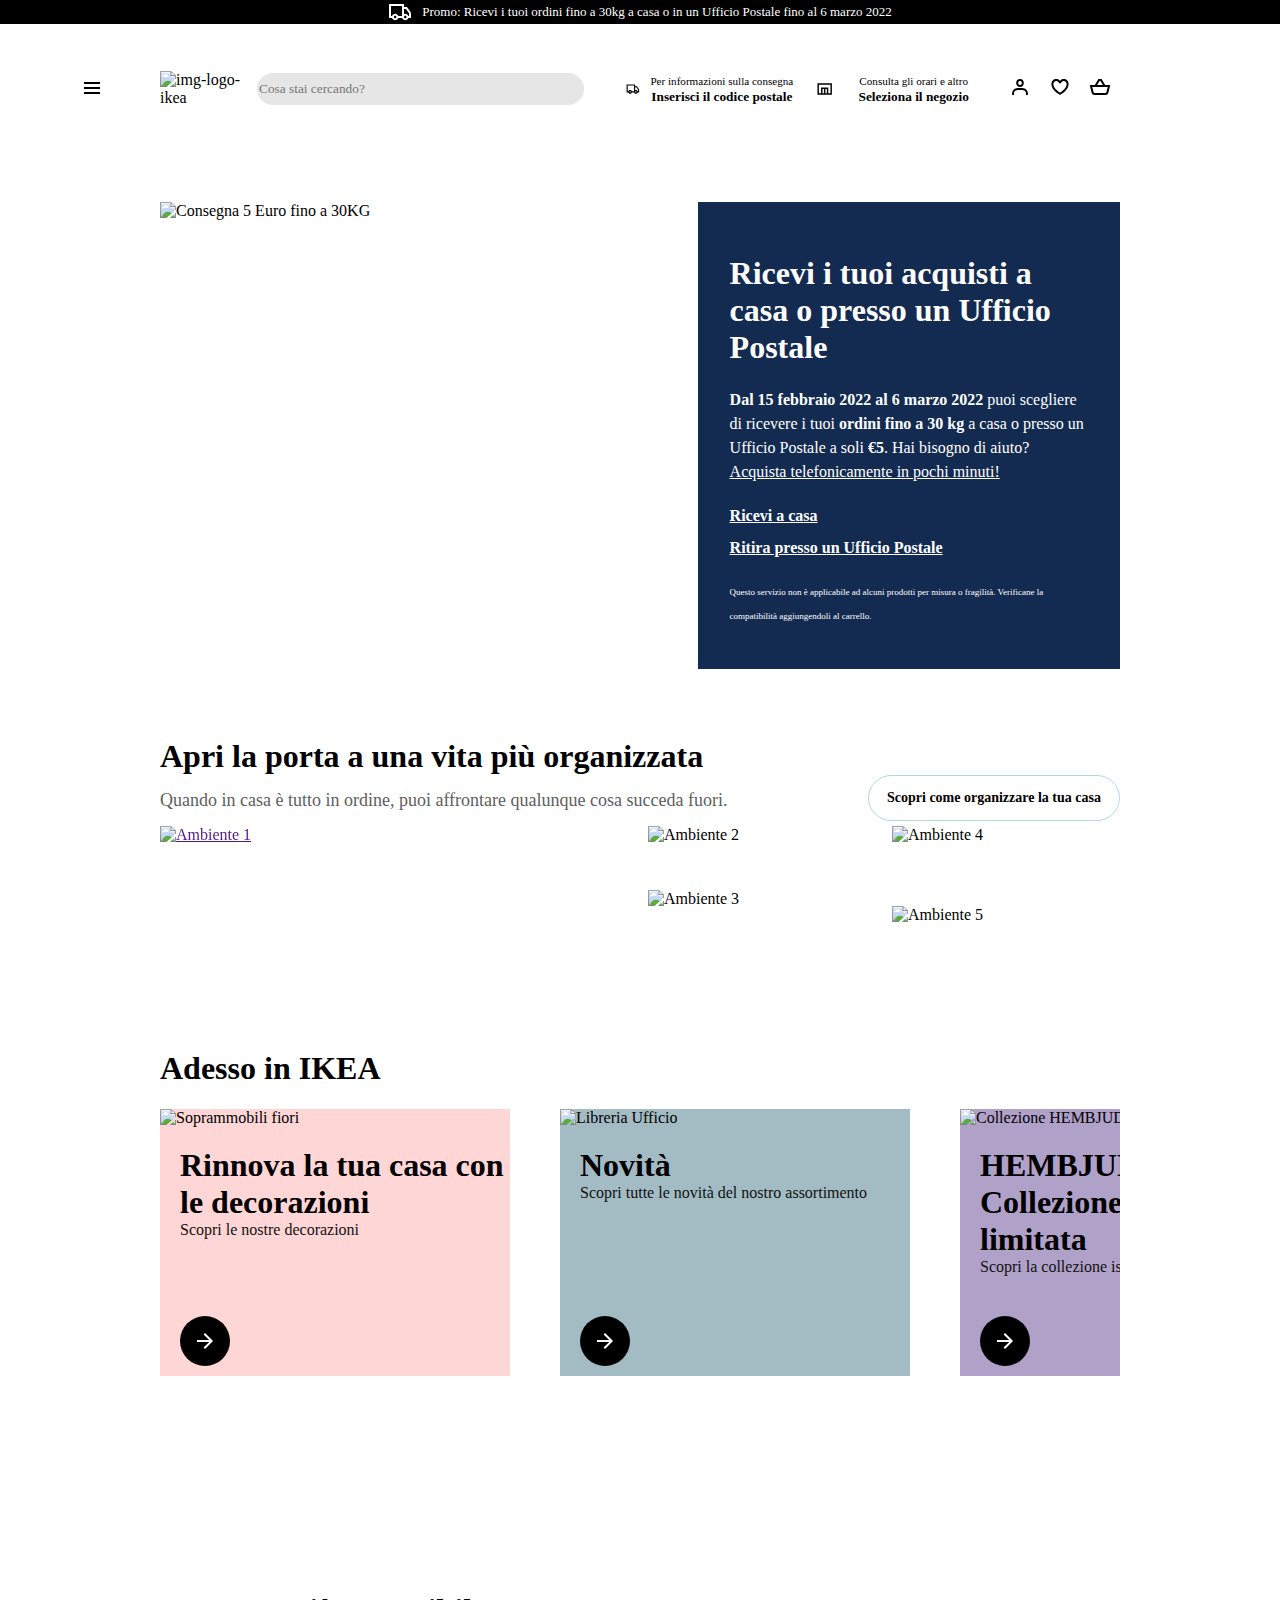
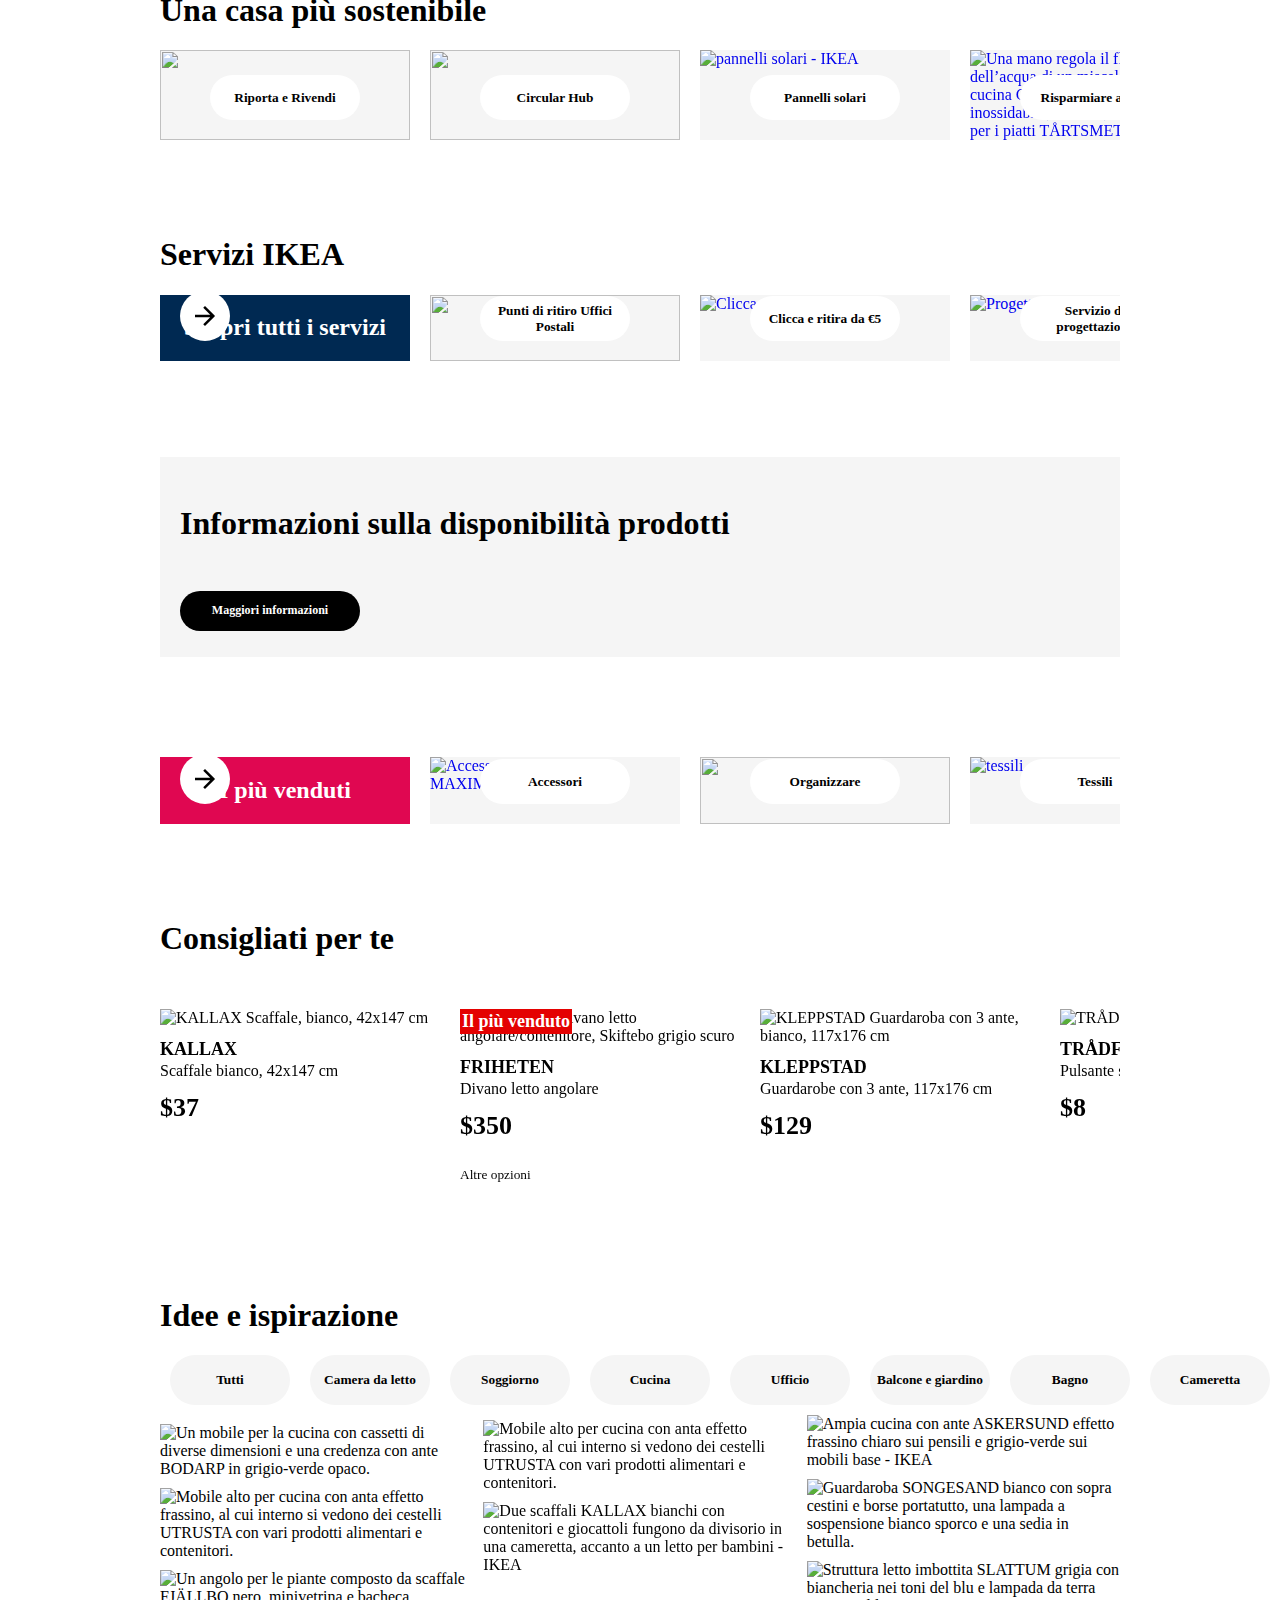
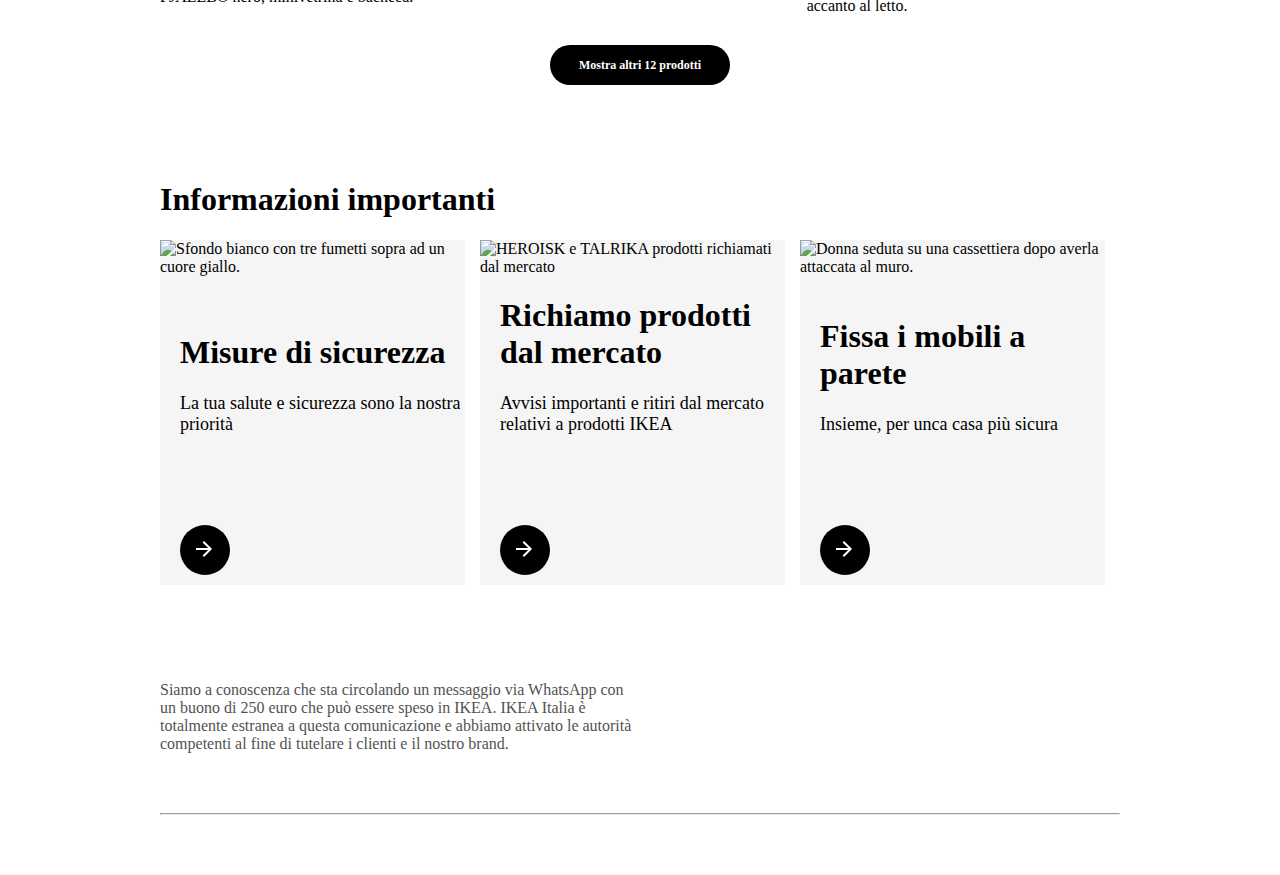
==== index.html @ b0e20c70 "Feat: Added font" ====
<!DOCTYPE html>
<html lang="it">
  <head>
    <meta charset="UTF-8" />
    <meta http-equiv="X-UA-Compatible" content="IE=edge" />
    <meta name="viewport" content="width=device-width, initial-scale=1.0" />
    <title>Mobili e Accessori per l'Arredamento della Casa - IKEA IT</title>

    <link
      rel="shortcut icon"
      href="https://www.ikea.com/it/it/static/favicon.838d8a3778e4d716eb72.ico"
    />
    <meta
      name="description"
      content="Tutto per l’arredamento della casa: divani, letti, lampade, mobili e accessori per bagno, camera da letto, cucine, soggiorni e camerette. Nei negozi e online su IKEA.it."
    />
    <meta
      property="og:image"
      content="https://www.ikea.com/images/ikea-italia-7651d2cd373a2871a552fe2ed7880472.png?f=xxxl"
    />

    <link rel="stylesheet" href="styles/common-elements.css" />
    <link rel="stylesheet" href="styles/style.css" />
  </head>
  <body>
    <header>
      <div id="promo">
        <svg
          width="24"
          height="24"
          viewBox="0 0 24 24"
          fill="white"
          xmlns="http://www.w3.org/2000/svg"
        >
          <path
            fill-rule="evenodd"
            clip-rule="evenodd"
            d="M1 4h15v3h3.0246l3.9793 5.6848V18h-2.6567c-.4218 1.3056-1.6473 2.25-3.0933 2.25-1.446 0-2.6715-.9444-3.0932-2.25h-3.9044c-.4217 1.3056-1.6472 2.25-3.0932 2.25S4.4916 19.3056 4.0698 18H1V4zm3.0698 12c.4218-1.3056 1.6473-2.25 3.0933-2.25 1.446 0 2.6715.9444 3.0932 2.25H14V6H3v10h1.0698zM16 14.0007a3.24 3.24 0 0 1 1.2539-.2507c1.446 0 2.6715.9444 3.0933 2.25h.6567v-2.6848L17.9833 9H16v5.0007zM7.163 15.75c-.6903 0-1.25.5596-1.25 1.25s.5597 1.25 1.25 1.25c.6904 0 1.25-.5596 1.25-1.25s-.5596-1.25-1.25-1.25zm10.0909 0c-.6904 0-1.25.5596-1.25 1.25s.5596 1.25 1.25 1.25 1.25-.5596 1.25-1.25-.5596-1.25-1.25-1.25z"
          ></path>
        </svg>

        <a href="#">
          Promo: Ricevi i tuoi ordini fino a 30kg a casa o in un Ufficio Postale
          fino al 6 marzo 2022</a
        >
      </div>
      <aside>
        <div class="header-hamburger">
          <svg
            focusable="false"
            width="24"
            height="24"
            viewBox="0 0 24 24"
            fill="black"
            xmlns="http://www.w3.org/2000/svg"
          >
            <path
              fill-rule="evenodd"
              clip-rule="evenodd"
              d="M20 8H4V6h16v2zm0 5H4v-2h16v2zm0 5H4v-2h16v2z"
            ></path>
          </svg>
        </div>
      </aside>

      <nav>
        <div class="header-container">
          <div class="header">
            <div id="logo-container">
              <div class="header-logo">
                <img
                  src="https://www.ikea.com/it/it/static/ikea-logo.f7d9229f806b59ec64cb.svg"
                  alt="img-logo-ikea"
                  type="image/svg"
                />
              </div>
              <div class="header-search-bar">
                <form action="">
                  <input type="text" placeholder="Cosa stai cercando?" />
                </form>
              </div>
            </div>

            <div class="header-link">
              <ul>
                <li>
                  <button>
                    <svg
                      focusable="false"
                      width="24"
                      height="24"
                      viewBox="0 0 24 24"
                      fill="black"
                      xmlns="http://www.w3.org/2000/svg"
                    >
                      <path
                        fill-rule="evenodd"
                        clip-rule="evenodd"
                        d="M1 4h15v3h3.0246l3.9793 5.6848V18h-2.6567c-.4218 1.3056-1.6473 2.25-3.0933 2.25-1.446 0-2.6715-.9444-3.0932-2.25h-3.9044c-.4217 1.3056-1.6472 2.25-3.0932 2.25S4.4916 19.3056 4.0698 18H1V4zm3.0698 12c.4218-1.3056 1.6473-2.25 3.0933-2.25 1.446 0 2.6715.9444 3.0932 2.25H14V6H3v10h1.0698zM16 14.0007a3.24 3.24 0 0 1 1.2539-.2507c1.446 0 2.6715.9444 3.0933 2.25h.6567v-2.6848L17.9833 9H16v5.0007zM7.163 15.75c-.6903 0-1.25.5596-1.25 1.25s.5597 1.25 1.25 1.25c.6904 0 1.25-.5596 1.25-1.25s-.5596-1.25-1.25-1.25zm10.0909 0c-.6904 0-1.25.5596-1.25 1.25s.5596 1.25 1.25 1.25 1.25-.5596 1.25-1.25-.5596-1.25-1.25-1.25z"
                      ></path>
                    </svg>
                    <div class="text-information">
                      <small>Per informazioni sulla consegna</small>
                      <strong>Inserisci il codice postale</strong>
                    </div>
                  </button>
                </li>
                <li>
                  <button>
                    <svg
                      focusable="false"
                      width="24"
                      height="24"
                      viewBox="0 0 24 24"
                      fill="black"
                      xmlns="http://www.w3.org/2000/svg"
                    >
                      <path
                        fill-rule="evenodd"
                        clip-rule="evenodd"
                        d="M22 20V4H2v16h20zM20 6H4v12h3v-8h10v8h3V6zm-9 6H9v6h2v-6zm2 6h2v-6h-2v6z"
                      ></path>
                    </svg>
                    <div class="text-information">
                      <small>Consulta gli orari e altro</small>
                      <strong>Seleziona il negozio</strong>
                    </div>
                  </button>
                </li>
                <li class="header-profile-link">
                  <a
                    href="https://www.ikea.com/it/it/profile/login/"
                    aria-label="Il mio profilo"
                    rel="nofollow"
                    data-tracking-label="profile"
                    data-profile-link=""
                  >
                    <span>
                      <svg
                        focusable="false"
                        width="24"
                        height="24"
                        viewBox="0 0 24 24"
                        fill="black"
                        xmlns="http://www.w3.org/2000/svg"
                      >
                        <path
                          fill-rule="evenodd"
                          clip-rule="evenodd"
                          d="M10.6724 6.4678c.2734-.2812.6804-.4707 1.3493-.4707.3971 0 .705.0838.9529.2225.241.1348.4379.3311.5934.6193l.0033.006c.1394.2541.237.6185.237 1.1403 0 .7856-.2046 1.2451-.4796 1.5278l-.0048.005c-.2759.2876-.679.4764-1.334.4764-.3857 0-.6962-.082-.956-.2241-.2388-.1344-.4342-.3293-.5888-.6147-.1454-.275-.2419-.652-.2419-1.1704 0-.7902.2035-1.2442.4692-1.5174zm1.3493-2.4717c-1.0834 0-2.054.3262-2.7838 1.0766-.7376.7583-1.0358 1.781-1.0358 2.9125 0 .7656.1431 1.483.4773 2.112l.0031.0058c.3249.602.785 1.084 1.3777 1.4154l.0062.0035c.5874.323 1.2368.4736 1.9235.4736 1.0818 0 2.0484-.3333 2.7755-1.0896.7406-.7627 1.044-1.786 1.044-2.9207 0-.7629-.1421-1.4784-.482-2.0996-.3247-.6006-.7844-1.0815-1.376-1.4125-.5858-.3276-1.2388-.477-1.9297-.477zM6.4691 16.8582c.2983-.5803.7228-1.0273 1.29-1.3572.5582-.3191 1.2834-.5049 2.2209-.5049h4.04c.9375 0 1.6626.1858 2.2209.5049.5672.3299.9917.7769 1.29 1.3572.3031.5896.4691 1.2936.4691 2.1379v1h2v-1c0-1.1122-.2205-2.1384-.6904-3.0523a5.3218 5.3218 0 0 0-2.0722-2.1769c-.9279-.5315-2.0157-.7708-3.2174-.7708H9.98c-1.1145 0-2.2483.212-3.2225.7737-.8982.5215-1.5928 1.2515-2.0671 2.174C4.2205 16.8577 4 17.8839 4 18.9961v1h2v-1c0-.8443.166-1.5483.4691-2.1379z"
                        ></path>
                      </svg>
                    </span>
                  </a>
                </li>
                <li class="header-wish-list">
                  <a
                    href="https://www.ikea.com/it/it/favourites/"
                    aria-label="Lista dei desideri"
                    rel="nofollow"
                    data-tracking-label="shopping-list"
                  >
                    <span>
                      <svg
                        focusable="false"
                        width="24"
                        height="24"
                        viewBox="0 0 24 24"
                        fill="black"
                        xmlns="http://www.w3.org/2000/svg"
                      >
                        <path
                          fill-rule="evenodd"
                          clip-rule="evenodd"
                          d="M12.336 5.52055C14.2336 3.62376 17.3096 3.62401 19.2069 5.52129C20.2067 6.52115 20.6796 7.85005 20.6259 9.15761C20.6151 12.2138 18.4184 14.8654 16.4892 16.6366C15.4926 17.5517 14.5004 18.2923 13.7593 18.8036C13.3879 19.0598 13.0771 19.2601 12.8574 19.3973C12.7475 19.466 12.6601 19.519 12.5992 19.5555C12.5687 19.5737 12.5448 19.5879 12.5279 19.5978L12.5079 19.6094L12.502 19.6129L12.5001 19.614C12.5001 19.614 12.4989 19.6147 11.9999 18.748C11.501 19.6147 11.5005 19.6144 11.5005 19.6144L11.4979 19.6129L11.4919 19.6094L11.472 19.5978C11.4551 19.5879 11.4312 19.5737 11.4007 19.5555C11.3397 19.519 11.2524 19.466 11.1425 19.3973C10.9227 19.2601 10.612 19.0598 10.2405 18.8036C9.49947 18.2923 8.50726 17.5517 7.51063 16.6366C5.58146 14.8654 3.38477 12.2139 3.37399 9.15765C3.32024 7.85008 3.79314 6.52117 4.79301 5.52129C6.69054 3.62376 9.76704 3.62376 11.6646 5.52129L11.9993 5.856L12.3353 5.52129L12.336 5.52055ZM11.9999 18.748L11.5005 19.6144L11.9999 19.9019L12.4989 19.6147L11.9999 18.748ZM11.9999 17.573C12.1727 17.462 12.384 17.3226 12.6236 17.1573C13.3125 16.6821 14.2267 15.9988 15.1366 15.1634C17.0157 13.4381 18.6259 11.2919 18.6259 9.13506V9.11213L18.627 9.08922C18.6626 8.31221 18.3844 7.52727 17.7926 6.9355C16.6762 5.81903 14.866 5.81902 13.7495 6.9355L13.7481 6.93689L11.9965 8.68166L10.2504 6.9355C9.13387 5.81903 7.3237 5.81903 6.20722 6.9355C5.61546 7.52727 5.33724 8.31221 5.3729 9.08922L5.37395 9.11213V9.13507C5.37395 11.2919 6.98418 13.4381 8.86325 15.1634C9.77312 15.9988 10.6874 16.6821 11.3762 17.1573C11.6159 17.3226 11.8271 17.462 11.9999 17.573Z"
                        ></path>
                      </svg>
                    </span>
                  </a>
                </li>
                <li class="header-cart">
                  <a
                    href="https://www.ikea.com/it/it/shoppingcart/"
                    aria-label="Carrello"
                    rel="nofollow"
                    data-tracking-label="shopping-bag"
                  >
                    <span>
                      <svg
                        focusable="false"
                        width="24"
                        height="24"
                        viewBox="0 0 24 24"
                        fill="black"
                        xmlns="http://www.w3.org/2000/svg"
                      >
                        <path
                          fill-rule="evenodd"
                          clip-rule="evenodd"
                          d="M10.9994 4h-.5621l-.2922.4802-3.357 5.517h-5.069l.3107 1.2425 1.6212 6.4851c.334 1.3355 1.5339 2.2724 2.9105 2.2724h10.8769c1.3766 0 2.5765-.9369 2.9104-2.2724l1.6213-6.4851.3106-1.2425h-5.0695l-3.3574-5.517L13.5618 4h-2.5624zm3.8707 5.9972L12.4376 6h-.8761L9.1292 9.9972h5.7409zm-9.2787 7.2425-1.3106-5.2425h15.4384l-1.3106 5.2425a1 1 0 0 1-.9701.7575H6.5615a1 1 0 0 1-.97-.7575z"
                        ></path>
                      </svg>
                    </span>
                  </a>
                </li>
              </ul>
            </div>
          </div>
        </div>
      </nav>
    </header>

    <main>
      <article id="delivery-offer">
        <picture>
          <source media="(min-width:900px)" srcset="assets/consegnaw900.jpg" />
          <img
            src="assets/consegnaw600.webp"
            alt="Consegna 5 Euro fino a 30KG"
          />
        </picture>

        <div id="delivery-description">
          <h1>Ricevi i tuoi acquisti a casa o presso un Ufficio Postale</h1>
          <p>
            <strong>Dal 15 febbraio 2022 al 6 marzo 2022</strong> puoi scegliere
            di ricevere i tuoi <strong>ordini fino a 30 kg</strong> a casa o
            presso un Ufficio Postale a soli <strong>€5</strong>. Hai bisogno di
            aiuto? <a href="#">Acquista telefonicamente in pochi minuti!</a>
          </p>
          <p id="delivery-option">
            <a href="#">Ricevi a casa</a>
            <a href="#">Ritira presso un Ufficio Postale</a>
          </p>

          <p id="disclaimer">
            Questo servizio non è applicabile ad alcuni prodotti per misura o
            fragilità. Verificane la compatibilità aggiungendoli al carrello.
          </p>
        </div>
      </article>

      <section id="organized-life">
        <div class="sec-description">
          <h1>Apri la porta a una vita più organizzata</h1>
          <h2>
            Quando in casa è tutto in ordine, puoi affrontare qualunque cosa
            succeda fuori.
          </h2>

          <a class="sec-button" href="#">Scopri come organizzare la tua casa</a>
        </div>

        <div id="sec-img-container">
          <div id="image1">
            <a class="ambient-link" href="">
              <div class="article-in-img">
                <label>OOO</label>
                <p>Specchio Meraviglioso<small>2000$</small></p>
              </div>

              <img
                src="https://www.ikea.com/ext/ingkadam/m/347b64de7b1f6b25/original/PE859857.jpg?f=xl"
                alt="Ambiente 1"
              />
            </a>
          </div>

          <div id="bag">
            <img
              src="https://www.ikea.com/ext/ingkadam/m/75e385c8d86371a2/original/PH165675.jpg?f=xs"
              alt="Ambiente 2"
            />
          </div>

          <div id="shoes">
            <img
              src="https://www.ikea.com/ext/ingkadam/m/533128bd8d4374fa/original/PH166513-crop001.jpg?f=xs"
              alt="Ambiente 3"
            />
          </div>

          <div id="bookshelf">
            <img
              src="https://www.ikea.com/ext/ingkadam/m/42fb8b05fd3d83f6/original/PH164944-crop002.jpg?f=xs"
              alt="Ambiente 4"
            />
          </div>

          <div id="clothes">
            <img
              src="https://www.ikea.com/ext/ingkadam/m/4d59659dfe37d8e1/original/PH178728-crop001.jpg?f=xs"
              alt="Ambiente 5"
            />
          </div>
        </div>
      </section>

      <section id="now-ikea">
        <h1>Adesso in IKEA</h1>

        <!--<div class="svg-container"> Don't work
                <svg focusable="false" viewBox="0 0 24 24" class="pub__svg-icon pub__btn__icon" aria-hidden="true">
                    <path fill-rule="evenodd" d="m7 12.0009 8.0012-8.0007 1.4142 1.4142-6.587 6.5866 6.5859 6.5868L15 20.002l-8-8.0011z" clipRule="evenodd"></path>
                </svg>
            </div> !-->
        <div class="overflow-container">
          <div id="container-sec2">
            <a href="">
              <div class="now-container decoration">
                <img
                  src="https://www.ikea.com/ext/ingkadam/m/1fff1b5dc9c2d65f/original/PH182960.jpg?f=m"
                  alt="Soprammobili fiori"
                />
                <h1>Rinnova la tua casa con le decorazioni</h1>
                <h2>Scopri le nostre decorazioni</h2>
                <a class="arrow-btn-sec2" href="#">
                  <svg fill="white" viewbox="0 0 24 24">
                    <path
                      fill-rule="evenodd"
                      clip-rule="evenodd"
                      d="M19.2937 12.7074L20.0008 12.0003L19.2938 11.2932L12.0008 3.99927L10.5865 5.41339L16.1727 11.0003H4V13.0003H16.1723L10.5855 18.5868L11.9996 20.0011L19.2937 12.7074Z"
                    ></path>
                  </svg>
                </a>
              </div>
            </a>

            <a href="">
              <div class="now-container new-offers">
                <img
                  src="https://www.ikea.com/images/04/02/040205f86c50691c4ad8ca624e4a8182.jpg?f=m"
                  alt="Libreria Ufficio"
                />
                <h1>Novità</h1>
                <h2>Scopri tutte le novità del nostro assortimento</h2>
                <a class="arrow-btn-sec2" href="#">
                  <svg fill="white" viewbox="0 0 24 24">
                    <path
                      fill-rule="evenodd"
                      clip-rule="evenodd"
                      d="M19.2937 12.7074L20.0008 12.0003L19.2938 11.2932L12.0008 3.99927L10.5865 5.41339L16.1727 11.0003H4V13.0003H16.1723L10.5855 18.5868L11.9996 20.0011L19.2937 12.7074Z"
                    ></path>
                  </svg>
                </a>
              </div>
            </a>

            <a href="">
              <div class="now-container hembjuden">
                <img
                  src="https://www.ikea.com/images/ba/c2/bac2cc4f3e9ea359a11d4b5cebbde7b4.jpg?f=m"
                  alt="Collezione HEMBJUDEN a tavola"
                />
                <h1>HEMBJUDEN Collezione in edizione limitata</h1>
                <h2>Scopri la collezione ispirata al Marocco</h2>
                <a class="arrow-btn-sec2" href="#">
                  <svg fill="white" viewbox="0 0 24 24">
                    <path
                      fill-rule="evenodd"
                      clip-rule="evenodd"
                      d="M19.2937 12.7074L20.0008 12.0003L19.2938 11.2932L12.0008 3.99927L10.5865 5.41339L16.1727 11.0003H4V13.0003H16.1723L10.5855 18.5868L11.9996 20.0011L19.2937 12.7074Z"
                    ></path>
                  </svg>
                </a>
              </div>
            </a>

            <a href="">
              <div class="now-container low-price">
                <img
                  src="https://www.ikea.com/images/df/24/df24cf83d5918042b129f6ab48d5f582.jpg?f=m"
                  alt="Porta pantofole"
                />
                <h1>Il nostro prezzo più basso</h1>
                <h2>
                  Quando progettiamo un prodotto, pensiamo prima di tutto al
                  prezzo
                </h2>
                <a class="arrow-btn-sec2" href="#">
                  <svg fill="white" viewbox="0 0 24 24">
                    <path
                      fill-rule="evenodd"
                      clip-rule="evenodd"
                      d="M19.2937 12.7074L20.0008 12.0003L19.2938 11.2932L12.0008 3.99927L10.5865 5.41339L16.1727 11.0003H4V13.0003H16.1723L10.5855 18.5868L11.9996 20.0011L19.2937 12.7074Z"
                    ></path>
                  </svg>
                </a>
              </div>
            </a>
          </div>
        </div>
      </section>

      <section class="sec-3-4">
        <h1>Una casa più sostenibile</h1>
        <div class="overflow-container">
          <div class="container-scroll-little">
            <a href="#">
              <div class="element-scroll">
                <img
                  class="pub__image"
                  src="https://www.ikea.com/images/b9/15/b915aaec84d2414ee973da072a0e9939.jpg?f=s"
                  srcset="
                    https://www.ikea.com/images/b9/15/b915aaec84d2414ee973da072a0e9939.jpg?f=sg   1600w,
                    https://www.ikea.com/images/b9/15/b915aaec84d2414ee973da072a0e9939.jpg?f=xxxl 1400w,
                    https://www.ikea.com/images/b9/15/b915aaec84d2414ee973da072a0e9939.jpg?f=xxl   950w,
                    https://www.ikea.com/images/b9/15/b915aaec84d2414ee973da072a0e9939.jpg?f=xl    800w,
                    https://www.ikea.com/images/b9/15/b915aaec84d2414ee973da072a0e9939.jpg?f=l     750w,
                    https://www.ikea.com/images/b9/15/b915aaec84d2414ee973da072a0e9939.jpg?f=m     600w,
                    https://www.ikea.com/images/b9/15/b915aaec84d2414ee973da072a0e9939.jpg?f=s     500w,
                    https://www.ikea.com/images/b9/15/b915aaec84d2414ee973da072a0e9939.jpg?f=xs    400w,
                    https://www.ikea.com/images/b9/15/b915aaec84d2414ee973da072a0e9939.jpg?f=xxs   300w,
                    https://www.ikea.com/images/b9/15/b915aaec84d2414ee973da072a0e9939.jpg?f=xxxs  240w
                  "
                />
                <button>Riporta e Rivendi</button>
              </div>
            </a>

            <a href="#">
              <div class="element-scroll">
                <img
                  class="pub__image"
                  src="https://www.ikea.com/images/e4/0d/e40d962f7a94816e925af763c08b821b.jpg?f=s"
                  srcset="
                    https://www.ikea.com/images/e4/0d/e40d962f7a94816e925af763c08b821b.jpg?f=sg   1600w,
                    https://www.ikea.com/images/e4/0d/e40d962f7a94816e925af763c08b821b.jpg?f=xxxl 1400w,
                    https://www.ikea.com/images/e4/0d/e40d962f7a94816e925af763c08b821b.jpg?f=xxl   950w,
                    https://www.ikea.com/images/e4/0d/e40d962f7a94816e925af763c08b821b.jpg?f=xl    800w,
                    https://www.ikea.com/images/e4/0d/e40d962f7a94816e925af763c08b821b.jpg?f=l     750w,
                    https://www.ikea.com/images/e4/0d/e40d962f7a94816e925af763c08b821b.jpg?f=m     600w,
                    https://www.ikea.com/images/e4/0d/e40d962f7a94816e925af763c08b821b.jpg?f=s     500w,
                    https://www.ikea.com/images/e4/0d/e40d962f7a94816e925af763c08b821b.jpg?f=xs    400w,
                    https://www.ikea.com/images/e4/0d/e40d962f7a94816e925af763c08b821b.jpg?f=xxs   300w,
                    https://www.ikea.com/images/e4/0d/e40d962f7a94816e925af763c08b821b.jpg?f=xxxs  240w
                  "
                />
                <button>Circular Hub</button>
              </div>
            </a>

            <a href="#">
              <div class="element-scroll">
                <img
                  class="pub__image"
                  alt="pannelli solari - IKEA"
                  src="https://www.ikea.com/images/pannelli-solari-ikea-46e9f3c6f34a4f7235b35ce65930d95d.jpg?f=s"
                  srcset="
                    https://www.ikea.com/images/pannelli-solari-ikea-46e9f3c6f34a4f7235b35ce65930d95d.jpg?f=sg   1600w,
                    https://www.ikea.com/images/pannelli-solari-ikea-46e9f3c6f34a4f7235b35ce65930d95d.jpg?f=xxxl 1400w,
                    https://www.ikea.com/images/pannelli-solari-ikea-46e9f3c6f34a4f7235b35ce65930d95d.jpg?f=xxl   950w,
                    https://www.ikea.com/images/pannelli-solari-ikea-46e9f3c6f34a4f7235b35ce65930d95d.jpg?f=xl    800w,
                    https://www.ikea.com/images/pannelli-solari-ikea-46e9f3c6f34a4f7235b35ce65930d95d.jpg?f=l     750w,
                    https://www.ikea.com/images/pannelli-solari-ikea-46e9f3c6f34a4f7235b35ce65930d95d.jpg?f=m     600w,
                    https://www.ikea.com/images/pannelli-solari-ikea-46e9f3c6f34a4f7235b35ce65930d95d.jpg?f=s     500w,
                    https://www.ikea.com/images/pannelli-solari-ikea-46e9f3c6f34a4f7235b35ce65930d95d.jpg?f=xs    400w,
                    https://www.ikea.com/images/pannelli-solari-ikea-46e9f3c6f34a4f7235b35ce65930d95d.jpg?f=xxs   300w,
                    https://www.ikea.com/images/pannelli-solari-ikea-46e9f3c6f34a4f7235b35ce65930d95d.jpg?f=xxxs  240w
                  "
                />
                <button>Pannelli solari</button>
              </div>
            </a>

            <a href="#">
              <div class="element-scroll">
                <img
                  class="pub__image"
                  alt="Una mano regola il flusso dell’acqua di un miscelatore per cucina GLYPEN in acciaio inossidabile; accanto, uno spazzolino per i piatti TÅRTSMET."
                  src="https://www.ikea.com/images/una-mano-regola-il-flusso-dellacqua-di-un-miscelatore-per-cu-14fbd77f6aa85fa6507304582a533201.jpg?f=s"
                  srcset="
                    https://www.ikea.com/images/una-mano-regola-il-flusso-dellacqua-di-un-miscelatore-per-cu-14fbd77f6aa85fa6507304582a533201.jpg?f=sg   1600w,
                    https://www.ikea.com/images/una-mano-regola-il-flusso-dellacqua-di-un-miscelatore-per-cu-14fbd77f6aa85fa6507304582a533201.jpg?f=xxxl 1400w,
                    https://www.ikea.com/images/una-mano-regola-il-flusso-dellacqua-di-un-miscelatore-per-cu-14fbd77f6aa85fa6507304582a533201.jpg?f=xxl   950w,
                    https://www.ikea.com/images/una-mano-regola-il-flusso-dellacqua-di-un-miscelatore-per-cu-14fbd77f6aa85fa6507304582a533201.jpg?f=xl    800w,
                    https://www.ikea.com/images/una-mano-regola-il-flusso-dellacqua-di-un-miscelatore-per-cu-14fbd77f6aa85fa6507304582a533201.jpg?f=l     750w,
                    https://www.ikea.com/images/una-mano-regola-il-flusso-dellacqua-di-un-miscelatore-per-cu-14fbd77f6aa85fa6507304582a533201.jpg?f=m     600w,
                    https://www.ikea.com/images/una-mano-regola-il-flusso-dellacqua-di-un-miscelatore-per-cu-14fbd77f6aa85fa6507304582a533201.jpg?f=s     500w,
                    https://www.ikea.com/images/una-mano-regola-il-flusso-dellacqua-di-un-miscelatore-per-cu-14fbd77f6aa85fa6507304582a533201.jpg?f=xs    400w,
                    https://www.ikea.com/images/una-mano-regola-il-flusso-dellacqua-di-un-miscelatore-per-cu-14fbd77f6aa85fa6507304582a533201.jpg?f=xxs   300w,
                    https://www.ikea.com/images/una-mano-regola-il-flusso-dellacqua-di-un-miscelatore-per-cu-14fbd77f6aa85fa6507304582a533201.jpg?f=xxxs  240w
                  "
                  sizes="272px"
                  loading="lazy"
                  aria-labelledby="55231583-09a1-11ec-8ab2-815971b9a6cd-button"
                />
                <button>Risparmiare acqua</button>
              </div>
            </a>

            <a href="#">
              <div class="element-scroll">
                <img
                  class="pub__image"
                  alt="Una mano preme l’interruttore di una lampada da tavolo bianca appoggiata su un tavolo azzurro."
                  src="https://www.ikea.com/images/una-mano-preme-linterruttore-di-una-lampada-da-tavolo-bianca-1d87e4faf7b3304a323d3cca2e9b3efa.jpg?f=s"
                  srcset="
                    https://www.ikea.com/images/una-mano-preme-linterruttore-di-una-lampada-da-tavolo-bianca-1d87e4faf7b3304a323d3cca2e9b3efa.jpg?f=sg   1600w,
                    https://www.ikea.com/images/una-mano-preme-linterruttore-di-una-lampada-da-tavolo-bianca-1d87e4faf7b3304a323d3cca2e9b3efa.jpg?f=xxxl 1400w,
                    https://www.ikea.com/images/una-mano-preme-linterruttore-di-una-lampada-da-tavolo-bianca-1d87e4faf7b3304a323d3cca2e9b3efa.jpg?f=xxl   950w,
                    https://www.ikea.com/images/una-mano-preme-linterruttore-di-una-lampada-da-tavolo-bianca-1d87e4faf7b3304a323d3cca2e9b3efa.jpg?f=xl    800w,
                    https://www.ikea.com/images/una-mano-preme-linterruttore-di-una-lampada-da-tavolo-bianca-1d87e4faf7b3304a323d3cca2e9b3efa.jpg?f=l     750w,
                    https://www.ikea.com/images/una-mano-preme-linterruttore-di-una-lampada-da-tavolo-bianca-1d87e4faf7b3304a323d3cca2e9b3efa.jpg?f=m     600w,
                    https://www.ikea.com/images/una-mano-preme-linterruttore-di-una-lampada-da-tavolo-bianca-1d87e4faf7b3304a323d3cca2e9b3efa.jpg?f=s     500w,
                    https://www.ikea.com/images/una-mano-preme-linterruttore-di-una-lampada-da-tavolo-bianca-1d87e4faf7b3304a323d3cca2e9b3efa.jpg?f=xs    400w,
                    https://www.ikea.com/images/una-mano-preme-linterruttore-di-una-lampada-da-tavolo-bianca-1d87e4faf7b3304a323d3cca2e9b3efa.jpg?f=xxs   300w,
                    https://www.ikea.com/images/una-mano-preme-linterruttore-di-una-lampada-da-tavolo-bianca-1d87e4faf7b3304a323d3cca2e9b3efa.jpg?f=xxxs  240w
                  "
                />
                <button>Risparmiare energia</button>
              </div>
            </a>

            <a href="#">
              <div class="element-scroll">
                <img
                  class="pub__image"
                  alt="Una donna dai capelli castani dorme su un cuscino ergonomico ROSENSKÄRM, sotto una coperta bianca. "
                  src="https://www.ikea.com/images/una-donna-dai-capelli-castani-dorme-su-un-cuscino-ergonomico-be88a09c0ab571313c4e885abf46f26e.jpg?f=s"
                  srcset="
                    https://www.ikea.com/images/una-donna-dai-capelli-castani-dorme-su-un-cuscino-ergonomico-be88a09c0ab571313c4e885abf46f26e.jpg?f=sg   1600w,
                    https://www.ikea.com/images/una-donna-dai-capelli-castani-dorme-su-un-cuscino-ergonomico-be88a09c0ab571313c4e885abf46f26e.jpg?f=xxxl 1400w,
                    https://www.ikea.com/images/una-donna-dai-capelli-castani-dorme-su-un-cuscino-ergonomico-be88a09c0ab571313c4e885abf46f26e.jpg?f=xxl   950w,
                    https://www.ikea.com/images/una-donna-dai-capelli-castani-dorme-su-un-cuscino-ergonomico-be88a09c0ab571313c4e885abf46f26e.jpg?f=xl    800w,
                    https://www.ikea.com/images/una-donna-dai-capelli-castani-dorme-su-un-cuscino-ergonomico-be88a09c0ab571313c4e885abf46f26e.jpg?f=l     750w,
                    https://www.ikea.com/images/una-donna-dai-capelli-castani-dorme-su-un-cuscino-ergonomico-be88a09c0ab571313c4e885abf46f26e.jpg?f=m     600w,
                    https://www.ikea.com/images/una-donna-dai-capelli-castani-dorme-su-un-cuscino-ergonomico-be88a09c0ab571313c4e885abf46f26e.jpg?f=s     500w,
                    https://www.ikea.com/images/una-donna-dai-capelli-castani-dorme-su-un-cuscino-ergonomico-be88a09c0ab571313c4e885abf46f26e.jpg?f=xs    400w,
                    https://www.ikea.com/images/una-donna-dai-capelli-castani-dorme-su-un-cuscino-ergonomico-be88a09c0ab571313c4e885abf46f26e.jpg?f=xxs   300w,
                    https://www.ikea.com/images/una-donna-dai-capelli-castani-dorme-su-un-cuscino-ergonomico-be88a09c0ab571313c4e885abf46f26e.jpg?f=xxxs  240w
                  "
                />
                <button>Una casa più sana</button>
              </div>
            </a>

            <a href="#">
              <div class="element-scroll">
                <img
                  class="pub__image"
                  alt="Tre contenitori bianchi SORTERA, di cui uno pieno di carta marrone, in una stanza piastrellata di bianco."
                  src="https://www.ikea.com/images/tre-contenitori-bianchi-sortera-di-cui-uno-pieno-di-carta-ma-1c71619c51124cc21b168c891a31c2ce.jpg?f=s"
                  srcset="
                    https://www.ikea.com/images/tre-contenitori-bianchi-sortera-di-cui-uno-pieno-di-carta-ma-1c71619c51124cc21b168c891a31c2ce.jpg?f=sg   1600w,
                    https://www.ikea.com/images/tre-contenitori-bianchi-sortera-di-cui-uno-pieno-di-carta-ma-1c71619c51124cc21b168c891a31c2ce.jpg?f=xxxl 1400w,
                    https://www.ikea.com/images/tre-contenitori-bianchi-sortera-di-cui-uno-pieno-di-carta-ma-1c71619c51124cc21b168c891a31c2ce.jpg?f=xxl   950w,
                    https://www.ikea.com/images/tre-contenitori-bianchi-sortera-di-cui-uno-pieno-di-carta-ma-1c71619c51124cc21b168c891a31c2ce.jpg?f=xl    800w,
                    https://www.ikea.com/images/tre-contenitori-bianchi-sortera-di-cui-uno-pieno-di-carta-ma-1c71619c51124cc21b168c891a31c2ce.jpg?f=l     750w,
                    https://www.ikea.com/images/tre-contenitori-bianchi-sortera-di-cui-uno-pieno-di-carta-ma-1c71619c51124cc21b168c891a31c2ce.jpg?f=m     600w,
                    https://www.ikea.com/images/tre-contenitori-bianchi-sortera-di-cui-uno-pieno-di-carta-ma-1c71619c51124cc21b168c891a31c2ce.jpg?f=s     500w,
                    https://www.ikea.com/images/tre-contenitori-bianchi-sortera-di-cui-uno-pieno-di-carta-ma-1c71619c51124cc21b168c891a31c2ce.jpg?f=xs    400w,
                    https://www.ikea.com/images/tre-contenitori-bianchi-sortera-di-cui-uno-pieno-di-carta-ma-1c71619c51124cc21b168c891a31c2ce.jpg?f=xxs   300w,
                    https://www.ikea.com/images/tre-contenitori-bianchi-sortera-di-cui-uno-pieno-di-carta-ma-1c71619c51124cc21b168c891a31c2ce.jpg?f=xxxs  240w
                  "
                />
                <button>Ridurre i rifiuti</button>
              </div>
            </a>

            <a href="#">
              <div class="element-scroll">
                <img
                  class="pub__image"
                  alt="Una sedia IVAR verniciata in verde chiaro posizionata su dei vecchi giornali stesi sul pavimento in legno chiaro di una stanza vuota dalle pareti rosa chiaro."
                  src="https://www.ikea.com/images/una-sedia-ivar-verniciata-in-verde-chiaro-posizionata-su-dei-2bd31a7b150142b536fede04ad68087f.jpg?f=s"
                  srcset="
                    https://www.ikea.com/images/una-sedia-ivar-verniciata-in-verde-chiaro-posizionata-su-dei-2bd31a7b150142b536fede04ad68087f.jpg?f=sg   1600w,
                    https://www.ikea.com/images/una-sedia-ivar-verniciata-in-verde-chiaro-posizionata-su-dei-2bd31a7b150142b536fede04ad68087f.jpg?f=xxxl 1400w,
                    https://www.ikea.com/images/una-sedia-ivar-verniciata-in-verde-chiaro-posizionata-su-dei-2bd31a7b150142b536fede04ad68087f.jpg?f=xxl   950w,
                    https://www.ikea.com/images/una-sedia-ivar-verniciata-in-verde-chiaro-posizionata-su-dei-2bd31a7b150142b536fede04ad68087f.jpg?f=xl    800w,
                    https://www.ikea.com/images/una-sedia-ivar-verniciata-in-verde-chiaro-posizionata-su-dei-2bd31a7b150142b536fede04ad68087f.jpg?f=l     750w,
                    https://www.ikea.com/images/una-sedia-ivar-verniciata-in-verde-chiaro-posizionata-su-dei-2bd31a7b150142b536fede04ad68087f.jpg?f=m     600w,
                    https://www.ikea.com/images/una-sedia-ivar-verniciata-in-verde-chiaro-posizionata-su-dei-2bd31a7b150142b536fede04ad68087f.jpg?f=s     500w,
                    https://www.ikea.com/images/una-sedia-ivar-verniciata-in-verde-chiaro-posizionata-su-dei-2bd31a7b150142b536fede04ad68087f.jpg?f=xs    400w,
                    https://www.ikea.com/images/una-sedia-ivar-verniciata-in-verde-chiaro-posizionata-su-dei-2bd31a7b150142b536fede04ad68087f.jpg?f=xxs   300w,
                    https://www.ikea.com/images/una-sedia-ivar-verniciata-in-verde-chiaro-posizionata-su-dei-2bd31a7b150142b536fede04ad68087f.jpg?f=xxxs  240w
                  "
                />
                <button>Mobili più sostenibili</button>
              </div>
            </a>

            <a href="#">
              <div class="element-scroll">
                <img
                  class="pub__image"
                  alt="Una coperta bianca e tre ciotole bianche appoggiate su un poggiapiedi GAMLEHULT con all’interno dei libri. "
                  src="https://www.ikea.com/images/una-coperta-bianca-e-tre-ciotole-bianche-appoggiate-su-un-po-1a75a70c775e092d70c08da46fac4e59.jpg?f=s"
                  srcset="
                    https://www.ikea.com/images/una-coperta-bianca-e-tre-ciotole-bianche-appoggiate-su-un-po-1a75a70c775e092d70c08da46fac4e59.jpg?f=sg   1600w,
                    https://www.ikea.com/images/una-coperta-bianca-e-tre-ciotole-bianche-appoggiate-su-un-po-1a75a70c775e092d70c08da46fac4e59.jpg?f=xxxl 1400w,
                    https://www.ikea.com/images/una-coperta-bianca-e-tre-ciotole-bianche-appoggiate-su-un-po-1a75a70c775e092d70c08da46fac4e59.jpg?f=xxl   950w,
                    https://www.ikea.com/images/una-coperta-bianca-e-tre-ciotole-bianche-appoggiate-su-un-po-1a75a70c775e092d70c08da46fac4e59.jpg?f=xl    800w,
                    https://www.ikea.com/images/una-coperta-bianca-e-tre-ciotole-bianche-appoggiate-su-un-po-1a75a70c775e092d70c08da46fac4e59.jpg?f=l     750w,
                    https://www.ikea.com/images/una-coperta-bianca-e-tre-ciotole-bianche-appoggiate-su-un-po-1a75a70c775e092d70c08da46fac4e59.jpg?f=m     600w,
                    https://www.ikea.com/images/una-coperta-bianca-e-tre-ciotole-bianche-appoggiate-su-un-po-1a75a70c775e092d70c08da46fac4e59.jpg?f=s     500w,
                    https://www.ikea.com/images/una-coperta-bianca-e-tre-ciotole-bianche-appoggiate-su-un-po-1a75a70c775e092d70c08da46fac4e59.jpg?f=xs    400w,
                    https://www.ikea.com/images/una-coperta-bianca-e-tre-ciotole-bianche-appoggiate-su-un-po-1a75a70c775e092d70c08da46fac4e59.jpg?f=xxs   300w,
                    https://www.ikea.com/images/una-coperta-bianca-e-tre-ciotole-bianche-appoggiate-su-un-po-1a75a70c775e092d70c08da46fac4e59.jpg?f=xxxs  240w
                  "
                />
                <button>Materiali più sostenibili</button>
              </div>
            </a>

            <a href="#">
              <div class="element-scroll">
                <img
                  class="pub__image"
                  alt="Polpette vegetali HUVUDROLL cucinate in una padella IKEA 365+."
                  src="https://www.ikea.com/images/polpette-vegetali-huvudroll-cucinate-in-una-padella-ikea-365-341dd7932f1b2b17fc2b328a91af369c.jpg?f=s"
                  srcset="
                    https://www.ikea.com/images/polpette-vegetali-huvudroll-cucinate-in-una-padella-ikea-365-341dd7932f1b2b17fc2b328a91af369c.jpg?f=sg   1600w,
                    https://www.ikea.com/images/polpette-vegetali-huvudroll-cucinate-in-una-padella-ikea-365-341dd7932f1b2b17fc2b328a91af369c.jpg?f=xxxl 1400w,
                    https://www.ikea.com/images/polpette-vegetali-huvudroll-cucinate-in-una-padella-ikea-365-341dd7932f1b2b17fc2b328a91af369c.jpg?f=xxl   950w,
                    https://www.ikea.com/images/polpette-vegetali-huvudroll-cucinate-in-una-padella-ikea-365-341dd7932f1b2b17fc2b328a91af369c.jpg?f=xl    800w,
                    https://www.ikea.com/images/polpette-vegetali-huvudroll-cucinate-in-una-padella-ikea-365-341dd7932f1b2b17fc2b328a91af369c.jpg?f=l     750w,
                    https://www.ikea.com/images/polpette-vegetali-huvudroll-cucinate-in-una-padella-ikea-365-341dd7932f1b2b17fc2b328a91af369c.jpg?f=m     600w,
                    https://www.ikea.com/images/polpette-vegetali-huvudroll-cucinate-in-una-padella-ikea-365-341dd7932f1b2b17fc2b328a91af369c.jpg?f=s     500w,
                    https://www.ikea.com/images/polpette-vegetali-huvudroll-cucinate-in-una-padella-ikea-365-341dd7932f1b2b17fc2b328a91af369c.jpg?f=xs    400w,
                    https://www.ikea.com/images/polpette-vegetali-huvudroll-cucinate-in-una-padella-ikea-365-341dd7932f1b2b17fc2b328a91af369c.jpg?f=xxs   300w,
                    https://www.ikea.com/images/polpette-vegetali-huvudroll-cucinate-in-una-padella-ikea-365-341dd7932f1b2b17fc2b328a91af369c.jpg?f=xxxs  240w
                  "
                />
                <button>Alimentari più sostenibili</button>
              </div>
            </a>
          </div>
        </div>
      </section>

      <section class="sec-3-4">
        <h1>Servizi IKEA</h1>
        <div class="overflow-container">
          <div class="container-scroll-little">
            <a href="#">
              <div class="element-scroll blue">
                <h2>Scopri tutti i servizi</h2>
                <button class="arrow-btn-sec-3-4">
                  <svg fill="black" viewBox="0 0 24 24">
                    <path
                      fill-rule="evenodd"
                      clip-rule="evenodd"
                      d="M19.2937 12.7074L20.0008 12.0003L19.2938 11.2932L12.0008 3.99927L10.5865 5.41339L16.1727 11.0003H4V13.0003H16.1723L10.5855 18.5868L11.9996 20.0011L19.2937 12.7074Z"
                    ></path>
                  </svg>
                </button>
              </div>
            </a>

            <a href="#">
              <div class="element-scroll">
                <img
                  class="pub__image"
                  src="https://www.ikea.com/images/11/13/111321124743e2b0d6adbc6c306df96a.png?f=s"
                  srcset="
                    https://www.ikea.com/images/11/13/111321124743e2b0d6adbc6c306df96a.png?f=sg   1600w,
                    https://www.ikea.com/images/11/13/111321124743e2b0d6adbc6c306df96a.png?f=xxxl 1400w,
                    https://www.ikea.com/images/11/13/111321124743e2b0d6adbc6c306df96a.png?f=xxl   950w,
                    https://www.ikea.com/images/11/13/111321124743e2b0d6adbc6c306df96a.png?f=xl    800w,
                    https://www.ikea.com/images/11/13/111321124743e2b0d6adbc6c306df96a.png?f=l     750w,
                    https://www.ikea.com/images/11/13/111321124743e2b0d6adbc6c306df96a.png?f=m     600w,
                    https://www.ikea.com/images/11/13/111321124743e2b0d6adbc6c306df96a.png?f=s     500w,
                    https://www.ikea.com/images/11/13/111321124743e2b0d6adbc6c306df96a.png?f=xs    400w,
                    https://www.ikea.com/images/11/13/111321124743e2b0d6adbc6c306df96a.png?f=xxs   300w,
                    https://www.ikea.com/images/11/13/111321124743e2b0d6adbc6c306df96a.png?f=xxxs  240w
                  "
                />
                <button>Punti di ritiro Uffici Postali</button>
              </div>
            </a>

            <a href="#">
              <div class="element-scroll">
                <img
                  class="pub__image"
                  alt="Clicca e ritira "
                  src="https://www.ikea.com/images/clicca-e-ritira-a46e5addce741cf77f2666dc277e267f.png?f=s"
                  srcset="
                    https://www.ikea.com/images/clicca-e-ritira-a46e5addce741cf77f2666dc277e267f.png?f=sg   1600w,
                    https://www.ikea.com/images/clicca-e-ritira-a46e5addce741cf77f2666dc277e267f.png?f=xxxl 1400w,
                    https://www.ikea.com/images/clicca-e-ritira-a46e5addce741cf77f2666dc277e267f.png?f=xxl   950w,
                    https://www.ikea.com/images/clicca-e-ritira-a46e5addce741cf77f2666dc277e267f.png?f=xl    800w,
                    https://www.ikea.com/images/clicca-e-ritira-a46e5addce741cf77f2666dc277e267f.png?f=l     750w,
                    https://www.ikea.com/images/clicca-e-ritira-a46e5addce741cf77f2666dc277e267f.png?f=m     600w,
                    https://www.ikea.com/images/clicca-e-ritira-a46e5addce741cf77f2666dc277e267f.png?f=s     500w,
                    https://www.ikea.com/images/clicca-e-ritira-a46e5addce741cf77f2666dc277e267f.png?f=xs    400w,
                    https://www.ikea.com/images/clicca-e-ritira-a46e5addce741cf77f2666dc277e267f.png?f=xxs   300w,
                    https://www.ikea.com/images/clicca-e-ritira-a46e5addce741cf77f2666dc277e267f.png?f=xxxs  240w
                  "
                />
                <button>Clicca e ritira da €5</button>
              </div>
            </a>

            <a href="#">
              <div class="element-scroll">
                <img
                  class="pub__image"
                  alt="Progetta con noi in videoconferenza"
                  src="https://www.ikea.com/images/progetta-con-noi-in-videoconferenza-6e8476be4c3f85e2b623dfd7e0cbb66c.png?f=s"
                  srcset="
                    https://www.ikea.com/images/progetta-con-noi-in-videoconferenza-6e8476be4c3f85e2b623dfd7e0cbb66c.png?f=sg   1600w,
                    https://www.ikea.com/images/progetta-con-noi-in-videoconferenza-6e8476be4c3f85e2b623dfd7e0cbb66c.png?f=xxxl 1400w,
                    https://www.ikea.com/images/progetta-con-noi-in-videoconferenza-6e8476be4c3f85e2b623dfd7e0cbb66c.png?f=xxl   950w,
                    https://www.ikea.com/images/progetta-con-noi-in-videoconferenza-6e8476be4c3f85e2b623dfd7e0cbb66c.png?f=xl    800w,
                    https://www.ikea.com/images/progetta-con-noi-in-videoconferenza-6e8476be4c3f85e2b623dfd7e0cbb66c.png?f=l     750w,
                    https://www.ikea.com/images/progetta-con-noi-in-videoconferenza-6e8476be4c3f85e2b623dfd7e0cbb66c.png?f=m     600w,
                    https://www.ikea.com/images/progetta-con-noi-in-videoconferenza-6e8476be4c3f85e2b623dfd7e0cbb66c.png?f=s     500w,
                    https://www.ikea.com/images/progetta-con-noi-in-videoconferenza-6e8476be4c3f85e2b623dfd7e0cbb66c.png?f=xs    400w,
                    https://www.ikea.com/images/progetta-con-noi-in-videoconferenza-6e8476be4c3f85e2b623dfd7e0cbb66c.png?f=xxs   300w,
                    https://www.ikea.com/images/progetta-con-noi-in-videoconferenza-6e8476be4c3f85e2b623dfd7e0cbb66c.png?f=xxxs  240w
                  "
                />
                <button>Servizio di progettazione</button>
              </div>
            </a>

            <a href="#">
              <div class="element-scroll">
                <img
                  class="pub__image"
                  alt="Nuova app IKEA"
                  src="https://www.ikea.com/images/nuova-app-ikea-5163f9e0be36c5e15038386ecbfc3148.png?f=s"
                  srcset="
                    https://www.ikea.com/images/nuova-app-ikea-5163f9e0be36c5e15038386ecbfc3148.png?f=sg   1600w,
                    https://www.ikea.com/images/nuova-app-ikea-5163f9e0be36c5e15038386ecbfc3148.png?f=xxxl 1400w,
                    https://www.ikea.com/images/nuova-app-ikea-5163f9e0be36c5e15038386ecbfc3148.png?f=xxl   950w,
                    https://www.ikea.com/images/nuova-app-ikea-5163f9e0be36c5e15038386ecbfc3148.png?f=xl    800w,
                    https://www.ikea.com/images/nuova-app-ikea-5163f9e0be36c5e15038386ecbfc3148.png?f=l     750w,
                    https://www.ikea.com/images/nuova-app-ikea-5163f9e0be36c5e15038386ecbfc3148.png?f=m     600w,
                    https://www.ikea.com/images/nuova-app-ikea-5163f9e0be36c5e15038386ecbfc3148.png?f=s     500w,
                    https://www.ikea.com/images/nuova-app-ikea-5163f9e0be36c5e15038386ecbfc3148.png?f=xs    400w,
                    https://www.ikea.com/images/nuova-app-ikea-5163f9e0be36c5e15038386ecbfc3148.png?f=xxs   300w,
                    https://www.ikea.com/images/nuova-app-ikea-5163f9e0be36c5e15038386ecbfc3148.png?f=xxxs  240w
                  "
                />
                <button>App IKEA</button>
              </div>
            </a>

            <a href="#">
              <div class="element-scroll">
                <img
                  class="pub__image"
                  alt="Finanziamenti"
                  src="https://www.ikea.com/images/finanziamenti-6a5651e116e97f81cff632e7e6fa3acb.png?f=s"
                  srcset="
                    https://www.ikea.com/images/finanziamenti-6a5651e116e97f81cff632e7e6fa3acb.png?f=sg   1600w,
                    https://www.ikea.com/images/finanziamenti-6a5651e116e97f81cff632e7e6fa3acb.png?f=xxxl 1400w,
                    https://www.ikea.com/images/finanziamenti-6a5651e116e97f81cff632e7e6fa3acb.png?f=xxl   950w,
                    https://www.ikea.com/images/finanziamenti-6a5651e116e97f81cff632e7e6fa3acb.png?f=xl    800w,
                    https://www.ikea.com/images/finanziamenti-6a5651e116e97f81cff632e7e6fa3acb.png?f=l     750w,
                    https://www.ikea.com/images/finanziamenti-6a5651e116e97f81cff632e7e6fa3acb.png?f=m     600w,
                    https://www.ikea.com/images/finanziamenti-6a5651e116e97f81cff632e7e6fa3acb.png?f=s     500w,
                    https://www.ikea.com/images/finanziamenti-6a5651e116e97f81cff632e7e6fa3acb.png?f=xs    400w,
                    https://www.ikea.com/images/finanziamenti-6a5651e116e97f81cff632e7e6fa3acb.png?f=xxs   300w,
                    https://www.ikea.com/images/finanziamenti-6a5651e116e97f81cff632e7e6fa3acb.png?f=xxxs  240w
                  "
                />
                <button>Finanziamenti su misura per te</button>
              </div>
            </a>

            <a href="#">
              <div class="element-scroll">
                <img
                  class="pub__image"
                  src="https://www.ikea.com/images/95/6c/956c43e563f08b476196f883ed315d65.png?f=s"
                  srcset="
                    https://www.ikea.com/images/95/6c/956c43e563f08b476196f883ed315d65.png?f=sg   1600w,
                    https://www.ikea.com/images/95/6c/956c43e563f08b476196f883ed315d65.png?f=xxxl 1400w,
                    https://www.ikea.com/images/95/6c/956c43e563f08b476196f883ed315d65.png?f=xxl   950w,
                    https://www.ikea.com/images/95/6c/956c43e563f08b476196f883ed315d65.png?f=xl    800w,
                    https://www.ikea.com/images/95/6c/956c43e563f08b476196f883ed315d65.png?f=l     750w,
                    https://www.ikea.com/images/95/6c/956c43e563f08b476196f883ed315d65.png?f=m     600w,
                    https://www.ikea.com/images/95/6c/956c43e563f08b476196f883ed315d65.png?f=s     500w,
                    https://www.ikea.com/images/95/6c/956c43e563f08b476196f883ed315d65.png?f=xs    400w,
                    https://www.ikea.com/images/95/6c/956c43e563f08b476196f883ed315d65.png?f=xxs   300w,
                    https://www.ikea.com/images/95/6c/956c43e563f08b476196f883ed315d65.png?f=xxxs  240w
                  "
                />
                <button>Carta regalo IKEA</button>
              </div>
            </a>
          </div>
        </div>
      </section>

      <section class="sec-3-4">
        <div id="product-availability">
          <h1>Informazioni sulla disponibilità prodotti</h1>
          <button class="btn-black">Maggiori informazioni</button>
        </div>

        <div class="overflow-container">
          <div class="container-scroll-little">
            <a href="#">
              <div class="element-scroll red">
                <h2>I più venduti</h2>
                <button class="arrow-btn-sec-3-4">
                  <svg fill="black" viewBox="0 0 24 24">
                    <path
                      fill-rule="evenodd"
                      clip-rule="evenodd"
                      d="M19.2937 12.7074L20.0008 12.0003L19.2938 11.2932L12.0008 3.99927L10.5865 5.41339L16.1727 11.0003H4V13.0003H16.1723L10.5855 18.5868L11.9996 20.0011L19.2937 12.7074Z"
                    ></path>
                  </svg>
                </button>
              </div>
            </a>

            <a href="#">
              <div class="element-scroll">
                <img
                  class="pub__image"
                  alt="Accessori per cassetto MAXIMERA - IKEA"
                  src="https://www.ikea.com/images/accessori-per-cassetto-maximera-ikea-5e0a0a76390acb8efc8d87a576fbaf41.jpg?f=s"
                  srcset="
                    https://www.ikea.com/images/accessori-per-cassetto-maximera-ikea-5e0a0a76390acb8efc8d87a576fbaf41.jpg?f=sg   1600w,
                    https://www.ikea.com/images/accessori-per-cassetto-maximera-ikea-5e0a0a76390acb8efc8d87a576fbaf41.jpg?f=xxxl 1400w,
                    https://www.ikea.com/images/accessori-per-cassetto-maximera-ikea-5e0a0a76390acb8efc8d87a576fbaf41.jpg?f=xxl   950w,
                    https://www.ikea.com/images/accessori-per-cassetto-maximera-ikea-5e0a0a76390acb8efc8d87a576fbaf41.jpg?f=xl    800w,
                    https://www.ikea.com/images/accessori-per-cassetto-maximera-ikea-5e0a0a76390acb8efc8d87a576fbaf41.jpg?f=l     750w,
                    https://www.ikea.com/images/accessori-per-cassetto-maximera-ikea-5e0a0a76390acb8efc8d87a576fbaf41.jpg?f=m     600w,
                    https://www.ikea.com/images/accessori-per-cassetto-maximera-ikea-5e0a0a76390acb8efc8d87a576fbaf41.jpg?f=s     500w,
                    https://www.ikea.com/images/accessori-per-cassetto-maximera-ikea-5e0a0a76390acb8efc8d87a576fbaf41.jpg?f=xs    400w,
                    https://www.ikea.com/images/accessori-per-cassetto-maximera-ikea-5e0a0a76390acb8efc8d87a576fbaf41.jpg?f=xxs   300w,
                    https://www.ikea.com/images/accessori-per-cassetto-maximera-ikea-5e0a0a76390acb8efc8d87a576fbaf41.jpg?f=xxxs  240w
                  "
                />
                <button>Accessori</button>
              </div>
            </a>

            <a href="#">
              <div class="element-scroll">
                <img
                  class="pub__image"
                  src="https://www.ikea.com/images/22/02/220274c8dddb19713d64a07d57a397f9.jpg?f=s"
                  srcset="
                    https://www.ikea.com/images/22/02/220274c8dddb19713d64a07d57a397f9.jpg?f=sg   1600w,
                    https://www.ikea.com/images/22/02/220274c8dddb19713d64a07d57a397f9.jpg?f=xxxl 1400w,
                    https://www.ikea.com/images/22/02/220274c8dddb19713d64a07d57a397f9.jpg?f=xxl   950w,
                    https://www.ikea.com/images/22/02/220274c8dddb19713d64a07d57a397f9.jpg?f=xl    800w,
                    https://www.ikea.com/images/22/02/220274c8dddb19713d64a07d57a397f9.jpg?f=l     750w,
                    https://www.ikea.com/images/22/02/220274c8dddb19713d64a07d57a397f9.jpg?f=m     600w,
                    https://www.ikea.com/images/22/02/220274c8dddb19713d64a07d57a397f9.jpg?f=s     500w,
                    https://www.ikea.com/images/22/02/220274c8dddb19713d64a07d57a397f9.jpg?f=xs    400w,
                    https://www.ikea.com/images/22/02/220274c8dddb19713d64a07d57a397f9.jpg?f=xxs   300w,
                    https://www.ikea.com/images/22/02/220274c8dddb19713d64a07d57a397f9.jpg?f=xxxs  240w
                  "
                />
                <button>Organizzare</button>
              </div>
            </a>

            <a href="#">
              <div class="element-scroll">
                <img
                  class="pub__image"
                  alt="tessili"
                  src="https://www.ikea.com/images/tessili-c43ed6fb68bde507ccbc4063821c924c.jpg?f=s"
                  srcset="
                    https://www.ikea.com/images/tessili-c43ed6fb68bde507ccbc4063821c924c.jpg?f=sg   1600w,
                    https://www.ikea.com/images/tessili-c43ed6fb68bde507ccbc4063821c924c.jpg?f=xxxl 1400w,
                    https://www.ikea.com/images/tessili-c43ed6fb68bde507ccbc4063821c924c.jpg?f=xxl   950w,
                    https://www.ikea.com/images/tessili-c43ed6fb68bde507ccbc4063821c924c.jpg?f=xl    800w,
                    https://www.ikea.com/images/tessili-c43ed6fb68bde507ccbc4063821c924c.jpg?f=l     750w,
                    https://www.ikea.com/images/tessili-c43ed6fb68bde507ccbc4063821c924c.jpg?f=m     600w,
                    https://www.ikea.com/images/tessili-c43ed6fb68bde507ccbc4063821c924c.jpg?f=s     500w,
                    https://www.ikea.com/images/tessili-c43ed6fb68bde507ccbc4063821c924c.jpg?f=xs    400w,
                    https://www.ikea.com/images/tessili-c43ed6fb68bde507ccbc4063821c924c.jpg?f=xxs   300w,
                    https://www.ikea.com/images/tessili-c43ed6fb68bde507ccbc4063821c924c.jpg?f=xxxs  240w
                  "
                />
                <button>Tessili</button>
              </div>
            </a>

            <a href="#">
              <div class="element-scroll">
                <img
                  class="pub__image"
                  src="https://www.ikea.com/images/7c/e4/7ce4df826b153a76a36d34f26867ec56.jpg?f=s"
                  srcset="
                    https://www.ikea.com/images/7c/e4/7ce4df826b153a76a36d34f26867ec56.jpg?f=sg   1600w,
                    https://www.ikea.com/images/7c/e4/7ce4df826b153a76a36d34f26867ec56.jpg?f=xxxl 1400w,
                    https://www.ikea.com/images/7c/e4/7ce4df826b153a76a36d34f26867ec56.jpg?f=xxl   950w,
                    https://www.ikea.com/images/7c/e4/7ce4df826b153a76a36d34f26867ec56.jpg?f=xl    800w,
                    https://www.ikea.com/images/7c/e4/7ce4df826b153a76a36d34f26867ec56.jpg?f=l     750w,
                    https://www.ikea.com/images/7c/e4/7ce4df826b153a76a36d34f26867ec56.jpg?f=m     600w,
                    https://www.ikea.com/images/7c/e4/7ce4df826b153a76a36d34f26867ec56.jpg?f=s     500w,
                    https://www.ikea.com/images/7c/e4/7ce4df826b153a76a36d34f26867ec56.jpg?f=xs    400w,
                    https://www.ikea.com/images/7c/e4/7ce4df826b153a76a36d34f26867ec56.jpg?f=xxs   300w,
                    https://www.ikea.com/images/7c/e4/7ce4df826b153a76a36d34f26867ec56.jpg?f=xxxs  240w
                  "
                />
                <button>Sala da pranzo</button>
              </div>
            </a>

            <a href="#">
              <div class="element-scroll">
                <img
                  class="pub__image"
                  alt="Letto matrimoniale con piumone grigio e cuscini - IKEA"
                  src="https://www.ikea.com/images/letto-matrimoniale-con-piumone-grigio-e-cuscini-ikea-97605c08321cc0ba4054c2013007b1b7.jpg?f=s"
                  srcset="
                    https://www.ikea.com/images/letto-matrimoniale-con-piumone-grigio-e-cuscini-ikea-97605c08321cc0ba4054c2013007b1b7.jpg?f=sg   1600w,
                    https://www.ikea.com/images/letto-matrimoniale-con-piumone-grigio-e-cuscini-ikea-97605c08321cc0ba4054c2013007b1b7.jpg?f=xxxl 1400w,
                    https://www.ikea.com/images/letto-matrimoniale-con-piumone-grigio-e-cuscini-ikea-97605c08321cc0ba4054c2013007b1b7.jpg?f=xxl   950w,
                    https://www.ikea.com/images/letto-matrimoniale-con-piumone-grigio-e-cuscini-ikea-97605c08321cc0ba4054c2013007b1b7.jpg?f=xl    800w,
                    https://www.ikea.com/images/letto-matrimoniale-con-piumone-grigio-e-cuscini-ikea-97605c08321cc0ba4054c2013007b1b7.jpg?f=l     750w,
                    https://www.ikea.com/images/letto-matrimoniale-con-piumone-grigio-e-cuscini-ikea-97605c08321cc0ba4054c2013007b1b7.jpg?f=m     600w,
                    https://www.ikea.com/images/letto-matrimoniale-con-piumone-grigio-e-cuscini-ikea-97605c08321cc0ba4054c2013007b1b7.jpg?f=s     500w,
                    https://www.ikea.com/images/letto-matrimoniale-con-piumone-grigio-e-cuscini-ikea-97605c08321cc0ba4054c2013007b1b7.jpg?f=xs    400w,
                    https://www.ikea.com/images/letto-matrimoniale-con-piumone-grigio-e-cuscini-ikea-97605c08321cc0ba4054c2013007b1b7.jpg?f=xxs   300w,
                    https://www.ikea.com/images/letto-matrimoniale-con-piumone-grigio-e-cuscini-ikea-97605c08321cc0ba4054c2013007b1b7.jpg?f=xxxs  240w
                  "
                />
                <button>Camere da letto</button>
              </div>
            </a>

            <a href="#">
              <div class="element-scroll">
                <img
                  class="pub__image"
                  alt="Scrivania e sgabello con lampada da tavolo appoggiata. Orologio appeso."
                  src="https://www.ikea.com/images/scrivania-e-sgabello-con-lampada-da-tavolo-appoggiata-orolog-a5e925efdfaa632483f19c8bdb504d70.jpg?f=s"
                  srcset="
                    https://www.ikea.com/images/scrivania-e-sgabello-con-lampada-da-tavolo-appoggiata-orolog-a5e925efdfaa632483f19c8bdb504d70.jpg?f=sg   1600w,
                    https://www.ikea.com/images/scrivania-e-sgabello-con-lampada-da-tavolo-appoggiata-orolog-a5e925efdfaa632483f19c8bdb504d70.jpg?f=xxxl 1400w,
                    https://www.ikea.com/images/scrivania-e-sgabello-con-lampada-da-tavolo-appoggiata-orolog-a5e925efdfaa632483f19c8bdb504d70.jpg?f=xxl   950w,
                    https://www.ikea.com/images/scrivania-e-sgabello-con-lampada-da-tavolo-appoggiata-orolog-a5e925efdfaa632483f19c8bdb504d70.jpg?f=xl    800w,
                    https://www.ikea.com/images/scrivania-e-sgabello-con-lampada-da-tavolo-appoggiata-orolog-a5e925efdfaa632483f19c8bdb504d70.jpg?f=l     750w,
                    https://www.ikea.com/images/scrivania-e-sgabello-con-lampada-da-tavolo-appoggiata-orolog-a5e925efdfaa632483f19c8bdb504d70.jpg?f=m     600w,
                    https://www.ikea.com/images/scrivania-e-sgabello-con-lampada-da-tavolo-appoggiata-orolog-a5e925efdfaa632483f19c8bdb504d70.jpg?f=s     500w,
                    https://www.ikea.com/images/scrivania-e-sgabello-con-lampada-da-tavolo-appoggiata-orolog-a5e925efdfaa632483f19c8bdb504d70.jpg?f=xs    400w,
                    https://www.ikea.com/images/scrivania-e-sgabello-con-lampada-da-tavolo-appoggiata-orolog-a5e925efdfaa632483f19c8bdb504d70.jpg?f=xxs   300w,
                    https://www.ikea.com/images/scrivania-e-sgabello-con-lampada-da-tavolo-appoggiata-orolog-a5e925efdfaa632483f19c8bdb504d70.jpg?f=xxxs  240w
                  "
                />
                <button>Studio</button>
              </div>
            </a>

            <a href="#">
              <div class="element-scroll">
                <img
                  class="pub__image"
                  alt="Cucina IKEA marrone nero con fornello al centro e cappa in acciaio appesa al soffitto. - IKEA"
                  src="https://www.ikea.com/images/cucina-ikea-marrone-nero-con-fornello-al-centro-e-cappa-in-a-5b407ff85cb9593df38928add7d23513.jpg?f=s"
                  srcset="
                    https://www.ikea.com/images/cucina-ikea-marrone-nero-con-fornello-al-centro-e-cappa-in-a-5b407ff85cb9593df38928add7d23513.jpg?f=sg   1600w,
                    https://www.ikea.com/images/cucina-ikea-marrone-nero-con-fornello-al-centro-e-cappa-in-a-5b407ff85cb9593df38928add7d23513.jpg?f=xxxl 1400w,
                    https://www.ikea.com/images/cucina-ikea-marrone-nero-con-fornello-al-centro-e-cappa-in-a-5b407ff85cb9593df38928add7d23513.jpg?f=xxl   950w,
                    https://www.ikea.com/images/cucina-ikea-marrone-nero-con-fornello-al-centro-e-cappa-in-a-5b407ff85cb9593df38928add7d23513.jpg?f=xl    800w,
                    https://www.ikea.com/images/cucina-ikea-marrone-nero-con-fornello-al-centro-e-cappa-in-a-5b407ff85cb9593df38928add7d23513.jpg?f=l     750w,
                    https://www.ikea.com/images/cucina-ikea-marrone-nero-con-fornello-al-centro-e-cappa-in-a-5b407ff85cb9593df38928add7d23513.jpg?f=m     600w,
                    https://www.ikea.com/images/cucina-ikea-marrone-nero-con-fornello-al-centro-e-cappa-in-a-5b407ff85cb9593df38928add7d23513.jpg?f=s     500w,
                    https://www.ikea.com/images/cucina-ikea-marrone-nero-con-fornello-al-centro-e-cappa-in-a-5b407ff85cb9593df38928add7d23513.jpg?f=xs    400w,
                    https://www.ikea.com/images/cucina-ikea-marrone-nero-con-fornello-al-centro-e-cappa-in-a-5b407ff85cb9593df38928add7d23513.jpg?f=xxs   300w,
                    https://www.ikea.com/images/cucina-ikea-marrone-nero-con-fornello-al-centro-e-cappa-in-a-5b407ff85cb9593df38928add7d23513.jpg?f=xxxs  240w
                  "
                />
                <button>Cucine e Mobili per cucina</button>
              </div>
            </a>

            <a href="#">
              <div class="element-scroll">
                <img
                  class="pub__image"
                  alt="Libreria BILLY bianca con oggetti e vasi con piante appoggiati ai ripiani. - IKEA"
                  src="https://www.ikea.com/images/libreria-billy-bianca-con-oggetti-e-vasi-con-piante-appoggia-dea6fbf29ecf8338e15fbcaa20892ab4.jpg?f=s"
                  srcset="
                    https://www.ikea.com/images/libreria-billy-bianca-con-oggetti-e-vasi-con-piante-appoggia-dea6fbf29ecf8338e15fbcaa20892ab4.jpg?f=sg   1600w,
                    https://www.ikea.com/images/libreria-billy-bianca-con-oggetti-e-vasi-con-piante-appoggia-dea6fbf29ecf8338e15fbcaa20892ab4.jpg?f=xxxl 1400w,
                    https://www.ikea.com/images/libreria-billy-bianca-con-oggetti-e-vasi-con-piante-appoggia-dea6fbf29ecf8338e15fbcaa20892ab4.jpg?f=xxl   950w,
                    https://www.ikea.com/images/libreria-billy-bianca-con-oggetti-e-vasi-con-piante-appoggia-dea6fbf29ecf8338e15fbcaa20892ab4.jpg?f=xl    800w,
                    https://www.ikea.com/images/libreria-billy-bianca-con-oggetti-e-vasi-con-piante-appoggia-dea6fbf29ecf8338e15fbcaa20892ab4.jpg?f=l     750w,
                    https://www.ikea.com/images/libreria-billy-bianca-con-oggetti-e-vasi-con-piante-appoggia-dea6fbf29ecf8338e15fbcaa20892ab4.jpg?f=m     600w,
                    https://www.ikea.com/images/libreria-billy-bianca-con-oggetti-e-vasi-con-piante-appoggia-dea6fbf29ecf8338e15fbcaa20892ab4.jpg?f=s     500w,
                    https://www.ikea.com/images/libreria-billy-bianca-con-oggetti-e-vasi-con-piante-appoggia-dea6fbf29ecf8338e15fbcaa20892ab4.jpg?f=xs    400w,
                    https://www.ikea.com/images/libreria-billy-bianca-con-oggetti-e-vasi-con-piante-appoggia-dea6fbf29ecf8338e15fbcaa20892ab4.jpg?f=xxs   300w,
                    https://www.ikea.com/images/libreria-billy-bianca-con-oggetti-e-vasi-con-piante-appoggia-dea6fbf29ecf8338e15fbcaa20892ab4.jpg?f=xxxs  240w
                  "
                />
                <button>Librerie e scaffali</button>
              </div>
            </a>

            <a href="#">
              <div class="element-scroll">
                <img
                  class="pub__image"
                  alt="Mobile soggiorno con oggetti appoggiati sopra e un quadro appeso - IKEA"
                  src="https://www.ikea.com/images/mobile-soggiorno-con-oggetti-appoggiati-sopra-e-un-quadro-ap-7eb60ed25cc16d810c534d8c31511112.jpg?f=s"
                  srcset="
                    https://www.ikea.com/images/mobile-soggiorno-con-oggetti-appoggiati-sopra-e-un-quadro-ap-7eb60ed25cc16d810c534d8c31511112.jpg?f=sg   1600w,
                    https://www.ikea.com/images/mobile-soggiorno-con-oggetti-appoggiati-sopra-e-un-quadro-ap-7eb60ed25cc16d810c534d8c31511112.jpg?f=xxxl 1400w,
                    https://www.ikea.com/images/mobile-soggiorno-con-oggetti-appoggiati-sopra-e-un-quadro-ap-7eb60ed25cc16d810c534d8c31511112.jpg?f=xxl   950w,
                    https://www.ikea.com/images/mobile-soggiorno-con-oggetti-appoggiati-sopra-e-un-quadro-ap-7eb60ed25cc16d810c534d8c31511112.jpg?f=xl    800w,
                    https://www.ikea.com/images/mobile-soggiorno-con-oggetti-appoggiati-sopra-e-un-quadro-ap-7eb60ed25cc16d810c534d8c31511112.jpg?f=l     750w,
                    https://www.ikea.com/images/mobile-soggiorno-con-oggetti-appoggiati-sopra-e-un-quadro-ap-7eb60ed25cc16d810c534d8c31511112.jpg?f=m     600w,
                    https://www.ikea.com/images/mobile-soggiorno-con-oggetti-appoggiati-sopra-e-un-quadro-ap-7eb60ed25cc16d810c534d8c31511112.jpg?f=s     500w,
                    https://www.ikea.com/images/mobile-soggiorno-con-oggetti-appoggiati-sopra-e-un-quadro-ap-7eb60ed25cc16d810c534d8c31511112.jpg?f=xs    400w,
                    https://www.ikea.com/images/mobile-soggiorno-con-oggetti-appoggiati-sopra-e-un-quadro-ap-7eb60ed25cc16d810c534d8c31511112.jpg?f=xxs   300w,
                    https://www.ikea.com/images/mobile-soggiorno-con-oggetti-appoggiati-sopra-e-un-quadro-ap-7eb60ed25cc16d810c534d8c31511112.jpg?f=xxxs  240w
                  "
                />
                <button>Tutti i prodotti</button>
              </div>
            </a>
          </div>
        </div>
      </section>

      <section id="suggested-for-you">
        <h1>Consigliati per te</h1>
        <div class="overflow-container">
          <div id="suggested-img-container">
            <a href="">
              <div class="suggested-element">
                <div class="like">
                  <svg>
                    <path
                      fill-rule="evenodd"
                      clip-rule="evenodd"
                      d="M12.336 5.52055C14.2336 3.62376 17.3096 3.62401 19.2069 5.52129C20.2067 6.52115 20.6796 7.85005 20.6259 9.15761C20.6151 12.2138 18.4184 14.8654 16.4892 16.6366C15.4926 17.5517 14.5004 18.2923 13.7593 18.8036C13.3879 19.0598 13.0771 19.2601 12.8574 19.3973C12.7475 19.466 12.6601 19.519 12.5992 19.5555C12.5687 19.5737 12.5448 19.5879 12.5279 19.5978L12.5079 19.6094L12.502 19.6129L12.5001 19.614C12.5001 19.614 12.4989 19.6147 11.9999 18.748C11.501 19.6147 11.5005 19.6144 11.5005 19.6144L11.4979 19.6129L11.4919 19.6094L11.472 19.5978C11.4551 19.5879 11.4312 19.5737 11.4007 19.5555C11.3397 19.519 11.2524 19.466 11.1425 19.3973C10.9227 19.2601 10.612 19.0598 10.2405 18.8036C9.49947 18.2923 8.50726 17.5517 7.51063 16.6366C5.58146 14.8654 3.38477 12.2139 3.37399 9.15765C3.32024 7.85008 3.79314 6.52117 4.79301 5.52129C6.69054 3.62376 9.76704 3.62376 11.6646 5.52129L11.9993 5.856L12.3353 5.52129L12.336 5.52055ZM11.9999 18.748L11.5005 19.6144L11.9999 19.9019L12.4989 19.6147L11.9999 18.748ZM11.9999 17.573C12.1727 17.462 12.384 17.3226 12.6236 17.1573C13.3125 16.6821 14.2267 15.9988 15.1366 15.1634C17.0157 13.4381 18.6259 11.2919 18.6259 9.13506V9.11213L18.627 9.08922C18.6626 8.31221 18.3844 7.52727 17.7926 6.9355C16.6762 5.81903 14.866 5.81902 13.7495 6.9355L13.7481 6.93689L11.9965 8.68166L10.2504 6.9355C9.13387 5.81903 7.3237 5.81903 6.20722 6.9355C5.61546 7.52727 5.33724 8.31221 5.3729 9.08922L5.37395 9.11213V9.13507C5.37395 11.2919 6.98418 13.4381 8.86325 15.1634C9.77312 15.9988 10.6874 16.6821 11.3762 17.1573C11.6159 17.3226 11.8271 17.462 11.9999 17.573Z"
                    ></path>
                  </svg>
                </div>

                <div id="kallax1">
                  <img
                    class="suggested-img"
                    alt="KALLAX Scaffale, bianco, 42x147 cm"
                    srcset="
                      https://www.ikea.com/it/it/images/products/kallax-scaffale-bianco__0627095_pe693171_s5.jpg?f=xl   750w,
                      https://www.ikea.com/it/it/images/products/kallax-scaffale-bianco__0627095_pe693171_s5.jpg?f=l    700w,
                      https://www.ikea.com/it/it/images/products/kallax-scaffale-bianco__0627095_pe693171_s5.jpg?f=m    600w,
                      https://www.ikea.com/it/it/images/products/kallax-scaffale-bianco__0627095_pe693171_s5.jpg?f=s    500w,
                      https://www.ikea.com/it/it/images/products/kallax-scaffale-bianco__0627095_pe693171_s5.jpg?f=xs   400w,
                      https://www.ikea.com/it/it/images/products/kallax-scaffale-bianco__0627095_pe693171_s5.jpg?f=xxs  300w,
                      https://www.ikea.com/it/it/images/products/kallax-scaffale-bianco__0627095_pe693171_s5.jpg?f=xxxs 160w
                    "
                    src="https://www.ikea.com/it/it/images/products/kallax-scaffale-bianco__0627095_pe693171_s5.jpg?f=s"
                  />
                </div>
                <h1>KALLAX</h1>
                <h2>Scaffale bianco, 42x147 cm</h2>
                <p>$37</p>
                <div class="star"></div>
                <span class="add-to-cart">
                  <svg fill="white" width="26px" height="26">
                    <path
                      fill-rule="evenodd"
                      clip-rule="evenodd"
                      d="M10.4372 4H10.9993H12.0003H12.9996H13.5616L13.8538 4.48014L17.2112 9.99713H21H22.2806L21.9702 11.2396L21.5303 13H19.4688L19.7194 11.9971H4.28079L5.59143 17.2397C5.70272 17.6848 6.1027 17.9971 6.56157 17.9971H15V19.9971H6.56157C5.18496 19.9971 3.98502 19.0602 3.65114 17.7247L2.02987 11.2397L1.71924 9.99713H3.00002H6.78793L10.145 4.48017L10.4372 4ZM12.4375 6L14.87 9.99713H9.12911L11.5614 6H12.0003H12.4375ZM17.9961 16V14H19.9961V16H21.9961V18H19.9961V20H17.9961V18H15.9961V16H17.9961Z"
                    ></path>
                  </svg>
                </span>
              </div>
            </a>

            <a href="">
              <div class="suggested-element">
                <div class="like">
                  <svg>
                    <path
                      fill-rule="evenodd"
                      clip-rule="evenodd"
                      d="M12.336 5.52055C14.2336 3.62376 17.3096 3.62401 19.2069 5.52129C20.2067 6.52115 20.6796 7.85005 20.6259 9.15761C20.6151 12.2138 18.4184 14.8654 16.4892 16.6366C15.4926 17.5517 14.5004 18.2923 13.7593 18.8036C13.3879 19.0598 13.0771 19.2601 12.8574 19.3973C12.7475 19.466 12.6601 19.519 12.5992 19.5555C12.5687 19.5737 12.5448 19.5879 12.5279 19.5978L12.5079 19.6094L12.502 19.6129L12.5001 19.614C12.5001 19.614 12.4989 19.6147 11.9999 18.748C11.501 19.6147 11.5005 19.6144 11.5005 19.6144L11.4979 19.6129L11.4919 19.6094L11.472 19.5978C11.4551 19.5879 11.4312 19.5737 11.4007 19.5555C11.3397 19.519 11.2524 19.466 11.1425 19.3973C10.9227 19.2601 10.612 19.0598 10.2405 18.8036C9.49947 18.2923 8.50726 17.5517 7.51063 16.6366C5.58146 14.8654 3.38477 12.2139 3.37399 9.15765C3.32024 7.85008 3.79314 6.52117 4.79301 5.52129C6.69054 3.62376 9.76704 3.62376 11.6646 5.52129L11.9993 5.856L12.3353 5.52129L12.336 5.52055ZM11.9999 18.748L11.5005 19.6144L11.9999 19.9019L12.4989 19.6147L11.9999 18.748ZM11.9999 17.573C12.1727 17.462 12.384 17.3226 12.6236 17.1573C13.3125 16.6821 14.2267 15.9988 15.1366 15.1634C17.0157 13.4381 18.6259 11.2919 18.6259 9.13506V9.11213L18.627 9.08922C18.6626 8.31221 18.3844 7.52727 17.7926 6.9355C16.6762 5.81903 14.866 5.81902 13.7495 6.9355L13.7481 6.93689L11.9965 8.68166L10.2504 6.9355C9.13387 5.81903 7.3237 5.81903 6.20722 6.9355C5.61546 7.52727 5.33724 8.31221 5.3729 9.08922L5.37395 9.11213V9.13507C5.37395 11.2919 6.98418 13.4381 8.86325 15.1634C9.77312 15.9988 10.6874 16.6821 11.3762 17.1573C11.6159 17.3226 11.8271 17.462 11.9999 17.573Z"
                    ></path>
                  </svg>
                </div>
                <div id="friheten">
                  <img
                    class="suggested-img"
                    alt="FRIHETEN Divano letto angolare/contenitore, Skiftebo grigio scuro"
                    srcset="
                      https://www.ikea.com/it/it/images/products/friheten-divano-letto-angolare-contenitore-skiftebo-grigio-scuro__0175610_pe328883_s5.jpg?f=xl   750w,
                      https://www.ikea.com/it/it/images/products/friheten-divano-letto-angolare-contenitore-skiftebo-grigio-scuro__0175610_pe328883_s5.jpg?f=l    700w,
                      https://www.ikea.com/it/it/images/products/friheten-divano-letto-angolare-contenitore-skiftebo-grigio-scuro__0175610_pe328883_s5.jpg?f=m    600w,
                      https://www.ikea.com/it/it/images/products/friheten-divano-letto-angolare-contenitore-skiftebo-grigio-scuro__0175610_pe328883_s5.jpg?f=s    500w,
                      https://www.ikea.com/it/it/images/products/friheten-divano-letto-angolare-contenitore-skiftebo-grigio-scuro__0175610_pe328883_s5.jpg?f=xs   400w,
                      https://www.ikea.com/it/it/images/products/friheten-divano-letto-angolare-contenitore-skiftebo-grigio-scuro__0175610_pe328883_s5.jpg?f=xxs  300w,
                      https://www.ikea.com/it/it/images/products/friheten-divano-letto-angolare-contenitore-skiftebo-grigio-scuro__0175610_pe328883_s5.jpg?f=xxxs 160w
                    "
                    src="https://www.ikea.com/it/it/images/products/friheten-divano-letto-angolare-contenitore-skiftebo-grigio-scuro__0175610_pe328883_s5.jpg?f=s"
                  />
                </div>
                <h1>FRIHETEN</h1>
                <h2>Divano letto angolare</h2>
                <p>$350</p>
                <div class="star"></div>
                <span class="add-to-cart">
                  <svg fill="white" width="26px" height="26">
                    <path
                      fill-rule="evenodd"
                      clip-rule="evenodd"
                      d="M10.4372 4H10.9993H12.0003H12.9996H13.5616L13.8538 4.48014L17.2112 9.99713H21H22.2806L21.9702 11.2396L21.5303 13H19.4688L19.7194 11.9971H4.28079L5.59143 17.2397C5.70272 17.6848 6.1027 17.9971 6.56157 17.9971H15V19.9971H6.56157C5.18496 19.9971 3.98502 19.0602 3.65114 17.7247L2.02987 11.2397L1.71924 9.99713H3.00002H6.78793L10.145 4.48017L10.4372 4ZM12.4375 6L14.87 9.99713H9.12911L11.5614 6H12.0003H12.4375ZM17.9961 16V14H19.9961V16H21.9961V18H19.9961V20H17.9961V18H15.9961V16H17.9961Z"
                    ></path>
                  </svg>
                </span>
                <small>Altre opzioni</small>
                <div class="most-sell">
                  <h1>Il più venduto</h1>
                </div>
              </div>
            </a>

            <a href="">
              <div class="suggested-element">
                <div class="like">
                  <svg>
                    <path
                      fill-rule="evenodd"
                      clip-rule="evenodd"
                      d="M12.336 5.52055C14.2336 3.62376 17.3096 3.62401 19.2069 5.52129C20.2067 6.52115 20.6796 7.85005 20.6259 9.15761C20.6151 12.2138 18.4184 14.8654 16.4892 16.6366C15.4926 17.5517 14.5004 18.2923 13.7593 18.8036C13.3879 19.0598 13.0771 19.2601 12.8574 19.3973C12.7475 19.466 12.6601 19.519 12.5992 19.5555C12.5687 19.5737 12.5448 19.5879 12.5279 19.5978L12.5079 19.6094L12.502 19.6129L12.5001 19.614C12.5001 19.614 12.4989 19.6147 11.9999 18.748C11.501 19.6147 11.5005 19.6144 11.5005 19.6144L11.4979 19.6129L11.4919 19.6094L11.472 19.5978C11.4551 19.5879 11.4312 19.5737 11.4007 19.5555C11.3397 19.519 11.2524 19.466 11.1425 19.3973C10.9227 19.2601 10.612 19.0598 10.2405 18.8036C9.49947 18.2923 8.50726 17.5517 7.51063 16.6366C5.58146 14.8654 3.38477 12.2139 3.37399 9.15765C3.32024 7.85008 3.79314 6.52117 4.79301 5.52129C6.69054 3.62376 9.76704 3.62376 11.6646 5.52129L11.9993 5.856L12.3353 5.52129L12.336 5.52055ZM11.9999 18.748L11.5005 19.6144L11.9999 19.9019L12.4989 19.6147L11.9999 18.748ZM11.9999 17.573C12.1727 17.462 12.384 17.3226 12.6236 17.1573C13.3125 16.6821 14.2267 15.9988 15.1366 15.1634C17.0157 13.4381 18.6259 11.2919 18.6259 9.13506V9.11213L18.627 9.08922C18.6626 8.31221 18.3844 7.52727 17.7926 6.9355C16.6762 5.81903 14.866 5.81902 13.7495 6.9355L13.7481 6.93689L11.9965 8.68166L10.2504 6.9355C9.13387 5.81903 7.3237 5.81903 6.20722 6.9355C5.61546 7.52727 5.33724 8.31221 5.3729 9.08922L5.37395 9.11213V9.13507C5.37395 11.2919 6.98418 13.4381 8.86325 15.1634C9.77312 15.9988 10.6874 16.6821 11.3762 17.1573C11.6159 17.3226 11.8271 17.462 11.9999 17.573Z"
                    ></path>
                  </svg>
                </div>
                <div id="kleppstad">
                  <img
                    class="suggested-img"
                    alt="KLEPPSTAD Guardaroba con 3 ante, bianco, 117x176 cm"
                    srcset="
                      https://www.ikea.com/it/it/images/products/kleppstad-guardaroba-con-3-ante-bianco__0753594_pe748782_s5.jpg?f=xl   750w,
                      https://www.ikea.com/it/it/images/products/kleppstad-guardaroba-con-3-ante-bianco__0753594_pe748782_s5.jpg?f=l    700w,
                      https://www.ikea.com/it/it/images/products/kleppstad-guardaroba-con-3-ante-bianco__0753594_pe748782_s5.jpg?f=m    600w,
                      https://www.ikea.com/it/it/images/products/kleppstad-guardaroba-con-3-ante-bianco__0753594_pe748782_s5.jpg?f=s    500w,
                      https://www.ikea.com/it/it/images/products/kleppstad-guardaroba-con-3-ante-bianco__0753594_pe748782_s5.jpg?f=xs   400w,
                      https://www.ikea.com/it/it/images/products/kleppstad-guardaroba-con-3-ante-bianco__0753594_pe748782_s5.jpg?f=xxs  300w,
                      https://www.ikea.com/it/it/images/products/kleppstad-guardaroba-con-3-ante-bianco__0753594_pe748782_s5.jpg?f=xxxs 160w
                    "
                    src="https://www.ikea.com/it/it/images/products/kleppstad-guardaroba-con-3-ante-bianco__0753594_pe748782_s5.jpg?f=s"
                  />
                </div>
                <h1>KLEPPSTAD</h1>
                <h2>Guardarobe con 3 ante, 117x176 cm</h2>
                <p>$129</p>
                <div class="star"></div>
                <span class="add-to-cart">
                  <svg fill="white" width="26px" height="26">
                    <path
                      fill-rule="evenodd"
                      clip-rule="evenodd"
                      d="M10.4372 4H10.9993H12.0003H12.9996H13.5616L13.8538 4.48014L17.2112 9.99713H21H22.2806L21.9702 11.2396L21.5303 13H19.4688L19.7194 11.9971H4.28079L5.59143 17.2397C5.70272 17.6848 6.1027 17.9971 6.56157 17.9971H15V19.9971H6.56157C5.18496 19.9971 3.98502 19.0602 3.65114 17.7247L2.02987 11.2397L1.71924 9.99713H3.00002H6.78793L10.145 4.48017L10.4372 4ZM12.4375 6L14.87 9.99713H9.12911L11.5614 6H12.0003H12.4375ZM17.9961 16V14H19.9961V16H21.9961V18H19.9961V20H17.9961V18H15.9961V16H17.9961Z"
                    ></path>
                  </svg>
                </span>
              </div>
            </a>

            <a href="">
              <div class="suggested-element">
                <div class="like">
                  <svg>
                    <path
                      fill-rule="evenodd"
                      clip-rule="evenodd"
                      d="M12.336 5.52055C14.2336 3.62376 17.3096 3.62401 19.2069 5.52129C20.2067 6.52115 20.6796 7.85005 20.6259 9.15761C20.6151 12.2138 18.4184 14.8654 16.4892 16.6366C15.4926 17.5517 14.5004 18.2923 13.7593 18.8036C13.3879 19.0598 13.0771 19.2601 12.8574 19.3973C12.7475 19.466 12.6601 19.519 12.5992 19.5555C12.5687 19.5737 12.5448 19.5879 12.5279 19.5978L12.5079 19.6094L12.502 19.6129L12.5001 19.614C12.5001 19.614 12.4989 19.6147 11.9999 18.748C11.501 19.6147 11.5005 19.6144 11.5005 19.6144L11.4979 19.6129L11.4919 19.6094L11.472 19.5978C11.4551 19.5879 11.4312 19.5737 11.4007 19.5555C11.3397 19.519 11.2524 19.466 11.1425 19.3973C10.9227 19.2601 10.612 19.0598 10.2405 18.8036C9.49947 18.2923 8.50726 17.5517 7.51063 16.6366C5.58146 14.8654 3.38477 12.2139 3.37399 9.15765C3.32024 7.85008 3.79314 6.52117 4.79301 5.52129C6.69054 3.62376 9.76704 3.62376 11.6646 5.52129L11.9993 5.856L12.3353 5.52129L12.336 5.52055ZM11.9999 18.748L11.5005 19.6144L11.9999 19.9019L12.4989 19.6147L11.9999 18.748ZM11.9999 17.573C12.1727 17.462 12.384 17.3226 12.6236 17.1573C13.3125 16.6821 14.2267 15.9988 15.1366 15.1634C17.0157 13.4381 18.6259 11.2919 18.6259 9.13506V9.11213L18.627 9.08922C18.6626 8.31221 18.3844 7.52727 17.7926 6.9355C16.6762 5.81903 14.866 5.81902 13.7495 6.9355L13.7481 6.93689L11.9965 8.68166L10.2504 6.9355C9.13387 5.81903 7.3237 5.81903 6.20722 6.9355C5.61546 7.52727 5.33724 8.31221 5.3729 9.08922L5.37395 9.11213V9.13507C5.37395 11.2919 6.98418 13.4381 8.86325 15.1634C9.77312 15.9988 10.6874 16.6821 11.3762 17.1573C11.6159 17.3226 11.8271 17.462 11.9999 17.573Z"
                    ></path>
                  </svg>
                </div>
                <div id="tradfri">
                  <img
                    loading="eager"
                    class="suggested-img"
                    alt="TRÅDFRI Pulsante scorciatoia, bianco"
                    srcset="
                      https://www.ikea.com/it/it/images/products/tradfri-pulsante-scorciatoia-bianco__0988402_pe818100_s5.jpg?f=xl   750w,
                      https://www.ikea.com/it/it/images/products/tradfri-pulsante-scorciatoia-bianco__0988402_pe818100_s5.jpg?f=l    700w,
                      https://www.ikea.com/it/it/images/products/tradfri-pulsante-scorciatoia-bianco__0988402_pe818100_s5.jpg?f=m    600w,
                      https://www.ikea.com/it/it/images/products/tradfri-pulsante-scorciatoia-bianco__0988402_pe818100_s5.jpg?f=s    500w,
                      https://www.ikea.com/it/it/images/products/tradfri-pulsante-scorciatoia-bianco__0988402_pe818100_s5.jpg?f=xs   400w,
                      https://www.ikea.com/it/it/images/products/tradfri-pulsante-scorciatoia-bianco__0988402_pe818100_s5.jpg?f=xxs  300w,
                      https://www.ikea.com/it/it/images/products/tradfri-pulsante-scorciatoia-bianco__0988402_pe818100_s5.jpg?f=xxxs 160w
                    "
                    src="https://www.ikea.com/it/it/images/products/tradfri-pulsante-scorciatoia-bianco__0988402_pe818100_s5.jpg?f=s"
                  />
                </div>
                <h1>TRÅDFRI</h1>
                <h2>Pulsante scorciatoia, bianco</h2>
                <p>$8</p>
                <div class="star"></div>
                <span class="add-to-cart">
                  <svg fill="white" width="26px" height="26">
                    <path
                      fill-rule="evenodd"
                      clip-rule="evenodd"
                      d="M10.4372 4H10.9993H12.0003H12.9996H13.5616L13.8538 4.48014L17.2112 9.99713H21H22.2806L21.9702 11.2396L21.5303 13H19.4688L19.7194 11.9971H4.28079L5.59143 17.2397C5.70272 17.6848 6.1027 17.9971 6.56157 17.9971H15V19.9971H6.56157C5.18496 19.9971 3.98502 19.0602 3.65114 17.7247L2.02987 11.2397L1.71924 9.99713H3.00002H6.78793L10.145 4.48017L10.4372 4ZM12.4375 6L14.87 9.99713H9.12911L11.5614 6H12.0003H12.4375ZM17.9961 16V14H19.9961V16H21.9961V18H19.9961V20H17.9961V18H15.9961V16H17.9961Z"
                    ></path>
                  </svg>
                </span>
              </div>
            </a>

            <a href="">
              <div class="suggested-element">
                <div class="like">
                  <svg>
                    <path
                      fill-rule="evenodd"
                      clip-rule="evenodd"
                      d="M12.336 5.52055C14.2336 3.62376 17.3096 3.62401 19.2069 5.52129C20.2067 6.52115 20.6796 7.85005 20.6259 9.15761C20.6151 12.2138 18.4184 14.8654 16.4892 16.6366C15.4926 17.5517 14.5004 18.2923 13.7593 18.8036C13.3879 19.0598 13.0771 19.2601 12.8574 19.3973C12.7475 19.466 12.6601 19.519 12.5992 19.5555C12.5687 19.5737 12.5448 19.5879 12.5279 19.5978L12.5079 19.6094L12.502 19.6129L12.5001 19.614C12.5001 19.614 12.4989 19.6147 11.9999 18.748C11.501 19.6147 11.5005 19.6144 11.5005 19.6144L11.4979 19.6129L11.4919 19.6094L11.472 19.5978C11.4551 19.5879 11.4312 19.5737 11.4007 19.5555C11.3397 19.519 11.2524 19.466 11.1425 19.3973C10.9227 19.2601 10.612 19.0598 10.2405 18.8036C9.49947 18.2923 8.50726 17.5517 7.51063 16.6366C5.58146 14.8654 3.38477 12.2139 3.37399 9.15765C3.32024 7.85008 3.79314 6.52117 4.79301 5.52129C6.69054 3.62376 9.76704 3.62376 11.6646 5.52129L11.9993 5.856L12.3353 5.52129L12.336 5.52055ZM11.9999 18.748L11.5005 19.6144L11.9999 19.9019L12.4989 19.6147L11.9999 18.748ZM11.9999 17.573C12.1727 17.462 12.384 17.3226 12.6236 17.1573C13.3125 16.6821 14.2267 15.9988 15.1366 15.1634C17.0157 13.4381 18.6259 11.2919 18.6259 9.13506V9.11213L18.627 9.08922C18.6626 8.31221 18.3844 7.52727 17.7926 6.9355C16.6762 5.81903 14.866 5.81902 13.7495 6.9355L13.7481 6.93689L11.9965 8.68166L10.2504 6.9355C9.13387 5.81903 7.3237 5.81903 6.20722 6.9355C5.61546 7.52727 5.33724 8.31221 5.3729 9.08922L5.37395 9.11213V9.13507C5.37395 11.2919 6.98418 13.4381 8.86325 15.1634C9.77312 15.9988 10.6874 16.6821 11.3762 17.1573C11.6159 17.3226 11.8271 17.462 11.9999 17.573Z"
                    ></path>
                  </svg>
                </div>
                <div id="kallax2">
                  <img
                    class="suggested-img"
                    alt="KALLAX Scaffale, bianco, 77x77 cm"
                    srcset="
                      https://www.ikea.com/it/it/images/products/kallax-scaffale-bianco__0644753_pe702937_s5.jpg?f=xl   750w,
                      https://www.ikea.com/it/it/images/products/kallax-scaffale-bianco__0644753_pe702937_s5.jpg?f=l    700w,
                      https://www.ikea.com/it/it/images/products/kallax-scaffale-bianco__0644753_pe702937_s5.jpg?f=m    600w,
                      https://www.ikea.com/it/it/images/products/kallax-scaffale-bianco__0644753_pe702937_s5.jpg?f=s    500w,
                      https://www.ikea.com/it/it/images/products/kallax-scaffale-bianco__0644753_pe702937_s5.jpg?f=xs   400w,
                      https://www.ikea.com/it/it/images/products/kallax-scaffale-bianco__0644753_pe702937_s5.jpg?f=xxs  300w,
                      https://www.ikea.com/it/it/images/products/kallax-scaffale-bianco__0644753_pe702937_s5.jpg?f=xxxs 160w
                    "
                    src="https://www.ikea.com/it/it/images/products/kallax-scaffale-bianco__0644753_pe702937_s5.jpg?f=s"
                  />
                </div>
                <h1>KALLAX</h1>
                <h2>Scaffale, 77x77 cm</h2>
                <p>$45</p>
                <div class="star"></div>
                <span class="add-to-cart">
                  <svg fill="white" width="26px" height="26">
                    <path
                      fill-rule="evenodd"
                      clip-rule="evenodd"
                      d="M10.4372 4H10.9993H12.0003H12.9996H13.5616L13.8538 4.48014L17.2112 9.99713H21H22.2806L21.9702 11.2396L21.5303 13H19.4688L19.7194 11.9971H4.28079L5.59143 17.2397C5.70272 17.6848 6.1027 17.9971 6.56157 17.9971H15V19.9971H6.56157C5.18496 19.9971 3.98502 19.0602 3.65114 17.7247L2.02987 11.2397L1.71924 9.99713H3.00002H6.78793L10.145 4.48017L10.4372 4ZM12.4375 6L14.87 9.99713H9.12911L11.5614 6H12.0003H12.4375ZM17.9961 16V14H19.9961V16H21.9961V18H19.9961V20H17.9961V18H15.9961V16H17.9961Z"
                    ></path>
                  </svg>
                </span>
                <small>Altre opzioni</small>
              </div>
            </a>

            <a href="">
              <div class="suggested-element">
                <div class="like">
                  <svg>
                    <path
                      fill-rule="evenodd"
                      clip-rule="evenodd"
                      d="M12.336 5.52055C14.2336 3.62376 17.3096 3.62401 19.2069 5.52129C20.2067 6.52115 20.6796 7.85005 20.6259 9.15761C20.6151 12.2138 18.4184 14.8654 16.4892 16.6366C15.4926 17.5517 14.5004 18.2923 13.7593 18.8036C13.3879 19.0598 13.0771 19.2601 12.8574 19.3973C12.7475 19.466 12.6601 19.519 12.5992 19.5555C12.5687 19.5737 12.5448 19.5879 12.5279 19.5978L12.5079 19.6094L12.502 19.6129L12.5001 19.614C12.5001 19.614 12.4989 19.6147 11.9999 18.748C11.501 19.6147 11.5005 19.6144 11.5005 19.6144L11.4979 19.6129L11.4919 19.6094L11.472 19.5978C11.4551 19.5879 11.4312 19.5737 11.4007 19.5555C11.3397 19.519 11.2524 19.466 11.1425 19.3973C10.9227 19.2601 10.612 19.0598 10.2405 18.8036C9.49947 18.2923 8.50726 17.5517 7.51063 16.6366C5.58146 14.8654 3.38477 12.2139 3.37399 9.15765C3.32024 7.85008 3.79314 6.52117 4.79301 5.52129C6.69054 3.62376 9.76704 3.62376 11.6646 5.52129L11.9993 5.856L12.3353 5.52129L12.336 5.52055ZM11.9999 18.748L11.5005 19.6144L11.9999 19.9019L12.4989 19.6147L11.9999 18.748ZM11.9999 17.573C12.1727 17.462 12.384 17.3226 12.6236 17.1573C13.3125 16.6821 14.2267 15.9988 15.1366 15.1634C17.0157 13.4381 18.6259 11.2919 18.6259 9.13506V9.11213L18.627 9.08922C18.6626 8.31221 18.3844 7.52727 17.7926 6.9355C16.6762 5.81903 14.866 5.81902 13.7495 6.9355L13.7481 6.93689L11.9965 8.68166L10.2504 6.9355C9.13387 5.81903 7.3237 5.81903 6.20722 6.9355C5.61546 7.52727 5.33724 8.31221 5.3729 9.08922L5.37395 9.11213V9.13507C5.37395 11.2919 6.98418 13.4381 8.86325 15.1634C9.77312 15.9988 10.6874 16.6821 11.3762 17.1573C11.6159 17.3226 11.8271 17.462 11.9999 17.573Z"
                    ></path>
                  </svg>
                </div>
                <div id="pax">
                  <img
                    class="suggested-img"
                    alt="PAX Guardaroba, bianco/Hasvik bianco, 200x66x236 cm"
                    srcset="
                      https://www.ikea.com/it/it/images/products/pax-guardaroba-bianco-hasvik-bianco__0378711_pe554731_s5.jpg?f=xl   750w,
                      https://www.ikea.com/it/it/images/products/pax-guardaroba-bianco-hasvik-bianco__0378711_pe554731_s5.jpg?f=l    700w,
                      https://www.ikea.com/it/it/images/products/pax-guardaroba-bianco-hasvik-bianco__0378711_pe554731_s5.jpg?f=m    600w,
                      https://www.ikea.com/it/it/images/products/pax-guardaroba-bianco-hasvik-bianco__0378711_pe554731_s5.jpg?f=s    500w,
                      https://www.ikea.com/it/it/images/products/pax-guardaroba-bianco-hasvik-bianco__0378711_pe554731_s5.jpg?f=xs   400w,
                      https://www.ikea.com/it/it/images/products/pax-guardaroba-bianco-hasvik-bianco__0378711_pe554731_s5.jpg?f=xxs  300w,
                      https://www.ikea.com/it/it/images/products/pax-guardaroba-bianco-hasvik-bianco__0378711_pe554731_s5.jpg?f=xxxs 160w
                    "
                    src="https://www.ikea.com/it/it/images/products/pax-guardaroba-bianco-hasvik-bianco__0378711_pe554731_s5.jpg?f=s"
                  />
                </div>
                <h1>PAX</h1>
                <h2>Guardaroba, 200x66x236 cm</h2>
                <p>$410</p>
                <div class="star"></div>
                <span class="add-to-cart">
                  <svg fill="white" width="26px" height="26">
                    <path
                      fill-rule="evenodd"
                      clip-rule="evenodd"
                      d="M10.4372 4H10.9993H12.0003H12.9996H13.5616L13.8538 4.48014L17.2112 9.99713H21H22.2806L21.9702 11.2396L21.5303 13H19.4688L19.7194 11.9971H4.28079L5.59143 17.2397C5.70272 17.6848 6.1027 17.9971 6.56157 17.9971H15V19.9971H6.56157C5.18496 19.9971 3.98502 19.0602 3.65114 17.7247L2.02987 11.2397L1.71924 9.99713H3.00002H6.78793L10.145 4.48017L10.4372 4ZM12.4375 6L14.87 9.99713H9.12911L11.5614 6H12.0003H12.4375ZM17.9961 16V14H19.9961V16H21.9961V18H19.9961V20H17.9961V18H15.9961V16H17.9961Z"
                    ></path>
                  </svg>
                </span>
                <small>Altre opzioni</small>
              </div>
            </a>

            <a href="">
              <div class="suggested-element">
                <div class="like">
                  <svg>
                    <path
                      fill-rule="evenodd"
                      clip-rule="evenodd"
                      d="M12.336 5.52055C14.2336 3.62376 17.3096 3.62401 19.2069 5.52129C20.2067 6.52115 20.6796 7.85005 20.6259 9.15761C20.6151 12.2138 18.4184 14.8654 16.4892 16.6366C15.4926 17.5517 14.5004 18.2923 13.7593 18.8036C13.3879 19.0598 13.0771 19.2601 12.8574 19.3973C12.7475 19.466 12.6601 19.519 12.5992 19.5555C12.5687 19.5737 12.5448 19.5879 12.5279 19.5978L12.5079 19.6094L12.502 19.6129L12.5001 19.614C12.5001 19.614 12.4989 19.6147 11.9999 18.748C11.501 19.6147 11.5005 19.6144 11.5005 19.6144L11.4979 19.6129L11.4919 19.6094L11.472 19.5978C11.4551 19.5879 11.4312 19.5737 11.4007 19.5555C11.3397 19.519 11.2524 19.466 11.1425 19.3973C10.9227 19.2601 10.612 19.0598 10.2405 18.8036C9.49947 18.2923 8.50726 17.5517 7.51063 16.6366C5.58146 14.8654 3.38477 12.2139 3.37399 9.15765C3.32024 7.85008 3.79314 6.52117 4.79301 5.52129C6.69054 3.62376 9.76704 3.62376 11.6646 5.52129L11.9993 5.856L12.3353 5.52129L12.336 5.52055ZM11.9999 18.748L11.5005 19.6144L11.9999 19.9019L12.4989 19.6147L11.9999 18.748ZM11.9999 17.573C12.1727 17.462 12.384 17.3226 12.6236 17.1573C13.3125 16.6821 14.2267 15.9988 15.1366 15.1634C17.0157 13.4381 18.6259 11.2919 18.6259 9.13506V9.11213L18.627 9.08922C18.6626 8.31221 18.3844 7.52727 17.7926 6.9355C16.6762 5.81903 14.866 5.81902 13.7495 6.9355L13.7481 6.93689L11.9965 8.68166L10.2504 6.9355C9.13387 5.81903 7.3237 5.81903 6.20722 6.9355C5.61546 7.52727 5.33724 8.31221 5.3729 9.08922L5.37395 9.11213V9.13507C5.37395 11.2919 6.98418 13.4381 8.86325 15.1634C9.77312 15.9988 10.6874 16.6821 11.3762 17.1573C11.6159 17.3226 11.8271 17.462 11.9999 17.573Z"
                    ></path>
                  </svg>
                </div>
                <div id="malm">
                  <img
                    class="suggested-img"
                    alt="MALM Struttura letto alta/2 contenitori, bianco/Lönset, 160x200 cm"
                    srcset="
                      https://www.ikea.com/it/it/images/products/malm-struttura-letto-alta-2-contenitori-bianco-loenset__0638626_pe699044_s5.jpg?f=xl   750w,
                      https://www.ikea.com/it/it/images/products/malm-struttura-letto-alta-2-contenitori-bianco-loenset__0638626_pe699044_s5.jpg?f=l    700w,
                      https://www.ikea.com/it/it/images/products/malm-struttura-letto-alta-2-contenitori-bianco-loenset__0638626_pe699044_s5.jpg?f=m    600w,
                      https://www.ikea.com/it/it/images/products/malm-struttura-letto-alta-2-contenitori-bianco-loenset__0638626_pe699044_s5.jpg?f=s    500w,
                      https://www.ikea.com/it/it/images/products/malm-struttura-letto-alta-2-contenitori-bianco-loenset__0638626_pe699044_s5.jpg?f=xs   400w,
                      https://www.ikea.com/it/it/images/products/malm-struttura-letto-alta-2-contenitori-bianco-loenset__0638626_pe699044_s5.jpg?f=xxs  300w,
                      https://www.ikea.com/it/it/images/products/malm-struttura-letto-alta-2-contenitori-bianco-loenset__0638626_pe699044_s5.jpg?f=xxxs 160w
                    "
                    src="https://www.ikea.com/it/it/images/products/malm-struttura-letto-alta-2-contenitori-bianco-loenset__0638626_pe699044_s5.jpg?f=s"
                  />
                </div>
                <img src="" alt="" />
                <h1>MALM</h1>
                <h2>Struttura letto alta/2 contenitori, 160x200 cm</h2>
                <p>$ 299</p>
                <div class="star"></div>
                <span class="add-to-cart">
                  <svg fill="white" width="26px" height="26">
                    <path
                      fill-rule="evenodd"
                      clip-rule="evenodd"
                      d="M10.4372 4H10.9993H12.0003H12.9996H13.5616L13.8538 4.48014L17.2112 9.99713H21H22.2806L21.9702 11.2396L21.5303 13H19.4688L19.7194 11.9971H4.28079L5.59143 17.2397C5.70272 17.6848 6.1027 17.9971 6.56157 17.9971H15V19.9971H6.56157C5.18496 19.9971 3.98502 19.0602 3.65114 17.7247L2.02987 11.2397L1.71924 9.99713H3.00002H6.78793L10.145 4.48017L10.4372 4ZM12.4375 6L14.87 9.99713H9.12911L11.5614 6H12.0003H12.4375ZM17.9961 16V14H19.9961V16H21.9961V18H19.9961V20H17.9961V18H15.9961V16H17.9961Z"
                    ></path>
                  </svg>
                </span>
                <small>Altre opzioni</small>
              </div>
            </a>
          </div>
        </div>
      </section>

      <section id="ideas">
        <h1>Idee e ispirazione</h1>
        <div id="btn-ambiente">
          <a href="">
            <button>Tutti</button>
          </a>
          <a href="">
            <button>Camera da letto</button>
          </a>
          <a href="">
            <button>Soggiorno</button>
          </a>
          <a href="">
            <button>Cucina</button>
          </a>
          <a href="">
            <button>Ufficio</button>
          </a>
          <a href="">
            <button>Balcone e giardino</button>
          </a>
          <a href="">
            <button>Bagno</button>
          </a>
          <a href="">
            <button>Cameretta</button>
          </a>
          <a href="">
            <button>Sala da pranzo</button>
          </a>
          <a href="">
            <button>Ingresso</button>
          </a>
          <a href="">
            <button>Accessori</button>
          </a>
        </div>

        <div id="img-ideas-container">
          <div id="left-clm">
            <a href="">
              <img
                class="ideas-image"
                alt="Un mobile per la cucina con cassetti di diverse dimensioni e una credenza con ante BODARP in grigio-verde opaco."
                srcset="
                  https://www.ikea.com/ext/ingkadam/m/7bfd097cfa0521b6/original/PH164409.jpg?f=xxxs  240w,
                  https://www.ikea.com/ext/ingkadam/m/7bfd097cfa0521b6/original/PH164409.jpg?f=xxs   300w,
                  https://www.ikea.com/ext/ingkadam/m/7bfd097cfa0521b6/original/PH164409.jpg?f=xs    400w,
                  https://www.ikea.com/ext/ingkadam/m/7bfd097cfa0521b6/original/PH164409.jpg?f=s     500w,
                  https://www.ikea.com/ext/ingkadam/m/7bfd097cfa0521b6/original/PH164409.jpg?f=m     600w,
                  https://www.ikea.com/ext/ingkadam/m/7bfd097cfa0521b6/original/PH164409.jpg?f=l     750w,
                  https://www.ikea.com/ext/ingkadam/m/7bfd097cfa0521b6/original/PH164409.jpg?f=xl    800w,
                  https://www.ikea.com/ext/ingkadam/m/7bfd097cfa0521b6/original/PH164409.jpg?f=xxl   950w,
                  https://www.ikea.com/ext/ingkadam/m/7bfd097cfa0521b6/original/PH164409.jpg?f=xxxl 1400w
                "
                src="https://www.ikea.com/ext/ingkadam/m/7bfd097cfa0521b6/original/PH164409.jpg?f=s"
              />
            </a>

            <a href="">
              <img
                class="ideas-image"
                alt="Mobile alto per cucina con anta effetto frassino, al cui interno si vedono dei cestelli UTRUSTA con vari prodotti alimentari e contenitori."
                srcset="
                  https://www.ikea.com/ext/ingkadam/m/6a58278903690ca3/original/PH161428-crop001.jpg?f=xxxs  240w,
                  https://www.ikea.com/ext/ingkadam/m/6a58278903690ca3/original/PH161428-crop001.jpg?f=xxs   300w,
                  https://www.ikea.com/ext/ingkadam/m/6a58278903690ca3/original/PH161428-crop001.jpg?f=xs    400w,
                  https://www.ikea.com/ext/ingkadam/m/6a58278903690ca3/original/PH161428-crop001.jpg?f=s     500w,
                  https://www.ikea.com/ext/ingkadam/m/6a58278903690ca3/original/PH161428-crop001.jpg?f=m     600w,
                  https://www.ikea.com/ext/ingkadam/m/6a58278903690ca3/original/PH161428-crop001.jpg?f=l     750w,
                  https://www.ikea.com/ext/ingkadam/m/6a58278903690ca3/original/PH161428-crop001.jpg?f=xl    800w,
                  https://www.ikea.com/ext/ingkadam/m/6a58278903690ca3/original/PH161428-crop001.jpg?f=xxl   950w,
                  https://www.ikea.com/ext/ingkadam/m/6a58278903690ca3/original/PH161428-crop001.jpg?f=xxxl 1400w
                "
                src="https://www.ikea.com/ext/ingkadam/m/6a58278903690ca3/original/PH161428-crop001.jpg?f=s"
              />
            </a>

            <a href="">
              <img
                class="ideas-image"
                alt="Un angolo per le piante composto da scaffale FJÄLLBO nero, minivetrina e bacheca."
                srcset="
                  https://www.ikea.com/ext/ingkadam/m/c40ba9080072e30/original/PH160789-crop001.jpg?f=xxxs  240w,
                  https://www.ikea.com/ext/ingkadam/m/c40ba9080072e30/original/PH160789-crop001.jpg?f=xxs   300w,
                  https://www.ikea.com/ext/ingkadam/m/c40ba9080072e30/original/PH160789-crop001.jpg?f=xs    400w,
                  https://www.ikea.com/ext/ingkadam/m/c40ba9080072e30/original/PH160789-crop001.jpg?f=s     500w,
                  https://www.ikea.com/ext/ingkadam/m/c40ba9080072e30/original/PH160789-crop001.jpg?f=m     600w,
                  https://www.ikea.com/ext/ingkadam/m/c40ba9080072e30/original/PH160789-crop001.jpg?f=l     750w,
                  https://www.ikea.com/ext/ingkadam/m/c40ba9080072e30/original/PH160789-crop001.jpg?f=xl    800w,
                  https://www.ikea.com/ext/ingkadam/m/c40ba9080072e30/original/PH160789-crop001.jpg?f=xxl   950w,
                  https://www.ikea.com/ext/ingkadam/m/c40ba9080072e30/original/PH160789-crop001.jpg?f=xxxl 1400w
                "
                src="https://www.ikea.com/ext/ingkadam/m/c40ba9080072e30/original/PH160789-crop001.jpg?f=s"
              />
            </a>
          </div>

          <div id="center-clm">
            <a href="">
              <img
                class="ideas-image"
                alt="Una cassettiera SONGESAND bianca con quattro cassetti, sulla quale è appoggiata una lampada da tavolo nera."
                srcset="
                  https://www.ikea.com/ext/ingkadam/m/3d982d972636b093/original/PH157148-crop001.jpg?f=xxxs  240w,
                  https://www.ikea.com/ext/ingkadam/m/3d982d972636b093/original/PH157148-crop001.jpg?f=xxs   300w,
                  https://www.ikea.com/ext/ingkadam/m/3d982d972636b093/original/PH157148-crop001.jpg?f=xs    400w,
                  https://www.ikea.com/ext/ingkadam/m/3d982d972636b093/original/PH157148-crop001.jpg?f=s     500w,
                  https://www.ikea.com/ext/ingkadam/m/3d982d972636b093/original/PH157148-crop001.jpg?f=m     600w,
                  https://www.ikea.com/ext/ingkadam/m/3d982d972636b093/original/PH157148-crop001.jpg?f=l     750w,
                  https://www.ikea.com/ext/ingkadam/m/3d982d972636b093/original/PH157148-crop001.jpg?f=xl    800w,
                  https://www.ikea.com/ext/ingkadam/m/3d982d972636b093/original/PH157148-crop001.jpg?f=xxl   950w,
                  https://www.ikea.com/ext/ingkadam/m/3d982d972636b093/original/PH157148-crop001.jpg?f=xxxl 1400w
                "
                src="https://www.ikea.com/ext/ingkadam/m/3d982d972636b093/original/PH157148-crop001.jpg?f=s"
              />
            </a>

            <a href="">
              <img
                class="ideas-image"
                alt="Mobile alto per cucina con anta effetto frassino, al cui interno si vedono dei cestelli UTRUSTA con vari prodotti alimentari e contenitori."
                srcset="
                  https://www.ikea.com/ext/ingkadam/m/6a58278903690ca3/original/PH161428-crop001.jpg?f=xxxs  240w,
                  https://www.ikea.com/ext/ingkadam/m/6a58278903690ca3/original/PH161428-crop001.jpg?f=xxs   300w,
                  https://www.ikea.com/ext/ingkadam/m/6a58278903690ca3/original/PH161428-crop001.jpg?f=xs    400w,
                  https://www.ikea.com/ext/ingkadam/m/6a58278903690ca3/original/PH161428-crop001.jpg?f=s     500w,
                  https://www.ikea.com/ext/ingkadam/m/6a58278903690ca3/original/PH161428-crop001.jpg?f=m     600w,
                  https://www.ikea.com/ext/ingkadam/m/6a58278903690ca3/original/PH161428-crop001.jpg?f=l     750w,
                  https://www.ikea.com/ext/ingkadam/m/6a58278903690ca3/original/PH161428-crop001.jpg?f=xl    800w,
                  https://www.ikea.com/ext/ingkadam/m/6a58278903690ca3/original/PH161428-crop001.jpg?f=xxl   950w,
                  https://www.ikea.com/ext/ingkadam/m/6a58278903690ca3/original/PH161428-crop001.jpg?f=xxxl 1400w
                "
                src="https://www.ikea.com/ext/ingkadam/m/6a58278903690ca3/original/PH161428-crop001.jpg?f=s"
              />
            </a>

            <a href="">
              <img
                class="ideas-image"
                alt="Due scaffali KALLAX bianchi con contenitori e giocattoli fungono da divisorio in una cameretta, accanto a un letto per bambini - IKEA"
                srcset="
                  https://www.ikea.com/ext/ingkadam/m/35590d726e0648f7/original/PH165548-crop001.jpg?f=xxxs  240w,
                  https://www.ikea.com/ext/ingkadam/m/35590d726e0648f7/original/PH165548-crop001.jpg?f=xxs   300w,
                  https://www.ikea.com/ext/ingkadam/m/35590d726e0648f7/original/PH165548-crop001.jpg?f=xs    400w,
                  https://www.ikea.com/ext/ingkadam/m/35590d726e0648f7/original/PH165548-crop001.jpg?f=s     500w,
                  https://www.ikea.com/ext/ingkadam/m/35590d726e0648f7/original/PH165548-crop001.jpg?f=m     600w,
                  https://www.ikea.com/ext/ingkadam/m/35590d726e0648f7/original/PH165548-crop001.jpg?f=l     750w,
                  https://www.ikea.com/ext/ingkadam/m/35590d726e0648f7/original/PH165548-crop001.jpg?f=xl    800w,
                  https://www.ikea.com/ext/ingkadam/m/35590d726e0648f7/original/PH165548-crop001.jpg?f=xxl   950w,
                  https://www.ikea.com/ext/ingkadam/m/35590d726e0648f7/original/PH165548-crop001.jpg?f=xxxl 1400w
                "
                src="https://www.ikea.com/ext/ingkadam/m/35590d726e0648f7/original/PH165548-crop001.jpg?f=s"
              />
            </a>
          </div>

          <div id="right-clm">
            <a href="">
              <img
                class="ideas-image"
                alt="Ampia cucina con ante ASKERSUND effetto frassino chiaro sui pensili e grigio-verde sui mobili base - IKEA"
                srcset="
                  https://www.ikea.com/ext/ingkadam/m/42b17ddee3b27ad0/original/PH167039-crop001.jpg?f=xxxs  240w,
                  https://www.ikea.com/ext/ingkadam/m/42b17ddee3b27ad0/original/PH167039-crop001.jpg?f=xxs   300w,
                  https://www.ikea.com/ext/ingkadam/m/42b17ddee3b27ad0/original/PH167039-crop001.jpg?f=xs    400w,
                  https://www.ikea.com/ext/ingkadam/m/42b17ddee3b27ad0/original/PH167039-crop001.jpg?f=s     500w,
                  https://www.ikea.com/ext/ingkadam/m/42b17ddee3b27ad0/original/PH167039-crop001.jpg?f=m     600w,
                  https://www.ikea.com/ext/ingkadam/m/42b17ddee3b27ad0/original/PH167039-crop001.jpg?f=l     750w,
                  https://www.ikea.com/ext/ingkadam/m/42b17ddee3b27ad0/original/PH167039-crop001.jpg?f=xl    800w,
                  https://www.ikea.com/ext/ingkadam/m/42b17ddee3b27ad0/original/PH167039-crop001.jpg?f=xxl   950w,
                  https://www.ikea.com/ext/ingkadam/m/42b17ddee3b27ad0/original/PH167039-crop001.jpg?f=xxxl 1400w
                "
                src="https://www.ikea.com/ext/ingkadam/m/42b17ddee3b27ad0/original/PH167039-crop001.jpg?f=s"
              />
            </a>

            <a href="">
              <img
                class="ideas-image"
                alt="Guardaroba SONGESAND bianco con sopra cestini e borse portatutto, una lampada a sospensione bianco sporco e una sedia in betulla."
                srcset="
                  https://www.ikea.com/ext/ingkadam/m/6f1cba42d7e45883/original/PH162921-crop001.jpg?f=xxxs  240w,
                  https://www.ikea.com/ext/ingkadam/m/6f1cba42d7e45883/original/PH162921-crop001.jpg?f=xxs   300w,
                  https://www.ikea.com/ext/ingkadam/m/6f1cba42d7e45883/original/PH162921-crop001.jpg?f=xs    400w,
                  https://www.ikea.com/ext/ingkadam/m/6f1cba42d7e45883/original/PH162921-crop001.jpg?f=s     500w,
                  https://www.ikea.com/ext/ingkadam/m/6f1cba42d7e45883/original/PH162921-crop001.jpg?f=m     600w,
                  https://www.ikea.com/ext/ingkadam/m/6f1cba42d7e45883/original/PH162921-crop001.jpg?f=l     750w,
                  https://www.ikea.com/ext/ingkadam/m/6f1cba42d7e45883/original/PH162921-crop001.jpg?f=xl    800w,
                  https://www.ikea.com/ext/ingkadam/m/6f1cba42d7e45883/original/PH162921-crop001.jpg?f=xxl   950w,
                  https://www.ikea.com/ext/ingkadam/m/6f1cba42d7e45883/original/PH162921-crop001.jpg?f=xxxl 1400w
                "
                src="https://www.ikea.com/ext/ingkadam/m/6f1cba42d7e45883/original/PH162921-crop001.jpg?f=s"
              />
            </a>

            <a href="">
              <img
                class="ideas-image"
                alt="Struttura letto imbottita SLATTUM grigia con biancheria nei toni del blu e lampada da terra accanto al letto."
                srcset="
                  https://www.ikea.com/ext/ingkadam/m/1e599a070fc2f724/original/PH161820-crop001.jpg?f=xxxs  240w,
                  https://www.ikea.com/ext/ingkadam/m/1e599a070fc2f724/original/PH161820-crop001.jpg?f=xxs   300w,
                  https://www.ikea.com/ext/ingkadam/m/1e599a070fc2f724/original/PH161820-crop001.jpg?f=xs    400w,
                  https://www.ikea.com/ext/ingkadam/m/1e599a070fc2f724/original/PH161820-crop001.jpg?f=s     500w,
                  https://www.ikea.com/ext/ingkadam/m/1e599a070fc2f724/original/PH161820-crop001.jpg?f=m     600w,
                  https://www.ikea.com/ext/ingkadam/m/1e599a070fc2f724/original/PH161820-crop001.jpg?f=l     750w,
                  https://www.ikea.com/ext/ingkadam/m/1e599a070fc2f724/original/PH161820-crop001.jpg?f=xl    800w,
                  https://www.ikea.com/ext/ingkadam/m/1e599a070fc2f724/original/PH161820-crop001.jpg?f=xxl   950w,
                  https://www.ikea.com/ext/ingkadam/m/1e599a070fc2f724/original/PH161820-crop001.jpg?f=xxxl 1400w
                "
                src="https://www.ikea.com/ext/ingkadam/m/1e599a070fc2f724/original/PH161820-crop001.jpg?f=s"
              />
            </a>
          </div>
        </div>
        <div id="btn-container">
          <button class="btn-black">Mostra altri 12 prodotti</button>
        </div>
      </section>

      <section id="important-information">
        <h1>Informazioni importanti</h1>

        <div id="container-general">
          <div class="information-container">
            <img
              alt="Sfondo bianco con tre fumetti sopra ad un cuore giallo. "
              src="https://www.ikea.com/images/sfondo-bianco-con-tre-fumetti-sopra-ad-un-cuore-giallo-65c8a8510c17e4b0bf2b300c31e73f42.png?f=s"
              srcset="
                https://www.ikea.com/images/sfondo-bianco-con-tre-fumetti-sopra-ad-un-cuore-giallo-65c8a8510c17e4b0bf2b300c31e73f42.png?f=sg   1600w,
                https://www.ikea.com/images/sfondo-bianco-con-tre-fumetti-sopra-ad-un-cuore-giallo-65c8a8510c17e4b0bf2b300c31e73f42.png?f=xxxl 1400w,
                https://www.ikea.com/images/sfondo-bianco-con-tre-fumetti-sopra-ad-un-cuore-giallo-65c8a8510c17e4b0bf2b300c31e73f42.png?f=xxl   950w,
                https://www.ikea.com/images/sfondo-bianco-con-tre-fumetti-sopra-ad-un-cuore-giallo-65c8a8510c17e4b0bf2b300c31e73f42.png?f=xl    800w,
                https://www.ikea.com/images/sfondo-bianco-con-tre-fumetti-sopra-ad-un-cuore-giallo-65c8a8510c17e4b0bf2b300c31e73f42.png?f=l     750w,
                https://www.ikea.com/images/sfondo-bianco-con-tre-fumetti-sopra-ad-un-cuore-giallo-65c8a8510c17e4b0bf2b300c31e73f42.png?f=m     600w,
                https://www.ikea.com/images/sfondo-bianco-con-tre-fumetti-sopra-ad-un-cuore-giallo-65c8a8510c17e4b0bf2b300c31e73f42.png?f=s     500w,
                https://www.ikea.com/images/sfondo-bianco-con-tre-fumetti-sopra-ad-un-cuore-giallo-65c8a8510c17e4b0bf2b300c31e73f42.png?f=xs    400w,
                https://www.ikea.com/images/sfondo-bianco-con-tre-fumetti-sopra-ad-un-cuore-giallo-65c8a8510c17e4b0bf2b300c31e73f42.png?f=xxs   300w,
                https://www.ikea.com/images/sfondo-bianco-con-tre-fumetti-sopra-ad-un-cuore-giallo-65c8a8510c17e4b0bf2b300c31e73f42.png?f=xxxs  240w
              "
            />

            <h1>Misure di sicurezza</h1>
            <h2>La tua salute e sicurezza sono la nostra priorità</h2>

            <a class="arrow-btn-sec2" href="">
              <svg fill="white" width="26px" height="26px">
                <path
                  fill-rule="evenodd"
                  clip-rule="evenodd"
                  d="M19.2937 12.7074L20.0008 12.0003L19.2938 11.2932L12.0008 3.99927L10.5865 5.41339L16.1727 11.0003H4V13.0003H16.1723L10.5855 18.5868L11.9996 20.0011L19.2937 12.7074Z"
                ></path>
              </svg>
            </a>
          </div>

          <div class="information-container">
            <img
              alt="HEROISK e TALRIKA prodotti richiamati dal mercato"
              src="https://www.ikea.com/images/heroisk-e-talrika-prodotti-richiamati-dal-mercato-7c2605f8846b2074f516bafaa3afa3e0.jpg?f=s"
              srcset="
                https://www.ikea.com/images/heroisk-e-talrika-prodotti-richiamati-dal-mercato-7c2605f8846b2074f516bafaa3afa3e0.jpg?f=sg   1600w,
                https://www.ikea.com/images/heroisk-e-talrika-prodotti-richiamati-dal-mercato-7c2605f8846b2074f516bafaa3afa3e0.jpg?f=xxxl 1400w,
                https://www.ikea.com/images/heroisk-e-talrika-prodotti-richiamati-dal-mercato-7c2605f8846b2074f516bafaa3afa3e0.jpg?f=xxl   950w,
                https://www.ikea.com/images/heroisk-e-talrika-prodotti-richiamati-dal-mercato-7c2605f8846b2074f516bafaa3afa3e0.jpg?f=xl    800w,
                https://www.ikea.com/images/heroisk-e-talrika-prodotti-richiamati-dal-mercato-7c2605f8846b2074f516bafaa3afa3e0.jpg?f=l     750w,
                https://www.ikea.com/images/heroisk-e-talrika-prodotti-richiamati-dal-mercato-7c2605f8846b2074f516bafaa3afa3e0.jpg?f=m     600w,
                https://www.ikea.com/images/heroisk-e-talrika-prodotti-richiamati-dal-mercato-7c2605f8846b2074f516bafaa3afa3e0.jpg?f=s     500w,
                https://www.ikea.com/images/heroisk-e-talrika-prodotti-richiamati-dal-mercato-7c2605f8846b2074f516bafaa3afa3e0.jpg?f=xs    400w,
                https://www.ikea.com/images/heroisk-e-talrika-prodotti-richiamati-dal-mercato-7c2605f8846b2074f516bafaa3afa3e0.jpg?f=xxs   300w,
                https://www.ikea.com/images/heroisk-e-talrika-prodotti-richiamati-dal-mercato-7c2605f8846b2074f516bafaa3afa3e0.jpg?f=xxxs  240w
              "
            />
            <h1>Richiamo prodotti dal mercato</h1>
            <h2>
              Avvisi importanti e ritiri dal mercato relativi a prodotti IKEA
            </h2>

            <a class="arrow-btn-sec2" href="">
              <svg fill="white" width="26px" height="26px">
                <path
                  fill-rule="evenodd"
                  clip-rule="evenodd"
                  d="M19.2937 12.7074L20.0008 12.0003L19.2938 11.2932L12.0008 3.99927L10.5865 5.41339L16.1727 11.0003H4V13.0003H16.1723L10.5855 18.5868L11.9996 20.0011L19.2937 12.7074Z"
                ></path>
              </svg>
            </a>
          </div>

          <div class="information-container">
            <img
              alt="Donna seduta su una cassettiera dopo averla attaccata al muro."
              src="https://www.ikea.com/images/donna-seduta-su-una-cassettiera-dopo-averla-attaccata-al-mur-903733509da534ec71777412819a5a32.jpg?f=s"
              srcset="
                https://www.ikea.com/images/donna-seduta-su-una-cassettiera-dopo-averla-attaccata-al-mur-903733509da534ec71777412819a5a32.jpg?f=sg   1600w,
                https://www.ikea.com/images/donna-seduta-su-una-cassettiera-dopo-averla-attaccata-al-mur-903733509da534ec71777412819a5a32.jpg?f=xxxl 1400w,
                https://www.ikea.com/images/donna-seduta-su-una-cassettiera-dopo-averla-attaccata-al-mur-903733509da534ec71777412819a5a32.jpg?f=xxl   950w,
                https://www.ikea.com/images/donna-seduta-su-una-cassettiera-dopo-averla-attaccata-al-mur-903733509da534ec71777412819a5a32.jpg?f=xl    800w,
                https://www.ikea.com/images/donna-seduta-su-una-cassettiera-dopo-averla-attaccata-al-mur-903733509da534ec71777412819a5a32.jpg?f=l     750w,
                https://www.ikea.com/images/donna-seduta-su-una-cassettiera-dopo-averla-attaccata-al-mur-903733509da534ec71777412819a5a32.jpg?f=m     600w,
                https://www.ikea.com/images/donna-seduta-su-una-cassettiera-dopo-averla-attaccata-al-mur-903733509da534ec71777412819a5a32.jpg?f=s     500w,
                https://www.ikea.com/images/donna-seduta-su-una-cassettiera-dopo-averla-attaccata-al-mur-903733509da534ec71777412819a5a32.jpg?f=xs    400w,
                https://www.ikea.com/images/donna-seduta-su-una-cassettiera-dopo-averla-attaccata-al-mur-903733509da534ec71777412819a5a32.jpg?f=xxs   300w,
                https://www.ikea.com/images/donna-seduta-su-una-cassettiera-dopo-averla-attaccata-al-mur-903733509da534ec71777412819a5a32.jpg?f=xxxs  240w
              "
            />
            <h1>Fissa i mobili a parete</h1>
            <h2>Insieme, per unca casa più sicura</h2>

            <a class="arrow-btn-sec2" href="">
              <svg fill="white" width="26px" height="26px">
                <path
                  fill-rule="evenodd"
                  clip-rule="evenodd"
                  d="M19.2937 12.7074L20.0008 12.0003L19.2938 11.2932L12.0008 3.99927L10.5865 5.41339L16.1727 11.0003H4V13.0003H16.1723L10.5855 18.5868L11.9996 20.0011L19.2937 12.7074Z"
                ></path>
              </svg>
            </a>
          </div>
        </div>
      </section>

      <p id="disclaimer-end">
        Siamo a conoscenza che sta circolando un messaggio via WhatsApp con un
        buono di 250 euro che può essere speso in IKEA. IKEA Italia è totalmente
        estranea a questa comunicazione e abbiamo attivato le autorità
        competenti al fine di tutelare i clienti e il nostro brand.
      </p>

      <hr />
    </main>
  </body>
</html>
---- styles/common-elements.css ----
body {
  margin: 0;
  padding: 0;
}

#promo {
  background-color: black;
  display: -webkit-box;
  display: -ms-flexbox;
  display: flex;
  -webkit-box-align: center;
      -ms-flex-align: center;
          align-items: center;
  -webkit-box-pack: center;
      -ms-flex-pack: center;
          justify-content: center;
  margin-bottom: 2rem;
}

#promo a {
  margin-left: 10px;
  font-size: small;
  color: white;
  text-decoration: none;
}

#promo a:hover {
  text-decoration: underline;
}

nav {
  margin-left: 10rem;
  margin-right: 10rem;
}

.header {
  display: -webkit-box;
  display: -ms-flexbox;
  display: flex;
  -webkit-box-align: center;
      -ms-flex-align: center;
          align-items: center;
  -webkit-box-pack: justify;
      -ms-flex-pack: justify;
          justify-content: space-between;
}

.header-link ul {
  list-style-type: none;
  display: -webkit-box;
  display: -ms-flexbox;
  display: flex;
  -webkit-box-pack: justify;
      -ms-flex-pack: justify;
          justify-content: space-between;
  -webkit-box-align: center;
      -ms-flex-align: center;
          align-items: center;
}

.header-link ul li button {
  background-color: transparent;
  border: none;
  display: -webkit-box;
  display: -ms-flexbox;
  display: flex;
  -webkit-box-align: center;
      -ms-flex-align: center;
          align-items: center;
  width: 190px;
}

.header-link ul li a span {
  margin: 0.5rem;
}

.header-hamburger {
  position: fixed;
  margin-left: 5rem;
  margin-top: 20px;
}

.header-logo {
  justify-self: flex-start;
}

.header-search-bar form input {
  height: 30px;
  border: none;
  min-width: 300px;
  width: 100%;
  border-radius: 50px;
  background-color: #e7e6e6;
  justify-self: flex-start;
}

#logo-container {
  -ms-flex-preferred-size: 50%;
      flex-basis: 50%;
  display: -webkit-box;
  display: -ms-flexbox;
  display: flex;
  -webkit-box-align: center;
      -ms-flex-align: center;
          align-items: center;
}

#logo-container .header-search-bar {
  width: 100%;
  margin-left: 15px;
}

.header-link-container {
  border-bottom: 1px solid #dfdfdf;
}

.header-link-container ul {
  list-style: none;
  display: -webkit-box;
  display: -ms-flexbox;
  display: flex;
  padding-left: 0;
}

.header-link-container ul li a {
  font-weight: 800;
  margin-left: 15px;
  text-decoration: none;
  color: black;
}

.header-link-container ul li a:hover {
  text-decoration: underline;
}
/*# sourceMappingURL=common-elements.css.map */
---- styles/style.css ----
@font-face {
  font-family: "Noto IKEA Latin";
  src: url("//db.onlinewebfonts.com/t/2b9a54453c1a3cbc651c0788ade94e4a.eot");
  src: url("//db.onlinewebfonts.com/t/2b9a54453c1a3cbc651c0788ade94e4a.eot?#iefix") format("embedded-opentype"), url("//db.onlinewebfonts.com/t/2b9a54453c1a3cbc651c0788ade94e4a.woff2") format("woff2"), url("//db.onlinewebfonts.com/t/2b9a54453c1a3cbc651c0788ade94e4a.woff") format("woff"), url("//db.onlinewebfonts.com/t/2b9a54453c1a3cbc651c0788ade94e4a.ttf") format("truetype"), url("//db.onlinewebfonts.com/t/2b9a54453c1a3cbc651c0788ade94e4a.svg#Noto IKEA Latin") format("svg");
}

main {
  margin-top: 5rem;
  margin-left: 10rem;
  margin-right: 10rem;
}

#delivery-offer {
  margin-bottom: 3rem;
  display: -webkit-box;
  display: -ms-flexbox;
  display: flex;
  -ms-flex-wrap: nowrap;
      flex-wrap: nowrap;
}

#delivery-offer picture {
  margin-right: 0;
  width: 60%;
}

#delivery-offer picture img,
#delivery-offer picture source {
  width: 100%;
  height: 100%;
}

#delivery-offer #delivery-description {
  margin-left: 0;
  padding: 2rem;
  width: 40%;
  background-color: #142b51;
  color: white;
  display: -webkit-box;
  display: -ms-flexbox;
  display: flex;
  -webkit-box-orient: vertical;
  -webkit-box-direction: normal;
      -ms-flex-direction: column;
          flex-direction: column;
}

#delivery-offer #delivery-description p {
  margin-top: 0;
  line-height: 1.5rem;
}

#delivery-offer #delivery-description a {
  color: white;
}

#delivery-offer #delivery-description #delivery-option {
  -ms-flex-item-align: start;
      align-self: flex-start;
  display: -webkit-box;
  display: -ms-flexbox;
  display: flex;
  -webkit-box-orient: vertical;
  -webkit-box-direction: normal;
      -ms-flex-direction: column;
          flex-direction: column;
  -webkit-box-pack: justify;
      -ms-flex-pack: justify;
          justify-content: space-between;
}

#delivery-offer #delivery-description #delivery-option a {
  font-weight: bold;
  line-height: 2rem;
}

#delivery-offer #delivery-description #disclaimer {
  font-size: 9px;
}

/*section*/
/*1*/
section {
  margin-bottom: 6rem;
}

#organized-life {
  display: -webkit-box;
  display: -ms-flexbox;
  display: flex;
  -webkit-box-orient: vertical;
  -webkit-box-direction: normal;
      -ms-flex-direction: column;
          flex-direction: column;
}

#organized-life .sec-description {
  display: -webkit-box;
  display: -ms-flexbox;
  display: flex;
  -webkit-box-pack: justify;
      -ms-flex-pack: justify;
          justify-content: space-between;
  -ms-flex-wrap: wrap;
      flex-wrap: wrap;
}

#organized-life .sec-description h1 {
  -ms-flex-preferred-size: 100%;
      flex-basis: 100%;
  margin-bottom: 0;
}

#organized-life .sec-description h2 {
  -ms-flex-preferred-size: 70%;
      flex-basis: 70%;
  font-weight: lighter;
  font-size: 18px;
  color: #5e5e5e;
}

#organized-life .sec-description a {
  -ms-flex-preferred-size: 250px;
      flex-basis: 250px;
  color: black;
  text-decoration: none;
  border: 1px solid lightblue;
  border-radius: 50px;
  display: -webkit-box;
  display: -ms-flexbox;
  display: flex;
  -webkit-box-pack: center;
      -ms-flex-pack: center;
          justify-content: center;
  -webkit-box-align: center;
      -ms-flex-align: center;
          align-items: center;
  font-size: 14px;
  font-weight: 600;
  margin-bottom: 5px;
}

#organized-life .sec-description a:hover {
  border: 1px solid black;
}

#organized-life #sec-img-container {
  display: -ms-grid;
  display: grid;
  -ms-grid-columns: (1fr)[4];
      grid-template-columns: repeat(4, 1fr);
  -ms-grid-rows: (1fr)[9];
      grid-template-rows: repeat(9, 1fr);
  gap: 1rem;
}

#organized-life #sec-img-container div {
  position: relative;
}

#organized-life #sec-img-container img {
  max-width: 100%;
  -o-object-fit: cover;
     object-fit: cover;
  width: 100%;
  height: 100%;
}

#organized-life #sec-img-container #image1 {
  -ms-grid-column: 1;
  -ms-grid-column-span: 2;
  grid-column: 1/3;
  -ms-grid-row: 1;
  -ms-grid-row-span: 9;
  grid-row: 1/10;
}

#organized-life #sec-img-container #bag {
  -ms-grid-column: 3;
  -ms-grid-column-span: 1;
  grid-column: 3/4;
  -ms-grid-row: 1;
  -ms-grid-row-span: 4;
  grid-row: 1/5;
}

#organized-life #sec-img-container #shoes {
  -ms-grid-column: 3;
  -ms-grid-column-span: 1;
  grid-column: 3/4;
  -ms-grid-row: 5;
  -ms-grid-row-span: 5;
  grid-row: 5/10;
}

#organized-life #sec-img-container #bookshelf {
  -ms-grid-column: 4;
  -ms-grid-column-span: 1;
  grid-column: 4/5;
  -ms-grid-row: 1;
  -ms-grid-row-span: 5;
  grid-row: 1/6;
}

#organized-life #sec-img-container #clothes {
  -ms-grid-column: 4;
  -ms-grid-column-span: 1;
  grid-column: 4/5;
  -ms-grid-row: 6;
  -ms-grid-row-span: 4;
  grid-row: 6/10;
}

#organized-life #sec-img-container .article-in-img {
  position: absolute;
  top: 20rem;
  left: 10rem;
}

#organized-life #sec-img-container .article-in-img label {
  visibility: visible;
  background-color: white;
  color: white;
  border-radius: 50%;
}

#organized-life #sec-img-container .article-in-img p {
  display: -webkit-box;
  display: -ms-flexbox;
  display: flex;
  -webkit-box-pack: center;
      -ms-flex-pack: center;
          justify-content: center;
  -webkit-box-align: center;
      -ms-flex-align: center;
          align-items: center;
  -webkit-box-orient: vertical;
  -webkit-box-direction: normal;
      -ms-flex-direction: column;
          flex-direction: column;
  visibility: collapse;
  background-color: white;
}

#organized-life #sec-img-container .article-in-img label:hover ~ p {
  visibility: visible;
}

#now-ikea {
  /*  .svg-container{ Don't work 
        margin-bottom: -150px;
        width: 36px;
        height: 36px;
        fill: white;
        background-color: black;
        border-radius: 50%;
        border:none;
    }*/
}

#now-ikea #container-sec2 {
  width: 125%;
  display: -webkit-box;
  display: -ms-flexbox;
  display: flex;
}

#now-ikea #container-sec2 a {
  text-decoration: none;
  color: black;
}

#now-ikea #container-sec2 .now-container {
  min-width: 350px;
  -ms-flex-preferred-size: 30%;
      flex-basis: 30%;
  display: -webkit-box;
  display: -ms-flexbox;
  display: flex;
  -webkit-box-orient: vertical;
  -webkit-box-direction: normal;
      -ms-flex-direction: column;
          flex-direction: column;
  margin-right: 50px;
  position: relative;
  margin-bottom: 120px;
}

#now-ikea #container-sec2 .now-container img {
  max-width: 100%;
  margin-bottom: 20px;
  -o-object-fit: cover;
     object-fit: cover;
  width: 100%;
  height: 400px;
}

#now-ikea #container-sec2 .now-container svg {
  height: 24px;
  width: 24px;
}

#now-ikea #container-sec2 .now-container h1,
#now-ikea #container-sec2 .now-container h2,
#now-ikea #container-sec2 .now-container .arrow-btn-sec2 {
  margin: 0;
  margin-left: 20px;
}

#now-ikea #container-sec2 .now-container h2 {
  font-size: 16px;
  font-weight: lighter;
  color: #111111;
  margin-bottom: 100px;
}

#now-ikea #container-sec2 .decoration {
  background-color: #ffd6d6;
}

#now-ikea #container-sec2 .new-offers {
  background-color: #a3bbc3;
}

#now-ikea #container-sec2 .hembjuden {
  background-color: #b0a1c9;
}

#now-ikea #container-sec2 .low-price {
  background-color: #c1b1b6;
}

.arrow-btn-sec2 {
  background-color: black;
  height: 50px;
  width: 50px;
  border-radius: 50%;
  position: absolute;
  bottom: 10px;
  display: -webkit-box;
  display: -ms-flexbox;
  display: flex;
  -webkit-box-pack: center;
      -ms-flex-pack: center;
          justify-content: center;
  -webkit-box-align: center;
      -ms-flex-align: center;
          align-items: center;
}

.overflow-container::-webkit-scrollbar,
#now-ikea::-webkit-scrollbar {
  height: 8px;
}

.overflow-container::-webkit-scrollbar-thumb,
#now-ikea::-webkit-scrollbar-thumb {
  background-color: black;
  border-radius: 25px;
  width: 20%;
}

.overflow-container::-webkit-scrollbar-track,
#now-ikea::-webkit-scrollbar-track {
  background: #b3b1b1;
  border-radius: 10px;
}

.overflow-container {
  overflow-x: auto;
}

.sec-3-4 .container-scroll-little {
  width: 120%;
  display: -webkit-box;
  display: -ms-flexbox;
  display: flex;
}

.sec-3-4 .container-scroll-little a {
  text-decoration: none;
}

.sec-3-4 .container-scroll-little a .blue,
.sec-3-4 .container-scroll-little a .red {
  position: relative;
  color: white;
  display: -webkit-box;
  display: -ms-flexbox;
  display: flex;
  -webkit-box-orient: vertical;
  -webkit-box-direction: normal;
      -ms-flex-direction: column;
          flex-direction: column;
  -webkit-box-align: center;
      -ms-flex-align: center;
          align-items: center;
  -webkit-box-pack: justify;
      -ms-flex-pack: justify;
          justify-content: space-between;
}

.sec-3-4 .container-scroll-little a .blue {
  background-color: #002952;
}

.sec-3-4 .container-scroll-little a .red {
  background-color: #e00751;
}

.sec-3-4 .container-scroll-little a .blue > .arrow-btn-sec-3-4,
.sec-3-4 .container-scroll-little a .red > .arrow-btn-sec-3-4 {
  position: absolute;
  left: 20px;
  width: 50px;
  height: 50px;
  border-radius: 50%;
}

.sec-3-4 .container-scroll-little a .blue > .arrow-btn-sec-3-4 svg,
.sec-3-4 .container-scroll-little a .red > .arrow-btn-sec-3-4 svg {
  width: 30px;
  height: 30px;
}

.sec-3-4 .container-scroll-little .element-scroll {
  width: 250px;
  height: 100%;
  margin-right: 20px;
  display: -webkit-box;
  display: -ms-flexbox;
  display: flex;
  -webkit-box-pack: center;
      -ms-flex-pack: center;
          justify-content: center;
  position: relative;
  background-color: #f5f5f5;
}

.sec-3-4 .container-scroll-little .element-scroll button {
  width: 150px;
  height: 45px;
  position: absolute;
  bottom: 20px;
  border: none;
  border-radius: 30px;
  background-color: white;
  display: -webkit-box;
  display: -ms-flexbox;
  display: flex;
  -webkit-box-pack: center;
      -ms-flex-pack: center;
          justify-content: center;
  -webkit-box-align: center;
      -ms-flex-align: center;
          align-items: center;
  font-weight: bold;
}

.sec-3-4 .container-scroll-little .pub__image {
  width: 100%;
  height: 100%;
}

.sec-3-4 #product-availability {
  background-color: #f5f5f5;
  height: 200px;
  margin-bottom: 100px;
  display: -webkit-box;
  display: -ms-flexbox;
  display: flex;
  -webkit-box-orient: vertical;
  -webkit-box-direction: normal;
      -ms-flex-direction: column;
          flex-direction: column;
  -webkit-box-pack: space-evenly;
      -ms-flex-pack: space-evenly;
          justify-content: space-evenly;
  padding-left: 20px;
}

.btn-black {
  width: 180px;
  height: 40px;
  background-color: black;
  color: white;
  display: -webkit-box;
  display: -ms-flexbox;
  display: flex;
  -webkit-box-pack: center;
      -ms-flex-pack: center;
          justify-content: center;
  -webkit-box-align: center;
      -ms-flex-align: center;
          align-items: center;
  border: none;
  border-radius: 40px;
  font-weight: bold;
  font-size: 12px;
  cursor: pointer;
}

/*section 5*/
#suggested-for-you #suggested-img-container {
  display: -webkit-box;
  display: -ms-flexbox;
  display: flex;
  width: 150%;
}

#suggested-for-you #suggested-img-container a {
  text-decoration: none;
  color: black;
}

#suggested-for-you #suggested-img-container .suggested-element {
  min-width: 280px;
  height: 100%;
  position: relative;
  margin-right: 20px;
  display: -webkit-box;
  display: -ms-flexbox;
  display: flex;
  -webkit-box-orient: vertical;
  -webkit-box-direction: normal;
      -ms-flex-direction: column;
          flex-direction: column;
}

#suggested-for-you #suggested-img-container .suggested-element .suggested-img {
  width: 100%;
  height: 100%;
}

#suggested-for-you #suggested-img-container .suggested-element h1 {
  font-size: 18px;
  margin-bottom: 0;
}

#suggested-for-you #suggested-img-container .suggested-element h2 {
  font-size: 16px;
  font-weight: 400;
  margin-top: 2px;
}

#suggested-for-you #suggested-img-container .suggested-element p {
  margin-top: 0;
  font-size: 26px;
  font-weight: 900;
}

#suggested-for-you #suggested-img-container .suggested-element .most-sell {
  position: absolute;
  padding: 2px;
  background-color: #e40101;
  color: white;
  font-weight: bold;
  top: 30px;
  left: 0;
}

#suggested-for-you #suggested-img-container .suggested-element .most-sell h1 {
  margin-top: 0;
}

#suggested-for-you #suggested-img-container .suggested-element .like {
  display: -webkit-box;
  display: -ms-flexbox;
  display: flex;
  -webkit-box-pack: end;
      -ms-flex-pack: end;
          justify-content: flex-end;
  -webkit-box-align: center;
      -ms-flex-align: center;
          align-items: center;
  visibility: hidden;
  height: 30px;
}

#suggested-for-you #suggested-img-container .suggested-element .like svg {
  width: 26px;
  height: 26px;
}

#suggested-for-you #suggested-img-container .suggested-element div:nth-child(2) {
  background-size: cover;
}

#suggested-for-you #suggested-img-container .suggested-element #kallax1 {
  background-image: url(https://www.ikea.com/it/it/images/products/kallax-scaffale-bianco__1051342_pe845158_s5.jpg?f=m);
}

#suggested-for-you #suggested-img-container .suggested-element #friheten {
  background-image: url(https://www.ikea.com/it/it/images/products/friheten-divano-letto-angolare-contenitore-skiftebo-grigio-scuro__0833845_pe603738_s5.jpg?f=m);
}

#suggested-for-you #suggested-img-container .suggested-element #kleppstad {
  background-image: url(https://www.ikea.com/it/it/images/products/kleppstad-guardaroba-con-3-ante-bianco__0753597_pe748785_s5.jpg?f=m);
}

#suggested-for-you #suggested-img-container .suggested-element #tradfri {
  background-image: url(https://www.ikea.com/it/it/images/products/tradfri-pulsante-scorciatoia-bianco__0807046_pe770217_s5.jpg?f=m);
}

#suggested-for-you #suggested-img-container .suggested-element #kallax2 {
  background-image: url(https://www.ikea.com/it/it/images/products/kallax-scaffale-bianco__1084741_pe859827_s5.jpg?f=m);
}

#suggested-for-you #suggested-img-container .suggested-element #pax {
  background-image: url(https://www.ikea.com/it/it/images/products/pax-guardaroba-bianco-hasvik-bianco__0856023_pe554738_s5.jpg?f=m);
}

#suggested-for-you #suggested-img-container .suggested-element #malm {
  background-image: url(https://www.ikea.com/it/it/images/products/malm-struttura-letto-alta-2-contenitori-bianco-loenset__0861262_pe662046_s5.jpg?f=m);
}

#suggested-for-you #suggested-img-container .suggested-element .add-to-cart {
  visibility: collapse;
  display: -webkit-box;
  display: -ms-flexbox;
  display: flex;
  -webkit-box-pack: center;
      -ms-flex-pack: center;
          justify-content: center;
  -webkit-box-align: center;
      -ms-flex-align: center;
          align-items: center;
  position: absolute;
  bottom: 40px;
  right: 20px;
  background-color: #0058a3;
  width: 35px;
  height: 35px;
  border-radius: 50%;
}

#suggested-for-you #suggested-img-container .suggested-element:hover .add-to-cart {
  visibility: visible;
}

#suggested-for-you #suggested-img-container .suggested-element:hover .suggested-img {
  visibility: collapse;
}

#suggested-for-you #suggested-img-container .suggested-element:hover .like {
  visibility: visible;
}

#suggested-for-you #suggested-img-container .suggested-img {
  width: 100%;
  height: 100%;
}

/*section 6*/
#ideas a {
  text-decoration: none;
  color: black;
}

#ideas #btn-ambiente {
  z-index: 1;
  display: -webkit-box;
  display: -ms-flexbox;
  display: flex;
  margin: 10px;
}

#ideas #btn-ambiente button {
  cursor: pointer;
  margin-right: 20px;
  background-color: #f5f5f5;
  display: -webkit-box;
  display: -ms-flexbox;
  display: flex;
  -webkit-box-pack: center;
      -ms-flex-pack: center;
          justify-content: center;
  -webkit-box-align: center;
      -ms-flex-align: center;
          align-items: center;
  border-radius: 30px;
  height: 50px;
  min-width: 120px;
  font-weight: bold;
  border: none;
}

#ideas #img-ideas-container {
  overflow: hidden;
  width: 100%;
  display: -webkit-box;
  display: -ms-flexbox;
  display: flex;
  -webkit-box-pack: center;
      -ms-flex-pack: center;
          justify-content: center;
  -webkit-box-align: center;
      -ms-flex-align: center;
          align-items: center;
}

#ideas #img-ideas-container img {
  width: 100%;
  margin-bottom: 10px;
}

#ideas #img-ideas-container #left-clm {
  -ms-flex-preferred-size: 33%;
      flex-basis: 33%;
  margin-right: 10px;
}

#ideas #img-ideas-container #center-clm {
  -ms-flex-preferred-size: 33%;
      flex-basis: 33%;
  margin-right: 10px;
  margin-top: -100px;
  z-index: 0;
}

#ideas #img-ideas-container #right-clm {
  -ms-flex-preferred-size: 33%;
      flex-basis: 33%;
}

#ideas #btn-container {
  margin-top: 20px;
  display: -webkit-box;
  display: -ms-flexbox;
  display: flex;
  -webkit-box-pack: center;
      -ms-flex-pack: center;
          justify-content: center;
  -webkit-box-align: center;
      -ms-flex-align: center;
          align-items: center;
  cursor: pointer;
}

#important-information #container-general {
  display: -webkit-box;
  display: -ms-flexbox;
  display: flex;
}

#important-information #container-general .information-container {
  width: 100%;
  position: relative;
  -ms-flex-preferred-size: 33%;
      flex-basis: 33%;
  display: -webkit-box;
  display: -ms-flexbox;
  display: flex;
  -webkit-box-orient: vertical;
  -webkit-box-direction: normal;
      -ms-flex-direction: column;
          flex-direction: column;
  -webkit-box-pack: center;
      -ms-flex-pack: center;
          justify-content: center;
  background-color: #f5f5f5;
  margin-right: 15px;
}

#important-information #container-general .information-container a {
  text-decoration: none;
  color: black;
}

#important-information #container-general .information-container img {
  -o-object-fit: cover;
     object-fit: cover;
  width: 100%;
  height: 100%;
}

#important-information #container-general .information-container h2 {
  margin-top: 0;
  font-size: 18px;
  font-weight: lighter;
  margin-bottom: 150px;
}

#important-information #container-general .information-container h1,
#important-information #container-general .information-container h2,
#important-information #container-general .information-container a:last-child {
  margin-left: 20px;
}

a:hover h1 {
  text-decoration: underline;
}

#disclaimer-end {
  width: 50%;
  color: #525252;
}

hr {
  color: gray;
  margin-top: 60px;
  margin-bottom: 60px;
}

* {
  font-family: "Noto IKEA Latin";
}
/*# sourceMappingURL=style.css.map */
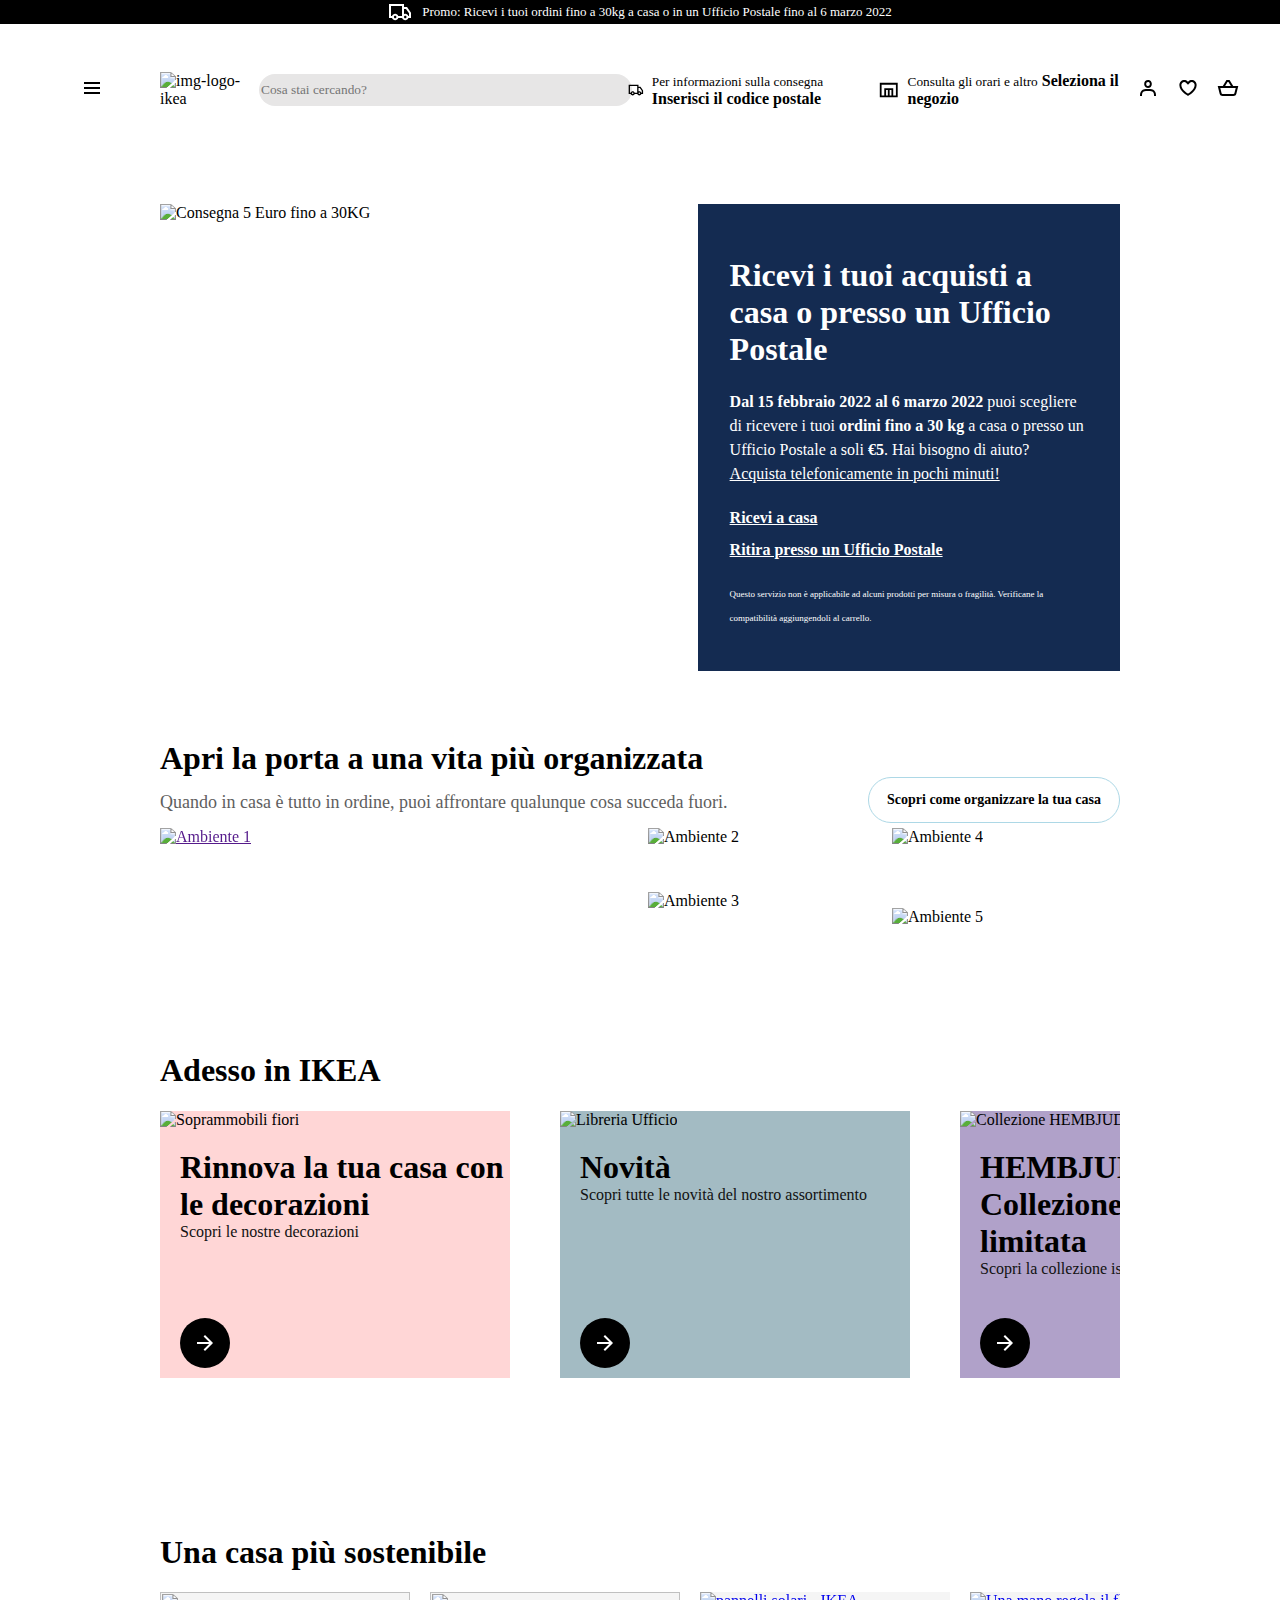
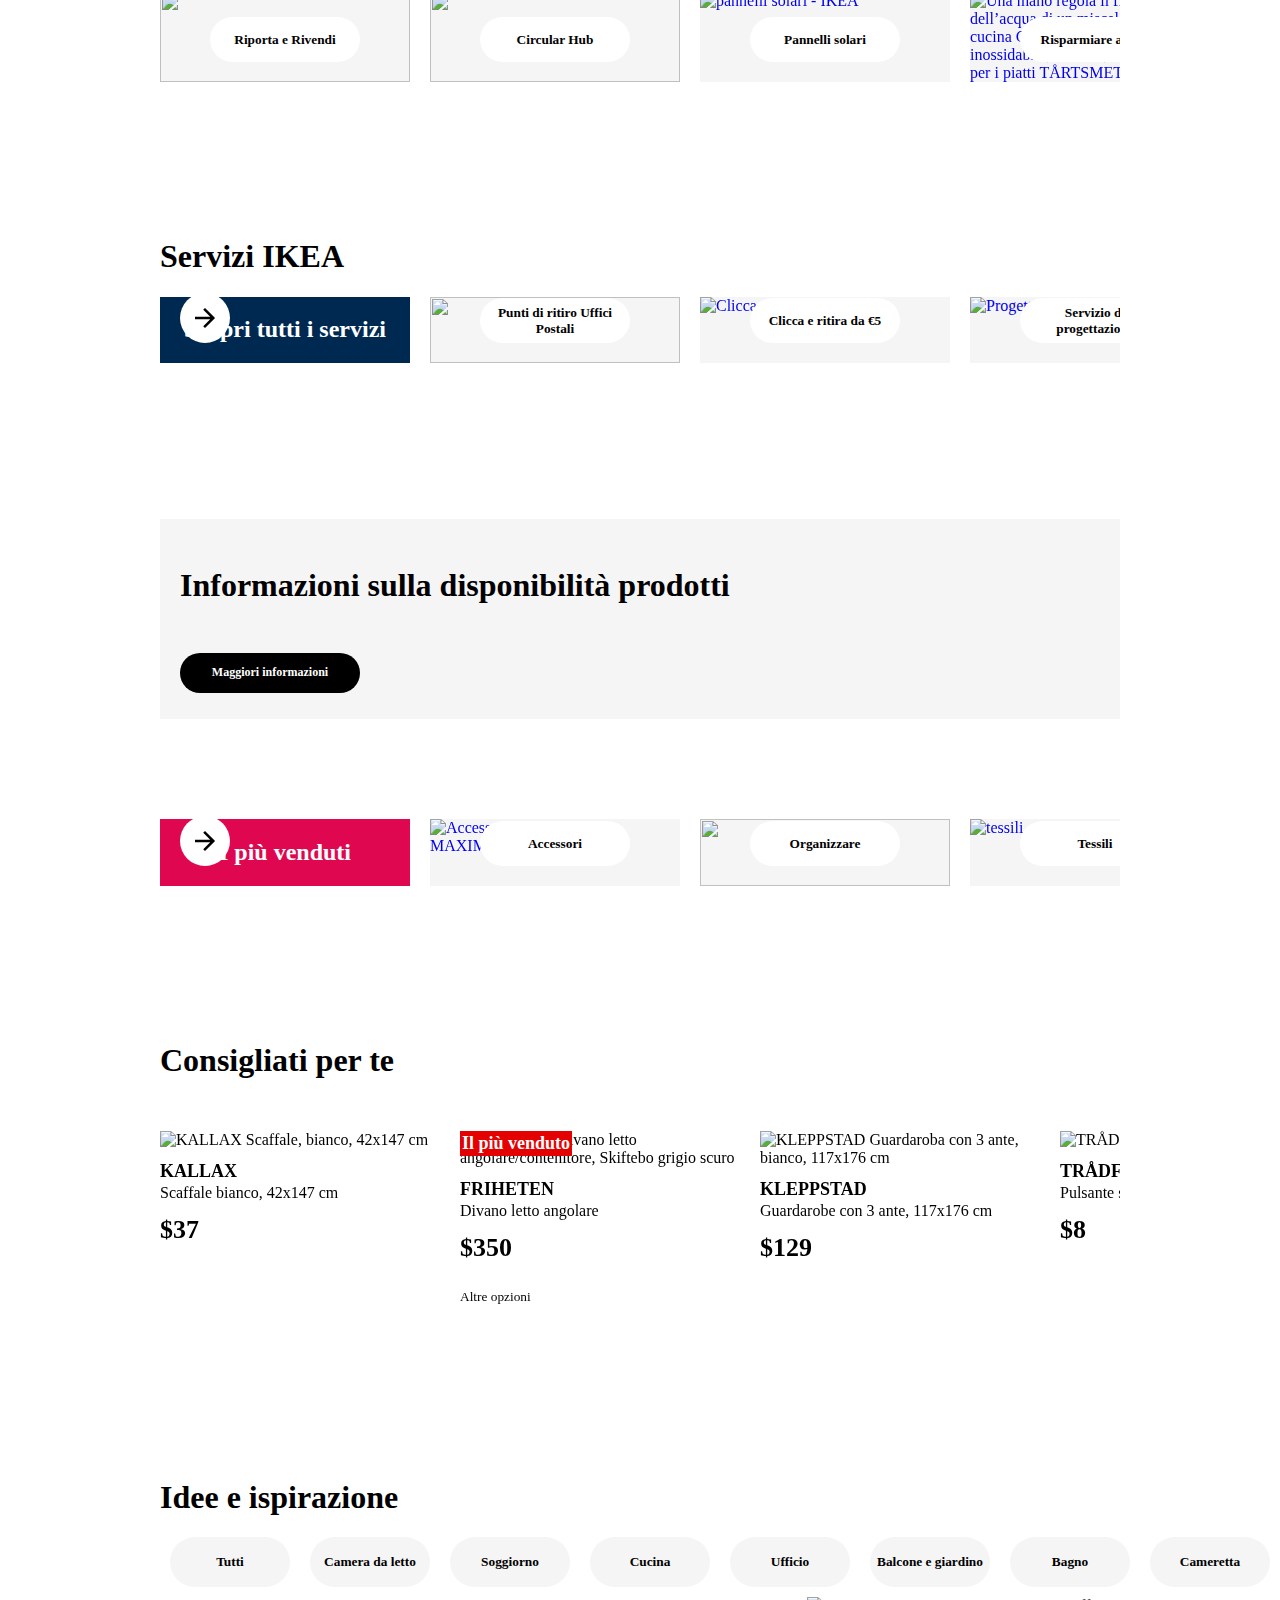
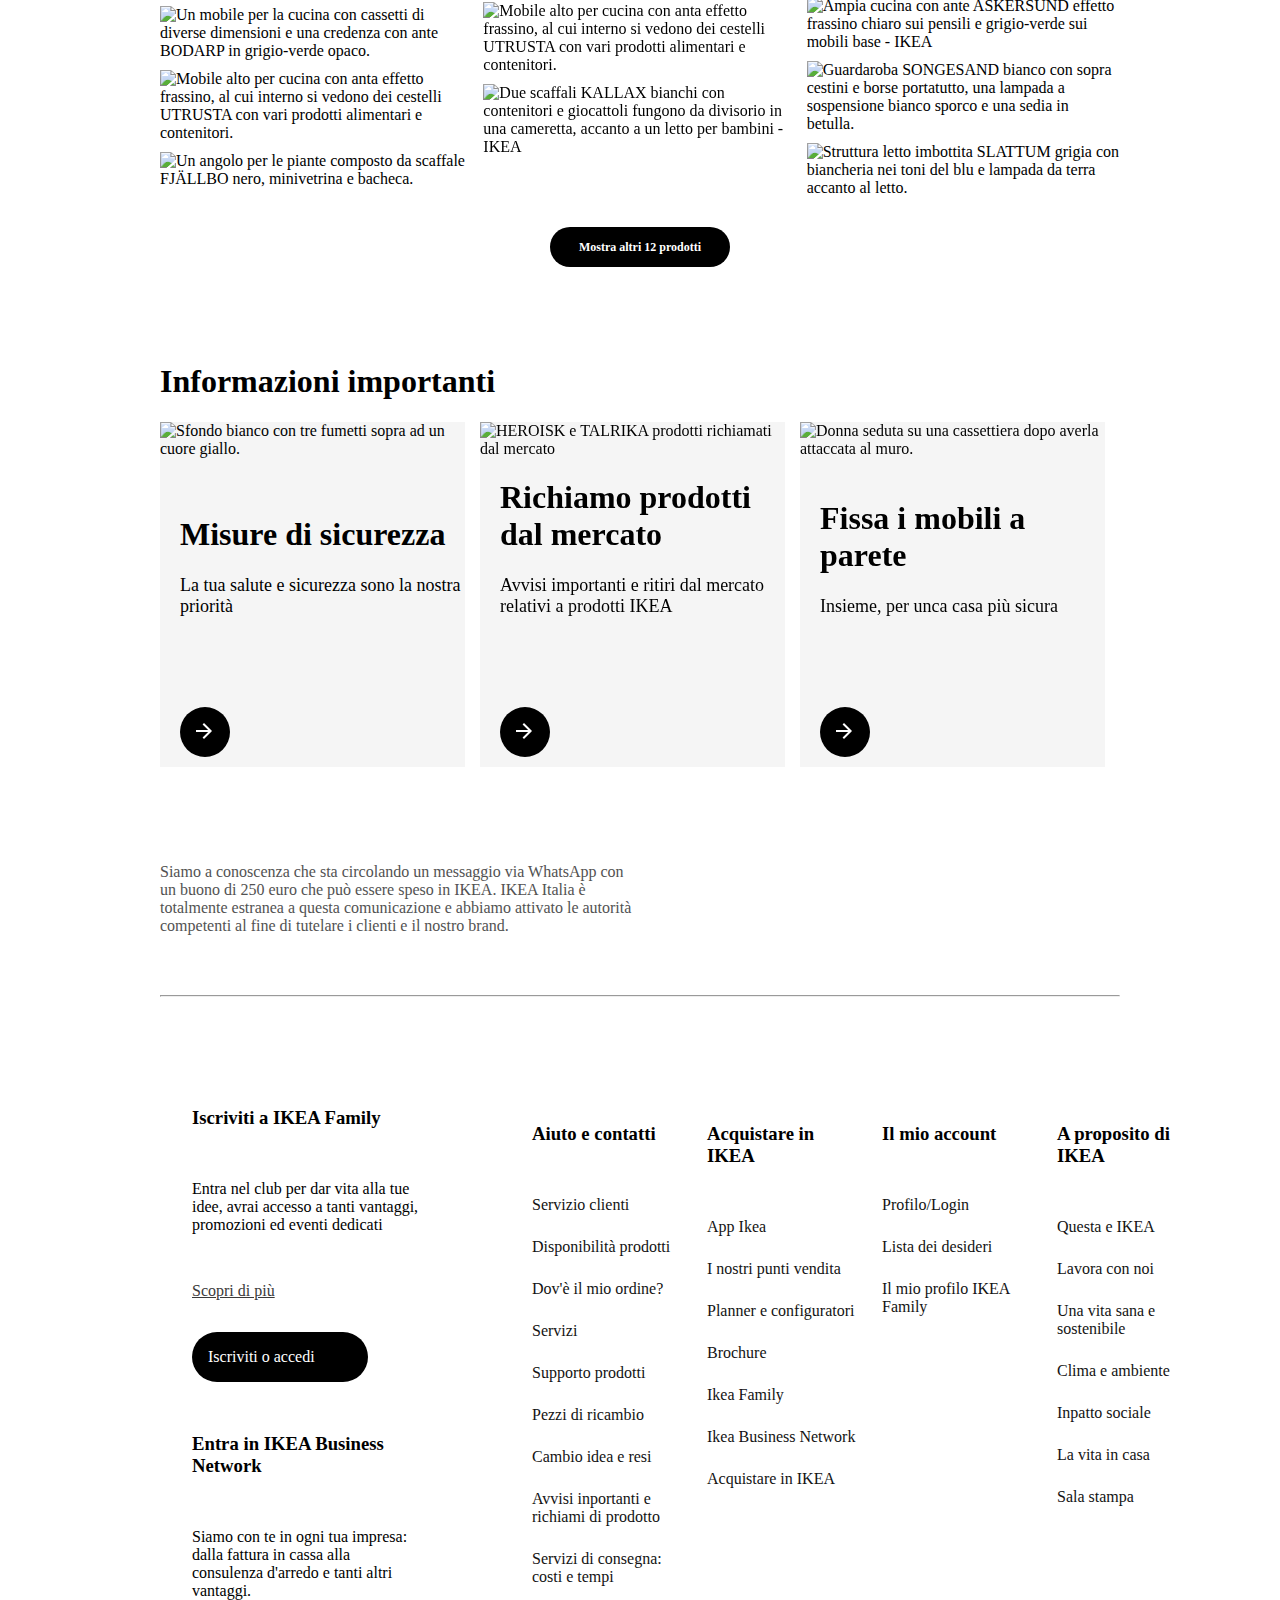
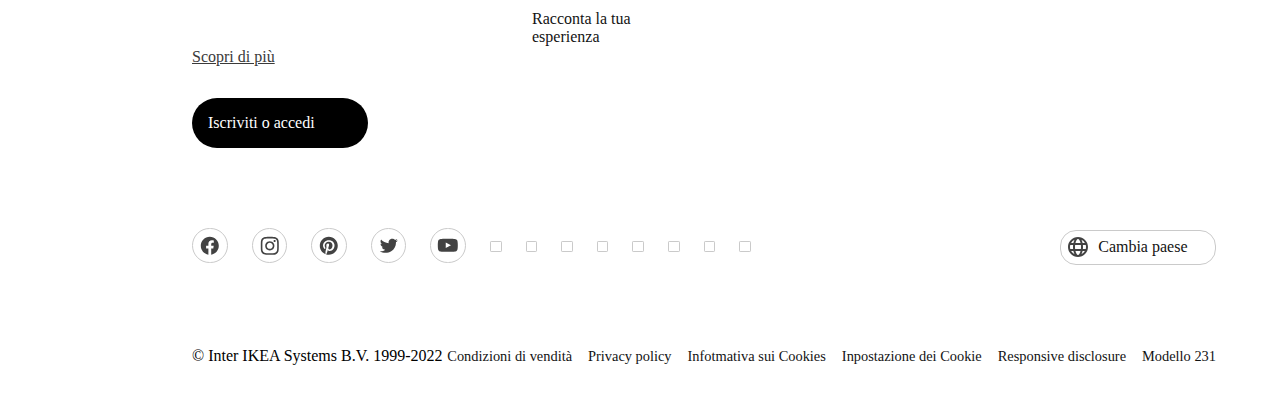
==== commit 8c4ce763: "Fix: Hotfix" ====
--- a/index.html
+++ b/index.html
@@ -84,7 +84,7 @@
             <div class="header-link">
               <ul>
                 <li>
-                  <button>
+                  <div class="btn-link">
                     <svg
                       focusable="false"
                       width="24"
@@ -103,14 +103,14 @@
                       <small>Per informazioni sulla consegna</small>
                       <strong>Inserisci il codice postale</strong>
                     </div>
-                  </button>
+                  </div>
                 </li>
                 <li>
-                  <button>
+                  <div class="btn-link">
                     <svg
                       focusable="false"
-                      width="24"
-                      height="24"
+                      width="26"
+                      height="26"
                       viewBox="0 0 24 24"
                       fill="black"
                       xmlns="http://www.w3.org/2000/svg"
@@ -125,7 +125,7 @@
                       <small>Consulta gli orari e altro</small>
                       <strong>Seleziona il negozio</strong>
                     </div>
-                  </button>
+                  </div>
                 </li>
                 <li class="header-profile-link">
                   <a
@@ -1669,5 +1669,303 @@
 
       <hr />
     </main>
+
+    <footer>
+      <div class="footer-container">
+        <div class="footer">
+          <div class="footer-main">
+            <div class="footer-links">
+              <div class="footer-links-left">
+                <div class="footer-links-left-item">
+                  <h3>Iscriviti a IKEA Family</h3>
+                  <p>
+                    Entra nel club per dar vita alla tue idee, avrai accesso a
+                    tanti vantaggi, promozioni ed eventi dedicati
+                  </p>
+                  <p>
+                    <a href="https://www.ikea.com/it/it/ikea-family/"
+                      >Scopri di più</a
+                    >
+                  </p>
+                  <a
+                    class="button"
+                    href="https://www.ikea.com/it/it/profile/login/"
+                    class="hnf-btn"
+                    >Iscriviti o accedi</a
+                  >
+                </div>
+                <div class="footer-links-left-item">
+                  <h3>Entra in IKEA Business Network</h3>
+                  <p>
+                    Siamo con te in ogni tua impresa: dalla fattura in cassa
+                    alla consulenza d'arredo e tanti altri vantaggi.
+                  </p>
+                  <p>
+                    <a href="https://www.ikea.com/it/it/ikea-business/benefits/"
+                      >Scopri di più</a
+                    >
+                  </p>
+                  <a
+                    class="button"
+                    href="https://biz.ikea.com/it/it/profile/"
+                    class="hnf-btn"
+                    >Iscriviti o accedi</a
+                  >
+                </div>
+              </div>
+              <div class="footer-link-right">
+                <ul class="main-ul">
+                  <li class="main-li">
+                    <h3>Aiuto e contatti</h3>
+                    <ul>
+                      <li><a href="#">Servizio clienti</a></li>
+                      <li><a href="#">Disponibilità prodotti</a></li>
+                      <li><a href="#">Dov'è il mio ordine?</a></li>
+                      <li><a href="#">Servizi</a></li>
+                      <li><a href="#">Supporto prodotti</a></li>
+                      <li><a href="#">Pezzi di ricambio</a></li>
+                      <li><a href="#">Cambio idea e resi</a></li>
+                      <li>
+                        <a href="#">Avvisi inportanti e richiami di prodotto</a>
+                      </li>
+                      <li>
+                        <a href="#">Servizi di consegna: costi e tempi</a>
+                      </li>
+                      <li><a href="#">Racconta la tua esperienza</a></li>
+                    </ul>
+                  </li>
+                  <li class="main-li">
+                    <h3>Acquistare in IKEA</h3>
+                    <ul>
+                      <li><a href="#">App Ikea</a></li>
+                      <li><a href="#">I nostri punti vendita</a></li>
+                      <li><a href="#">Planner e configuratori</a></li>
+                      <li><a href="#">Brochure</a></li>
+                      <li><a href="#">Ikea Family</a></li>
+                      <li><a href="#">Ikea Business Network</a></li>
+                      <li><a href="#">Acquistare in IKEA</a></li>
+                    </ul>
+                  </li>
+                  <li class="main-li">
+                    <h3>Il mio account</h3>
+                    <ul>
+                      <li><a href="#">Profilo/Login</a></li>
+                      <li><a href="#">Lista dei desideri</a></li>
+                      <li><a href="#">Il mio profilo IKEA Family</a></li>
+                    </ul>
+                  </li>
+                  <li class="main-li">
+                    <h3>A proposito di IKEA</h3>
+                    <ul>
+                      <li><a href="#">Questa e IKEA</a></li>
+                      <li><a href="#">Lavora con noi</a></li>
+                      <li><a href="#">Una vita sana e sostenibile</a></li>
+                      <li><a href="#">Clima e ambiente</a></li>
+                      <li><a href="#">Inpatto sociale</a></li>
+                      <li><a href="#">La vita in casa</a></li>
+                      <li><a href="#">Sala stampa</a></li>
+                    </ul>
+                  </li>
+                </ul>
+              </div>
+            </div>
+            <div class="footer-utilities">
+              <div class="icon-bar">
+                <div class="icon-bar-social">
+                  <ul>
+                    <li>
+                      <a href="#">
+                        <svg
+                          focusable="false"
+                          width="24"
+                          height="24"
+                          viewBox="0 0 24 24"
+                          fill="rgba(19, 19, 19, 0.8)"
+                          xmlns="http://www.w3.org/2000/svg"
+                        >
+                          <path
+                            fill-rule="evenodd"
+                            clip-rule="evenodd"
+                            d="M21 12c0-4.9706-4.0294-9-9-9s-9 4.0294-9 9c0 4.4922 3.2912 8.2155 7.5938 8.8907v-6.2891H8.3086V12h2.2852v-1.9828c0-2.2556 1.3436-3.5016 3.3994-3.5016.9847 0 2.0146.1758 2.0146.1758v2.2149h-1.1349c-1.118 0-1.4667.6937-1.4667 1.4054V12h2.4961l-.399 2.6016h-2.0971v6.2891C17.7088 20.2155 21 16.4922 21 12z"
+                          ></path>
+                        </svg>
+                      </a>
+                    </li>
+                    <li>
+                      <a href="#">
+                        <svg
+                          focusable="false"
+                          width="24"
+                          height="24"
+                          viewBox="0 0 24 24"
+                          fill="rgba(19, 19, 19, 0.8)"
+                          xmlns="http://www.w3.org/2000/svg"
+                        >
+                          <path
+                            d="M12 7.3795c.8036 0 1.567.241 2.2902.6428.7232.4018 1.2857.9643 1.6875 1.6875.4018.7232.6428 1.4866.6428 2.2902 0 .8438-.241 1.6071-.6428 2.3304-.4018.7232-.9643 1.2857-1.6875 1.6875-.7232.4017-1.4866.6026-2.2902.6026-.8438 0-1.6071-.2009-2.3304-.6026-.7232-.4018-1.2857-.9643-1.6875-1.6875-.4017-.7233-.6026-1.4866-.6026-2.3304 0-.8036.2009-1.567.6026-2.2902.4018-.7232.9643-1.2857 1.6875-1.6875.7233-.4018 1.4866-.6428 2.3304-.6428zm0 7.6339c.8036 0 1.5268-.2813 2.1295-.8839.5625-.5625.8839-1.2857.8839-2.1295 0-.8036-.3214-1.5268-.8839-2.1295-.6027-.5625-1.3259-.8839-2.1295-.8839-.8438 0-1.567.3214-2.1295.884-.6026.6026-.8839 1.3258-.8839 2.1294 0 .8438.2813 1.567.884 2.1295.5624.6026 1.2856.8839 2.1294.8839zm5.9062-7.8348c0-.2813-.1205-.5224-.3214-.7634-.241-.201-.4821-.3214-.7634-.3214-.3214 0-.5625.1205-.7634.3214-.241.241-.3214.4821-.3214.7634 0 .3214.0804.5625.3214.7634.2009.241.442.3214.7634.3214.2813 0 .5224-.0804.7232-.3214.2009-.201.3215-.442.3616-.7634zm3.0536 1.0848c0 .7634.0402 2.0089.0402 3.7366 0 1.7679-.0402 3.0134-.0804 3.7768-.0401.7634-.1607 1.4062-.3214 1.9687-.2411.6831-.6428 1.2857-1.125 1.7679-.4821.4821-1.0848.8437-1.7277 1.0848-.5625.2009-1.2455.3214-2.0089.3616C14.9732 21 13.7277 21 12 21c-1.7679 0-3.0134 0-3.7768-.0402-.7634-.0402-1.4062-.1607-1.9687-.4018-.683-.2009-1.2858-.5625-1.7679-1.0446-.4821-.4822-.8437-1.0848-1.0848-1.7679-.201-.5625-.3214-1.2053-.3616-1.9687C3 15.0134 3 13.7679 3 12c0-1.7277 0-2.9732.0402-3.7366.0402-.7634.1607-1.4464.3616-2.009.241-.6428.6027-1.2455 1.0848-1.7276.4821-.4822 1.0848-.884 1.7679-1.125.5625-.1607 1.2053-.2813 1.9687-.3214C8.9866 3.0402 10.2321 3 12 3c1.7277 0 2.9732.0402 3.7366.0804.7634.0401 1.4464.1607 2.0089.3214.6429.241 1.2456.6428 1.7277 1.125.4822.4821.8839 1.0848 1.125 1.7277.1607.5625.2813 1.2455.3616 2.0089zm-1.9286 9.0402c.1608-.442.2411-1.1652.3215-2.1697 0-.5625.0402-1.4062.0402-2.491v-1.2858c0-1.0848-.0402-1.9285-.0402-2.491-.0804-1.0045-.1607-1.7277-.3215-2.1697-.3214-.8035-.9241-1.4062-1.7276-1.7276-.442-.1608-1.1652-.2411-2.1697-.3215-.6027 0-1.4464-.0402-2.491-.0402h-1.2858c-1.0848 0-1.9285.0402-2.491.0402-1.0045.0804-1.7277.1607-2.1697.3214-.8437.3215-1.4062.9242-1.7276 1.7277-.1608.442-.2813 1.1652-.3215 2.1697-.0402.6027-.0402 1.4464-.0402 2.491v1.2858c0 1.0848 0 1.9285.0402 2.491.0402 1.0045.1607 1.7277.3214 2.1697.3215.8437.9242 1.4062 1.7277 1.7276.442.1608 1.1652.2813 2.1697.3215.5625.0402 1.4062.0402 2.491.0402h1.2858c1.0848 0 1.9285 0 2.491-.0402 1.0045-.0402 1.7277-.1607 2.1697-.3215.8035-.3214 1.4062-.9241 1.7276-1.7276z"
+                          ></path>
+                        </svg>
+                      </a>
+                    </li>
+                    <li>
+                      <a href="#">
+                        <svg
+                          focusable="false"
+                          width="24"
+                          height="24"
+                          viewBox="0 0 24 24"
+                          fill="rgba(19, 19, 19, 0.8)"
+                          xmlns="http://www.w3.org/2000/svg"
+                        >
+                          <path
+                            d="M12 3c-4.9704 0-9 4.0263-9 8.9926 0 3.8117 2.3704 7.0683 5.7185 8.3783-.0815-.7105-.1481-1.8059.0297-2.5831.163-.7031 1.0518-4.4704 1.0518-4.4704s-.2667-.5403-.2667-1.3322c0-1.2508.726-2.1834 1.6297-2.1834.7703 0 1.1407.5773 1.1407 1.2656 0 .7698-.4889 1.9244-.7481 2.9976-.2149.8955.4518 1.6283 1.3333 1.6283 1.6 0 2.8296-1.6875 2.8296-4.1152 0-2.1538-1.5481-3.6562-3.7629-3.6562-2.563 0-4.0667 1.917-4.0667 3.9005 0 .7697.2963 1.5987.6667 2.0501.074.0888.0814.1703.0592.2591-.0667.2812-.2222.8955-.2518 1.0214-.037.1628-.1334.1998-.3037.1184-1.126-.5255-1.8297-2.1612-1.8297-3.486 0-2.8347 2.0593-5.44 5.9482-5.44 3.1185 0 5.5481 2.2204 5.5481 5.1957 0 3.1012-1.9555 5.5954-4.6666 5.5954-.9112 0-1.7704-.4737-2.0593-1.0362l-.563 2.139c-.2.7845-.7481 1.7615-1.1185 2.361A9.0452 9.0452 0 0 0 11.9852 21c4.9704 0 9-4.0263 9-8.9926C21 7.0264 16.9704 3 12 3z"
+                          ></path>
+                        </svg>
+                      </a>
+                    </li>
+                    <li>
+                      <a href="#">
+                        <svg
+                          focusable="false"
+                          width="24"
+                          height="24"
+                          viewBox="0 0 24 24"
+                          fill="rgba(19, 19, 19, 0.8)"
+                          xmlns="http://www.w3.org/2000/svg"
+                        >
+                          <path
+                            d="M19.1367 8.5c.7031-.5048 1.336-1.1106 1.8633-1.851-.7031.303-1.4062.5049-2.1094.5721.7735-.4711 1.336-1.1105 1.6172-1.9519-.7383.4039-1.5117.7068-2.3555.8414-.3515-.3366-.7734-.6058-1.2304-.8077C16.4648 5.1009 15.9727 5 15.4453 5c-.668 0-1.2656.1683-1.8281.4711-.5625.3366-1.0195.774-1.336 1.3125-.3515.5385-.4921 1.1443-.4921 1.75 0 .2693 0 .5385.0703.8078-1.5117-.0674-2.918-.4039-4.254-1.077C6.2696 7.625 5.1798 6.75 4.2657 5.6394c-.3515.5721-.5273 1.178-.5273 1.7837 0 .6058.1406 1.1779.457 1.6827.2813.5384.7031.9423 1.1953 1.2788-.5976 0-1.1601-.1683-1.6523-.4711v.0673c0 .8413.2812 1.5817.8437 2.2211.5625.6731 1.2657 1.0769 2.1094 1.2452-.3516.0673-.668.101-.9844.101-.211 0-.457 0-.668-.0337.211.7068.6329 1.2789 1.2657 1.75.6328.4712 1.336.6731 2.1797.6731-1.3711 1.0096-2.918 1.5144-4.6055 1.5144-.3516 0-.6328 0-.8789-.0336C4.6875 18.4952 6.586 19 8.6602 19c2.1445 0 4.0429-.5048 5.7304-1.5817 1.5117-.9423 2.7071-2.1875 3.5508-3.8029.8086-1.4808 1.2305-3.0625 1.2305-4.6779 0-.202-.0352-.3365-.0352-.4375z"
+                          ></path>
+                        </svg>
+                      </a>
+                    </li>
+                    <li>
+                      <a href="#">
+                        <svg
+                          focusable="false"
+                          width="24"
+                          height="24"
+                          viewBox="0 0 24 24"
+                          fill="rgba(19, 19, 19, 0.8)"
+                          xmlns="http://www.w3.org/2000/svg"
+                        >
+                          <path
+                            d="M21.5971 7.0313c.1465.6093.293 1.5572.3663 2.776L22 11.5l-.0366 1.6927c-.0733 1.2865-.2198 2.2005-.3663 2.8099-.1465.4063-.3663.7448-.6594 1.0156-.3296.3047-.6959.5078-1.1355.6094-.6593.1693-2.1245.2708-4.4689.3385L12 18l-3.3333-.0339c-2.3444-.0677-3.8462-.1692-4.4689-.3385-.4396-.1016-.8425-.3047-1.1355-.6094-.3297-.2708-.5495-.6093-.6594-1.0156-.1831-.6094-.293-1.5234-.3663-2.8099L2 11.5c0-.474 0-1.0495.0366-1.6927.0733-1.2188.1832-2.1667.3663-2.776.11-.4063.3297-.7448.6594-1.0495.293-.2709.696-.474 1.1355-.6094.6227-.1354 2.1245-.2708 4.4689-.3385L12 5l3.3333.0339c2.3444.0677 3.8096.203 4.4689.3385.4396.1354.8059.3385 1.1355.6094.2931.3047.5129.6432.6594 1.0495zM9.9487 14.276l5.2381-2.776-5.238-2.7422v5.5182z"
+                          ></path>
+                        </svg>
+                      </a>
+                    </li>
+                  </ul>
+                </div>
+                <div class="icon-bar-payment">
+                  <ul>
+                    <li>
+                      <span>
+                        <img
+                          src="https://www.ikea.com/global/assets/logos/external-payment-providers/master-card.svg"
+                          alt=""
+                        />
+                      </span>
+                    </li>
+                    <li>
+                      <span>
+                        <img
+                          src="https://www.ikea.com/global/assets/logos/external-payment-providers/visa.svg"
+                          alt=""
+                        />
+                      </span>
+                    </li>
+                    <li>
+                      <span>
+                        <img
+                          src="https://www.ikea.com/global/assets/logos/external-payment-providers/american-express.svg"
+                          alt=""
+                        />
+                      </span>
+                    </li>
+                    <li>
+                      <span>
+                        <img
+                          src="https://www.ikea.com/global/assets/logos/external-payment-providers/paypal.svg"
+                          alt=""
+                        />
+                      </span>
+                    </li>
+                    <li>
+                      <span>
+                        <img
+                          src="https://www.ikea.com/global/assets/logos/internal-payment-providers/ikea-gift-card.svg"
+                          alt=""
+                        />
+                      </span>
+                    </li>
+                    <li>
+                      <span>
+                        <img
+                          src="https://www.ikea.com/global/assets/logos/external-secure-logos/master-card-id-check.svg"
+                          alt=""
+                        />
+                      </span>
+                    </li>
+                    <li>
+                      <span>
+                        <img
+                          src="https://www.ikea.com/global/assets/logos/external-secure-logos/visa-secure.svg"
+                          alt=""
+                        />
+                      </span>
+                    </li>
+                    <li>
+                      <span>
+                        <img
+                          src="https://www.ikea.com/global/assets/logos/external-secure-logos/american-express-safe-key.svg"
+                          alt=""
+                        />
+                      </span>
+                    </li>
+                  </ul>
+                </div>
+              </div>
+              <div class="change-langueges-container">
+                <div class="change-langueges">
+                  <a href="https://www.ikea.com">
+                    <svg
+                      focusable="false"
+                      width="24"
+                      height="24"
+                      viewBox="0 0 24 24"
+                      fill="rgba(19, 19, 19, 0.8)"
+                      xmlns="http://www.w3.org/2000/svg"
+                    >
+                      <path
+                        fill-rule="evenodd"
+                        clip-rule="evenodd"
+                        d="M13.7467 18.1766C12.9482 19.7737 12.2151 20 12 20c-.2151 0-.9482-.2263-1.7467-1.8234-.3065-.6131-.5745-1.3473-.7831-2.1766h5.0596c-.2086.8293-.4766 1.5635-.7831 2.1766zM14.8885 14h-5.777A17.7354 17.7354 0 0 1 9 12c0-.6949.0392-1.3641.1115-2h5.777c.0723.6359.1115 1.3051.1115 2 0 .6949-.0392 1.3641-.1115 2zm1.6955 2c-.2658 1.2166-.6492 2.307-1.1213 3.2138A8.0347 8.0347 0 0 0 18.9297 16H16.584zm3.164-2H16.9c.0656-.6462.1-1.3151.1-2 0-.6849-.0344-1.3538-.1-2h2.848A8.0156 8.0156 0 0 1 20 12a8.0156 8.0156 0 0 1-.252 2zm-.8183-6a8.035 8.035 0 0 0-3.467-3.2138c.4721.9068.8555 1.9972 1.1213 3.2138h2.3457zm-4.3999 0c-.2086-.8293-.4766-1.5635-.7831-2.1766C12.9482 4.2264 12.2151 4 12 4c-.2151 0-.9482.2263-1.7467 1.8234-.3065.613-.5745 1.3473-.7831 2.1766h5.0596zM7.416 8c.2658-1.2166.6491-2.307 1.1213-3.2138A8.035 8.035 0 0 0 5.0703 8H7.416zm-3.164 2A8.0147 8.0147 0 0 0 4 12c0 .6906.0875 1.3608.252 2H7.1a19.829 19.829 0 0 1-.1-2c0-.6849.0344-1.3538.1-2H4.252zm3.164 6H5.0704a8.0347 8.0347 0 0 0 3.467 3.2138C8.0651 18.307 7.6818 17.2166 7.4161 16zM22 12c0-5.5229-4.4772-10-10-10C6.4771 2 2 6.4771 2 12c0 5.5228 4.4771 10 10 10 5.5228 0 10-4.4772 10-10z"
+                      ></path>
+                    </svg>
+                    Cambia paese
+                  </a>
+                </div>
+              </div>
+            </div>
+          </div>
+        </div>
+        <div class="footer-pie">
+          <div class="footer-pie-copyright">
+            <p>© Inter IKEA Systems B.V. 1999-2022</p>
+          </div>
+          <div class="footer-pie-link">
+            <ul>
+              <li><a href="#">Condizioni di vendità</a></li>
+              <li><a href="#">Privacy policy</a></li>
+              <li><a href="#">Infotmativa sui Cookies</a></li>
+              <li><a href="#">Inpostazione dei Cookie</a></li>
+              <li><a href="#">Responsive disclosure</a></li>
+              <li><a href="#">Modello 231</a></li>
+            </ul>
+          </div>
+        </div>
+      </div>
+    </footer>
   </body>
 </html>
--- a/styles/common-elements.css
+++ b/styles/common-elements.css
@@ -1,6 +1,10 @@
 body {
   margin: 0;
   padding: 0;
+}
+
+ul {
+  padding-left: 0;
 }
 
 #promo {
@@ -30,7 +34,7 @@
 
 nav {
   margin-left: 10rem;
-  margin-right: 10rem;
+  margin-right: 2rem;
 }
 
 .header {
@@ -46,6 +50,7 @@
 }
 
 .header-link ul {
+  padding-left: 0;
   list-style-type: none;
   display: -webkit-box;
   display: -ms-flexbox;
@@ -58,7 +63,7 @@
           align-items: center;
 }
 
-.header-link ul li button {
+.header-link ul li .btn-link {
   background-color: transparent;
   border: none;
   display: -webkit-box;
@@ -67,7 +72,11 @@
   -webkit-box-align: center;
       -ms-flex-align: center;
           align-items: center;
-  width: 190px;
+  width: 250px;
+}
+
+.header-link ul li .text-information {
+  margin-left: 8px;
 }
 
 .header-link ul li a span {
@@ -132,4 +141,259 @@
 .header-link-container ul li a:hover {
   text-decoration: underline;
 }
+
+.footer-container {
+  margin-left: 10rem;
+  margin-right: 2rem;
+  display: -webkit-box;
+  display: -ms-flexbox;
+  display: flex;
+  -webkit-box-orient: vertical;
+  -webkit-box-direction: normal;
+      -ms-flex-direction: column;
+          flex-direction: column;
+  gap: 3rem;
+  padding: 2rem;
+}
+
+.footer-container .footer .footer-main {
+  display: -webkit-box;
+  display: -ms-flexbox;
+  display: flex;
+  -webkit-box-orient: vertical;
+  -webkit-box-direction: normal;
+      -ms-flex-direction: column;
+          flex-direction: column;
+  gap: 4rem;
+}
+
+.footer-container .footer .footer-main .footer-links {
+  display: -webkit-box;
+  display: -ms-flexbox;
+  display: flex;
+  gap: 2rem;
+}
+
+.footer-container .footer .footer-main .footer-links .footer-links-left {
+  display: -webkit-box;
+  display: -ms-flexbox;
+  display: flex;
+  -webkit-box-orient: vertical;
+  -webkit-box-direction: normal;
+      -ms-flex-direction: column;
+          flex-direction: column;
+  -ms-flex-preferred-size: 25%;
+      flex-basis: 25%;
+  gap: 2rem;
+  padding-right: 5rem;
+}
+
+.footer-container .footer .footer-main .footer-links .footer-links-left .footer-links-left-item {
+  display: -webkit-box;
+  display: -ms-flexbox;
+  display: flex;
+  -webkit-box-orient: vertical;
+  -webkit-box-direction: normal;
+      -ms-flex-direction: column;
+          flex-direction: column;
+  gap: 1rem;
+}
+
+.footer-container .footer .footer-main .footer-links .footer-links-left .footer-links-left-item p a {
+  color: #3a3a3a;
+}
+
+.footer-container .footer .footer-main .footer-links .footer-links-left .footer-links-left-item p a:hover {
+  color: black;
+}
+
+.footer-container .footer .footer-main .footer-links .footer-links-left .footer-links-left-item .button {
+  color: white;
+  background-color: black;
+  padding: 1rem;
+  width: 9rem;
+  border-radius: 2rem;
+  text-decoration: none;
+}
+
+.footer-container .footer .footer-main .footer-links .footer-links-left .footer-links-left-item .button:hover {
+  background-color: rgba(19, 19, 19, 0.8);
+}
+
+.footer-container .footer .footer-main .footer-links .footer-link-right {
+  -ms-flex-preferred-size: 75%;
+      flex-basis: 75%;
+}
+
+.footer-container .footer .footer-main .footer-links .footer-link-right .main-ul {
+  display: -webkit-box;
+  display: -ms-flexbox;
+  display: flex;
+  list-style-type: none;
+  -webkit-box-pack: space-evenly;
+      -ms-flex-pack: space-evenly;
+          justify-content: space-evenly;
+  gap: 1rem;
+}
+
+.footer-container .footer .footer-main .footer-links .footer-link-right .main-ul .main-li {
+  list-style: none;
+  -ms-flex-preferred-size: 25%;
+      flex-basis: 25%;
+  display: -webkit-box;
+  display: -ms-flexbox;
+  display: flex;
+  -webkit-box-orient: vertical;
+  -webkit-box-direction: normal;
+      -ms-flex-direction: column;
+          flex-direction: column;
+  gap: 2rem;
+}
+
+.footer-container .footer .footer-main .footer-links .footer-link-right .main-ul .main-li ul {
+  display: -webkit-box;
+  display: -ms-flexbox;
+  display: flex;
+  -webkit-box-orient: vertical;
+  -webkit-box-direction: normal;
+      -ms-flex-direction: column;
+          flex-direction: column;
+  gap: 1.5rem;
+  list-style-type: none;
+  padding: 0;
+}
+
+.footer-container .footer .footer-main .footer-links .footer-link-right .main-ul .main-li a {
+  text-decoration: none;
+  color: #131313;
+}
+
+.footer-container .footer .footer-main .footer-links .footer-link-right .main-ul .main-li a:hover {
+  text-decoration: underline;
+}
+
+.footer-container .footer .footer-main .footer-utilities {
+  display: -webkit-box;
+  display: -ms-flexbox;
+  display: flex;
+  -webkit-box-pack: justify;
+      -ms-flex-pack: justify;
+          justify-content: space-between;
+  -webkit-box-align: center;
+      -ms-flex-align: center;
+          align-items: center;
+}
+
+.footer-container .footer .footer-main .footer-utilities .icon-bar {
+  display: -webkit-box;
+  display: -ms-flexbox;
+  display: flex;
+  gap: 1.5rem;
+  -webkit-box-align: center;
+      -ms-flex-align: center;
+          align-items: center;
+}
+
+.footer-container .footer .footer-main .footer-utilities .icon-bar .icon-bar-social ul {
+  display: -webkit-box;
+  display: -ms-flexbox;
+  display: flex;
+  gap: 1.5rem;
+  list-style-type: none;
+  -webkit-box-align: center;
+      -ms-flex-align: center;
+          align-items: center;
+  padding: 0;
+}
+
+.footer-container .footer .footer-main .footer-utilities .icon-bar .icon-bar-social ul svg {
+  border: 1px solid #cacaca;
+  border-radius: 50%;
+  padding: 0.3rem;
+  -webkit-box-sizing: content-box;
+          box-sizing: content-box;
+}
+
+.footer-container .footer .footer-main .footer-utilities .icon-bar .icon-bar-social ul svg:hover {
+  border-color: #131313;
+}
+
+.footer-container .footer .footer-main .footer-utilities .icon-bar .icon-bar-payment ul {
+  display: -webkit-box;
+  display: -ms-flexbox;
+  display: flex;
+  gap: 1.5rem;
+  list-style-type: none;
+  -webkit-box-align: center;
+      -ms-flex-align: center;
+          align-items: center;
+  padding: 0;
+}
+
+.footer-container .footer .footer-main .footer-utilities .icon-bar .icon-bar-payment ul img {
+  border: 1px solid #cacaca;
+  border-radius: 10%;
+  padding: 0.3rem;
+  height: 1.3rem;
+}
+
+.footer-container .footer .footer-main .footer-utilities .change-langueges-container .change-langueges a {
+  display: -webkit-box;
+  display: -ms-flexbox;
+  display: flex;
+  -webkit-box-align: center;
+      -ms-flex-align: center;
+          align-items: center;
+  text-decoration: none;
+  color: #131313;
+  gap: 0.5rem;
+  border: 1px solid #cacaca;
+  border-radius: 1rem;
+  padding: 0.3rem;
+  width: 9rem;
+}
+
+.footer-container .footer .footer-main .footer-utilities .change-langueges-container .change-langueges a:hover {
+  border-color: #131313;
+}
+
+.footer-container .footer-pie {
+  display: -webkit-box;
+  display: -ms-flexbox;
+  display: flex;
+  -webkit-box-pack: justify;
+      -ms-flex-pack: justify;
+          justify-content: space-between;
+}
+
+.footer-container .footer-pie .footer-pie-link ul {
+  display: -webkit-box;
+  display: -ms-flexbox;
+  display: flex;
+  list-style-type: none;
+  gap: 1rem;
+}
+
+.footer-container .footer-pie .footer-pie-link ul li a {
+  color: #131313;
+  text-decoration: none;
+  font-size: 0.9rem;
+}
+
+.footer-container .footer-pie .footer-pie-link ul li a:hover {
+  text-decoration: underline;
+  color: #3a3a3a;
+}
+
+@media screen and (max-width: 1200px) {
+  .footer-container .footer .footer-main .footer-utilities .icon-bar {
+    -webkit-box-orient: vertical;
+    -webkit-box-direction: normal;
+        -ms-flex-direction: column;
+            flex-direction: column;
+    -webkit-box-align: start;
+        -ms-flex-align: start;
+            align-items: flex-start;
+  }
+}
 /*# sourceMappingURL=common-elements.css.map */--- a/styles/style.css
+++ b/styles/style.css
@@ -1,7 +1,92 @@
 @font-face {
-  font-family: "Noto IKEA Latin";
-  src: url("//db.onlinewebfonts.com/t/2b9a54453c1a3cbc651c0788ade94e4a.eot");
-  src: url("//db.onlinewebfonts.com/t/2b9a54453c1a3cbc651c0788ade94e4a.eot?#iefix") format("embedded-opentype"), url("//db.onlinewebfonts.com/t/2b9a54453c1a3cbc651c0788ade94e4a.woff2") format("woff2"), url("//db.onlinewebfonts.com/t/2b9a54453c1a3cbc651c0788ade94e4a.woff") format("woff"), url("//db.onlinewebfonts.com/t/2b9a54453c1a3cbc651c0788ade94e4a.ttf") format("truetype"), url("//db.onlinewebfonts.com/t/2b9a54453c1a3cbc651c0788ade94e4a.svg#Noto IKEA Latin") format("svg");
+  font-family: "Noto IKEA";
+  font-style: italic;
+  font-weight: 400;
+  font-display: swap;
+  src: url(https://www.ikea.com/global/assets/fonts/woff2/noto-ikea-400i.latin-ext.7ed5b4fc.woff2) format("woff2");
+  unicode-range: U+0100-024F, U+0259, U+1E00-1EFF, U+2020, U+20A0-20AB,+ U+20AD-20CF, U+2113, U+2C60-2C7F, U+A720-A7FF;
+}
+
+/* latin */
+@font-face {
+  font-family: "Noto IKEA";
+  font-style: italic;
+  font-weight: 400;
+  font-display: swap;
+  src: url(https://www.ikea.com/global/assets/fonts/woff2/noto-ikea-400i.latin.a15d672b.woff2) format("woff2");
+  unicode-range: U+0000-00FF, U+0131, U+0152-0153, U+02BB-02BC, U+02C6, U+02DA,+ U+02DC, U+2000-206F, U+2074, U+20AC, U+2122, U+2191, U+2193, U+2212, U+2215,+ U+FEFF, U+FFFD;
+}
+
+/* latin-ext */
+@font-face {
+  font-family: "Noto IKEA";
+  font-style: italic;
+  font-weight: 700;
+  font-display: swap;
+  src: url(https://www.ikea.com/global/assets/fonts/woff2/noto-ikea-700i.latin-ext.c6db488c.woff2) format("woff2");
+  unicode-range: U+0100-024F, U+0259, U+1E00-1EFF, U+2020, U+20A0-20AB,+ U+20AD-20CF, U+2113, U+2C60-2C7F, U+A720-A7FF;
+}
+
+/* latin */
+@font-face {
+  font-family: "Noto IKEA";
+  font-style: italic;
+  font-weight: 700;
+  font-display: swap;
+  src: url(https://www.ikea.com/global/assets/fonts/woff2/noto-ikea-700i.latin.f77e6ad9.woff2) format("woff2");
+  unicode-range: U+0000-00FF, U+0131, U+0152-0153, U+02BB-02BC, U+02C6, U+02DA,+ U+02DC, U+2000-206F, U+2074, U+20AC, U+2122, U+2191, U+2193, U+2212, U+2215,+ U+FEFF, U+FFFD;
+}
+
+/* latin-ext */
+@font-face {
+  font-family: "Noto IKEA";
+  font-style: normal;
+  font-weight: 400;
+  font-display: swap;
+  src: url(https://www.ikea.com/global/assets/fonts/woff2/noto-ikea-400.latin-ext.14a7297a.woff2) format("woff2");
+  unicode-range: U+0100-024F, U+0259, U+1E00-1EFF, U+2020, U+20A0-20AB,+ U+20AD-20CF, U+2113, U+2C60-2C7F, U+A720-A7FF;
+}
+
+/* latin */
+@font-face {
+  font-family: "Noto IKEA";
+  font-style: normal;
+  font-weight: 400;
+  font-display: swap;
+  src: url(https://www.ikea.com/global/assets/fonts/woff2/noto-ikea-400.latin.16880ce8.woff2) format("woff2");
+  unicode-range: U+0000-00FF, U+0131, U+0152-0153, U+02BB-02BC, U+02C6, U+02DA,+ U+02DC, U+2000-206F, U+2074, U+20AC, U+2122, U+2191, U+2193, U+2212, U+2215,+ U+FEFF, U+FFFD;
+}
+
+/* latin-ext */
+@font-face {
+  font-family: "Noto IKEA";
+  font-style: normal;
+  font-weight: 700;
+  font-display: swap;
+  src: url(https://www.ikea.com/global/assets/fonts/woff2/noto-ikea-700.latin-ext.3934340f.woff2) format("woff2");
+  unicode-range: U+0100-024F, U+0259, U+1E00-1EFF, U+2020, U+20A0-20AB,+ U+20AD-20CF, U+2113, U+2C60-2C7F, U+A720-A7FF;
+}
+
+/* latin */
+@font-face {
+  font-family: "Noto IKEA";
+  font-style: normal;
+  font-weight: 700;
+  font-display: swap;
+  src: url(https://www.ikea.com/global/assets/fonts/woff2/noto-ikea-700.latin.5d09a799.woff2) format("woff2");
+  unicode-range: U+0000-00FF, U+0131, U+0152-0153, U+02BB-02BC, U+02C6, U+02DA,+ U+02DC, U+2000-206F, U+2074, U+20AC, U+2122, U+2191, U+2193, U+2212, U+2215,+ U+FEFF, U+FFFD;
 }
 
 main {
@@ -247,14 +332,14 @@
 }
 
 #now-ikea {
-  /*  .svg-container{ Don't work 
-        margin-bottom: -150px;
-        width: 36px;
-        height: 36px;
-        fill: white;
-        background-color: black;
-        border-radius: 50%;
-        border:none;
+  /*  .svg-container{ Don't work 
+        margin-bottom: -150px;
+        width: 36px;
+        height: 36px;
+        fill: white;
+        background-color: black;
+        border-radius: 50%;
+        border:none;
     }*/
 }
 
@@ -283,7 +368,7 @@
           flex-direction: column;
   margin-right: 50px;
   position: relative;
-  margin-bottom: 120px;
+  margin-bottom: 60px;
 }
 
 #now-ikea #container-sec2 .now-container img {
@@ -375,6 +460,7 @@
   display: -webkit-box;
   display: -ms-flexbox;
   display: flex;
+  margin-bottom: 60px;
 }
 
 .sec-3-4 .container-scroll-little a {
@@ -514,6 +600,7 @@
 }
 
 #suggested-for-you #suggested-img-container .suggested-element {
+  margin-bottom: 60px;
   min-width: 280px;
   height: 100%;
   position: relative;
@@ -803,6 +890,6 @@
 }
 
 * {
-  font-family: "Noto IKEA Latin";
+  font-family: "Noto IKEA";
 }
 /*# sourceMappingURL=style.css.map */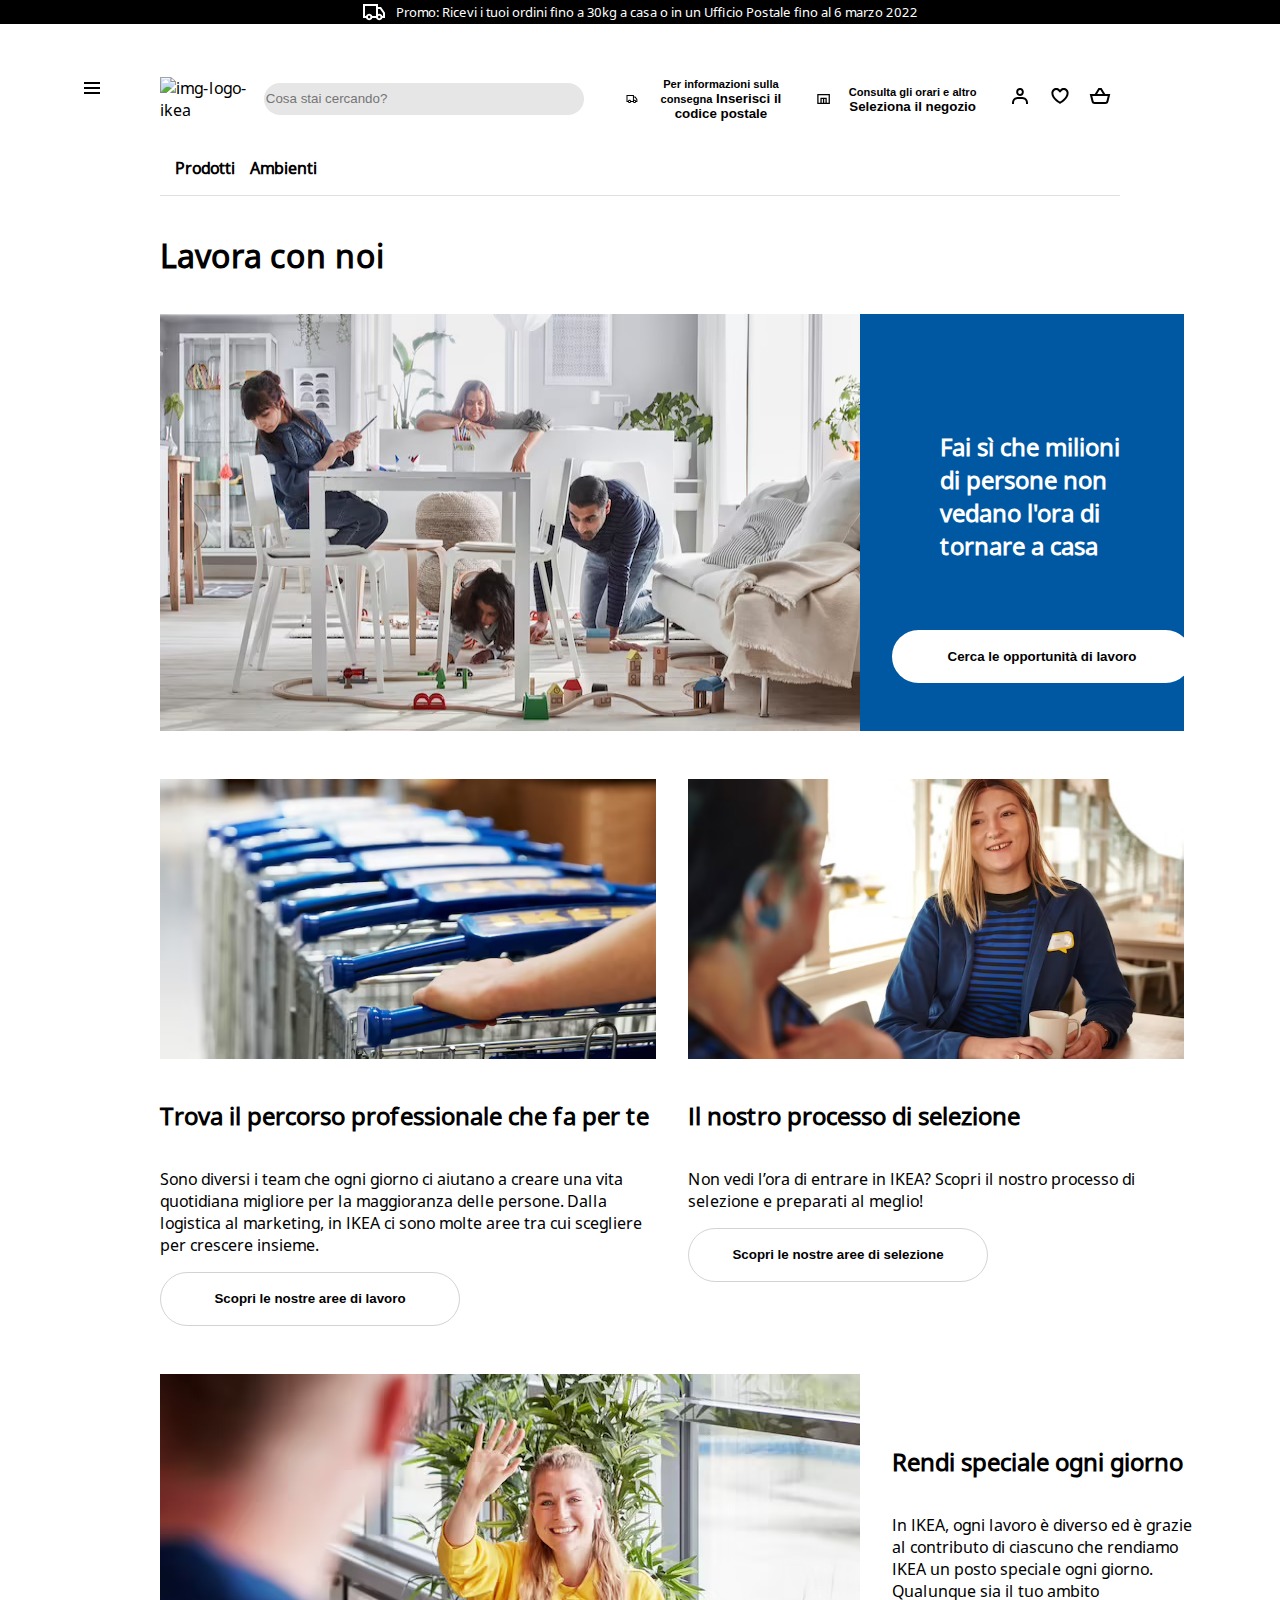
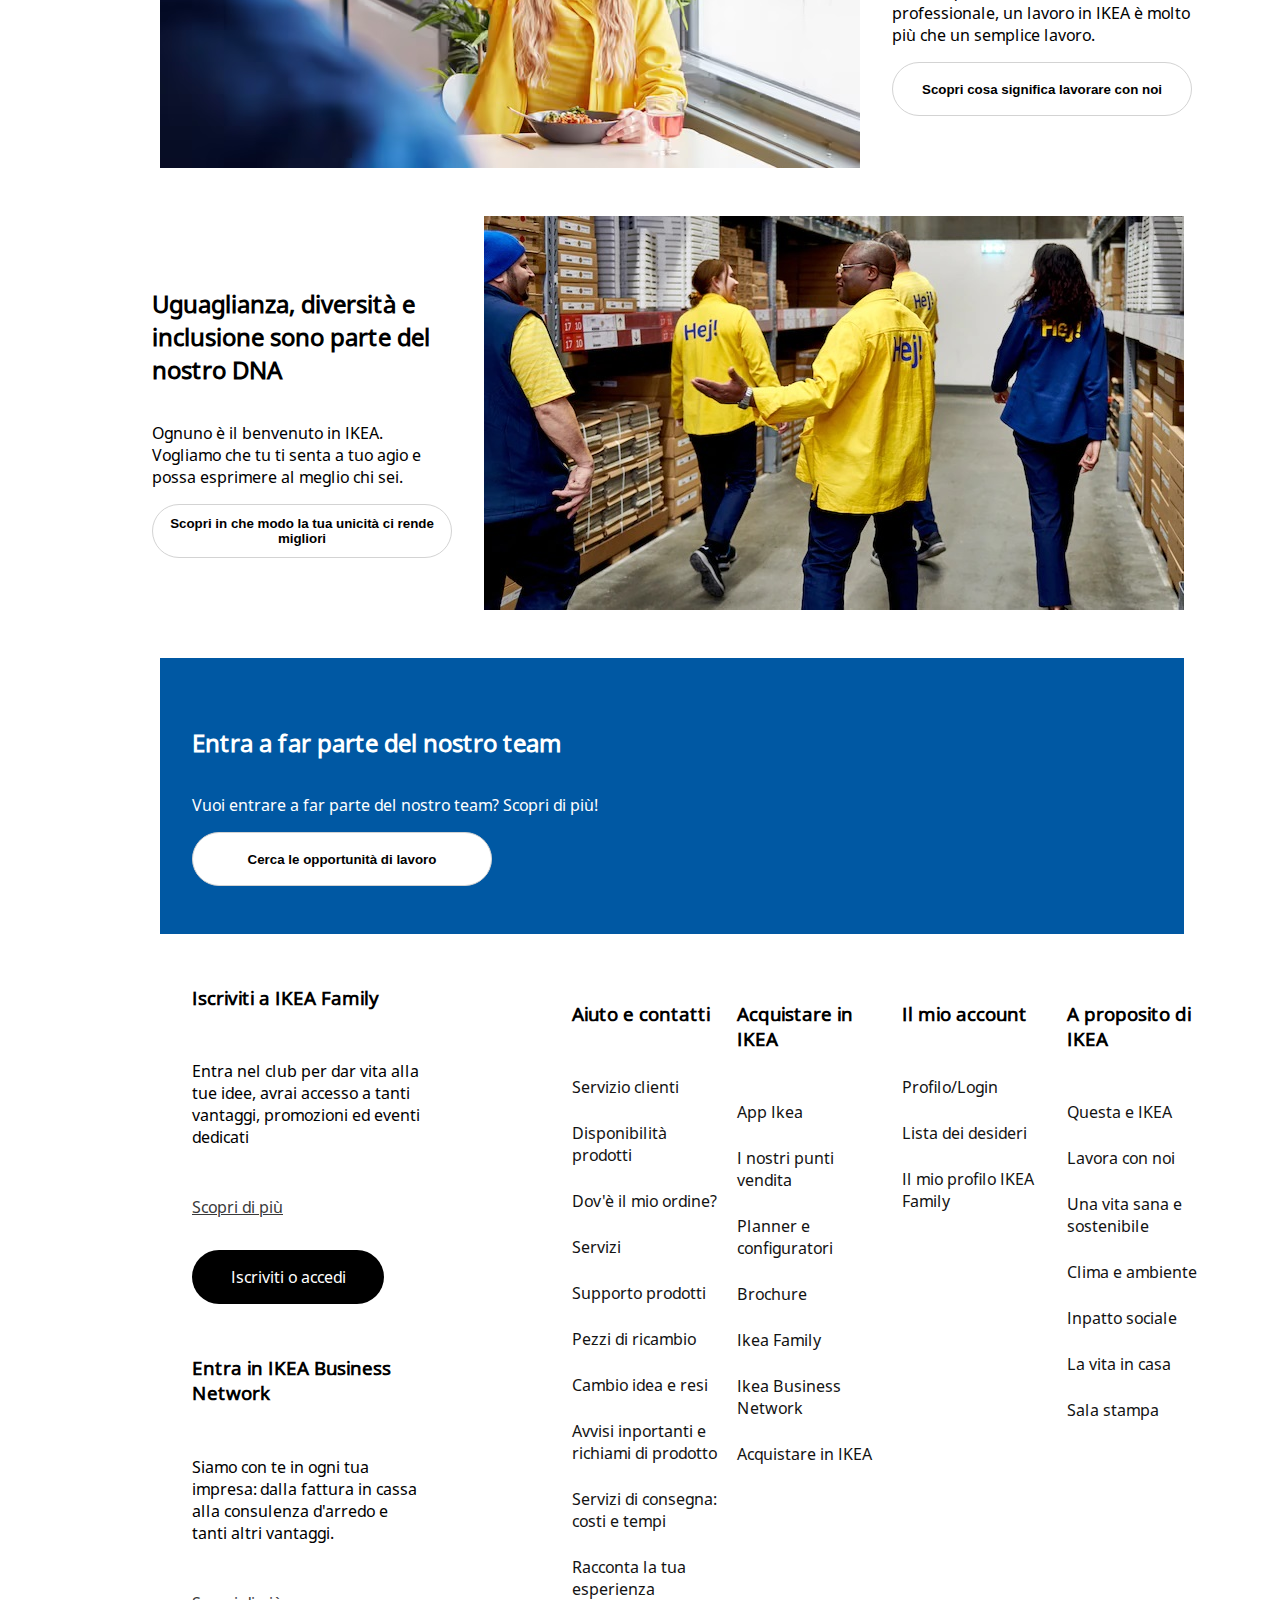
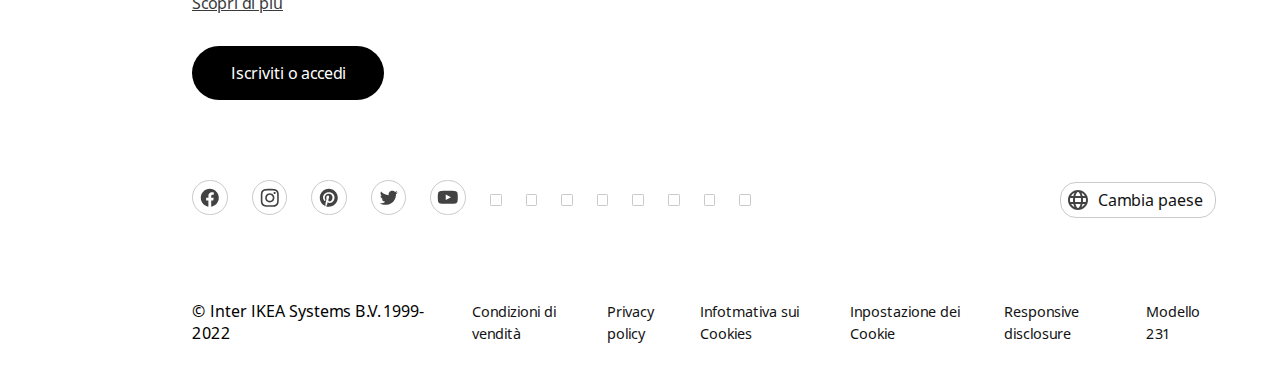
==== commit bbc80995: "added page work with us" ====
--- a/index.html
+++ b/index.html
@@ -1,1971 +1,374 @@
-<!DOCTYPE html>
-<html lang="it">
-  <head>
-    <meta charset="UTF-8" />
-    <meta http-equiv="X-UA-Compatible" content="IE=edge" />
-    <meta name="viewport" content="width=device-width, initial-scale=1.0" />
-    <title>Mobili e Accessori per l'Arredamento della Casa - IKEA IT</title>
-
-    <link
-      rel="shortcut icon"
-      href="https://www.ikea.com/it/it/static/favicon.838d8a3778e4d716eb72.ico"
-    />
-    <meta
-      name="description"
-      content="Tutto per l’arredamento della casa: divani, letti, lampade, mobili e accessori per bagno, camera da letto, cucine, soggiorni e camerette. Nei negozi e online su IKEA.it."
-    />
-    <meta
-      property="og:image"
-      content="https://www.ikea.com/images/ikea-italia-7651d2cd373a2871a552fe2ed7880472.png?f=xxxl"
-    />
-
-    <link rel="stylesheet" href="styles/common-elements.css" />
-    <link rel="stylesheet" href="styles/style.css" />
-  </head>
-  <body>
-    <header>
-      <div id="promo">
-        <svg
-          width="24"
-          height="24"
-          viewBox="0 0 24 24"
-          fill="white"
-          xmlns="http://www.w3.org/2000/svg"
-        >
-          <path
-            fill-rule="evenodd"
-            clip-rule="evenodd"
-            d="M1 4h15v3h3.0246l3.9793 5.6848V18h-2.6567c-.4218 1.3056-1.6473 2.25-3.0933 2.25-1.446 0-2.6715-.9444-3.0932-2.25h-3.9044c-.4217 1.3056-1.6472 2.25-3.0932 2.25S4.4916 19.3056 4.0698 18H1V4zm3.0698 12c.4218-1.3056 1.6473-2.25 3.0933-2.25 1.446 0 2.6715.9444 3.0932 2.25H14V6H3v10h1.0698zM16 14.0007a3.24 3.24 0 0 1 1.2539-.2507c1.446 0 2.6715.9444 3.0933 2.25h.6567v-2.6848L17.9833 9H16v5.0007zM7.163 15.75c-.6903 0-1.25.5596-1.25 1.25s.5597 1.25 1.25 1.25c.6904 0 1.25-.5596 1.25-1.25s-.5596-1.25-1.25-1.25zm10.0909 0c-.6904 0-1.25.5596-1.25 1.25s.5596 1.25 1.25 1.25 1.25-.5596 1.25-1.25-.5596-1.25-1.25-1.25z"
-          ></path>
-        </svg>
-
-        <a href="#">
-          Promo: Ricevi i tuoi ordini fino a 30kg a casa o in un Ufficio Postale
-          fino al 6 marzo 2022</a
-        >
-      </div>
-      <aside>
-        <div class="header-hamburger">
-          <svg
-            focusable="false"
-            width="24"
-            height="24"
-            viewBox="0 0 24 24"
-            fill="black"
-            xmlns="http://www.w3.org/2000/svg"
-          >
-            <path
-              fill-rule="evenodd"
-              clip-rule="evenodd"
-              d="M20 8H4V6h16v2zm0 5H4v-2h16v2zm0 5H4v-2h16v2z"
-            ></path>
-          </svg>
-        </div>
-      </aside>
-
-      <nav>
-        <div class="header-container">
-          <div class="header">
-            <div id="logo-container">
-              <div class="header-logo">
-                <img
-                  src="https://www.ikea.com/it/it/static/ikea-logo.f7d9229f806b59ec64cb.svg"
-                  alt="img-logo-ikea"
-                  type="image/svg"
-                />
-              </div>
-              <div class="header-search-bar">
-                <form action="">
-                  <input type="text" placeholder="Cosa stai cercando?" />
-                </form>
-              </div>
-            </div>
-
-            <div class="header-link">
-              <ul>
-                <li>
-                  <div class="btn-link">
-                    <svg
-                      focusable="false"
-                      width="24"
-                      height="24"
-                      viewBox="0 0 24 24"
-                      fill="black"
-                      xmlns="http://www.w3.org/2000/svg"
-                    >
-                      <path
-                        fill-rule="evenodd"
-                        clip-rule="evenodd"
-                        d="M1 4h15v3h3.0246l3.9793 5.6848V18h-2.6567c-.4218 1.3056-1.6473 2.25-3.0933 2.25-1.446 0-2.6715-.9444-3.0932-2.25h-3.9044c-.4217 1.3056-1.6472 2.25-3.0932 2.25S4.4916 19.3056 4.0698 18H1V4zm3.0698 12c.4218-1.3056 1.6473-2.25 3.0933-2.25 1.446 0 2.6715.9444 3.0932 2.25H14V6H3v10h1.0698zM16 14.0007a3.24 3.24 0 0 1 1.2539-.2507c1.446 0 2.6715.9444 3.0933 2.25h.6567v-2.6848L17.9833 9H16v5.0007zM7.163 15.75c-.6903 0-1.25.5596-1.25 1.25s.5597 1.25 1.25 1.25c.6904 0 1.25-.5596 1.25-1.25s-.5596-1.25-1.25-1.25zm10.0909 0c-.6904 0-1.25.5596-1.25 1.25s.5596 1.25 1.25 1.25 1.25-.5596 1.25-1.25-.5596-1.25-1.25-1.25z"
-                      ></path>
-                    </svg>
-                    <div class="text-information">
-                      <small>Per informazioni sulla consegna</small>
-                      <strong>Inserisci il codice postale</strong>
-                    </div>
-                  </div>
-                </li>
-                <li>
-                  <div class="btn-link">
-                    <svg
-                      focusable="false"
-                      width="26"
-                      height="26"
-                      viewBox="0 0 24 24"
-                      fill="black"
-                      xmlns="http://www.w3.org/2000/svg"
-                    >
-                      <path
-                        fill-rule="evenodd"
-                        clip-rule="evenodd"
-                        d="M22 20V4H2v16h20zM20 6H4v12h3v-8h10v8h3V6zm-9 6H9v6h2v-6zm2 6h2v-6h-2v6z"
-                      ></path>
-                    </svg>
-                    <div class="text-information">
-                      <small>Consulta gli orari e altro</small>
-                      <strong>Seleziona il negozio</strong>
-                    </div>
-                  </div>
-                </li>
-                <li class="header-profile-link">
-                  <a
-                    href="https://www.ikea.com/it/it/profile/login/"
-                    aria-label="Il mio profilo"
-                    rel="nofollow"
-                    data-tracking-label="profile"
-                    data-profile-link=""
-                  >
-                    <span>
-                      <svg
-                        focusable="false"
-                        width="24"
-                        height="24"
-                        viewBox="0 0 24 24"
-                        fill="black"
-                        xmlns="http://www.w3.org/2000/svg"
-                      >
-                        <path
-                          fill-rule="evenodd"
-                          clip-rule="evenodd"
-                          d="M10.6724 6.4678c.2734-.2812.6804-.4707 1.3493-.4707.3971 0 .705.0838.9529.2225.241.1348.4379.3311.5934.6193l.0033.006c.1394.2541.237.6185.237 1.1403 0 .7856-.2046 1.2451-.4796 1.5278l-.0048.005c-.2759.2876-.679.4764-1.334.4764-.3857 0-.6962-.082-.956-.2241-.2388-.1344-.4342-.3293-.5888-.6147-.1454-.275-.2419-.652-.2419-1.1704 0-.7902.2035-1.2442.4692-1.5174zm1.3493-2.4717c-1.0834 0-2.054.3262-2.7838 1.0766-.7376.7583-1.0358 1.781-1.0358 2.9125 0 .7656.1431 1.483.4773 2.112l.0031.0058c.3249.602.785 1.084 1.3777 1.4154l.0062.0035c.5874.323 1.2368.4736 1.9235.4736 1.0818 0 2.0484-.3333 2.7755-1.0896.7406-.7627 1.044-1.786 1.044-2.9207 0-.7629-.1421-1.4784-.482-2.0996-.3247-.6006-.7844-1.0815-1.376-1.4125-.5858-.3276-1.2388-.477-1.9297-.477zM6.4691 16.8582c.2983-.5803.7228-1.0273 1.29-1.3572.5582-.3191 1.2834-.5049 2.2209-.5049h4.04c.9375 0 1.6626.1858 2.2209.5049.5672.3299.9917.7769 1.29 1.3572.3031.5896.4691 1.2936.4691 2.1379v1h2v-1c0-1.1122-.2205-2.1384-.6904-3.0523a5.3218 5.3218 0 0 0-2.0722-2.1769c-.9279-.5315-2.0157-.7708-3.2174-.7708H9.98c-1.1145 0-2.2483.212-3.2225.7737-.8982.5215-1.5928 1.2515-2.0671 2.174C4.2205 16.8577 4 17.8839 4 18.9961v1h2v-1c0-.8443.166-1.5483.4691-2.1379z"
-                        ></path>
-                      </svg>
-                    </span>
-                  </a>
-                </li>
-                <li class="header-wish-list">
-                  <a
-                    href="https://www.ikea.com/it/it/favourites/"
-                    aria-label="Lista dei desideri"
-                    rel="nofollow"
-                    data-tracking-label="shopping-list"
-                  >
-                    <span>
-                      <svg
-                        focusable="false"
-                        width="24"
-                        height="24"
-                        viewBox="0 0 24 24"
-                        fill="black"
-                        xmlns="http://www.w3.org/2000/svg"
-                      >
-                        <path
-                          fill-rule="evenodd"
-                          clip-rule="evenodd"
-                          d="M12.336 5.52055C14.2336 3.62376 17.3096 3.62401 19.2069 5.52129C20.2067 6.52115 20.6796 7.85005 20.6259 9.15761C20.6151 12.2138 18.4184 14.8654 16.4892 16.6366C15.4926 17.5517 14.5004 18.2923 13.7593 18.8036C13.3879 19.0598 13.0771 19.2601 12.8574 19.3973C12.7475 19.466 12.6601 19.519 12.5992 19.5555C12.5687 19.5737 12.5448 19.5879 12.5279 19.5978L12.5079 19.6094L12.502 19.6129L12.5001 19.614C12.5001 19.614 12.4989 19.6147 11.9999 18.748C11.501 19.6147 11.5005 19.6144 11.5005 19.6144L11.4979 19.6129L11.4919 19.6094L11.472 19.5978C11.4551 19.5879 11.4312 19.5737 11.4007 19.5555C11.3397 19.519 11.2524 19.466 11.1425 19.3973C10.9227 19.2601 10.612 19.0598 10.2405 18.8036C9.49947 18.2923 8.50726 17.5517 7.51063 16.6366C5.58146 14.8654 3.38477 12.2139 3.37399 9.15765C3.32024 7.85008 3.79314 6.52117 4.79301 5.52129C6.69054 3.62376 9.76704 3.62376 11.6646 5.52129L11.9993 5.856L12.3353 5.52129L12.336 5.52055ZM11.9999 18.748L11.5005 19.6144L11.9999 19.9019L12.4989 19.6147L11.9999 18.748ZM11.9999 17.573C12.1727 17.462 12.384 17.3226 12.6236 17.1573C13.3125 16.6821 14.2267 15.9988 15.1366 15.1634C17.0157 13.4381 18.6259 11.2919 18.6259 9.13506V9.11213L18.627 9.08922C18.6626 8.31221 18.3844 7.52727 17.7926 6.9355C16.6762 5.81903 14.866 5.81902 13.7495 6.9355L13.7481 6.93689L11.9965 8.68166L10.2504 6.9355C9.13387 5.81903 7.3237 5.81903 6.20722 6.9355C5.61546 7.52727 5.33724 8.31221 5.3729 9.08922L5.37395 9.11213V9.13507C5.37395 11.2919 6.98418 13.4381 8.86325 15.1634C9.77312 15.9988 10.6874 16.6821 11.3762 17.1573C11.6159 17.3226 11.8271 17.462 11.9999 17.573Z"
-                        ></path>
-                      </svg>
-                    </span>
-                  </a>
-                </li>
-                <li class="header-cart">
-                  <a
-                    href="https://www.ikea.com/it/it/shoppingcart/"
-                    aria-label="Carrello"
-                    rel="nofollow"
-                    data-tracking-label="shopping-bag"
-                  >
-                    <span>
-                      <svg
-                        focusable="false"
-                        width="24"
-                        height="24"
-                        viewBox="0 0 24 24"
-                        fill="black"
-                        xmlns="http://www.w3.org/2000/svg"
-                      >
-                        <path
-                          fill-rule="evenodd"
-                          clip-rule="evenodd"
-                          d="M10.9994 4h-.5621l-.2922.4802-3.357 5.517h-5.069l.3107 1.2425 1.6212 6.4851c.334 1.3355 1.5339 2.2724 2.9105 2.2724h10.8769c1.3766 0 2.5765-.9369 2.9104-2.2724l1.6213-6.4851.3106-1.2425h-5.0695l-3.3574-5.517L13.5618 4h-2.5624zm3.8707 5.9972L12.4376 6h-.8761L9.1292 9.9972h5.7409zm-9.2787 7.2425-1.3106-5.2425h15.4384l-1.3106 5.2425a1 1 0 0 1-.9701.7575H6.5615a1 1 0 0 1-.97-.7575z"
-                        ></path>
-                      </svg>
-                    </span>
-                  </a>
-                </li>
-              </ul>
-            </div>
-          </div>
-        </div>
-      </nav>
-    </header>
-
-    <main>
-      <article id="delivery-offer">
-        <picture>
-          <source media="(min-width:900px)" srcset="assets/consegnaw900.jpg" />
-          <img
-            src="assets/consegnaw600.webp"
-            alt="Consegna 5 Euro fino a 30KG"
-          />
-        </picture>
-
-        <div id="delivery-description">
-          <h1>Ricevi i tuoi acquisti a casa o presso un Ufficio Postale</h1>
-          <p>
-            <strong>Dal 15 febbraio 2022 al 6 marzo 2022</strong> puoi scegliere
-            di ricevere i tuoi <strong>ordini fino a 30 kg</strong> a casa o
-            presso un Ufficio Postale a soli <strong>€5</strong>. Hai bisogno di
-            aiuto? <a href="#">Acquista telefonicamente in pochi minuti!</a>
-          </p>
-          <p id="delivery-option">
-            <a href="#">Ricevi a casa</a>
-            <a href="#">Ritira presso un Ufficio Postale</a>
-          </p>
-
-          <p id="disclaimer">
-            Questo servizio non è applicabile ad alcuni prodotti per misura o
-            fragilità. Verificane la compatibilità aggiungendoli al carrello.
-          </p>
-        </div>
-      </article>
-
-      <section id="organized-life">
-        <div class="sec-description">
-          <h1>Apri la porta a una vita più organizzata</h1>
-          <h2>
-            Quando in casa è tutto in ordine, puoi affrontare qualunque cosa
-            succeda fuori.
-          </h2>
-
-          <a class="sec-button" href="#">Scopri come organizzare la tua casa</a>
-        </div>
-
-        <div id="sec-img-container">
-          <div id="image1">
-            <a class="ambient-link" href="">
-              <div class="article-in-img">
-                <label>OOO</label>
-                <p>Specchio Meraviglioso<small>2000$</small></p>
-              </div>
-
-              <img
-                src="https://www.ikea.com/ext/ingkadam/m/347b64de7b1f6b25/original/PE859857.jpg?f=xl"
-                alt="Ambiente 1"
-              />
-            </a>
-          </div>
-
-          <div id="bag">
-            <img
-              src="https://www.ikea.com/ext/ingkadam/m/75e385c8d86371a2/original/PH165675.jpg?f=xs"
-              alt="Ambiente 2"
-            />
-          </div>
-
-          <div id="shoes">
-            <img
-              src="https://www.ikea.com/ext/ingkadam/m/533128bd8d4374fa/original/PH166513-crop001.jpg?f=xs"
-              alt="Ambiente 3"
-            />
-          </div>
-
-          <div id="bookshelf">
-            <img
-              src="https://www.ikea.com/ext/ingkadam/m/42fb8b05fd3d83f6/original/PH164944-crop002.jpg?f=xs"
-              alt="Ambiente 4"
-            />
-          </div>
-
-          <div id="clothes">
-            <img
-              src="https://www.ikea.com/ext/ingkadam/m/4d59659dfe37d8e1/original/PH178728-crop001.jpg?f=xs"
-              alt="Ambiente 5"
-            />
-          </div>
-        </div>
-      </section>
-
-      <section id="now-ikea">
-        <h1>Adesso in IKEA</h1>
-
-        <!--<div class="svg-container"> Don't work
-                <svg focusable="false" viewBox="0 0 24 24" class="pub__svg-icon pub__btn__icon" aria-hidden="true">
-                    <path fill-rule="evenodd" d="m7 12.0009 8.0012-8.0007 1.4142 1.4142-6.587 6.5866 6.5859 6.5868L15 20.002l-8-8.0011z" clipRule="evenodd"></path>
-                </svg>
-            </div> !-->
-        <div class="overflow-container">
-          <div id="container-sec2">
-            <a href="">
-              <div class="now-container decoration">
-                <img
-                  src="https://www.ikea.com/ext/ingkadam/m/1fff1b5dc9c2d65f/original/PH182960.jpg?f=m"
-                  alt="Soprammobili fiori"
-                />
-                <h1>Rinnova la tua casa con le decorazioni</h1>
-                <h2>Scopri le nostre decorazioni</h2>
-                <a class="arrow-btn-sec2" href="#">
-                  <svg fill="white" viewbox="0 0 24 24">
-                    <path
-                      fill-rule="evenodd"
-                      clip-rule="evenodd"
-                      d="M19.2937 12.7074L20.0008 12.0003L19.2938 11.2932L12.0008 3.99927L10.5865 5.41339L16.1727 11.0003H4V13.0003H16.1723L10.5855 18.5868L11.9996 20.0011L19.2937 12.7074Z"
-                    ></path>
-                  </svg>
-                </a>
-              </div>
-            </a>
-
-            <a href="">
-              <div class="now-container new-offers">
-                <img
-                  src="https://www.ikea.com/images/04/02/040205f86c50691c4ad8ca624e4a8182.jpg?f=m"
-                  alt="Libreria Ufficio"
-                />
-                <h1>Novità</h1>
-                <h2>Scopri tutte le novità del nostro assortimento</h2>
-                <a class="arrow-btn-sec2" href="#">
-                  <svg fill="white" viewbox="0 0 24 24">
-                    <path
-                      fill-rule="evenodd"
-                      clip-rule="evenodd"
-                      d="M19.2937 12.7074L20.0008 12.0003L19.2938 11.2932L12.0008 3.99927L10.5865 5.41339L16.1727 11.0003H4V13.0003H16.1723L10.5855 18.5868L11.9996 20.0011L19.2937 12.7074Z"
-                    ></path>
-                  </svg>
-                </a>
-              </div>
-            </a>
-
-            <a href="">
-              <div class="now-container hembjuden">
-                <img
-                  src="https://www.ikea.com/images/ba/c2/bac2cc4f3e9ea359a11d4b5cebbde7b4.jpg?f=m"
-                  alt="Collezione HEMBJUDEN a tavola"
-                />
-                <h1>HEMBJUDEN Collezione in edizione limitata</h1>
-                <h2>Scopri la collezione ispirata al Marocco</h2>
-                <a class="arrow-btn-sec2" href="#">
-                  <svg fill="white" viewbox="0 0 24 24">
-                    <path
-                      fill-rule="evenodd"
-                      clip-rule="evenodd"
-                      d="M19.2937 12.7074L20.0008 12.0003L19.2938 11.2932L12.0008 3.99927L10.5865 5.41339L16.1727 11.0003H4V13.0003H16.1723L10.5855 18.5868L11.9996 20.0011L19.2937 12.7074Z"
-                    ></path>
-                  </svg>
-                </a>
-              </div>
-            </a>
-
-            <a href="">
-              <div class="now-container low-price">
-                <img
-                  src="https://www.ikea.com/images/df/24/df24cf83d5918042b129f6ab48d5f582.jpg?f=m"
-                  alt="Porta pantofole"
-                />
-                <h1>Il nostro prezzo più basso</h1>
-                <h2>
-                  Quando progettiamo un prodotto, pensiamo prima di tutto al
-                  prezzo
-                </h2>
-                <a class="arrow-btn-sec2" href="#">
-                  <svg fill="white" viewbox="0 0 24 24">
-                    <path
-                      fill-rule="evenodd"
-                      clip-rule="evenodd"
-                      d="M19.2937 12.7074L20.0008 12.0003L19.2938 11.2932L12.0008 3.99927L10.5865 5.41339L16.1727 11.0003H4V13.0003H16.1723L10.5855 18.5868L11.9996 20.0011L19.2937 12.7074Z"
-                    ></path>
-                  </svg>
-                </a>
-              </div>
-            </a>
-          </div>
-        </div>
-      </section>
-
-      <section class="sec-3-4">
-        <h1>Una casa più sostenibile</h1>
-        <div class="overflow-container">
-          <div class="container-scroll-little">
-            <a href="#">
-              <div class="element-scroll">
-                <img
-                  class="pub__image"
-                  src="https://www.ikea.com/images/b9/15/b915aaec84d2414ee973da072a0e9939.jpg?f=s"
-                  srcset="
-                    https://www.ikea.com/images/b9/15/b915aaec84d2414ee973da072a0e9939.jpg?f=sg   1600w,
-                    https://www.ikea.com/images/b9/15/b915aaec84d2414ee973da072a0e9939.jpg?f=xxxl 1400w,
-                    https://www.ikea.com/images/b9/15/b915aaec84d2414ee973da072a0e9939.jpg?f=xxl   950w,
-                    https://www.ikea.com/images/b9/15/b915aaec84d2414ee973da072a0e9939.jpg?f=xl    800w,
-                    https://www.ikea.com/images/b9/15/b915aaec84d2414ee973da072a0e9939.jpg?f=l     750w,
-                    https://www.ikea.com/images/b9/15/b915aaec84d2414ee973da072a0e9939.jpg?f=m     600w,
-                    https://www.ikea.com/images/b9/15/b915aaec84d2414ee973da072a0e9939.jpg?f=s     500w,
-                    https://www.ikea.com/images/b9/15/b915aaec84d2414ee973da072a0e9939.jpg?f=xs    400w,
-                    https://www.ikea.com/images/b9/15/b915aaec84d2414ee973da072a0e9939.jpg?f=xxs   300w,
-                    https://www.ikea.com/images/b9/15/b915aaec84d2414ee973da072a0e9939.jpg?f=xxxs  240w
-                  "
-                />
-                <button>Riporta e Rivendi</button>
-              </div>
-            </a>
-
-            <a href="#">
-              <div class="element-scroll">
-                <img
-                  class="pub__image"
-                  src="https://www.ikea.com/images/e4/0d/e40d962f7a94816e925af763c08b821b.jpg?f=s"
-                  srcset="
-                    https://www.ikea.com/images/e4/0d/e40d962f7a94816e925af763c08b821b.jpg?f=sg   1600w,
-                    https://www.ikea.com/images/e4/0d/e40d962f7a94816e925af763c08b821b.jpg?f=xxxl 1400w,
-                    https://www.ikea.com/images/e4/0d/e40d962f7a94816e925af763c08b821b.jpg?f=xxl   950w,
-                    https://www.ikea.com/images/e4/0d/e40d962f7a94816e925af763c08b821b.jpg?f=xl    800w,
-                    https://www.ikea.com/images/e4/0d/e40d962f7a94816e925af763c08b821b.jpg?f=l     750w,
-                    https://www.ikea.com/images/e4/0d/e40d962f7a94816e925af763c08b821b.jpg?f=m     600w,
-                    https://www.ikea.com/images/e4/0d/e40d962f7a94816e925af763c08b821b.jpg?f=s     500w,
-                    https://www.ikea.com/images/e4/0d/e40d962f7a94816e925af763c08b821b.jpg?f=xs    400w,
-                    https://www.ikea.com/images/e4/0d/e40d962f7a94816e925af763c08b821b.jpg?f=xxs   300w,
-                    https://www.ikea.com/images/e4/0d/e40d962f7a94816e925af763c08b821b.jpg?f=xxxs  240w
-                  "
-                />
-                <button>Circular Hub</button>
-              </div>
-            </a>
-
-            <a href="#">
-              <div class="element-scroll">
-                <img
-                  class="pub__image"
-                  alt="pannelli solari - IKEA"
-                  src="https://www.ikea.com/images/pannelli-solari-ikea-46e9f3c6f34a4f7235b35ce65930d95d.jpg?f=s"
-                  srcset="
-                    https://www.ikea.com/images/pannelli-solari-ikea-46e9f3c6f34a4f7235b35ce65930d95d.jpg?f=sg   1600w,
-                    https://www.ikea.com/images/pannelli-solari-ikea-46e9f3c6f34a4f7235b35ce65930d95d.jpg?f=xxxl 1400w,
-                    https://www.ikea.com/images/pannelli-solari-ikea-46e9f3c6f34a4f7235b35ce65930d95d.jpg?f=xxl   950w,
-                    https://www.ikea.com/images/pannelli-solari-ikea-46e9f3c6f34a4f7235b35ce65930d95d.jpg?f=xl    800w,
-                    https://www.ikea.com/images/pannelli-solari-ikea-46e9f3c6f34a4f7235b35ce65930d95d.jpg?f=l     750w,
-                    https://www.ikea.com/images/pannelli-solari-ikea-46e9f3c6f34a4f7235b35ce65930d95d.jpg?f=m     600w,
-                    https://www.ikea.com/images/pannelli-solari-ikea-46e9f3c6f34a4f7235b35ce65930d95d.jpg?f=s     500w,
-                    https://www.ikea.com/images/pannelli-solari-ikea-46e9f3c6f34a4f7235b35ce65930d95d.jpg?f=xs    400w,
-                    https://www.ikea.com/images/pannelli-solari-ikea-46e9f3c6f34a4f7235b35ce65930d95d.jpg?f=xxs   300w,
-                    https://www.ikea.com/images/pannelli-solari-ikea-46e9f3c6f34a4f7235b35ce65930d95d.jpg?f=xxxs  240w
-                  "
-                />
-                <button>Pannelli solari</button>
-              </div>
-            </a>
-
-            <a href="#">
-              <div class="element-scroll">
-                <img
-                  class="pub__image"
-                  alt="Una mano regola il flusso dell’acqua di un miscelatore per cucina GLYPEN in acciaio inossidabile; accanto, uno spazzolino per i piatti TÅRTSMET."
-                  src="https://www.ikea.com/images/una-mano-regola-il-flusso-dellacqua-di-un-miscelatore-per-cu-14fbd77f6aa85fa6507304582a533201.jpg?f=s"
-                  srcset="
-                    https://www.ikea.com/images/una-mano-regola-il-flusso-dellacqua-di-un-miscelatore-per-cu-14fbd77f6aa85fa6507304582a533201.jpg?f=sg   1600w,
-                    https://www.ikea.com/images/una-mano-regola-il-flusso-dellacqua-di-un-miscelatore-per-cu-14fbd77f6aa85fa6507304582a533201.jpg?f=xxxl 1400w,
-                    https://www.ikea.com/images/una-mano-regola-il-flusso-dellacqua-di-un-miscelatore-per-cu-14fbd77f6aa85fa6507304582a533201.jpg?f=xxl   950w,
-                    https://www.ikea.com/images/una-mano-regola-il-flusso-dellacqua-di-un-miscelatore-per-cu-14fbd77f6aa85fa6507304582a533201.jpg?f=xl    800w,
-                    https://www.ikea.com/images/una-mano-regola-il-flusso-dellacqua-di-un-miscelatore-per-cu-14fbd77f6aa85fa6507304582a533201.jpg?f=l     750w,
-                    https://www.ikea.com/images/una-mano-regola-il-flusso-dellacqua-di-un-miscelatore-per-cu-14fbd77f6aa85fa6507304582a533201.jpg?f=m     600w,
-                    https://www.ikea.com/images/una-mano-regola-il-flusso-dellacqua-di-un-miscelatore-per-cu-14fbd77f6aa85fa6507304582a533201.jpg?f=s     500w,
-                    https://www.ikea.com/images/una-mano-regola-il-flusso-dellacqua-di-un-miscelatore-per-cu-14fbd77f6aa85fa6507304582a533201.jpg?f=xs    400w,
-                    https://www.ikea.com/images/una-mano-regola-il-flusso-dellacqua-di-un-miscelatore-per-cu-14fbd77f6aa85fa6507304582a533201.jpg?f=xxs   300w,
-                    https://www.ikea.com/images/una-mano-regola-il-flusso-dellacqua-di-un-miscelatore-per-cu-14fbd77f6aa85fa6507304582a533201.jpg?f=xxxs  240w
-                  "
-                  sizes="272px"
-                  loading="lazy"
-                  aria-labelledby="55231583-09a1-11ec-8ab2-815971b9a6cd-button"
-                />
-                <button>Risparmiare acqua</button>
-              </div>
-            </a>
-
-            <a href="#">
-              <div class="element-scroll">
-                <img
-                  class="pub__image"
-                  alt="Una mano preme l’interruttore di una lampada da tavolo bianca appoggiata su un tavolo azzurro."
-                  src="https://www.ikea.com/images/una-mano-preme-linterruttore-di-una-lampada-da-tavolo-bianca-1d87e4faf7b3304a323d3cca2e9b3efa.jpg?f=s"
-                  srcset="
-                    https://www.ikea.com/images/una-mano-preme-linterruttore-di-una-lampada-da-tavolo-bianca-1d87e4faf7b3304a323d3cca2e9b3efa.jpg?f=sg   1600w,
-                    https://www.ikea.com/images/una-mano-preme-linterruttore-di-una-lampada-da-tavolo-bianca-1d87e4faf7b3304a323d3cca2e9b3efa.jpg?f=xxxl 1400w,
-                    https://www.ikea.com/images/una-mano-preme-linterruttore-di-una-lampada-da-tavolo-bianca-1d87e4faf7b3304a323d3cca2e9b3efa.jpg?f=xxl   950w,
-                    https://www.ikea.com/images/una-mano-preme-linterruttore-di-una-lampada-da-tavolo-bianca-1d87e4faf7b3304a323d3cca2e9b3efa.jpg?f=xl    800w,
-                    https://www.ikea.com/images/una-mano-preme-linterruttore-di-una-lampada-da-tavolo-bianca-1d87e4faf7b3304a323d3cca2e9b3efa.jpg?f=l     750w,
-                    https://www.ikea.com/images/una-mano-preme-linterruttore-di-una-lampada-da-tavolo-bianca-1d87e4faf7b3304a323d3cca2e9b3efa.jpg?f=m     600w,
-                    https://www.ikea.com/images/una-mano-preme-linterruttore-di-una-lampada-da-tavolo-bianca-1d87e4faf7b3304a323d3cca2e9b3efa.jpg?f=s     500w,
-                    https://www.ikea.com/images/una-mano-preme-linterruttore-di-una-lampada-da-tavolo-bianca-1d87e4faf7b3304a323d3cca2e9b3efa.jpg?f=xs    400w,
-                    https://www.ikea.com/images/una-mano-preme-linterruttore-di-una-lampada-da-tavolo-bianca-1d87e4faf7b3304a323d3cca2e9b3efa.jpg?f=xxs   300w,
-                    https://www.ikea.com/images/una-mano-preme-linterruttore-di-una-lampada-da-tavolo-bianca-1d87e4faf7b3304a323d3cca2e9b3efa.jpg?f=xxxs  240w
-                  "
-                />
-                <button>Risparmiare energia</button>
-              </div>
-            </a>
-
-            <a href="#">
-              <div class="element-scroll">
-                <img
-                  class="pub__image"
-                  alt="Una donna dai capelli castani dorme su un cuscino ergonomico ROSENSKÄRM, sotto una coperta bianca. "
-                  src="https://www.ikea.com/images/una-donna-dai-capelli-castani-dorme-su-un-cuscino-ergonomico-be88a09c0ab571313c4e885abf46f26e.jpg?f=s"
-                  srcset="
-                    https://www.ikea.com/images/una-donna-dai-capelli-castani-dorme-su-un-cuscino-ergonomico-be88a09c0ab571313c4e885abf46f26e.jpg?f=sg   1600w,
-                    https://www.ikea.com/images/una-donna-dai-capelli-castani-dorme-su-un-cuscino-ergonomico-be88a09c0ab571313c4e885abf46f26e.jpg?f=xxxl 1400w,
-                    https://www.ikea.com/images/una-donna-dai-capelli-castani-dorme-su-un-cuscino-ergonomico-be88a09c0ab571313c4e885abf46f26e.jpg?f=xxl   950w,
-                    https://www.ikea.com/images/una-donna-dai-capelli-castani-dorme-su-un-cuscino-ergonomico-be88a09c0ab571313c4e885abf46f26e.jpg?f=xl    800w,
-                    https://www.ikea.com/images/una-donna-dai-capelli-castani-dorme-su-un-cuscino-ergonomico-be88a09c0ab571313c4e885abf46f26e.jpg?f=l     750w,
-                    https://www.ikea.com/images/una-donna-dai-capelli-castani-dorme-su-un-cuscino-ergonomico-be88a09c0ab571313c4e885abf46f26e.jpg?f=m     600w,
-                    https://www.ikea.com/images/una-donna-dai-capelli-castani-dorme-su-un-cuscino-ergonomico-be88a09c0ab571313c4e885abf46f26e.jpg?f=s     500w,
-                    https://www.ikea.com/images/una-donna-dai-capelli-castani-dorme-su-un-cuscino-ergonomico-be88a09c0ab571313c4e885abf46f26e.jpg?f=xs    400w,
-                    https://www.ikea.com/images/una-donna-dai-capelli-castani-dorme-su-un-cuscino-ergonomico-be88a09c0ab571313c4e885abf46f26e.jpg?f=xxs   300w,
-                    https://www.ikea.com/images/una-donna-dai-capelli-castani-dorme-su-un-cuscino-ergonomico-be88a09c0ab571313c4e885abf46f26e.jpg?f=xxxs  240w
-                  "
-                />
-                <button>Una casa più sana</button>
-              </div>
-            </a>
-
-            <a href="#">
-              <div class="element-scroll">
-                <img
-                  class="pub__image"
-                  alt="Tre contenitori bianchi SORTERA, di cui uno pieno di carta marrone, in una stanza piastrellata di bianco."
-                  src="https://www.ikea.com/images/tre-contenitori-bianchi-sortera-di-cui-uno-pieno-di-carta-ma-1c71619c51124cc21b168c891a31c2ce.jpg?f=s"
-                  srcset="
-                    https://www.ikea.com/images/tre-contenitori-bianchi-sortera-di-cui-uno-pieno-di-carta-ma-1c71619c51124cc21b168c891a31c2ce.jpg?f=sg   1600w,
-                    https://www.ikea.com/images/tre-contenitori-bianchi-sortera-di-cui-uno-pieno-di-carta-ma-1c71619c51124cc21b168c891a31c2ce.jpg?f=xxxl 1400w,
-                    https://www.ikea.com/images/tre-contenitori-bianchi-sortera-di-cui-uno-pieno-di-carta-ma-1c71619c51124cc21b168c891a31c2ce.jpg?f=xxl   950w,
-                    https://www.ikea.com/images/tre-contenitori-bianchi-sortera-di-cui-uno-pieno-di-carta-ma-1c71619c51124cc21b168c891a31c2ce.jpg?f=xl    800w,
-                    https://www.ikea.com/images/tre-contenitori-bianchi-sortera-di-cui-uno-pieno-di-carta-ma-1c71619c51124cc21b168c891a31c2ce.jpg?f=l     750w,
-                    https://www.ikea.com/images/tre-contenitori-bianchi-sortera-di-cui-uno-pieno-di-carta-ma-1c71619c51124cc21b168c891a31c2ce.jpg?f=m     600w,
-                    https://www.ikea.com/images/tre-contenitori-bianchi-sortera-di-cui-uno-pieno-di-carta-ma-1c71619c51124cc21b168c891a31c2ce.jpg?f=s     500w,
-                    https://www.ikea.com/images/tre-contenitori-bianchi-sortera-di-cui-uno-pieno-di-carta-ma-1c71619c51124cc21b168c891a31c2ce.jpg?f=xs    400w,
-                    https://www.ikea.com/images/tre-contenitori-bianchi-sortera-di-cui-uno-pieno-di-carta-ma-1c71619c51124cc21b168c891a31c2ce.jpg?f=xxs   300w,
-                    https://www.ikea.com/images/tre-contenitori-bianchi-sortera-di-cui-uno-pieno-di-carta-ma-1c71619c51124cc21b168c891a31c2ce.jpg?f=xxxs  240w
-                  "
-                />
-                <button>Ridurre i rifiuti</button>
-              </div>
-            </a>
-
-            <a href="#">
-              <div class="element-scroll">
-                <img
-                  class="pub__image"
-                  alt="Una sedia IVAR verniciata in verde chiaro posizionata su dei vecchi giornali stesi sul pavimento in legno chiaro di una stanza vuota dalle pareti rosa chiaro."
-                  src="https://www.ikea.com/images/una-sedia-ivar-verniciata-in-verde-chiaro-posizionata-su-dei-2bd31a7b150142b536fede04ad68087f.jpg?f=s"
-                  srcset="
-                    https://www.ikea.com/images/una-sedia-ivar-verniciata-in-verde-chiaro-posizionata-su-dei-2bd31a7b150142b536fede04ad68087f.jpg?f=sg   1600w,
-                    https://www.ikea.com/images/una-sedia-ivar-verniciata-in-verde-chiaro-posizionata-su-dei-2bd31a7b150142b536fede04ad68087f.jpg?f=xxxl 1400w,
-                    https://www.ikea.com/images/una-sedia-ivar-verniciata-in-verde-chiaro-posizionata-su-dei-2bd31a7b150142b536fede04ad68087f.jpg?f=xxl   950w,
-                    https://www.ikea.com/images/una-sedia-ivar-verniciata-in-verde-chiaro-posizionata-su-dei-2bd31a7b150142b536fede04ad68087f.jpg?f=xl    800w,
-                    https://www.ikea.com/images/una-sedia-ivar-verniciata-in-verde-chiaro-posizionata-su-dei-2bd31a7b150142b536fede04ad68087f.jpg?f=l     750w,
-                    https://www.ikea.com/images/una-sedia-ivar-verniciata-in-verde-chiaro-posizionata-su-dei-2bd31a7b150142b536fede04ad68087f.jpg?f=m     600w,
-                    https://www.ikea.com/images/una-sedia-ivar-verniciata-in-verde-chiaro-posizionata-su-dei-2bd31a7b150142b536fede04ad68087f.jpg?f=s     500w,
-                    https://www.ikea.com/images/una-sedia-ivar-verniciata-in-verde-chiaro-posizionata-su-dei-2bd31a7b150142b536fede04ad68087f.jpg?f=xs    400w,
-                    https://www.ikea.com/images/una-sedia-ivar-verniciata-in-verde-chiaro-posizionata-su-dei-2bd31a7b150142b536fede04ad68087f.jpg?f=xxs   300w,
-                    https://www.ikea.com/images/una-sedia-ivar-verniciata-in-verde-chiaro-posizionata-su-dei-2bd31a7b150142b536fede04ad68087f.jpg?f=xxxs  240w
-                  "
-                />
-                <button>Mobili più sostenibili</button>
-              </div>
-            </a>
-
-            <a href="#">
-              <div class="element-scroll">
-                <img
-                  class="pub__image"
-                  alt="Una coperta bianca e tre ciotole bianche appoggiate su un poggiapiedi GAMLEHULT con all’interno dei libri. "
-                  src="https://www.ikea.com/images/una-coperta-bianca-e-tre-ciotole-bianche-appoggiate-su-un-po-1a75a70c775e092d70c08da46fac4e59.jpg?f=s"
-                  srcset="
-                    https://www.ikea.com/images/una-coperta-bianca-e-tre-ciotole-bianche-appoggiate-su-un-po-1a75a70c775e092d70c08da46fac4e59.jpg?f=sg   1600w,
-                    https://www.ikea.com/images/una-coperta-bianca-e-tre-ciotole-bianche-appoggiate-su-un-po-1a75a70c775e092d70c08da46fac4e59.jpg?f=xxxl 1400w,
-                    https://www.ikea.com/images/una-coperta-bianca-e-tre-ciotole-bianche-appoggiate-su-un-po-1a75a70c775e092d70c08da46fac4e59.jpg?f=xxl   950w,
-                    https://www.ikea.com/images/una-coperta-bianca-e-tre-ciotole-bianche-appoggiate-su-un-po-1a75a70c775e092d70c08da46fac4e59.jpg?f=xl    800w,
-                    https://www.ikea.com/images/una-coperta-bianca-e-tre-ciotole-bianche-appoggiate-su-un-po-1a75a70c775e092d70c08da46fac4e59.jpg?f=l     750w,
-                    https://www.ikea.com/images/una-coperta-bianca-e-tre-ciotole-bianche-appoggiate-su-un-po-1a75a70c775e092d70c08da46fac4e59.jpg?f=m     600w,
-                    https://www.ikea.com/images/una-coperta-bianca-e-tre-ciotole-bianche-appoggiate-su-un-po-1a75a70c775e092d70c08da46fac4e59.jpg?f=s     500w,
-                    https://www.ikea.com/images/una-coperta-bianca-e-tre-ciotole-bianche-appoggiate-su-un-po-1a75a70c775e092d70c08da46fac4e59.jpg?f=xs    400w,
-                    https://www.ikea.com/images/una-coperta-bianca-e-tre-ciotole-bianche-appoggiate-su-un-po-1a75a70c775e092d70c08da46fac4e59.jpg?f=xxs   300w,
-                    https://www.ikea.com/images/una-coperta-bianca-e-tre-ciotole-bianche-appoggiate-su-un-po-1a75a70c775e092d70c08da46fac4e59.jpg?f=xxxs  240w
-                  "
-                />
-                <button>Materiali più sostenibili</button>
-              </div>
-            </a>
-
-            <a href="#">
-              <div class="element-scroll">
-                <img
-                  class="pub__image"
-                  alt="Polpette vegetali HUVUDROLL cucinate in una padella IKEA 365+."
-                  src="https://www.ikea.com/images/polpette-vegetali-huvudroll-cucinate-in-una-padella-ikea-365-341dd7932f1b2b17fc2b328a91af369c.jpg?f=s"
-                  srcset="
-                    https://www.ikea.com/images/polpette-vegetali-huvudroll-cucinate-in-una-padella-ikea-365-341dd7932f1b2b17fc2b328a91af369c.jpg?f=sg   1600w,
-                    https://www.ikea.com/images/polpette-vegetali-huvudroll-cucinate-in-una-padella-ikea-365-341dd7932f1b2b17fc2b328a91af369c.jpg?f=xxxl 1400w,
-                    https://www.ikea.com/images/polpette-vegetali-huvudroll-cucinate-in-una-padella-ikea-365-341dd7932f1b2b17fc2b328a91af369c.jpg?f=xxl   950w,
-                    https://www.ikea.com/images/polpette-vegetali-huvudroll-cucinate-in-una-padella-ikea-365-341dd7932f1b2b17fc2b328a91af369c.jpg?f=xl    800w,
-                    https://www.ikea.com/images/polpette-vegetali-huvudroll-cucinate-in-una-padella-ikea-365-341dd7932f1b2b17fc2b328a91af369c.jpg?f=l     750w,
-                    https://www.ikea.com/images/polpette-vegetali-huvudroll-cucinate-in-una-padella-ikea-365-341dd7932f1b2b17fc2b328a91af369c.jpg?f=m     600w,
-                    https://www.ikea.com/images/polpette-vegetali-huvudroll-cucinate-in-una-padella-ikea-365-341dd7932f1b2b17fc2b328a91af369c.jpg?f=s     500w,
-                    https://www.ikea.com/images/polpette-vegetali-huvudroll-cucinate-in-una-padella-ikea-365-341dd7932f1b2b17fc2b328a91af369c.jpg?f=xs    400w,
-                    https://www.ikea.com/images/polpette-vegetali-huvudroll-cucinate-in-una-padella-ikea-365-341dd7932f1b2b17fc2b328a91af369c.jpg?f=xxs   300w,
-                    https://www.ikea.com/images/polpette-vegetali-huvudroll-cucinate-in-una-padella-ikea-365-341dd7932f1b2b17fc2b328a91af369c.jpg?f=xxxs  240w
-                  "
-                />
-                <button>Alimentari più sostenibili</button>
-              </div>
-            </a>
-          </div>
-        </div>
-      </section>
-
-      <section class="sec-3-4">
-        <h1>Servizi IKEA</h1>
-        <div class="overflow-container">
-          <div class="container-scroll-little">
-            <a href="#">
-              <div class="element-scroll blue">
-                <h2>Scopri tutti i servizi</h2>
-                <button class="arrow-btn-sec-3-4">
-                  <svg fill="black" viewBox="0 0 24 24">
-                    <path
-                      fill-rule="evenodd"
-                      clip-rule="evenodd"
-                      d="M19.2937 12.7074L20.0008 12.0003L19.2938 11.2932L12.0008 3.99927L10.5865 5.41339L16.1727 11.0003H4V13.0003H16.1723L10.5855 18.5868L11.9996 20.0011L19.2937 12.7074Z"
-                    ></path>
-                  </svg>
-                </button>
-              </div>
-            </a>
-
-            <a href="#">
-              <div class="element-scroll">
-                <img
-                  class="pub__image"
-                  src="https://www.ikea.com/images/11/13/111321124743e2b0d6adbc6c306df96a.png?f=s"
-                  srcset="
-                    https://www.ikea.com/images/11/13/111321124743e2b0d6adbc6c306df96a.png?f=sg   1600w,
-                    https://www.ikea.com/images/11/13/111321124743e2b0d6adbc6c306df96a.png?f=xxxl 1400w,
-                    https://www.ikea.com/images/11/13/111321124743e2b0d6adbc6c306df96a.png?f=xxl   950w,
-                    https://www.ikea.com/images/11/13/111321124743e2b0d6adbc6c306df96a.png?f=xl    800w,
-                    https://www.ikea.com/images/11/13/111321124743e2b0d6adbc6c306df96a.png?f=l     750w,
-                    https://www.ikea.com/images/11/13/111321124743e2b0d6adbc6c306df96a.png?f=m     600w,
-                    https://www.ikea.com/images/11/13/111321124743e2b0d6adbc6c306df96a.png?f=s     500w,
-                    https://www.ikea.com/images/11/13/111321124743e2b0d6adbc6c306df96a.png?f=xs    400w,
-                    https://www.ikea.com/images/11/13/111321124743e2b0d6adbc6c306df96a.png?f=xxs   300w,
-                    https://www.ikea.com/images/11/13/111321124743e2b0d6adbc6c306df96a.png?f=xxxs  240w
-                  "
-                />
-                <button>Punti di ritiro Uffici Postali</button>
-              </div>
-            </a>
-
-            <a href="#">
-              <div class="element-scroll">
-                <img
-                  class="pub__image"
-                  alt="Clicca e ritira "
-                  src="https://www.ikea.com/images/clicca-e-ritira-a46e5addce741cf77f2666dc277e267f.png?f=s"
-                  srcset="
-                    https://www.ikea.com/images/clicca-e-ritira-a46e5addce741cf77f2666dc277e267f.png?f=sg   1600w,
-                    https://www.ikea.com/images/clicca-e-ritira-a46e5addce741cf77f2666dc277e267f.png?f=xxxl 1400w,
-                    https://www.ikea.com/images/clicca-e-ritira-a46e5addce741cf77f2666dc277e267f.png?f=xxl   950w,
-                    https://www.ikea.com/images/clicca-e-ritira-a46e5addce741cf77f2666dc277e267f.png?f=xl    800w,
-                    https://www.ikea.com/images/clicca-e-ritira-a46e5addce741cf77f2666dc277e267f.png?f=l     750w,
-                    https://www.ikea.com/images/clicca-e-ritira-a46e5addce741cf77f2666dc277e267f.png?f=m     600w,
-                    https://www.ikea.com/images/clicca-e-ritira-a46e5addce741cf77f2666dc277e267f.png?f=s     500w,
-                    https://www.ikea.com/images/clicca-e-ritira-a46e5addce741cf77f2666dc277e267f.png?f=xs    400w,
-                    https://www.ikea.com/images/clicca-e-ritira-a46e5addce741cf77f2666dc277e267f.png?f=xxs   300w,
-                    https://www.ikea.com/images/clicca-e-ritira-a46e5addce741cf77f2666dc277e267f.png?f=xxxs  240w
-                  "
-                />
-                <button>Clicca e ritira da €5</button>
-              </div>
-            </a>
-
-            <a href="#">
-              <div class="element-scroll">
-                <img
-                  class="pub__image"
-                  alt="Progetta con noi in videoconferenza"
-                  src="https://www.ikea.com/images/progetta-con-noi-in-videoconferenza-6e8476be4c3f85e2b623dfd7e0cbb66c.png?f=s"
-                  srcset="
-                    https://www.ikea.com/images/progetta-con-noi-in-videoconferenza-6e8476be4c3f85e2b623dfd7e0cbb66c.png?f=sg   1600w,
-                    https://www.ikea.com/images/progetta-con-noi-in-videoconferenza-6e8476be4c3f85e2b623dfd7e0cbb66c.png?f=xxxl 1400w,
-                    https://www.ikea.com/images/progetta-con-noi-in-videoconferenza-6e8476be4c3f85e2b623dfd7e0cbb66c.png?f=xxl   950w,
-                    https://www.ikea.com/images/progetta-con-noi-in-videoconferenza-6e8476be4c3f85e2b623dfd7e0cbb66c.png?f=xl    800w,
-                    https://www.ikea.com/images/progetta-con-noi-in-videoconferenza-6e8476be4c3f85e2b623dfd7e0cbb66c.png?f=l     750w,
-                    https://www.ikea.com/images/progetta-con-noi-in-videoconferenza-6e8476be4c3f85e2b623dfd7e0cbb66c.png?f=m     600w,
-                    https://www.ikea.com/images/progetta-con-noi-in-videoconferenza-6e8476be4c3f85e2b623dfd7e0cbb66c.png?f=s     500w,
-                    https://www.ikea.com/images/progetta-con-noi-in-videoconferenza-6e8476be4c3f85e2b623dfd7e0cbb66c.png?f=xs    400w,
-                    https://www.ikea.com/images/progetta-con-noi-in-videoconferenza-6e8476be4c3f85e2b623dfd7e0cbb66c.png?f=xxs   300w,
-                    https://www.ikea.com/images/progetta-con-noi-in-videoconferenza-6e8476be4c3f85e2b623dfd7e0cbb66c.png?f=xxxs  240w
-                  "
-                />
-                <button>Servizio di progettazione</button>
-              </div>
-            </a>
-
-            <a href="#">
-              <div class="element-scroll">
-                <img
-                  class="pub__image"
-                  alt="Nuova app IKEA"
-                  src="https://www.ikea.com/images/nuova-app-ikea-5163f9e0be36c5e15038386ecbfc3148.png?f=s"
-                  srcset="
-                    https://www.ikea.com/images/nuova-app-ikea-5163f9e0be36c5e15038386ecbfc3148.png?f=sg   1600w,
-                    https://www.ikea.com/images/nuova-app-ikea-5163f9e0be36c5e15038386ecbfc3148.png?f=xxxl 1400w,
-                    https://www.ikea.com/images/nuova-app-ikea-5163f9e0be36c5e15038386ecbfc3148.png?f=xxl   950w,
-                    https://www.ikea.com/images/nuova-app-ikea-5163f9e0be36c5e15038386ecbfc3148.png?f=xl    800w,
-                    https://www.ikea.com/images/nuova-app-ikea-5163f9e0be36c5e15038386ecbfc3148.png?f=l     750w,
-                    https://www.ikea.com/images/nuova-app-ikea-5163f9e0be36c5e15038386ecbfc3148.png?f=m     600w,
-                    https://www.ikea.com/images/nuova-app-ikea-5163f9e0be36c5e15038386ecbfc3148.png?f=s     500w,
-                    https://www.ikea.com/images/nuova-app-ikea-5163f9e0be36c5e15038386ecbfc3148.png?f=xs    400w,
-                    https://www.ikea.com/images/nuova-app-ikea-5163f9e0be36c5e15038386ecbfc3148.png?f=xxs   300w,
-                    https://www.ikea.com/images/nuova-app-ikea-5163f9e0be36c5e15038386ecbfc3148.png?f=xxxs  240w
-                  "
-                />
-                <button>App IKEA</button>
-              </div>
-            </a>
-
-            <a href="#">
-              <div class="element-scroll">
-                <img
-                  class="pub__image"
-                  alt="Finanziamenti"
-                  src="https://www.ikea.com/images/finanziamenti-6a5651e116e97f81cff632e7e6fa3acb.png?f=s"
-                  srcset="
-                    https://www.ikea.com/images/finanziamenti-6a5651e116e97f81cff632e7e6fa3acb.png?f=sg   1600w,
-                    https://www.ikea.com/images/finanziamenti-6a5651e116e97f81cff632e7e6fa3acb.png?f=xxxl 1400w,
-                    https://www.ikea.com/images/finanziamenti-6a5651e116e97f81cff632e7e6fa3acb.png?f=xxl   950w,
-                    https://www.ikea.com/images/finanziamenti-6a5651e116e97f81cff632e7e6fa3acb.png?f=xl    800w,
-                    https://www.ikea.com/images/finanziamenti-6a5651e116e97f81cff632e7e6fa3acb.png?f=l     750w,
-                    https://www.ikea.com/images/finanziamenti-6a5651e116e97f81cff632e7e6fa3acb.png?f=m     600w,
-                    https://www.ikea.com/images/finanziamenti-6a5651e116e97f81cff632e7e6fa3acb.png?f=s     500w,
-                    https://www.ikea.com/images/finanziamenti-6a5651e116e97f81cff632e7e6fa3acb.png?f=xs    400w,
-                    https://www.ikea.com/images/finanziamenti-6a5651e116e97f81cff632e7e6fa3acb.png?f=xxs   300w,
-                    https://www.ikea.com/images/finanziamenti-6a5651e116e97f81cff632e7e6fa3acb.png?f=xxxs  240w
-                  "
-                />
-                <button>Finanziamenti su misura per te</button>
-              </div>
-            </a>
-
-            <a href="#">
-              <div class="element-scroll">
-                <img
-                  class="pub__image"
-                  src="https://www.ikea.com/images/95/6c/956c43e563f08b476196f883ed315d65.png?f=s"
-                  srcset="
-                    https://www.ikea.com/images/95/6c/956c43e563f08b476196f883ed315d65.png?f=sg   1600w,
-                    https://www.ikea.com/images/95/6c/956c43e563f08b476196f883ed315d65.png?f=xxxl 1400w,
-                    https://www.ikea.com/images/95/6c/956c43e563f08b476196f883ed315d65.png?f=xxl   950w,
-                    https://www.ikea.com/images/95/6c/956c43e563f08b476196f883ed315d65.png?f=xl    800w,
-                    https://www.ikea.com/images/95/6c/956c43e563f08b476196f883ed315d65.png?f=l     750w,
-                    https://www.ikea.com/images/95/6c/956c43e563f08b476196f883ed315d65.png?f=m     600w,
-                    https://www.ikea.com/images/95/6c/956c43e563f08b476196f883ed315d65.png?f=s     500w,
-                    https://www.ikea.com/images/95/6c/956c43e563f08b476196f883ed315d65.png?f=xs    400w,
-                    https://www.ikea.com/images/95/6c/956c43e563f08b476196f883ed315d65.png?f=xxs   300w,
-                    https://www.ikea.com/images/95/6c/956c43e563f08b476196f883ed315d65.png?f=xxxs  240w
-                  "
-                />
-                <button>Carta regalo IKEA</button>
-              </div>
-            </a>
-          </div>
-        </div>
-      </section>
-
-      <section class="sec-3-4">
-        <div id="product-availability">
-          <h1>Informazioni sulla disponibilità prodotti</h1>
-          <button class="btn-black">Maggiori informazioni</button>
-        </div>
-
-        <div class="overflow-container">
-          <div class="container-scroll-little">
-            <a href="#">
-              <div class="element-scroll red">
-                <h2>I più venduti</h2>
-                <button class="arrow-btn-sec-3-4">
-                  <svg fill="black" viewBox="0 0 24 24">
-                    <path
-                      fill-rule="evenodd"
-                      clip-rule="evenodd"
-                      d="M19.2937 12.7074L20.0008 12.0003L19.2938 11.2932L12.0008 3.99927L10.5865 5.41339L16.1727 11.0003H4V13.0003H16.1723L10.5855 18.5868L11.9996 20.0011L19.2937 12.7074Z"
-                    ></path>
-                  </svg>
-                </button>
-              </div>
-            </a>
-
-            <a href="#">
-              <div class="element-scroll">
-                <img
-                  class="pub__image"
-                  alt="Accessori per cassetto MAXIMERA - IKEA"
-                  src="https://www.ikea.com/images/accessori-per-cassetto-maximera-ikea-5e0a0a76390acb8efc8d87a576fbaf41.jpg?f=s"
-                  srcset="
-                    https://www.ikea.com/images/accessori-per-cassetto-maximera-ikea-5e0a0a76390acb8efc8d87a576fbaf41.jpg?f=sg   1600w,
-                    https://www.ikea.com/images/accessori-per-cassetto-maximera-ikea-5e0a0a76390acb8efc8d87a576fbaf41.jpg?f=xxxl 1400w,
-                    https://www.ikea.com/images/accessori-per-cassetto-maximera-ikea-5e0a0a76390acb8efc8d87a576fbaf41.jpg?f=xxl   950w,
-                    https://www.ikea.com/images/accessori-per-cassetto-maximera-ikea-5e0a0a76390acb8efc8d87a576fbaf41.jpg?f=xl    800w,
-                    https://www.ikea.com/images/accessori-per-cassetto-maximera-ikea-5e0a0a76390acb8efc8d87a576fbaf41.jpg?f=l     750w,
-                    https://www.ikea.com/images/accessori-per-cassetto-maximera-ikea-5e0a0a76390acb8efc8d87a576fbaf41.jpg?f=m     600w,
-                    https://www.ikea.com/images/accessori-per-cassetto-maximera-ikea-5e0a0a76390acb8efc8d87a576fbaf41.jpg?f=s     500w,
-                    https://www.ikea.com/images/accessori-per-cassetto-maximera-ikea-5e0a0a76390acb8efc8d87a576fbaf41.jpg?f=xs    400w,
-                    https://www.ikea.com/images/accessori-per-cassetto-maximera-ikea-5e0a0a76390acb8efc8d87a576fbaf41.jpg?f=xxs   300w,
-                    https://www.ikea.com/images/accessori-per-cassetto-maximera-ikea-5e0a0a76390acb8efc8d87a576fbaf41.jpg?f=xxxs  240w
-                  "
-                />
-                <button>Accessori</button>
-              </div>
-            </a>
-
-            <a href="#">
-              <div class="element-scroll">
-                <img
-                  class="pub__image"
-                  src="https://www.ikea.com/images/22/02/220274c8dddb19713d64a07d57a397f9.jpg?f=s"
-                  srcset="
-                    https://www.ikea.com/images/22/02/220274c8dddb19713d64a07d57a397f9.jpg?f=sg   1600w,
-                    https://www.ikea.com/images/22/02/220274c8dddb19713d64a07d57a397f9.jpg?f=xxxl 1400w,
-                    https://www.ikea.com/images/22/02/220274c8dddb19713d64a07d57a397f9.jpg?f=xxl   950w,
-                    https://www.ikea.com/images/22/02/220274c8dddb19713d64a07d57a397f9.jpg?f=xl    800w,
-                    https://www.ikea.com/images/22/02/220274c8dddb19713d64a07d57a397f9.jpg?f=l     750w,
-                    https://www.ikea.com/images/22/02/220274c8dddb19713d64a07d57a397f9.jpg?f=m     600w,
-                    https://www.ikea.com/images/22/02/220274c8dddb19713d64a07d57a397f9.jpg?f=s     500w,
-                    https://www.ikea.com/images/22/02/220274c8dddb19713d64a07d57a397f9.jpg?f=xs    400w,
-                    https://www.ikea.com/images/22/02/220274c8dddb19713d64a07d57a397f9.jpg?f=xxs   300w,
-                    https://www.ikea.com/images/22/02/220274c8dddb19713d64a07d57a397f9.jpg?f=xxxs  240w
-                  "
-                />
-                <button>Organizzare</button>
-              </div>
-            </a>
-
-            <a href="#">
-              <div class="element-scroll">
-                <img
-                  class="pub__image"
-                  alt="tessili"
-                  src="https://www.ikea.com/images/tessili-c43ed6fb68bde507ccbc4063821c924c.jpg?f=s"
-                  srcset="
-                    https://www.ikea.com/images/tessili-c43ed6fb68bde507ccbc4063821c924c.jpg?f=sg   1600w,
-                    https://www.ikea.com/images/tessili-c43ed6fb68bde507ccbc4063821c924c.jpg?f=xxxl 1400w,
-                    https://www.ikea.com/images/tessili-c43ed6fb68bde507ccbc4063821c924c.jpg?f=xxl   950w,
-                    https://www.ikea.com/images/tessili-c43ed6fb68bde507ccbc4063821c924c.jpg?f=xl    800w,
-                    https://www.ikea.com/images/tessili-c43ed6fb68bde507ccbc4063821c924c.jpg?f=l     750w,
-                    https://www.ikea.com/images/tessili-c43ed6fb68bde507ccbc4063821c924c.jpg?f=m     600w,
-                    https://www.ikea.com/images/tessili-c43ed6fb68bde507ccbc4063821c924c.jpg?f=s     500w,
-                    https://www.ikea.com/images/tessili-c43ed6fb68bde507ccbc4063821c924c.jpg?f=xs    400w,
-                    https://www.ikea.com/images/tessili-c43ed6fb68bde507ccbc4063821c924c.jpg?f=xxs   300w,
-                    https://www.ikea.com/images/tessili-c43ed6fb68bde507ccbc4063821c924c.jpg?f=xxxs  240w
-                  "
-                />
-                <button>Tessili</button>
-              </div>
-            </a>
-
-            <a href="#">
-              <div class="element-scroll">
-                <img
-                  class="pub__image"
-                  src="https://www.ikea.com/images/7c/e4/7ce4df826b153a76a36d34f26867ec56.jpg?f=s"
-                  srcset="
-                    https://www.ikea.com/images/7c/e4/7ce4df826b153a76a36d34f26867ec56.jpg?f=sg   1600w,
-                    https://www.ikea.com/images/7c/e4/7ce4df826b153a76a36d34f26867ec56.jpg?f=xxxl 1400w,
-                    https://www.ikea.com/images/7c/e4/7ce4df826b153a76a36d34f26867ec56.jpg?f=xxl   950w,
-                    https://www.ikea.com/images/7c/e4/7ce4df826b153a76a36d34f26867ec56.jpg?f=xl    800w,
-                    https://www.ikea.com/images/7c/e4/7ce4df826b153a76a36d34f26867ec56.jpg?f=l     750w,
-                    https://www.ikea.com/images/7c/e4/7ce4df826b153a76a36d34f26867ec56.jpg?f=m     600w,
-                    https://www.ikea.com/images/7c/e4/7ce4df826b153a76a36d34f26867ec56.jpg?f=s     500w,
-                    https://www.ikea.com/images/7c/e4/7ce4df826b153a76a36d34f26867ec56.jpg?f=xs    400w,
-                    https://www.ikea.com/images/7c/e4/7ce4df826b153a76a36d34f26867ec56.jpg?f=xxs   300w,
-                    https://www.ikea.com/images/7c/e4/7ce4df826b153a76a36d34f26867ec56.jpg?f=xxxs  240w
-                  "
-                />
-                <button>Sala da pranzo</button>
-              </div>
-            </a>
-
-            <a href="#">
-              <div class="element-scroll">
-                <img
-                  class="pub__image"
-                  alt="Letto matrimoniale con piumone grigio e cuscini - IKEA"
-                  src="https://www.ikea.com/images/letto-matrimoniale-con-piumone-grigio-e-cuscini-ikea-97605c08321cc0ba4054c2013007b1b7.jpg?f=s"
-                  srcset="
-                    https://www.ikea.com/images/letto-matrimoniale-con-piumone-grigio-e-cuscini-ikea-97605c08321cc0ba4054c2013007b1b7.jpg?f=sg   1600w,
-                    https://www.ikea.com/images/letto-matrimoniale-con-piumone-grigio-e-cuscini-ikea-97605c08321cc0ba4054c2013007b1b7.jpg?f=xxxl 1400w,
-                    https://www.ikea.com/images/letto-matrimoniale-con-piumone-grigio-e-cuscini-ikea-97605c08321cc0ba4054c2013007b1b7.jpg?f=xxl   950w,
-                    https://www.ikea.com/images/letto-matrimoniale-con-piumone-grigio-e-cuscini-ikea-97605c08321cc0ba4054c2013007b1b7.jpg?f=xl    800w,
-                    https://www.ikea.com/images/letto-matrimoniale-con-piumone-grigio-e-cuscini-ikea-97605c08321cc0ba4054c2013007b1b7.jpg?f=l     750w,
-                    https://www.ikea.com/images/letto-matrimoniale-con-piumone-grigio-e-cuscini-ikea-97605c08321cc0ba4054c2013007b1b7.jpg?f=m     600w,
-                    https://www.ikea.com/images/letto-matrimoniale-con-piumone-grigio-e-cuscini-ikea-97605c08321cc0ba4054c2013007b1b7.jpg?f=s     500w,
-                    https://www.ikea.com/images/letto-matrimoniale-con-piumone-grigio-e-cuscini-ikea-97605c08321cc0ba4054c2013007b1b7.jpg?f=xs    400w,
-                    https://www.ikea.com/images/letto-matrimoniale-con-piumone-grigio-e-cuscini-ikea-97605c08321cc0ba4054c2013007b1b7.jpg?f=xxs   300w,
-                    https://www.ikea.com/images/letto-matrimoniale-con-piumone-grigio-e-cuscini-ikea-97605c08321cc0ba4054c2013007b1b7.jpg?f=xxxs  240w
-                  "
-                />
-                <button>Camere da letto</button>
-              </div>
-            </a>
-
-            <a href="#">
-              <div class="element-scroll">
-                <img
-                  class="pub__image"
-                  alt="Scrivania e sgabello con lampada da tavolo appoggiata. Orologio appeso."
-                  src="https://www.ikea.com/images/scrivania-e-sgabello-con-lampada-da-tavolo-appoggiata-orolog-a5e925efdfaa632483f19c8bdb504d70.jpg?f=s"
-                  srcset="
-                    https://www.ikea.com/images/scrivania-e-sgabello-con-lampada-da-tavolo-appoggiata-orolog-a5e925efdfaa632483f19c8bdb504d70.jpg?f=sg   1600w,
-                    https://www.ikea.com/images/scrivania-e-sgabello-con-lampada-da-tavolo-appoggiata-orolog-a5e925efdfaa632483f19c8bdb504d70.jpg?f=xxxl 1400w,
-                    https://www.ikea.com/images/scrivania-e-sgabello-con-lampada-da-tavolo-appoggiata-orolog-a5e925efdfaa632483f19c8bdb504d70.jpg?f=xxl   950w,
-                    https://www.ikea.com/images/scrivania-e-sgabello-con-lampada-da-tavolo-appoggiata-orolog-a5e925efdfaa632483f19c8bdb504d70.jpg?f=xl    800w,
-                    https://www.ikea.com/images/scrivania-e-sgabello-con-lampada-da-tavolo-appoggiata-orolog-a5e925efdfaa632483f19c8bdb504d70.jpg?f=l     750w,
-                    https://www.ikea.com/images/scrivania-e-sgabello-con-lampada-da-tavolo-appoggiata-orolog-a5e925efdfaa632483f19c8bdb504d70.jpg?f=m     600w,
-                    https://www.ikea.com/images/scrivania-e-sgabello-con-lampada-da-tavolo-appoggiata-orolog-a5e925efdfaa632483f19c8bdb504d70.jpg?f=s     500w,
-                    https://www.ikea.com/images/scrivania-e-sgabello-con-lampada-da-tavolo-appoggiata-orolog-a5e925efdfaa632483f19c8bdb504d70.jpg?f=xs    400w,
-                    https://www.ikea.com/images/scrivania-e-sgabello-con-lampada-da-tavolo-appoggiata-orolog-a5e925efdfaa632483f19c8bdb504d70.jpg?f=xxs   300w,
-                    https://www.ikea.com/images/scrivania-e-sgabello-con-lampada-da-tavolo-appoggiata-orolog-a5e925efdfaa632483f19c8bdb504d70.jpg?f=xxxs  240w
-                  "
-                />
-                <button>Studio</button>
-              </div>
-            </a>
-
-            <a href="#">
-              <div class="element-scroll">
-                <img
-                  class="pub__image"
-                  alt="Cucina IKEA marrone nero con fornello al centro e cappa in acciaio appesa al soffitto. - IKEA"
-                  src="https://www.ikea.com/images/cucina-ikea-marrone-nero-con-fornello-al-centro-e-cappa-in-a-5b407ff85cb9593df38928add7d23513.jpg?f=s"
-                  srcset="
-                    https://www.ikea.com/images/cucina-ikea-marrone-nero-con-fornello-al-centro-e-cappa-in-a-5b407ff85cb9593df38928add7d23513.jpg?f=sg   1600w,
-                    https://www.ikea.com/images/cucina-ikea-marrone-nero-con-fornello-al-centro-e-cappa-in-a-5b407ff85cb9593df38928add7d23513.jpg?f=xxxl 1400w,
-                    https://www.ikea.com/images/cucina-ikea-marrone-nero-con-fornello-al-centro-e-cappa-in-a-5b407ff85cb9593df38928add7d23513.jpg?f=xxl   950w,
-                    https://www.ikea.com/images/cucina-ikea-marrone-nero-con-fornello-al-centro-e-cappa-in-a-5b407ff85cb9593df38928add7d23513.jpg?f=xl    800w,
-                    https://www.ikea.com/images/cucina-ikea-marrone-nero-con-fornello-al-centro-e-cappa-in-a-5b407ff85cb9593df38928add7d23513.jpg?f=l     750w,
-                    https://www.ikea.com/images/cucina-ikea-marrone-nero-con-fornello-al-centro-e-cappa-in-a-5b407ff85cb9593df38928add7d23513.jpg?f=m     600w,
-                    https://www.ikea.com/images/cucina-ikea-marrone-nero-con-fornello-al-centro-e-cappa-in-a-5b407ff85cb9593df38928add7d23513.jpg?f=s     500w,
-                    https://www.ikea.com/images/cucina-ikea-marrone-nero-con-fornello-al-centro-e-cappa-in-a-5b407ff85cb9593df38928add7d23513.jpg?f=xs    400w,
-                    https://www.ikea.com/images/cucina-ikea-marrone-nero-con-fornello-al-centro-e-cappa-in-a-5b407ff85cb9593df38928add7d23513.jpg?f=xxs   300w,
-                    https://www.ikea.com/images/cucina-ikea-marrone-nero-con-fornello-al-centro-e-cappa-in-a-5b407ff85cb9593df38928add7d23513.jpg?f=xxxs  240w
-                  "
-                />
-                <button>Cucine e Mobili per cucina</button>
-              </div>
-            </a>
-
-            <a href="#">
-              <div class="element-scroll">
-                <img
-                  class="pub__image"
-                  alt="Libreria BILLY bianca con oggetti e vasi con piante appoggiati ai ripiani. - IKEA"
-                  src="https://www.ikea.com/images/libreria-billy-bianca-con-oggetti-e-vasi-con-piante-appoggia-dea6fbf29ecf8338e15fbcaa20892ab4.jpg?f=s"
-                  srcset="
-                    https://www.ikea.com/images/libreria-billy-bianca-con-oggetti-e-vasi-con-piante-appoggia-dea6fbf29ecf8338e15fbcaa20892ab4.jpg?f=sg   1600w,
-                    https://www.ikea.com/images/libreria-billy-bianca-con-oggetti-e-vasi-con-piante-appoggia-dea6fbf29ecf8338e15fbcaa20892ab4.jpg?f=xxxl 1400w,
-                    https://www.ikea.com/images/libreria-billy-bianca-con-oggetti-e-vasi-con-piante-appoggia-dea6fbf29ecf8338e15fbcaa20892ab4.jpg?f=xxl   950w,
-                    https://www.ikea.com/images/libreria-billy-bianca-con-oggetti-e-vasi-con-piante-appoggia-dea6fbf29ecf8338e15fbcaa20892ab4.jpg?f=xl    800w,
-                    https://www.ikea.com/images/libreria-billy-bianca-con-oggetti-e-vasi-con-piante-appoggia-dea6fbf29ecf8338e15fbcaa20892ab4.jpg?f=l     750w,
-                    https://www.ikea.com/images/libreria-billy-bianca-con-oggetti-e-vasi-con-piante-appoggia-dea6fbf29ecf8338e15fbcaa20892ab4.jpg?f=m     600w,
-                    https://www.ikea.com/images/libreria-billy-bianca-con-oggetti-e-vasi-con-piante-appoggia-dea6fbf29ecf8338e15fbcaa20892ab4.jpg?f=s     500w,
-                    https://www.ikea.com/images/libreria-billy-bianca-con-oggetti-e-vasi-con-piante-appoggia-dea6fbf29ecf8338e15fbcaa20892ab4.jpg?f=xs    400w,
-                    https://www.ikea.com/images/libreria-billy-bianca-con-oggetti-e-vasi-con-piante-appoggia-dea6fbf29ecf8338e15fbcaa20892ab4.jpg?f=xxs   300w,
-                    https://www.ikea.com/images/libreria-billy-bianca-con-oggetti-e-vasi-con-piante-appoggia-dea6fbf29ecf8338e15fbcaa20892ab4.jpg?f=xxxs  240w
-                  "
-                />
-                <button>Librerie e scaffali</button>
-              </div>
-            </a>
-
-            <a href="#">
-              <div class="element-scroll">
-                <img
-                  class="pub__image"
-                  alt="Mobile soggiorno con oggetti appoggiati sopra e un quadro appeso - IKEA"
-                  src="https://www.ikea.com/images/mobile-soggiorno-con-oggetti-appoggiati-sopra-e-un-quadro-ap-7eb60ed25cc16d810c534d8c31511112.jpg?f=s"
-                  srcset="
-                    https://www.ikea.com/images/mobile-soggiorno-con-oggetti-appoggiati-sopra-e-un-quadro-ap-7eb60ed25cc16d810c534d8c31511112.jpg?f=sg   1600w,
-                    https://www.ikea.com/images/mobile-soggiorno-con-oggetti-appoggiati-sopra-e-un-quadro-ap-7eb60ed25cc16d810c534d8c31511112.jpg?f=xxxl 1400w,
-                    https://www.ikea.com/images/mobile-soggiorno-con-oggetti-appoggiati-sopra-e-un-quadro-ap-7eb60ed25cc16d810c534d8c31511112.jpg?f=xxl   950w,
-                    https://www.ikea.com/images/mobile-soggiorno-con-oggetti-appoggiati-sopra-e-un-quadro-ap-7eb60ed25cc16d810c534d8c31511112.jpg?f=xl    800w,
-                    https://www.ikea.com/images/mobile-soggiorno-con-oggetti-appoggiati-sopra-e-un-quadro-ap-7eb60ed25cc16d810c534d8c31511112.jpg?f=l     750w,
-                    https://www.ikea.com/images/mobile-soggiorno-con-oggetti-appoggiati-sopra-e-un-quadro-ap-7eb60ed25cc16d810c534d8c31511112.jpg?f=m     600w,
-                    https://www.ikea.com/images/mobile-soggiorno-con-oggetti-appoggiati-sopra-e-un-quadro-ap-7eb60ed25cc16d810c534d8c31511112.jpg?f=s     500w,
-                    https://www.ikea.com/images/mobile-soggiorno-con-oggetti-appoggiati-sopra-e-un-quadro-ap-7eb60ed25cc16d810c534d8c31511112.jpg?f=xs    400w,
-                    https://www.ikea.com/images/mobile-soggiorno-con-oggetti-appoggiati-sopra-e-un-quadro-ap-7eb60ed25cc16d810c534d8c31511112.jpg?f=xxs   300w,
-                    https://www.ikea.com/images/mobile-soggiorno-con-oggetti-appoggiati-sopra-e-un-quadro-ap-7eb60ed25cc16d810c534d8c31511112.jpg?f=xxxs  240w
-                  "
-                />
-                <button>Tutti i prodotti</button>
-              </div>
-            </a>
-          </div>
-        </div>
-      </section>
-
-      <section id="suggested-for-you">
-        <h1>Consigliati per te</h1>
-        <div class="overflow-container">
-          <div id="suggested-img-container">
-            <a href="">
-              <div class="suggested-element">
-                <div class="like">
-                  <svg>
-                    <path
-                      fill-rule="evenodd"
-                      clip-rule="evenodd"
-                      d="M12.336 5.52055C14.2336 3.62376 17.3096 3.62401 19.2069 5.52129C20.2067 6.52115 20.6796 7.85005 20.6259 9.15761C20.6151 12.2138 18.4184 14.8654 16.4892 16.6366C15.4926 17.5517 14.5004 18.2923 13.7593 18.8036C13.3879 19.0598 13.0771 19.2601 12.8574 19.3973C12.7475 19.466 12.6601 19.519 12.5992 19.5555C12.5687 19.5737 12.5448 19.5879 12.5279 19.5978L12.5079 19.6094L12.502 19.6129L12.5001 19.614C12.5001 19.614 12.4989 19.6147 11.9999 18.748C11.501 19.6147 11.5005 19.6144 11.5005 19.6144L11.4979 19.6129L11.4919 19.6094L11.472 19.5978C11.4551 19.5879 11.4312 19.5737 11.4007 19.5555C11.3397 19.519 11.2524 19.466 11.1425 19.3973C10.9227 19.2601 10.612 19.0598 10.2405 18.8036C9.49947 18.2923 8.50726 17.5517 7.51063 16.6366C5.58146 14.8654 3.38477 12.2139 3.37399 9.15765C3.32024 7.85008 3.79314 6.52117 4.79301 5.52129C6.69054 3.62376 9.76704 3.62376 11.6646 5.52129L11.9993 5.856L12.3353 5.52129L12.336 5.52055ZM11.9999 18.748L11.5005 19.6144L11.9999 19.9019L12.4989 19.6147L11.9999 18.748ZM11.9999 17.573C12.1727 17.462 12.384 17.3226 12.6236 17.1573C13.3125 16.6821 14.2267 15.9988 15.1366 15.1634C17.0157 13.4381 18.6259 11.2919 18.6259 9.13506V9.11213L18.627 9.08922C18.6626 8.31221 18.3844 7.52727 17.7926 6.9355C16.6762 5.81903 14.866 5.81902 13.7495 6.9355L13.7481 6.93689L11.9965 8.68166L10.2504 6.9355C9.13387 5.81903 7.3237 5.81903 6.20722 6.9355C5.61546 7.52727 5.33724 8.31221 5.3729 9.08922L5.37395 9.11213V9.13507C5.37395 11.2919 6.98418 13.4381 8.86325 15.1634C9.77312 15.9988 10.6874 16.6821 11.3762 17.1573C11.6159 17.3226 11.8271 17.462 11.9999 17.573Z"
-                    ></path>
-                  </svg>
-                </div>
-
-                <div id="kallax1">
-                  <img
-                    class="suggested-img"
-                    alt="KALLAX Scaffale, bianco, 42x147 cm"
-                    srcset="
-                      https://www.ikea.com/it/it/images/products/kallax-scaffale-bianco__0627095_pe693171_s5.jpg?f=xl   750w,
-                      https://www.ikea.com/it/it/images/products/kallax-scaffale-bianco__0627095_pe693171_s5.jpg?f=l    700w,
-                      https://www.ikea.com/it/it/images/products/kallax-scaffale-bianco__0627095_pe693171_s5.jpg?f=m    600w,
-                      https://www.ikea.com/it/it/images/products/kallax-scaffale-bianco__0627095_pe693171_s5.jpg?f=s    500w,
-                      https://www.ikea.com/it/it/images/products/kallax-scaffale-bianco__0627095_pe693171_s5.jpg?f=xs   400w,
-                      https://www.ikea.com/it/it/images/products/kallax-scaffale-bianco__0627095_pe693171_s5.jpg?f=xxs  300w,
-                      https://www.ikea.com/it/it/images/products/kallax-scaffale-bianco__0627095_pe693171_s5.jpg?f=xxxs 160w
-                    "
-                    src="https://www.ikea.com/it/it/images/products/kallax-scaffale-bianco__0627095_pe693171_s5.jpg?f=s"
-                  />
-                </div>
-                <h1>KALLAX</h1>
-                <h2>Scaffale bianco, 42x147 cm</h2>
-                <p>$37</p>
-                <div class="star"></div>
-                <span class="add-to-cart">
-                  <svg fill="white" width="26px" height="26">
-                    <path
-                      fill-rule="evenodd"
-                      clip-rule="evenodd"
-                      d="M10.4372 4H10.9993H12.0003H12.9996H13.5616L13.8538 4.48014L17.2112 9.99713H21H22.2806L21.9702 11.2396L21.5303 13H19.4688L19.7194 11.9971H4.28079L5.59143 17.2397C5.70272 17.6848 6.1027 17.9971 6.56157 17.9971H15V19.9971H6.56157C5.18496 19.9971 3.98502 19.0602 3.65114 17.7247L2.02987 11.2397L1.71924 9.99713H3.00002H6.78793L10.145 4.48017L10.4372 4ZM12.4375 6L14.87 9.99713H9.12911L11.5614 6H12.0003H12.4375ZM17.9961 16V14H19.9961V16H21.9961V18H19.9961V20H17.9961V18H15.9961V16H17.9961Z"
-                    ></path>
-                  </svg>
-                </span>
-              </div>
-            </a>
-
-            <a href="">
-              <div class="suggested-element">
-                <div class="like">
-                  <svg>
-                    <path
-                      fill-rule="evenodd"
-                      clip-rule="evenodd"
-                      d="M12.336 5.52055C14.2336 3.62376 17.3096 3.62401 19.2069 5.52129C20.2067 6.52115 20.6796 7.85005 20.6259 9.15761C20.6151 12.2138 18.4184 14.8654 16.4892 16.6366C15.4926 17.5517 14.5004 18.2923 13.7593 18.8036C13.3879 19.0598 13.0771 19.2601 12.8574 19.3973C12.7475 19.466 12.6601 19.519 12.5992 19.5555C12.5687 19.5737 12.5448 19.5879 12.5279 19.5978L12.5079 19.6094L12.502 19.6129L12.5001 19.614C12.5001 19.614 12.4989 19.6147 11.9999 18.748C11.501 19.6147 11.5005 19.6144 11.5005 19.6144L11.4979 19.6129L11.4919 19.6094L11.472 19.5978C11.4551 19.5879 11.4312 19.5737 11.4007 19.5555C11.3397 19.519 11.2524 19.466 11.1425 19.3973C10.9227 19.2601 10.612 19.0598 10.2405 18.8036C9.49947 18.2923 8.50726 17.5517 7.51063 16.6366C5.58146 14.8654 3.38477 12.2139 3.37399 9.15765C3.32024 7.85008 3.79314 6.52117 4.79301 5.52129C6.69054 3.62376 9.76704 3.62376 11.6646 5.52129L11.9993 5.856L12.3353 5.52129L12.336 5.52055ZM11.9999 18.748L11.5005 19.6144L11.9999 19.9019L12.4989 19.6147L11.9999 18.748ZM11.9999 17.573C12.1727 17.462 12.384 17.3226 12.6236 17.1573C13.3125 16.6821 14.2267 15.9988 15.1366 15.1634C17.0157 13.4381 18.6259 11.2919 18.6259 9.13506V9.11213L18.627 9.08922C18.6626 8.31221 18.3844 7.52727 17.7926 6.9355C16.6762 5.81903 14.866 5.81902 13.7495 6.9355L13.7481 6.93689L11.9965 8.68166L10.2504 6.9355C9.13387 5.81903 7.3237 5.81903 6.20722 6.9355C5.61546 7.52727 5.33724 8.31221 5.3729 9.08922L5.37395 9.11213V9.13507C5.37395 11.2919 6.98418 13.4381 8.86325 15.1634C9.77312 15.9988 10.6874 16.6821 11.3762 17.1573C11.6159 17.3226 11.8271 17.462 11.9999 17.573Z"
-                    ></path>
-                  </svg>
-                </div>
-                <div id="friheten">
-                  <img
-                    class="suggested-img"
-                    alt="FRIHETEN Divano letto angolare/contenitore, Skiftebo grigio scuro"
-                    srcset="
-                      https://www.ikea.com/it/it/images/products/friheten-divano-letto-angolare-contenitore-skiftebo-grigio-scuro__0175610_pe328883_s5.jpg?f=xl   750w,
-                      https://www.ikea.com/it/it/images/products/friheten-divano-letto-angolare-contenitore-skiftebo-grigio-scuro__0175610_pe328883_s5.jpg?f=l    700w,
-                      https://www.ikea.com/it/it/images/products/friheten-divano-letto-angolare-contenitore-skiftebo-grigio-scuro__0175610_pe328883_s5.jpg?f=m    600w,
-                      https://www.ikea.com/it/it/images/products/friheten-divano-letto-angolare-contenitore-skiftebo-grigio-scuro__0175610_pe328883_s5.jpg?f=s    500w,
-                      https://www.ikea.com/it/it/images/products/friheten-divano-letto-angolare-contenitore-skiftebo-grigio-scuro__0175610_pe328883_s5.jpg?f=xs   400w,
-                      https://www.ikea.com/it/it/images/products/friheten-divano-letto-angolare-contenitore-skiftebo-grigio-scuro__0175610_pe328883_s5.jpg?f=xxs  300w,
-                      https://www.ikea.com/it/it/images/products/friheten-divano-letto-angolare-contenitore-skiftebo-grigio-scuro__0175610_pe328883_s5.jpg?f=xxxs 160w
-                    "
-                    src="https://www.ikea.com/it/it/images/products/friheten-divano-letto-angolare-contenitore-skiftebo-grigio-scuro__0175610_pe328883_s5.jpg?f=s"
-                  />
-                </div>
-                <h1>FRIHETEN</h1>
-                <h2>Divano letto angolare</h2>
-                <p>$350</p>
-                <div class="star"></div>
-                <span class="add-to-cart">
-                  <svg fill="white" width="26px" height="26">
-                    <path
-                      fill-rule="evenodd"
-                      clip-rule="evenodd"
-                      d="M10.4372 4H10.9993H12.0003H12.9996H13.5616L13.8538 4.48014L17.2112 9.99713H21H22.2806L21.9702 11.2396L21.5303 13H19.4688L19.7194 11.9971H4.28079L5.59143 17.2397C5.70272 17.6848 6.1027 17.9971 6.56157 17.9971H15V19.9971H6.56157C5.18496 19.9971 3.98502 19.0602 3.65114 17.7247L2.02987 11.2397L1.71924 9.99713H3.00002H6.78793L10.145 4.48017L10.4372 4ZM12.4375 6L14.87 9.99713H9.12911L11.5614 6H12.0003H12.4375ZM17.9961 16V14H19.9961V16H21.9961V18H19.9961V20H17.9961V18H15.9961V16H17.9961Z"
-                    ></path>
-                  </svg>
-                </span>
-                <small>Altre opzioni</small>
-                <div class="most-sell">
-                  <h1>Il più venduto</h1>
-                </div>
-              </div>
-            </a>
-
-            <a href="">
-              <div class="suggested-element">
-                <div class="like">
-                  <svg>
-                    <path
-                      fill-rule="evenodd"
-                      clip-rule="evenodd"
-                      d="M12.336 5.52055C14.2336 3.62376 17.3096 3.62401 19.2069 5.52129C20.2067 6.52115 20.6796 7.85005 20.6259 9.15761C20.6151 12.2138 18.4184 14.8654 16.4892 16.6366C15.4926 17.5517 14.5004 18.2923 13.7593 18.8036C13.3879 19.0598 13.0771 19.2601 12.8574 19.3973C12.7475 19.466 12.6601 19.519 12.5992 19.5555C12.5687 19.5737 12.5448 19.5879 12.5279 19.5978L12.5079 19.6094L12.502 19.6129L12.5001 19.614C12.5001 19.614 12.4989 19.6147 11.9999 18.748C11.501 19.6147 11.5005 19.6144 11.5005 19.6144L11.4979 19.6129L11.4919 19.6094L11.472 19.5978C11.4551 19.5879 11.4312 19.5737 11.4007 19.5555C11.3397 19.519 11.2524 19.466 11.1425 19.3973C10.9227 19.2601 10.612 19.0598 10.2405 18.8036C9.49947 18.2923 8.50726 17.5517 7.51063 16.6366C5.58146 14.8654 3.38477 12.2139 3.37399 9.15765C3.32024 7.85008 3.79314 6.52117 4.79301 5.52129C6.69054 3.62376 9.76704 3.62376 11.6646 5.52129L11.9993 5.856L12.3353 5.52129L12.336 5.52055ZM11.9999 18.748L11.5005 19.6144L11.9999 19.9019L12.4989 19.6147L11.9999 18.748ZM11.9999 17.573C12.1727 17.462 12.384 17.3226 12.6236 17.1573C13.3125 16.6821 14.2267 15.9988 15.1366 15.1634C17.0157 13.4381 18.6259 11.2919 18.6259 9.13506V9.11213L18.627 9.08922C18.6626 8.31221 18.3844 7.52727 17.7926 6.9355C16.6762 5.81903 14.866 5.81902 13.7495 6.9355L13.7481 6.93689L11.9965 8.68166L10.2504 6.9355C9.13387 5.81903 7.3237 5.81903 6.20722 6.9355C5.61546 7.52727 5.33724 8.31221 5.3729 9.08922L5.37395 9.11213V9.13507C5.37395 11.2919 6.98418 13.4381 8.86325 15.1634C9.77312 15.9988 10.6874 16.6821 11.3762 17.1573C11.6159 17.3226 11.8271 17.462 11.9999 17.573Z"
-                    ></path>
-                  </svg>
-                </div>
-                <div id="kleppstad">
-                  <img
-                    class="suggested-img"
-                    alt="KLEPPSTAD Guardaroba con 3 ante, bianco, 117x176 cm"
-                    srcset="
-                      https://www.ikea.com/it/it/images/products/kleppstad-guardaroba-con-3-ante-bianco__0753594_pe748782_s5.jpg?f=xl   750w,
-                      https://www.ikea.com/it/it/images/products/kleppstad-guardaroba-con-3-ante-bianco__0753594_pe748782_s5.jpg?f=l    700w,
-                      https://www.ikea.com/it/it/images/products/kleppstad-guardaroba-con-3-ante-bianco__0753594_pe748782_s5.jpg?f=m    600w,
-                      https://www.ikea.com/it/it/images/products/kleppstad-guardaroba-con-3-ante-bianco__0753594_pe748782_s5.jpg?f=s    500w,
-                      https://www.ikea.com/it/it/images/products/kleppstad-guardaroba-con-3-ante-bianco__0753594_pe748782_s5.jpg?f=xs   400w,
-                      https://www.ikea.com/it/it/images/products/kleppstad-guardaroba-con-3-ante-bianco__0753594_pe748782_s5.jpg?f=xxs  300w,
-                      https://www.ikea.com/it/it/images/products/kleppstad-guardaroba-con-3-ante-bianco__0753594_pe748782_s5.jpg?f=xxxs 160w
-                    "
-                    src="https://www.ikea.com/it/it/images/products/kleppstad-guardaroba-con-3-ante-bianco__0753594_pe748782_s5.jpg?f=s"
-                  />
-                </div>
-                <h1>KLEPPSTAD</h1>
-                <h2>Guardarobe con 3 ante, 117x176 cm</h2>
-                <p>$129</p>
-                <div class="star"></div>
-                <span class="add-to-cart">
-                  <svg fill="white" width="26px" height="26">
-                    <path
-                      fill-rule="evenodd"
-                      clip-rule="evenodd"
-                      d="M10.4372 4H10.9993H12.0003H12.9996H13.5616L13.8538 4.48014L17.2112 9.99713H21H22.2806L21.9702 11.2396L21.5303 13H19.4688L19.7194 11.9971H4.28079L5.59143 17.2397C5.70272 17.6848 6.1027 17.9971 6.56157 17.9971H15V19.9971H6.56157C5.18496 19.9971 3.98502 19.0602 3.65114 17.7247L2.02987 11.2397L1.71924 9.99713H3.00002H6.78793L10.145 4.48017L10.4372 4ZM12.4375 6L14.87 9.99713H9.12911L11.5614 6H12.0003H12.4375ZM17.9961 16V14H19.9961V16H21.9961V18H19.9961V20H17.9961V18H15.9961V16H17.9961Z"
-                    ></path>
-                  </svg>
-                </span>
-              </div>
-            </a>
-
-            <a href="">
-              <div class="suggested-element">
-                <div class="like">
-                  <svg>
-                    <path
-                      fill-rule="evenodd"
-                      clip-rule="evenodd"
-                      d="M12.336 5.52055C14.2336 3.62376 17.3096 3.62401 19.2069 5.52129C20.2067 6.52115 20.6796 7.85005 20.6259 9.15761C20.6151 12.2138 18.4184 14.8654 16.4892 16.6366C15.4926 17.5517 14.5004 18.2923 13.7593 18.8036C13.3879 19.0598 13.0771 19.2601 12.8574 19.3973C12.7475 19.466 12.6601 19.519 12.5992 19.5555C12.5687 19.5737 12.5448 19.5879 12.5279 19.5978L12.5079 19.6094L12.502 19.6129L12.5001 19.614C12.5001 19.614 12.4989 19.6147 11.9999 18.748C11.501 19.6147 11.5005 19.6144 11.5005 19.6144L11.4979 19.6129L11.4919 19.6094L11.472 19.5978C11.4551 19.5879 11.4312 19.5737 11.4007 19.5555C11.3397 19.519 11.2524 19.466 11.1425 19.3973C10.9227 19.2601 10.612 19.0598 10.2405 18.8036C9.49947 18.2923 8.50726 17.5517 7.51063 16.6366C5.58146 14.8654 3.38477 12.2139 3.37399 9.15765C3.32024 7.85008 3.79314 6.52117 4.79301 5.52129C6.69054 3.62376 9.76704 3.62376 11.6646 5.52129L11.9993 5.856L12.3353 5.52129L12.336 5.52055ZM11.9999 18.748L11.5005 19.6144L11.9999 19.9019L12.4989 19.6147L11.9999 18.748ZM11.9999 17.573C12.1727 17.462 12.384 17.3226 12.6236 17.1573C13.3125 16.6821 14.2267 15.9988 15.1366 15.1634C17.0157 13.4381 18.6259 11.2919 18.6259 9.13506V9.11213L18.627 9.08922C18.6626 8.31221 18.3844 7.52727 17.7926 6.9355C16.6762 5.81903 14.866 5.81902 13.7495 6.9355L13.7481 6.93689L11.9965 8.68166L10.2504 6.9355C9.13387 5.81903 7.3237 5.81903 6.20722 6.9355C5.61546 7.52727 5.33724 8.31221 5.3729 9.08922L5.37395 9.11213V9.13507C5.37395 11.2919 6.98418 13.4381 8.86325 15.1634C9.77312 15.9988 10.6874 16.6821 11.3762 17.1573C11.6159 17.3226 11.8271 17.462 11.9999 17.573Z"
-                    ></path>
-                  </svg>
-                </div>
-                <div id="tradfri">
-                  <img
-                    loading="eager"
-                    class="suggested-img"
-                    alt="TRÅDFRI Pulsante scorciatoia, bianco"
-                    srcset="
-                      https://www.ikea.com/it/it/images/products/tradfri-pulsante-scorciatoia-bianco__0988402_pe818100_s5.jpg?f=xl   750w,
-                      https://www.ikea.com/it/it/images/products/tradfri-pulsante-scorciatoia-bianco__0988402_pe818100_s5.jpg?f=l    700w,
-                      https://www.ikea.com/it/it/images/products/tradfri-pulsante-scorciatoia-bianco__0988402_pe818100_s5.jpg?f=m    600w,
-                      https://www.ikea.com/it/it/images/products/tradfri-pulsante-scorciatoia-bianco__0988402_pe818100_s5.jpg?f=s    500w,
-                      https://www.ikea.com/it/it/images/products/tradfri-pulsante-scorciatoia-bianco__0988402_pe818100_s5.jpg?f=xs   400w,
-                      https://www.ikea.com/it/it/images/products/tradfri-pulsante-scorciatoia-bianco__0988402_pe818100_s5.jpg?f=xxs  300w,
-                      https://www.ikea.com/it/it/images/products/tradfri-pulsante-scorciatoia-bianco__0988402_pe818100_s5.jpg?f=xxxs 160w
-                    "
-                    src="https://www.ikea.com/it/it/images/products/tradfri-pulsante-scorciatoia-bianco__0988402_pe818100_s5.jpg?f=s"
-                  />
-                </div>
-                <h1>TRÅDFRI</h1>
-                <h2>Pulsante scorciatoia, bianco</h2>
-                <p>$8</p>
-                <div class="star"></div>
-                <span class="add-to-cart">
-                  <svg fill="white" width="26px" height="26">
-                    <path
-                      fill-rule="evenodd"
-                      clip-rule="evenodd"
-                      d="M10.4372 4H10.9993H12.0003H12.9996H13.5616L13.8538 4.48014L17.2112 9.99713H21H22.2806L21.9702 11.2396L21.5303 13H19.4688L19.7194 11.9971H4.28079L5.59143 17.2397C5.70272 17.6848 6.1027 17.9971 6.56157 17.9971H15V19.9971H6.56157C5.18496 19.9971 3.98502 19.0602 3.65114 17.7247L2.02987 11.2397L1.71924 9.99713H3.00002H6.78793L10.145 4.48017L10.4372 4ZM12.4375 6L14.87 9.99713H9.12911L11.5614 6H12.0003H12.4375ZM17.9961 16V14H19.9961V16H21.9961V18H19.9961V20H17.9961V18H15.9961V16H17.9961Z"
-                    ></path>
-                  </svg>
-                </span>
-              </div>
-            </a>
-
-            <a href="">
-              <div class="suggested-element">
-                <div class="like">
-                  <svg>
-                    <path
-                      fill-rule="evenodd"
-                      clip-rule="evenodd"
-                      d="M12.336 5.52055C14.2336 3.62376 17.3096 3.62401 19.2069 5.52129C20.2067 6.52115 20.6796 7.85005 20.6259 9.15761C20.6151 12.2138 18.4184 14.8654 16.4892 16.6366C15.4926 17.5517 14.5004 18.2923 13.7593 18.8036C13.3879 19.0598 13.0771 19.2601 12.8574 19.3973C12.7475 19.466 12.6601 19.519 12.5992 19.5555C12.5687 19.5737 12.5448 19.5879 12.5279 19.5978L12.5079 19.6094L12.502 19.6129L12.5001 19.614C12.5001 19.614 12.4989 19.6147 11.9999 18.748C11.501 19.6147 11.5005 19.6144 11.5005 19.6144L11.4979 19.6129L11.4919 19.6094L11.472 19.5978C11.4551 19.5879 11.4312 19.5737 11.4007 19.5555C11.3397 19.519 11.2524 19.466 11.1425 19.3973C10.9227 19.2601 10.612 19.0598 10.2405 18.8036C9.49947 18.2923 8.50726 17.5517 7.51063 16.6366C5.58146 14.8654 3.38477 12.2139 3.37399 9.15765C3.32024 7.85008 3.79314 6.52117 4.79301 5.52129C6.69054 3.62376 9.76704 3.62376 11.6646 5.52129L11.9993 5.856L12.3353 5.52129L12.336 5.52055ZM11.9999 18.748L11.5005 19.6144L11.9999 19.9019L12.4989 19.6147L11.9999 18.748ZM11.9999 17.573C12.1727 17.462 12.384 17.3226 12.6236 17.1573C13.3125 16.6821 14.2267 15.9988 15.1366 15.1634C17.0157 13.4381 18.6259 11.2919 18.6259 9.13506V9.11213L18.627 9.08922C18.6626 8.31221 18.3844 7.52727 17.7926 6.9355C16.6762 5.81903 14.866 5.81902 13.7495 6.9355L13.7481 6.93689L11.9965 8.68166L10.2504 6.9355C9.13387 5.81903 7.3237 5.81903 6.20722 6.9355C5.61546 7.52727 5.33724 8.31221 5.3729 9.08922L5.37395 9.11213V9.13507C5.37395 11.2919 6.98418 13.4381 8.86325 15.1634C9.77312 15.9988 10.6874 16.6821 11.3762 17.1573C11.6159 17.3226 11.8271 17.462 11.9999 17.573Z"
-                    ></path>
-                  </svg>
-                </div>
-                <div id="kallax2">
-                  <img
-                    class="suggested-img"
-                    alt="KALLAX Scaffale, bianco, 77x77 cm"
-                    srcset="
-                      https://www.ikea.com/it/it/images/products/kallax-scaffale-bianco__0644753_pe702937_s5.jpg?f=xl   750w,
-                      https://www.ikea.com/it/it/images/products/kallax-scaffale-bianco__0644753_pe702937_s5.jpg?f=l    700w,
-                      https://www.ikea.com/it/it/images/products/kallax-scaffale-bianco__0644753_pe702937_s5.jpg?f=m    600w,
-                      https://www.ikea.com/it/it/images/products/kallax-scaffale-bianco__0644753_pe702937_s5.jpg?f=s    500w,
-                      https://www.ikea.com/it/it/images/products/kallax-scaffale-bianco__0644753_pe702937_s5.jpg?f=xs   400w,
-                      https://www.ikea.com/it/it/images/products/kallax-scaffale-bianco__0644753_pe702937_s5.jpg?f=xxs  300w,
-                      https://www.ikea.com/it/it/images/products/kallax-scaffale-bianco__0644753_pe702937_s5.jpg?f=xxxs 160w
-                    "
-                    src="https://www.ikea.com/it/it/images/products/kallax-scaffale-bianco__0644753_pe702937_s5.jpg?f=s"
-                  />
-                </div>
-                <h1>KALLAX</h1>
-                <h2>Scaffale, 77x77 cm</h2>
-                <p>$45</p>
-                <div class="star"></div>
-                <span class="add-to-cart">
-                  <svg fill="white" width="26px" height="26">
-                    <path
-                      fill-rule="evenodd"
-                      clip-rule="evenodd"
-                      d="M10.4372 4H10.9993H12.0003H12.9996H13.5616L13.8538 4.48014L17.2112 9.99713H21H22.2806L21.9702 11.2396L21.5303 13H19.4688L19.7194 11.9971H4.28079L5.59143 17.2397C5.70272 17.6848 6.1027 17.9971 6.56157 17.9971H15V19.9971H6.56157C5.18496 19.9971 3.98502 19.0602 3.65114 17.7247L2.02987 11.2397L1.71924 9.99713H3.00002H6.78793L10.145 4.48017L10.4372 4ZM12.4375 6L14.87 9.99713H9.12911L11.5614 6H12.0003H12.4375ZM17.9961 16V14H19.9961V16H21.9961V18H19.9961V20H17.9961V18H15.9961V16H17.9961Z"
-                    ></path>
-                  </svg>
-                </span>
-                <small>Altre opzioni</small>
-              </div>
-            </a>
-
-            <a href="">
-              <div class="suggested-element">
-                <div class="like">
-                  <svg>
-                    <path
-                      fill-rule="evenodd"
-                      clip-rule="evenodd"
-                      d="M12.336 5.52055C14.2336 3.62376 17.3096 3.62401 19.2069 5.52129C20.2067 6.52115 20.6796 7.85005 20.6259 9.15761C20.6151 12.2138 18.4184 14.8654 16.4892 16.6366C15.4926 17.5517 14.5004 18.2923 13.7593 18.8036C13.3879 19.0598 13.0771 19.2601 12.8574 19.3973C12.7475 19.466 12.6601 19.519 12.5992 19.5555C12.5687 19.5737 12.5448 19.5879 12.5279 19.5978L12.5079 19.6094L12.502 19.6129L12.5001 19.614C12.5001 19.614 12.4989 19.6147 11.9999 18.748C11.501 19.6147 11.5005 19.6144 11.5005 19.6144L11.4979 19.6129L11.4919 19.6094L11.472 19.5978C11.4551 19.5879 11.4312 19.5737 11.4007 19.5555C11.3397 19.519 11.2524 19.466 11.1425 19.3973C10.9227 19.2601 10.612 19.0598 10.2405 18.8036C9.49947 18.2923 8.50726 17.5517 7.51063 16.6366C5.58146 14.8654 3.38477 12.2139 3.37399 9.15765C3.32024 7.85008 3.79314 6.52117 4.79301 5.52129C6.69054 3.62376 9.76704 3.62376 11.6646 5.52129L11.9993 5.856L12.3353 5.52129L12.336 5.52055ZM11.9999 18.748L11.5005 19.6144L11.9999 19.9019L12.4989 19.6147L11.9999 18.748ZM11.9999 17.573C12.1727 17.462 12.384 17.3226 12.6236 17.1573C13.3125 16.6821 14.2267 15.9988 15.1366 15.1634C17.0157 13.4381 18.6259 11.2919 18.6259 9.13506V9.11213L18.627 9.08922C18.6626 8.31221 18.3844 7.52727 17.7926 6.9355C16.6762 5.81903 14.866 5.81902 13.7495 6.9355L13.7481 6.93689L11.9965 8.68166L10.2504 6.9355C9.13387 5.81903 7.3237 5.81903 6.20722 6.9355C5.61546 7.52727 5.33724 8.31221 5.3729 9.08922L5.37395 9.11213V9.13507C5.37395 11.2919 6.98418 13.4381 8.86325 15.1634C9.77312 15.9988 10.6874 16.6821 11.3762 17.1573C11.6159 17.3226 11.8271 17.462 11.9999 17.573Z"
-                    ></path>
-                  </svg>
-                </div>
-                <div id="pax">
-                  <img
-                    class="suggested-img"
-                    alt="PAX Guardaroba, bianco/Hasvik bianco, 200x66x236 cm"
-                    srcset="
-                      https://www.ikea.com/it/it/images/products/pax-guardaroba-bianco-hasvik-bianco__0378711_pe554731_s5.jpg?f=xl   750w,
-                      https://www.ikea.com/it/it/images/products/pax-guardaroba-bianco-hasvik-bianco__0378711_pe554731_s5.jpg?f=l    700w,
-                      https://www.ikea.com/it/it/images/products/pax-guardaroba-bianco-hasvik-bianco__0378711_pe554731_s5.jpg?f=m    600w,
-                      https://www.ikea.com/it/it/images/products/pax-guardaroba-bianco-hasvik-bianco__0378711_pe554731_s5.jpg?f=s    500w,
-                      https://www.ikea.com/it/it/images/products/pax-guardaroba-bianco-hasvik-bianco__0378711_pe554731_s5.jpg?f=xs   400w,
-                      https://www.ikea.com/it/it/images/products/pax-guardaroba-bianco-hasvik-bianco__0378711_pe554731_s5.jpg?f=xxs  300w,
-                      https://www.ikea.com/it/it/images/products/pax-guardaroba-bianco-hasvik-bianco__0378711_pe554731_s5.jpg?f=xxxs 160w
-                    "
-                    src="https://www.ikea.com/it/it/images/products/pax-guardaroba-bianco-hasvik-bianco__0378711_pe554731_s5.jpg?f=s"
-                  />
-                </div>
-                <h1>PAX</h1>
-                <h2>Guardaroba, 200x66x236 cm</h2>
-                <p>$410</p>
-                <div class="star"></div>
-                <span class="add-to-cart">
-                  <svg fill="white" width="26px" height="26">
-                    <path
-                      fill-rule="evenodd"
-                      clip-rule="evenodd"
-                      d="M10.4372 4H10.9993H12.0003H12.9996H13.5616L13.8538 4.48014L17.2112 9.99713H21H22.2806L21.9702 11.2396L21.5303 13H19.4688L19.7194 11.9971H4.28079L5.59143 17.2397C5.70272 17.6848 6.1027 17.9971 6.56157 17.9971H15V19.9971H6.56157C5.18496 19.9971 3.98502 19.0602 3.65114 17.7247L2.02987 11.2397L1.71924 9.99713H3.00002H6.78793L10.145 4.48017L10.4372 4ZM12.4375 6L14.87 9.99713H9.12911L11.5614 6H12.0003H12.4375ZM17.9961 16V14H19.9961V16H21.9961V18H19.9961V20H17.9961V18H15.9961V16H17.9961Z"
-                    ></path>
-                  </svg>
-                </span>
-                <small>Altre opzioni</small>
-              </div>
-            </a>
-
-            <a href="">
-              <div class="suggested-element">
-                <div class="like">
-                  <svg>
-                    <path
-                      fill-rule="evenodd"
-                      clip-rule="evenodd"
-                      d="M12.336 5.52055C14.2336 3.62376 17.3096 3.62401 19.2069 5.52129C20.2067 6.52115 20.6796 7.85005 20.6259 9.15761C20.6151 12.2138 18.4184 14.8654 16.4892 16.6366C15.4926 17.5517 14.5004 18.2923 13.7593 18.8036C13.3879 19.0598 13.0771 19.2601 12.8574 19.3973C12.7475 19.466 12.6601 19.519 12.5992 19.5555C12.5687 19.5737 12.5448 19.5879 12.5279 19.5978L12.5079 19.6094L12.502 19.6129L12.5001 19.614C12.5001 19.614 12.4989 19.6147 11.9999 18.748C11.501 19.6147 11.5005 19.6144 11.5005 19.6144L11.4979 19.6129L11.4919 19.6094L11.472 19.5978C11.4551 19.5879 11.4312 19.5737 11.4007 19.5555C11.3397 19.519 11.2524 19.466 11.1425 19.3973C10.9227 19.2601 10.612 19.0598 10.2405 18.8036C9.49947 18.2923 8.50726 17.5517 7.51063 16.6366C5.58146 14.8654 3.38477 12.2139 3.37399 9.15765C3.32024 7.85008 3.79314 6.52117 4.79301 5.52129C6.69054 3.62376 9.76704 3.62376 11.6646 5.52129L11.9993 5.856L12.3353 5.52129L12.336 5.52055ZM11.9999 18.748L11.5005 19.6144L11.9999 19.9019L12.4989 19.6147L11.9999 18.748ZM11.9999 17.573C12.1727 17.462 12.384 17.3226 12.6236 17.1573C13.3125 16.6821 14.2267 15.9988 15.1366 15.1634C17.0157 13.4381 18.6259 11.2919 18.6259 9.13506V9.11213L18.627 9.08922C18.6626 8.31221 18.3844 7.52727 17.7926 6.9355C16.6762 5.81903 14.866 5.81902 13.7495 6.9355L13.7481 6.93689L11.9965 8.68166L10.2504 6.9355C9.13387 5.81903 7.3237 5.81903 6.20722 6.9355C5.61546 7.52727 5.33724 8.31221 5.3729 9.08922L5.37395 9.11213V9.13507C5.37395 11.2919 6.98418 13.4381 8.86325 15.1634C9.77312 15.9988 10.6874 16.6821 11.3762 17.1573C11.6159 17.3226 11.8271 17.462 11.9999 17.573Z"
-                    ></path>
-                  </svg>
-                </div>
-                <div id="malm">
-                  <img
-                    class="suggested-img"
-                    alt="MALM Struttura letto alta/2 contenitori, bianco/Lönset, 160x200 cm"
-                    srcset="
-                      https://www.ikea.com/it/it/images/products/malm-struttura-letto-alta-2-contenitori-bianco-loenset__0638626_pe699044_s5.jpg?f=xl   750w,
-                      https://www.ikea.com/it/it/images/products/malm-struttura-letto-alta-2-contenitori-bianco-loenset__0638626_pe699044_s5.jpg?f=l    700w,
-                      https://www.ikea.com/it/it/images/products/malm-struttura-letto-alta-2-contenitori-bianco-loenset__0638626_pe699044_s5.jpg?f=m    600w,
-                      https://www.ikea.com/it/it/images/products/malm-struttura-letto-alta-2-contenitori-bianco-loenset__0638626_pe699044_s5.jpg?f=s    500w,
-                      https://www.ikea.com/it/it/images/products/malm-struttura-letto-alta-2-contenitori-bianco-loenset__0638626_pe699044_s5.jpg?f=xs   400w,
-                      https://www.ikea.com/it/it/images/products/malm-struttura-letto-alta-2-contenitori-bianco-loenset__0638626_pe699044_s5.jpg?f=xxs  300w,
-                      https://www.ikea.com/it/it/images/products/malm-struttura-letto-alta-2-contenitori-bianco-loenset__0638626_pe699044_s5.jpg?f=xxxs 160w
-                    "
-                    src="https://www.ikea.com/it/it/images/products/malm-struttura-letto-alta-2-contenitori-bianco-loenset__0638626_pe699044_s5.jpg?f=s"
-                  />
-                </div>
-                <img src="" alt="" />
-                <h1>MALM</h1>
-                <h2>Struttura letto alta/2 contenitori, 160x200 cm</h2>
-                <p>$ 299</p>
-                <div class="star"></div>
-                <span class="add-to-cart">
-                  <svg fill="white" width="26px" height="26">
-                    <path
-                      fill-rule="evenodd"
-                      clip-rule="evenodd"
-                      d="M10.4372 4H10.9993H12.0003H12.9996H13.5616L13.8538 4.48014L17.2112 9.99713H21H22.2806L21.9702 11.2396L21.5303 13H19.4688L19.7194 11.9971H4.28079L5.59143 17.2397C5.70272 17.6848 6.1027 17.9971 6.56157 17.9971H15V19.9971H6.56157C5.18496 19.9971 3.98502 19.0602 3.65114 17.7247L2.02987 11.2397L1.71924 9.99713H3.00002H6.78793L10.145 4.48017L10.4372 4ZM12.4375 6L14.87 9.99713H9.12911L11.5614 6H12.0003H12.4375ZM17.9961 16V14H19.9961V16H21.9961V18H19.9961V20H17.9961V18H15.9961V16H17.9961Z"
-                    ></path>
-                  </svg>
-                </span>
-                <small>Altre opzioni</small>
-              </div>
-            </a>
-          </div>
-        </div>
-      </section>
-
-      <section id="ideas">
-        <h1>Idee e ispirazione</h1>
-        <div id="btn-ambiente">
-          <a href="">
-            <button>Tutti</button>
-          </a>
-          <a href="">
-            <button>Camera da letto</button>
-          </a>
-          <a href="">
-            <button>Soggiorno</button>
-          </a>
-          <a href="">
-            <button>Cucina</button>
-          </a>
-          <a href="">
-            <button>Ufficio</button>
-          </a>
-          <a href="">
-            <button>Balcone e giardino</button>
-          </a>
-          <a href="">
-            <button>Bagno</button>
-          </a>
-          <a href="">
-            <button>Cameretta</button>
-          </a>
-          <a href="">
-            <button>Sala da pranzo</button>
-          </a>
-          <a href="">
-            <button>Ingresso</button>
-          </a>
-          <a href="">
-            <button>Accessori</button>
-          </a>
-        </div>
-
-        <div id="img-ideas-container">
-          <div id="left-clm">
-            <a href="">
-              <img
-                class="ideas-image"
-                alt="Un mobile per la cucina con cassetti di diverse dimensioni e una credenza con ante BODARP in grigio-verde opaco."
-                srcset="
-                  https://www.ikea.com/ext/ingkadam/m/7bfd097cfa0521b6/original/PH164409.jpg?f=xxxs  240w,
-                  https://www.ikea.com/ext/ingkadam/m/7bfd097cfa0521b6/original/PH164409.jpg?f=xxs   300w,
-                  https://www.ikea.com/ext/ingkadam/m/7bfd097cfa0521b6/original/PH164409.jpg?f=xs    400w,
-                  https://www.ikea.com/ext/ingkadam/m/7bfd097cfa0521b6/original/PH164409.jpg?f=s     500w,
-                  https://www.ikea.com/ext/ingkadam/m/7bfd097cfa0521b6/original/PH164409.jpg?f=m     600w,
-                  https://www.ikea.com/ext/ingkadam/m/7bfd097cfa0521b6/original/PH164409.jpg?f=l     750w,
-                  https://www.ikea.com/ext/ingkadam/m/7bfd097cfa0521b6/original/PH164409.jpg?f=xl    800w,
-                  https://www.ikea.com/ext/ingkadam/m/7bfd097cfa0521b6/original/PH164409.jpg?f=xxl   950w,
-                  https://www.ikea.com/ext/ingkadam/m/7bfd097cfa0521b6/original/PH164409.jpg?f=xxxl 1400w
-                "
-                src="https://www.ikea.com/ext/ingkadam/m/7bfd097cfa0521b6/original/PH164409.jpg?f=s"
-              />
-            </a>
-
-            <a href="">
-              <img
-                class="ideas-image"
-                alt="Mobile alto per cucina con anta effetto frassino, al cui interno si vedono dei cestelli UTRUSTA con vari prodotti alimentari e contenitori."
-                srcset="
-                  https://www.ikea.com/ext/ingkadam/m/6a58278903690ca3/original/PH161428-crop001.jpg?f=xxxs  240w,
-                  https://www.ikea.com/ext/ingkadam/m/6a58278903690ca3/original/PH161428-crop001.jpg?f=xxs   300w,
-                  https://www.ikea.com/ext/ingkadam/m/6a58278903690ca3/original/PH161428-crop001.jpg?f=xs    400w,
-                  https://www.ikea.com/ext/ingkadam/m/6a58278903690ca3/original/PH161428-crop001.jpg?f=s     500w,
-                  https://www.ikea.com/ext/ingkadam/m/6a58278903690ca3/original/PH161428-crop001.jpg?f=m     600w,
-                  https://www.ikea.com/ext/ingkadam/m/6a58278903690ca3/original/PH161428-crop001.jpg?f=l     750w,
-                  https://www.ikea.com/ext/ingkadam/m/6a58278903690ca3/original/PH161428-crop001.jpg?f=xl    800w,
-                  https://www.ikea.com/ext/ingkadam/m/6a58278903690ca3/original/PH161428-crop001.jpg?f=xxl   950w,
-                  https://www.ikea.com/ext/ingkadam/m/6a58278903690ca3/original/PH161428-crop001.jpg?f=xxxl 1400w
-                "
-                src="https://www.ikea.com/ext/ingkadam/m/6a58278903690ca3/original/PH161428-crop001.jpg?f=s"
-              />
-            </a>
-
-            <a href="">
-              <img
-                class="ideas-image"
-                alt="Un angolo per le piante composto da scaffale FJÄLLBO nero, minivetrina e bacheca."
-                srcset="
-                  https://www.ikea.com/ext/ingkadam/m/c40ba9080072e30/original/PH160789-crop001.jpg?f=xxxs  240w,
-                  https://www.ikea.com/ext/ingkadam/m/c40ba9080072e30/original/PH160789-crop001.jpg?f=xxs   300w,
-                  https://www.ikea.com/ext/ingkadam/m/c40ba9080072e30/original/PH160789-crop001.jpg?f=xs    400w,
-                  https://www.ikea.com/ext/ingkadam/m/c40ba9080072e30/original/PH160789-crop001.jpg?f=s     500w,
-                  https://www.ikea.com/ext/ingkadam/m/c40ba9080072e30/original/PH160789-crop001.jpg?f=m     600w,
-                  https://www.ikea.com/ext/ingkadam/m/c40ba9080072e30/original/PH160789-crop001.jpg?f=l     750w,
-                  https://www.ikea.com/ext/ingkadam/m/c40ba9080072e30/original/PH160789-crop001.jpg?f=xl    800w,
-                  https://www.ikea.com/ext/ingkadam/m/c40ba9080072e30/original/PH160789-crop001.jpg?f=xxl   950w,
-                  https://www.ikea.com/ext/ingkadam/m/c40ba9080072e30/original/PH160789-crop001.jpg?f=xxxl 1400w
-                "
-                src="https://www.ikea.com/ext/ingkadam/m/c40ba9080072e30/original/PH160789-crop001.jpg?f=s"
-              />
-            </a>
-          </div>
-
-          <div id="center-clm">
-            <a href="">
-              <img
-                class="ideas-image"
-                alt="Una cassettiera SONGESAND bianca con quattro cassetti, sulla quale è appoggiata una lampada da tavolo nera."
-                srcset="
-                  https://www.ikea.com/ext/ingkadam/m/3d982d972636b093/original/PH157148-crop001.jpg?f=xxxs  240w,
-                  https://www.ikea.com/ext/ingkadam/m/3d982d972636b093/original/PH157148-crop001.jpg?f=xxs   300w,
-                  https://www.ikea.com/ext/ingkadam/m/3d982d972636b093/original/PH157148-crop001.jpg?f=xs    400w,
-                  https://www.ikea.com/ext/ingkadam/m/3d982d972636b093/original/PH157148-crop001.jpg?f=s     500w,
-                  https://www.ikea.com/ext/ingkadam/m/3d982d972636b093/original/PH157148-crop001.jpg?f=m     600w,
-                  https://www.ikea.com/ext/ingkadam/m/3d982d972636b093/original/PH157148-crop001.jpg?f=l     750w,
-                  https://www.ikea.com/ext/ingkadam/m/3d982d972636b093/original/PH157148-crop001.jpg?f=xl    800w,
-                  https://www.ikea.com/ext/ingkadam/m/3d982d972636b093/original/PH157148-crop001.jpg?f=xxl   950w,
-                  https://www.ikea.com/ext/ingkadam/m/3d982d972636b093/original/PH157148-crop001.jpg?f=xxxl 1400w
-                "
-                src="https://www.ikea.com/ext/ingkadam/m/3d982d972636b093/original/PH157148-crop001.jpg?f=s"
-              />
-            </a>
-
-            <a href="">
-              <img
-                class="ideas-image"
-                alt="Mobile alto per cucina con anta effetto frassino, al cui interno si vedono dei cestelli UTRUSTA con vari prodotti alimentari e contenitori."
-                srcset="
-                  https://www.ikea.com/ext/ingkadam/m/6a58278903690ca3/original/PH161428-crop001.jpg?f=xxxs  240w,
-                  https://www.ikea.com/ext/ingkadam/m/6a58278903690ca3/original/PH161428-crop001.jpg?f=xxs   300w,
-                  https://www.ikea.com/ext/ingkadam/m/6a58278903690ca3/original/PH161428-crop001.jpg?f=xs    400w,
-                  https://www.ikea.com/ext/ingkadam/m/6a58278903690ca3/original/PH161428-crop001.jpg?f=s     500w,
-                  https://www.ikea.com/ext/ingkadam/m/6a58278903690ca3/original/PH161428-crop001.jpg?f=m     600w,
-                  https://www.ikea.com/ext/ingkadam/m/6a58278903690ca3/original/PH161428-crop001.jpg?f=l     750w,
-                  https://www.ikea.com/ext/ingkadam/m/6a58278903690ca3/original/PH161428-crop001.jpg?f=xl    800w,
-                  https://www.ikea.com/ext/ingkadam/m/6a58278903690ca3/original/PH161428-crop001.jpg?f=xxl   950w,
-                  https://www.ikea.com/ext/ingkadam/m/6a58278903690ca3/original/PH161428-crop001.jpg?f=xxxl 1400w
-                "
-                src="https://www.ikea.com/ext/ingkadam/m/6a58278903690ca3/original/PH161428-crop001.jpg?f=s"
-              />
-            </a>
-
-            <a href="">
-              <img
-                class="ideas-image"
-                alt="Due scaffali KALLAX bianchi con contenitori e giocattoli fungono da divisorio in una cameretta, accanto a un letto per bambini - IKEA"
-                srcset="
-                  https://www.ikea.com/ext/ingkadam/m/35590d726e0648f7/original/PH165548-crop001.jpg?f=xxxs  240w,
-                  https://www.ikea.com/ext/ingkadam/m/35590d726e0648f7/original/PH165548-crop001.jpg?f=xxs   300w,
-                  https://www.ikea.com/ext/ingkadam/m/35590d726e0648f7/original/PH165548-crop001.jpg?f=xs    400w,
-                  https://www.ikea.com/ext/ingkadam/m/35590d726e0648f7/original/PH165548-crop001.jpg?f=s     500w,
-                  https://www.ikea.com/ext/ingkadam/m/35590d726e0648f7/original/PH165548-crop001.jpg?f=m     600w,
-                  https://www.ikea.com/ext/ingkadam/m/35590d726e0648f7/original/PH165548-crop001.jpg?f=l     750w,
-                  https://www.ikea.com/ext/ingkadam/m/35590d726e0648f7/original/PH165548-crop001.jpg?f=xl    800w,
-                  https://www.ikea.com/ext/ingkadam/m/35590d726e0648f7/original/PH165548-crop001.jpg?f=xxl   950w,
-                  https://www.ikea.com/ext/ingkadam/m/35590d726e0648f7/original/PH165548-crop001.jpg?f=xxxl 1400w
-                "
-                src="https://www.ikea.com/ext/ingkadam/m/35590d726e0648f7/original/PH165548-crop001.jpg?f=s"
-              />
-            </a>
-          </div>
-
-          <div id="right-clm">
-            <a href="">
-              <img
-                class="ideas-image"
-                alt="Ampia cucina con ante ASKERSUND effetto frassino chiaro sui pensili e grigio-verde sui mobili base - IKEA"
-                srcset="
-                  https://www.ikea.com/ext/ingkadam/m/42b17ddee3b27ad0/original/PH167039-crop001.jpg?f=xxxs  240w,
-                  https://www.ikea.com/ext/ingkadam/m/42b17ddee3b27ad0/original/PH167039-crop001.jpg?f=xxs   300w,
-                  https://www.ikea.com/ext/ingkadam/m/42b17ddee3b27ad0/original/PH167039-crop001.jpg?f=xs    400w,
-                  https://www.ikea.com/ext/ingkadam/m/42b17ddee3b27ad0/original/PH167039-crop001.jpg?f=s     500w,
-                  https://www.ikea.com/ext/ingkadam/m/42b17ddee3b27ad0/original/PH167039-crop001.jpg?f=m     600w,
-                  https://www.ikea.com/ext/ingkadam/m/42b17ddee3b27ad0/original/PH167039-crop001.jpg?f=l     750w,
-                  https://www.ikea.com/ext/ingkadam/m/42b17ddee3b27ad0/original/PH167039-crop001.jpg?f=xl    800w,
-                  https://www.ikea.com/ext/ingkadam/m/42b17ddee3b27ad0/original/PH167039-crop001.jpg?f=xxl   950w,
-                  https://www.ikea.com/ext/ingkadam/m/42b17ddee3b27ad0/original/PH167039-crop001.jpg?f=xxxl 1400w
-                "
-                src="https://www.ikea.com/ext/ingkadam/m/42b17ddee3b27ad0/original/PH167039-crop001.jpg?f=s"
-              />
-            </a>
-
-            <a href="">
-              <img
-                class="ideas-image"
-                alt="Guardaroba SONGESAND bianco con sopra cestini e borse portatutto, una lampada a sospensione bianco sporco e una sedia in betulla."
-                srcset="
-                  https://www.ikea.com/ext/ingkadam/m/6f1cba42d7e45883/original/PH162921-crop001.jpg?f=xxxs  240w,
-                  https://www.ikea.com/ext/ingkadam/m/6f1cba42d7e45883/original/PH162921-crop001.jpg?f=xxs   300w,
-                  https://www.ikea.com/ext/ingkadam/m/6f1cba42d7e45883/original/PH162921-crop001.jpg?f=xs    400w,
-                  https://www.ikea.com/ext/ingkadam/m/6f1cba42d7e45883/original/PH162921-crop001.jpg?f=s     500w,
-                  https://www.ikea.com/ext/ingkadam/m/6f1cba42d7e45883/original/PH162921-crop001.jpg?f=m     600w,
-                  https://www.ikea.com/ext/ingkadam/m/6f1cba42d7e45883/original/PH162921-crop001.jpg?f=l     750w,
-                  https://www.ikea.com/ext/ingkadam/m/6f1cba42d7e45883/original/PH162921-crop001.jpg?f=xl    800w,
-                  https://www.ikea.com/ext/ingkadam/m/6f1cba42d7e45883/original/PH162921-crop001.jpg?f=xxl   950w,
-                  https://www.ikea.com/ext/ingkadam/m/6f1cba42d7e45883/original/PH162921-crop001.jpg?f=xxxl 1400w
-                "
-                src="https://www.ikea.com/ext/ingkadam/m/6f1cba42d7e45883/original/PH162921-crop001.jpg?f=s"
-              />
-            </a>
-
-            <a href="">
-              <img
-                class="ideas-image"
-                alt="Struttura letto imbottita SLATTUM grigia con biancheria nei toni del blu e lampada da terra accanto al letto."
-                srcset="
-                  https://www.ikea.com/ext/ingkadam/m/1e599a070fc2f724/original/PH161820-crop001.jpg?f=xxxs  240w,
-                  https://www.ikea.com/ext/ingkadam/m/1e599a070fc2f724/original/PH161820-crop001.jpg?f=xxs   300w,
-                  https://www.ikea.com/ext/ingkadam/m/1e599a070fc2f724/original/PH161820-crop001.jpg?f=xs    400w,
-                  https://www.ikea.com/ext/ingkadam/m/1e599a070fc2f724/original/PH161820-crop001.jpg?f=s     500w,
-                  https://www.ikea.com/ext/ingkadam/m/1e599a070fc2f724/original/PH161820-crop001.jpg?f=m     600w,
-                  https://www.ikea.com/ext/ingkadam/m/1e599a070fc2f724/original/PH161820-crop001.jpg?f=l     750w,
-                  https://www.ikea.com/ext/ingkadam/m/1e599a070fc2f724/original/PH161820-crop001.jpg?f=xl    800w,
-                  https://www.ikea.com/ext/ingkadam/m/1e599a070fc2f724/original/PH161820-crop001.jpg?f=xxl   950w,
-                  https://www.ikea.com/ext/ingkadam/m/1e599a070fc2f724/original/PH161820-crop001.jpg?f=xxxl 1400w
-                "
-                src="https://www.ikea.com/ext/ingkadam/m/1e599a070fc2f724/original/PH161820-crop001.jpg?f=s"
-              />
-            </a>
-          </div>
-        </div>
-        <div id="btn-container">
-          <button class="btn-black">Mostra altri 12 prodotti</button>
-        </div>
-      </section>
-
-      <section id="important-information">
-        <h1>Informazioni importanti</h1>
-
-        <div id="container-general">
-          <div class="information-container">
-            <img
-              alt="Sfondo bianco con tre fumetti sopra ad un cuore giallo. "
-              src="https://www.ikea.com/images/sfondo-bianco-con-tre-fumetti-sopra-ad-un-cuore-giallo-65c8a8510c17e4b0bf2b300c31e73f42.png?f=s"
-              srcset="
-                https://www.ikea.com/images/sfondo-bianco-con-tre-fumetti-sopra-ad-un-cuore-giallo-65c8a8510c17e4b0bf2b300c31e73f42.png?f=sg   1600w,
-                https://www.ikea.com/images/sfondo-bianco-con-tre-fumetti-sopra-ad-un-cuore-giallo-65c8a8510c17e4b0bf2b300c31e73f42.png?f=xxxl 1400w,
-                https://www.ikea.com/images/sfondo-bianco-con-tre-fumetti-sopra-ad-un-cuore-giallo-65c8a8510c17e4b0bf2b300c31e73f42.png?f=xxl   950w,
-                https://www.ikea.com/images/sfondo-bianco-con-tre-fumetti-sopra-ad-un-cuore-giallo-65c8a8510c17e4b0bf2b300c31e73f42.png?f=xl    800w,
-                https://www.ikea.com/images/sfondo-bianco-con-tre-fumetti-sopra-ad-un-cuore-giallo-65c8a8510c17e4b0bf2b300c31e73f42.png?f=l     750w,
-                https://www.ikea.com/images/sfondo-bianco-con-tre-fumetti-sopra-ad-un-cuore-giallo-65c8a8510c17e4b0bf2b300c31e73f42.png?f=m     600w,
-                https://www.ikea.com/images/sfondo-bianco-con-tre-fumetti-sopra-ad-un-cuore-giallo-65c8a8510c17e4b0bf2b300c31e73f42.png?f=s     500w,
-                https://www.ikea.com/images/sfondo-bianco-con-tre-fumetti-sopra-ad-un-cuore-giallo-65c8a8510c17e4b0bf2b300c31e73f42.png?f=xs    400w,
-                https://www.ikea.com/images/sfondo-bianco-con-tre-fumetti-sopra-ad-un-cuore-giallo-65c8a8510c17e4b0bf2b300c31e73f42.png?f=xxs   300w,
-                https://www.ikea.com/images/sfondo-bianco-con-tre-fumetti-sopra-ad-un-cuore-giallo-65c8a8510c17e4b0bf2b300c31e73f42.png?f=xxxs  240w
-              "
-            />
-
-            <h1>Misure di sicurezza</h1>
-            <h2>La tua salute e sicurezza sono la nostra priorità</h2>
-
-            <a class="arrow-btn-sec2" href="">
-              <svg fill="white" width="26px" height="26px">
-                <path
-                  fill-rule="evenodd"
-                  clip-rule="evenodd"
-                  d="M19.2937 12.7074L20.0008 12.0003L19.2938 11.2932L12.0008 3.99927L10.5865 5.41339L16.1727 11.0003H4V13.0003H16.1723L10.5855 18.5868L11.9996 20.0011L19.2937 12.7074Z"
-                ></path>
-              </svg>
-            </a>
-          </div>
-
-          <div class="information-container">
-            <img
-              alt="HEROISK e TALRIKA prodotti richiamati dal mercato"
-              src="https://www.ikea.com/images/heroisk-e-talrika-prodotti-richiamati-dal-mercato-7c2605f8846b2074f516bafaa3afa3e0.jpg?f=s"
-              srcset="
-                https://www.ikea.com/images/heroisk-e-talrika-prodotti-richiamati-dal-mercato-7c2605f8846b2074f516bafaa3afa3e0.jpg?f=sg   1600w,
-                https://www.ikea.com/images/heroisk-e-talrika-prodotti-richiamati-dal-mercato-7c2605f8846b2074f516bafaa3afa3e0.jpg?f=xxxl 1400w,
-                https://www.ikea.com/images/heroisk-e-talrika-prodotti-richiamati-dal-mercato-7c2605f8846b2074f516bafaa3afa3e0.jpg?f=xxl   950w,
-                https://www.ikea.com/images/heroisk-e-talrika-prodotti-richiamati-dal-mercato-7c2605f8846b2074f516bafaa3afa3e0.jpg?f=xl    800w,
-                https://www.ikea.com/images/heroisk-e-talrika-prodotti-richiamati-dal-mercato-7c2605f8846b2074f516bafaa3afa3e0.jpg?f=l     750w,
-                https://www.ikea.com/images/heroisk-e-talrika-prodotti-richiamati-dal-mercato-7c2605f8846b2074f516bafaa3afa3e0.jpg?f=m     600w,
-                https://www.ikea.com/images/heroisk-e-talrika-prodotti-richiamati-dal-mercato-7c2605f8846b2074f516bafaa3afa3e0.jpg?f=s     500w,
-                https://www.ikea.com/images/heroisk-e-talrika-prodotti-richiamati-dal-mercato-7c2605f8846b2074f516bafaa3afa3e0.jpg?f=xs    400w,
-                https://www.ikea.com/images/heroisk-e-talrika-prodotti-richiamati-dal-mercato-7c2605f8846b2074f516bafaa3afa3e0.jpg?f=xxs   300w,
-                https://www.ikea.com/images/heroisk-e-talrika-prodotti-richiamati-dal-mercato-7c2605f8846b2074f516bafaa3afa3e0.jpg?f=xxxs  240w
-              "
-            />
-            <h1>Richiamo prodotti dal mercato</h1>
-            <h2>
-              Avvisi importanti e ritiri dal mercato relativi a prodotti IKEA
-            </h2>
-
-            <a class="arrow-btn-sec2" href="">
-              <svg fill="white" width="26px" height="26px">
-                <path
-                  fill-rule="evenodd"
-                  clip-rule="evenodd"
-                  d="M19.2937 12.7074L20.0008 12.0003L19.2938 11.2932L12.0008 3.99927L10.5865 5.41339L16.1727 11.0003H4V13.0003H16.1723L10.5855 18.5868L11.9996 20.0011L19.2937 12.7074Z"
-                ></path>
-              </svg>
-            </a>
-          </div>
-
-          <div class="information-container">
-            <img
-              alt="Donna seduta su una cassettiera dopo averla attaccata al muro."
-              src="https://www.ikea.com/images/donna-seduta-su-una-cassettiera-dopo-averla-attaccata-al-mur-903733509da534ec71777412819a5a32.jpg?f=s"
-              srcset="
-                https://www.ikea.com/images/donna-seduta-su-una-cassettiera-dopo-averla-attaccata-al-mur-903733509da534ec71777412819a5a32.jpg?f=sg   1600w,
-                https://www.ikea.com/images/donna-seduta-su-una-cassettiera-dopo-averla-attaccata-al-mur-903733509da534ec71777412819a5a32.jpg?f=xxxl 1400w,
-                https://www.ikea.com/images/donna-seduta-su-una-cassettiera-dopo-averla-attaccata-al-mur-903733509da534ec71777412819a5a32.jpg?f=xxl   950w,
-                https://www.ikea.com/images/donna-seduta-su-una-cassettiera-dopo-averla-attaccata-al-mur-903733509da534ec71777412819a5a32.jpg?f=xl    800w,
-                https://www.ikea.com/images/donna-seduta-su-una-cassettiera-dopo-averla-attaccata-al-mur-903733509da534ec71777412819a5a32.jpg?f=l     750w,
-                https://www.ikea.com/images/donna-seduta-su-una-cassettiera-dopo-averla-attaccata-al-mur-903733509da534ec71777412819a5a32.jpg?f=m     600w,
-                https://www.ikea.com/images/donna-seduta-su-una-cassettiera-dopo-averla-attaccata-al-mur-903733509da534ec71777412819a5a32.jpg?f=s     500w,
-                https://www.ikea.com/images/donna-seduta-su-una-cassettiera-dopo-averla-attaccata-al-mur-903733509da534ec71777412819a5a32.jpg?f=xs    400w,
-                https://www.ikea.com/images/donna-seduta-su-una-cassettiera-dopo-averla-attaccata-al-mur-903733509da534ec71777412819a5a32.jpg?f=xxs   300w,
-                https://www.ikea.com/images/donna-seduta-su-una-cassettiera-dopo-averla-attaccata-al-mur-903733509da534ec71777412819a5a32.jpg?f=xxxs  240w
-              "
-            />
-            <h1>Fissa i mobili a parete</h1>
-            <h2>Insieme, per unca casa più sicura</h2>
-
-            <a class="arrow-btn-sec2" href="">
-              <svg fill="white" width="26px" height="26px">
-                <path
-                  fill-rule="evenodd"
-                  clip-rule="evenodd"
-                  d="M19.2937 12.7074L20.0008 12.0003L19.2938 11.2932L12.0008 3.99927L10.5865 5.41339L16.1727 11.0003H4V13.0003H16.1723L10.5855 18.5868L11.9996 20.0011L19.2937 12.7074Z"
-                ></path>
-              </svg>
-            </a>
-          </div>
-        </div>
-      </section>
-
-      <p id="disclaimer-end">
-        Siamo a conoscenza che sta circolando un messaggio via WhatsApp con un
-        buono di 250 euro che può essere speso in IKEA. IKEA Italia è totalmente
-        estranea a questa comunicazione e abbiamo attivato le autorità
-        competenti al fine di tutelare i clienti e il nostro brand.
-      </p>
-
-      <hr />
-    </main>
-
-    <footer>
-      <div class="footer-container">
-        <div class="footer">
-          <div class="footer-main">
-            <div class="footer-links">
-              <div class="footer-links-left">
-                <div class="footer-links-left-item">
-                  <h3>Iscriviti a IKEA Family</h3>
-                  <p>
-                    Entra nel club per dar vita alla tue idee, avrai accesso a
-                    tanti vantaggi, promozioni ed eventi dedicati
-                  </p>
-                  <p>
-                    <a href="https://www.ikea.com/it/it/ikea-family/"
-                      >Scopri di più</a
-                    >
-                  </p>
-                  <a
-                    class="button"
-                    href="https://www.ikea.com/it/it/profile/login/"
-                    class="hnf-btn"
-                    >Iscriviti o accedi</a
-                  >
-                </div>
-                <div class="footer-links-left-item">
-                  <h3>Entra in IKEA Business Network</h3>
-                  <p>
-                    Siamo con te in ogni tua impresa: dalla fattura in cassa
-                    alla consulenza d'arredo e tanti altri vantaggi.
-                  </p>
-                  <p>
-                    <a href="https://www.ikea.com/it/it/ikea-business/benefits/"
-                      >Scopri di più</a
-                    >
-                  </p>
-                  <a
-                    class="button"
-                    href="https://biz.ikea.com/it/it/profile/"
-                    class="hnf-btn"
-                    >Iscriviti o accedi</a
-                  >
-                </div>
-              </div>
-              <div class="footer-link-right">
-                <ul class="main-ul">
-                  <li class="main-li">
-                    <h3>Aiuto e contatti</h3>
-                    <ul>
-                      <li><a href="#">Servizio clienti</a></li>
-                      <li><a href="#">Disponibilità prodotti</a></li>
-                      <li><a href="#">Dov'è il mio ordine?</a></li>
-                      <li><a href="#">Servizi</a></li>
-                      <li><a href="#">Supporto prodotti</a></li>
-                      <li><a href="#">Pezzi di ricambio</a></li>
-                      <li><a href="#">Cambio idea e resi</a></li>
-                      <li>
-                        <a href="#">Avvisi inportanti e richiami di prodotto</a>
-                      </li>
-                      <li>
-                        <a href="#">Servizi di consegna: costi e tempi</a>
-                      </li>
-                      <li><a href="#">Racconta la tua esperienza</a></li>
-                    </ul>
-                  </li>
-                  <li class="main-li">
-                    <h3>Acquistare in IKEA</h3>
-                    <ul>
-                      <li><a href="#">App Ikea</a></li>
-                      <li><a href="#">I nostri punti vendita</a></li>
-                      <li><a href="#">Planner e configuratori</a></li>
-                      <li><a href="#">Brochure</a></li>
-                      <li><a href="#">Ikea Family</a></li>
-                      <li><a href="#">Ikea Business Network</a></li>
-                      <li><a href="#">Acquistare in IKEA</a></li>
-                    </ul>
-                  </li>
-                  <li class="main-li">
-                    <h3>Il mio account</h3>
-                    <ul>
-                      <li><a href="#">Profilo/Login</a></li>
-                      <li><a href="#">Lista dei desideri</a></li>
-                      <li><a href="#">Il mio profilo IKEA Family</a></li>
-                    </ul>
-                  </li>
-                  <li class="main-li">
-                    <h3>A proposito di IKEA</h3>
-                    <ul>
-                      <li><a href="#">Questa e IKEA</a></li>
-                      <li><a href="#">Lavora con noi</a></li>
-                      <li><a href="#">Una vita sana e sostenibile</a></li>
-                      <li><a href="#">Clima e ambiente</a></li>
-                      <li><a href="#">Inpatto sociale</a></li>
-                      <li><a href="#">La vita in casa</a></li>
-                      <li><a href="#">Sala stampa</a></li>
-                    </ul>
-                  </li>
-                </ul>
-              </div>
-            </div>
-            <div class="footer-utilities">
-              <div class="icon-bar">
-                <div class="icon-bar-social">
-                  <ul>
-                    <li>
-                      <a href="#">
-                        <svg
-                          focusable="false"
-                          width="24"
-                          height="24"
-                          viewBox="0 0 24 24"
-                          fill="rgba(19, 19, 19, 0.8)"
-                          xmlns="http://www.w3.org/2000/svg"
-                        >
-                          <path
-                            fill-rule="evenodd"
-                            clip-rule="evenodd"
-                            d="M21 12c0-4.9706-4.0294-9-9-9s-9 4.0294-9 9c0 4.4922 3.2912 8.2155 7.5938 8.8907v-6.2891H8.3086V12h2.2852v-1.9828c0-2.2556 1.3436-3.5016 3.3994-3.5016.9847 0 2.0146.1758 2.0146.1758v2.2149h-1.1349c-1.118 0-1.4667.6937-1.4667 1.4054V12h2.4961l-.399 2.6016h-2.0971v6.2891C17.7088 20.2155 21 16.4922 21 12z"
-                          ></path>
-                        </svg>
-                      </a>
-                    </li>
-                    <li>
-                      <a href="#">
-                        <svg
-                          focusable="false"
-                          width="24"
-                          height="24"
-                          viewBox="0 0 24 24"
-                          fill="rgba(19, 19, 19, 0.8)"
-                          xmlns="http://www.w3.org/2000/svg"
-                        >
-                          <path
-                            d="M12 7.3795c.8036 0 1.567.241 2.2902.6428.7232.4018 1.2857.9643 1.6875 1.6875.4018.7232.6428 1.4866.6428 2.2902 0 .8438-.241 1.6071-.6428 2.3304-.4018.7232-.9643 1.2857-1.6875 1.6875-.7232.4017-1.4866.6026-2.2902.6026-.8438 0-1.6071-.2009-2.3304-.6026-.7232-.4018-1.2857-.9643-1.6875-1.6875-.4017-.7233-.6026-1.4866-.6026-2.3304 0-.8036.2009-1.567.6026-2.2902.4018-.7232.9643-1.2857 1.6875-1.6875.7233-.4018 1.4866-.6428 2.3304-.6428zm0 7.6339c.8036 0 1.5268-.2813 2.1295-.8839.5625-.5625.8839-1.2857.8839-2.1295 0-.8036-.3214-1.5268-.8839-2.1295-.6027-.5625-1.3259-.8839-2.1295-.8839-.8438 0-1.567.3214-2.1295.884-.6026.6026-.8839 1.3258-.8839 2.1294 0 .8438.2813 1.567.884 2.1295.5624.6026 1.2856.8839 2.1294.8839zm5.9062-7.8348c0-.2813-.1205-.5224-.3214-.7634-.241-.201-.4821-.3214-.7634-.3214-.3214 0-.5625.1205-.7634.3214-.241.241-.3214.4821-.3214.7634 0 .3214.0804.5625.3214.7634.2009.241.442.3214.7634.3214.2813 0 .5224-.0804.7232-.3214.2009-.201.3215-.442.3616-.7634zm3.0536 1.0848c0 .7634.0402 2.0089.0402 3.7366 0 1.7679-.0402 3.0134-.0804 3.7768-.0401.7634-.1607 1.4062-.3214 1.9687-.2411.6831-.6428 1.2857-1.125 1.7679-.4821.4821-1.0848.8437-1.7277 1.0848-.5625.2009-1.2455.3214-2.0089.3616C14.9732 21 13.7277 21 12 21c-1.7679 0-3.0134 0-3.7768-.0402-.7634-.0402-1.4062-.1607-1.9687-.4018-.683-.2009-1.2858-.5625-1.7679-1.0446-.4821-.4822-.8437-1.0848-1.0848-1.7679-.201-.5625-.3214-1.2053-.3616-1.9687C3 15.0134 3 13.7679 3 12c0-1.7277 0-2.9732.0402-3.7366.0402-.7634.1607-1.4464.3616-2.009.241-.6428.6027-1.2455 1.0848-1.7276.4821-.4822 1.0848-.884 1.7679-1.125.5625-.1607 1.2053-.2813 1.9687-.3214C8.9866 3.0402 10.2321 3 12 3c1.7277 0 2.9732.0402 3.7366.0804.7634.0401 1.4464.1607 2.0089.3214.6429.241 1.2456.6428 1.7277 1.125.4822.4821.8839 1.0848 1.125 1.7277.1607.5625.2813 1.2455.3616 2.0089zm-1.9286 9.0402c.1608-.442.2411-1.1652.3215-2.1697 0-.5625.0402-1.4062.0402-2.491v-1.2858c0-1.0848-.0402-1.9285-.0402-2.491-.0804-1.0045-.1607-1.7277-.3215-2.1697-.3214-.8035-.9241-1.4062-1.7276-1.7276-.442-.1608-1.1652-.2411-2.1697-.3215-.6027 0-1.4464-.0402-2.491-.0402h-1.2858c-1.0848 0-1.9285.0402-2.491.0402-1.0045.0804-1.7277.1607-2.1697.3214-.8437.3215-1.4062.9242-1.7276 1.7277-.1608.442-.2813 1.1652-.3215 2.1697-.0402.6027-.0402 1.4464-.0402 2.491v1.2858c0 1.0848 0 1.9285.0402 2.491.0402 1.0045.1607 1.7277.3214 2.1697.3215.8437.9242 1.4062 1.7277 1.7276.442.1608 1.1652.2813 2.1697.3215.5625.0402 1.4062.0402 2.491.0402h1.2858c1.0848 0 1.9285 0 2.491-.0402 1.0045-.0402 1.7277-.1607 2.1697-.3215.8035-.3214 1.4062-.9241 1.7276-1.7276z"
-                          ></path>
-                        </svg>
-                      </a>
-                    </li>
-                    <li>
-                      <a href="#">
-                        <svg
-                          focusable="false"
-                          width="24"
-                          height="24"
-                          viewBox="0 0 24 24"
-                          fill="rgba(19, 19, 19, 0.8)"
-                          xmlns="http://www.w3.org/2000/svg"
-                        >
-                          <path
-                            d="M12 3c-4.9704 0-9 4.0263-9 8.9926 0 3.8117 2.3704 7.0683 5.7185 8.3783-.0815-.7105-.1481-1.8059.0297-2.5831.163-.7031 1.0518-4.4704 1.0518-4.4704s-.2667-.5403-.2667-1.3322c0-1.2508.726-2.1834 1.6297-2.1834.7703 0 1.1407.5773 1.1407 1.2656 0 .7698-.4889 1.9244-.7481 2.9976-.2149.8955.4518 1.6283 1.3333 1.6283 1.6 0 2.8296-1.6875 2.8296-4.1152 0-2.1538-1.5481-3.6562-3.7629-3.6562-2.563 0-4.0667 1.917-4.0667 3.9005 0 .7697.2963 1.5987.6667 2.0501.074.0888.0814.1703.0592.2591-.0667.2812-.2222.8955-.2518 1.0214-.037.1628-.1334.1998-.3037.1184-1.126-.5255-1.8297-2.1612-1.8297-3.486 0-2.8347 2.0593-5.44 5.9482-5.44 3.1185 0 5.5481 2.2204 5.5481 5.1957 0 3.1012-1.9555 5.5954-4.6666 5.5954-.9112 0-1.7704-.4737-2.0593-1.0362l-.563 2.139c-.2.7845-.7481 1.7615-1.1185 2.361A9.0452 9.0452 0 0 0 11.9852 21c4.9704 0 9-4.0263 9-8.9926C21 7.0264 16.9704 3 12 3z"
-                          ></path>
-                        </svg>
-                      </a>
-                    </li>
-                    <li>
-                      <a href="#">
-                        <svg
-                          focusable="false"
-                          width="24"
-                          height="24"
-                          viewBox="0 0 24 24"
-                          fill="rgba(19, 19, 19, 0.8)"
-                          xmlns="http://www.w3.org/2000/svg"
-                        >
-                          <path
-                            d="M19.1367 8.5c.7031-.5048 1.336-1.1106 1.8633-1.851-.7031.303-1.4062.5049-2.1094.5721.7735-.4711 1.336-1.1105 1.6172-1.9519-.7383.4039-1.5117.7068-2.3555.8414-.3515-.3366-.7734-.6058-1.2304-.8077C16.4648 5.1009 15.9727 5 15.4453 5c-.668 0-1.2656.1683-1.8281.4711-.5625.3366-1.0195.774-1.336 1.3125-.3515.5385-.4921 1.1443-.4921 1.75 0 .2693 0 .5385.0703.8078-1.5117-.0674-2.918-.4039-4.254-1.077C6.2696 7.625 5.1798 6.75 4.2657 5.6394c-.3515.5721-.5273 1.178-.5273 1.7837 0 .6058.1406 1.1779.457 1.6827.2813.5384.7031.9423 1.1953 1.2788-.5976 0-1.1601-.1683-1.6523-.4711v.0673c0 .8413.2812 1.5817.8437 2.2211.5625.6731 1.2657 1.0769 2.1094 1.2452-.3516.0673-.668.101-.9844.101-.211 0-.457 0-.668-.0337.211.7068.6329 1.2789 1.2657 1.75.6328.4712 1.336.6731 2.1797.6731-1.3711 1.0096-2.918 1.5144-4.6055 1.5144-.3516 0-.6328 0-.8789-.0336C4.6875 18.4952 6.586 19 8.6602 19c2.1445 0 4.0429-.5048 5.7304-1.5817 1.5117-.9423 2.7071-2.1875 3.5508-3.8029.8086-1.4808 1.2305-3.0625 1.2305-4.6779 0-.202-.0352-.3365-.0352-.4375z"
-                          ></path>
-                        </svg>
-                      </a>
-                    </li>
-                    <li>
-                      <a href="#">
-                        <svg
-                          focusable="false"
-                          width="24"
-                          height="24"
-                          viewBox="0 0 24 24"
-                          fill="rgba(19, 19, 19, 0.8)"
-                          xmlns="http://www.w3.org/2000/svg"
-                        >
-                          <path
-                            d="M21.5971 7.0313c.1465.6093.293 1.5572.3663 2.776L22 11.5l-.0366 1.6927c-.0733 1.2865-.2198 2.2005-.3663 2.8099-.1465.4063-.3663.7448-.6594 1.0156-.3296.3047-.6959.5078-1.1355.6094-.6593.1693-2.1245.2708-4.4689.3385L12 18l-3.3333-.0339c-2.3444-.0677-3.8462-.1692-4.4689-.3385-.4396-.1016-.8425-.3047-1.1355-.6094-.3297-.2708-.5495-.6093-.6594-1.0156-.1831-.6094-.293-1.5234-.3663-2.8099L2 11.5c0-.474 0-1.0495.0366-1.6927.0733-1.2188.1832-2.1667.3663-2.776.11-.4063.3297-.7448.6594-1.0495.293-.2709.696-.474 1.1355-.6094.6227-.1354 2.1245-.2708 4.4689-.3385L12 5l3.3333.0339c2.3444.0677 3.8096.203 4.4689.3385.4396.1354.8059.3385 1.1355.6094.2931.3047.5129.6432.6594 1.0495zM9.9487 14.276l5.2381-2.776-5.238-2.7422v5.5182z"
-                          ></path>
-                        </svg>
-                      </a>
-                    </li>
-                  </ul>
-                </div>
-                <div class="icon-bar-payment">
-                  <ul>
-                    <li>
-                      <span>
-                        <img
-                          src="https://www.ikea.com/global/assets/logos/external-payment-providers/master-card.svg"
-                          alt=""
-                        />
-                      </span>
-                    </li>
-                    <li>
-                      <span>
-                        <img
-                          src="https://www.ikea.com/global/assets/logos/external-payment-providers/visa.svg"
-                          alt=""
-                        />
-                      </span>
-                    </li>
-                    <li>
-                      <span>
-                        <img
-                          src="https://www.ikea.com/global/assets/logos/external-payment-providers/american-express.svg"
-                          alt=""
-                        />
-                      </span>
-                    </li>
-                    <li>
-                      <span>
-                        <img
-                          src="https://www.ikea.com/global/assets/logos/external-payment-providers/paypal.svg"
-                          alt=""
-                        />
-                      </span>
-                    </li>
-                    <li>
-                      <span>
-                        <img
-                          src="https://www.ikea.com/global/assets/logos/internal-payment-providers/ikea-gift-card.svg"
-                          alt=""
-                        />
-                      </span>
-                    </li>
-                    <li>
-                      <span>
-                        <img
-                          src="https://www.ikea.com/global/assets/logos/external-secure-logos/master-card-id-check.svg"
-                          alt=""
-                        />
-                      </span>
-                    </li>
-                    <li>
-                      <span>
-                        <img
-                          src="https://www.ikea.com/global/assets/logos/external-secure-logos/visa-secure.svg"
-                          alt=""
-                        />
-                      </span>
-                    </li>
-                    <li>
-                      <span>
-                        <img
-                          src="https://www.ikea.com/global/assets/logos/external-secure-logos/american-express-safe-key.svg"
-                          alt=""
-                        />
-                      </span>
-                    </li>
-                  </ul>
-                </div>
-              </div>
-              <div class="change-langueges-container">
-                <div class="change-langueges">
-                  <a href="https://www.ikea.com">
-                    <svg
-                      focusable="false"
-                      width="24"
-                      height="24"
-                      viewBox="0 0 24 24"
-                      fill="rgba(19, 19, 19, 0.8)"
-                      xmlns="http://www.w3.org/2000/svg"
-                    >
-                      <path
-                        fill-rule="evenodd"
-                        clip-rule="evenodd"
-                        d="M13.7467 18.1766C12.9482 19.7737 12.2151 20 12 20c-.2151 0-.9482-.2263-1.7467-1.8234-.3065-.6131-.5745-1.3473-.7831-2.1766h5.0596c-.2086.8293-.4766 1.5635-.7831 2.1766zM14.8885 14h-5.777A17.7354 17.7354 0 0 1 9 12c0-.6949.0392-1.3641.1115-2h5.777c.0723.6359.1115 1.3051.1115 2 0 .6949-.0392 1.3641-.1115 2zm1.6955 2c-.2658 1.2166-.6492 2.307-1.1213 3.2138A8.0347 8.0347 0 0 0 18.9297 16H16.584zm3.164-2H16.9c.0656-.6462.1-1.3151.1-2 0-.6849-.0344-1.3538-.1-2h2.848A8.0156 8.0156 0 0 1 20 12a8.0156 8.0156 0 0 1-.252 2zm-.8183-6a8.035 8.035 0 0 0-3.467-3.2138c.4721.9068.8555 1.9972 1.1213 3.2138h2.3457zm-4.3999 0c-.2086-.8293-.4766-1.5635-.7831-2.1766C12.9482 4.2264 12.2151 4 12 4c-.2151 0-.9482.2263-1.7467 1.8234-.3065.613-.5745 1.3473-.7831 2.1766h5.0596zM7.416 8c.2658-1.2166.6491-2.307 1.1213-3.2138A8.035 8.035 0 0 0 5.0703 8H7.416zm-3.164 2A8.0147 8.0147 0 0 0 4 12c0 .6906.0875 1.3608.252 2H7.1a19.829 19.829 0 0 1-.1-2c0-.6849.0344-1.3538.1-2H4.252zm3.164 6H5.0704a8.0347 8.0347 0 0 0 3.467 3.2138C8.0651 18.307 7.6818 17.2166 7.4161 16zM22 12c0-5.5229-4.4772-10-10-10C6.4771 2 2 6.4771 2 12c0 5.5228 4.4771 10 10 10 5.5228 0 10-4.4772 10-10z"
-                      ></path>
-                    </svg>
-                    Cambia paese
-                  </a>
-                </div>
-              </div>
-            </div>
-          </div>
-        </div>
-        <div class="footer-pie">
-          <div class="footer-pie-copyright">
-            <p>© Inter IKEA Systems B.V. 1999-2022</p>
-          </div>
-          <div class="footer-pie-link">
-            <ul>
-              <li><a href="#">Condizioni di vendità</a></li>
-              <li><a href="#">Privacy policy</a></li>
-              <li><a href="#">Infotmativa sui Cookies</a></li>
-              <li><a href="#">Inpostazione dei Cookie</a></li>
-              <li><a href="#">Responsive disclosure</a></li>
-              <li><a href="#">Modello 231</a></li>
-            </ul>
-          </div>
-        </div>
-      </div>
-    </footer>
-  </body>
-</html>
+<!DOCTYPE html>
+<html lang="en">
+<head>
+    <meta charset="UTF-8">
+    <meta http-equiv="X-UA-Compatible" content="IE=edge">
+    <meta name="viewport" content="width=device-width, initial-scale=1.0">
+    <title>Lavora con noi - Ikea</title>
+    <link rel="stylesheet" href="style.css">
+</head>
+<body>
+    <header>
+        <div id="promo">
+            <svg width="24" height="24" viewBox="0 0 24 24" fill="white" xmlns="http://www.w3.org/2000/svg">
+                <path fill-rule="evenodd" clip-rule="evenodd" d="M1 4h15v3h3.0246l3.9793 5.6848V18h-2.6567c-.4218 1.3056-1.6473 2.25-3.0933 2.25-1.446 0-2.6715-.9444-3.0932-2.25h-3.9044c-.4217 1.3056-1.6472 2.25-3.0932 2.25S4.4916 19.3056 4.0698 18H1V4zm3.0698 12c.4218-1.3056 1.6473-2.25 3.0933-2.25 1.446 0 2.6715.9444 3.0932 2.25H14V6H3v10h1.0698zM16 14.0007a3.24 3.24 0 0 1 1.2539-.2507c1.446 0 2.6715.9444 3.0933 2.25h.6567v-2.6848L17.9833 9H16v5.0007zM7.163 15.75c-.6903 0-1.25.5596-1.25 1.25s.5597 1.25 1.25 1.25c.6904 0 1.25-.5596 1.25-1.25s-.5596-1.25-1.25-1.25zm10.0909 0c-.6904 0-1.25.5596-1.25 1.25s.5596 1.25 1.25 1.25 1.25-.5596 1.25-1.25-.5596-1.25-1.25-1.25z"></path>
+               </svg>
+
+               <a href="#"> Promo: Ricevi i tuoi ordini fino a 30kg a casa o in un Ufficio Postale fino al 6 marzo 2022</a>
+            </div>
+<aside>
+    <div class="header-hamburger">
+        <svg focusable="false" width="24" height="24" viewBox="0 0 24 24" fill="black"  xmlns="http://www.w3.org/2000/svg">
+            <path fill-rule="evenodd" clip-rule="evenodd" d="M20 8H4V6h16v2zm0 5H4v-2h16v2zm0 5H4v-2h16v2z"></path>
+        </svg>
+    </div>
+</aside>
+
+        <nav>
+            <div class="header-container">
+                <div class="header">
+                    <div id="logo-container">
+                        <div class="header-logo">
+                            <img src="https://www.ikea.com/it/it/static/ikea-logo.f7d9229f806b59ec64cb.svg" alt="img-logo-ikea" type="image/svg">
+                        </div>
+                        <div class="header-search-bar">
+                            <form action="">
+                                <input type="text" placeholder="Cosa stai cercando?">
+                            </form>
+                        </div>
+                    </div>
+
+                    <div class="header-link">
+                        <ul>
+                            <li>
+                                <button>
+                                    <svg focusable="false" width="24" height="24" viewBox="0 0 24 24" fill="black"  xmlns="http://www.w3.org/2000/svg">
+                                        <path fill-rule="evenodd" clip-rule="evenodd" d="M1 4h15v3h3.0246l3.9793 5.6848V18h-2.6567c-.4218 1.3056-1.6473 2.25-3.0933 2.25-1.446 0-2.6715-.9444-3.0932-2.25h-3.9044c-.4217 1.3056-1.6472 2.25-3.0932 2.25S4.4916 19.3056 4.0698 18H1V4zm3.0698 12c.4218-1.3056 1.6473-2.25 3.0933-2.25 1.446 0 2.6715.9444 3.0932 2.25H14V6H3v10h1.0698zM16 14.0007a3.24 3.24 0 0 1 1.2539-.2507c1.446 0 2.6715.9444 3.0933 2.25h.6567v-2.6848L17.9833 9H16v5.0007zM7.163 15.75c-.6903 0-1.25.5596-1.25 1.25s.5597 1.25 1.25 1.25c.6904 0 1.25-.5596 1.25-1.25s-.5596-1.25-1.25-1.25zm10.0909 0c-.6904 0-1.25.5596-1.25 1.25s.5596 1.25 1.25 1.25 1.25-.5596 1.25-1.25-.5596-1.25-1.25-1.25z"></path>
+                                   </svg>
+                                   <div class="text-information">
+                                    <small>Per informazioni sulla consegna</small>
+                                    <strong>Inserisci il codice postale</strong>
+                                   </div>
+                                </button>
+                            </li>
+                            <li>
+                                <button>
+                                    <svg focusable="false"  width="24" height="24" viewBox="0 0 24 24" fill="black"  xmlns="http://www.w3.org/2000/svg">
+                                        <path fill-rule="evenodd" clip-rule="evenodd" d="M22 20V4H2v16h20zM20 6H4v12h3v-8h10v8h3V6zm-9 6H9v6h2v-6zm2 6h2v-6h-2v6z"></path>
+                                    </svg>
+                                    <div class="text-information">
+                                        <small>Consulta gli orari e altro</small>
+                                        <strong>Seleziona il negozio</strong>
+                                    </div>
+                                </button>
+                            </li>
+                            <li class="header-profile-link">
+                                <a href="https://www.ikea.com/it/it/profile/login/" aria-label="Il mio profilo" rel="nofollow" data-tracking-label="profile" data-profile-link="">
+                                   <span>
+                                        <svg focusable="false" width="24" height="24" viewBox="0 0 24 24" fill="black"  xmlns="http://www.w3.org/2000/svg">
+                                           <path fill-rule="evenodd" clip-rule="evenodd" d="M10.6724 6.4678c.2734-.2812.6804-.4707 1.3493-.4707.3971 0 .705.0838.9529.2225.241.1348.4379.3311.5934.6193l.0033.006c.1394.2541.237.6185.237 1.1403 0 .7856-.2046 1.2451-.4796 1.5278l-.0048.005c-.2759.2876-.679.4764-1.334.4764-.3857 0-.6962-.082-.956-.2241-.2388-.1344-.4342-.3293-.5888-.6147-.1454-.275-.2419-.652-.2419-1.1704 0-.7902.2035-1.2442.4692-1.5174zm1.3493-2.4717c-1.0834 0-2.054.3262-2.7838 1.0766-.7376.7583-1.0358 1.781-1.0358 2.9125 0 .7656.1431 1.483.4773 2.112l.0031.0058c.3249.602.785 1.084 1.3777 1.4154l.0062.0035c.5874.323 1.2368.4736 1.9235.4736 1.0818 0 2.0484-.3333 2.7755-1.0896.7406-.7627 1.044-1.786 1.044-2.9207 0-.7629-.1421-1.4784-.482-2.0996-.3247-.6006-.7844-1.0815-1.376-1.4125-.5858-.3276-1.2388-.477-1.9297-.477zM6.4691 16.8582c.2983-.5803.7228-1.0273 1.29-1.3572.5582-.3191 1.2834-.5049 2.2209-.5049h4.04c.9375 0 1.6626.1858 2.2209.5049.5672.3299.9917.7769 1.29 1.3572.3031.5896.4691 1.2936.4691 2.1379v1h2v-1c0-1.1122-.2205-2.1384-.6904-3.0523a5.3218 5.3218 0 0 0-2.0722-2.1769c-.9279-.5315-2.0157-.7708-3.2174-.7708H9.98c-1.1145 0-2.2483.212-3.2225.7737-.8982.5215-1.5928 1.2515-2.0671 2.174C4.2205 16.8577 4 17.8839 4 18.9961v1h2v-1c0-.8443.166-1.5483.4691-2.1379z"></path>
+                                        </svg>
+                                    </span>
+                                </a>
+                            </li>
+                            <li class="header-wish-list">
+                                <a  href="https://www.ikea.com/it/it/favourites/" aria-label="Lista dei desideri" rel="nofollow" data-tracking-label="shopping-list">
+                                    <span>
+                                      <svg focusable="false"  width="24" height="24" viewBox="0 0 24 24" fill="black"  xmlns="http://www.w3.org/2000/svg">
+                                         <path fill-rule="evenodd" clip-rule="evenodd" d="M12.336 5.52055C14.2336 3.62376 17.3096 3.62401 19.2069 5.52129C20.2067 6.52115 20.6796 7.85005 20.6259 9.15761C20.6151 12.2138 18.4184 14.8654 16.4892 16.6366C15.4926 17.5517 14.5004 18.2923 13.7593 18.8036C13.3879 19.0598 13.0771 19.2601 12.8574 19.3973C12.7475 19.466 12.6601 19.519 12.5992 19.5555C12.5687 19.5737 12.5448 19.5879 12.5279 19.5978L12.5079 19.6094L12.502 19.6129L12.5001 19.614C12.5001 19.614 12.4989 19.6147 11.9999 18.748C11.501 19.6147 11.5005 19.6144 11.5005 19.6144L11.4979 19.6129L11.4919 19.6094L11.472 19.5978C11.4551 19.5879 11.4312 19.5737 11.4007 19.5555C11.3397 19.519 11.2524 19.466 11.1425 19.3973C10.9227 19.2601 10.612 19.0598 10.2405 18.8036C9.49947 18.2923 8.50726 17.5517 7.51063 16.6366C5.58146 14.8654 3.38477 12.2139 3.37399 9.15765C3.32024 7.85008 3.79314 6.52117 4.79301 5.52129C6.69054 3.62376 9.76704 3.62376 11.6646 5.52129L11.9993 5.856L12.3353 5.52129L12.336 5.52055ZM11.9999 18.748L11.5005 19.6144L11.9999 19.9019L12.4989 19.6147L11.9999 18.748ZM11.9999 17.573C12.1727 17.462 12.384 17.3226 12.6236 17.1573C13.3125 16.6821 14.2267 15.9988 15.1366 15.1634C17.0157 13.4381 18.6259 11.2919 18.6259 9.13506V9.11213L18.627 9.08922C18.6626 8.31221 18.3844 7.52727 17.7926 6.9355C16.6762 5.81903 14.866 5.81902 13.7495 6.9355L13.7481 6.93689L11.9965 8.68166L10.2504 6.9355C9.13387 5.81903 7.3237 5.81903 6.20722 6.9355C5.61546 7.52727 5.33724 8.31221 5.3729 9.08922L5.37395 9.11213V9.13507C5.37395 11.2919 6.98418 13.4381 8.86325 15.1634C9.77312 15.9988 10.6874 16.6821 11.3762 17.1573C11.6159 17.3226 11.8271 17.462 11.9999 17.573Z"></path>
+                                      </svg>
+                                    </span>
+                                </a>
+                            </li>
+                            <li class="header-cart">
+                                <a href="https://www.ikea.com/it/it/shoppingcart/" aria-label="Carrello" rel="nofollow" data-tracking-label="shopping-bag">
+                                    <span>
+                                        <svg focusable="false" width="24" height="24" viewBox="0 0 24 24" fill="black"  xmlns="http://www.w3.org/2000/svg">
+                                          <path fill-rule="evenodd" clip-rule="evenodd" d="M10.9994 4h-.5621l-.2922.4802-3.357 5.517h-5.069l.3107 1.2425 1.6212 6.4851c.334 1.3355 1.5339 2.2724 2.9105 2.2724h10.8769c1.3766 0 2.5765-.9369 2.9104-2.2724l1.6213-6.4851.3106-1.2425h-5.0695l-3.3574-5.517L13.5618 4h-2.5624zm3.8707 5.9972L12.4376 6h-.8761L9.1292 9.9972h5.7409zm-9.2787 7.2425-1.3106-5.2425h15.4384l-1.3106 5.2425a1 1 0 0 1-.9701.7575H6.5615a1 1 0 0 1-.97-.7575z"></path>
+                                        </svg>
+                                    </span>
+                                </a>
+                            </li>
+                        </ul>
+                    </div>
+                </div>
+            </div>
+            <div class="header-link-container">
+                <ul>
+                    <li><a href="#">Prodotti</a></li>
+                    <li><a href="#">Ambienti</a></li>
+                </ul>
+            </div>
+        </nav>
+    </header>
+    <main>
+        <article>
+            <h1>Lavora con noi</h1>
+        </article>
+
+        <div class="first-box">
+            <img src="assets/under-table.jpg" alt="family-plays-under-table">
+            <article>
+                <h2>Fai sì che milioni di persone non vedano l'ora di tornare a casa</h2>
+                <button>Cerca le opportunità di lavoro</button>
+            </article>
+        </div>
+
+        <div class="second-box">
+            <div class="box-inside">
+                <img src="assets/shopping-cart.jpg" alt="shopping-cart">
+                <article>
+                    <h2>Trova il percorso professionale che fa per te</h2>
+                    <p>Sono diversi i team che ogni giorno ci aiutano a creare
+                        una vita quotidiana migliore per la maggioranza delle persone. 
+                        Dalla logistica al marketing, in IKEA ci sono molte aree
+                         tra cui scegliere per crescere insieme.
+                    </p>
+                    <button>Scopri le nostre aree di lavoro</button>
+                </article>
+            </div>
+            <div class="box-inside">
+                <img src="assets/woman-coffee.jpg" alt="woman-coffee">
+                <article>
+                    <h2>
+                        Il nostro processo di selezione
+                    </h2>
+                    <p>Non vedi l’ora di entrare in IKEA? 
+                        Scopri il nostro processo di selezione e preparati al meglio!
+                    </p>
+                    <button>Scopri le nostre aree di selezione</button>
+                </article>
+            </div>
+        </div>
+
+        <div class="third-box">
+            <img src="assets/woman-hello.jpg" alt="woman-hello">
+            <article>
+                <h2>Rendi speciale ogni giorno</h2>
+                <p>
+                    In IKEA, ogni lavoro è diverso ed è grazie al contributo 
+                    di ciascuno che rendiamo IKEA un posto speciale ogni giorno.
+                     Qualunque sia il tuo ambito professionale, un lavoro in 
+                     IKEA è molto più che un semplice lavoro.
+                </p>
+                <button>Scopri cosa significa lavorare con noi</button>
+            </article>
+        </div>
+
+        <div class="fourth-box">
+            <img src="assets/people-working.jpg" alt="people-working">
+            <article>
+                <h2>Uguaglianza, diversità e inclusione sono parte del nostro DNA</h2>
+                <p>Ognuno è il benvenuto in IKEA. 
+                    Vogliamo che tu ti senta a tuo agio e possa esprimere 
+                    al meglio chi sei.
+                </p>
+                <button>Scopri in che modo la tua unicità ci rende migliori</button>
+            </div>
+            </article>
+
+        <div class="background-blue">
+            <article>
+                <h2>Entra a far parte del nostro team</h2>
+                <p>Vuoi entrare a far parte del nostro team? Scopri di più!</p>
+                <button>Cerca le opportunità di lavoro</button>
+            </article>
+        </div>
+    </main>
+
+
+
+    <footer>
+        <div class="footer-container">
+            <div class="footer">
+                <div class="footer-main">
+                    <div class="footer-links">
+                        <div class="footer-links-left">
+                            <div class="footer-links-left-item">
+                                <h3>Iscriviti a IKEA Family</h3>
+                                <p>Entra nel club per dar vita alla tue idee, avrai accesso a tanti vantaggi, promozioni ed eventi dedicati</p>
+                                <p>
+                                    <a href="https://www.ikea.com/it/it/ikea-family/">Scopri di più</a>
+                                </p>
+                                <a class="button" href="https://www.ikea.com/it/it/profile/login/" class="hnf-btn">Iscriviti o accedi</a>
+                            </div>
+                            <div class="footer-links-left-item">
+                                <h3>Entra in IKEA Business Network</h3>
+                                <p>Siamo con te in ogni tua impresa: dalla fattura in cassa alla consulenza d'arredo e tanti altri vantaggi.</p>
+                                <p>
+                                    <a href="https://www.ikea.com/it/it/ikea-business/benefits/">Scopri di più</a>
+                                </p>
+                                <a class="button" href="https://biz.ikea.com/it/it/profile/" class="hnf-btn">Iscriviti o accedi</a>
+                            </div>
+                        </div>
+                        <div class="footer-link-right">
+                            <ul class="main-ul">
+                                <li class="main-li">
+                                    <h3>Aiuto e contatti</h3>
+                                    <ul>
+                                        <li><a href="#">Servizio clienti</a></li>
+                                        <li><a href="#">Disponibilità prodotti</a></li>
+                                        <li><a href="#">Dov'è il mio ordine?</a></li>
+                                        <li><a href="#">Servizi</a></li>
+                                        <li><a href="#">Supporto prodotti</a></li>
+                                        <li><a href="#">Pezzi di ricambio</a></li>
+                                        <li><a href="#">Cambio idea e resi</a></li>
+                                        <li><a href="#">Avvisi inportanti e richiami di prodotto</a></li>
+                                        <li><a href="#">Servizi di consegna: costi e tempi</a></li>
+                                        <li><a href="#">Racconta la tua esperienza</a></li>
+                                    </ul>
+                                </li>
+                                <li class="main-li">
+                                    <h3>Acquistare in IKEA</h3>
+                                    <ul>
+                                        <li><a href="#">App Ikea</a></li>
+                                        <li><a href="#">I nostri punti vendita</a></li>
+                                        <li><a href="#">Planner e configuratori</a></li>
+                                        <li><a href="#">Brochure</a></li>
+                                        <li><a href="#">Ikea Family</a></li>
+                                        <li><a href="#">Ikea Business Network</a></li>
+                                        <li><a href="#">Acquistare in IKEA</a></li>
+                                    </ul>
+                                </li>
+                                <li class="main-li">
+                                    <h3>Il mio account</h3>
+                                    <ul>
+                                        <li><a href="#">Profilo/Login</a></li>
+                                        <li><a href="#">Lista dei desideri</a></li>
+                                        <li><a href="#">Il mio profilo IKEA Family</a></li>
+                                    </ul>
+                                </li>
+                                <li class="main-li">
+                                    <h3>A proposito di IKEA</h3>
+                                    <ul>
+                                        <li><a href="#">Questa e IKEA</a></li>
+                                        <li><a href="#">Lavora con noi</a></li>
+                                        <li><a href="#">Una vita sana e sostenibile</a></li>
+                                        <li><a href="#">Clima e ambiente</a></li>
+                                        <li><a href="#">Inpatto sociale</a></li>
+                                        <li><a href="#">La vita in casa</a></li>
+                                        <li><a href="#">Sala stampa</a></li>
+                                    </ul>
+                                </li>
+                            </ul>
+                        </div>
+                    </div>
+                    <div class="footer-utilities">
+                        <div class="icon-bar">
+                            <div class="icon-bar-social">
+                                <ul>
+                                    <li>
+                                        <a href="#">
+                                            <svg focusable="false" width="24" height="24" viewBox="0 0 24 24" fill="rgba(19, 19, 19, 0.8)"  xmlns="http://www.w3.org/2000/svg">
+                                                <path fill-rule="evenodd" clip-rule="evenodd" d="M21 12c0-4.9706-4.0294-9-9-9s-9 4.0294-9 9c0 4.4922 3.2912 8.2155 7.5938 8.8907v-6.2891H8.3086V12h2.2852v-1.9828c0-2.2556 1.3436-3.5016 3.3994-3.5016.9847 0 2.0146.1758 2.0146.1758v2.2149h-1.1349c-1.118 0-1.4667.6937-1.4667 1.4054V12h2.4961l-.399 2.6016h-2.0971v6.2891C17.7088 20.2155 21 16.4922 21 12z"></path>
+                                            </svg>
+                                        </a>
+                                    </li>
+                                    <li>
+                                        <a href="#">
+                                            <svg focusable="false" width="24" height="24" viewBox="0 0 24 24" fill="rgba(19, 19, 19, 0.8)"  xmlns="http://www.w3.org/2000/svg">
+                                                <path d="M12 7.3795c.8036 0 1.567.241 2.2902.6428.7232.4018 1.2857.9643 1.6875 1.6875.4018.7232.6428 1.4866.6428 2.2902 0 .8438-.241 1.6071-.6428 2.3304-.4018.7232-.9643 1.2857-1.6875 1.6875-.7232.4017-1.4866.6026-2.2902.6026-.8438 0-1.6071-.2009-2.3304-.6026-.7232-.4018-1.2857-.9643-1.6875-1.6875-.4017-.7233-.6026-1.4866-.6026-2.3304 0-.8036.2009-1.567.6026-2.2902.4018-.7232.9643-1.2857 1.6875-1.6875.7233-.4018 1.4866-.6428 2.3304-.6428zm0 7.6339c.8036 0 1.5268-.2813 2.1295-.8839.5625-.5625.8839-1.2857.8839-2.1295 0-.8036-.3214-1.5268-.8839-2.1295-.6027-.5625-1.3259-.8839-2.1295-.8839-.8438 0-1.567.3214-2.1295.884-.6026.6026-.8839 1.3258-.8839 2.1294 0 .8438.2813 1.567.884 2.1295.5624.6026 1.2856.8839 2.1294.8839zm5.9062-7.8348c0-.2813-.1205-.5224-.3214-.7634-.241-.201-.4821-.3214-.7634-.3214-.3214 0-.5625.1205-.7634.3214-.241.241-.3214.4821-.3214.7634 0 .3214.0804.5625.3214.7634.2009.241.442.3214.7634.3214.2813 0 .5224-.0804.7232-.3214.2009-.201.3215-.442.3616-.7634zm3.0536 1.0848c0 .7634.0402 2.0089.0402 3.7366 0 1.7679-.0402 3.0134-.0804 3.7768-.0401.7634-.1607 1.4062-.3214 1.9687-.2411.6831-.6428 1.2857-1.125 1.7679-.4821.4821-1.0848.8437-1.7277 1.0848-.5625.2009-1.2455.3214-2.0089.3616C14.9732 21 13.7277 21 12 21c-1.7679 0-3.0134 0-3.7768-.0402-.7634-.0402-1.4062-.1607-1.9687-.4018-.683-.2009-1.2858-.5625-1.7679-1.0446-.4821-.4822-.8437-1.0848-1.0848-1.7679-.201-.5625-.3214-1.2053-.3616-1.9687C3 15.0134 3 13.7679 3 12c0-1.7277 0-2.9732.0402-3.7366.0402-.7634.1607-1.4464.3616-2.009.241-.6428.6027-1.2455 1.0848-1.7276.4821-.4822 1.0848-.884 1.7679-1.125.5625-.1607 1.2053-.2813 1.9687-.3214C8.9866 3.0402 10.2321 3 12 3c1.7277 0 2.9732.0402 3.7366.0804.7634.0401 1.4464.1607 2.0089.3214.6429.241 1.2456.6428 1.7277 1.125.4822.4821.8839 1.0848 1.125 1.7277.1607.5625.2813 1.2455.3616 2.0089zm-1.9286 9.0402c.1608-.442.2411-1.1652.3215-2.1697 0-.5625.0402-1.4062.0402-2.491v-1.2858c0-1.0848-.0402-1.9285-.0402-2.491-.0804-1.0045-.1607-1.7277-.3215-2.1697-.3214-.8035-.9241-1.4062-1.7276-1.7276-.442-.1608-1.1652-.2411-2.1697-.3215-.6027 0-1.4464-.0402-2.491-.0402h-1.2858c-1.0848 0-1.9285.0402-2.491.0402-1.0045.0804-1.7277.1607-2.1697.3214-.8437.3215-1.4062.9242-1.7276 1.7277-.1608.442-.2813 1.1652-.3215 2.1697-.0402.6027-.0402 1.4464-.0402 2.491v1.2858c0 1.0848 0 1.9285.0402 2.491.0402 1.0045.1607 1.7277.3214 2.1697.3215.8437.9242 1.4062 1.7277 1.7276.442.1608 1.1652.2813 2.1697.3215.5625.0402 1.4062.0402 2.491.0402h1.2858c1.0848 0 1.9285 0 2.491-.0402 1.0045-.0402 1.7277-.1607 2.1697-.3215.8035-.3214 1.4062-.9241 1.7276-1.7276z"></path>
+                                            </svg>
+                                        </a>
+                                    </li>
+                                    <li>
+                                        <a href="#">
+                                            <svg focusable="false" width="24" height="24" viewBox="0 0 24 24" fill="rgba(19, 19, 19, 0.8)"  xmlns="http://www.w3.org/2000/svg">
+                                                <path d="M12 3c-4.9704 0-9 4.0263-9 8.9926 0 3.8117 2.3704 7.0683 5.7185 8.3783-.0815-.7105-.1481-1.8059.0297-2.5831.163-.7031 1.0518-4.4704 1.0518-4.4704s-.2667-.5403-.2667-1.3322c0-1.2508.726-2.1834 1.6297-2.1834.7703 0 1.1407.5773 1.1407 1.2656 0 .7698-.4889 1.9244-.7481 2.9976-.2149.8955.4518 1.6283 1.3333 1.6283 1.6 0 2.8296-1.6875 2.8296-4.1152 0-2.1538-1.5481-3.6562-3.7629-3.6562-2.563 0-4.0667 1.917-4.0667 3.9005 0 .7697.2963 1.5987.6667 2.0501.074.0888.0814.1703.0592.2591-.0667.2812-.2222.8955-.2518 1.0214-.037.1628-.1334.1998-.3037.1184-1.126-.5255-1.8297-2.1612-1.8297-3.486 0-2.8347 2.0593-5.44 5.9482-5.44 3.1185 0 5.5481 2.2204 5.5481 5.1957 0 3.1012-1.9555 5.5954-4.6666 5.5954-.9112 0-1.7704-.4737-2.0593-1.0362l-.563 2.139c-.2.7845-.7481 1.7615-1.1185 2.361A9.0452 9.0452 0 0 0 11.9852 21c4.9704 0 9-4.0263 9-8.9926C21 7.0264 16.9704 3 12 3z"></path>
+                                            </svg>
+                                        </a>
+                                    </li>
+                                    <li>
+                                        <a href="#">
+                                            <svg focusable="false" width="24" height="24" viewBox="0 0 24 24" fill="rgba(19, 19, 19, 0.8)"  xmlns="http://www.w3.org/2000/svg">
+                                                <path d="M19.1367 8.5c.7031-.5048 1.336-1.1106 1.8633-1.851-.7031.303-1.4062.5049-2.1094.5721.7735-.4711 1.336-1.1105 1.6172-1.9519-.7383.4039-1.5117.7068-2.3555.8414-.3515-.3366-.7734-.6058-1.2304-.8077C16.4648 5.1009 15.9727 5 15.4453 5c-.668 0-1.2656.1683-1.8281.4711-.5625.3366-1.0195.774-1.336 1.3125-.3515.5385-.4921 1.1443-.4921 1.75 0 .2693 0 .5385.0703.8078-1.5117-.0674-2.918-.4039-4.254-1.077C6.2696 7.625 5.1798 6.75 4.2657 5.6394c-.3515.5721-.5273 1.178-.5273 1.7837 0 .6058.1406 1.1779.457 1.6827.2813.5384.7031.9423 1.1953 1.2788-.5976 0-1.1601-.1683-1.6523-.4711v.0673c0 .8413.2812 1.5817.8437 2.2211.5625.6731 1.2657 1.0769 2.1094 1.2452-.3516.0673-.668.101-.9844.101-.211 0-.457 0-.668-.0337.211.7068.6329 1.2789 1.2657 1.75.6328.4712 1.336.6731 2.1797.6731-1.3711 1.0096-2.918 1.5144-4.6055 1.5144-.3516 0-.6328 0-.8789-.0336C4.6875 18.4952 6.586 19 8.6602 19c2.1445 0 4.0429-.5048 5.7304-1.5817 1.5117-.9423 2.7071-2.1875 3.5508-3.8029.8086-1.4808 1.2305-3.0625 1.2305-4.6779 0-.202-.0352-.3365-.0352-.4375z"></path>
+                                            </svg>
+                                        </a>
+                                    </li>
+                                    <li>
+                                        <a href="#">
+                                            <svg focusable="false"  width="24" height="24" viewBox="0 0 24 24" fill="rgba(19, 19, 19, 0.8)"  xmlns="http://www.w3.org/2000/svg">
+                                                <path d="M21.5971 7.0313c.1465.6093.293 1.5572.3663 2.776L22 11.5l-.0366 1.6927c-.0733 1.2865-.2198 2.2005-.3663 2.8099-.1465.4063-.3663.7448-.6594 1.0156-.3296.3047-.6959.5078-1.1355.6094-.6593.1693-2.1245.2708-4.4689.3385L12 18l-3.3333-.0339c-2.3444-.0677-3.8462-.1692-4.4689-.3385-.4396-.1016-.8425-.3047-1.1355-.6094-.3297-.2708-.5495-.6093-.6594-1.0156-.1831-.6094-.293-1.5234-.3663-2.8099L2 11.5c0-.474 0-1.0495.0366-1.6927.0733-1.2188.1832-2.1667.3663-2.776.11-.4063.3297-.7448.6594-1.0495.293-.2709.696-.474 1.1355-.6094.6227-.1354 2.1245-.2708 4.4689-.3385L12 5l3.3333.0339c2.3444.0677 3.8096.203 4.4689.3385.4396.1354.8059.3385 1.1355.6094.2931.3047.5129.6432.6594 1.0495zM9.9487 14.276l5.2381-2.776-5.238-2.7422v5.5182z"></path>
+                                            </svg>
+                                        </a>
+                                    </li>
+                                </ul>
+                            </div>
+                            <div class="icon-bar-payment">
+                                <ul>
+                                    <li>
+                                        <span>
+                                            <img src="https://www.ikea.com/global/assets/logos/external-payment-providers/master-card.svg" alt="">
+                                        </span>
+                                    </li>
+                                    <li>
+                                        <span>
+                                            <img src="https://www.ikea.com/global/assets/logos/external-payment-providers/visa.svg" alt="">
+                                        </span>
+                                    </li>
+                                    <li>
+                                        <span>
+                                            <img src="https://www.ikea.com/global/assets/logos/external-payment-providers/american-express.svg" alt="">
+                                        </span>
+                                    </li>
+                                    <li>
+                                        <span>
+                                            <img src="https://www.ikea.com/global/assets/logos/external-payment-providers/paypal.svg" alt="">
+                                        </span>
+                                    </li>
+                                    <li>
+                                        <span>
+                                            <img src="https://www.ikea.com/global/assets/logos/internal-payment-providers/ikea-gift-card.svg" alt="">
+                                        </span>
+                                    </li>
+                                    <li>
+                                        <span>
+                                            <img src="https://www.ikea.com/global/assets/logos/external-secure-logos/master-card-id-check.svg" alt="">
+                                        </span>
+                                    </li>
+                                    <li>
+                                        <span>
+                                            <img src="https://www.ikea.com/global/assets/logos/external-secure-logos/visa-secure.svg" alt="">
+                                        </span>
+                                    </li>
+                                    <li>
+                                        <span>
+                                            <img src="https://www.ikea.com/global/assets/logos/external-secure-logos/american-express-safe-key.svg" alt="">
+                                        </span>
+                                    </li>
+                                </ul>
+
+                            </div>
+                        </div>
+                        <div class="change-langueges-container">
+                            <div class="change-langueges">
+                                <a  href="https://www.ikea.com">
+                                    <svg focusable="false" width="24" height="24" viewBox="0 0 24 24" fill="rgba(19, 19, 19, 0.8)"  xmlns="http://www.w3.org/2000/svg">
+                                      <path fill-rule="evenodd" clip-rule="evenodd" d="M13.7467 18.1766C12.9482 19.7737 12.2151 20 12 20c-.2151 0-.9482-.2263-1.7467-1.8234-.3065-.6131-.5745-1.3473-.7831-2.1766h5.0596c-.2086.8293-.4766 1.5635-.7831 2.1766zM14.8885 14h-5.777A17.7354 17.7354 0 0 1 9 12c0-.6949.0392-1.3641.1115-2h5.777c.0723.6359.1115 1.3051.1115 2 0 .6949-.0392 1.3641-.1115 2zm1.6955 2c-.2658 1.2166-.6492 2.307-1.1213 3.2138A8.0347 8.0347 0 0 0 18.9297 16H16.584zm3.164-2H16.9c.0656-.6462.1-1.3151.1-2 0-.6849-.0344-1.3538-.1-2h2.848A8.0156 8.0156 0 0 1 20 12a8.0156 8.0156 0 0 1-.252 2zm-.8183-6a8.035 8.035 0 0 0-3.467-3.2138c.4721.9068.8555 1.9972 1.1213 3.2138h2.3457zm-4.3999 0c-.2086-.8293-.4766-1.5635-.7831-2.1766C12.9482 4.2264 12.2151 4 12 4c-.2151 0-.9482.2263-1.7467 1.8234-.3065.613-.5745 1.3473-.7831 2.1766h5.0596zM7.416 8c.2658-1.2166.6491-2.307 1.1213-3.2138A8.035 8.035 0 0 0 5.0703 8H7.416zm-3.164 2A8.0147 8.0147 0 0 0 4 12c0 .6906.0875 1.3608.252 2H7.1a19.829 19.829 0 0 1-.1-2c0-.6849.0344-1.3538.1-2H4.252zm3.164 6H5.0704a8.0347 8.0347 0 0 0 3.467 3.2138C8.0651 18.307 7.6818 17.2166 7.4161 16zM22 12c0-5.5229-4.4772-10-10-10C6.4771 2 2 6.4771 2 12c0 5.5228 4.4771 10 10 10 5.5228 0 10-4.4772 10-10z"></path>
+                                    </svg>
+                                    Cambia paese
+                                </a>
+                            </div>
+                        </div>
+                    </div>
+                </div>
+            </div>
+            <div class="footer-pie">
+                <div class="footer-pie-copyright">
+                    <p>© Inter IKEA Systems B.V. 1999-2022</p>
+                </div>
+                <div class="footer-pie-link">
+                    <ul>
+                        <li><a href="#">Condizioni di vendità</a></li>
+                        <li><a href="#">Privacy policy</a></li>
+                        <li><a href="#">Infotmativa sui Cookies</a></li>
+                        <li><a href="#">Inpostazione dei Cookie</a></li>
+                        <li><a href="#">Responsive disclosure</a></li>
+                        <li><a href="#">Modello 231</a></li>
+                    </ul>
+                </div>
+            </div>
+        </div>
+    </footer>
+</body>
+</html>--- a/style.css
+++ b/style.css
@@ -0,0 +1,530 @@
+body {
+  margin: 0;
+  padding: 0;
+  width: 100vw;
+  height: 100vh;
+  font-family: "Nodo";
+}
+
+@font-face {
+  font-family: "Nodo";
+  src: url(assets/Noto.ttf);
+}
+
+.first-box article button, button {
+  width: 300px;
+  height: 4em;
+  background-color: white;
+  border-radius: 4em;
+  border: 1px solid lightgray;
+  font-weight: bold;
+}
+
+.first-box article button:hover, button:hover {
+  border: 1px solid grey;
+}
+
+#promo {
+  background-color: black;
+  display: -webkit-box;
+  display: -ms-flexbox;
+  display: flex;
+  -webkit-box-align: center;
+      -ms-flex-align: center;
+          align-items: center;
+  -webkit-box-pack: center;
+      -ms-flex-pack: center;
+          justify-content: center;
+  margin-bottom: 2rem;
+}
+
+#promo a {
+  margin-left: 10px;
+  font-size: small;
+  color: white;
+  text-decoration: none;
+}
+
+#promo a:hover {
+  text-decoration: underline;
+}
+
+nav {
+  margin-left: 10rem;
+  margin-right: 10rem;
+}
+
+.header {
+  display: -webkit-box;
+  display: -ms-flexbox;
+  display: flex;
+  -webkit-box-align: center;
+      -ms-flex-align: center;
+          align-items: center;
+  -webkit-box-pack: justify;
+      -ms-flex-pack: justify;
+          justify-content: space-between;
+}
+
+.header-link ul {
+  list-style-type: none;
+  display: -webkit-box;
+  display: -ms-flexbox;
+  display: flex;
+  -webkit-box-pack: justify;
+      -ms-flex-pack: justify;
+          justify-content: space-between;
+  -webkit-box-align: center;
+      -ms-flex-align: center;
+          align-items: center;
+}
+
+.header-link ul li button {
+  background-color: transparent;
+  border: none;
+  display: -webkit-box;
+  display: -ms-flexbox;
+  display: flex;
+  -webkit-box-align: center;
+      -ms-flex-align: center;
+          align-items: center;
+  width: 190px;
+}
+
+.header-link ul li a span {
+  margin: 0.5rem;
+}
+
+.header-hamburger {
+  position: fixed;
+  margin-left: 5rem;
+  margin-top: 20px;
+}
+
+.header-logo {
+  justify-self: flex-start;
+}
+
+.header-search-bar form input {
+  height: 30px;
+  border: none;
+  min-width: 300px;
+  width: 100%;
+  border-radius: 50px;
+  background-color: #e7e6e6;
+  justify-self: flex-start;
+}
+
+#logo-container {
+  -ms-flex-preferred-size: 50%;
+      flex-basis: 50%;
+  display: -webkit-box;
+  display: -ms-flexbox;
+  display: flex;
+  -webkit-box-align: center;
+      -ms-flex-align: center;
+          align-items: center;
+}
+
+#logo-container .header-search-bar {
+  width: 100%;
+  margin-left: 15px;
+}
+
+.header-link-container {
+  border-bottom: 1px solid #dfdfdf;
+}
+
+.header-link-container ul {
+  list-style: none;
+  display: -webkit-box;
+  display: -ms-flexbox;
+  display: flex;
+  padding-left: 0;
+}
+
+.header-link-container ul li a {
+  font-weight: 800;
+  margin-left: 15px;
+  text-decoration: none;
+  color: black;
+}
+
+.header-link-container ul li a:hover {
+  text-decoration: underline;
+}
+
+main {
+  display: -webkit-box;
+  display: -ms-flexbox;
+  display: flex;
+  -webkit-box-orient: vertical;
+  -webkit-box-direction: normal;
+      -ms-flex-direction: column;
+          flex-direction: column;
+  margin-left: 10rem;
+  width: 80%;
+}
+
+main img {
+  width: 100%;
+}
+
+.first-box {
+  display: -webkit-box;
+  display: -ms-flexbox;
+  display: flex;
+  background-color: #0058a3;
+}
+
+.first-box article {
+  display: -webkit-box;
+  display: -ms-flexbox;
+  display: flex;
+  -webkit-box-orient: vertical;
+  -webkit-box-direction: normal;
+      -ms-flex-direction: column;
+          flex-direction: column;
+  -webkit-box-pack: center;
+      -ms-flex-pack: center;
+          justify-content: center;
+  -webkit-box-align: center;
+      -ms-flex-align: center;
+          align-items: center;
+  margin: 2rem;
+}
+
+.first-box article h2 {
+  color: white;
+  padding: 3rem;
+}
+
+.first-box article button {
+  border: none;
+}
+
+.first-box article button:hover {
+  border: none;
+}
+
+article {
+  display: -webkit-box;
+  display: -ms-flexbox;
+  display: flex;
+  -webkit-box-orient: vertical;
+  -webkit-box-direction: normal;
+      -ms-flex-direction: column;
+          flex-direction: column;
+  -webkit-box-pack: center;
+      -ms-flex-pack: center;
+          justify-content: center;
+  -webkit-box-align: start;
+      -ms-flex-align: start;
+          align-items: flex-start;
+  padding: 1em 0em;
+}
+
+.second-box {
+  display: -webkit-box;
+  display: -ms-flexbox;
+  display: flex;
+  margin-top: 3rem;
+  gap: 2rem;
+}
+
+.second-box .box-inside {
+  width: 50%;
+}
+
+.third-box {
+  display: -webkit-box;
+  display: -ms-flexbox;
+  display: flex;
+  margin-top: 2em;
+}
+
+.third-box article {
+  margin: 2rem;
+}
+
+.fourth-box {
+  display: -webkit-box;
+  display: -ms-flexbox;
+  display: flex;
+  -webkit-box-orient: horizontal;
+  -webkit-box-direction: reverse;
+      -ms-flex-direction: row-reverse;
+          flex-direction: row-reverse;
+  margin-top: 3rem;
+}
+
+.fourth-box article {
+  margin: 2rem;
+}
+
+.background-blue {
+  margin-top: 3rem;
+  background-color: #0058a3;
+}
+
+.background-blue article {
+  color: white;
+  margin: 2rem;
+}
+
+.footer-container {
+  margin-left: 10rem;
+  margin-right: 2rem;
+  display: -webkit-box;
+  display: -ms-flexbox;
+  display: flex;
+  -webkit-box-orient: vertical;
+  -webkit-box-direction: normal;
+      -ms-flex-direction: column;
+          flex-direction: column;
+  gap: 3rem;
+  padding: 2rem;
+}
+
+.footer-container .footer .footer-main {
+  display: -webkit-box;
+  display: -ms-flexbox;
+  display: flex;
+  -webkit-box-orient: vertical;
+  -webkit-box-direction: normal;
+      -ms-flex-direction: column;
+          flex-direction: column;
+  gap: 4rem;
+}
+
+.footer-container .footer .footer-main .footer-links {
+  display: -webkit-box;
+  display: -ms-flexbox;
+  display: flex;
+  gap: 2rem;
+}
+
+.footer-container .footer .footer-main .footer-links .footer-links-left {
+  display: -webkit-box;
+  display: -ms-flexbox;
+  display: flex;
+  -webkit-box-orient: vertical;
+  -webkit-box-direction: normal;
+      -ms-flex-direction: column;
+          flex-direction: column;
+  -ms-flex-preferred-size: 25%;
+      flex-basis: 25%;
+  gap: 2rem;
+  padding-right: 5rem;
+}
+
+.footer-container .footer .footer-main .footer-links .footer-links-left .footer-links-left-item {
+  display: -webkit-box;
+  display: -ms-flexbox;
+  display: flex;
+  -webkit-box-orient: vertical;
+  -webkit-box-direction: normal;
+      -ms-flex-direction: column;
+          flex-direction: column;
+  gap: 1rem;
+}
+
+.footer-container .footer .footer-main .footer-links .footer-links-left .footer-links-left-item p a {
+  color: #3a3a3a;
+}
+
+.footer-container .footer .footer-main .footer-links .footer-links-left .footer-links-left-item p a:hover {
+  color: black;
+}
+
+.footer-container .footer .footer-main .footer-links .footer-links-left .footer-links-left-item .button {
+  color: white;
+  background-color: black;
+  padding: 1rem;
+  width: 10rem;
+  border-radius: 2rem;
+  text-align: center;
+  text-decoration: none;
+}
+
+.footer-container .footer .footer-main .footer-links .footer-links-left .footer-links-left-item .button:hover {
+  background-color: rgba(19, 19, 19, 0.8);
+}
+
+.footer-container .footer .footer-main .footer-links .footer-link-right {
+  -ms-flex-preferred-size: 75%;
+      flex-basis: 75%;
+}
+
+.footer-container .footer .footer-main .footer-links .footer-link-right .main-ul {
+  display: -webkit-box;
+  display: -ms-flexbox;
+  display: flex;
+  list-style-type: none;
+  -webkit-box-pack: space-evenly;
+      -ms-flex-pack: space-evenly;
+          justify-content: space-evenly;
+  gap: 1rem;
+}
+
+.footer-container .footer .footer-main .footer-links .footer-link-right .main-ul .main-li {
+  list-style: none;
+  -ms-flex-preferred-size: 25%;
+      flex-basis: 25%;
+  display: -webkit-box;
+  display: -ms-flexbox;
+  display: flex;
+  -webkit-box-orient: vertical;
+  -webkit-box-direction: normal;
+      -ms-flex-direction: column;
+          flex-direction: column;
+  gap: 2rem;
+}
+
+.footer-container .footer .footer-main .footer-links .footer-link-right .main-ul .main-li ul {
+  display: -webkit-box;
+  display: -ms-flexbox;
+  display: flex;
+  -webkit-box-orient: vertical;
+  -webkit-box-direction: normal;
+      -ms-flex-direction: column;
+          flex-direction: column;
+  gap: 1.5rem;
+  list-style-type: none;
+  padding: 0;
+}
+
+.footer-container .footer .footer-main .footer-links .footer-link-right .main-ul .main-li a {
+  text-decoration: none;
+  color: #131313;
+}
+
+.footer-container .footer .footer-main .footer-links .footer-link-right .main-ul .main-li a:hover {
+  text-decoration: underline;
+}
+
+.footer-container .footer .footer-main .footer-utilities {
+  display: -webkit-box;
+  display: -ms-flexbox;
+  display: flex;
+  -webkit-box-pack: justify;
+      -ms-flex-pack: justify;
+          justify-content: space-between;
+  -webkit-box-align: center;
+      -ms-flex-align: center;
+          align-items: center;
+}
+
+.footer-container .footer .footer-main .footer-utilities .icon-bar {
+  display: -webkit-box;
+  display: -ms-flexbox;
+  display: flex;
+  gap: 1.5rem;
+  -webkit-box-align: center;
+      -ms-flex-align: center;
+          align-items: center;
+}
+
+.footer-container .footer .footer-main .footer-utilities .icon-bar .icon-bar-social ul {
+  display: -webkit-box;
+  display: -ms-flexbox;
+  display: flex;
+  gap: 1.5rem;
+  list-style-type: none;
+  -webkit-box-align: center;
+      -ms-flex-align: center;
+          align-items: center;
+  padding: 0;
+}
+
+.footer-container .footer .footer-main .footer-utilities .icon-bar .icon-bar-social ul svg {
+  border: 1px solid #cacaca;
+  border-radius: 50%;
+  padding: 0.3rem;
+  -webkit-box-sizing: content-box;
+          box-sizing: content-box;
+}
+
+.footer-container .footer .footer-main .footer-utilities .icon-bar .icon-bar-social ul svg:hover {
+  border-color: #131313;
+}
+
+.footer-container .footer .footer-main .footer-utilities .icon-bar .icon-bar-payment ul {
+  display: -webkit-box;
+  display: -ms-flexbox;
+  display: flex;
+  gap: 1.5rem;
+  list-style-type: none;
+  -webkit-box-align: center;
+      -ms-flex-align: center;
+          align-items: center;
+  padding: 0;
+}
+
+.footer-container .footer .footer-main .footer-utilities .icon-bar .icon-bar-payment ul img {
+  border: 1px solid #cacaca;
+  border-radius: 10%;
+  padding: 0.3rem;
+  height: 1.3rem;
+}
+
+.footer-container .footer .footer-main .footer-utilities .change-langueges-container .change-langueges a {
+  display: -webkit-box;
+  display: -ms-flexbox;
+  display: flex;
+  -webkit-box-align: center;
+      -ms-flex-align: center;
+          align-items: center;
+  text-decoration: none;
+  color: #131313;
+  gap: 0.5rem;
+  border: 1px solid #cacaca;
+  border-radius: 1rem;
+  padding: 0.3rem;
+  width: 9rem;
+}
+
+.footer-container .footer .footer-main .footer-utilities .change-langueges-container .change-langueges a:hover {
+  border-color: #131313;
+}
+
+.footer-container .footer-pie {
+  display: -webkit-box;
+  display: -ms-flexbox;
+  display: flex;
+  -webkit-box-pack: justify;
+      -ms-flex-pack: justify;
+          justify-content: space-between;
+}
+
+.footer-container .footer-pie .footer-pie-link ul {
+  display: -webkit-box;
+  display: -ms-flexbox;
+  display: flex;
+  list-style-type: none;
+  gap: 1rem;
+}
+
+.footer-container .footer-pie .footer-pie-link ul li a {
+  color: #131313;
+  text-decoration: none;
+  font-size: 0.9rem;
+}
+
+.footer-container .footer-pie .footer-pie-link ul li a:hover {
+  text-decoration: underline;
+  color: #3a3a3a;
+}
+
+@media screen and (max-width: 1200px) {
+  .footer-container .footer .footer-main .footer-utilities .icon-bar {
+    -webkit-box-orient: vertical;
+    -webkit-box-direction: normal;
+        -ms-flex-direction: column;
+            flex-direction: column;
+    -webkit-box-align: start;
+        -ms-flex-align: start;
+            align-items: flex-start;
+  }
+}
+/*# sourceMappingURL=style.css.map */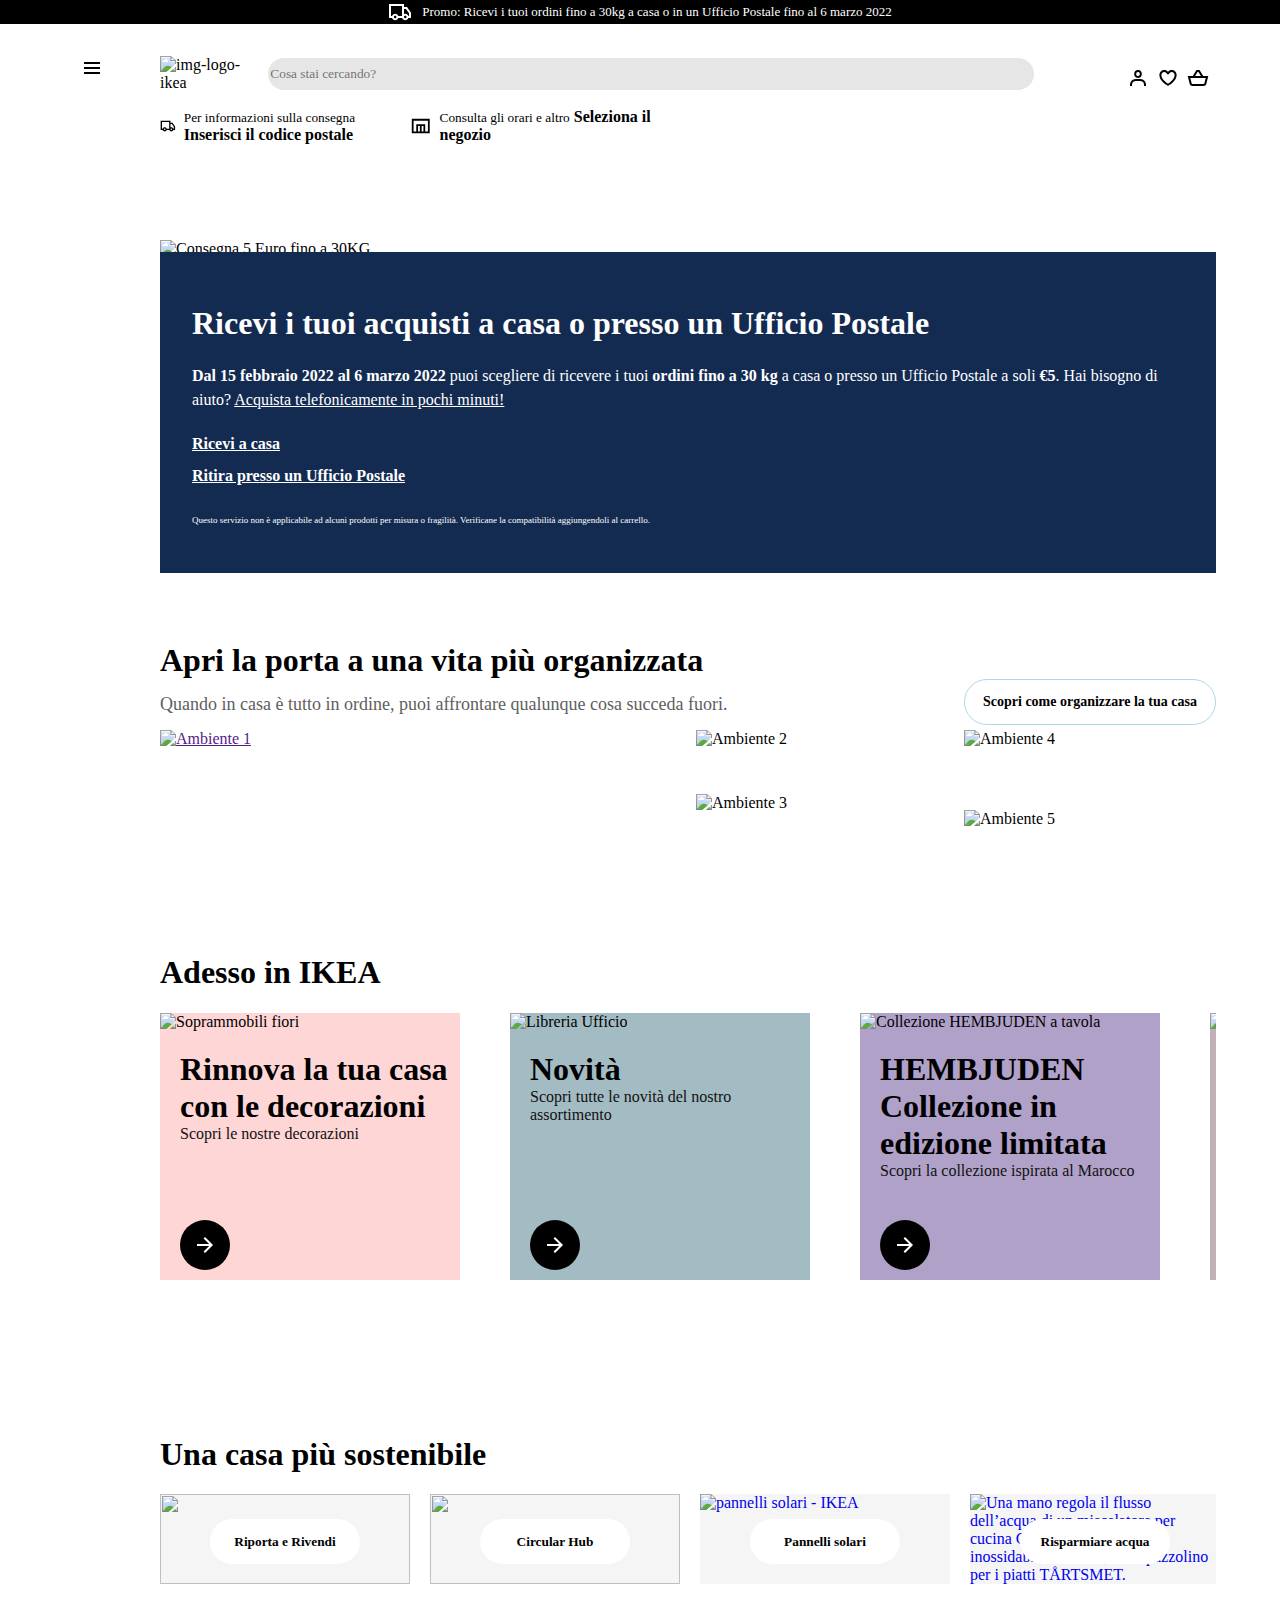
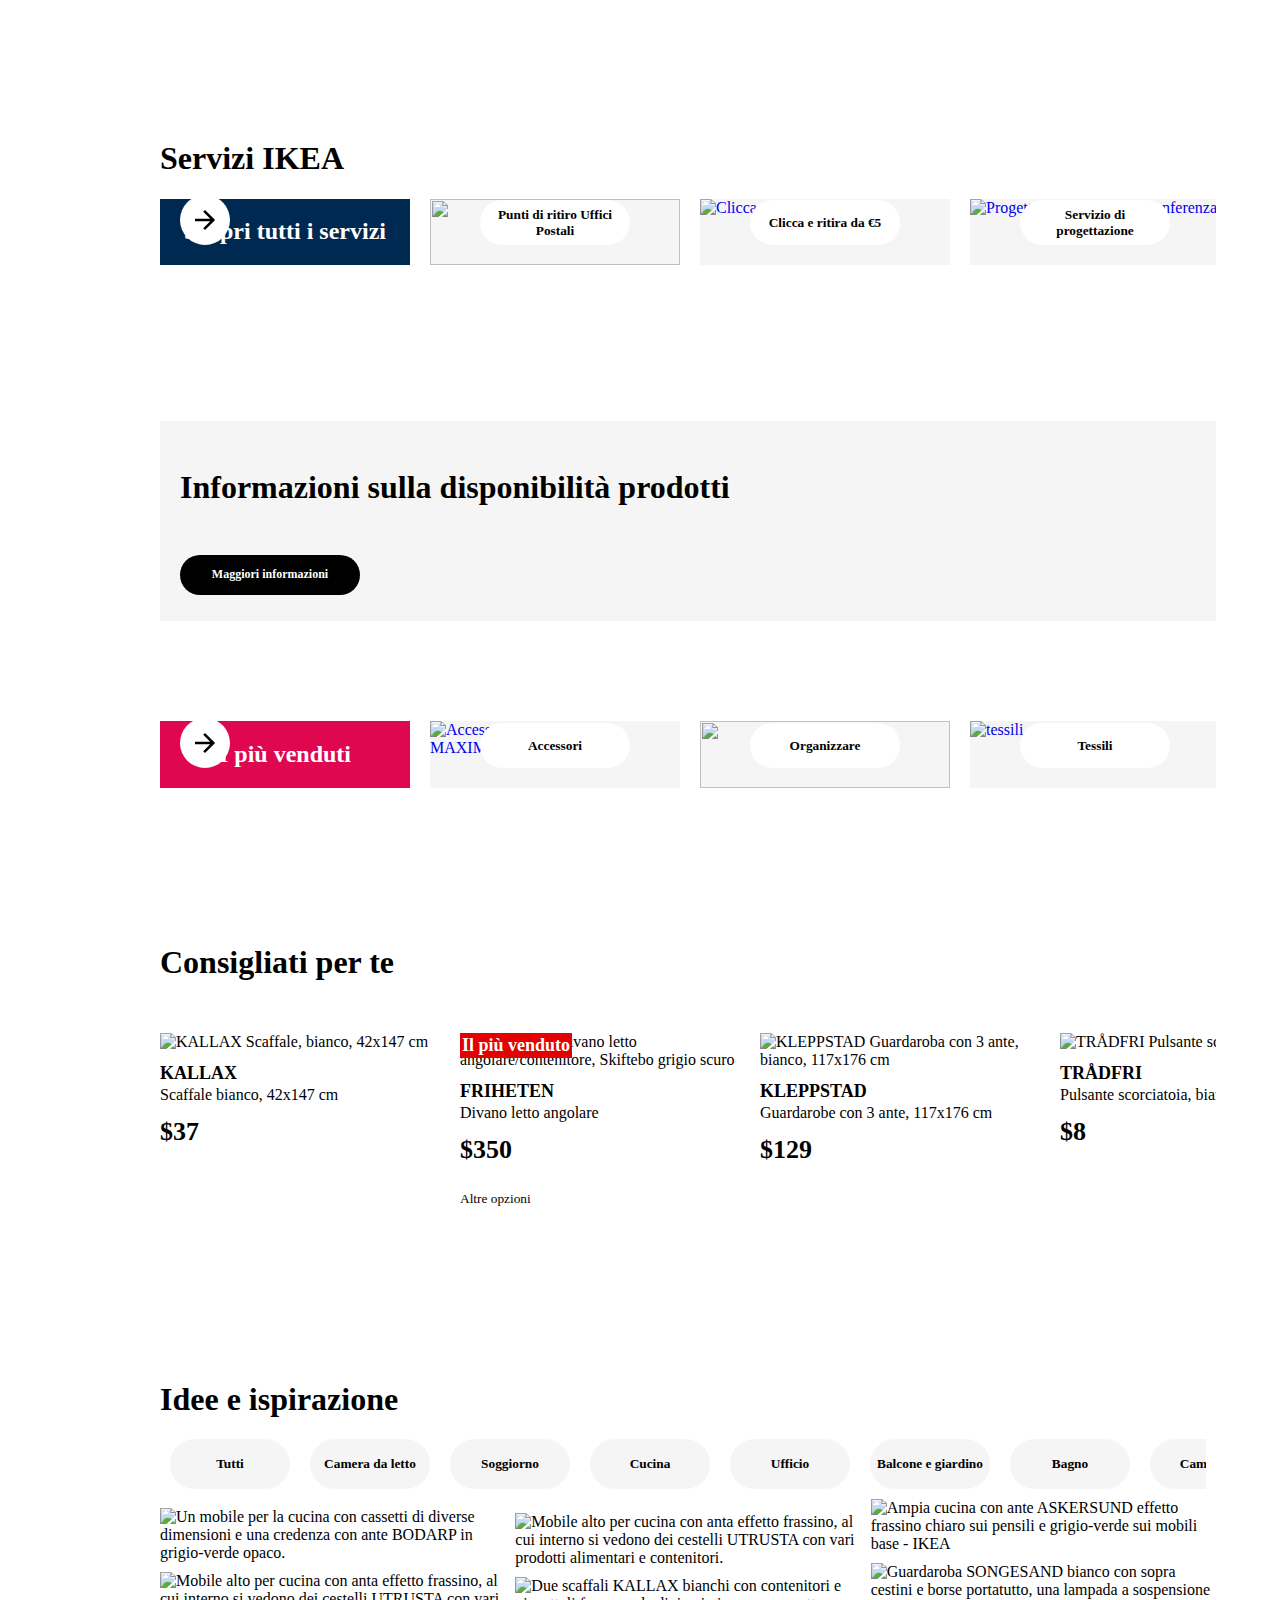
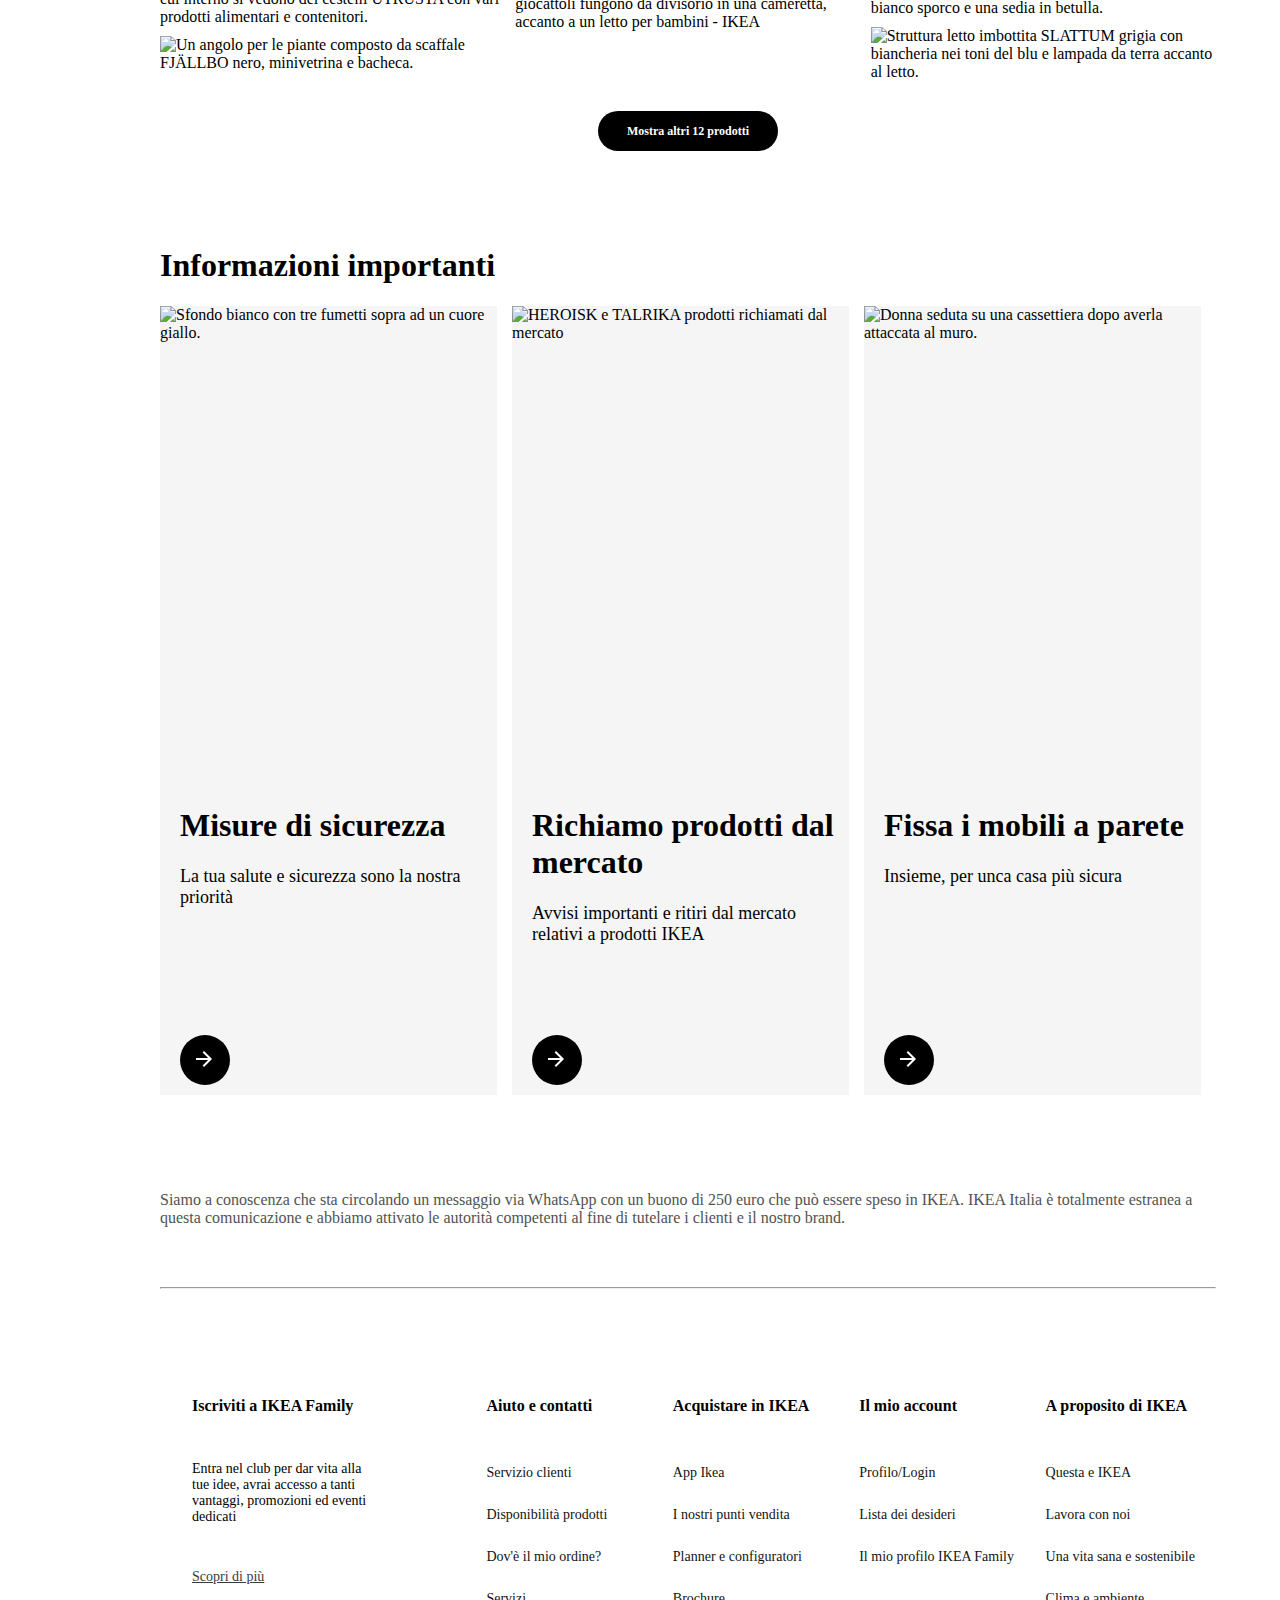
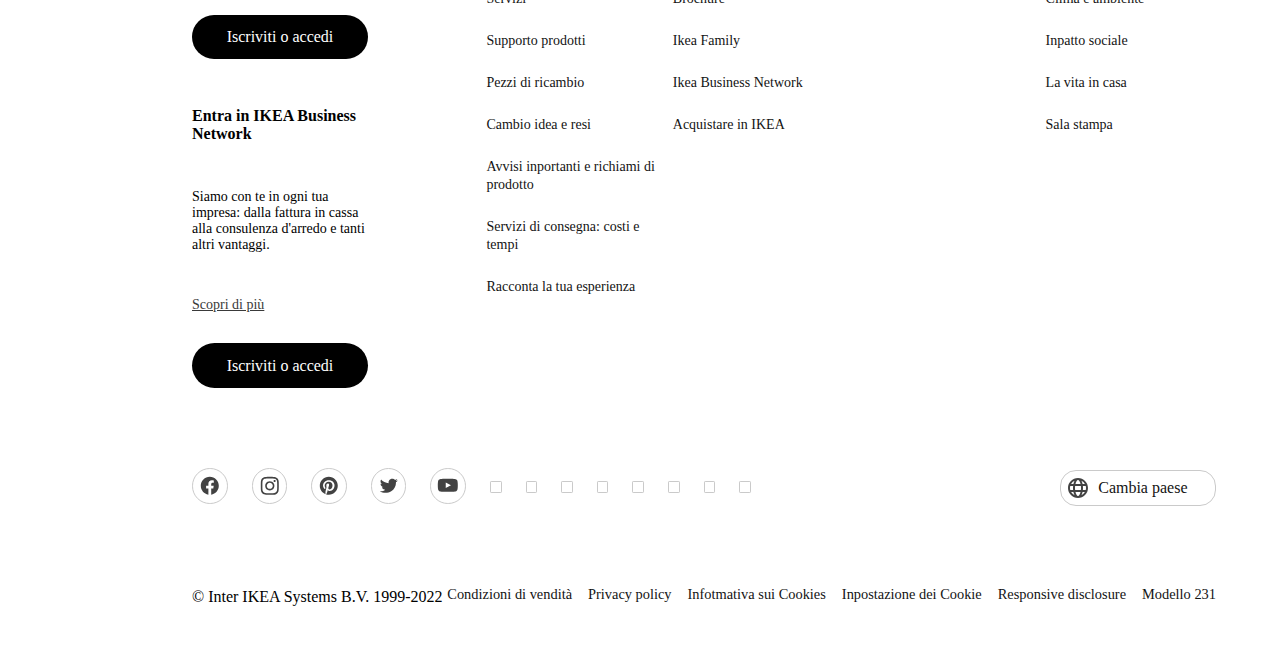
==== commit 8f01458d: "Feat: Homepage finished with style and responsivity" ====
--- a/index.html
+++ b/index.html
@@ -1,374 +1,1975 @@
-<!DOCTYPE html>
-<html lang="en">
-<head>
-    <meta charset="UTF-8">
-    <meta http-equiv="X-UA-Compatible" content="IE=edge">
-    <meta name="viewport" content="width=device-width, initial-scale=1.0">
-    <title>Lavora con noi - Ikea</title>
-    <link rel="stylesheet" href="style.css">
-</head>
-<body>
-    <header>
-        <div id="promo">
-            <svg width="24" height="24" viewBox="0 0 24 24" fill="white" xmlns="http://www.w3.org/2000/svg">
-                <path fill-rule="evenodd" clip-rule="evenodd" d="M1 4h15v3h3.0246l3.9793 5.6848V18h-2.6567c-.4218 1.3056-1.6473 2.25-3.0933 2.25-1.446 0-2.6715-.9444-3.0932-2.25h-3.9044c-.4217 1.3056-1.6472 2.25-3.0932 2.25S4.4916 19.3056 4.0698 18H1V4zm3.0698 12c.4218-1.3056 1.6473-2.25 3.0933-2.25 1.446 0 2.6715.9444 3.0932 2.25H14V6H3v10h1.0698zM16 14.0007a3.24 3.24 0 0 1 1.2539-.2507c1.446 0 2.6715.9444 3.0933 2.25h.6567v-2.6848L17.9833 9H16v5.0007zM7.163 15.75c-.6903 0-1.25.5596-1.25 1.25s.5597 1.25 1.25 1.25c.6904 0 1.25-.5596 1.25-1.25s-.5596-1.25-1.25-1.25zm10.0909 0c-.6904 0-1.25.5596-1.25 1.25s.5596 1.25 1.25 1.25 1.25-.5596 1.25-1.25-.5596-1.25-1.25-1.25z"></path>
-               </svg>
-
-               <a href="#"> Promo: Ricevi i tuoi ordini fino a 30kg a casa o in un Ufficio Postale fino al 6 marzo 2022</a>
-            </div>
-<aside>
-    <div class="header-hamburger">
-        <svg focusable="false" width="24" height="24" viewBox="0 0 24 24" fill="black"  xmlns="http://www.w3.org/2000/svg">
-            <path fill-rule="evenodd" clip-rule="evenodd" d="M20 8H4V6h16v2zm0 5H4v-2h16v2zm0 5H4v-2h16v2z"></path>
-        </svg>
-    </div>
-</aside>
-
-        <nav>
-            <div class="header-container">
-                <div class="header">
-                    <div id="logo-container">
-                        <div class="header-logo">
-                            <img src="https://www.ikea.com/it/it/static/ikea-logo.f7d9229f806b59ec64cb.svg" alt="img-logo-ikea" type="image/svg">
-                        </div>
-                        <div class="header-search-bar">
-                            <form action="">
-                                <input type="text" placeholder="Cosa stai cercando?">
-                            </form>
-                        </div>
-                    </div>
-
-                    <div class="header-link">
-                        <ul>
-                            <li>
-                                <button>
-                                    <svg focusable="false" width="24" height="24" viewBox="0 0 24 24" fill="black"  xmlns="http://www.w3.org/2000/svg">
-                                        <path fill-rule="evenodd" clip-rule="evenodd" d="M1 4h15v3h3.0246l3.9793 5.6848V18h-2.6567c-.4218 1.3056-1.6473 2.25-3.0933 2.25-1.446 0-2.6715-.9444-3.0932-2.25h-3.9044c-.4217 1.3056-1.6472 2.25-3.0932 2.25S4.4916 19.3056 4.0698 18H1V4zm3.0698 12c.4218-1.3056 1.6473-2.25 3.0933-2.25 1.446 0 2.6715.9444 3.0932 2.25H14V6H3v10h1.0698zM16 14.0007a3.24 3.24 0 0 1 1.2539-.2507c1.446 0 2.6715.9444 3.0933 2.25h.6567v-2.6848L17.9833 9H16v5.0007zM7.163 15.75c-.6903 0-1.25.5596-1.25 1.25s.5597 1.25 1.25 1.25c.6904 0 1.25-.5596 1.25-1.25s-.5596-1.25-1.25-1.25zm10.0909 0c-.6904 0-1.25.5596-1.25 1.25s.5596 1.25 1.25 1.25 1.25-.5596 1.25-1.25-.5596-1.25-1.25-1.25z"></path>
-                                   </svg>
-                                   <div class="text-information">
-                                    <small>Per informazioni sulla consegna</small>
-                                    <strong>Inserisci il codice postale</strong>
-                                   </div>
-                                </button>
-                            </li>
-                            <li>
-                                <button>
-                                    <svg focusable="false"  width="24" height="24" viewBox="0 0 24 24" fill="black"  xmlns="http://www.w3.org/2000/svg">
-                                        <path fill-rule="evenodd" clip-rule="evenodd" d="M22 20V4H2v16h20zM20 6H4v12h3v-8h10v8h3V6zm-9 6H9v6h2v-6zm2 6h2v-6h-2v6z"></path>
-                                    </svg>
-                                    <div class="text-information">
-                                        <small>Consulta gli orari e altro</small>
-                                        <strong>Seleziona il negozio</strong>
-                                    </div>
-                                </button>
-                            </li>
-                            <li class="header-profile-link">
-                                <a href="https://www.ikea.com/it/it/profile/login/" aria-label="Il mio profilo" rel="nofollow" data-tracking-label="profile" data-profile-link="">
-                                   <span>
-                                        <svg focusable="false" width="24" height="24" viewBox="0 0 24 24" fill="black"  xmlns="http://www.w3.org/2000/svg">
-                                           <path fill-rule="evenodd" clip-rule="evenodd" d="M10.6724 6.4678c.2734-.2812.6804-.4707 1.3493-.4707.3971 0 .705.0838.9529.2225.241.1348.4379.3311.5934.6193l.0033.006c.1394.2541.237.6185.237 1.1403 0 .7856-.2046 1.2451-.4796 1.5278l-.0048.005c-.2759.2876-.679.4764-1.334.4764-.3857 0-.6962-.082-.956-.2241-.2388-.1344-.4342-.3293-.5888-.6147-.1454-.275-.2419-.652-.2419-1.1704 0-.7902.2035-1.2442.4692-1.5174zm1.3493-2.4717c-1.0834 0-2.054.3262-2.7838 1.0766-.7376.7583-1.0358 1.781-1.0358 2.9125 0 .7656.1431 1.483.4773 2.112l.0031.0058c.3249.602.785 1.084 1.3777 1.4154l.0062.0035c.5874.323 1.2368.4736 1.9235.4736 1.0818 0 2.0484-.3333 2.7755-1.0896.7406-.7627 1.044-1.786 1.044-2.9207 0-.7629-.1421-1.4784-.482-2.0996-.3247-.6006-.7844-1.0815-1.376-1.4125-.5858-.3276-1.2388-.477-1.9297-.477zM6.4691 16.8582c.2983-.5803.7228-1.0273 1.29-1.3572.5582-.3191 1.2834-.5049 2.2209-.5049h4.04c.9375 0 1.6626.1858 2.2209.5049.5672.3299.9917.7769 1.29 1.3572.3031.5896.4691 1.2936.4691 2.1379v1h2v-1c0-1.1122-.2205-2.1384-.6904-3.0523a5.3218 5.3218 0 0 0-2.0722-2.1769c-.9279-.5315-2.0157-.7708-3.2174-.7708H9.98c-1.1145 0-2.2483.212-3.2225.7737-.8982.5215-1.5928 1.2515-2.0671 2.174C4.2205 16.8577 4 17.8839 4 18.9961v1h2v-1c0-.8443.166-1.5483.4691-2.1379z"></path>
-                                        </svg>
-                                    </span>
-                                </a>
-                            </li>
-                            <li class="header-wish-list">
-                                <a  href="https://www.ikea.com/it/it/favourites/" aria-label="Lista dei desideri" rel="nofollow" data-tracking-label="shopping-list">
-                                    <span>
-                                      <svg focusable="false"  width="24" height="24" viewBox="0 0 24 24" fill="black"  xmlns="http://www.w3.org/2000/svg">
-                                         <path fill-rule="evenodd" clip-rule="evenodd" d="M12.336 5.52055C14.2336 3.62376 17.3096 3.62401 19.2069 5.52129C20.2067 6.52115 20.6796 7.85005 20.6259 9.15761C20.6151 12.2138 18.4184 14.8654 16.4892 16.6366C15.4926 17.5517 14.5004 18.2923 13.7593 18.8036C13.3879 19.0598 13.0771 19.2601 12.8574 19.3973C12.7475 19.466 12.6601 19.519 12.5992 19.5555C12.5687 19.5737 12.5448 19.5879 12.5279 19.5978L12.5079 19.6094L12.502 19.6129L12.5001 19.614C12.5001 19.614 12.4989 19.6147 11.9999 18.748C11.501 19.6147 11.5005 19.6144 11.5005 19.6144L11.4979 19.6129L11.4919 19.6094L11.472 19.5978C11.4551 19.5879 11.4312 19.5737 11.4007 19.5555C11.3397 19.519 11.2524 19.466 11.1425 19.3973C10.9227 19.2601 10.612 19.0598 10.2405 18.8036C9.49947 18.2923 8.50726 17.5517 7.51063 16.6366C5.58146 14.8654 3.38477 12.2139 3.37399 9.15765C3.32024 7.85008 3.79314 6.52117 4.79301 5.52129C6.69054 3.62376 9.76704 3.62376 11.6646 5.52129L11.9993 5.856L12.3353 5.52129L12.336 5.52055ZM11.9999 18.748L11.5005 19.6144L11.9999 19.9019L12.4989 19.6147L11.9999 18.748ZM11.9999 17.573C12.1727 17.462 12.384 17.3226 12.6236 17.1573C13.3125 16.6821 14.2267 15.9988 15.1366 15.1634C17.0157 13.4381 18.6259 11.2919 18.6259 9.13506V9.11213L18.627 9.08922C18.6626 8.31221 18.3844 7.52727 17.7926 6.9355C16.6762 5.81903 14.866 5.81902 13.7495 6.9355L13.7481 6.93689L11.9965 8.68166L10.2504 6.9355C9.13387 5.81903 7.3237 5.81903 6.20722 6.9355C5.61546 7.52727 5.33724 8.31221 5.3729 9.08922L5.37395 9.11213V9.13507C5.37395 11.2919 6.98418 13.4381 8.86325 15.1634C9.77312 15.9988 10.6874 16.6821 11.3762 17.1573C11.6159 17.3226 11.8271 17.462 11.9999 17.573Z"></path>
-                                      </svg>
-                                    </span>
-                                </a>
-                            </li>
-                            <li class="header-cart">
-                                <a href="https://www.ikea.com/it/it/shoppingcart/" aria-label="Carrello" rel="nofollow" data-tracking-label="shopping-bag">
-                                    <span>
-                                        <svg focusable="false" width="24" height="24" viewBox="0 0 24 24" fill="black"  xmlns="http://www.w3.org/2000/svg">
-                                          <path fill-rule="evenodd" clip-rule="evenodd" d="M10.9994 4h-.5621l-.2922.4802-3.357 5.517h-5.069l.3107 1.2425 1.6212 6.4851c.334 1.3355 1.5339 2.2724 2.9105 2.2724h10.8769c1.3766 0 2.5765-.9369 2.9104-2.2724l1.6213-6.4851.3106-1.2425h-5.0695l-3.3574-5.517L13.5618 4h-2.5624zm3.8707 5.9972L12.4376 6h-.8761L9.1292 9.9972h5.7409zm-9.2787 7.2425-1.3106-5.2425h15.4384l-1.3106 5.2425a1 1 0 0 1-.9701.7575H6.5615a1 1 0 0 1-.97-.7575z"></path>
-                                        </svg>
-                                    </span>
-                                </a>
-                            </li>
-                        </ul>
-                    </div>
-                </div>
-            </div>
-            <div class="header-link-container">
-                <ul>
-                    <li><a href="#">Prodotti</a></li>
-                    <li><a href="#">Ambienti</a></li>
-                </ul>
-            </div>
-        </nav>
-    </header>
-    <main>
-        <article>
-            <h1>Lavora con noi</h1>
-        </article>
-
-        <div class="first-box">
-            <img src="assets/under-table.jpg" alt="family-plays-under-table">
-            <article>
-                <h2>Fai sì che milioni di persone non vedano l'ora di tornare a casa</h2>
-                <button>Cerca le opportunità di lavoro</button>
-            </article>
-        </div>
-
-        <div class="second-box">
-            <div class="box-inside">
-                <img src="assets/shopping-cart.jpg" alt="shopping-cart">
-                <article>
-                    <h2>Trova il percorso professionale che fa per te</h2>
-                    <p>Sono diversi i team che ogni giorno ci aiutano a creare
-                        una vita quotidiana migliore per la maggioranza delle persone. 
-                        Dalla logistica al marketing, in IKEA ci sono molte aree
-                         tra cui scegliere per crescere insieme.
-                    </p>
-                    <button>Scopri le nostre aree di lavoro</button>
-                </article>
-            </div>
-            <div class="box-inside">
-                <img src="assets/woman-coffee.jpg" alt="woman-coffee">
-                <article>
-                    <h2>
-                        Il nostro processo di selezione
-                    </h2>
-                    <p>Non vedi l’ora di entrare in IKEA? 
-                        Scopri il nostro processo di selezione e preparati al meglio!
-                    </p>
-                    <button>Scopri le nostre aree di selezione</button>
-                </article>
-            </div>
-        </div>
-
-        <div class="third-box">
-            <img src="assets/woman-hello.jpg" alt="woman-hello">
-            <article>
-                <h2>Rendi speciale ogni giorno</h2>
-                <p>
-                    In IKEA, ogni lavoro è diverso ed è grazie al contributo 
-                    di ciascuno che rendiamo IKEA un posto speciale ogni giorno.
-                     Qualunque sia il tuo ambito professionale, un lavoro in 
-                     IKEA è molto più che un semplice lavoro.
-                </p>
-                <button>Scopri cosa significa lavorare con noi</button>
-            </article>
-        </div>
-
-        <div class="fourth-box">
-            <img src="assets/people-working.jpg" alt="people-working">
-            <article>
-                <h2>Uguaglianza, diversità e inclusione sono parte del nostro DNA</h2>
-                <p>Ognuno è il benvenuto in IKEA. 
-                    Vogliamo che tu ti senta a tuo agio e possa esprimere 
-                    al meglio chi sei.
-                </p>
-                <button>Scopri in che modo la tua unicità ci rende migliori</button>
-            </div>
-            </article>
-
-        <div class="background-blue">
-            <article>
-                <h2>Entra a far parte del nostro team</h2>
-                <p>Vuoi entrare a far parte del nostro team? Scopri di più!</p>
-                <button>Cerca le opportunità di lavoro</button>
-            </article>
-        </div>
-    </main>
-
-
-
-    <footer>
-        <div class="footer-container">
-            <div class="footer">
-                <div class="footer-main">
-                    <div class="footer-links">
-                        <div class="footer-links-left">
-                            <div class="footer-links-left-item">
-                                <h3>Iscriviti a IKEA Family</h3>
-                                <p>Entra nel club per dar vita alla tue idee, avrai accesso a tanti vantaggi, promozioni ed eventi dedicati</p>
-                                <p>
-                                    <a href="https://www.ikea.com/it/it/ikea-family/">Scopri di più</a>
-                                </p>
-                                <a class="button" href="https://www.ikea.com/it/it/profile/login/" class="hnf-btn">Iscriviti o accedi</a>
-                            </div>
-                            <div class="footer-links-left-item">
-                                <h3>Entra in IKEA Business Network</h3>
-                                <p>Siamo con te in ogni tua impresa: dalla fattura in cassa alla consulenza d'arredo e tanti altri vantaggi.</p>
-                                <p>
-                                    <a href="https://www.ikea.com/it/it/ikea-business/benefits/">Scopri di più</a>
-                                </p>
-                                <a class="button" href="https://biz.ikea.com/it/it/profile/" class="hnf-btn">Iscriviti o accedi</a>
-                            </div>
-                        </div>
-                        <div class="footer-link-right">
-                            <ul class="main-ul">
-                                <li class="main-li">
-                                    <h3>Aiuto e contatti</h3>
-                                    <ul>
-                                        <li><a href="#">Servizio clienti</a></li>
-                                        <li><a href="#">Disponibilità prodotti</a></li>
-                                        <li><a href="#">Dov'è il mio ordine?</a></li>
-                                        <li><a href="#">Servizi</a></li>
-                                        <li><a href="#">Supporto prodotti</a></li>
-                                        <li><a href="#">Pezzi di ricambio</a></li>
-                                        <li><a href="#">Cambio idea e resi</a></li>
-                                        <li><a href="#">Avvisi inportanti e richiami di prodotto</a></li>
-                                        <li><a href="#">Servizi di consegna: costi e tempi</a></li>
-                                        <li><a href="#">Racconta la tua esperienza</a></li>
-                                    </ul>
-                                </li>
-                                <li class="main-li">
-                                    <h3>Acquistare in IKEA</h3>
-                                    <ul>
-                                        <li><a href="#">App Ikea</a></li>
-                                        <li><a href="#">I nostri punti vendita</a></li>
-                                        <li><a href="#">Planner e configuratori</a></li>
-                                        <li><a href="#">Brochure</a></li>
-                                        <li><a href="#">Ikea Family</a></li>
-                                        <li><a href="#">Ikea Business Network</a></li>
-                                        <li><a href="#">Acquistare in IKEA</a></li>
-                                    </ul>
-                                </li>
-                                <li class="main-li">
-                                    <h3>Il mio account</h3>
-                                    <ul>
-                                        <li><a href="#">Profilo/Login</a></li>
-                                        <li><a href="#">Lista dei desideri</a></li>
-                                        <li><a href="#">Il mio profilo IKEA Family</a></li>
-                                    </ul>
-                                </li>
-                                <li class="main-li">
-                                    <h3>A proposito di IKEA</h3>
-                                    <ul>
-                                        <li><a href="#">Questa e IKEA</a></li>
-                                        <li><a href="#">Lavora con noi</a></li>
-                                        <li><a href="#">Una vita sana e sostenibile</a></li>
-                                        <li><a href="#">Clima e ambiente</a></li>
-                                        <li><a href="#">Inpatto sociale</a></li>
-                                        <li><a href="#">La vita in casa</a></li>
-                                        <li><a href="#">Sala stampa</a></li>
-                                    </ul>
-                                </li>
-                            </ul>
-                        </div>
-                    </div>
-                    <div class="footer-utilities">
-                        <div class="icon-bar">
-                            <div class="icon-bar-social">
-                                <ul>
-                                    <li>
-                                        <a href="#">
-                                            <svg focusable="false" width="24" height="24" viewBox="0 0 24 24" fill="rgba(19, 19, 19, 0.8)"  xmlns="http://www.w3.org/2000/svg">
-                                                <path fill-rule="evenodd" clip-rule="evenodd" d="M21 12c0-4.9706-4.0294-9-9-9s-9 4.0294-9 9c0 4.4922 3.2912 8.2155 7.5938 8.8907v-6.2891H8.3086V12h2.2852v-1.9828c0-2.2556 1.3436-3.5016 3.3994-3.5016.9847 0 2.0146.1758 2.0146.1758v2.2149h-1.1349c-1.118 0-1.4667.6937-1.4667 1.4054V12h2.4961l-.399 2.6016h-2.0971v6.2891C17.7088 20.2155 21 16.4922 21 12z"></path>
-                                            </svg>
-                                        </a>
-                                    </li>
-                                    <li>
-                                        <a href="#">
-                                            <svg focusable="false" width="24" height="24" viewBox="0 0 24 24" fill="rgba(19, 19, 19, 0.8)"  xmlns="http://www.w3.org/2000/svg">
-                                                <path d="M12 7.3795c.8036 0 1.567.241 2.2902.6428.7232.4018 1.2857.9643 1.6875 1.6875.4018.7232.6428 1.4866.6428 2.2902 0 .8438-.241 1.6071-.6428 2.3304-.4018.7232-.9643 1.2857-1.6875 1.6875-.7232.4017-1.4866.6026-2.2902.6026-.8438 0-1.6071-.2009-2.3304-.6026-.7232-.4018-1.2857-.9643-1.6875-1.6875-.4017-.7233-.6026-1.4866-.6026-2.3304 0-.8036.2009-1.567.6026-2.2902.4018-.7232.9643-1.2857 1.6875-1.6875.7233-.4018 1.4866-.6428 2.3304-.6428zm0 7.6339c.8036 0 1.5268-.2813 2.1295-.8839.5625-.5625.8839-1.2857.8839-2.1295 0-.8036-.3214-1.5268-.8839-2.1295-.6027-.5625-1.3259-.8839-2.1295-.8839-.8438 0-1.567.3214-2.1295.884-.6026.6026-.8839 1.3258-.8839 2.1294 0 .8438.2813 1.567.884 2.1295.5624.6026 1.2856.8839 2.1294.8839zm5.9062-7.8348c0-.2813-.1205-.5224-.3214-.7634-.241-.201-.4821-.3214-.7634-.3214-.3214 0-.5625.1205-.7634.3214-.241.241-.3214.4821-.3214.7634 0 .3214.0804.5625.3214.7634.2009.241.442.3214.7634.3214.2813 0 .5224-.0804.7232-.3214.2009-.201.3215-.442.3616-.7634zm3.0536 1.0848c0 .7634.0402 2.0089.0402 3.7366 0 1.7679-.0402 3.0134-.0804 3.7768-.0401.7634-.1607 1.4062-.3214 1.9687-.2411.6831-.6428 1.2857-1.125 1.7679-.4821.4821-1.0848.8437-1.7277 1.0848-.5625.2009-1.2455.3214-2.0089.3616C14.9732 21 13.7277 21 12 21c-1.7679 0-3.0134 0-3.7768-.0402-.7634-.0402-1.4062-.1607-1.9687-.4018-.683-.2009-1.2858-.5625-1.7679-1.0446-.4821-.4822-.8437-1.0848-1.0848-1.7679-.201-.5625-.3214-1.2053-.3616-1.9687C3 15.0134 3 13.7679 3 12c0-1.7277 0-2.9732.0402-3.7366.0402-.7634.1607-1.4464.3616-2.009.241-.6428.6027-1.2455 1.0848-1.7276.4821-.4822 1.0848-.884 1.7679-1.125.5625-.1607 1.2053-.2813 1.9687-.3214C8.9866 3.0402 10.2321 3 12 3c1.7277 0 2.9732.0402 3.7366.0804.7634.0401 1.4464.1607 2.0089.3214.6429.241 1.2456.6428 1.7277 1.125.4822.4821.8839 1.0848 1.125 1.7277.1607.5625.2813 1.2455.3616 2.0089zm-1.9286 9.0402c.1608-.442.2411-1.1652.3215-2.1697 0-.5625.0402-1.4062.0402-2.491v-1.2858c0-1.0848-.0402-1.9285-.0402-2.491-.0804-1.0045-.1607-1.7277-.3215-2.1697-.3214-.8035-.9241-1.4062-1.7276-1.7276-.442-.1608-1.1652-.2411-2.1697-.3215-.6027 0-1.4464-.0402-2.491-.0402h-1.2858c-1.0848 0-1.9285.0402-2.491.0402-1.0045.0804-1.7277.1607-2.1697.3214-.8437.3215-1.4062.9242-1.7276 1.7277-.1608.442-.2813 1.1652-.3215 2.1697-.0402.6027-.0402 1.4464-.0402 2.491v1.2858c0 1.0848 0 1.9285.0402 2.491.0402 1.0045.1607 1.7277.3214 2.1697.3215.8437.9242 1.4062 1.7277 1.7276.442.1608 1.1652.2813 2.1697.3215.5625.0402 1.4062.0402 2.491.0402h1.2858c1.0848 0 1.9285 0 2.491-.0402 1.0045-.0402 1.7277-.1607 2.1697-.3215.8035-.3214 1.4062-.9241 1.7276-1.7276z"></path>
-                                            </svg>
-                                        </a>
-                                    </li>
-                                    <li>
-                                        <a href="#">
-                                            <svg focusable="false" width="24" height="24" viewBox="0 0 24 24" fill="rgba(19, 19, 19, 0.8)"  xmlns="http://www.w3.org/2000/svg">
-                                                <path d="M12 3c-4.9704 0-9 4.0263-9 8.9926 0 3.8117 2.3704 7.0683 5.7185 8.3783-.0815-.7105-.1481-1.8059.0297-2.5831.163-.7031 1.0518-4.4704 1.0518-4.4704s-.2667-.5403-.2667-1.3322c0-1.2508.726-2.1834 1.6297-2.1834.7703 0 1.1407.5773 1.1407 1.2656 0 .7698-.4889 1.9244-.7481 2.9976-.2149.8955.4518 1.6283 1.3333 1.6283 1.6 0 2.8296-1.6875 2.8296-4.1152 0-2.1538-1.5481-3.6562-3.7629-3.6562-2.563 0-4.0667 1.917-4.0667 3.9005 0 .7697.2963 1.5987.6667 2.0501.074.0888.0814.1703.0592.2591-.0667.2812-.2222.8955-.2518 1.0214-.037.1628-.1334.1998-.3037.1184-1.126-.5255-1.8297-2.1612-1.8297-3.486 0-2.8347 2.0593-5.44 5.9482-5.44 3.1185 0 5.5481 2.2204 5.5481 5.1957 0 3.1012-1.9555 5.5954-4.6666 5.5954-.9112 0-1.7704-.4737-2.0593-1.0362l-.563 2.139c-.2.7845-.7481 1.7615-1.1185 2.361A9.0452 9.0452 0 0 0 11.9852 21c4.9704 0 9-4.0263 9-8.9926C21 7.0264 16.9704 3 12 3z"></path>
-                                            </svg>
-                                        </a>
-                                    </li>
-                                    <li>
-                                        <a href="#">
-                                            <svg focusable="false" width="24" height="24" viewBox="0 0 24 24" fill="rgba(19, 19, 19, 0.8)"  xmlns="http://www.w3.org/2000/svg">
-                                                <path d="M19.1367 8.5c.7031-.5048 1.336-1.1106 1.8633-1.851-.7031.303-1.4062.5049-2.1094.5721.7735-.4711 1.336-1.1105 1.6172-1.9519-.7383.4039-1.5117.7068-2.3555.8414-.3515-.3366-.7734-.6058-1.2304-.8077C16.4648 5.1009 15.9727 5 15.4453 5c-.668 0-1.2656.1683-1.8281.4711-.5625.3366-1.0195.774-1.336 1.3125-.3515.5385-.4921 1.1443-.4921 1.75 0 .2693 0 .5385.0703.8078-1.5117-.0674-2.918-.4039-4.254-1.077C6.2696 7.625 5.1798 6.75 4.2657 5.6394c-.3515.5721-.5273 1.178-.5273 1.7837 0 .6058.1406 1.1779.457 1.6827.2813.5384.7031.9423 1.1953 1.2788-.5976 0-1.1601-.1683-1.6523-.4711v.0673c0 .8413.2812 1.5817.8437 2.2211.5625.6731 1.2657 1.0769 2.1094 1.2452-.3516.0673-.668.101-.9844.101-.211 0-.457 0-.668-.0337.211.7068.6329 1.2789 1.2657 1.75.6328.4712 1.336.6731 2.1797.6731-1.3711 1.0096-2.918 1.5144-4.6055 1.5144-.3516 0-.6328 0-.8789-.0336C4.6875 18.4952 6.586 19 8.6602 19c2.1445 0 4.0429-.5048 5.7304-1.5817 1.5117-.9423 2.7071-2.1875 3.5508-3.8029.8086-1.4808 1.2305-3.0625 1.2305-4.6779 0-.202-.0352-.3365-.0352-.4375z"></path>
-                                            </svg>
-                                        </a>
-                                    </li>
-                                    <li>
-                                        <a href="#">
-                                            <svg focusable="false"  width="24" height="24" viewBox="0 0 24 24" fill="rgba(19, 19, 19, 0.8)"  xmlns="http://www.w3.org/2000/svg">
-                                                <path d="M21.5971 7.0313c.1465.6093.293 1.5572.3663 2.776L22 11.5l-.0366 1.6927c-.0733 1.2865-.2198 2.2005-.3663 2.8099-.1465.4063-.3663.7448-.6594 1.0156-.3296.3047-.6959.5078-1.1355.6094-.6593.1693-2.1245.2708-4.4689.3385L12 18l-3.3333-.0339c-2.3444-.0677-3.8462-.1692-4.4689-.3385-.4396-.1016-.8425-.3047-1.1355-.6094-.3297-.2708-.5495-.6093-.6594-1.0156-.1831-.6094-.293-1.5234-.3663-2.8099L2 11.5c0-.474 0-1.0495.0366-1.6927.0733-1.2188.1832-2.1667.3663-2.776.11-.4063.3297-.7448.6594-1.0495.293-.2709.696-.474 1.1355-.6094.6227-.1354 2.1245-.2708 4.4689-.3385L12 5l3.3333.0339c2.3444.0677 3.8096.203 4.4689.3385.4396.1354.8059.3385 1.1355.6094.2931.3047.5129.6432.6594 1.0495zM9.9487 14.276l5.2381-2.776-5.238-2.7422v5.5182z"></path>
-                                            </svg>
-                                        </a>
-                                    </li>
-                                </ul>
-                            </div>
-                            <div class="icon-bar-payment">
-                                <ul>
-                                    <li>
-                                        <span>
-                                            <img src="https://www.ikea.com/global/assets/logos/external-payment-providers/master-card.svg" alt="">
-                                        </span>
-                                    </li>
-                                    <li>
-                                        <span>
-                                            <img src="https://www.ikea.com/global/assets/logos/external-payment-providers/visa.svg" alt="">
-                                        </span>
-                                    </li>
-                                    <li>
-                                        <span>
-                                            <img src="https://www.ikea.com/global/assets/logos/external-payment-providers/american-express.svg" alt="">
-                                        </span>
-                                    </li>
-                                    <li>
-                                        <span>
-                                            <img src="https://www.ikea.com/global/assets/logos/external-payment-providers/paypal.svg" alt="">
-                                        </span>
-                                    </li>
-                                    <li>
-                                        <span>
-                                            <img src="https://www.ikea.com/global/assets/logos/internal-payment-providers/ikea-gift-card.svg" alt="">
-                                        </span>
-                                    </li>
-                                    <li>
-                                        <span>
-                                            <img src="https://www.ikea.com/global/assets/logos/external-secure-logos/master-card-id-check.svg" alt="">
-                                        </span>
-                                    </li>
-                                    <li>
-                                        <span>
-                                            <img src="https://www.ikea.com/global/assets/logos/external-secure-logos/visa-secure.svg" alt="">
-                                        </span>
-                                    </li>
-                                    <li>
-                                        <span>
-                                            <img src="https://www.ikea.com/global/assets/logos/external-secure-logos/american-express-safe-key.svg" alt="">
-                                        </span>
-                                    </li>
-                                </ul>
-
-                            </div>
-                        </div>
-                        <div class="change-langueges-container">
-                            <div class="change-langueges">
-                                <a  href="https://www.ikea.com">
-                                    <svg focusable="false" width="24" height="24" viewBox="0 0 24 24" fill="rgba(19, 19, 19, 0.8)"  xmlns="http://www.w3.org/2000/svg">
-                                      <path fill-rule="evenodd" clip-rule="evenodd" d="M13.7467 18.1766C12.9482 19.7737 12.2151 20 12 20c-.2151 0-.9482-.2263-1.7467-1.8234-.3065-.6131-.5745-1.3473-.7831-2.1766h5.0596c-.2086.8293-.4766 1.5635-.7831 2.1766zM14.8885 14h-5.777A17.7354 17.7354 0 0 1 9 12c0-.6949.0392-1.3641.1115-2h5.777c.0723.6359.1115 1.3051.1115 2 0 .6949-.0392 1.3641-.1115 2zm1.6955 2c-.2658 1.2166-.6492 2.307-1.1213 3.2138A8.0347 8.0347 0 0 0 18.9297 16H16.584zm3.164-2H16.9c.0656-.6462.1-1.3151.1-2 0-.6849-.0344-1.3538-.1-2h2.848A8.0156 8.0156 0 0 1 20 12a8.0156 8.0156 0 0 1-.252 2zm-.8183-6a8.035 8.035 0 0 0-3.467-3.2138c.4721.9068.8555 1.9972 1.1213 3.2138h2.3457zm-4.3999 0c-.2086-.8293-.4766-1.5635-.7831-2.1766C12.9482 4.2264 12.2151 4 12 4c-.2151 0-.9482.2263-1.7467 1.8234-.3065.613-.5745 1.3473-.7831 2.1766h5.0596zM7.416 8c.2658-1.2166.6491-2.307 1.1213-3.2138A8.035 8.035 0 0 0 5.0703 8H7.416zm-3.164 2A8.0147 8.0147 0 0 0 4 12c0 .6906.0875 1.3608.252 2H7.1a19.829 19.829 0 0 1-.1-2c0-.6849.0344-1.3538.1-2H4.252zm3.164 6H5.0704a8.0347 8.0347 0 0 0 3.467 3.2138C8.0651 18.307 7.6818 17.2166 7.4161 16zM22 12c0-5.5229-4.4772-10-10-10C6.4771 2 2 6.4771 2 12c0 5.5228 4.4771 10 10 10 5.5228 0 10-4.4772 10-10z"></path>
-                                    </svg>
-                                    Cambia paese
-                                </a>
-                            </div>
-                        </div>
-                    </div>
-                </div>
-            </div>
-            <div class="footer-pie">
-                <div class="footer-pie-copyright">
-                    <p>© Inter IKEA Systems B.V. 1999-2022</p>
-                </div>
-                <div class="footer-pie-link">
-                    <ul>
-                        <li><a href="#">Condizioni di vendità</a></li>
-                        <li><a href="#">Privacy policy</a></li>
-                        <li><a href="#">Infotmativa sui Cookies</a></li>
-                        <li><a href="#">Inpostazione dei Cookie</a></li>
-                        <li><a href="#">Responsive disclosure</a></li>
-                        <li><a href="#">Modello 231</a></li>
-                    </ul>
-                </div>
-            </div>
-        </div>
-    </footer>
-</body>
-</html>+<!DOCTYPE html>
+<html lang="it">
+  <head>
+    <meta charset="UTF-8" />
+    <meta http-equiv="X-UA-Compatible" content="IE=edge" />
+    <meta name="viewport" content="width=device-width, initial-scale=1.0" />
+    <title>Mobili e Accessori per l'Arredamento della Casa - IKEA IT</title>
+
+    <link
+      rel="shortcut icon"
+      href="https://www.ikea.com/it/it/static/favicon.838d8a3778e4d716eb72.ico"
+    />
+    <meta
+      name="description"
+      content="Tutto per l’arredamento della casa: divani, letti, lampade, mobili e accessori per bagno, camera da letto, cucine, soggiorni e camerette. Nei negozi e online su IKEA.it."
+    />
+    <meta
+      property="og:image"
+      content="https://www.ikea.com/images/ikea-italia-7651d2cd373a2871a552fe2ed7880472.png?f=xxxl"
+    />
+
+    <link rel="stylesheet" href="styles/common-elements.css" />
+    <link rel="stylesheet" href="styles/style.css" />
+  </head>
+  <body>
+    <header>
+      <div id="promo">
+        <svg
+          width="24"
+          height="24"
+          viewBox="0 0 24 24"
+          fill="white"
+          xmlns="http://www.w3.org/2000/svg"
+        >
+          <path
+            fill-rule="evenodd"
+            clip-rule="evenodd"
+            d="M1 4h15v3h3.0246l3.9793 5.6848V18h-2.6567c-.4218 1.3056-1.6473 2.25-3.0933 2.25-1.446 0-2.6715-.9444-3.0932-2.25h-3.9044c-.4217 1.3056-1.6472 2.25-3.0932 2.25S4.4916 19.3056 4.0698 18H1V4zm3.0698 12c.4218-1.3056 1.6473-2.25 3.0933-2.25 1.446 0 2.6715.9444 3.0932 2.25H14V6H3v10h1.0698zM16 14.0007a3.24 3.24 0 0 1 1.2539-.2507c1.446 0 2.6715.9444 3.0933 2.25h.6567v-2.6848L17.9833 9H16v5.0007zM7.163 15.75c-.6903 0-1.25.5596-1.25 1.25s.5597 1.25 1.25 1.25c.6904 0 1.25-.5596 1.25-1.25s-.5596-1.25-1.25-1.25zm10.0909 0c-.6904 0-1.25.5596-1.25 1.25s.5596 1.25 1.25 1.25 1.25-.5596 1.25-1.25-.5596-1.25-1.25-1.25z"
+          ></path>
+        </svg>
+
+        <a href="#">
+          Promo: Ricevi i tuoi ordini fino a 30kg a casa o in un Ufficio Postale
+          fino al 6 marzo 2022</a
+        >
+      </div>
+
+      <nav>
+        <div class="header-container">
+          <div class="header">
+            <svg
+              class="header-hamburger"
+              focusable="false"
+              width="24"
+              height="24"
+              viewBox="0 0 24 24"
+              fill="black"
+              xmlns="http://www.w3.org/2000/svg"
+            >
+              <path
+                fill-rule="evenodd"
+                clip-rule="evenodd"
+                d="M20 8H4V6h16v2zm0 5H4v-2h16v2zm0 5H4v-2h16v2z"
+              ></path>
+            </svg>
+            <div id="logo-container">
+              <div class="header-logo">
+                <img
+                  src="https://www.ikea.com/it/it/static/ikea-logo.f7d9229f806b59ec64cb.svg"
+                  alt="img-logo-ikea"
+                  type="image/svg"
+                />
+              </div>
+              <div class="header-search-bar">
+                <form action="">
+                  <input type="text" placeholder="Cosa stai cercando?" />
+                </form>
+              </div>
+            </div>
+
+            <div class="header-link">
+              <ul>
+                <li>
+                  <div class="btn-link">
+                    <svg
+                      focusable="false"
+                      width="24"
+                      height="24"
+                      viewBox="0 0 24 24"
+                      fill="black"
+                      xmlns="http://www.w3.org/2000/svg"
+                    >
+                      <path
+                        fill-rule="evenodd"
+                        clip-rule="evenodd"
+                        d="M1 4h15v3h3.0246l3.9793 5.6848V18h-2.6567c-.4218 1.3056-1.6473 2.25-3.0933 2.25-1.446 0-2.6715-.9444-3.0932-2.25h-3.9044c-.4217 1.3056-1.6472 2.25-3.0932 2.25S4.4916 19.3056 4.0698 18H1V4zm3.0698 12c.4218-1.3056 1.6473-2.25 3.0933-2.25 1.446 0 2.6715.9444 3.0932 2.25H14V6H3v10h1.0698zM16 14.0007a3.24 3.24 0 0 1 1.2539-.2507c1.446 0 2.6715.9444 3.0933 2.25h.6567v-2.6848L17.9833 9H16v5.0007zM7.163 15.75c-.6903 0-1.25.5596-1.25 1.25s.5597 1.25 1.25 1.25c.6904 0 1.25-.5596 1.25-1.25s-.5596-1.25-1.25-1.25zm10.0909 0c-.6904 0-1.25.5596-1.25 1.25s.5596 1.25 1.25 1.25 1.25-.5596 1.25-1.25-.5596-1.25-1.25-1.25z"
+                      ></path>
+                    </svg>
+                    <div class="text-information">
+                      <small>Per informazioni sulla consegna</small>
+                      <strong>Inserisci il codice postale</strong>
+                    </div>
+                  </div>
+                </li>
+                <li>
+                  <div class="btn-link">
+                    <svg
+                      focusable="false"
+                      width="26"
+                      height="26"
+                      viewBox="0 0 24 24"
+                      fill="black"
+                      xmlns="http://www.w3.org/2000/svg"
+                    >
+                      <path
+                        fill-rule="evenodd"
+                        clip-rule="evenodd"
+                        d="M22 20V4H2v16h20zM20 6H4v12h3v-8h10v8h3V6zm-9 6H9v6h2v-6zm2 6h2v-6h-2v6z"
+                      ></path>
+                    </svg>
+                    <div class="text-information">
+                      <small>Consulta gli orari e altro</small>
+                      <strong>Seleziona il negozio</strong>
+                    </div>
+                  </div>
+                </li>
+                <li class="header-profile-link">
+                  <a
+                    href="https://www.ikea.com/it/it/profile/login/"
+                    aria-label="Il mio profilo"
+                    rel="nofollow"
+                    data-tracking-label="profile"
+                    data-profile-link=""
+                  >
+                    <span>
+                      <svg
+                        focusable="false"
+                        width="24"
+                        height="24"
+                        viewBox="0 0 24 24"
+                        fill="black"
+                        xmlns="http://www.w3.org/2000/svg"
+                      >
+                        <path
+                          fill-rule="evenodd"
+                          clip-rule="evenodd"
+                          d="M10.6724 6.4678c.2734-.2812.6804-.4707 1.3493-.4707.3971 0 .705.0838.9529.2225.241.1348.4379.3311.5934.6193l.0033.006c.1394.2541.237.6185.237 1.1403 0 .7856-.2046 1.2451-.4796 1.5278l-.0048.005c-.2759.2876-.679.4764-1.334.4764-.3857 0-.6962-.082-.956-.2241-.2388-.1344-.4342-.3293-.5888-.6147-.1454-.275-.2419-.652-.2419-1.1704 0-.7902.2035-1.2442.4692-1.5174zm1.3493-2.4717c-1.0834 0-2.054.3262-2.7838 1.0766-.7376.7583-1.0358 1.781-1.0358 2.9125 0 .7656.1431 1.483.4773 2.112l.0031.0058c.3249.602.785 1.084 1.3777 1.4154l.0062.0035c.5874.323 1.2368.4736 1.9235.4736 1.0818 0 2.0484-.3333 2.7755-1.0896.7406-.7627 1.044-1.786 1.044-2.9207 0-.7629-.1421-1.4784-.482-2.0996-.3247-.6006-.7844-1.0815-1.376-1.4125-.5858-.3276-1.2388-.477-1.9297-.477zM6.4691 16.8582c.2983-.5803.7228-1.0273 1.29-1.3572.5582-.3191 1.2834-.5049 2.2209-.5049h4.04c.9375 0 1.6626.1858 2.2209.5049.5672.3299.9917.7769 1.29 1.3572.3031.5896.4691 1.2936.4691 2.1379v1h2v-1c0-1.1122-.2205-2.1384-.6904-3.0523a5.3218 5.3218 0 0 0-2.0722-2.1769c-.9279-.5315-2.0157-.7708-3.2174-.7708H9.98c-1.1145 0-2.2483.212-3.2225.7737-.8982.5215-1.5928 1.2515-2.0671 2.174C4.2205 16.8577 4 17.8839 4 18.9961v1h2v-1c0-.8443.166-1.5483.4691-2.1379z"
+                        ></path>
+                      </svg>
+                    </span>
+                  </a>
+                </li>
+                <li class="header-wish-list">
+                  <a
+                    href="https://www.ikea.com/it/it/favourites/"
+                    aria-label="Lista dei desideri"
+                    rel="nofollow"
+                    data-tracking-label="shopping-list"
+                  >
+                    <span>
+                      <svg
+                        focusable="false"
+                        width="24"
+                        height="24"
+                        viewBox="0 0 24 24"
+                        fill="black"
+                        xmlns="http://www.w3.org/2000/svg"
+                      >
+                        <path
+                          fill-rule="evenodd"
+                          clip-rule="evenodd"
+                          d="M12.336 5.52055C14.2336 3.62376 17.3096 3.62401 19.2069 5.52129C20.2067 6.52115 20.6796 7.85005 20.6259 9.15761C20.6151 12.2138 18.4184 14.8654 16.4892 16.6366C15.4926 17.5517 14.5004 18.2923 13.7593 18.8036C13.3879 19.0598 13.0771 19.2601 12.8574 19.3973C12.7475 19.466 12.6601 19.519 12.5992 19.5555C12.5687 19.5737 12.5448 19.5879 12.5279 19.5978L12.5079 19.6094L12.502 19.6129L12.5001 19.614C12.5001 19.614 12.4989 19.6147 11.9999 18.748C11.501 19.6147 11.5005 19.6144 11.5005 19.6144L11.4979 19.6129L11.4919 19.6094L11.472 19.5978C11.4551 19.5879 11.4312 19.5737 11.4007 19.5555C11.3397 19.519 11.2524 19.466 11.1425 19.3973C10.9227 19.2601 10.612 19.0598 10.2405 18.8036C9.49947 18.2923 8.50726 17.5517 7.51063 16.6366C5.58146 14.8654 3.38477 12.2139 3.37399 9.15765C3.32024 7.85008 3.79314 6.52117 4.79301 5.52129C6.69054 3.62376 9.76704 3.62376 11.6646 5.52129L11.9993 5.856L12.3353 5.52129L12.336 5.52055ZM11.9999 18.748L11.5005 19.6144L11.9999 19.9019L12.4989 19.6147L11.9999 18.748ZM11.9999 17.573C12.1727 17.462 12.384 17.3226 12.6236 17.1573C13.3125 16.6821 14.2267 15.9988 15.1366 15.1634C17.0157 13.4381 18.6259 11.2919 18.6259 9.13506V9.11213L18.627 9.08922C18.6626 8.31221 18.3844 7.52727 17.7926 6.9355C16.6762 5.81903 14.866 5.81902 13.7495 6.9355L13.7481 6.93689L11.9965 8.68166L10.2504 6.9355C9.13387 5.81903 7.3237 5.81903 6.20722 6.9355C5.61546 7.52727 5.33724 8.31221 5.3729 9.08922L5.37395 9.11213V9.13507C5.37395 11.2919 6.98418 13.4381 8.86325 15.1634C9.77312 15.9988 10.6874 16.6821 11.3762 17.1573C11.6159 17.3226 11.8271 17.462 11.9999 17.573Z"
+                        ></path>
+                      </svg>
+                    </span>
+                  </a>
+                </li>
+                <li class="header-cart">
+                  <a
+                    href="https://www.ikea.com/it/it/shoppingcart/"
+                    aria-label="Carrello"
+                    rel="nofollow"
+                    data-tracking-label="shopping-bag"
+                  >
+                    <span>
+                      <svg
+                        focusable="false"
+                        width="24"
+                        height="24"
+                        viewBox="0 0 24 24"
+                        fill="black"
+                        xmlns="http://www.w3.org/2000/svg"
+                      >
+                        <path
+                          fill-rule="evenodd"
+                          clip-rule="evenodd"
+                          d="M10.9994 4h-.5621l-.2922.4802-3.357 5.517h-5.069l.3107 1.2425 1.6212 6.4851c.334 1.3355 1.5339 2.2724 2.9105 2.2724h10.8769c1.3766 0 2.5765-.9369 2.9104-2.2724l1.6213-6.4851.3106-1.2425h-5.0695l-3.3574-5.517L13.5618 4h-2.5624zm3.8707 5.9972L12.4376 6h-.8761L9.1292 9.9972h5.7409zm-9.2787 7.2425-1.3106-5.2425h15.4384l-1.3106 5.2425a1 1 0 0 1-.9701.7575H6.5615a1 1 0 0 1-.97-.7575z"
+                        ></path>
+                      </svg>
+                    </span>
+                  </a>
+                </li>
+              </ul>
+            </div>
+          </div>
+        </div>
+      </nav>
+    </header>
+
+    <main>
+      <article id="delivery-offer">
+        <picture>
+          <source media="(min-width:900px)" srcset="assets/consegnaw900.jpg" />
+          <img
+            src="assets/consegnaw600.webp"
+            alt="Consegna 5 Euro fino a 30KG"
+          />
+        </picture>
+
+        <div id="delivery-description">
+          <h1>Ricevi i tuoi acquisti a casa o presso un Ufficio Postale</h1>
+          <p>
+            <strong>Dal 15 febbraio 2022 al 6 marzo 2022</strong> puoi scegliere
+            di ricevere i tuoi <strong>ordini fino a 30 kg</strong> a casa o
+            presso un Ufficio Postale a soli <strong>€5</strong>. Hai bisogno di
+            aiuto? <a href="#">Acquista telefonicamente in pochi minuti!</a>
+          </p>
+          <p id="delivery-option">
+            <a href="#">Ricevi a casa</a>
+            <a href="#">Ritira presso un Ufficio Postale</a>
+          </p>
+
+          <p id="disclaimer">
+            Questo servizio non è applicabile ad alcuni prodotti per misura o
+            fragilità. Verificane la compatibilità aggiungendoli al carrello.
+          </p>
+        </div>
+      </article>
+
+      <section id="organized-life">
+        <div class="sec-description">
+          <h1>Apri la porta a una vita più organizzata</h1>
+          <h2>
+            Quando in casa è tutto in ordine, puoi affrontare qualunque cosa
+            succeda fuori.
+          </h2>
+
+          <a class="sec-button" href="#">Scopri come organizzare la tua casa</a>
+        </div>
+
+        <div id="sec-img-container">
+          <div id="image1">
+            <a class="ambient-link" href="">
+              <div class="article-in-img">
+                <label>OOO</label>
+                <p>Specchio Meraviglioso<small>2000$</small></p>
+              </div>
+
+              <img
+                src="https://www.ikea.com/ext/ingkadam/m/347b64de7b1f6b25/original/PE859857.jpg?f=xl"
+                alt="Ambiente 1"
+              />
+            </a>
+          </div>
+
+          <div id="bag">
+            <img
+              src="https://www.ikea.com/ext/ingkadam/m/75e385c8d86371a2/original/PH165675.jpg?f=xs"
+              alt="Ambiente 2"
+            />
+          </div>
+
+          <div id="shoes">
+            <img
+              src="https://www.ikea.com/ext/ingkadam/m/533128bd8d4374fa/original/PH166513-crop001.jpg?f=xs"
+              alt="Ambiente 3"
+            />
+          </div>
+
+          <div id="bookshelf">
+            <img
+              src="https://www.ikea.com/ext/ingkadam/m/42fb8b05fd3d83f6/original/PH164944-crop002.jpg?f=xs"
+              alt="Ambiente 4"
+            />
+          </div>
+
+          <div id="clothes">
+            <img
+              src="https://www.ikea.com/ext/ingkadam/m/4d59659dfe37d8e1/original/PH178728-crop001.jpg?f=xs"
+              alt="Ambiente 5"
+            />
+          </div>
+        </div>
+      </section>
+
+      <section id="now-ikea">
+        <h1>Adesso in IKEA</h1>
+
+        <!--<div class="svg-container"> Don't work
+                <svg focusable="false" viewBox="0 0 24 24" class="pub__svg-icon pub__btn__icon" aria-hidden="true">
+                    <path fill-rule="evenodd" d="m7 12.0009 8.0012-8.0007 1.4142 1.4142-6.587 6.5866 6.5859 6.5868L15 20.002l-8-8.0011z" clipRule="evenodd"></path>
+                </svg>
+            </div> !-->
+        <div class="overflow-container">
+          <div id="container-sec2">
+            <a href="">
+              <div class="now-container decoration">
+                <img
+                  src="https://www.ikea.com/ext/ingkadam/m/1fff1b5dc9c2d65f/original/PH182960.jpg?f=m"
+                  alt="Soprammobili fiori"
+                />
+                <h1>Rinnova la tua casa con le decorazioni</h1>
+                <h2>Scopri le nostre decorazioni</h2>
+                <a class="arrow-btn-sec2" href="#">
+                  <svg fill="white" viewbox="0 0 24 24">
+                    <path
+                      fill-rule="evenodd"
+                      clip-rule="evenodd"
+                      d="M19.2937 12.7074L20.0008 12.0003L19.2938 11.2932L12.0008 3.99927L10.5865 5.41339L16.1727 11.0003H4V13.0003H16.1723L10.5855 18.5868L11.9996 20.0011L19.2937 12.7074Z"
+                    ></path>
+                  </svg>
+                </a>
+              </div>
+            </a>
+
+            <a href="">
+              <div class="now-container new-offers">
+                <img
+                  src="https://www.ikea.com/images/04/02/040205f86c50691c4ad8ca624e4a8182.jpg?f=m"
+                  alt="Libreria Ufficio"
+                />
+                <h1>Novità</h1>
+                <h2>Scopri tutte le novità del nostro assortimento</h2>
+                <a class="arrow-btn-sec2" href="#">
+                  <svg fill="white" viewbox="0 0 24 24">
+                    <path
+                      fill-rule="evenodd"
+                      clip-rule="evenodd"
+                      d="M19.2937 12.7074L20.0008 12.0003L19.2938 11.2932L12.0008 3.99927L10.5865 5.41339L16.1727 11.0003H4V13.0003H16.1723L10.5855 18.5868L11.9996 20.0011L19.2937 12.7074Z"
+                    ></path>
+                  </svg>
+                </a>
+              </div>
+            </a>
+
+            <a href="">
+              <div class="now-container hembjuden">
+                <img
+                  src="https://www.ikea.com/images/ba/c2/bac2cc4f3e9ea359a11d4b5cebbde7b4.jpg?f=m"
+                  alt="Collezione HEMBJUDEN a tavola"
+                />
+                <h1>HEMBJUDEN Collezione in edizione limitata</h1>
+                <h2>Scopri la collezione ispirata al Marocco</h2>
+                <a class="arrow-btn-sec2" href="#">
+                  <svg fill="white" viewbox="0 0 24 24">
+                    <path
+                      fill-rule="evenodd"
+                      clip-rule="evenodd"
+                      d="M19.2937 12.7074L20.0008 12.0003L19.2938 11.2932L12.0008 3.99927L10.5865 5.41339L16.1727 11.0003H4V13.0003H16.1723L10.5855 18.5868L11.9996 20.0011L19.2937 12.7074Z"
+                    ></path>
+                  </svg>
+                </a>
+              </div>
+            </a>
+
+            <a href="">
+              <div class="now-container low-price">
+                <img
+                  src="https://www.ikea.com/images/df/24/df24cf83d5918042b129f6ab48d5f582.jpg?f=m"
+                  alt="Porta pantofole"
+                />
+                <h1>Il nostro prezzo più basso</h1>
+                <h2>
+                  Quando progettiamo un prodotto, pensiamo prima di tutto al
+                  prezzo
+                </h2>
+                <a class="arrow-btn-sec2" href="#">
+                  <svg fill="white" viewbox="0 0 24 24">
+                    <path
+                      fill-rule="evenodd"
+                      clip-rule="evenodd"
+                      d="M19.2937 12.7074L20.0008 12.0003L19.2938 11.2932L12.0008 3.99927L10.5865 5.41339L16.1727 11.0003H4V13.0003H16.1723L10.5855 18.5868L11.9996 20.0011L19.2937 12.7074Z"
+                    ></path>
+                  </svg>
+                </a>
+              </div>
+            </a>
+          </div>
+        </div>
+      </section>
+
+      <section class="sec-3-4">
+        <h1>Una casa più sostenibile</h1>
+        <div class="overflow-container">
+          <div class="container-scroll-little">
+            <a href="#">
+              <div class="element-scroll">
+                <img
+                  class="pub__image"
+                  src="https://www.ikea.com/images/b9/15/b915aaec84d2414ee973da072a0e9939.jpg?f=s"
+                  srcset="
+                    https://www.ikea.com/images/b9/15/b915aaec84d2414ee973da072a0e9939.jpg?f=sg   1600w,
+                    https://www.ikea.com/images/b9/15/b915aaec84d2414ee973da072a0e9939.jpg?f=xxxl 1400w,
+                    https://www.ikea.com/images/b9/15/b915aaec84d2414ee973da072a0e9939.jpg?f=xxl   950w,
+                    https://www.ikea.com/images/b9/15/b915aaec84d2414ee973da072a0e9939.jpg?f=xl    800w,
+                    https://www.ikea.com/images/b9/15/b915aaec84d2414ee973da072a0e9939.jpg?f=l     750w,
+                    https://www.ikea.com/images/b9/15/b915aaec84d2414ee973da072a0e9939.jpg?f=m     600w,
+                    https://www.ikea.com/images/b9/15/b915aaec84d2414ee973da072a0e9939.jpg?f=s     500w,
+                    https://www.ikea.com/images/b9/15/b915aaec84d2414ee973da072a0e9939.jpg?f=xs    400w,
+                    https://www.ikea.com/images/b9/15/b915aaec84d2414ee973da072a0e9939.jpg?f=xxs   300w,
+                    https://www.ikea.com/images/b9/15/b915aaec84d2414ee973da072a0e9939.jpg?f=xxxs  240w
+                  "
+                />
+                <button>Riporta e Rivendi</button>
+              </div>
+            </a>
+
+            <a href="#">
+              <div class="element-scroll">
+                <img
+                  class="pub__image"
+                  src="https://www.ikea.com/images/e4/0d/e40d962f7a94816e925af763c08b821b.jpg?f=s"
+                  srcset="
+                    https://www.ikea.com/images/e4/0d/e40d962f7a94816e925af763c08b821b.jpg?f=sg   1600w,
+                    https://www.ikea.com/images/e4/0d/e40d962f7a94816e925af763c08b821b.jpg?f=xxxl 1400w,
+                    https://www.ikea.com/images/e4/0d/e40d962f7a94816e925af763c08b821b.jpg?f=xxl   950w,
+                    https://www.ikea.com/images/e4/0d/e40d962f7a94816e925af763c08b821b.jpg?f=xl    800w,
+                    https://www.ikea.com/images/e4/0d/e40d962f7a94816e925af763c08b821b.jpg?f=l     750w,
+                    https://www.ikea.com/images/e4/0d/e40d962f7a94816e925af763c08b821b.jpg?f=m     600w,
+                    https://www.ikea.com/images/e4/0d/e40d962f7a94816e925af763c08b821b.jpg?f=s     500w,
+                    https://www.ikea.com/images/e4/0d/e40d962f7a94816e925af763c08b821b.jpg?f=xs    400w,
+                    https://www.ikea.com/images/e4/0d/e40d962f7a94816e925af763c08b821b.jpg?f=xxs   300w,
+                    https://www.ikea.com/images/e4/0d/e40d962f7a94816e925af763c08b821b.jpg?f=xxxs  240w
+                  "
+                />
+                <button>Circular Hub</button>
+              </div>
+            </a>
+
+            <a href="#">
+              <div class="element-scroll">
+                <img
+                  class="pub__image"
+                  alt="pannelli solari - IKEA"
+                  src="https://www.ikea.com/images/pannelli-solari-ikea-46e9f3c6f34a4f7235b35ce65930d95d.jpg?f=s"
+                  srcset="
+                    https://www.ikea.com/images/pannelli-solari-ikea-46e9f3c6f34a4f7235b35ce65930d95d.jpg?f=sg   1600w,
+                    https://www.ikea.com/images/pannelli-solari-ikea-46e9f3c6f34a4f7235b35ce65930d95d.jpg?f=xxxl 1400w,
+                    https://www.ikea.com/images/pannelli-solari-ikea-46e9f3c6f34a4f7235b35ce65930d95d.jpg?f=xxl   950w,
+                    https://www.ikea.com/images/pannelli-solari-ikea-46e9f3c6f34a4f7235b35ce65930d95d.jpg?f=xl    800w,
+                    https://www.ikea.com/images/pannelli-solari-ikea-46e9f3c6f34a4f7235b35ce65930d95d.jpg?f=l     750w,
+                    https://www.ikea.com/images/pannelli-solari-ikea-46e9f3c6f34a4f7235b35ce65930d95d.jpg?f=m     600w,
+                    https://www.ikea.com/images/pannelli-solari-ikea-46e9f3c6f34a4f7235b35ce65930d95d.jpg?f=s     500w,
+                    https://www.ikea.com/images/pannelli-solari-ikea-46e9f3c6f34a4f7235b35ce65930d95d.jpg?f=xs    400w,
+                    https://www.ikea.com/images/pannelli-solari-ikea-46e9f3c6f34a4f7235b35ce65930d95d.jpg?f=xxs   300w,
+                    https://www.ikea.com/images/pannelli-solari-ikea-46e9f3c6f34a4f7235b35ce65930d95d.jpg?f=xxxs  240w
+                  "
+                />
+                <button>Pannelli solari</button>
+              </div>
+            </a>
+
+            <a href="#">
+              <div class="element-scroll">
+                <img
+                  class="pub__image"
+                  alt="Una mano regola il flusso dell’acqua di un miscelatore per cucina GLYPEN in acciaio inossidabile; accanto, uno spazzolino per i piatti TÅRTSMET."
+                  src="https://www.ikea.com/images/una-mano-regola-il-flusso-dellacqua-di-un-miscelatore-per-cu-14fbd77f6aa85fa6507304582a533201.jpg?f=s"
+                  srcset="
+                    https://www.ikea.com/images/una-mano-regola-il-flusso-dellacqua-di-un-miscelatore-per-cu-14fbd77f6aa85fa6507304582a533201.jpg?f=sg   1600w,
+                    https://www.ikea.com/images/una-mano-regola-il-flusso-dellacqua-di-un-miscelatore-per-cu-14fbd77f6aa85fa6507304582a533201.jpg?f=xxxl 1400w,
+                    https://www.ikea.com/images/una-mano-regola-il-flusso-dellacqua-di-un-miscelatore-per-cu-14fbd77f6aa85fa6507304582a533201.jpg?f=xxl   950w,
+                    https://www.ikea.com/images/una-mano-regola-il-flusso-dellacqua-di-un-miscelatore-per-cu-14fbd77f6aa85fa6507304582a533201.jpg?f=xl    800w,
+                    https://www.ikea.com/images/una-mano-regola-il-flusso-dellacqua-di-un-miscelatore-per-cu-14fbd77f6aa85fa6507304582a533201.jpg?f=l     750w,
+                    https://www.ikea.com/images/una-mano-regola-il-flusso-dellacqua-di-un-miscelatore-per-cu-14fbd77f6aa85fa6507304582a533201.jpg?f=m     600w,
+                    https://www.ikea.com/images/una-mano-regola-il-flusso-dellacqua-di-un-miscelatore-per-cu-14fbd77f6aa85fa6507304582a533201.jpg?f=s     500w,
+                    https://www.ikea.com/images/una-mano-regola-il-flusso-dellacqua-di-un-miscelatore-per-cu-14fbd77f6aa85fa6507304582a533201.jpg?f=xs    400w,
+                    https://www.ikea.com/images/una-mano-regola-il-flusso-dellacqua-di-un-miscelatore-per-cu-14fbd77f6aa85fa6507304582a533201.jpg?f=xxs   300w,
+                    https://www.ikea.com/images/una-mano-regola-il-flusso-dellacqua-di-un-miscelatore-per-cu-14fbd77f6aa85fa6507304582a533201.jpg?f=xxxs  240w
+                  "
+                  sizes="272px"
+                  loading="lazy"
+                  aria-labelledby="55231583-09a1-11ec-8ab2-815971b9a6cd-button"
+                />
+                <button>Risparmiare acqua</button>
+              </div>
+            </a>
+
+            <a href="#">
+              <div class="element-scroll">
+                <img
+                  class="pub__image"
+                  alt="Una mano preme l’interruttore di una lampada da tavolo bianca appoggiata su un tavolo azzurro."
+                  src="https://www.ikea.com/images/una-mano-preme-linterruttore-di-una-lampada-da-tavolo-bianca-1d87e4faf7b3304a323d3cca2e9b3efa.jpg?f=s"
+                  srcset="
+                    https://www.ikea.com/images/una-mano-preme-linterruttore-di-una-lampada-da-tavolo-bianca-1d87e4faf7b3304a323d3cca2e9b3efa.jpg?f=sg   1600w,
+                    https://www.ikea.com/images/una-mano-preme-linterruttore-di-una-lampada-da-tavolo-bianca-1d87e4faf7b3304a323d3cca2e9b3efa.jpg?f=xxxl 1400w,
+                    https://www.ikea.com/images/una-mano-preme-linterruttore-di-una-lampada-da-tavolo-bianca-1d87e4faf7b3304a323d3cca2e9b3efa.jpg?f=xxl   950w,
+                    https://www.ikea.com/images/una-mano-preme-linterruttore-di-una-lampada-da-tavolo-bianca-1d87e4faf7b3304a323d3cca2e9b3efa.jpg?f=xl    800w,
+                    https://www.ikea.com/images/una-mano-preme-linterruttore-di-una-lampada-da-tavolo-bianca-1d87e4faf7b3304a323d3cca2e9b3efa.jpg?f=l     750w,
+                    https://www.ikea.com/images/una-mano-preme-linterruttore-di-una-lampada-da-tavolo-bianca-1d87e4faf7b3304a323d3cca2e9b3efa.jpg?f=m     600w,
+                    https://www.ikea.com/images/una-mano-preme-linterruttore-di-una-lampada-da-tavolo-bianca-1d87e4faf7b3304a323d3cca2e9b3efa.jpg?f=s     500w,
+                    https://www.ikea.com/images/una-mano-preme-linterruttore-di-una-lampada-da-tavolo-bianca-1d87e4faf7b3304a323d3cca2e9b3efa.jpg?f=xs    400w,
+                    https://www.ikea.com/images/una-mano-preme-linterruttore-di-una-lampada-da-tavolo-bianca-1d87e4faf7b3304a323d3cca2e9b3efa.jpg?f=xxs   300w,
+                    https://www.ikea.com/images/una-mano-preme-linterruttore-di-una-lampada-da-tavolo-bianca-1d87e4faf7b3304a323d3cca2e9b3efa.jpg?f=xxxs  240w
+                  "
+                />
+                <button>Risparmiare energia</button>
+              </div>
+            </a>
+
+            <a href="#">
+              <div class="element-scroll">
+                <img
+                  class="pub__image"
+                  alt="Una donna dai capelli castani dorme su un cuscino ergonomico ROSENSKÄRM, sotto una coperta bianca. "
+                  src="https://www.ikea.com/images/una-donna-dai-capelli-castani-dorme-su-un-cuscino-ergonomico-be88a09c0ab571313c4e885abf46f26e.jpg?f=s"
+                  srcset="
+                    https://www.ikea.com/images/una-donna-dai-capelli-castani-dorme-su-un-cuscino-ergonomico-be88a09c0ab571313c4e885abf46f26e.jpg?f=sg   1600w,
+                    https://www.ikea.com/images/una-donna-dai-capelli-castani-dorme-su-un-cuscino-ergonomico-be88a09c0ab571313c4e885abf46f26e.jpg?f=xxxl 1400w,
+                    https://www.ikea.com/images/una-donna-dai-capelli-castani-dorme-su-un-cuscino-ergonomico-be88a09c0ab571313c4e885abf46f26e.jpg?f=xxl   950w,
+                    https://www.ikea.com/images/una-donna-dai-capelli-castani-dorme-su-un-cuscino-ergonomico-be88a09c0ab571313c4e885abf46f26e.jpg?f=xl    800w,
+                    https://www.ikea.com/images/una-donna-dai-capelli-castani-dorme-su-un-cuscino-ergonomico-be88a09c0ab571313c4e885abf46f26e.jpg?f=l     750w,
+                    https://www.ikea.com/images/una-donna-dai-capelli-castani-dorme-su-un-cuscino-ergonomico-be88a09c0ab571313c4e885abf46f26e.jpg?f=m     600w,
+                    https://www.ikea.com/images/una-donna-dai-capelli-castani-dorme-su-un-cuscino-ergonomico-be88a09c0ab571313c4e885abf46f26e.jpg?f=s     500w,
+                    https://www.ikea.com/images/una-donna-dai-capelli-castani-dorme-su-un-cuscino-ergonomico-be88a09c0ab571313c4e885abf46f26e.jpg?f=xs    400w,
+                    https://www.ikea.com/images/una-donna-dai-capelli-castani-dorme-su-un-cuscino-ergonomico-be88a09c0ab571313c4e885abf46f26e.jpg?f=xxs   300w,
+                    https://www.ikea.com/images/una-donna-dai-capelli-castani-dorme-su-un-cuscino-ergonomico-be88a09c0ab571313c4e885abf46f26e.jpg?f=xxxs  240w
+                  "
+                />
+                <button>Una casa più sana</button>
+              </div>
+            </a>
+
+            <a href="#">
+              <div class="element-scroll">
+                <img
+                  class="pub__image"
+                  alt="Tre contenitori bianchi SORTERA, di cui uno pieno di carta marrone, in una stanza piastrellata di bianco."
+                  src="https://www.ikea.com/images/tre-contenitori-bianchi-sortera-di-cui-uno-pieno-di-carta-ma-1c71619c51124cc21b168c891a31c2ce.jpg?f=s"
+                  srcset="
+                    https://www.ikea.com/images/tre-contenitori-bianchi-sortera-di-cui-uno-pieno-di-carta-ma-1c71619c51124cc21b168c891a31c2ce.jpg?f=sg   1600w,
+                    https://www.ikea.com/images/tre-contenitori-bianchi-sortera-di-cui-uno-pieno-di-carta-ma-1c71619c51124cc21b168c891a31c2ce.jpg?f=xxxl 1400w,
+                    https://www.ikea.com/images/tre-contenitori-bianchi-sortera-di-cui-uno-pieno-di-carta-ma-1c71619c51124cc21b168c891a31c2ce.jpg?f=xxl   950w,
+                    https://www.ikea.com/images/tre-contenitori-bianchi-sortera-di-cui-uno-pieno-di-carta-ma-1c71619c51124cc21b168c891a31c2ce.jpg?f=xl    800w,
+                    https://www.ikea.com/images/tre-contenitori-bianchi-sortera-di-cui-uno-pieno-di-carta-ma-1c71619c51124cc21b168c891a31c2ce.jpg?f=l     750w,
+                    https://www.ikea.com/images/tre-contenitori-bianchi-sortera-di-cui-uno-pieno-di-carta-ma-1c71619c51124cc21b168c891a31c2ce.jpg?f=m     600w,
+                    https://www.ikea.com/images/tre-contenitori-bianchi-sortera-di-cui-uno-pieno-di-carta-ma-1c71619c51124cc21b168c891a31c2ce.jpg?f=s     500w,
+                    https://www.ikea.com/images/tre-contenitori-bianchi-sortera-di-cui-uno-pieno-di-carta-ma-1c71619c51124cc21b168c891a31c2ce.jpg?f=xs    400w,
+                    https://www.ikea.com/images/tre-contenitori-bianchi-sortera-di-cui-uno-pieno-di-carta-ma-1c71619c51124cc21b168c891a31c2ce.jpg?f=xxs   300w,
+                    https://www.ikea.com/images/tre-contenitori-bianchi-sortera-di-cui-uno-pieno-di-carta-ma-1c71619c51124cc21b168c891a31c2ce.jpg?f=xxxs  240w
+                  "
+                />
+                <button>Ridurre i rifiuti</button>
+              </div>
+            </a>
+
+            <a href="#">
+              <div class="element-scroll">
+                <img
+                  class="pub__image"
+                  alt="Una sedia IVAR verniciata in verde chiaro posizionata su dei vecchi giornali stesi sul pavimento in legno chiaro di una stanza vuota dalle pareti rosa chiaro."
+                  src="https://www.ikea.com/images/una-sedia-ivar-verniciata-in-verde-chiaro-posizionata-su-dei-2bd31a7b150142b536fede04ad68087f.jpg?f=s"
+                  srcset="
+                    https://www.ikea.com/images/una-sedia-ivar-verniciata-in-verde-chiaro-posizionata-su-dei-2bd31a7b150142b536fede04ad68087f.jpg?f=sg   1600w,
+                    https://www.ikea.com/images/una-sedia-ivar-verniciata-in-verde-chiaro-posizionata-su-dei-2bd31a7b150142b536fede04ad68087f.jpg?f=xxxl 1400w,
+                    https://www.ikea.com/images/una-sedia-ivar-verniciata-in-verde-chiaro-posizionata-su-dei-2bd31a7b150142b536fede04ad68087f.jpg?f=xxl   950w,
+                    https://www.ikea.com/images/una-sedia-ivar-verniciata-in-verde-chiaro-posizionata-su-dei-2bd31a7b150142b536fede04ad68087f.jpg?f=xl    800w,
+                    https://www.ikea.com/images/una-sedia-ivar-verniciata-in-verde-chiaro-posizionata-su-dei-2bd31a7b150142b536fede04ad68087f.jpg?f=l     750w,
+                    https://www.ikea.com/images/una-sedia-ivar-verniciata-in-verde-chiaro-posizionata-su-dei-2bd31a7b150142b536fede04ad68087f.jpg?f=m     600w,
+                    https://www.ikea.com/images/una-sedia-ivar-verniciata-in-verde-chiaro-posizionata-su-dei-2bd31a7b150142b536fede04ad68087f.jpg?f=s     500w,
+                    https://www.ikea.com/images/una-sedia-ivar-verniciata-in-verde-chiaro-posizionata-su-dei-2bd31a7b150142b536fede04ad68087f.jpg?f=xs    400w,
+                    https://www.ikea.com/images/una-sedia-ivar-verniciata-in-verde-chiaro-posizionata-su-dei-2bd31a7b150142b536fede04ad68087f.jpg?f=xxs   300w,
+                    https://www.ikea.com/images/una-sedia-ivar-verniciata-in-verde-chiaro-posizionata-su-dei-2bd31a7b150142b536fede04ad68087f.jpg?f=xxxs  240w
+                  "
+                />
+                <button>Mobili più sostenibili</button>
+              </div>
+            </a>
+
+            <a href="#">
+              <div class="element-scroll">
+                <img
+                  class="pub__image"
+                  alt="Una coperta bianca e tre ciotole bianche appoggiate su un poggiapiedi GAMLEHULT con all’interno dei libri. "
+                  src="https://www.ikea.com/images/una-coperta-bianca-e-tre-ciotole-bianche-appoggiate-su-un-po-1a75a70c775e092d70c08da46fac4e59.jpg?f=s"
+                  srcset="
+                    https://www.ikea.com/images/una-coperta-bianca-e-tre-ciotole-bianche-appoggiate-su-un-po-1a75a70c775e092d70c08da46fac4e59.jpg?f=sg   1600w,
+                    https://www.ikea.com/images/una-coperta-bianca-e-tre-ciotole-bianche-appoggiate-su-un-po-1a75a70c775e092d70c08da46fac4e59.jpg?f=xxxl 1400w,
+                    https://www.ikea.com/images/una-coperta-bianca-e-tre-ciotole-bianche-appoggiate-su-un-po-1a75a70c775e092d70c08da46fac4e59.jpg?f=xxl   950w,
+                    https://www.ikea.com/images/una-coperta-bianca-e-tre-ciotole-bianche-appoggiate-su-un-po-1a75a70c775e092d70c08da46fac4e59.jpg?f=xl    800w,
+                    https://www.ikea.com/images/una-coperta-bianca-e-tre-ciotole-bianche-appoggiate-su-un-po-1a75a70c775e092d70c08da46fac4e59.jpg?f=l     750w,
+                    https://www.ikea.com/images/una-coperta-bianca-e-tre-ciotole-bianche-appoggiate-su-un-po-1a75a70c775e092d70c08da46fac4e59.jpg?f=m     600w,
+                    https://www.ikea.com/images/una-coperta-bianca-e-tre-ciotole-bianche-appoggiate-su-un-po-1a75a70c775e092d70c08da46fac4e59.jpg?f=s     500w,
+                    https://www.ikea.com/images/una-coperta-bianca-e-tre-ciotole-bianche-appoggiate-su-un-po-1a75a70c775e092d70c08da46fac4e59.jpg?f=xs    400w,
+                    https://www.ikea.com/images/una-coperta-bianca-e-tre-ciotole-bianche-appoggiate-su-un-po-1a75a70c775e092d70c08da46fac4e59.jpg?f=xxs   300w,
+                    https://www.ikea.com/images/una-coperta-bianca-e-tre-ciotole-bianche-appoggiate-su-un-po-1a75a70c775e092d70c08da46fac4e59.jpg?f=xxxs  240w
+                  "
+                />
+                <button>Materiali più sostenibili</button>
+              </div>
+            </a>
+
+            <a href="#">
+              <div class="element-scroll">
+                <img
+                  class="pub__image"
+                  alt="Polpette vegetali HUVUDROLL cucinate in una padella IKEA 365+."
+                  src="https://www.ikea.com/images/polpette-vegetali-huvudroll-cucinate-in-una-padella-ikea-365-341dd7932f1b2b17fc2b328a91af369c.jpg?f=s"
+                  srcset="
+                    https://www.ikea.com/images/polpette-vegetali-huvudroll-cucinate-in-una-padella-ikea-365-341dd7932f1b2b17fc2b328a91af369c.jpg?f=sg   1600w,
+                    https://www.ikea.com/images/polpette-vegetali-huvudroll-cucinate-in-una-padella-ikea-365-341dd7932f1b2b17fc2b328a91af369c.jpg?f=xxxl 1400w,
+                    https://www.ikea.com/images/polpette-vegetali-huvudroll-cucinate-in-una-padella-ikea-365-341dd7932f1b2b17fc2b328a91af369c.jpg?f=xxl   950w,
+                    https://www.ikea.com/images/polpette-vegetali-huvudroll-cucinate-in-una-padella-ikea-365-341dd7932f1b2b17fc2b328a91af369c.jpg?f=xl    800w,
+                    https://www.ikea.com/images/polpette-vegetali-huvudroll-cucinate-in-una-padella-ikea-365-341dd7932f1b2b17fc2b328a91af369c.jpg?f=l     750w,
+                    https://www.ikea.com/images/polpette-vegetali-huvudroll-cucinate-in-una-padella-ikea-365-341dd7932f1b2b17fc2b328a91af369c.jpg?f=m     600w,
+                    https://www.ikea.com/images/polpette-vegetali-huvudroll-cucinate-in-una-padella-ikea-365-341dd7932f1b2b17fc2b328a91af369c.jpg?f=s     500w,
+                    https://www.ikea.com/images/polpette-vegetali-huvudroll-cucinate-in-una-padella-ikea-365-341dd7932f1b2b17fc2b328a91af369c.jpg?f=xs    400w,
+                    https://www.ikea.com/images/polpette-vegetali-huvudroll-cucinate-in-una-padella-ikea-365-341dd7932f1b2b17fc2b328a91af369c.jpg?f=xxs   300w,
+                    https://www.ikea.com/images/polpette-vegetali-huvudroll-cucinate-in-una-padella-ikea-365-341dd7932f1b2b17fc2b328a91af369c.jpg?f=xxxs  240w
+                  "
+                />
+                <button>Alimentari più sostenibili</button>
+              </div>
+            </a>
+          </div>
+        </div>
+      </section>
+
+      <section class="sec-3-4">
+        <h1>Servizi IKEA</h1>
+        <div class="overflow-container">
+          <div class="container-scroll-little">
+            <a href="#">
+              <div class="element-scroll blue">
+                <h2>Scopri tutti i servizi</h2>
+                <button class="arrow-btn-sec-3-4">
+                  <svg fill="black" viewBox="0 0 24 24">
+                    <path
+                      fill-rule="evenodd"
+                      clip-rule="evenodd"
+                      d="M19.2937 12.7074L20.0008 12.0003L19.2938 11.2932L12.0008 3.99927L10.5865 5.41339L16.1727 11.0003H4V13.0003H16.1723L10.5855 18.5868L11.9996 20.0011L19.2937 12.7074Z"
+                    ></path>
+                  </svg>
+                </button>
+              </div>
+            </a>
+
+            <a href="#">
+              <div class="element-scroll">
+                <img
+                  class="pub__image"
+                  src="https://www.ikea.com/images/11/13/111321124743e2b0d6adbc6c306df96a.png?f=s"
+                  srcset="
+                    https://www.ikea.com/images/11/13/111321124743e2b0d6adbc6c306df96a.png?f=sg   1600w,
+                    https://www.ikea.com/images/11/13/111321124743e2b0d6adbc6c306df96a.png?f=xxxl 1400w,
+                    https://www.ikea.com/images/11/13/111321124743e2b0d6adbc6c306df96a.png?f=xxl   950w,
+                    https://www.ikea.com/images/11/13/111321124743e2b0d6adbc6c306df96a.png?f=xl    800w,
+                    https://www.ikea.com/images/11/13/111321124743e2b0d6adbc6c306df96a.png?f=l     750w,
+                    https://www.ikea.com/images/11/13/111321124743e2b0d6adbc6c306df96a.png?f=m     600w,
+                    https://www.ikea.com/images/11/13/111321124743e2b0d6adbc6c306df96a.png?f=s     500w,
+                    https://www.ikea.com/images/11/13/111321124743e2b0d6adbc6c306df96a.png?f=xs    400w,
+                    https://www.ikea.com/images/11/13/111321124743e2b0d6adbc6c306df96a.png?f=xxs   300w,
+                    https://www.ikea.com/images/11/13/111321124743e2b0d6adbc6c306df96a.png?f=xxxs  240w
+                  "
+                />
+                <button>Punti di ritiro Uffici Postali</button>
+              </div>
+            </a>
+
+            <a href="#">
+              <div class="element-scroll">
+                <img
+                  class="pub__image"
+                  alt="Clicca e ritira "
+                  src="https://www.ikea.com/images/clicca-e-ritira-a46e5addce741cf77f2666dc277e267f.png?f=s"
+                  srcset="
+                    https://www.ikea.com/images/clicca-e-ritira-a46e5addce741cf77f2666dc277e267f.png?f=sg   1600w,
+                    https://www.ikea.com/images/clicca-e-ritira-a46e5addce741cf77f2666dc277e267f.png?f=xxxl 1400w,
+                    https://www.ikea.com/images/clicca-e-ritira-a46e5addce741cf77f2666dc277e267f.png?f=xxl   950w,
+                    https://www.ikea.com/images/clicca-e-ritira-a46e5addce741cf77f2666dc277e267f.png?f=xl    800w,
+                    https://www.ikea.com/images/clicca-e-ritira-a46e5addce741cf77f2666dc277e267f.png?f=l     750w,
+                    https://www.ikea.com/images/clicca-e-ritira-a46e5addce741cf77f2666dc277e267f.png?f=m     600w,
+                    https://www.ikea.com/images/clicca-e-ritira-a46e5addce741cf77f2666dc277e267f.png?f=s     500w,
+                    https://www.ikea.com/images/clicca-e-ritira-a46e5addce741cf77f2666dc277e267f.png?f=xs    400w,
+                    https://www.ikea.com/images/clicca-e-ritira-a46e5addce741cf77f2666dc277e267f.png?f=xxs   300w,
+                    https://www.ikea.com/images/clicca-e-ritira-a46e5addce741cf77f2666dc277e267f.png?f=xxxs  240w
+                  "
+                />
+                <button>Clicca e ritira da €5</button>
+              </div>
+            </a>
+
+            <a href="#">
+              <div class="element-scroll">
+                <img
+                  class="pub__image"
+                  alt="Progetta con noi in videoconferenza"
+                  src="https://www.ikea.com/images/progetta-con-noi-in-videoconferenza-6e8476be4c3f85e2b623dfd7e0cbb66c.png?f=s"
+                  srcset="
+                    https://www.ikea.com/images/progetta-con-noi-in-videoconferenza-6e8476be4c3f85e2b623dfd7e0cbb66c.png?f=sg   1600w,
+                    https://www.ikea.com/images/progetta-con-noi-in-videoconferenza-6e8476be4c3f85e2b623dfd7e0cbb66c.png?f=xxxl 1400w,
+                    https://www.ikea.com/images/progetta-con-noi-in-videoconferenza-6e8476be4c3f85e2b623dfd7e0cbb66c.png?f=xxl   950w,
+                    https://www.ikea.com/images/progetta-con-noi-in-videoconferenza-6e8476be4c3f85e2b623dfd7e0cbb66c.png?f=xl    800w,
+                    https://www.ikea.com/images/progetta-con-noi-in-videoconferenza-6e8476be4c3f85e2b623dfd7e0cbb66c.png?f=l     750w,
+                    https://www.ikea.com/images/progetta-con-noi-in-videoconferenza-6e8476be4c3f85e2b623dfd7e0cbb66c.png?f=m     600w,
+                    https://www.ikea.com/images/progetta-con-noi-in-videoconferenza-6e8476be4c3f85e2b623dfd7e0cbb66c.png?f=s     500w,
+                    https://www.ikea.com/images/progetta-con-noi-in-videoconferenza-6e8476be4c3f85e2b623dfd7e0cbb66c.png?f=xs    400w,
+                    https://www.ikea.com/images/progetta-con-noi-in-videoconferenza-6e8476be4c3f85e2b623dfd7e0cbb66c.png?f=xxs   300w,
+                    https://www.ikea.com/images/progetta-con-noi-in-videoconferenza-6e8476be4c3f85e2b623dfd7e0cbb66c.png?f=xxxs  240w
+                  "
+                />
+                <button>Servizio di progettazione</button>
+              </div>
+            </a>
+
+            <a href="#">
+              <div class="element-scroll">
+                <img
+                  class="pub__image"
+                  alt="Nuova app IKEA"
+                  src="https://www.ikea.com/images/nuova-app-ikea-5163f9e0be36c5e15038386ecbfc3148.png?f=s"
+                  srcset="
+                    https://www.ikea.com/images/nuova-app-ikea-5163f9e0be36c5e15038386ecbfc3148.png?f=sg   1600w,
+                    https://www.ikea.com/images/nuova-app-ikea-5163f9e0be36c5e15038386ecbfc3148.png?f=xxxl 1400w,
+                    https://www.ikea.com/images/nuova-app-ikea-5163f9e0be36c5e15038386ecbfc3148.png?f=xxl   950w,
+                    https://www.ikea.com/images/nuova-app-ikea-5163f9e0be36c5e15038386ecbfc3148.png?f=xl    800w,
+                    https://www.ikea.com/images/nuova-app-ikea-5163f9e0be36c5e15038386ecbfc3148.png?f=l     750w,
+                    https://www.ikea.com/images/nuova-app-ikea-5163f9e0be36c5e15038386ecbfc3148.png?f=m     600w,
+                    https://www.ikea.com/images/nuova-app-ikea-5163f9e0be36c5e15038386ecbfc3148.png?f=s     500w,
+                    https://www.ikea.com/images/nuova-app-ikea-5163f9e0be36c5e15038386ecbfc3148.png?f=xs    400w,
+                    https://www.ikea.com/images/nuova-app-ikea-5163f9e0be36c5e15038386ecbfc3148.png?f=xxs   300w,
+                    https://www.ikea.com/images/nuova-app-ikea-5163f9e0be36c5e15038386ecbfc3148.png?f=xxxs  240w
+                  "
+                />
+                <button>App IKEA</button>
+              </div>
+            </a>
+
+            <a href="#">
+              <div class="element-scroll">
+                <img
+                  class="pub__image"
+                  alt="Finanziamenti"
+                  src="https://www.ikea.com/images/finanziamenti-6a5651e116e97f81cff632e7e6fa3acb.png?f=s"
+                  srcset="
+                    https://www.ikea.com/images/finanziamenti-6a5651e116e97f81cff632e7e6fa3acb.png?f=sg   1600w,
+                    https://www.ikea.com/images/finanziamenti-6a5651e116e97f81cff632e7e6fa3acb.png?f=xxxl 1400w,
+                    https://www.ikea.com/images/finanziamenti-6a5651e116e97f81cff632e7e6fa3acb.png?f=xxl   950w,
+                    https://www.ikea.com/images/finanziamenti-6a5651e116e97f81cff632e7e6fa3acb.png?f=xl    800w,
+                    https://www.ikea.com/images/finanziamenti-6a5651e116e97f81cff632e7e6fa3acb.png?f=l     750w,
+                    https://www.ikea.com/images/finanziamenti-6a5651e116e97f81cff632e7e6fa3acb.png?f=m     600w,
+                    https://www.ikea.com/images/finanziamenti-6a5651e116e97f81cff632e7e6fa3acb.png?f=s     500w,
+                    https://www.ikea.com/images/finanziamenti-6a5651e116e97f81cff632e7e6fa3acb.png?f=xs    400w,
+                    https://www.ikea.com/images/finanziamenti-6a5651e116e97f81cff632e7e6fa3acb.png?f=xxs   300w,
+                    https://www.ikea.com/images/finanziamenti-6a5651e116e97f81cff632e7e6fa3acb.png?f=xxxs  240w
+                  "
+                />
+                <button>Finanziamenti su misura per te</button>
+              </div>
+            </a>
+
+            <a href="#">
+              <div class="element-scroll">
+                <img
+                  class="pub__image"
+                  src="https://www.ikea.com/images/95/6c/956c43e563f08b476196f883ed315d65.png?f=s"
+                  srcset="
+                    https://www.ikea.com/images/95/6c/956c43e563f08b476196f883ed315d65.png?f=sg   1600w,
+                    https://www.ikea.com/images/95/6c/956c43e563f08b476196f883ed315d65.png?f=xxxl 1400w,
+                    https://www.ikea.com/images/95/6c/956c43e563f08b476196f883ed315d65.png?f=xxl   950w,
+                    https://www.ikea.com/images/95/6c/956c43e563f08b476196f883ed315d65.png?f=xl    800w,
+                    https://www.ikea.com/images/95/6c/956c43e563f08b476196f883ed315d65.png?f=l     750w,
+                    https://www.ikea.com/images/95/6c/956c43e563f08b476196f883ed315d65.png?f=m     600w,
+                    https://www.ikea.com/images/95/6c/956c43e563f08b476196f883ed315d65.png?f=s     500w,
+                    https://www.ikea.com/images/95/6c/956c43e563f08b476196f883ed315d65.png?f=xs    400w,
+                    https://www.ikea.com/images/95/6c/956c43e563f08b476196f883ed315d65.png?f=xxs   300w,
+                    https://www.ikea.com/images/95/6c/956c43e563f08b476196f883ed315d65.png?f=xxxs  240w
+                  "
+                />
+                <button>Carta regalo IKEA</button>
+              </div>
+            </a>
+          </div>
+        </div>
+      </section>
+
+      <section class="sec-3-4">
+        <div id="product-availability">
+          <h1>Informazioni sulla disponibilità prodotti</h1>
+          <button class="btn-black">Maggiori informazioni</button>
+        </div>
+
+        <div class="overflow-container">
+          <div class="container-scroll-little">
+            <a href="#">
+              <div class="element-scroll red">
+                <h2>I più venduti</h2>
+                <button class="arrow-btn-sec-3-4">
+                  <svg fill="black" viewBox="0 0 24 24">
+                    <path
+                      fill-rule="evenodd"
+                      clip-rule="evenodd"
+                      d="M19.2937 12.7074L20.0008 12.0003L19.2938 11.2932L12.0008 3.99927L10.5865 5.41339L16.1727 11.0003H4V13.0003H16.1723L10.5855 18.5868L11.9996 20.0011L19.2937 12.7074Z"
+                    ></path>
+                  </svg>
+                </button>
+              </div>
+            </a>
+
+            <a href="#">
+              <div class="element-scroll">
+                <img
+                  class="pub__image"
+                  alt="Accessori per cassetto MAXIMERA - IKEA"
+                  src="https://www.ikea.com/images/accessori-per-cassetto-maximera-ikea-5e0a0a76390acb8efc8d87a576fbaf41.jpg?f=s"
+                  srcset="
+                    https://www.ikea.com/images/accessori-per-cassetto-maximera-ikea-5e0a0a76390acb8efc8d87a576fbaf41.jpg?f=sg   1600w,
+                    https://www.ikea.com/images/accessori-per-cassetto-maximera-ikea-5e0a0a76390acb8efc8d87a576fbaf41.jpg?f=xxxl 1400w,
+                    https://www.ikea.com/images/accessori-per-cassetto-maximera-ikea-5e0a0a76390acb8efc8d87a576fbaf41.jpg?f=xxl   950w,
+                    https://www.ikea.com/images/accessori-per-cassetto-maximera-ikea-5e0a0a76390acb8efc8d87a576fbaf41.jpg?f=xl    800w,
+                    https://www.ikea.com/images/accessori-per-cassetto-maximera-ikea-5e0a0a76390acb8efc8d87a576fbaf41.jpg?f=l     750w,
+                    https://www.ikea.com/images/accessori-per-cassetto-maximera-ikea-5e0a0a76390acb8efc8d87a576fbaf41.jpg?f=m     600w,
+                    https://www.ikea.com/images/accessori-per-cassetto-maximera-ikea-5e0a0a76390acb8efc8d87a576fbaf41.jpg?f=s     500w,
+                    https://www.ikea.com/images/accessori-per-cassetto-maximera-ikea-5e0a0a76390acb8efc8d87a576fbaf41.jpg?f=xs    400w,
+                    https://www.ikea.com/images/accessori-per-cassetto-maximera-ikea-5e0a0a76390acb8efc8d87a576fbaf41.jpg?f=xxs   300w,
+                    https://www.ikea.com/images/accessori-per-cassetto-maximera-ikea-5e0a0a76390acb8efc8d87a576fbaf41.jpg?f=xxxs  240w
+                  "
+                />
+                <button>Accessori</button>
+              </div>
+            </a>
+
+            <a href="#">
+              <div class="element-scroll">
+                <img
+                  class="pub__image"
+                  src="https://www.ikea.com/images/22/02/220274c8dddb19713d64a07d57a397f9.jpg?f=s"
+                  srcset="
+                    https://www.ikea.com/images/22/02/220274c8dddb19713d64a07d57a397f9.jpg?f=sg   1600w,
+                    https://www.ikea.com/images/22/02/220274c8dddb19713d64a07d57a397f9.jpg?f=xxxl 1400w,
+                    https://www.ikea.com/images/22/02/220274c8dddb19713d64a07d57a397f9.jpg?f=xxl   950w,
+                    https://www.ikea.com/images/22/02/220274c8dddb19713d64a07d57a397f9.jpg?f=xl    800w,
+                    https://www.ikea.com/images/22/02/220274c8dddb19713d64a07d57a397f9.jpg?f=l     750w,
+                    https://www.ikea.com/images/22/02/220274c8dddb19713d64a07d57a397f9.jpg?f=m     600w,
+                    https://www.ikea.com/images/22/02/220274c8dddb19713d64a07d57a397f9.jpg?f=s     500w,
+                    https://www.ikea.com/images/22/02/220274c8dddb19713d64a07d57a397f9.jpg?f=xs    400w,
+                    https://www.ikea.com/images/22/02/220274c8dddb19713d64a07d57a397f9.jpg?f=xxs   300w,
+                    https://www.ikea.com/images/22/02/220274c8dddb19713d64a07d57a397f9.jpg?f=xxxs  240w
+                  "
+                />
+                <button>Organizzare</button>
+              </div>
+            </a>
+
+            <a href="#">
+              <div class="element-scroll">
+                <img
+                  class="pub__image"
+                  alt="tessili"
+                  src="https://www.ikea.com/images/tessili-c43ed6fb68bde507ccbc4063821c924c.jpg?f=s"
+                  srcset="
+                    https://www.ikea.com/images/tessili-c43ed6fb68bde507ccbc4063821c924c.jpg?f=sg   1600w,
+                    https://www.ikea.com/images/tessili-c43ed6fb68bde507ccbc4063821c924c.jpg?f=xxxl 1400w,
+                    https://www.ikea.com/images/tessili-c43ed6fb68bde507ccbc4063821c924c.jpg?f=xxl   950w,
+                    https://www.ikea.com/images/tessili-c43ed6fb68bde507ccbc4063821c924c.jpg?f=xl    800w,
+                    https://www.ikea.com/images/tessili-c43ed6fb68bde507ccbc4063821c924c.jpg?f=l     750w,
+                    https://www.ikea.com/images/tessili-c43ed6fb68bde507ccbc4063821c924c.jpg?f=m     600w,
+                    https://www.ikea.com/images/tessili-c43ed6fb68bde507ccbc4063821c924c.jpg?f=s     500w,
+                    https://www.ikea.com/images/tessili-c43ed6fb68bde507ccbc4063821c924c.jpg?f=xs    400w,
+                    https://www.ikea.com/images/tessili-c43ed6fb68bde507ccbc4063821c924c.jpg?f=xxs   300w,
+                    https://www.ikea.com/images/tessili-c43ed6fb68bde507ccbc4063821c924c.jpg?f=xxxs  240w
+                  "
+                />
+                <button>Tessili</button>
+              </div>
+            </a>
+
+            <a href="#">
+              <div class="element-scroll">
+                <img
+                  class="pub__image"
+                  src="https://www.ikea.com/images/7c/e4/7ce4df826b153a76a36d34f26867ec56.jpg?f=s"
+                  srcset="
+                    https://www.ikea.com/images/7c/e4/7ce4df826b153a76a36d34f26867ec56.jpg?f=sg   1600w,
+                    https://www.ikea.com/images/7c/e4/7ce4df826b153a76a36d34f26867ec56.jpg?f=xxxl 1400w,
+                    https://www.ikea.com/images/7c/e4/7ce4df826b153a76a36d34f26867ec56.jpg?f=xxl   950w,
+                    https://www.ikea.com/images/7c/e4/7ce4df826b153a76a36d34f26867ec56.jpg?f=xl    800w,
+                    https://www.ikea.com/images/7c/e4/7ce4df826b153a76a36d34f26867ec56.jpg?f=l     750w,
+                    https://www.ikea.com/images/7c/e4/7ce4df826b153a76a36d34f26867ec56.jpg?f=m     600w,
+                    https://www.ikea.com/images/7c/e4/7ce4df826b153a76a36d34f26867ec56.jpg?f=s     500w,
+                    https://www.ikea.com/images/7c/e4/7ce4df826b153a76a36d34f26867ec56.jpg?f=xs    400w,
+                    https://www.ikea.com/images/7c/e4/7ce4df826b153a76a36d34f26867ec56.jpg?f=xxs   300w,
+                    https://www.ikea.com/images/7c/e4/7ce4df826b153a76a36d34f26867ec56.jpg?f=xxxs  240w
+                  "
+                />
+                <button>Sala da pranzo</button>
+              </div>
+            </a>
+
+            <a href="#">
+              <div class="element-scroll">
+                <img
+                  class="pub__image"
+                  alt="Letto matrimoniale con piumone grigio e cuscini - IKEA"
+                  src="https://www.ikea.com/images/letto-matrimoniale-con-piumone-grigio-e-cuscini-ikea-97605c08321cc0ba4054c2013007b1b7.jpg?f=s"
+                  srcset="
+                    https://www.ikea.com/images/letto-matrimoniale-con-piumone-grigio-e-cuscini-ikea-97605c08321cc0ba4054c2013007b1b7.jpg?f=sg   1600w,
+                    https://www.ikea.com/images/letto-matrimoniale-con-piumone-grigio-e-cuscini-ikea-97605c08321cc0ba4054c2013007b1b7.jpg?f=xxxl 1400w,
+                    https://www.ikea.com/images/letto-matrimoniale-con-piumone-grigio-e-cuscini-ikea-97605c08321cc0ba4054c2013007b1b7.jpg?f=xxl   950w,
+                    https://www.ikea.com/images/letto-matrimoniale-con-piumone-grigio-e-cuscini-ikea-97605c08321cc0ba4054c2013007b1b7.jpg?f=xl    800w,
+                    https://www.ikea.com/images/letto-matrimoniale-con-piumone-grigio-e-cuscini-ikea-97605c08321cc0ba4054c2013007b1b7.jpg?f=l     750w,
+                    https://www.ikea.com/images/letto-matrimoniale-con-piumone-grigio-e-cuscini-ikea-97605c08321cc0ba4054c2013007b1b7.jpg?f=m     600w,
+                    https://www.ikea.com/images/letto-matrimoniale-con-piumone-grigio-e-cuscini-ikea-97605c08321cc0ba4054c2013007b1b7.jpg?f=s     500w,
+                    https://www.ikea.com/images/letto-matrimoniale-con-piumone-grigio-e-cuscini-ikea-97605c08321cc0ba4054c2013007b1b7.jpg?f=xs    400w,
+                    https://www.ikea.com/images/letto-matrimoniale-con-piumone-grigio-e-cuscini-ikea-97605c08321cc0ba4054c2013007b1b7.jpg?f=xxs   300w,
+                    https://www.ikea.com/images/letto-matrimoniale-con-piumone-grigio-e-cuscini-ikea-97605c08321cc0ba4054c2013007b1b7.jpg?f=xxxs  240w
+                  "
+                />
+                <button>Camere da letto</button>
+              </div>
+            </a>
+
+            <a href="#">
+              <div class="element-scroll">
+                <img
+                  class="pub__image"
+                  alt="Scrivania e sgabello con lampada da tavolo appoggiata. Orologio appeso."
+                  src="https://www.ikea.com/images/scrivania-e-sgabello-con-lampada-da-tavolo-appoggiata-orolog-a5e925efdfaa632483f19c8bdb504d70.jpg?f=s"
+                  srcset="
+                    https://www.ikea.com/images/scrivania-e-sgabello-con-lampada-da-tavolo-appoggiata-orolog-a5e925efdfaa632483f19c8bdb504d70.jpg?f=sg   1600w,
+                    https://www.ikea.com/images/scrivania-e-sgabello-con-lampada-da-tavolo-appoggiata-orolog-a5e925efdfaa632483f19c8bdb504d70.jpg?f=xxxl 1400w,
+                    https://www.ikea.com/images/scrivania-e-sgabello-con-lampada-da-tavolo-appoggiata-orolog-a5e925efdfaa632483f19c8bdb504d70.jpg?f=xxl   950w,
+                    https://www.ikea.com/images/scrivania-e-sgabello-con-lampada-da-tavolo-appoggiata-orolog-a5e925efdfaa632483f19c8bdb504d70.jpg?f=xl    800w,
+                    https://www.ikea.com/images/scrivania-e-sgabello-con-lampada-da-tavolo-appoggiata-orolog-a5e925efdfaa632483f19c8bdb504d70.jpg?f=l     750w,
+                    https://www.ikea.com/images/scrivania-e-sgabello-con-lampada-da-tavolo-appoggiata-orolog-a5e925efdfaa632483f19c8bdb504d70.jpg?f=m     600w,
+                    https://www.ikea.com/images/scrivania-e-sgabello-con-lampada-da-tavolo-appoggiata-orolog-a5e925efdfaa632483f19c8bdb504d70.jpg?f=s     500w,
+                    https://www.ikea.com/images/scrivania-e-sgabello-con-lampada-da-tavolo-appoggiata-orolog-a5e925efdfaa632483f19c8bdb504d70.jpg?f=xs    400w,
+                    https://www.ikea.com/images/scrivania-e-sgabello-con-lampada-da-tavolo-appoggiata-orolog-a5e925efdfaa632483f19c8bdb504d70.jpg?f=xxs   300w,
+                    https://www.ikea.com/images/scrivania-e-sgabello-con-lampada-da-tavolo-appoggiata-orolog-a5e925efdfaa632483f19c8bdb504d70.jpg?f=xxxs  240w
+                  "
+                />
+                <button>Studio</button>
+              </div>
+            </a>
+
+            <a href="#">
+              <div class="element-scroll">
+                <img
+                  class="pub__image"
+                  alt="Cucina IKEA marrone nero con fornello al centro e cappa in acciaio appesa al soffitto. - IKEA"
+                  src="https://www.ikea.com/images/cucina-ikea-marrone-nero-con-fornello-al-centro-e-cappa-in-a-5b407ff85cb9593df38928add7d23513.jpg?f=s"
+                  srcset="
+                    https://www.ikea.com/images/cucina-ikea-marrone-nero-con-fornello-al-centro-e-cappa-in-a-5b407ff85cb9593df38928add7d23513.jpg?f=sg   1600w,
+                    https://www.ikea.com/images/cucina-ikea-marrone-nero-con-fornello-al-centro-e-cappa-in-a-5b407ff85cb9593df38928add7d23513.jpg?f=xxxl 1400w,
+                    https://www.ikea.com/images/cucina-ikea-marrone-nero-con-fornello-al-centro-e-cappa-in-a-5b407ff85cb9593df38928add7d23513.jpg?f=xxl   950w,
+                    https://www.ikea.com/images/cucina-ikea-marrone-nero-con-fornello-al-centro-e-cappa-in-a-5b407ff85cb9593df38928add7d23513.jpg?f=xl    800w,
+                    https://www.ikea.com/images/cucina-ikea-marrone-nero-con-fornello-al-centro-e-cappa-in-a-5b407ff85cb9593df38928add7d23513.jpg?f=l     750w,
+                    https://www.ikea.com/images/cucina-ikea-marrone-nero-con-fornello-al-centro-e-cappa-in-a-5b407ff85cb9593df38928add7d23513.jpg?f=m     600w,
+                    https://www.ikea.com/images/cucina-ikea-marrone-nero-con-fornello-al-centro-e-cappa-in-a-5b407ff85cb9593df38928add7d23513.jpg?f=s     500w,
+                    https://www.ikea.com/images/cucina-ikea-marrone-nero-con-fornello-al-centro-e-cappa-in-a-5b407ff85cb9593df38928add7d23513.jpg?f=xs    400w,
+                    https://www.ikea.com/images/cucina-ikea-marrone-nero-con-fornello-al-centro-e-cappa-in-a-5b407ff85cb9593df38928add7d23513.jpg?f=xxs   300w,
+                    https://www.ikea.com/images/cucina-ikea-marrone-nero-con-fornello-al-centro-e-cappa-in-a-5b407ff85cb9593df38928add7d23513.jpg?f=xxxs  240w
+                  "
+                />
+                <button>Cucine e Mobili per cucina</button>
+              </div>
+            </a>
+
+            <a href="#">
+              <div class="element-scroll">
+                <img
+                  class="pub__image"
+                  alt="Libreria BILLY bianca con oggetti e vasi con piante appoggiati ai ripiani. - IKEA"
+                  src="https://www.ikea.com/images/libreria-billy-bianca-con-oggetti-e-vasi-con-piante-appoggia-dea6fbf29ecf8338e15fbcaa20892ab4.jpg?f=s"
+                  srcset="
+                    https://www.ikea.com/images/libreria-billy-bianca-con-oggetti-e-vasi-con-piante-appoggia-dea6fbf29ecf8338e15fbcaa20892ab4.jpg?f=sg   1600w,
+                    https://www.ikea.com/images/libreria-billy-bianca-con-oggetti-e-vasi-con-piante-appoggia-dea6fbf29ecf8338e15fbcaa20892ab4.jpg?f=xxxl 1400w,
+                    https://www.ikea.com/images/libreria-billy-bianca-con-oggetti-e-vasi-con-piante-appoggia-dea6fbf29ecf8338e15fbcaa20892ab4.jpg?f=xxl   950w,
+                    https://www.ikea.com/images/libreria-billy-bianca-con-oggetti-e-vasi-con-piante-appoggia-dea6fbf29ecf8338e15fbcaa20892ab4.jpg?f=xl    800w,
+                    https://www.ikea.com/images/libreria-billy-bianca-con-oggetti-e-vasi-con-piante-appoggia-dea6fbf29ecf8338e15fbcaa20892ab4.jpg?f=l     750w,
+                    https://www.ikea.com/images/libreria-billy-bianca-con-oggetti-e-vasi-con-piante-appoggia-dea6fbf29ecf8338e15fbcaa20892ab4.jpg?f=m     600w,
+                    https://www.ikea.com/images/libreria-billy-bianca-con-oggetti-e-vasi-con-piante-appoggia-dea6fbf29ecf8338e15fbcaa20892ab4.jpg?f=s     500w,
+                    https://www.ikea.com/images/libreria-billy-bianca-con-oggetti-e-vasi-con-piante-appoggia-dea6fbf29ecf8338e15fbcaa20892ab4.jpg?f=xs    400w,
+                    https://www.ikea.com/images/libreria-billy-bianca-con-oggetti-e-vasi-con-piante-appoggia-dea6fbf29ecf8338e15fbcaa20892ab4.jpg?f=xxs   300w,
+                    https://www.ikea.com/images/libreria-billy-bianca-con-oggetti-e-vasi-con-piante-appoggia-dea6fbf29ecf8338e15fbcaa20892ab4.jpg?f=xxxs  240w
+                  "
+                />
+                <button>Librerie e scaffali</button>
+              </div>
+            </a>
+
+            <a href="#">
+              <div class="element-scroll">
+                <img
+                  class="pub__image"
+                  alt="Mobile soggiorno con oggetti appoggiati sopra e un quadro appeso - IKEA"
+                  src="https://www.ikea.com/images/mobile-soggiorno-con-oggetti-appoggiati-sopra-e-un-quadro-ap-7eb60ed25cc16d810c534d8c31511112.jpg?f=s"
+                  srcset="
+                    https://www.ikea.com/images/mobile-soggiorno-con-oggetti-appoggiati-sopra-e-un-quadro-ap-7eb60ed25cc16d810c534d8c31511112.jpg?f=sg   1600w,
+                    https://www.ikea.com/images/mobile-soggiorno-con-oggetti-appoggiati-sopra-e-un-quadro-ap-7eb60ed25cc16d810c534d8c31511112.jpg?f=xxxl 1400w,
+                    https://www.ikea.com/images/mobile-soggiorno-con-oggetti-appoggiati-sopra-e-un-quadro-ap-7eb60ed25cc16d810c534d8c31511112.jpg?f=xxl   950w,
+                    https://www.ikea.com/images/mobile-soggiorno-con-oggetti-appoggiati-sopra-e-un-quadro-ap-7eb60ed25cc16d810c534d8c31511112.jpg?f=xl    800w,
+                    https://www.ikea.com/images/mobile-soggiorno-con-oggetti-appoggiati-sopra-e-un-quadro-ap-7eb60ed25cc16d810c534d8c31511112.jpg?f=l     750w,
+                    https://www.ikea.com/images/mobile-soggiorno-con-oggetti-appoggiati-sopra-e-un-quadro-ap-7eb60ed25cc16d810c534d8c31511112.jpg?f=m     600w,
+                    https://www.ikea.com/images/mobile-soggiorno-con-oggetti-appoggiati-sopra-e-un-quadro-ap-7eb60ed25cc16d810c534d8c31511112.jpg?f=s     500w,
+                    https://www.ikea.com/images/mobile-soggiorno-con-oggetti-appoggiati-sopra-e-un-quadro-ap-7eb60ed25cc16d810c534d8c31511112.jpg?f=xs    400w,
+                    https://www.ikea.com/images/mobile-soggiorno-con-oggetti-appoggiati-sopra-e-un-quadro-ap-7eb60ed25cc16d810c534d8c31511112.jpg?f=xxs   300w,
+                    https://www.ikea.com/images/mobile-soggiorno-con-oggetti-appoggiati-sopra-e-un-quadro-ap-7eb60ed25cc16d810c534d8c31511112.jpg?f=xxxs  240w
+                  "
+                />
+                <button>Tutti i prodotti</button>
+              </div>
+            </a>
+          </div>
+        </div>
+      </section>
+
+      <section id="suggested-for-you">
+        <h1>Consigliati per te</h1>
+        <div class="overflow-container">
+          <div id="suggested-img-container">
+            <a href="">
+              <div class="suggested-element">
+                <div class="like">
+                  <svg>
+                    <path
+                      fill-rule="evenodd"
+                      clip-rule="evenodd"
+                      d="M12.336 5.52055C14.2336 3.62376 17.3096 3.62401 19.2069 5.52129C20.2067 6.52115 20.6796 7.85005 20.6259 9.15761C20.6151 12.2138 18.4184 14.8654 16.4892 16.6366C15.4926 17.5517 14.5004 18.2923 13.7593 18.8036C13.3879 19.0598 13.0771 19.2601 12.8574 19.3973C12.7475 19.466 12.6601 19.519 12.5992 19.5555C12.5687 19.5737 12.5448 19.5879 12.5279 19.5978L12.5079 19.6094L12.502 19.6129L12.5001 19.614C12.5001 19.614 12.4989 19.6147 11.9999 18.748C11.501 19.6147 11.5005 19.6144 11.5005 19.6144L11.4979 19.6129L11.4919 19.6094L11.472 19.5978C11.4551 19.5879 11.4312 19.5737 11.4007 19.5555C11.3397 19.519 11.2524 19.466 11.1425 19.3973C10.9227 19.2601 10.612 19.0598 10.2405 18.8036C9.49947 18.2923 8.50726 17.5517 7.51063 16.6366C5.58146 14.8654 3.38477 12.2139 3.37399 9.15765C3.32024 7.85008 3.79314 6.52117 4.79301 5.52129C6.69054 3.62376 9.76704 3.62376 11.6646 5.52129L11.9993 5.856L12.3353 5.52129L12.336 5.52055ZM11.9999 18.748L11.5005 19.6144L11.9999 19.9019L12.4989 19.6147L11.9999 18.748ZM11.9999 17.573C12.1727 17.462 12.384 17.3226 12.6236 17.1573C13.3125 16.6821 14.2267 15.9988 15.1366 15.1634C17.0157 13.4381 18.6259 11.2919 18.6259 9.13506V9.11213L18.627 9.08922C18.6626 8.31221 18.3844 7.52727 17.7926 6.9355C16.6762 5.81903 14.866 5.81902 13.7495 6.9355L13.7481 6.93689L11.9965 8.68166L10.2504 6.9355C9.13387 5.81903 7.3237 5.81903 6.20722 6.9355C5.61546 7.52727 5.33724 8.31221 5.3729 9.08922L5.37395 9.11213V9.13507C5.37395 11.2919 6.98418 13.4381 8.86325 15.1634C9.77312 15.9988 10.6874 16.6821 11.3762 17.1573C11.6159 17.3226 11.8271 17.462 11.9999 17.573Z"
+                    ></path>
+                  </svg>
+                </div>
+
+                <div id="kallax1">
+                  <img
+                    class="suggested-img"
+                    alt="KALLAX Scaffale, bianco, 42x147 cm"
+                    srcset="
+                      https://www.ikea.com/it/it/images/products/kallax-scaffale-bianco__0627095_pe693171_s5.jpg?f=xl   750w,
+                      https://www.ikea.com/it/it/images/products/kallax-scaffale-bianco__0627095_pe693171_s5.jpg?f=l    700w,
+                      https://www.ikea.com/it/it/images/products/kallax-scaffale-bianco__0627095_pe693171_s5.jpg?f=m    600w,
+                      https://www.ikea.com/it/it/images/products/kallax-scaffale-bianco__0627095_pe693171_s5.jpg?f=s    500w,
+                      https://www.ikea.com/it/it/images/products/kallax-scaffale-bianco__0627095_pe693171_s5.jpg?f=xs   400w,
+                      https://www.ikea.com/it/it/images/products/kallax-scaffale-bianco__0627095_pe693171_s5.jpg?f=xxs  300w,
+                      https://www.ikea.com/it/it/images/products/kallax-scaffale-bianco__0627095_pe693171_s5.jpg?f=xxxs 160w
+                    "
+                    src="https://www.ikea.com/it/it/images/products/kallax-scaffale-bianco__0627095_pe693171_s5.jpg?f=s"
+                  />
+                </div>
+                <h1>KALLAX</h1>
+                <h2>Scaffale bianco, 42x147 cm</h2>
+                <p>$37</p>
+                <div class="star"></div>
+                <span class="add-to-cart">
+                  <svg fill="white" width="26px" height="26">
+                    <path
+                      fill-rule="evenodd"
+                      clip-rule="evenodd"
+                      d="M10.4372 4H10.9993H12.0003H12.9996H13.5616L13.8538 4.48014L17.2112 9.99713H21H22.2806L21.9702 11.2396L21.5303 13H19.4688L19.7194 11.9971H4.28079L5.59143 17.2397C5.70272 17.6848 6.1027 17.9971 6.56157 17.9971H15V19.9971H6.56157C5.18496 19.9971 3.98502 19.0602 3.65114 17.7247L2.02987 11.2397L1.71924 9.99713H3.00002H6.78793L10.145 4.48017L10.4372 4ZM12.4375 6L14.87 9.99713H9.12911L11.5614 6H12.0003H12.4375ZM17.9961 16V14H19.9961V16H21.9961V18H19.9961V20H17.9961V18H15.9961V16H17.9961Z"
+                    ></path>
+                  </svg>
+                </span>
+              </div>
+            </a>
+
+            <a href="">
+              <div class="suggested-element">
+                <div class="like">
+                  <svg>
+                    <path
+                      fill-rule="evenodd"
+                      clip-rule="evenodd"
+                      d="M12.336 5.52055C14.2336 3.62376 17.3096 3.62401 19.2069 5.52129C20.2067 6.52115 20.6796 7.85005 20.6259 9.15761C20.6151 12.2138 18.4184 14.8654 16.4892 16.6366C15.4926 17.5517 14.5004 18.2923 13.7593 18.8036C13.3879 19.0598 13.0771 19.2601 12.8574 19.3973C12.7475 19.466 12.6601 19.519 12.5992 19.5555C12.5687 19.5737 12.5448 19.5879 12.5279 19.5978L12.5079 19.6094L12.502 19.6129L12.5001 19.614C12.5001 19.614 12.4989 19.6147 11.9999 18.748C11.501 19.6147 11.5005 19.6144 11.5005 19.6144L11.4979 19.6129L11.4919 19.6094L11.472 19.5978C11.4551 19.5879 11.4312 19.5737 11.4007 19.5555C11.3397 19.519 11.2524 19.466 11.1425 19.3973C10.9227 19.2601 10.612 19.0598 10.2405 18.8036C9.49947 18.2923 8.50726 17.5517 7.51063 16.6366C5.58146 14.8654 3.38477 12.2139 3.37399 9.15765C3.32024 7.85008 3.79314 6.52117 4.79301 5.52129C6.69054 3.62376 9.76704 3.62376 11.6646 5.52129L11.9993 5.856L12.3353 5.52129L12.336 5.52055ZM11.9999 18.748L11.5005 19.6144L11.9999 19.9019L12.4989 19.6147L11.9999 18.748ZM11.9999 17.573C12.1727 17.462 12.384 17.3226 12.6236 17.1573C13.3125 16.6821 14.2267 15.9988 15.1366 15.1634C17.0157 13.4381 18.6259 11.2919 18.6259 9.13506V9.11213L18.627 9.08922C18.6626 8.31221 18.3844 7.52727 17.7926 6.9355C16.6762 5.81903 14.866 5.81902 13.7495 6.9355L13.7481 6.93689L11.9965 8.68166L10.2504 6.9355C9.13387 5.81903 7.3237 5.81903 6.20722 6.9355C5.61546 7.52727 5.33724 8.31221 5.3729 9.08922L5.37395 9.11213V9.13507C5.37395 11.2919 6.98418 13.4381 8.86325 15.1634C9.77312 15.9988 10.6874 16.6821 11.3762 17.1573C11.6159 17.3226 11.8271 17.462 11.9999 17.573Z"
+                    ></path>
+                  </svg>
+                </div>
+                <div id="friheten">
+                  <img
+                    class="suggested-img"
+                    alt="FRIHETEN Divano letto angolare/contenitore, Skiftebo grigio scuro"
+                    srcset="
+                      https://www.ikea.com/it/it/images/products/friheten-divano-letto-angolare-contenitore-skiftebo-grigio-scuro__0175610_pe328883_s5.jpg?f=xl   750w,
+                      https://www.ikea.com/it/it/images/products/friheten-divano-letto-angolare-contenitore-skiftebo-grigio-scuro__0175610_pe328883_s5.jpg?f=l    700w,
+                      https://www.ikea.com/it/it/images/products/friheten-divano-letto-angolare-contenitore-skiftebo-grigio-scuro__0175610_pe328883_s5.jpg?f=m    600w,
+                      https://www.ikea.com/it/it/images/products/friheten-divano-letto-angolare-contenitore-skiftebo-grigio-scuro__0175610_pe328883_s5.jpg?f=s    500w,
+                      https://www.ikea.com/it/it/images/products/friheten-divano-letto-angolare-contenitore-skiftebo-grigio-scuro__0175610_pe328883_s5.jpg?f=xs   400w,
+                      https://www.ikea.com/it/it/images/products/friheten-divano-letto-angolare-contenitore-skiftebo-grigio-scuro__0175610_pe328883_s5.jpg?f=xxs  300w,
+                      https://www.ikea.com/it/it/images/products/friheten-divano-letto-angolare-contenitore-skiftebo-grigio-scuro__0175610_pe328883_s5.jpg?f=xxxs 160w
+                    "
+                    src="https://www.ikea.com/it/it/images/products/friheten-divano-letto-angolare-contenitore-skiftebo-grigio-scuro__0175610_pe328883_s5.jpg?f=s"
+                  />
+                </div>
+                <h1>FRIHETEN</h1>
+                <h2>Divano letto angolare</h2>
+                <p>$350</p>
+                <div class="star"></div>
+                <span class="add-to-cart">
+                  <svg fill="white" width="26px" height="26">
+                    <path
+                      fill-rule="evenodd"
+                      clip-rule="evenodd"
+                      d="M10.4372 4H10.9993H12.0003H12.9996H13.5616L13.8538 4.48014L17.2112 9.99713H21H22.2806L21.9702 11.2396L21.5303 13H19.4688L19.7194 11.9971H4.28079L5.59143 17.2397C5.70272 17.6848 6.1027 17.9971 6.56157 17.9971H15V19.9971H6.56157C5.18496 19.9971 3.98502 19.0602 3.65114 17.7247L2.02987 11.2397L1.71924 9.99713H3.00002H6.78793L10.145 4.48017L10.4372 4ZM12.4375 6L14.87 9.99713H9.12911L11.5614 6H12.0003H12.4375ZM17.9961 16V14H19.9961V16H21.9961V18H19.9961V20H17.9961V18H15.9961V16H17.9961Z"
+                    ></path>
+                  </svg>
+                </span>
+                <small>Altre opzioni</small>
+                <div class="most-sell">
+                  <h1>Il più venduto</h1>
+                </div>
+              </div>
+            </a>
+
+            <a href="">
+              <div class="suggested-element">
+                <div class="like">
+                  <svg>
+                    <path
+                      fill-rule="evenodd"
+                      clip-rule="evenodd"
+                      d="M12.336 5.52055C14.2336 3.62376 17.3096 3.62401 19.2069 5.52129C20.2067 6.52115 20.6796 7.85005 20.6259 9.15761C20.6151 12.2138 18.4184 14.8654 16.4892 16.6366C15.4926 17.5517 14.5004 18.2923 13.7593 18.8036C13.3879 19.0598 13.0771 19.2601 12.8574 19.3973C12.7475 19.466 12.6601 19.519 12.5992 19.5555C12.5687 19.5737 12.5448 19.5879 12.5279 19.5978L12.5079 19.6094L12.502 19.6129L12.5001 19.614C12.5001 19.614 12.4989 19.6147 11.9999 18.748C11.501 19.6147 11.5005 19.6144 11.5005 19.6144L11.4979 19.6129L11.4919 19.6094L11.472 19.5978C11.4551 19.5879 11.4312 19.5737 11.4007 19.5555C11.3397 19.519 11.2524 19.466 11.1425 19.3973C10.9227 19.2601 10.612 19.0598 10.2405 18.8036C9.49947 18.2923 8.50726 17.5517 7.51063 16.6366C5.58146 14.8654 3.38477 12.2139 3.37399 9.15765C3.32024 7.85008 3.79314 6.52117 4.79301 5.52129C6.69054 3.62376 9.76704 3.62376 11.6646 5.52129L11.9993 5.856L12.3353 5.52129L12.336 5.52055ZM11.9999 18.748L11.5005 19.6144L11.9999 19.9019L12.4989 19.6147L11.9999 18.748ZM11.9999 17.573C12.1727 17.462 12.384 17.3226 12.6236 17.1573C13.3125 16.6821 14.2267 15.9988 15.1366 15.1634C17.0157 13.4381 18.6259 11.2919 18.6259 9.13506V9.11213L18.627 9.08922C18.6626 8.31221 18.3844 7.52727 17.7926 6.9355C16.6762 5.81903 14.866 5.81902 13.7495 6.9355L13.7481 6.93689L11.9965 8.68166L10.2504 6.9355C9.13387 5.81903 7.3237 5.81903 6.20722 6.9355C5.61546 7.52727 5.33724 8.31221 5.3729 9.08922L5.37395 9.11213V9.13507C5.37395 11.2919 6.98418 13.4381 8.86325 15.1634C9.77312 15.9988 10.6874 16.6821 11.3762 17.1573C11.6159 17.3226 11.8271 17.462 11.9999 17.573Z"
+                    ></path>
+                  </svg>
+                </div>
+                <div id="kleppstad">
+                  <img
+                    class="suggested-img"
+                    alt="KLEPPSTAD Guardaroba con 3 ante, bianco, 117x176 cm"
+                    srcset="
+                      https://www.ikea.com/it/it/images/products/kleppstad-guardaroba-con-3-ante-bianco__0753594_pe748782_s5.jpg?f=xl   750w,
+                      https://www.ikea.com/it/it/images/products/kleppstad-guardaroba-con-3-ante-bianco__0753594_pe748782_s5.jpg?f=l    700w,
+                      https://www.ikea.com/it/it/images/products/kleppstad-guardaroba-con-3-ante-bianco__0753594_pe748782_s5.jpg?f=m    600w,
+                      https://www.ikea.com/it/it/images/products/kleppstad-guardaroba-con-3-ante-bianco__0753594_pe748782_s5.jpg?f=s    500w,
+                      https://www.ikea.com/it/it/images/products/kleppstad-guardaroba-con-3-ante-bianco__0753594_pe748782_s5.jpg?f=xs   400w,
+                      https://www.ikea.com/it/it/images/products/kleppstad-guardaroba-con-3-ante-bianco__0753594_pe748782_s5.jpg?f=xxs  300w,
+                      https://www.ikea.com/it/it/images/products/kleppstad-guardaroba-con-3-ante-bianco__0753594_pe748782_s5.jpg?f=xxxs 160w
+                    "
+                    src="https://www.ikea.com/it/it/images/products/kleppstad-guardaroba-con-3-ante-bianco__0753594_pe748782_s5.jpg?f=s"
+                  />
+                </div>
+                <h1>KLEPPSTAD</h1>
+                <h2>Guardarobe con 3 ante, 117x176 cm</h2>
+                <p>$129</p>
+                <div class="star"></div>
+                <span class="add-to-cart">
+                  <svg fill="white" width="26px" height="26">
+                    <path
+                      fill-rule="evenodd"
+                      clip-rule="evenodd"
+                      d="M10.4372 4H10.9993H12.0003H12.9996H13.5616L13.8538 4.48014L17.2112 9.99713H21H22.2806L21.9702 11.2396L21.5303 13H19.4688L19.7194 11.9971H4.28079L5.59143 17.2397C5.70272 17.6848 6.1027 17.9971 6.56157 17.9971H15V19.9971H6.56157C5.18496 19.9971 3.98502 19.0602 3.65114 17.7247L2.02987 11.2397L1.71924 9.99713H3.00002H6.78793L10.145 4.48017L10.4372 4ZM12.4375 6L14.87 9.99713H9.12911L11.5614 6H12.0003H12.4375ZM17.9961 16V14H19.9961V16H21.9961V18H19.9961V20H17.9961V18H15.9961V16H17.9961Z"
+                    ></path>
+                  </svg>
+                </span>
+              </div>
+            </a>
+
+            <a href="">
+              <div class="suggested-element">
+                <div class="like">
+                  <svg>
+                    <path
+                      fill-rule="evenodd"
+                      clip-rule="evenodd"
+                      d="M12.336 5.52055C14.2336 3.62376 17.3096 3.62401 19.2069 5.52129C20.2067 6.52115 20.6796 7.85005 20.6259 9.15761C20.6151 12.2138 18.4184 14.8654 16.4892 16.6366C15.4926 17.5517 14.5004 18.2923 13.7593 18.8036C13.3879 19.0598 13.0771 19.2601 12.8574 19.3973C12.7475 19.466 12.6601 19.519 12.5992 19.5555C12.5687 19.5737 12.5448 19.5879 12.5279 19.5978L12.5079 19.6094L12.502 19.6129L12.5001 19.614C12.5001 19.614 12.4989 19.6147 11.9999 18.748C11.501 19.6147 11.5005 19.6144 11.5005 19.6144L11.4979 19.6129L11.4919 19.6094L11.472 19.5978C11.4551 19.5879 11.4312 19.5737 11.4007 19.5555C11.3397 19.519 11.2524 19.466 11.1425 19.3973C10.9227 19.2601 10.612 19.0598 10.2405 18.8036C9.49947 18.2923 8.50726 17.5517 7.51063 16.6366C5.58146 14.8654 3.38477 12.2139 3.37399 9.15765C3.32024 7.85008 3.79314 6.52117 4.79301 5.52129C6.69054 3.62376 9.76704 3.62376 11.6646 5.52129L11.9993 5.856L12.3353 5.52129L12.336 5.52055ZM11.9999 18.748L11.5005 19.6144L11.9999 19.9019L12.4989 19.6147L11.9999 18.748ZM11.9999 17.573C12.1727 17.462 12.384 17.3226 12.6236 17.1573C13.3125 16.6821 14.2267 15.9988 15.1366 15.1634C17.0157 13.4381 18.6259 11.2919 18.6259 9.13506V9.11213L18.627 9.08922C18.6626 8.31221 18.3844 7.52727 17.7926 6.9355C16.6762 5.81903 14.866 5.81902 13.7495 6.9355L13.7481 6.93689L11.9965 8.68166L10.2504 6.9355C9.13387 5.81903 7.3237 5.81903 6.20722 6.9355C5.61546 7.52727 5.33724 8.31221 5.3729 9.08922L5.37395 9.11213V9.13507C5.37395 11.2919 6.98418 13.4381 8.86325 15.1634C9.77312 15.9988 10.6874 16.6821 11.3762 17.1573C11.6159 17.3226 11.8271 17.462 11.9999 17.573Z"
+                    ></path>
+                  </svg>
+                </div>
+                <div id="tradfri">
+                  <img
+                    loading="eager"
+                    class="suggested-img"
+                    alt="TRÅDFRI Pulsante scorciatoia, bianco"
+                    srcset="
+                      https://www.ikea.com/it/it/images/products/tradfri-pulsante-scorciatoia-bianco__0988402_pe818100_s5.jpg?f=xl   750w,
+                      https://www.ikea.com/it/it/images/products/tradfri-pulsante-scorciatoia-bianco__0988402_pe818100_s5.jpg?f=l    700w,
+                      https://www.ikea.com/it/it/images/products/tradfri-pulsante-scorciatoia-bianco__0988402_pe818100_s5.jpg?f=m    600w,
+                      https://www.ikea.com/it/it/images/products/tradfri-pulsante-scorciatoia-bianco__0988402_pe818100_s5.jpg?f=s    500w,
+                      https://www.ikea.com/it/it/images/products/tradfri-pulsante-scorciatoia-bianco__0988402_pe818100_s5.jpg?f=xs   400w,
+                      https://www.ikea.com/it/it/images/products/tradfri-pulsante-scorciatoia-bianco__0988402_pe818100_s5.jpg?f=xxs  300w,
+                      https://www.ikea.com/it/it/images/products/tradfri-pulsante-scorciatoia-bianco__0988402_pe818100_s5.jpg?f=xxxs 160w
+                    "
+                    src="https://www.ikea.com/it/it/images/products/tradfri-pulsante-scorciatoia-bianco__0988402_pe818100_s5.jpg?f=s"
+                  />
+                </div>
+                <h1>TRÅDFRI</h1>
+                <h2>Pulsante scorciatoia, bianco</h2>
+                <p>$8</p>
+                <div class="star"></div>
+                <span class="add-to-cart">
+                  <svg fill="white" width="26px" height="26">
+                    <path
+                      fill-rule="evenodd"
+                      clip-rule="evenodd"
+                      d="M10.4372 4H10.9993H12.0003H12.9996H13.5616L13.8538 4.48014L17.2112 9.99713H21H22.2806L21.9702 11.2396L21.5303 13H19.4688L19.7194 11.9971H4.28079L5.59143 17.2397C5.70272 17.6848 6.1027 17.9971 6.56157 17.9971H15V19.9971H6.56157C5.18496 19.9971 3.98502 19.0602 3.65114 17.7247L2.02987 11.2397L1.71924 9.99713H3.00002H6.78793L10.145 4.48017L10.4372 4ZM12.4375 6L14.87 9.99713H9.12911L11.5614 6H12.0003H12.4375ZM17.9961 16V14H19.9961V16H21.9961V18H19.9961V20H17.9961V18H15.9961V16H17.9961Z"
+                    ></path>
+                  </svg>
+                </span>
+              </div>
+            </a>
+
+            <a href="">
+              <div class="suggested-element">
+                <div class="like">
+                  <svg>
+                    <path
+                      fill-rule="evenodd"
+                      clip-rule="evenodd"
+                      d="M12.336 5.52055C14.2336 3.62376 17.3096 3.62401 19.2069 5.52129C20.2067 6.52115 20.6796 7.85005 20.6259 9.15761C20.6151 12.2138 18.4184 14.8654 16.4892 16.6366C15.4926 17.5517 14.5004 18.2923 13.7593 18.8036C13.3879 19.0598 13.0771 19.2601 12.8574 19.3973C12.7475 19.466 12.6601 19.519 12.5992 19.5555C12.5687 19.5737 12.5448 19.5879 12.5279 19.5978L12.5079 19.6094L12.502 19.6129L12.5001 19.614C12.5001 19.614 12.4989 19.6147 11.9999 18.748C11.501 19.6147 11.5005 19.6144 11.5005 19.6144L11.4979 19.6129L11.4919 19.6094L11.472 19.5978C11.4551 19.5879 11.4312 19.5737 11.4007 19.5555C11.3397 19.519 11.2524 19.466 11.1425 19.3973C10.9227 19.2601 10.612 19.0598 10.2405 18.8036C9.49947 18.2923 8.50726 17.5517 7.51063 16.6366C5.58146 14.8654 3.38477 12.2139 3.37399 9.15765C3.32024 7.85008 3.79314 6.52117 4.79301 5.52129C6.69054 3.62376 9.76704 3.62376 11.6646 5.52129L11.9993 5.856L12.3353 5.52129L12.336 5.52055ZM11.9999 18.748L11.5005 19.6144L11.9999 19.9019L12.4989 19.6147L11.9999 18.748ZM11.9999 17.573C12.1727 17.462 12.384 17.3226 12.6236 17.1573C13.3125 16.6821 14.2267 15.9988 15.1366 15.1634C17.0157 13.4381 18.6259 11.2919 18.6259 9.13506V9.11213L18.627 9.08922C18.6626 8.31221 18.3844 7.52727 17.7926 6.9355C16.6762 5.81903 14.866 5.81902 13.7495 6.9355L13.7481 6.93689L11.9965 8.68166L10.2504 6.9355C9.13387 5.81903 7.3237 5.81903 6.20722 6.9355C5.61546 7.52727 5.33724 8.31221 5.3729 9.08922L5.37395 9.11213V9.13507C5.37395 11.2919 6.98418 13.4381 8.86325 15.1634C9.77312 15.9988 10.6874 16.6821 11.3762 17.1573C11.6159 17.3226 11.8271 17.462 11.9999 17.573Z"
+                    ></path>
+                  </svg>
+                </div>
+                <div id="kallax2">
+                  <img
+                    class="suggested-img"
+                    alt="KALLAX Scaffale, bianco, 77x77 cm"
+                    srcset="
+                      https://www.ikea.com/it/it/images/products/kallax-scaffale-bianco__0644753_pe702937_s5.jpg?f=xl   750w,
+                      https://www.ikea.com/it/it/images/products/kallax-scaffale-bianco__0644753_pe702937_s5.jpg?f=l    700w,
+                      https://www.ikea.com/it/it/images/products/kallax-scaffale-bianco__0644753_pe702937_s5.jpg?f=m    600w,
+                      https://www.ikea.com/it/it/images/products/kallax-scaffale-bianco__0644753_pe702937_s5.jpg?f=s    500w,
+                      https://www.ikea.com/it/it/images/products/kallax-scaffale-bianco__0644753_pe702937_s5.jpg?f=xs   400w,
+                      https://www.ikea.com/it/it/images/products/kallax-scaffale-bianco__0644753_pe702937_s5.jpg?f=xxs  300w,
+                      https://www.ikea.com/it/it/images/products/kallax-scaffale-bianco__0644753_pe702937_s5.jpg?f=xxxs 160w
+                    "
+                    src="https://www.ikea.com/it/it/images/products/kallax-scaffale-bianco__0644753_pe702937_s5.jpg?f=s"
+                  />
+                </div>
+                <h1>KALLAX</h1>
+                <h2>Scaffale, 77x77 cm</h2>
+                <p>$45</p>
+                <div class="star"></div>
+                <span class="add-to-cart">
+                  <svg fill="white" width="26px" height="26">
+                    <path
+                      fill-rule="evenodd"
+                      clip-rule="evenodd"
+                      d="M10.4372 4H10.9993H12.0003H12.9996H13.5616L13.8538 4.48014L17.2112 9.99713H21H22.2806L21.9702 11.2396L21.5303 13H19.4688L19.7194 11.9971H4.28079L5.59143 17.2397C5.70272 17.6848 6.1027 17.9971 6.56157 17.9971H15V19.9971H6.56157C5.18496 19.9971 3.98502 19.0602 3.65114 17.7247L2.02987 11.2397L1.71924 9.99713H3.00002H6.78793L10.145 4.48017L10.4372 4ZM12.4375 6L14.87 9.99713H9.12911L11.5614 6H12.0003H12.4375ZM17.9961 16V14H19.9961V16H21.9961V18H19.9961V20H17.9961V18H15.9961V16H17.9961Z"
+                    ></path>
+                  </svg>
+                </span>
+                <small>Altre opzioni</small>
+              </div>
+            </a>
+
+            <a href="">
+              <div class="suggested-element">
+                <div class="like">
+                  <svg>
+                    <path
+                      fill-rule="evenodd"
+                      clip-rule="evenodd"
+                      d="M12.336 5.52055C14.2336 3.62376 17.3096 3.62401 19.2069 5.52129C20.2067 6.52115 20.6796 7.85005 20.6259 9.15761C20.6151 12.2138 18.4184 14.8654 16.4892 16.6366C15.4926 17.5517 14.5004 18.2923 13.7593 18.8036C13.3879 19.0598 13.0771 19.2601 12.8574 19.3973C12.7475 19.466 12.6601 19.519 12.5992 19.5555C12.5687 19.5737 12.5448 19.5879 12.5279 19.5978L12.5079 19.6094L12.502 19.6129L12.5001 19.614C12.5001 19.614 12.4989 19.6147 11.9999 18.748C11.501 19.6147 11.5005 19.6144 11.5005 19.6144L11.4979 19.6129L11.4919 19.6094L11.472 19.5978C11.4551 19.5879 11.4312 19.5737 11.4007 19.5555C11.3397 19.519 11.2524 19.466 11.1425 19.3973C10.9227 19.2601 10.612 19.0598 10.2405 18.8036C9.49947 18.2923 8.50726 17.5517 7.51063 16.6366C5.58146 14.8654 3.38477 12.2139 3.37399 9.15765C3.32024 7.85008 3.79314 6.52117 4.79301 5.52129C6.69054 3.62376 9.76704 3.62376 11.6646 5.52129L11.9993 5.856L12.3353 5.52129L12.336 5.52055ZM11.9999 18.748L11.5005 19.6144L11.9999 19.9019L12.4989 19.6147L11.9999 18.748ZM11.9999 17.573C12.1727 17.462 12.384 17.3226 12.6236 17.1573C13.3125 16.6821 14.2267 15.9988 15.1366 15.1634C17.0157 13.4381 18.6259 11.2919 18.6259 9.13506V9.11213L18.627 9.08922C18.6626 8.31221 18.3844 7.52727 17.7926 6.9355C16.6762 5.81903 14.866 5.81902 13.7495 6.9355L13.7481 6.93689L11.9965 8.68166L10.2504 6.9355C9.13387 5.81903 7.3237 5.81903 6.20722 6.9355C5.61546 7.52727 5.33724 8.31221 5.3729 9.08922L5.37395 9.11213V9.13507C5.37395 11.2919 6.98418 13.4381 8.86325 15.1634C9.77312 15.9988 10.6874 16.6821 11.3762 17.1573C11.6159 17.3226 11.8271 17.462 11.9999 17.573Z"
+                    ></path>
+                  </svg>
+                </div>
+                <div id="pax">
+                  <img
+                    class="suggested-img"
+                    alt="PAX Guardaroba, bianco/Hasvik bianco, 200x66x236 cm"
+                    srcset="
+                      https://www.ikea.com/it/it/images/products/pax-guardaroba-bianco-hasvik-bianco__0378711_pe554731_s5.jpg?f=xl   750w,
+                      https://www.ikea.com/it/it/images/products/pax-guardaroba-bianco-hasvik-bianco__0378711_pe554731_s5.jpg?f=l    700w,
+                      https://www.ikea.com/it/it/images/products/pax-guardaroba-bianco-hasvik-bianco__0378711_pe554731_s5.jpg?f=m    600w,
+                      https://www.ikea.com/it/it/images/products/pax-guardaroba-bianco-hasvik-bianco__0378711_pe554731_s5.jpg?f=s    500w,
+                      https://www.ikea.com/it/it/images/products/pax-guardaroba-bianco-hasvik-bianco__0378711_pe554731_s5.jpg?f=xs   400w,
+                      https://www.ikea.com/it/it/images/products/pax-guardaroba-bianco-hasvik-bianco__0378711_pe554731_s5.jpg?f=xxs  300w,
+                      https://www.ikea.com/it/it/images/products/pax-guardaroba-bianco-hasvik-bianco__0378711_pe554731_s5.jpg?f=xxxs 160w
+                    "
+                    src="https://www.ikea.com/it/it/images/products/pax-guardaroba-bianco-hasvik-bianco__0378711_pe554731_s5.jpg?f=s"
+                  />
+                </div>
+                <h1>PAX</h1>
+                <h2>Guardaroba, 200x66x236 cm</h2>
+                <p>$410</p>
+                <div class="star"></div>
+                <span class="add-to-cart">
+                  <svg fill="white" width="26px" height="26">
+                    <path
+                      fill-rule="evenodd"
+                      clip-rule="evenodd"
+                      d="M10.4372 4H10.9993H12.0003H12.9996H13.5616L13.8538 4.48014L17.2112 9.99713H21H22.2806L21.9702 11.2396L21.5303 13H19.4688L19.7194 11.9971H4.28079L5.59143 17.2397C5.70272 17.6848 6.1027 17.9971 6.56157 17.9971H15V19.9971H6.56157C5.18496 19.9971 3.98502 19.0602 3.65114 17.7247L2.02987 11.2397L1.71924 9.99713H3.00002H6.78793L10.145 4.48017L10.4372 4ZM12.4375 6L14.87 9.99713H9.12911L11.5614 6H12.0003H12.4375ZM17.9961 16V14H19.9961V16H21.9961V18H19.9961V20H17.9961V18H15.9961V16H17.9961Z"
+                    ></path>
+                  </svg>
+                </span>
+                <small>Altre opzioni</small>
+              </div>
+            </a>
+
+            <a href="">
+              <div class="suggested-element">
+                <div class="like">
+                  <svg>
+                    <path
+                      fill-rule="evenodd"
+                      clip-rule="evenodd"
+                      d="M12.336 5.52055C14.2336 3.62376 17.3096 3.62401 19.2069 5.52129C20.2067 6.52115 20.6796 7.85005 20.6259 9.15761C20.6151 12.2138 18.4184 14.8654 16.4892 16.6366C15.4926 17.5517 14.5004 18.2923 13.7593 18.8036C13.3879 19.0598 13.0771 19.2601 12.8574 19.3973C12.7475 19.466 12.6601 19.519 12.5992 19.5555C12.5687 19.5737 12.5448 19.5879 12.5279 19.5978L12.5079 19.6094L12.502 19.6129L12.5001 19.614C12.5001 19.614 12.4989 19.6147 11.9999 18.748C11.501 19.6147 11.5005 19.6144 11.5005 19.6144L11.4979 19.6129L11.4919 19.6094L11.472 19.5978C11.4551 19.5879 11.4312 19.5737 11.4007 19.5555C11.3397 19.519 11.2524 19.466 11.1425 19.3973C10.9227 19.2601 10.612 19.0598 10.2405 18.8036C9.49947 18.2923 8.50726 17.5517 7.51063 16.6366C5.58146 14.8654 3.38477 12.2139 3.37399 9.15765C3.32024 7.85008 3.79314 6.52117 4.79301 5.52129C6.69054 3.62376 9.76704 3.62376 11.6646 5.52129L11.9993 5.856L12.3353 5.52129L12.336 5.52055ZM11.9999 18.748L11.5005 19.6144L11.9999 19.9019L12.4989 19.6147L11.9999 18.748ZM11.9999 17.573C12.1727 17.462 12.384 17.3226 12.6236 17.1573C13.3125 16.6821 14.2267 15.9988 15.1366 15.1634C17.0157 13.4381 18.6259 11.2919 18.6259 9.13506V9.11213L18.627 9.08922C18.6626 8.31221 18.3844 7.52727 17.7926 6.9355C16.6762 5.81903 14.866 5.81902 13.7495 6.9355L13.7481 6.93689L11.9965 8.68166L10.2504 6.9355C9.13387 5.81903 7.3237 5.81903 6.20722 6.9355C5.61546 7.52727 5.33724 8.31221 5.3729 9.08922L5.37395 9.11213V9.13507C5.37395 11.2919 6.98418 13.4381 8.86325 15.1634C9.77312 15.9988 10.6874 16.6821 11.3762 17.1573C11.6159 17.3226 11.8271 17.462 11.9999 17.573Z"
+                    ></path>
+                  </svg>
+                </div>
+                <div id="malm">
+                  <img
+                    class="suggested-img"
+                    alt="MALM Struttura letto alta/2 contenitori, bianco/Lönset, 160x200 cm"
+                    srcset="
+                      https://www.ikea.com/it/it/images/products/malm-struttura-letto-alta-2-contenitori-bianco-loenset__0638626_pe699044_s5.jpg?f=xl   750w,
+                      https://www.ikea.com/it/it/images/products/malm-struttura-letto-alta-2-contenitori-bianco-loenset__0638626_pe699044_s5.jpg?f=l    700w,
+                      https://www.ikea.com/it/it/images/products/malm-struttura-letto-alta-2-contenitori-bianco-loenset__0638626_pe699044_s5.jpg?f=m    600w,
+                      https://www.ikea.com/it/it/images/products/malm-struttura-letto-alta-2-contenitori-bianco-loenset__0638626_pe699044_s5.jpg?f=s    500w,
+                      https://www.ikea.com/it/it/images/products/malm-struttura-letto-alta-2-contenitori-bianco-loenset__0638626_pe699044_s5.jpg?f=xs   400w,
+                      https://www.ikea.com/it/it/images/products/malm-struttura-letto-alta-2-contenitori-bianco-loenset__0638626_pe699044_s5.jpg?f=xxs  300w,
+                      https://www.ikea.com/it/it/images/products/malm-struttura-letto-alta-2-contenitori-bianco-loenset__0638626_pe699044_s5.jpg?f=xxxs 160w
+                    "
+                    src="https://www.ikea.com/it/it/images/products/malm-struttura-letto-alta-2-contenitori-bianco-loenset__0638626_pe699044_s5.jpg?f=s"
+                  />
+                </div>
+                <img src="" alt="" />
+                <h1>MALM</h1>
+                <h2>Struttura letto alta/2 contenitori, 160x200 cm</h2>
+                <p>$ 299</p>
+                <div class="star"></div>
+                <span class="add-to-cart">
+                  <svg fill="white" width="26px" height="26">
+                    <path
+                      fill-rule="evenodd"
+                      clip-rule="evenodd"
+                      d="M10.4372 4H10.9993H12.0003H12.9996H13.5616L13.8538 4.48014L17.2112 9.99713H21H22.2806L21.9702 11.2396L21.5303 13H19.4688L19.7194 11.9971H4.28079L5.59143 17.2397C5.70272 17.6848 6.1027 17.9971 6.56157 17.9971H15V19.9971H6.56157C5.18496 19.9971 3.98502 19.0602 3.65114 17.7247L2.02987 11.2397L1.71924 9.99713H3.00002H6.78793L10.145 4.48017L10.4372 4ZM12.4375 6L14.87 9.99713H9.12911L11.5614 6H12.0003H12.4375ZM17.9961 16V14H19.9961V16H21.9961V18H19.9961V20H17.9961V18H15.9961V16H17.9961Z"
+                    ></path>
+                  </svg>
+                </span>
+                <small>Altre opzioni</small>
+              </div>
+            </a>
+          </div>
+        </div>
+      </section>
+
+      <section id="ideas">
+        <h1>Idee e ispirazione</h1>
+        <div id="btn-ambiente">
+          <a href="">
+            <button>Tutti</button>
+          </a>
+          <a href="">
+            <button>Camera da letto</button>
+          </a>
+          <a href="">
+            <button>Soggiorno</button>
+          </a>
+          <a href="">
+            <button>Cucina</button>
+          </a>
+          <a href="">
+            <button>Ufficio</button>
+          </a>
+          <a href="">
+            <button>Balcone e giardino</button>
+          </a>
+          <a href="">
+            <button>Bagno</button>
+          </a>
+          <a href="">
+            <button>Cameretta</button>
+          </a>
+          <a href="">
+            <button>Sala da pranzo</button>
+          </a>
+          <a href="">
+            <button>Ingresso</button>
+          </a>
+          <a href="">
+            <button>Accessori</button>
+          </a>
+        </div>
+
+        <div id="img-ideas-container">
+          <div id="left-clm">
+            <a href="">
+              <img
+                class="ideas-image"
+                alt="Un mobile per la cucina con cassetti di diverse dimensioni e una credenza con ante BODARP in grigio-verde opaco."
+                srcset="
+                  https://www.ikea.com/ext/ingkadam/m/7bfd097cfa0521b6/original/PH164409.jpg?f=xxxs  240w,
+                  https://www.ikea.com/ext/ingkadam/m/7bfd097cfa0521b6/original/PH164409.jpg?f=xxs   300w,
+                  https://www.ikea.com/ext/ingkadam/m/7bfd097cfa0521b6/original/PH164409.jpg?f=xs    400w,
+                  https://www.ikea.com/ext/ingkadam/m/7bfd097cfa0521b6/original/PH164409.jpg?f=s     500w,
+                  https://www.ikea.com/ext/ingkadam/m/7bfd097cfa0521b6/original/PH164409.jpg?f=m     600w,
+                  https://www.ikea.com/ext/ingkadam/m/7bfd097cfa0521b6/original/PH164409.jpg?f=l     750w,
+                  https://www.ikea.com/ext/ingkadam/m/7bfd097cfa0521b6/original/PH164409.jpg?f=xl    800w,
+                  https://www.ikea.com/ext/ingkadam/m/7bfd097cfa0521b6/original/PH164409.jpg?f=xxl   950w,
+                  https://www.ikea.com/ext/ingkadam/m/7bfd097cfa0521b6/original/PH164409.jpg?f=xxxl 1400w
+                "
+                src="https://www.ikea.com/ext/ingkadam/m/7bfd097cfa0521b6/original/PH164409.jpg?f=s"
+              />
+            </a>
+
+            <a href="">
+              <img
+                class="ideas-image"
+                alt="Mobile alto per cucina con anta effetto frassino, al cui interno si vedono dei cestelli UTRUSTA con vari prodotti alimentari e contenitori."
+                srcset="
+                  https://www.ikea.com/ext/ingkadam/m/6a58278903690ca3/original/PH161428-crop001.jpg?f=xxxs  240w,
+                  https://www.ikea.com/ext/ingkadam/m/6a58278903690ca3/original/PH161428-crop001.jpg?f=xxs   300w,
+                  https://www.ikea.com/ext/ingkadam/m/6a58278903690ca3/original/PH161428-crop001.jpg?f=xs    400w,
+                  https://www.ikea.com/ext/ingkadam/m/6a58278903690ca3/original/PH161428-crop001.jpg?f=s     500w,
+                  https://www.ikea.com/ext/ingkadam/m/6a58278903690ca3/original/PH161428-crop001.jpg?f=m     600w,
+                  https://www.ikea.com/ext/ingkadam/m/6a58278903690ca3/original/PH161428-crop001.jpg?f=l     750w,
+                  https://www.ikea.com/ext/ingkadam/m/6a58278903690ca3/original/PH161428-crop001.jpg?f=xl    800w,
+                  https://www.ikea.com/ext/ingkadam/m/6a58278903690ca3/original/PH161428-crop001.jpg?f=xxl   950w,
+                  https://www.ikea.com/ext/ingkadam/m/6a58278903690ca3/original/PH161428-crop001.jpg?f=xxxl 1400w
+                "
+                src="https://www.ikea.com/ext/ingkadam/m/6a58278903690ca3/original/PH161428-crop001.jpg?f=s"
+              />
+            </a>
+
+            <a href="">
+              <img
+                class="ideas-image"
+                alt="Un angolo per le piante composto da scaffale FJÄLLBO nero, minivetrina e bacheca."
+                srcset="
+                  https://www.ikea.com/ext/ingkadam/m/c40ba9080072e30/original/PH160789-crop001.jpg?f=xxxs  240w,
+                  https://www.ikea.com/ext/ingkadam/m/c40ba9080072e30/original/PH160789-crop001.jpg?f=xxs   300w,
+                  https://www.ikea.com/ext/ingkadam/m/c40ba9080072e30/original/PH160789-crop001.jpg?f=xs    400w,
+                  https://www.ikea.com/ext/ingkadam/m/c40ba9080072e30/original/PH160789-crop001.jpg?f=s     500w,
+                  https://www.ikea.com/ext/ingkadam/m/c40ba9080072e30/original/PH160789-crop001.jpg?f=m     600w,
+                  https://www.ikea.com/ext/ingkadam/m/c40ba9080072e30/original/PH160789-crop001.jpg?f=l     750w,
+                  https://www.ikea.com/ext/ingkadam/m/c40ba9080072e30/original/PH160789-crop001.jpg?f=xl    800w,
+                  https://www.ikea.com/ext/ingkadam/m/c40ba9080072e30/original/PH160789-crop001.jpg?f=xxl   950w,
+                  https://www.ikea.com/ext/ingkadam/m/c40ba9080072e30/original/PH160789-crop001.jpg?f=xxxl 1400w
+                "
+                src="https://www.ikea.com/ext/ingkadam/m/c40ba9080072e30/original/PH160789-crop001.jpg?f=s"
+              />
+            </a>
+          </div>
+
+          <div id="center-clm">
+            <a href="">
+              <img
+                class="ideas-image"
+                alt="Una cassettiera SONGESAND bianca con quattro cassetti, sulla quale è appoggiata una lampada da tavolo nera."
+                srcset="
+                  https://www.ikea.com/ext/ingkadam/m/3d982d972636b093/original/PH157148-crop001.jpg?f=xxxs  240w,
+                  https://www.ikea.com/ext/ingkadam/m/3d982d972636b093/original/PH157148-crop001.jpg?f=xxs   300w,
+                  https://www.ikea.com/ext/ingkadam/m/3d982d972636b093/original/PH157148-crop001.jpg?f=xs    400w,
+                  https://www.ikea.com/ext/ingkadam/m/3d982d972636b093/original/PH157148-crop001.jpg?f=s     500w,
+                  https://www.ikea.com/ext/ingkadam/m/3d982d972636b093/original/PH157148-crop001.jpg?f=m     600w,
+                  https://www.ikea.com/ext/ingkadam/m/3d982d972636b093/original/PH157148-crop001.jpg?f=l     750w,
+                  https://www.ikea.com/ext/ingkadam/m/3d982d972636b093/original/PH157148-crop001.jpg?f=xl    800w,
+                  https://www.ikea.com/ext/ingkadam/m/3d982d972636b093/original/PH157148-crop001.jpg?f=xxl   950w,
+                  https://www.ikea.com/ext/ingkadam/m/3d982d972636b093/original/PH157148-crop001.jpg?f=xxxl 1400w
+                "
+                src="https://www.ikea.com/ext/ingkadam/m/3d982d972636b093/original/PH157148-crop001.jpg?f=s"
+              />
+            </a>
+
+            <a href="">
+              <img
+                class="ideas-image"
+                alt="Mobile alto per cucina con anta effetto frassino, al cui interno si vedono dei cestelli UTRUSTA con vari prodotti alimentari e contenitori."
+                srcset="
+                  https://www.ikea.com/ext/ingkadam/m/6a58278903690ca3/original/PH161428-crop001.jpg?f=xxxs  240w,
+                  https://www.ikea.com/ext/ingkadam/m/6a58278903690ca3/original/PH161428-crop001.jpg?f=xxs   300w,
+                  https://www.ikea.com/ext/ingkadam/m/6a58278903690ca3/original/PH161428-crop001.jpg?f=xs    400w,
+                  https://www.ikea.com/ext/ingkadam/m/6a58278903690ca3/original/PH161428-crop001.jpg?f=s     500w,
+                  https://www.ikea.com/ext/ingkadam/m/6a58278903690ca3/original/PH161428-crop001.jpg?f=m     600w,
+                  https://www.ikea.com/ext/ingkadam/m/6a58278903690ca3/original/PH161428-crop001.jpg?f=l     750w,
+                  https://www.ikea.com/ext/ingkadam/m/6a58278903690ca3/original/PH161428-crop001.jpg?f=xl    800w,
+                  https://www.ikea.com/ext/ingkadam/m/6a58278903690ca3/original/PH161428-crop001.jpg?f=xxl   950w,
+                  https://www.ikea.com/ext/ingkadam/m/6a58278903690ca3/original/PH161428-crop001.jpg?f=xxxl 1400w
+                "
+                src="https://www.ikea.com/ext/ingkadam/m/6a58278903690ca3/original/PH161428-crop001.jpg?f=s"
+              />
+            </a>
+
+            <a href="">
+              <img
+                class="ideas-image"
+                alt="Due scaffali KALLAX bianchi con contenitori e giocattoli fungono da divisorio in una cameretta, accanto a un letto per bambini - IKEA"
+                srcset="
+                  https://www.ikea.com/ext/ingkadam/m/35590d726e0648f7/original/PH165548-crop001.jpg?f=xxxs  240w,
+                  https://www.ikea.com/ext/ingkadam/m/35590d726e0648f7/original/PH165548-crop001.jpg?f=xxs   300w,
+                  https://www.ikea.com/ext/ingkadam/m/35590d726e0648f7/original/PH165548-crop001.jpg?f=xs    400w,
+                  https://www.ikea.com/ext/ingkadam/m/35590d726e0648f7/original/PH165548-crop001.jpg?f=s     500w,
+                  https://www.ikea.com/ext/ingkadam/m/35590d726e0648f7/original/PH165548-crop001.jpg?f=m     600w,
+                  https://www.ikea.com/ext/ingkadam/m/35590d726e0648f7/original/PH165548-crop001.jpg?f=l     750w,
+                  https://www.ikea.com/ext/ingkadam/m/35590d726e0648f7/original/PH165548-crop001.jpg?f=xl    800w,
+                  https://www.ikea.com/ext/ingkadam/m/35590d726e0648f7/original/PH165548-crop001.jpg?f=xxl   950w,
+                  https://www.ikea.com/ext/ingkadam/m/35590d726e0648f7/original/PH165548-crop001.jpg?f=xxxl 1400w
+                "
+                src="https://www.ikea.com/ext/ingkadam/m/35590d726e0648f7/original/PH165548-crop001.jpg?f=s"
+              />
+            </a>
+          </div>
+
+          <div id="right-clm">
+            <a href="">
+              <img
+                class="ideas-image"
+                alt="Ampia cucina con ante ASKERSUND effetto frassino chiaro sui pensili e grigio-verde sui mobili base - IKEA"
+                srcset="
+                  https://www.ikea.com/ext/ingkadam/m/42b17ddee3b27ad0/original/PH167039-crop001.jpg?f=xxxs  240w,
+                  https://www.ikea.com/ext/ingkadam/m/42b17ddee3b27ad0/original/PH167039-crop001.jpg?f=xxs   300w,
+                  https://www.ikea.com/ext/ingkadam/m/42b17ddee3b27ad0/original/PH167039-crop001.jpg?f=xs    400w,
+                  https://www.ikea.com/ext/ingkadam/m/42b17ddee3b27ad0/original/PH167039-crop001.jpg?f=s     500w,
+                  https://www.ikea.com/ext/ingkadam/m/42b17ddee3b27ad0/original/PH167039-crop001.jpg?f=m     600w,
+                  https://www.ikea.com/ext/ingkadam/m/42b17ddee3b27ad0/original/PH167039-crop001.jpg?f=l     750w,
+                  https://www.ikea.com/ext/ingkadam/m/42b17ddee3b27ad0/original/PH167039-crop001.jpg?f=xl    800w,
+                  https://www.ikea.com/ext/ingkadam/m/42b17ddee3b27ad0/original/PH167039-crop001.jpg?f=xxl   950w,
+                  https://www.ikea.com/ext/ingkadam/m/42b17ddee3b27ad0/original/PH167039-crop001.jpg?f=xxxl 1400w
+                "
+                src="https://www.ikea.com/ext/ingkadam/m/42b17ddee3b27ad0/original/PH167039-crop001.jpg?f=s"
+              />
+            </a>
+
+            <a href="">
+              <img
+                class="ideas-image"
+                alt="Guardaroba SONGESAND bianco con sopra cestini e borse portatutto, una lampada a sospensione bianco sporco e una sedia in betulla."
+                srcset="
+                  https://www.ikea.com/ext/ingkadam/m/6f1cba42d7e45883/original/PH162921-crop001.jpg?f=xxxs  240w,
+                  https://www.ikea.com/ext/ingkadam/m/6f1cba42d7e45883/original/PH162921-crop001.jpg?f=xxs   300w,
+                  https://www.ikea.com/ext/ingkadam/m/6f1cba42d7e45883/original/PH162921-crop001.jpg?f=xs    400w,
+                  https://www.ikea.com/ext/ingkadam/m/6f1cba42d7e45883/original/PH162921-crop001.jpg?f=s     500w,
+                  https://www.ikea.com/ext/ingkadam/m/6f1cba42d7e45883/original/PH162921-crop001.jpg?f=m     600w,
+                  https://www.ikea.com/ext/ingkadam/m/6f1cba42d7e45883/original/PH162921-crop001.jpg?f=l     750w,
+                  https://www.ikea.com/ext/ingkadam/m/6f1cba42d7e45883/original/PH162921-crop001.jpg?f=xl    800w,
+                  https://www.ikea.com/ext/ingkadam/m/6f1cba42d7e45883/original/PH162921-crop001.jpg?f=xxl   950w,
+                  https://www.ikea.com/ext/ingkadam/m/6f1cba42d7e45883/original/PH162921-crop001.jpg?f=xxxl 1400w
+                "
+                src="https://www.ikea.com/ext/ingkadam/m/6f1cba42d7e45883/original/PH162921-crop001.jpg?f=s"
+              />
+            </a>
+
+            <a href="">
+              <img
+                class="ideas-image"
+                alt="Struttura letto imbottita SLATTUM grigia con biancheria nei toni del blu e lampada da terra accanto al letto."
+                srcset="
+                  https://www.ikea.com/ext/ingkadam/m/1e599a070fc2f724/original/PH161820-crop001.jpg?f=xxxs  240w,
+                  https://www.ikea.com/ext/ingkadam/m/1e599a070fc2f724/original/PH161820-crop001.jpg?f=xxs   300w,
+                  https://www.ikea.com/ext/ingkadam/m/1e599a070fc2f724/original/PH161820-crop001.jpg?f=xs    400w,
+                  https://www.ikea.com/ext/ingkadam/m/1e599a070fc2f724/original/PH161820-crop001.jpg?f=s     500w,
+                  https://www.ikea.com/ext/ingkadam/m/1e599a070fc2f724/original/PH161820-crop001.jpg?f=m     600w,
+                  https://www.ikea.com/ext/ingkadam/m/1e599a070fc2f724/original/PH161820-crop001.jpg?f=l     750w,
+                  https://www.ikea.com/ext/ingkadam/m/1e599a070fc2f724/original/PH161820-crop001.jpg?f=xl    800w,
+                  https://www.ikea.com/ext/ingkadam/m/1e599a070fc2f724/original/PH161820-crop001.jpg?f=xxl   950w,
+                  https://www.ikea.com/ext/ingkadam/m/1e599a070fc2f724/original/PH161820-crop001.jpg?f=xxxl 1400w
+                "
+                src="https://www.ikea.com/ext/ingkadam/m/1e599a070fc2f724/original/PH161820-crop001.jpg?f=s"
+              />
+            </a>
+          </div>
+        </div>
+        <div id="btn-container">
+          <button class="btn-black">Mostra altri 12 prodotti</button>
+        </div>
+      </section>
+
+      <section id="important-information">
+        <h1>Informazioni importanti</h1>
+        <div class="overflow-container">
+          <div id="container-general">
+            <div class="information-container">
+              <div class="img-container-info">
+                <img
+                  alt="Sfondo bianco con tre fumetti sopra ad un cuore giallo. "
+                  src="https://www.ikea.com/images/sfondo-bianco-con-tre-fumetti-sopra-ad-un-cuore-giallo-65c8a8510c17e4b0bf2b300c31e73f42.png?f=s"
+                  srcset="
+                    https://www.ikea.com/images/sfondo-bianco-con-tre-fumetti-sopra-ad-un-cuore-giallo-65c8a8510c17e4b0bf2b300c31e73f42.png?f=sg   1600w,
+                    https://www.ikea.com/images/sfondo-bianco-con-tre-fumetti-sopra-ad-un-cuore-giallo-65c8a8510c17e4b0bf2b300c31e73f42.png?f=xxxl 1400w,
+                    https://www.ikea.com/images/sfondo-bianco-con-tre-fumetti-sopra-ad-un-cuore-giallo-65c8a8510c17e4b0bf2b300c31e73f42.png?f=xxl   950w,
+                    https://www.ikea.com/images/sfondo-bianco-con-tre-fumetti-sopra-ad-un-cuore-giallo-65c8a8510c17e4b0bf2b300c31e73f42.png?f=xl    800w,
+                    https://www.ikea.com/images/sfondo-bianco-con-tre-fumetti-sopra-ad-un-cuore-giallo-65c8a8510c17e4b0bf2b300c31e73f42.png?f=l     750w,
+                    https://www.ikea.com/images/sfondo-bianco-con-tre-fumetti-sopra-ad-un-cuore-giallo-65c8a8510c17e4b0bf2b300c31e73f42.png?f=m     600w,
+                    https://www.ikea.com/images/sfondo-bianco-con-tre-fumetti-sopra-ad-un-cuore-giallo-65c8a8510c17e4b0bf2b300c31e73f42.png?f=s     500w,
+                    https://www.ikea.com/images/sfondo-bianco-con-tre-fumetti-sopra-ad-un-cuore-giallo-65c8a8510c17e4b0bf2b300c31e73f42.png?f=xs    400w,
+                    https://www.ikea.com/images/sfondo-bianco-con-tre-fumetti-sopra-ad-un-cuore-giallo-65c8a8510c17e4b0bf2b300c31e73f42.png?f=xxs   300w,
+                    https://www.ikea.com/images/sfondo-bianco-con-tre-fumetti-sopra-ad-un-cuore-giallo-65c8a8510c17e4b0bf2b300c31e73f42.png?f=xxxs  240w
+                  "
+                />
+              </div>
+
+              <h1>Misure di sicurezza</h1>
+              <h2>La tua salute e sicurezza sono la nostra priorità</h2>
+
+              <a class="arrow-btn-sec2" href="">
+                <svg fill="white" width="26px" height="26px">
+                  <path
+                    fill-rule="evenodd"
+                    clip-rule="evenodd"
+                    d="M19.2937 12.7074L20.0008 12.0003L19.2938 11.2932L12.0008 3.99927L10.5865 5.41339L16.1727 11.0003H4V13.0003H16.1723L10.5855 18.5868L11.9996 20.0011L19.2937 12.7074Z"
+                  ></path>
+                </svg>
+              </a>
+            </div>
+
+            <div class="information-container">
+              <div class="img-container-info">
+                <img
+                  alt="HEROISK e TALRIKA prodotti richiamati dal mercato"
+                  src="https://www.ikea.com/images/heroisk-e-talrika-prodotti-richiamati-dal-mercato-7c2605f8846b2074f516bafaa3afa3e0.jpg?f=s"
+                  srcset="
+                    https://www.ikea.com/images/heroisk-e-talrika-prodotti-richiamati-dal-mercato-7c2605f8846b2074f516bafaa3afa3e0.jpg?f=sg   1600w,
+                    https://www.ikea.com/images/heroisk-e-talrika-prodotti-richiamati-dal-mercato-7c2605f8846b2074f516bafaa3afa3e0.jpg?f=xxxl 1400w,
+                    https://www.ikea.com/images/heroisk-e-talrika-prodotti-richiamati-dal-mercato-7c2605f8846b2074f516bafaa3afa3e0.jpg?f=xxl   950w,
+                    https://www.ikea.com/images/heroisk-e-talrika-prodotti-richiamati-dal-mercato-7c2605f8846b2074f516bafaa3afa3e0.jpg?f=xl    800w,
+                    https://www.ikea.com/images/heroisk-e-talrika-prodotti-richiamati-dal-mercato-7c2605f8846b2074f516bafaa3afa3e0.jpg?f=l     750w,
+                    https://www.ikea.com/images/heroisk-e-talrika-prodotti-richiamati-dal-mercato-7c2605f8846b2074f516bafaa3afa3e0.jpg?f=m     600w,
+                    https://www.ikea.com/images/heroisk-e-talrika-prodotti-richiamati-dal-mercato-7c2605f8846b2074f516bafaa3afa3e0.jpg?f=s     500w,
+                    https://www.ikea.com/images/heroisk-e-talrika-prodotti-richiamati-dal-mercato-7c2605f8846b2074f516bafaa3afa3e0.jpg?f=xs    400w,
+                    https://www.ikea.com/images/heroisk-e-talrika-prodotti-richiamati-dal-mercato-7c2605f8846b2074f516bafaa3afa3e0.jpg?f=xxs   300w,
+                    https://www.ikea.com/images/heroisk-e-talrika-prodotti-richiamati-dal-mercato-7c2605f8846b2074f516bafaa3afa3e0.jpg?f=xxxs  240w
+                  "
+                />
+              </div>
+              <h1>Richiamo prodotti dal mercato</h1>
+              <h2>
+                Avvisi importanti e ritiri dal mercato relativi a prodotti IKEA
+              </h2>
+
+              <a class="arrow-btn-sec2" href="">
+                <svg fill="white" width="26px" height="26px">
+                  <path
+                    fill-rule="evenodd"
+                    clip-rule="evenodd"
+                    d="M19.2937 12.7074L20.0008 12.0003L19.2938 11.2932L12.0008 3.99927L10.5865 5.41339L16.1727 11.0003H4V13.0003H16.1723L10.5855 18.5868L11.9996 20.0011L19.2937 12.7074Z"
+                  ></path>
+                </svg>
+              </a>
+            </div>
+
+            <div class="information-container">
+              <div class="img-container-info">
+                <img
+                  alt="Donna seduta su una cassettiera dopo averla attaccata al muro."
+                  src="https://www.ikea.com/images/donna-seduta-su-una-cassettiera-dopo-averla-attaccata-al-mur-903733509da534ec71777412819a5a32.jpg?f=s"
+                  srcset="
+                    https://www.ikea.com/images/donna-seduta-su-una-cassettiera-dopo-averla-attaccata-al-mur-903733509da534ec71777412819a5a32.jpg?f=sg   1600w,
+                    https://www.ikea.com/images/donna-seduta-su-una-cassettiera-dopo-averla-attaccata-al-mur-903733509da534ec71777412819a5a32.jpg?f=xxxl 1400w,
+                    https://www.ikea.com/images/donna-seduta-su-una-cassettiera-dopo-averla-attaccata-al-mur-903733509da534ec71777412819a5a32.jpg?f=xxl   950w,
+                    https://www.ikea.com/images/donna-seduta-su-una-cassettiera-dopo-averla-attaccata-al-mur-903733509da534ec71777412819a5a32.jpg?f=xl    800w,
+                    https://www.ikea.com/images/donna-seduta-su-una-cassettiera-dopo-averla-attaccata-al-mur-903733509da534ec71777412819a5a32.jpg?f=l     750w,
+                    https://www.ikea.com/images/donna-seduta-su-una-cassettiera-dopo-averla-attaccata-al-mur-903733509da534ec71777412819a5a32.jpg?f=m     600w,
+                    https://www.ikea.com/images/donna-seduta-su-una-cassettiera-dopo-averla-attaccata-al-mur-903733509da534ec71777412819a5a32.jpg?f=s     500w,
+                    https://www.ikea.com/images/donna-seduta-su-una-cassettiera-dopo-averla-attaccata-al-mur-903733509da534ec71777412819a5a32.jpg?f=xs    400w,
+                    https://www.ikea.com/images/donna-seduta-su-una-cassettiera-dopo-averla-attaccata-al-mur-903733509da534ec71777412819a5a32.jpg?f=xxs   300w,
+                    https://www.ikea.com/images/donna-seduta-su-una-cassettiera-dopo-averla-attaccata-al-mur-903733509da534ec71777412819a5a32.jpg?f=xxxs  240w
+                  "
+                />
+              </div>
+              <h1>Fissa i mobili a parete</h1>
+              <h2>Insieme, per unca casa più sicura</h2>
+
+              <a class="arrow-btn-sec2" href="">
+                <svg fill="white" width="26px" height="26px">
+                  <path
+                    fill-rule="evenodd"
+                    clip-rule="evenodd"
+                    d="M19.2937 12.7074L20.0008 12.0003L19.2938 11.2932L12.0008 3.99927L10.5865 5.41339L16.1727 11.0003H4V13.0003H16.1723L10.5855 18.5868L11.9996 20.0011L19.2937 12.7074Z"
+                  ></path>
+                </svg>
+              </a>
+            </div>
+          </div>
+        </div>
+      </section>
+
+      <p id="disclaimer-end">
+        Siamo a conoscenza che sta circolando un messaggio via WhatsApp con un
+        buono di 250 euro che può essere speso in IKEA. IKEA Italia è totalmente
+        estranea a questa comunicazione e abbiamo attivato le autorità
+        competenti al fine di tutelare i clienti e il nostro brand.
+      </p>
+
+      <hr />
+    </main>
+
+    <footer>
+      <div class="footer-container">
+        <div class="footer">
+          <div class="footer-main">
+            <div class="footer-links">
+              <div class="footer-links-left">
+                <div class="footer-links-left-item">
+                  <h3>Iscriviti a IKEA Family</h3>
+                  <p>
+                    Entra nel club per dar vita alla tue idee, avrai accesso a
+                    tanti vantaggi, promozioni ed eventi dedicati
+                  </p>
+                  <p>
+                    <a href="https://www.ikea.com/it/it/ikea-family/"
+                      >Scopri di più</a
+                    >
+                  </p>
+                  <a
+                    class="button"
+                    href="https://www.ikea.com/it/it/profile/login/"
+                    class="hnf-btn"
+                    >Iscriviti o accedi</a
+                  >
+                </div>
+                <div class="footer-links-left-item">
+                  <h3>Entra in IKEA Business Network</h3>
+                  <p>
+                    Siamo con te in ogni tua impresa: dalla fattura in cassa
+                    alla consulenza d'arredo e tanti altri vantaggi.
+                  </p>
+                  <p>
+                    <a href="https://www.ikea.com/it/it/ikea-business/benefits/"
+                      >Scopri di più</a
+                    >
+                  </p>
+                  <a
+                    class="button"
+                    href="https://biz.ikea.com/it/it/profile/"
+                    class="hnf-btn"
+                    >Iscriviti o accedi</a
+                  >
+                </div>
+              </div>
+              <div class="footer-link-right">
+                <ul class="main-ul">
+                  <li class="main-li">
+                    <h3>Aiuto e contatti</h3>
+                    <ul>
+                      <li><a href="#">Servizio clienti</a></li>
+                      <li><a href="#">Disponibilità prodotti</a></li>
+                      <li><a href="#">Dov'è il mio ordine?</a></li>
+                      <li><a href="#">Servizi</a></li>
+                      <li><a href="#">Supporto prodotti</a></li>
+                      <li><a href="#">Pezzi di ricambio</a></li>
+                      <li><a href="#">Cambio idea e resi</a></li>
+                      <li>
+                        <a href="#">Avvisi inportanti e richiami di prodotto</a>
+                      </li>
+                      <li>
+                        <a href="#">Servizi di consegna: costi e tempi</a>
+                      </li>
+                      <li><a href="#">Racconta la tua esperienza</a></li>
+                    </ul>
+                  </li>
+                  <li class="main-li">
+                    <h3>Acquistare in IKEA</h3>
+                    <ul>
+                      <li><a href="#">App Ikea</a></li>
+                      <li><a href="#">I nostri punti vendita</a></li>
+                      <li><a href="#">Planner e configuratori</a></li>
+                      <li><a href="#">Brochure</a></li>
+                      <li><a href="#">Ikea Family</a></li>
+                      <li><a href="#">Ikea Business Network</a></li>
+                      <li><a href="#">Acquistare in IKEA</a></li>
+                    </ul>
+                  </li>
+                  <li class="main-li">
+                    <h3>Il mio account</h3>
+                    <ul>
+                      <li><a href="#">Profilo/Login</a></li>
+                      <li><a href="#">Lista dei desideri</a></li>
+                      <li><a href="#">Il mio profilo IKEA Family</a></li>
+                    </ul>
+                  </li>
+                  <li class="main-li">
+                    <h3>A proposito di IKEA</h3>
+                    <ul>
+                      <li><a href="#">Questa e IKEA</a></li>
+                      <li><a href="#">Lavora con noi</a></li>
+                      <li><a href="#">Una vita sana e sostenibile</a></li>
+                      <li><a href="#">Clima e ambiente</a></li>
+                      <li><a href="#">Inpatto sociale</a></li>
+                      <li><a href="#">La vita in casa</a></li>
+                      <li><a href="#">Sala stampa</a></li>
+                    </ul>
+                  </li>
+                </ul>
+              </div>
+            </div>
+            <div class="footer-utilities">
+              <div class="icon-bar">
+                <div class="icon-bar-social">
+                  <ul>
+                    <li>
+                      <a href="#">
+                        <svg
+                          focusable="false"
+                          width="24"
+                          height="24"
+                          viewBox="0 0 24 24"
+                          fill="rgba(19, 19, 19, 0.8)"
+                          xmlns="http://www.w3.org/2000/svg"
+                        >
+                          <path
+                            fill-rule="evenodd"
+                            clip-rule="evenodd"
+                            d="M21 12c0-4.9706-4.0294-9-9-9s-9 4.0294-9 9c0 4.4922 3.2912 8.2155 7.5938 8.8907v-6.2891H8.3086V12h2.2852v-1.9828c0-2.2556 1.3436-3.5016 3.3994-3.5016.9847 0 2.0146.1758 2.0146.1758v2.2149h-1.1349c-1.118 0-1.4667.6937-1.4667 1.4054V12h2.4961l-.399 2.6016h-2.0971v6.2891C17.7088 20.2155 21 16.4922 21 12z"
+                          ></path>
+                        </svg>
+                      </a>
+                    </li>
+                    <li>
+                      <a href="#">
+                        <svg
+                          focusable="false"
+                          width="24"
+                          height="24"
+                          viewBox="0 0 24 24"
+                          fill="rgba(19, 19, 19, 0.8)"
+                          xmlns="http://www.w3.org/2000/svg"
+                        >
+                          <path
+                            d="M12 7.3795c.8036 0 1.567.241 2.2902.6428.7232.4018 1.2857.9643 1.6875 1.6875.4018.7232.6428 1.4866.6428 2.2902 0 .8438-.241 1.6071-.6428 2.3304-.4018.7232-.9643 1.2857-1.6875 1.6875-.7232.4017-1.4866.6026-2.2902.6026-.8438 0-1.6071-.2009-2.3304-.6026-.7232-.4018-1.2857-.9643-1.6875-1.6875-.4017-.7233-.6026-1.4866-.6026-2.3304 0-.8036.2009-1.567.6026-2.2902.4018-.7232.9643-1.2857 1.6875-1.6875.7233-.4018 1.4866-.6428 2.3304-.6428zm0 7.6339c.8036 0 1.5268-.2813 2.1295-.8839.5625-.5625.8839-1.2857.8839-2.1295 0-.8036-.3214-1.5268-.8839-2.1295-.6027-.5625-1.3259-.8839-2.1295-.8839-.8438 0-1.567.3214-2.1295.884-.6026.6026-.8839 1.3258-.8839 2.1294 0 .8438.2813 1.567.884 2.1295.5624.6026 1.2856.8839 2.1294.8839zm5.9062-7.8348c0-.2813-.1205-.5224-.3214-.7634-.241-.201-.4821-.3214-.7634-.3214-.3214 0-.5625.1205-.7634.3214-.241.241-.3214.4821-.3214.7634 0 .3214.0804.5625.3214.7634.2009.241.442.3214.7634.3214.2813 0 .5224-.0804.7232-.3214.2009-.201.3215-.442.3616-.7634zm3.0536 1.0848c0 .7634.0402 2.0089.0402 3.7366 0 1.7679-.0402 3.0134-.0804 3.7768-.0401.7634-.1607 1.4062-.3214 1.9687-.2411.6831-.6428 1.2857-1.125 1.7679-.4821.4821-1.0848.8437-1.7277 1.0848-.5625.2009-1.2455.3214-2.0089.3616C14.9732 21 13.7277 21 12 21c-1.7679 0-3.0134 0-3.7768-.0402-.7634-.0402-1.4062-.1607-1.9687-.4018-.683-.2009-1.2858-.5625-1.7679-1.0446-.4821-.4822-.8437-1.0848-1.0848-1.7679-.201-.5625-.3214-1.2053-.3616-1.9687C3 15.0134 3 13.7679 3 12c0-1.7277 0-2.9732.0402-3.7366.0402-.7634.1607-1.4464.3616-2.009.241-.6428.6027-1.2455 1.0848-1.7276.4821-.4822 1.0848-.884 1.7679-1.125.5625-.1607 1.2053-.2813 1.9687-.3214C8.9866 3.0402 10.2321 3 12 3c1.7277 0 2.9732.0402 3.7366.0804.7634.0401 1.4464.1607 2.0089.3214.6429.241 1.2456.6428 1.7277 1.125.4822.4821.8839 1.0848 1.125 1.7277.1607.5625.2813 1.2455.3616 2.0089zm-1.9286 9.0402c.1608-.442.2411-1.1652.3215-2.1697 0-.5625.0402-1.4062.0402-2.491v-1.2858c0-1.0848-.0402-1.9285-.0402-2.491-.0804-1.0045-.1607-1.7277-.3215-2.1697-.3214-.8035-.9241-1.4062-1.7276-1.7276-.442-.1608-1.1652-.2411-2.1697-.3215-.6027 0-1.4464-.0402-2.491-.0402h-1.2858c-1.0848 0-1.9285.0402-2.491.0402-1.0045.0804-1.7277.1607-2.1697.3214-.8437.3215-1.4062.9242-1.7276 1.7277-.1608.442-.2813 1.1652-.3215 2.1697-.0402.6027-.0402 1.4464-.0402 2.491v1.2858c0 1.0848 0 1.9285.0402 2.491.0402 1.0045.1607 1.7277.3214 2.1697.3215.8437.9242 1.4062 1.7277 1.7276.442.1608 1.1652.2813 2.1697.3215.5625.0402 1.4062.0402 2.491.0402h1.2858c1.0848 0 1.9285 0 2.491-.0402 1.0045-.0402 1.7277-.1607 2.1697-.3215.8035-.3214 1.4062-.9241 1.7276-1.7276z"
+                          ></path>
+                        </svg>
+                      </a>
+                    </li>
+                    <li>
+                      <a href="#">
+                        <svg
+                          focusable="false"
+                          width="24"
+                          height="24"
+                          viewBox="0 0 24 24"
+                          fill="rgba(19, 19, 19, 0.8)"
+                          xmlns="http://www.w3.org/2000/svg"
+                        >
+                          <path
+                            d="M12 3c-4.9704 0-9 4.0263-9 8.9926 0 3.8117 2.3704 7.0683 5.7185 8.3783-.0815-.7105-.1481-1.8059.0297-2.5831.163-.7031 1.0518-4.4704 1.0518-4.4704s-.2667-.5403-.2667-1.3322c0-1.2508.726-2.1834 1.6297-2.1834.7703 0 1.1407.5773 1.1407 1.2656 0 .7698-.4889 1.9244-.7481 2.9976-.2149.8955.4518 1.6283 1.3333 1.6283 1.6 0 2.8296-1.6875 2.8296-4.1152 0-2.1538-1.5481-3.6562-3.7629-3.6562-2.563 0-4.0667 1.917-4.0667 3.9005 0 .7697.2963 1.5987.6667 2.0501.074.0888.0814.1703.0592.2591-.0667.2812-.2222.8955-.2518 1.0214-.037.1628-.1334.1998-.3037.1184-1.126-.5255-1.8297-2.1612-1.8297-3.486 0-2.8347 2.0593-5.44 5.9482-5.44 3.1185 0 5.5481 2.2204 5.5481 5.1957 0 3.1012-1.9555 5.5954-4.6666 5.5954-.9112 0-1.7704-.4737-2.0593-1.0362l-.563 2.139c-.2.7845-.7481 1.7615-1.1185 2.361A9.0452 9.0452 0 0 0 11.9852 21c4.9704 0 9-4.0263 9-8.9926C21 7.0264 16.9704 3 12 3z"
+                          ></path>
+                        </svg>
+                      </a>
+                    </li>
+                    <li>
+                      <a href="#">
+                        <svg
+                          focusable="false"
+                          width="24"
+                          height="24"
+                          viewBox="0 0 24 24"
+                          fill="rgba(19, 19, 19, 0.8)"
+                          xmlns="http://www.w3.org/2000/svg"
+                        >
+                          <path
+                            d="M19.1367 8.5c.7031-.5048 1.336-1.1106 1.8633-1.851-.7031.303-1.4062.5049-2.1094.5721.7735-.4711 1.336-1.1105 1.6172-1.9519-.7383.4039-1.5117.7068-2.3555.8414-.3515-.3366-.7734-.6058-1.2304-.8077C16.4648 5.1009 15.9727 5 15.4453 5c-.668 0-1.2656.1683-1.8281.4711-.5625.3366-1.0195.774-1.336 1.3125-.3515.5385-.4921 1.1443-.4921 1.75 0 .2693 0 .5385.0703.8078-1.5117-.0674-2.918-.4039-4.254-1.077C6.2696 7.625 5.1798 6.75 4.2657 5.6394c-.3515.5721-.5273 1.178-.5273 1.7837 0 .6058.1406 1.1779.457 1.6827.2813.5384.7031.9423 1.1953 1.2788-.5976 0-1.1601-.1683-1.6523-.4711v.0673c0 .8413.2812 1.5817.8437 2.2211.5625.6731 1.2657 1.0769 2.1094 1.2452-.3516.0673-.668.101-.9844.101-.211 0-.457 0-.668-.0337.211.7068.6329 1.2789 1.2657 1.75.6328.4712 1.336.6731 2.1797.6731-1.3711 1.0096-2.918 1.5144-4.6055 1.5144-.3516 0-.6328 0-.8789-.0336C4.6875 18.4952 6.586 19 8.6602 19c2.1445 0 4.0429-.5048 5.7304-1.5817 1.5117-.9423 2.7071-2.1875 3.5508-3.8029.8086-1.4808 1.2305-3.0625 1.2305-4.6779 0-.202-.0352-.3365-.0352-.4375z"
+                          ></path>
+                        </svg>
+                      </a>
+                    </li>
+                    <li>
+                      <a href="#">
+                        <svg
+                          focusable="false"
+                          width="24"
+                          height="24"
+                          viewBox="0 0 24 24"
+                          fill="rgba(19, 19, 19, 0.8)"
+                          xmlns="http://www.w3.org/2000/svg"
+                        >
+                          <path
+                            d="M21.5971 7.0313c.1465.6093.293 1.5572.3663 2.776L22 11.5l-.0366 1.6927c-.0733 1.2865-.2198 2.2005-.3663 2.8099-.1465.4063-.3663.7448-.6594 1.0156-.3296.3047-.6959.5078-1.1355.6094-.6593.1693-2.1245.2708-4.4689.3385L12 18l-3.3333-.0339c-2.3444-.0677-3.8462-.1692-4.4689-.3385-.4396-.1016-.8425-.3047-1.1355-.6094-.3297-.2708-.5495-.6093-.6594-1.0156-.1831-.6094-.293-1.5234-.3663-2.8099L2 11.5c0-.474 0-1.0495.0366-1.6927.0733-1.2188.1832-2.1667.3663-2.776.11-.4063.3297-.7448.6594-1.0495.293-.2709.696-.474 1.1355-.6094.6227-.1354 2.1245-.2708 4.4689-.3385L12 5l3.3333.0339c2.3444.0677 3.8096.203 4.4689.3385.4396.1354.8059.3385 1.1355.6094.2931.3047.5129.6432.6594 1.0495zM9.9487 14.276l5.2381-2.776-5.238-2.7422v5.5182z"
+                          ></path>
+                        </svg>
+                      </a>
+                    </li>
+                  </ul>
+                </div>
+                <div class="icon-bar-payment">
+                  <ul>
+                    <li>
+                      <span>
+                        <img
+                          src="https://www.ikea.com/global/assets/logos/external-payment-providers/master-card.svg"
+                          alt=""
+                        />
+                      </span>
+                    </li>
+                    <li>
+                      <span>
+                        <img
+                          src="https://www.ikea.com/global/assets/logos/external-payment-providers/visa.svg"
+                          alt=""
+                        />
+                      </span>
+                    </li>
+                    <li>
+                      <span>
+                        <img
+                          src="https://www.ikea.com/global/assets/logos/external-payment-providers/american-express.svg"
+                          alt=""
+                        />
+                      </span>
+                    </li>
+                    <li>
+                      <span>
+                        <img
+                          src="https://www.ikea.com/global/assets/logos/external-payment-providers/paypal.svg"
+                          alt=""
+                        />
+                      </span>
+                    </li>
+                    <li>
+                      <span>
+                        <img
+                          src="https://www.ikea.com/global/assets/logos/internal-payment-providers/ikea-gift-card.svg"
+                          alt=""
+                        />
+                      </span>
+                    </li>
+                    <li>
+                      <span>
+                        <img
+                          src="https://www.ikea.com/global/assets/logos/external-secure-logos/master-card-id-check.svg"
+                          alt=""
+                        />
+                      </span>
+                    </li>
+                    <li>
+                      <span>
+                        <img
+                          src="https://www.ikea.com/global/assets/logos/external-secure-logos/visa-secure.svg"
+                          alt=""
+                        />
+                      </span>
+                    </li>
+                    <li>
+                      <span>
+                        <img
+                          src="https://www.ikea.com/global/assets/logos/external-secure-logos/american-express-safe-key.svg"
+                          alt=""
+                        />
+                      </span>
+                    </li>
+                  </ul>
+                </div>
+              </div>
+              <div class="change-langueges-container">
+                <div class="change-langueges">
+                  <a href="https://www.ikea.com">
+                    <svg
+                      focusable="false"
+                      width="24"
+                      height="24"
+                      viewBox="0 0 24 24"
+                      fill="rgba(19, 19, 19, 0.8)"
+                      xmlns="http://www.w3.org/2000/svg"
+                    >
+                      <path
+                        fill-rule="evenodd"
+                        clip-rule="evenodd"
+                        d="M13.7467 18.1766C12.9482 19.7737 12.2151 20 12 20c-.2151 0-.9482-.2263-1.7467-1.8234-.3065-.6131-.5745-1.3473-.7831-2.1766h5.0596c-.2086.8293-.4766 1.5635-.7831 2.1766zM14.8885 14h-5.777A17.7354 17.7354 0 0 1 9 12c0-.6949.0392-1.3641.1115-2h5.777c.0723.6359.1115 1.3051.1115 2 0 .6949-.0392 1.3641-.1115 2zm1.6955 2c-.2658 1.2166-.6492 2.307-1.1213 3.2138A8.0347 8.0347 0 0 0 18.9297 16H16.584zm3.164-2H16.9c.0656-.6462.1-1.3151.1-2 0-.6849-.0344-1.3538-.1-2h2.848A8.0156 8.0156 0 0 1 20 12a8.0156 8.0156 0 0 1-.252 2zm-.8183-6a8.035 8.035 0 0 0-3.467-3.2138c.4721.9068.8555 1.9972 1.1213 3.2138h2.3457zm-4.3999 0c-.2086-.8293-.4766-1.5635-.7831-2.1766C12.9482 4.2264 12.2151 4 12 4c-.2151 0-.9482.2263-1.7467 1.8234-.3065.613-.5745 1.3473-.7831 2.1766h5.0596zM7.416 8c.2658-1.2166.6491-2.307 1.1213-3.2138A8.035 8.035 0 0 0 5.0703 8H7.416zm-3.164 2A8.0147 8.0147 0 0 0 4 12c0 .6906.0875 1.3608.252 2H7.1a19.829 19.829 0 0 1-.1-2c0-.6849.0344-1.3538.1-2H4.252zm3.164 6H5.0704a8.0347 8.0347 0 0 0 3.467 3.2138C8.0651 18.307 7.6818 17.2166 7.4161 16zM22 12c0-5.5229-4.4772-10-10-10C6.4771 2 2 6.4771 2 12c0 5.5228 4.4771 10 10 10 5.5228 0 10-4.4772 10-10z"
+                      ></path>
+                    </svg>
+                    Cambia paese
+                  </a>
+                </div>
+              </div>
+            </div>
+          </div>
+        </div>
+        <div class="footer-pie">
+          <div class="footer-pie-copyright">
+            <p>© Inter IKEA Systems B.V. 1999-2022</p>
+          </div>
+          <div class="footer-pie-link">
+            <ul>
+              <li><a href="#">Condizioni di vendità</a></li>
+              <li><a href="#">Privacy policy</a></li>
+              <li><a href="#">Infotmativa sui Cookies</a></li>
+              <li><a href="#">Inpostazione dei Cookie</a></li>
+              <li><a href="#">Responsive disclosure</a></li>
+              <li><a href="#">Modello 231</a></li>
+            </ul>
+          </div>
+        </div>
+      </div>
+    </footer>
+  </body>
+</html>
--- a/styles/common-elements.css
+++ b/styles/common-elements.css
@@ -0,0 +1,584 @@
+@font-face {
+  font-family: "Noto IKEA";
+  font-style: italic;
+  font-weight: 400;
+  font-display: swap;
+  src: url(https://www.ikea.com/global/assets/fonts/woff2/noto-ikea-400i.latin-ext.7ed5b4fc.woff2) format("woff2");
+  unicode-range: U+0100-024F, U+0259, U+1E00-1EFF, U+2020, U+20A0-20AB,+ U+20AD-20CF, U+2113, U+2C60-2C7F, U+A720-A7FF;
+}
+
+/* latin */
+@font-face {
+  font-family: "Noto IKEA";
+  font-style: italic;
+  font-weight: 400;
+  font-display: swap;
+  src: url(https://www.ikea.com/global/assets/fonts/woff2/noto-ikea-400i.latin.a15d672b.woff2) format("woff2");
+  unicode-range: U+0000-00FF, U+0131, U+0152-0153, U+02BB-02BC, U+02C6, U+02DA,+ U+02DC, U+2000-206F, U+2074, U+20AC, U+2122, U+2191, U+2193, U+2212, U+2215,+ U+FEFF, U+FFFD;
+}
+
+/* latin-ext */
+@font-face {
+  font-family: "Noto IKEA";
+  font-style: italic;
+  font-weight: 700;
+  font-display: swap;
+  src: url(https://www.ikea.com/global/assets/fonts/woff2/noto-ikea-700i.latin-ext.c6db488c.woff2) format("woff2");
+  unicode-range: U+0100-024F, U+0259, U+1E00-1EFF, U+2020, U+20A0-20AB,+ U+20AD-20CF, U+2113, U+2C60-2C7F, U+A720-A7FF;
+}
+
+/* latin */
+@font-face {
+  font-family: "Noto IKEA";
+  font-style: italic;
+  font-weight: 700;
+  font-display: swap;
+  src: url(https://www.ikea.com/global/assets/fonts/woff2/noto-ikea-700i.latin.f77e6ad9.woff2) format("woff2");
+  unicode-range: U+0000-00FF, U+0131, U+0152-0153, U+02BB-02BC, U+02C6, U+02DA,+ U+02DC, U+2000-206F, U+2074, U+20AC, U+2122, U+2191, U+2193, U+2212, U+2215,+ U+FEFF, U+FFFD;
+}
+
+/* latin-ext */
+@font-face {
+  font-family: "Noto IKEA";
+  font-style: normal;
+  font-weight: 400;
+  font-display: swap;
+  src: url(https://www.ikea.com/global/assets/fonts/woff2/noto-ikea-400.latin-ext.14a7297a.woff2) format("woff2");
+  unicode-range: U+0100-024F, U+0259, U+1E00-1EFF, U+2020, U+20A0-20AB,+ U+20AD-20CF, U+2113, U+2C60-2C7F, U+A720-A7FF;
+}
+
+/* latin */
+@font-face {
+  font-family: "Noto IKEA";
+  font-style: normal;
+  font-weight: 400;
+  font-display: swap;
+  src: url(https://www.ikea.com/global/assets/fonts/woff2/noto-ikea-400.latin.16880ce8.woff2) format("woff2");
+  unicode-range: U+0000-00FF, U+0131, U+0152-0153, U+02BB-02BC, U+02C6, U+02DA,+ U+02DC, U+2000-206F, U+2074, U+20AC, U+2122, U+2191, U+2193, U+2212, U+2215,+ U+FEFF, U+FFFD;
+}
+
+/* latin-ext */
+@font-face {
+  font-family: "Noto IKEA";
+  font-style: normal;
+  font-weight: 700;
+  font-display: swap;
+  src: url(https://www.ikea.com/global/assets/fonts/woff2/noto-ikea-700.latin-ext.3934340f.woff2) format("woff2");
+  unicode-range: U+0100-024F, U+0259, U+1E00-1EFF, U+2020, U+20A0-20AB,+ U+20AD-20CF, U+2113, U+2C60-2C7F, U+A720-A7FF;
+}
+
+/* latin */
+@font-face {
+  font-family: "Noto IKEA";
+  font-style: normal;
+  font-weight: 700;
+  font-display: swap;
+  src: url(https://www.ikea.com/global/assets/fonts/woff2/noto-ikea-700.latin.5d09a799.woff2) format("woff2");
+  unicode-range: U+0000-00FF, U+0131, U+0152-0153, U+02BB-02BC, U+02C6, U+02DA,+ U+02DC, U+2000-206F, U+2074, U+20AC, U+2122, U+2191, U+2193, U+2212, U+2215,+ U+FEFF, U+FFFD;
+}
+
+body {
+  margin: 0;
+  padding: 0;
+}
+
+ul {
+  padding-left: 0;
+}
+
+#promo {
+  background-color: black;
+  display: -webkit-box;
+  display: -ms-flexbox;
+  display: flex;
+  -webkit-box-align: center;
+      -ms-flex-align: center;
+          align-items: center;
+  -webkit-box-pack: center;
+      -ms-flex-pack: center;
+          justify-content: center;
+  margin-bottom: 2rem;
+}
+
+#promo a {
+  margin-left: 10px;
+  font-size: small;
+  color: white;
+  text-decoration: none;
+}
+
+#promo a:hover {
+  text-decoration: underline;
+}
+
+nav {
+  margin-left: 10rem;
+  margin-right: 2rem;
+}
+
+.header {
+  display: -webkit-box;
+  display: -ms-flexbox;
+  display: flex;
+  -ms-flex-wrap: wrap;
+      flex-wrap: wrap;
+  -webkit-box-align: center;
+      -ms-flex-align: center;
+          align-items: center;
+  -webkit-box-pack: justify;
+      -ms-flex-pack: justify;
+          justify-content: space-between;
+}
+
+.header-link ul {
+  padding-left: 0;
+  list-style-type: none;
+  display: -webkit-box;
+  display: -ms-flexbox;
+  display: flex;
+  -webkit-box-pack: justify;
+      -ms-flex-pack: justify;
+          justify-content: space-between;
+  -webkit-box-align: center;
+      -ms-flex-align: center;
+          align-items: center;
+}
+
+.header-link ul li .btn-link {
+  background-color: transparent;
+  border: none;
+  display: -webkit-box;
+  display: -ms-flexbox;
+  display: flex;
+  -webkit-box-align: center;
+      -ms-flex-align: center;
+          align-items: center;
+  width: 250px;
+}
+
+.header-link ul li .text-information {
+  margin-left: 8px;
+}
+
+.header-link ul li a span {
+  margin: 0.5rem;
+}
+
+.header-hamburger {
+  position: fixed;
+  margin-left: -5rem;
+  margin-top: 0px;
+}
+
+.header-logo {
+  justify-self: flex-start;
+}
+
+.header-search-bar form input {
+  height: 30px;
+  border: none;
+  min-width: 300px;
+  width: 100%;
+  border-radius: 50px;
+  background-color: #e7e6e6;
+  justify-self: flex-start;
+}
+
+#logo-container {
+  -ms-flex-preferred-size: 50%;
+      flex-basis: 50%;
+  display: -webkit-box;
+  display: -ms-flexbox;
+  display: flex;
+  -webkit-box-align: center;
+      -ms-flex-align: center;
+          align-items: center;
+}
+
+#logo-container .header-search-bar {
+  width: 100%;
+  margin-left: 15px;
+}
+
+.header-link-container {
+  border-bottom: 1px solid #dfdfdf;
+}
+
+.header-link-container ul {
+  list-style: none;
+  display: -webkit-box;
+  display: -ms-flexbox;
+  display: flex;
+  padding-left: 0;
+}
+
+.header-link-container ul li a {
+  font-weight: 800;
+  margin-left: 15px;
+  text-decoration: none;
+  color: black;
+}
+
+.header-link-container ul li a:hover {
+  text-decoration: underline;
+}
+
+footer {
+  margin-left: 10rem;
+  margin-right: 2rem;
+}
+
+.footer-container {
+  display: -webkit-box;
+  display: -ms-flexbox;
+  display: flex;
+  -webkit-box-orient: vertical;
+  -webkit-box-direction: normal;
+      -ms-flex-direction: column;
+          flex-direction: column;
+  gap: 3rem;
+  padding: 2rem;
+}
+
+.footer-container .footer h3 {
+  font-size: 16px;
+}
+
+.footer-container .footer .footer-main {
+  display: -webkit-box;
+  display: -ms-flexbox;
+  display: flex;
+  -webkit-box-orient: vertical;
+  -webkit-box-direction: normal;
+      -ms-flex-direction: column;
+          flex-direction: column;
+  gap: 4rem;
+}
+
+.footer-container .footer .footer-main .footer-links {
+  display: -webkit-box;
+  display: -ms-flexbox;
+  display: flex;
+  gap: 2rem;
+}
+
+.footer-container .footer .footer-main .footer-links .footer-links-left {
+  display: -webkit-box;
+  display: -ms-flexbox;
+  display: flex;
+  -webkit-box-orient: vertical;
+  -webkit-box-direction: normal;
+      -ms-flex-direction: column;
+          flex-direction: column;
+  -ms-flex-preferred-size: 20%;
+      flex-basis: 20%;
+  gap: 2rem;
+  padding-right: 5rem;
+}
+
+.footer-container .footer .footer-main .footer-links .footer-links-left .footer-links-left-item {
+  display: -webkit-box;
+  display: -ms-flexbox;
+  display: flex;
+  -webkit-box-orient: vertical;
+  -webkit-box-direction: normal;
+      -ms-flex-direction: column;
+          flex-direction: column;
+  gap: 1rem;
+}
+
+.footer-container .footer .footer-main .footer-links .footer-links-left .footer-links-left-item p {
+  font-size: 14px;
+}
+
+.footer-container .footer .footer-main .footer-links .footer-links-left .footer-links-left-item p a {
+  color: #3a3a3a;
+}
+
+.footer-container .footer .footer-main .footer-links .footer-links-left .footer-links-left-item p a:hover {
+  color: black;
+}
+
+.footer-container .footer .footer-main .footer-links .footer-links-left .footer-links-left-item .button {
+  display: -webkit-box;
+  display: -ms-flexbox;
+  display: flex;
+  -webkit-box-pack: center;
+      -ms-flex-pack: center;
+          justify-content: center;
+  -webkit-box-align: center;
+      -ms-flex-align: center;
+          align-items: center;
+  border: none;
+  color: white;
+  background-color: black;
+  padding: 1rem;
+  width: 9rem;
+  height: 0.8rem;
+  border-radius: 2rem;
+  text-decoration: none;
+}
+
+.footer-container .footer .footer-main .footer-links .footer-links-left .footer-links-left-item .button:hover {
+  background-color: rgba(19, 19, 19, 0.8);
+}
+
+.footer-container .footer .footer-main .footer-links .footer-link-right {
+  -ms-flex-preferred-size: 80%;
+      flex-basis: 80%;
+}
+
+.footer-container .footer .footer-main .footer-links .footer-link-right .main-ul {
+  margin-top: 0;
+  display: -webkit-box;
+  display: -ms-flexbox;
+  display: flex;
+  list-style-type: none;
+  -webkit-box-pack: space-evenly;
+      -ms-flex-pack: space-evenly;
+          justify-content: space-evenly;
+  gap: 1rem;
+}
+
+.footer-container .footer .footer-main .footer-links .footer-link-right .main-ul .main-li {
+  list-style: none;
+  -ms-flex-preferred-size: 25%;
+      flex-basis: 25%;
+  display: -webkit-box;
+  display: -ms-flexbox;
+  display: flex;
+  -webkit-box-orient: vertical;
+  -webkit-box-direction: normal;
+      -ms-flex-direction: column;
+          flex-direction: column;
+  gap: 2rem;
+}
+
+.footer-container .footer .footer-main .footer-links .footer-link-right .main-ul .main-li ul {
+  display: -webkit-box;
+  display: -ms-flexbox;
+  display: flex;
+  -webkit-box-orient: vertical;
+  -webkit-box-direction: normal;
+      -ms-flex-direction: column;
+          flex-direction: column;
+  gap: 1.5rem;
+  list-style-type: none;
+  padding: 0;
+}
+
+.footer-container .footer .footer-main .footer-links .footer-link-right .main-ul .main-li a {
+  font-size: 14px;
+  text-decoration: none;
+  color: #131313;
+}
+
+.footer-container .footer .footer-main .footer-links .footer-link-right .main-ul .main-li a:hover {
+  text-decoration: underline;
+}
+
+.footer-container .footer .footer-main .footer-utilities {
+  display: -webkit-box;
+  display: -ms-flexbox;
+  display: flex;
+  -webkit-box-pack: justify;
+      -ms-flex-pack: justify;
+          justify-content: space-between;
+  -webkit-box-align: center;
+      -ms-flex-align: center;
+          align-items: center;
+}
+
+.footer-container .footer .footer-main .footer-utilities .icon-bar {
+  display: -webkit-box;
+  display: -ms-flexbox;
+  display: flex;
+  gap: 1.5rem;
+  -webkit-box-align: center;
+      -ms-flex-align: center;
+          align-items: center;
+}
+
+.footer-container .footer .footer-main .footer-utilities .icon-bar .icon-bar-social ul {
+  display: -webkit-box;
+  display: -ms-flexbox;
+  display: flex;
+  gap: 1.5rem;
+  list-style-type: none;
+  -webkit-box-align: center;
+      -ms-flex-align: center;
+          align-items: center;
+  padding: 0;
+}
+
+.footer-container .footer .footer-main .footer-utilities .icon-bar .icon-bar-social ul svg {
+  border: 1px solid #cacaca;
+  border-radius: 50%;
+  padding: 0.3rem;
+  -webkit-box-sizing: content-box;
+          box-sizing: content-box;
+}
+
+.footer-container .footer .footer-main .footer-utilities .icon-bar .icon-bar-social ul svg:hover {
+  border-color: #131313;
+}
+
+.footer-container .footer .footer-main .footer-utilities .icon-bar .icon-bar-payment ul {
+  display: -webkit-box;
+  display: -ms-flexbox;
+  display: flex;
+  gap: 1.5rem;
+  list-style-type: none;
+  -webkit-box-align: center;
+      -ms-flex-align: center;
+          align-items: center;
+  padding: 0;
+}
+
+.footer-container .footer .footer-main .footer-utilities .icon-bar .icon-bar-payment ul img {
+  border: 1px solid #cacaca;
+  border-radius: 10%;
+  padding: 0.3rem;
+  height: 1.3rem;
+}
+
+.footer-container .footer .footer-main .footer-utilities .change-langueges-container .change-langueges a {
+  display: -webkit-box;
+  display: -ms-flexbox;
+  display: flex;
+  -webkit-box-align: center;
+      -ms-flex-align: center;
+          align-items: center;
+  text-decoration: none;
+  color: #131313;
+  gap: 0.5rem;
+  border: 1px solid #cacaca;
+  border-radius: 1rem;
+  padding: 0.3rem;
+  width: 9rem;
+}
+
+.footer-container .footer .footer-main .footer-utilities .change-langueges-container .change-langueges a:hover {
+  border-color: #131313;
+}
+
+.footer-container .footer-pie {
+  display: -webkit-box;
+  display: -ms-flexbox;
+  display: flex;
+  -webkit-box-pack: justify;
+      -ms-flex-pack: justify;
+          justify-content: space-between;
+}
+
+.footer-container .footer-pie .footer-pie-link ul {
+  display: -webkit-box;
+  display: -ms-flexbox;
+  display: flex;
+  list-style-type: none;
+  gap: 1rem;
+  font-size: 14px;
+}
+
+.footer-container .footer-pie .footer-pie-link ul li a {
+  color: #131313;
+  text-decoration: none;
+  font-size: 0.9rem;
+}
+
+.footer-container .footer-pie .footer-pie-link ul li a:hover {
+  text-decoration: underline;
+  color: #3a3a3a;
+}
+
+@media screen and (max-width: 1200px) {
+  .footer-container .footer .footer-main .footer-utilities .icon-bar {
+    -webkit-box-orient: vertical;
+    -webkit-box-direction: normal;
+        -ms-flex-direction: column;
+            flex-direction: column;
+    -webkit-box-align: start;
+        -ms-flex-align: start;
+            align-items: flex-start;
+  }
+}
+
+@media screen and (max-width: 1450px) {
+  .header {
+    position: relative;
+    -webkit-box-orient: vertical;
+    -webkit-box-direction: normal;
+        -ms-flex-direction: column;
+            flex-direction: column;
+    -webkit-box-align: start;
+        -ms-flex-align: start;
+            align-items: flex-start;
+  }
+  #logo-container {
+    width: 80%;
+  }
+  .header-profile-link {
+    position: absolute;
+    top: 10px;
+    right: 90px;
+  }
+  .header-wish-list {
+    position: absolute;
+    top: 10px;
+    right: 60px;
+  }
+  .header-cart {
+    position: absolute;
+    top: 10px;
+    right: 30px;
+  }
+}
+
+@media screen and (max-width: 850px) {
+  #logo-container {
+    width: 100%;
+    display: -webkit-box;
+    display: -ms-flexbox;
+    display: flex;
+    -webkit-box-orient: vertical;
+    -webkit-box-direction: normal;
+        -ms-flex-direction: column;
+            flex-direction: column;
+  }
+  #logo-container .header-logo {
+    -ms-flex-item-align: start;
+        align-self: flex-start;
+  }
+  #logo-container .header-search-bar {
+    margin-left: 0;
+    width: 100%;
+  }
+  .header-profile-link {
+    position: absolute;
+    top: 10px;
+    right: 60px;
+  }
+  .header-wish-list {
+    position: absolute;
+    top: 10px;
+    right: 30px;
+  }
+  .header-cart {
+    position: absolute;
+    top: 10px;
+    right: 0px;
+  }
+}
+/*# sourceMappingURL=common-elements.css.map */--- a/styles/style.css
+++ b/styles/style.css
@@ -0,0 +1,970 @@
+body {
+  width: 100%;
+}
+
+main {
+  margin-top: 5rem;
+  margin-left: 10rem;
+  margin-right: 4rem;
+}
+
+#delivery-offer {
+  margin-bottom: 3rem;
+  display: -webkit-box;
+  display: -ms-flexbox;
+  display: flex;
+  -ms-flex-wrap: nowrap;
+      flex-wrap: nowrap;
+}
+
+#delivery-offer picture {
+  margin-right: 0;
+  width: 60%;
+}
+
+#delivery-offer picture img,
+#delivery-offer picture source {
+  width: 100%;
+  height: 100%;
+}
+
+#delivery-offer #delivery-description {
+  margin-left: 0;
+  padding: 2rem;
+  width: 40%;
+  background-color: #142b51;
+  color: white;
+  display: -webkit-box;
+  display: -ms-flexbox;
+  display: flex;
+  -webkit-box-orient: vertical;
+  -webkit-box-direction: normal;
+      -ms-flex-direction: column;
+          flex-direction: column;
+}
+
+#delivery-offer #delivery-description p {
+  margin-top: 0;
+  line-height: 1.5rem;
+}
+
+#delivery-offer #delivery-description a {
+  color: white;
+}
+
+#delivery-offer #delivery-description #delivery-option {
+  -ms-flex-item-align: start;
+      align-self: flex-start;
+  display: -webkit-box;
+  display: -ms-flexbox;
+  display: flex;
+  -webkit-box-orient: vertical;
+  -webkit-box-direction: normal;
+      -ms-flex-direction: column;
+          flex-direction: column;
+  -webkit-box-pack: justify;
+      -ms-flex-pack: justify;
+          justify-content: space-between;
+}
+
+#delivery-offer #delivery-description #delivery-option a {
+  font-weight: bold;
+  line-height: 2rem;
+}
+
+#delivery-offer #delivery-description #disclaimer {
+  font-size: 9px;
+}
+
+/*section*/
+/*1*/
+section {
+  margin-bottom: 6rem;
+}
+
+#organized-life {
+  display: -webkit-box;
+  display: -ms-flexbox;
+  display: flex;
+  -webkit-box-orient: vertical;
+  -webkit-box-direction: normal;
+      -ms-flex-direction: column;
+          flex-direction: column;
+}
+
+#organized-life .sec-description {
+  display: -webkit-box;
+  display: -ms-flexbox;
+  display: flex;
+  -webkit-box-pack: justify;
+      -ms-flex-pack: justify;
+          justify-content: space-between;
+  -ms-flex-wrap: wrap;
+      flex-wrap: wrap;
+}
+
+#organized-life .sec-description h1 {
+  -ms-flex-preferred-size: 100%;
+      flex-basis: 100%;
+  margin-bottom: 0;
+}
+
+#organized-life .sec-description h2 {
+  -ms-flex-preferred-size: 70%;
+      flex-basis: 70%;
+  font-weight: lighter;
+  font-size: 18px;
+  color: #5e5e5e;
+}
+
+#organized-life .sec-description a {
+  -ms-flex-preferred-size: 250px;
+      flex-basis: 250px;
+  color: black;
+  text-decoration: none;
+  border: 1px solid lightblue;
+  border-radius: 50px;
+  display: -webkit-box;
+  display: -ms-flexbox;
+  display: flex;
+  -webkit-box-pack: center;
+      -ms-flex-pack: center;
+          justify-content: center;
+  -webkit-box-align: center;
+      -ms-flex-align: center;
+          align-items: center;
+  font-size: 14px;
+  font-weight: 600;
+  margin-bottom: 5px;
+}
+
+#organized-life .sec-description a:hover {
+  border: 1px solid black;
+}
+
+#organized-life #sec-img-container {
+  display: -ms-grid;
+  display: grid;
+  -ms-grid-columns: (1fr)[4];
+      grid-template-columns: repeat(4, 1fr);
+  -ms-grid-rows: (1fr)[9];
+      grid-template-rows: repeat(9, 1fr);
+  gap: 1rem;
+}
+
+#organized-life #sec-img-container div {
+  position: relative;
+}
+
+#organized-life #sec-img-container img {
+  max-width: 100%;
+  -o-object-fit: cover;
+     object-fit: cover;
+  width: 100%;
+  height: 100%;
+}
+
+#organized-life #sec-img-container #image1 {
+  -ms-grid-column: 1;
+  -ms-grid-column-span: 2;
+  grid-column: 1/3;
+  -ms-grid-row: 1;
+  -ms-grid-row-span: 9;
+  grid-row: 1/10;
+}
+
+#organized-life #sec-img-container #bag {
+  -ms-grid-column: 3;
+  -ms-grid-column-span: 1;
+  grid-column: 3/4;
+  -ms-grid-row: 1;
+  -ms-grid-row-span: 4;
+  grid-row: 1/5;
+}
+
+#organized-life #sec-img-container #shoes {
+  -ms-grid-column: 3;
+  -ms-grid-column-span: 1;
+  grid-column: 3/4;
+  -ms-grid-row: 5;
+  -ms-grid-row-span: 5;
+  grid-row: 5/10;
+}
+
+#organized-life #sec-img-container #bookshelf {
+  -ms-grid-column: 4;
+  -ms-grid-column-span: 1;
+  grid-column: 4/5;
+  -ms-grid-row: 1;
+  -ms-grid-row-span: 5;
+  grid-row: 1/6;
+}
+
+#organized-life #sec-img-container #clothes {
+  -ms-grid-column: 4;
+  -ms-grid-column-span: 1;
+  grid-column: 4/5;
+  -ms-grid-row: 6;
+  -ms-grid-row-span: 4;
+  grid-row: 6/10;
+}
+
+#organized-life #sec-img-container .article-in-img {
+  position: absolute;
+  top: 20rem;
+  left: 10rem;
+}
+
+#organized-life #sec-img-container .article-in-img label {
+  visibility: visible;
+  background-color: white;
+  color: white;
+  border-radius: 50%;
+}
+
+#organized-life #sec-img-container .article-in-img p {
+  display: -webkit-box;
+  display: -ms-flexbox;
+  display: flex;
+  -webkit-box-pack: center;
+      -ms-flex-pack: center;
+          justify-content: center;
+  -webkit-box-align: center;
+      -ms-flex-align: center;
+          align-items: center;
+  -webkit-box-orient: vertical;
+  -webkit-box-direction: normal;
+      -ms-flex-direction: column;
+          flex-direction: column;
+  visibility: collapse;
+  background-color: white;
+}
+
+#organized-life #sec-img-container .article-in-img label:hover ~ p {
+  visibility: visible;
+}
+
+#now-ikea {
+  /*  .svg-container{ Don't work 
+        margin-bottom: -150px;
+        width: 36px;
+        height: 36px;
+        fill: white;
+        background-color: black;
+        border-radius: 50%;
+        border:none;
+    }*/
+}
+
+#now-ikea #container-sec2 {
+  width: 125%;
+  display: -webkit-box;
+  display: -ms-flexbox;
+  display: flex;
+}
+
+#now-ikea #container-sec2 a {
+  text-decoration: none;
+  color: black;
+}
+
+#now-ikea #container-sec2 .now-container {
+  min-width: 300px;
+  -ms-flex-preferred-size: 30%;
+      flex-basis: 30%;
+  display: -webkit-box;
+  display: -ms-flexbox;
+  display: flex;
+  -webkit-box-orient: vertical;
+  -webkit-box-direction: normal;
+      -ms-flex-direction: column;
+          flex-direction: column;
+  margin-right: 50px;
+  position: relative;
+  margin-bottom: 60px;
+}
+
+#now-ikea #container-sec2 .now-container img {
+  max-width: 100%;
+  margin-bottom: 20px;
+  -o-object-fit: cover;
+     object-fit: cover;
+  width: 100%;
+  height: 400px;
+}
+
+#now-ikea #container-sec2 .now-container svg {
+  height: 24px;
+  width: 24px;
+}
+
+#now-ikea #container-sec2 .now-container h1,
+#now-ikea #container-sec2 .now-container h2,
+#now-ikea #container-sec2 .now-container .arrow-btn-sec2 {
+  margin: 0;
+  margin-left: 20px;
+}
+
+#now-ikea #container-sec2 .now-container h2 {
+  font-size: 16px;
+  font-weight: lighter;
+  color: #111111;
+  margin-bottom: 100px;
+}
+
+#now-ikea #container-sec2 .decoration {
+  background-color: #ffd6d6;
+}
+
+#now-ikea #container-sec2 .new-offers {
+  background-color: #a3bbc3;
+}
+
+#now-ikea #container-sec2 .hembjuden {
+  background-color: #b0a1c9;
+}
+
+#now-ikea #container-sec2 .low-price {
+  background-color: #c1b1b6;
+}
+
+.arrow-btn-sec2 {
+  background-color: black;
+  height: 50px;
+  width: 50px;
+  border-radius: 50%;
+  position: absolute;
+  bottom: 10px;
+  display: -webkit-box;
+  display: -ms-flexbox;
+  display: flex;
+  -webkit-box-pack: center;
+      -ms-flex-pack: center;
+          justify-content: center;
+  -webkit-box-align: center;
+      -ms-flex-align: center;
+          align-items: center;
+}
+
+.overflow-container::-webkit-scrollbar,
+#now-ikea::-webkit-scrollbar {
+  height: 8px;
+}
+
+.overflow-container::-webkit-scrollbar-thumb,
+#now-ikea::-webkit-scrollbar-thumb {
+  background-color: black;
+  border-radius: 25px;
+  width: 20%;
+}
+
+.overflow-container::-webkit-scrollbar-track,
+#now-ikea::-webkit-scrollbar-track {
+  background: #b3b1b1;
+  border-radius: 10px;
+}
+
+.overflow-container {
+  overflow-x: auto;
+}
+
+.sec-3-4 .container-scroll-little {
+  width: 120%;
+  display: -webkit-box;
+  display: -ms-flexbox;
+  display: flex;
+  margin-bottom: 60px;
+}
+
+.sec-3-4 .container-scroll-little a {
+  text-decoration: none;
+}
+
+.sec-3-4 .container-scroll-little a .blue,
+.sec-3-4 .container-scroll-little a .red {
+  position: relative;
+  color: white;
+  display: -webkit-box;
+  display: -ms-flexbox;
+  display: flex;
+  -webkit-box-orient: vertical;
+  -webkit-box-direction: normal;
+      -ms-flex-direction: column;
+          flex-direction: column;
+  -webkit-box-align: center;
+      -ms-flex-align: center;
+          align-items: center;
+  -webkit-box-pack: justify;
+      -ms-flex-pack: justify;
+          justify-content: space-between;
+}
+
+.sec-3-4 .container-scroll-little a .blue {
+  background-color: #002952;
+}
+
+.sec-3-4 .container-scroll-little a .red {
+  background-color: #e00751;
+}
+
+.sec-3-4 .container-scroll-little a .blue > .arrow-btn-sec-3-4,
+.sec-3-4 .container-scroll-little a .red > .arrow-btn-sec-3-4 {
+  position: absolute;
+  left: 20px;
+  width: 50px;
+  height: 50px;
+  border-radius: 50%;
+}
+
+.sec-3-4 .container-scroll-little a .blue > .arrow-btn-sec-3-4 svg,
+.sec-3-4 .container-scroll-little a .red > .arrow-btn-sec-3-4 svg {
+  width: 30px;
+  height: 30px;
+}
+
+.sec-3-4 .container-scroll-little .element-scroll {
+  width: 250px;
+  height: 100%;
+  margin-right: 20px;
+  display: -webkit-box;
+  display: -ms-flexbox;
+  display: flex;
+  -webkit-box-pack: center;
+      -ms-flex-pack: center;
+          justify-content: center;
+  position: relative;
+  background-color: #f5f5f5;
+}
+
+.sec-3-4 .container-scroll-little .element-scroll button {
+  width: 150px;
+  height: 45px;
+  position: absolute;
+  bottom: 20px;
+  border: none;
+  border-radius: 30px;
+  background-color: white;
+  display: -webkit-box;
+  display: -ms-flexbox;
+  display: flex;
+  -webkit-box-pack: center;
+      -ms-flex-pack: center;
+          justify-content: center;
+  -webkit-box-align: center;
+      -ms-flex-align: center;
+          align-items: center;
+  font-weight: bold;
+}
+
+.sec-3-4 .container-scroll-little .pub__image {
+  width: 100%;
+  height: 100%;
+}
+
+.sec-3-4 #product-availability {
+  background-color: #f5f5f5;
+  height: 200px;
+  margin-bottom: 100px;
+  display: -webkit-box;
+  display: -ms-flexbox;
+  display: flex;
+  -webkit-box-orient: vertical;
+  -webkit-box-direction: normal;
+      -ms-flex-direction: column;
+          flex-direction: column;
+  -webkit-box-pack: space-evenly;
+      -ms-flex-pack: space-evenly;
+          justify-content: space-evenly;
+  padding-left: 20px;
+}
+
+.btn-black {
+  width: 180px;
+  height: 40px;
+  background-color: black;
+  color: white;
+  display: -webkit-box;
+  display: -ms-flexbox;
+  display: flex;
+  -webkit-box-pack: center;
+      -ms-flex-pack: center;
+          justify-content: center;
+  -webkit-box-align: center;
+      -ms-flex-align: center;
+          align-items: center;
+  border: none;
+  border-radius: 40px;
+  font-weight: bold;
+  font-size: 12px;
+  cursor: pointer;
+}
+
+/*section 5*/
+#suggested-for-you #suggested-img-container {
+  display: -webkit-box;
+  display: -ms-flexbox;
+  display: flex;
+  width: 150%;
+}
+
+#suggested-for-you #suggested-img-container a {
+  text-decoration: none;
+  color: black;
+}
+
+#suggested-for-you #suggested-img-container .suggested-element {
+  margin-bottom: 60px;
+  min-width: 280px;
+  height: 100%;
+  position: relative;
+  margin-right: 20px;
+  display: -webkit-box;
+  display: -ms-flexbox;
+  display: flex;
+  -webkit-box-orient: vertical;
+  -webkit-box-direction: normal;
+      -ms-flex-direction: column;
+          flex-direction: column;
+}
+
+#suggested-for-you #suggested-img-container .suggested-element .suggested-img {
+  width: 100%;
+  height: 100%;
+}
+
+#suggested-for-you #suggested-img-container .suggested-element h1 {
+  font-size: 18px;
+  margin-bottom: 0;
+}
+
+#suggested-for-you #suggested-img-container .suggested-element h2 {
+  font-size: 16px;
+  font-weight: 400;
+  margin-top: 2px;
+}
+
+#suggested-for-you #suggested-img-container .suggested-element p {
+  margin-top: 0;
+  font-size: 26px;
+  font-weight: 900;
+}
+
+#suggested-for-you #suggested-img-container .suggested-element .most-sell {
+  position: absolute;
+  padding: 2px;
+  background-color: #e40101;
+  color: white;
+  font-weight: bold;
+  top: 30px;
+  left: 0;
+}
+
+#suggested-for-you #suggested-img-container .suggested-element .most-sell h1 {
+  margin-top: 0;
+}
+
+#suggested-for-you #suggested-img-container .suggested-element .like {
+  display: -webkit-box;
+  display: -ms-flexbox;
+  display: flex;
+  -webkit-box-pack: end;
+      -ms-flex-pack: end;
+          justify-content: flex-end;
+  -webkit-box-align: center;
+      -ms-flex-align: center;
+          align-items: center;
+  visibility: hidden;
+  height: 30px;
+}
+
+#suggested-for-you #suggested-img-container .suggested-element .like svg {
+  width: 26px;
+  height: 26px;
+}
+
+#suggested-for-you #suggested-img-container .suggested-element div:nth-child(2) {
+  background-size: cover;
+}
+
+#suggested-for-you #suggested-img-container .suggested-element #kallax1 {
+  background-image: url(https://www.ikea.com/it/it/images/products/kallax-scaffale-bianco__1051342_pe845158_s5.jpg?f=m);
+}
+
+#suggested-for-you #suggested-img-container .suggested-element #friheten {
+  background-image: url(https://www.ikea.com/it/it/images/products/friheten-divano-letto-angolare-contenitore-skiftebo-grigio-scuro__0833845_pe603738_s5.jpg?f=m);
+}
+
+#suggested-for-you #suggested-img-container .suggested-element #kleppstad {
+  background-image: url(https://www.ikea.com/it/it/images/products/kleppstad-guardaroba-con-3-ante-bianco__0753597_pe748785_s5.jpg?f=m);
+}
+
+#suggested-for-you #suggested-img-container .suggested-element #tradfri {
+  background-image: url(https://www.ikea.com/it/it/images/products/tradfri-pulsante-scorciatoia-bianco__0807046_pe770217_s5.jpg?f=m);
+}
+
+#suggested-for-you #suggested-img-container .suggested-element #kallax2 {
+  background-image: url(https://www.ikea.com/it/it/images/products/kallax-scaffale-bianco__1084741_pe859827_s5.jpg?f=m);
+}
+
+#suggested-for-you #suggested-img-container .suggested-element #pax {
+  background-image: url(https://www.ikea.com/it/it/images/products/pax-guardaroba-bianco-hasvik-bianco__0856023_pe554738_s5.jpg?f=m);
+}
+
+#suggested-for-you #suggested-img-container .suggested-element #malm {
+  background-image: url(https://www.ikea.com/it/it/images/products/malm-struttura-letto-alta-2-contenitori-bianco-loenset__0861262_pe662046_s5.jpg?f=m);
+}
+
+#suggested-for-you #suggested-img-container .suggested-element .add-to-cart {
+  visibility: collapse;
+  display: -webkit-box;
+  display: -ms-flexbox;
+  display: flex;
+  -webkit-box-pack: center;
+      -ms-flex-pack: center;
+          justify-content: center;
+  -webkit-box-align: center;
+      -ms-flex-align: center;
+          align-items: center;
+  position: absolute;
+  bottom: 40px;
+  right: 20px;
+  background-color: #0058a3;
+  width: 35px;
+  height: 35px;
+  border-radius: 50%;
+}
+
+#suggested-for-you #suggested-img-container .suggested-element:hover .add-to-cart {
+  visibility: visible;
+}
+
+#suggested-for-you #suggested-img-container .suggested-element:hover .suggested-img {
+  visibility: collapse;
+}
+
+#suggested-for-you #suggested-img-container .suggested-element:hover .like {
+  visibility: visible;
+}
+
+#suggested-for-you #suggested-img-container .suggested-img {
+  width: 100%;
+  height: 100%;
+}
+
+/*section 6*/
+#ideas a {
+  text-decoration: none;
+  color: black;
+}
+
+#ideas #btn-ambiente {
+  overflow: hidden;
+  z-index: 1;
+  display: -webkit-box;
+  display: -ms-flexbox;
+  display: flex;
+  -ms-flex-wrap: nowrap;
+      flex-wrap: nowrap;
+  margin: 10px;
+}
+
+#ideas #btn-ambiente button {
+  cursor: pointer;
+  margin-right: 20px;
+  background-color: #f5f5f5;
+  display: -webkit-box;
+  display: -ms-flexbox;
+  display: flex;
+  -webkit-box-pack: center;
+      -ms-flex-pack: center;
+          justify-content: center;
+  -webkit-box-align: center;
+      -ms-flex-align: center;
+          align-items: center;
+  border-radius: 30px;
+  height: 50px;
+  min-width: 120px;
+  font-weight: bold;
+  border: none;
+}
+
+#ideas #img-ideas-container {
+  overflow: hidden;
+  width: 100%;
+  display: -webkit-box;
+  display: -ms-flexbox;
+  display: flex;
+  -webkit-box-pack: center;
+      -ms-flex-pack: center;
+          justify-content: center;
+  -webkit-box-align: center;
+      -ms-flex-align: center;
+          align-items: center;
+}
+
+#ideas #img-ideas-container img {
+  width: 100%;
+  margin-bottom: 10px;
+}
+
+#ideas #img-ideas-container #left-clm {
+  -ms-flex-preferred-size: 33%;
+      flex-basis: 33%;
+  margin-right: 10px;
+}
+
+#ideas #img-ideas-container #center-clm {
+  -ms-flex-preferred-size: 33%;
+      flex-basis: 33%;
+  margin-right: 10px;
+  margin-top: -100px;
+  z-index: 0;
+}
+
+#ideas #img-ideas-container #right-clm {
+  -ms-flex-preferred-size: 33%;
+      flex-basis: 33%;
+}
+
+#ideas #btn-container {
+  margin-top: 20px;
+  display: -webkit-box;
+  display: -ms-flexbox;
+  display: flex;
+  -webkit-box-pack: center;
+      -ms-flex-pack: center;
+          justify-content: center;
+  -webkit-box-align: center;
+      -ms-flex-align: center;
+          align-items: center;
+  cursor: pointer;
+}
+
+#important-information .overflow-container #container-general {
+  display: -webkit-box;
+  display: -ms-flexbox;
+  display: flex;
+  -webkit-box-pack: justify;
+      -ms-flex-pack: justify;
+          justify-content: space-between;
+}
+
+#important-information .overflow-container #container-general .information-container {
+  min-width: 300px;
+  position: relative;
+  -ms-flex-preferred-size: 30rem;
+      flex-basis: 30rem;
+  display: -webkit-box;
+  display: -ms-flexbox;
+  display: flex;
+  -webkit-box-orient: vertical;
+  -webkit-box-direction: normal;
+      -ms-flex-direction: column;
+          flex-direction: column;
+  -webkit-box-pack: start;
+      -ms-flex-pack: start;
+          justify-content: flex-start;
+  background-color: #f5f5f5;
+  margin-right: 15px;
+}
+
+#important-information .overflow-container #container-general .information-container a {
+  text-decoration: none;
+  color: black;
+}
+
+#important-information .overflow-container #container-general .information-container .img-container-info {
+  -ms-flex-preferred-size: 480px;
+      flex-basis: 480px;
+}
+
+#important-information .overflow-container #container-general .information-container .img-container-info img {
+  -o-object-fit: cover;
+     object-fit: cover;
+  width: 100%;
+  height: 100%;
+}
+
+#important-information .overflow-container #container-general .information-container h2 {
+  margin-top: 0;
+  font-size: 18px;
+  font-weight: lighter;
+  margin-bottom: 150px;
+}
+
+#important-information .overflow-container #container-general .information-container h1,
+#important-information .overflow-container #container-general .information-container h2,
+#important-information .overflow-container #container-general .information-container a:last-child {
+  margin-left: 20px;
+}
+
+a:hover h1 {
+  text-decoration: underline;
+}
+
+#disclaimer-end {
+  width: 50%;
+  color: #525252;
+}
+
+hr {
+  color: gray;
+  margin-top: 60px;
+  margin-bottom: 60px;
+}
+
+* {
+  font-family: "Noto IKEA";
+}
+
+@media screen and (max-width: 1450px) {
+  .header {
+    position: relative;
+    -webkit-box-orient: vertical;
+    -webkit-box-direction: normal;
+        -ms-flex-direction: column;
+            flex-direction: column;
+    -webkit-box-align: start;
+        -ms-flex-align: start;
+            align-items: flex-start;
+  }
+  #logo-container {
+    width: 80%;
+  }
+  .header-profile-link {
+    position: absolute;
+    top: 10px;
+    right: 90px;
+  }
+  .header-wish-list {
+    position: absolute;
+    top: 10px;
+    right: 60px;
+  }
+  .header-cart {
+    position: absolute;
+    top: 10px;
+    right: 30px;
+  }
+}
+
+@media screen and (max-width: 850px) {
+  #logo-container {
+    width: 100%;
+    display: -webkit-box;
+    display: -ms-flexbox;
+    display: flex;
+    -webkit-box-orient: vertical;
+    -webkit-box-direction: normal;
+        -ms-flex-direction: column;
+            flex-direction: column;
+  }
+  #logo-container * {
+    margin: 2px;
+  }
+  #logo-container .header-logo {
+    -ms-flex-item-align: start;
+        align-self: flex-start;
+  }
+  #logo-container .header-search-bar {
+    margin-left: 0;
+    width: 100%;
+  }
+  .header-link ul {
+    -ms-flex-wrap: wrap;
+        flex-wrap: wrap;
+  }
+  .footer-container {
+    padding: initial;
+  }
+  .footer-container .footer-links .footer-links-left {
+    padding-right: 0 !important;
+  }
+  .footer-container .footer-links .footer-link-right .main-ul {
+    -ms-flex-wrap: wrap;
+        flex-wrap: wrap;
+    -webkit-box-pack: justify !important;
+        -ms-flex-pack: justify !important;
+            justify-content: space-between !important;
+  }
+  .footer-container .footer-utilities {
+    -ms-flex-wrap: wrap;
+        flex-wrap: wrap;
+  }
+  .footer-container .footer-utilities .icon-bar .icon-bar-social ul {
+    -ms-flex-wrap: wrap;
+        flex-wrap: wrap;
+    margin-bottom: 0;
+  }
+  .footer-container .footer-utilities .icon-bar .icon-bar-payment {
+    -ms-flex-wrap: wrap;
+        flex-wrap: wrap;
+  }
+  .footer-container .footer-utilities .icon-bar .icon-bar-payment ul {
+    -ms-flex-wrap: wrap;
+        flex-wrap: wrap;
+  }
+  .footer-container .footer-pie {
+    -ms-flex-wrap: wrap;
+        flex-wrap: wrap;
+  }
+  .footer-container .footer-pie .footer-pie-link {
+    -ms-flex-wrap: wrap;
+        flex-wrap: wrap;
+  }
+  .footer-container .footer-pie .footer-pie-link ul {
+    -ms-flex-wrap: wrap;
+        flex-wrap: wrap;
+  }
+}
+
+@media screen and (max-width: 1300px) {
+  #delivery-offer {
+    -webkit-box-orient: vertical;
+    -webkit-box-direction: normal;
+        -ms-flex-direction: column;
+            flex-direction: column;
+  }
+  #delivery-offer picture {
+    width: 100%;
+  }
+  #delivery-offer #delivery-description {
+    margin-top: -6px;
+    width: auto;
+  }
+  #disclaimer-end {
+    width: 100%;
+  }
+}
+
+@media screen and (max-width: 1150px) {
+  footer,
+  nav,
+  main {
+    margin-left: 2rem;
+    margin-right: 2rem;
+  }
+  .footer-links {
+    -ms-flex-wrap: wrap;
+        flex-wrap: wrap;
+  }
+  .footer-links .footer-links-left {
+    -ms-flex-preferred-size: 100% !important;
+        flex-basis: 100% !important;
+  }
+  .footer-links .footer-links-left .footer-links-left-item * {
+    margin: 2px;
+  }
+  .footer-links .footer-link-right {
+    -ms-flex-preferred-size: 100% !important;
+        flex-basis: 100% !important;
+    -ms-flex-wrap: wrap;
+        flex-wrap: wrap;
+  }
+  .header-hamburger {
+    position: absolute;
+    top: 10px;
+    right: 5px;
+  }
+}
+/*# sourceMappingURL=style.css.map */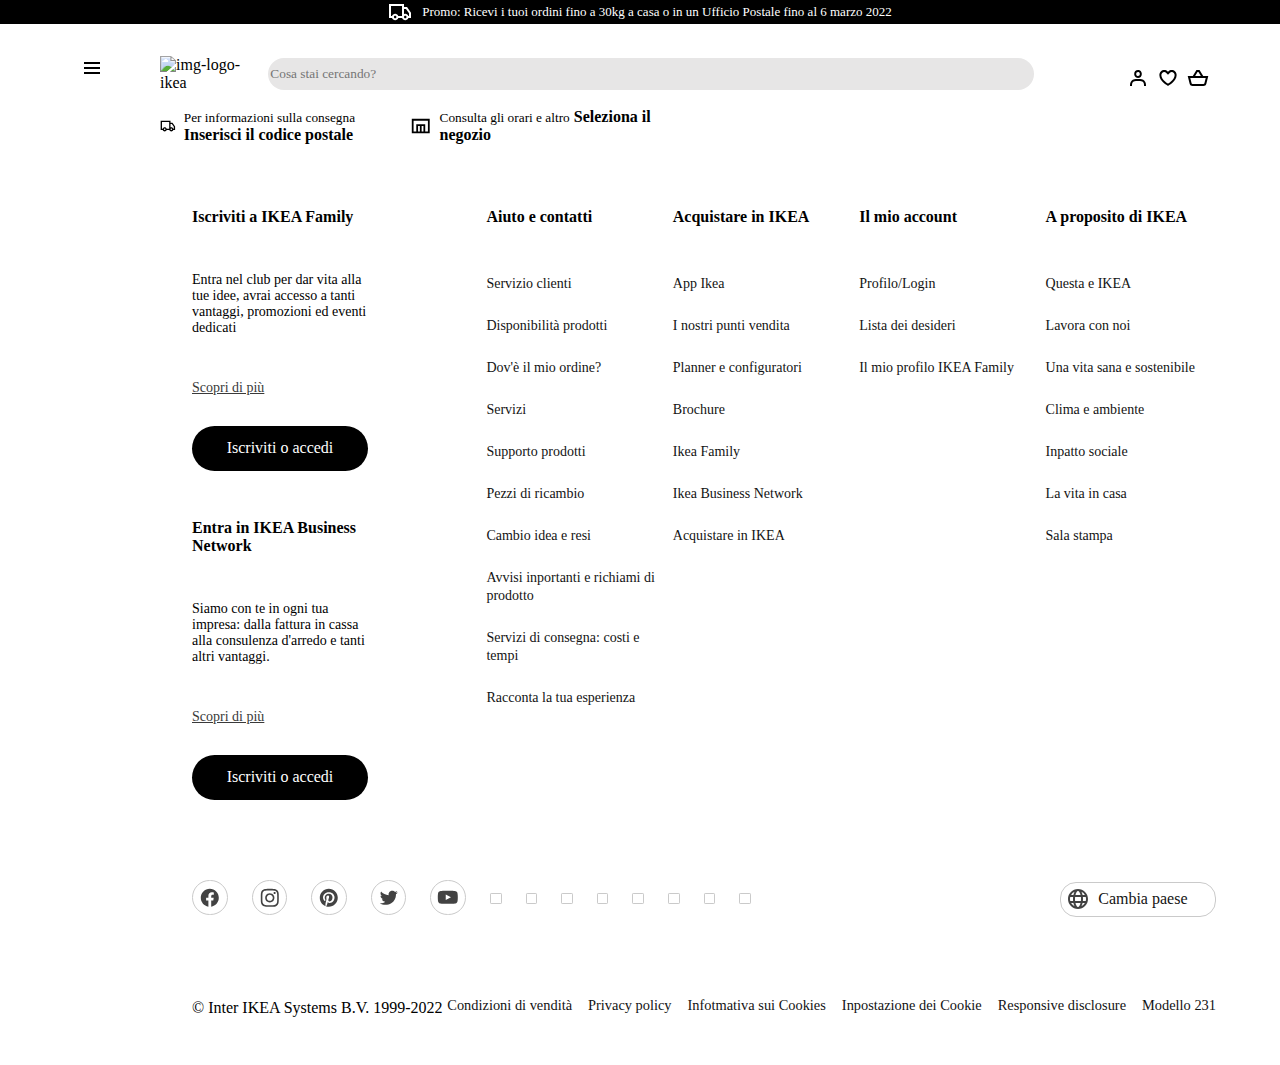
==== commit c2e4f48e: "Feat: Add responsivity" ====
--- a/index.html
+++ b/index.html
@@ -1,1975 +1,494 @@
-<!DOCTYPE html>
-<html lang="it">
-  <head>
-    <meta charset="UTF-8" />
-    <meta http-equiv="X-UA-Compatible" content="IE=edge" />
-    <meta name="viewport" content="width=device-width, initial-scale=1.0" />
-    <title>Mobili e Accessori per l'Arredamento della Casa - IKEA IT</title>
-
-    <link
-      rel="shortcut icon"
-      href="https://www.ikea.com/it/it/static/favicon.838d8a3778e4d716eb72.ico"
-    />
-    <meta
-      name="description"
-      content="Tutto per l’arredamento della casa: divani, letti, lampade, mobili e accessori per bagno, camera da letto, cucine, soggiorni e camerette. Nei negozi e online su IKEA.it."
-    />
-    <meta
-      property="og:image"
-      content="https://www.ikea.com/images/ikea-italia-7651d2cd373a2871a552fe2ed7880472.png?f=xxxl"
-    />
-
-    <link rel="stylesheet" href="styles/common-elements.css" />
-    <link rel="stylesheet" href="styles/style.css" />
-  </head>
-  <body>
-    <header>
-      <div id="promo">
-        <svg
-          width="24"
-          height="24"
-          viewBox="0 0 24 24"
-          fill="white"
-          xmlns="http://www.w3.org/2000/svg"
-        >
-          <path
-            fill-rule="evenodd"
-            clip-rule="evenodd"
-            d="M1 4h15v3h3.0246l3.9793 5.6848V18h-2.6567c-.4218 1.3056-1.6473 2.25-3.0933 2.25-1.446 0-2.6715-.9444-3.0932-2.25h-3.9044c-.4217 1.3056-1.6472 2.25-3.0932 2.25S4.4916 19.3056 4.0698 18H1V4zm3.0698 12c.4218-1.3056 1.6473-2.25 3.0933-2.25 1.446 0 2.6715.9444 3.0932 2.25H14V6H3v10h1.0698zM16 14.0007a3.24 3.24 0 0 1 1.2539-.2507c1.446 0 2.6715.9444 3.0933 2.25h.6567v-2.6848L17.9833 9H16v5.0007zM7.163 15.75c-.6903 0-1.25.5596-1.25 1.25s.5597 1.25 1.25 1.25c.6904 0 1.25-.5596 1.25-1.25s-.5596-1.25-1.25-1.25zm10.0909 0c-.6904 0-1.25.5596-1.25 1.25s.5596 1.25 1.25 1.25 1.25-.5596 1.25-1.25-.5596-1.25-1.25-1.25z"
-          ></path>
-        </svg>
-
-        <a href="#">
-          Promo: Ricevi i tuoi ordini fino a 30kg a casa o in un Ufficio Postale
-          fino al 6 marzo 2022</a
-        >
-      </div>
-
-      <nav>
-        <div class="header-container">
-          <div class="header">
-            <svg
-              class="header-hamburger"
-              focusable="false"
-              width="24"
-              height="24"
-              viewBox="0 0 24 24"
-              fill="black"
-              xmlns="http://www.w3.org/2000/svg"
-            >
-              <path
-                fill-rule="evenodd"
-                clip-rule="evenodd"
-                d="M20 8H4V6h16v2zm0 5H4v-2h16v2zm0 5H4v-2h16v2z"
-              ></path>
-            </svg>
-            <div id="logo-container">
-              <div class="header-logo">
-                <img
-                  src="https://www.ikea.com/it/it/static/ikea-logo.f7d9229f806b59ec64cb.svg"
-                  alt="img-logo-ikea"
-                  type="image/svg"
-                />
-              </div>
-              <div class="header-search-bar">
-                <form action="">
-                  <input type="text" placeholder="Cosa stai cercando?" />
-                </form>
-              </div>
-            </div>
-
-            <div class="header-link">
-              <ul>
-                <li>
-                  <div class="btn-link">
-                    <svg
-                      focusable="false"
-                      width="24"
-                      height="24"
-                      viewBox="0 0 24 24"
-                      fill="black"
-                      xmlns="http://www.w3.org/2000/svg"
-                    >
-                      <path
-                        fill-rule="evenodd"
-                        clip-rule="evenodd"
-                        d="M1 4h15v3h3.0246l3.9793 5.6848V18h-2.6567c-.4218 1.3056-1.6473 2.25-3.0933 2.25-1.446 0-2.6715-.9444-3.0932-2.25h-3.9044c-.4217 1.3056-1.6472 2.25-3.0932 2.25S4.4916 19.3056 4.0698 18H1V4zm3.0698 12c.4218-1.3056 1.6473-2.25 3.0933-2.25 1.446 0 2.6715.9444 3.0932 2.25H14V6H3v10h1.0698zM16 14.0007a3.24 3.24 0 0 1 1.2539-.2507c1.446 0 2.6715.9444 3.0933 2.25h.6567v-2.6848L17.9833 9H16v5.0007zM7.163 15.75c-.6903 0-1.25.5596-1.25 1.25s.5597 1.25 1.25 1.25c.6904 0 1.25-.5596 1.25-1.25s-.5596-1.25-1.25-1.25zm10.0909 0c-.6904 0-1.25.5596-1.25 1.25s.5596 1.25 1.25 1.25 1.25-.5596 1.25-1.25-.5596-1.25-1.25-1.25z"
-                      ></path>
-                    </svg>
-                    <div class="text-information">
-                      <small>Per informazioni sulla consegna</small>
-                      <strong>Inserisci il codice postale</strong>
-                    </div>
-                  </div>
-                </li>
-                <li>
-                  <div class="btn-link">
-                    <svg
-                      focusable="false"
-                      width="26"
-                      height="26"
-                      viewBox="0 0 24 24"
-                      fill="black"
-                      xmlns="http://www.w3.org/2000/svg"
-                    >
-                      <path
-                        fill-rule="evenodd"
-                        clip-rule="evenodd"
-                        d="M22 20V4H2v16h20zM20 6H4v12h3v-8h10v8h3V6zm-9 6H9v6h2v-6zm2 6h2v-6h-2v6z"
-                      ></path>
-                    </svg>
-                    <div class="text-information">
-                      <small>Consulta gli orari e altro</small>
-                      <strong>Seleziona il negozio</strong>
-                    </div>
-                  </div>
-                </li>
-                <li class="header-profile-link">
-                  <a
-                    href="https://www.ikea.com/it/it/profile/login/"
-                    aria-label="Il mio profilo"
-                    rel="nofollow"
-                    data-tracking-label="profile"
-                    data-profile-link=""
-                  >
-                    <span>
-                      <svg
-                        focusable="false"
-                        width="24"
-                        height="24"
-                        viewBox="0 0 24 24"
-                        fill="black"
-                        xmlns="http://www.w3.org/2000/svg"
-                      >
-                        <path
-                          fill-rule="evenodd"
-                          clip-rule="evenodd"
-                          d="M10.6724 6.4678c.2734-.2812.6804-.4707 1.3493-.4707.3971 0 .705.0838.9529.2225.241.1348.4379.3311.5934.6193l.0033.006c.1394.2541.237.6185.237 1.1403 0 .7856-.2046 1.2451-.4796 1.5278l-.0048.005c-.2759.2876-.679.4764-1.334.4764-.3857 0-.6962-.082-.956-.2241-.2388-.1344-.4342-.3293-.5888-.6147-.1454-.275-.2419-.652-.2419-1.1704 0-.7902.2035-1.2442.4692-1.5174zm1.3493-2.4717c-1.0834 0-2.054.3262-2.7838 1.0766-.7376.7583-1.0358 1.781-1.0358 2.9125 0 .7656.1431 1.483.4773 2.112l.0031.0058c.3249.602.785 1.084 1.3777 1.4154l.0062.0035c.5874.323 1.2368.4736 1.9235.4736 1.0818 0 2.0484-.3333 2.7755-1.0896.7406-.7627 1.044-1.786 1.044-2.9207 0-.7629-.1421-1.4784-.482-2.0996-.3247-.6006-.7844-1.0815-1.376-1.4125-.5858-.3276-1.2388-.477-1.9297-.477zM6.4691 16.8582c.2983-.5803.7228-1.0273 1.29-1.3572.5582-.3191 1.2834-.5049 2.2209-.5049h4.04c.9375 0 1.6626.1858 2.2209.5049.5672.3299.9917.7769 1.29 1.3572.3031.5896.4691 1.2936.4691 2.1379v1h2v-1c0-1.1122-.2205-2.1384-.6904-3.0523a5.3218 5.3218 0 0 0-2.0722-2.1769c-.9279-.5315-2.0157-.7708-3.2174-.7708H9.98c-1.1145 0-2.2483.212-3.2225.7737-.8982.5215-1.5928 1.2515-2.0671 2.174C4.2205 16.8577 4 17.8839 4 18.9961v1h2v-1c0-.8443.166-1.5483.4691-2.1379z"
-                        ></path>
-                      </svg>
-                    </span>
-                  </a>
-                </li>
-                <li class="header-wish-list">
-                  <a
-                    href="https://www.ikea.com/it/it/favourites/"
-                    aria-label="Lista dei desideri"
-                    rel="nofollow"
-                    data-tracking-label="shopping-list"
-                  >
-                    <span>
-                      <svg
-                        focusable="false"
-                        width="24"
-                        height="24"
-                        viewBox="0 0 24 24"
-                        fill="black"
-                        xmlns="http://www.w3.org/2000/svg"
-                      >
-                        <path
-                          fill-rule="evenodd"
-                          clip-rule="evenodd"
-                          d="M12.336 5.52055C14.2336 3.62376 17.3096 3.62401 19.2069 5.52129C20.2067 6.52115 20.6796 7.85005 20.6259 9.15761C20.6151 12.2138 18.4184 14.8654 16.4892 16.6366C15.4926 17.5517 14.5004 18.2923 13.7593 18.8036C13.3879 19.0598 13.0771 19.2601 12.8574 19.3973C12.7475 19.466 12.6601 19.519 12.5992 19.5555C12.5687 19.5737 12.5448 19.5879 12.5279 19.5978L12.5079 19.6094L12.502 19.6129L12.5001 19.614C12.5001 19.614 12.4989 19.6147 11.9999 18.748C11.501 19.6147 11.5005 19.6144 11.5005 19.6144L11.4979 19.6129L11.4919 19.6094L11.472 19.5978C11.4551 19.5879 11.4312 19.5737 11.4007 19.5555C11.3397 19.519 11.2524 19.466 11.1425 19.3973C10.9227 19.2601 10.612 19.0598 10.2405 18.8036C9.49947 18.2923 8.50726 17.5517 7.51063 16.6366C5.58146 14.8654 3.38477 12.2139 3.37399 9.15765C3.32024 7.85008 3.79314 6.52117 4.79301 5.52129C6.69054 3.62376 9.76704 3.62376 11.6646 5.52129L11.9993 5.856L12.3353 5.52129L12.336 5.52055ZM11.9999 18.748L11.5005 19.6144L11.9999 19.9019L12.4989 19.6147L11.9999 18.748ZM11.9999 17.573C12.1727 17.462 12.384 17.3226 12.6236 17.1573C13.3125 16.6821 14.2267 15.9988 15.1366 15.1634C17.0157 13.4381 18.6259 11.2919 18.6259 9.13506V9.11213L18.627 9.08922C18.6626 8.31221 18.3844 7.52727 17.7926 6.9355C16.6762 5.81903 14.866 5.81902 13.7495 6.9355L13.7481 6.93689L11.9965 8.68166L10.2504 6.9355C9.13387 5.81903 7.3237 5.81903 6.20722 6.9355C5.61546 7.52727 5.33724 8.31221 5.3729 9.08922L5.37395 9.11213V9.13507C5.37395 11.2919 6.98418 13.4381 8.86325 15.1634C9.77312 15.9988 10.6874 16.6821 11.3762 17.1573C11.6159 17.3226 11.8271 17.462 11.9999 17.573Z"
-                        ></path>
-                      </svg>
-                    </span>
-                  </a>
-                </li>
-                <li class="header-cart">
-                  <a
-                    href="https://www.ikea.com/it/it/shoppingcart/"
-                    aria-label="Carrello"
-                    rel="nofollow"
-                    data-tracking-label="shopping-bag"
-                  >
-                    <span>
-                      <svg
-                        focusable="false"
-                        width="24"
-                        height="24"
-                        viewBox="0 0 24 24"
-                        fill="black"
-                        xmlns="http://www.w3.org/2000/svg"
-                      >
-                        <path
-                          fill-rule="evenodd"
-                          clip-rule="evenodd"
-                          d="M10.9994 4h-.5621l-.2922.4802-3.357 5.517h-5.069l.3107 1.2425 1.6212 6.4851c.334 1.3355 1.5339 2.2724 2.9105 2.2724h10.8769c1.3766 0 2.5765-.9369 2.9104-2.2724l1.6213-6.4851.3106-1.2425h-5.0695l-3.3574-5.517L13.5618 4h-2.5624zm3.8707 5.9972L12.4376 6h-.8761L9.1292 9.9972h5.7409zm-9.2787 7.2425-1.3106-5.2425h15.4384l-1.3106 5.2425a1 1 0 0 1-.9701.7575H6.5615a1 1 0 0 1-.97-.7575z"
-                        ></path>
-                      </svg>
-                    </span>
-                  </a>
-                </li>
-              </ul>
-            </div>
-          </div>
-        </div>
-      </nav>
-    </header>
-
-    <main>
-      <article id="delivery-offer">
-        <picture>
-          <source media="(min-width:900px)" srcset="assets/consegnaw900.jpg" />
-          <img
-            src="assets/consegnaw600.webp"
-            alt="Consegna 5 Euro fino a 30KG"
-          />
-        </picture>
-
-        <div id="delivery-description">
-          <h1>Ricevi i tuoi acquisti a casa o presso un Ufficio Postale</h1>
-          <p>
-            <strong>Dal 15 febbraio 2022 al 6 marzo 2022</strong> puoi scegliere
-            di ricevere i tuoi <strong>ordini fino a 30 kg</strong> a casa o
-            presso un Ufficio Postale a soli <strong>€5</strong>. Hai bisogno di
-            aiuto? <a href="#">Acquista telefonicamente in pochi minuti!</a>
-          </p>
-          <p id="delivery-option">
-            <a href="#">Ricevi a casa</a>
-            <a href="#">Ritira presso un Ufficio Postale</a>
-          </p>
-
-          <p id="disclaimer">
-            Questo servizio non è applicabile ad alcuni prodotti per misura o
-            fragilità. Verificane la compatibilità aggiungendoli al carrello.
-          </p>
-        </div>
-      </article>
-
-      <section id="organized-life">
-        <div class="sec-description">
-          <h1>Apri la porta a una vita più organizzata</h1>
-          <h2>
-            Quando in casa è tutto in ordine, puoi affrontare qualunque cosa
-            succeda fuori.
-          </h2>
-
-          <a class="sec-button" href="#">Scopri come organizzare la tua casa</a>
-        </div>
-
-        <div id="sec-img-container">
-          <div id="image1">
-            <a class="ambient-link" href="">
-              <div class="article-in-img">
-                <label>OOO</label>
-                <p>Specchio Meraviglioso<small>2000$</small></p>
-              </div>
-
-              <img
-                src="https://www.ikea.com/ext/ingkadam/m/347b64de7b1f6b25/original/PE859857.jpg?f=xl"
-                alt="Ambiente 1"
-              />
-            </a>
-          </div>
-
-          <div id="bag">
-            <img
-              src="https://www.ikea.com/ext/ingkadam/m/75e385c8d86371a2/original/PH165675.jpg?f=xs"
-              alt="Ambiente 2"
-            />
-          </div>
-
-          <div id="shoes">
-            <img
-              src="https://www.ikea.com/ext/ingkadam/m/533128bd8d4374fa/original/PH166513-crop001.jpg?f=xs"
-              alt="Ambiente 3"
-            />
-          </div>
-
-          <div id="bookshelf">
-            <img
-              src="https://www.ikea.com/ext/ingkadam/m/42fb8b05fd3d83f6/original/PH164944-crop002.jpg?f=xs"
-              alt="Ambiente 4"
-            />
-          </div>
-
-          <div id="clothes">
-            <img
-              src="https://www.ikea.com/ext/ingkadam/m/4d59659dfe37d8e1/original/PH178728-crop001.jpg?f=xs"
-              alt="Ambiente 5"
-            />
-          </div>
-        </div>
-      </section>
-
-      <section id="now-ikea">
-        <h1>Adesso in IKEA</h1>
-
-        <!--<div class="svg-container"> Don't work
-                <svg focusable="false" viewBox="0 0 24 24" class="pub__svg-icon pub__btn__icon" aria-hidden="true">
-                    <path fill-rule="evenodd" d="m7 12.0009 8.0012-8.0007 1.4142 1.4142-6.587 6.5866 6.5859 6.5868L15 20.002l-8-8.0011z" clipRule="evenodd"></path>
-                </svg>
-            </div> !-->
-        <div class="overflow-container">
-          <div id="container-sec2">
-            <a href="">
-              <div class="now-container decoration">
-                <img
-                  src="https://www.ikea.com/ext/ingkadam/m/1fff1b5dc9c2d65f/original/PH182960.jpg?f=m"
-                  alt="Soprammobili fiori"
-                />
-                <h1>Rinnova la tua casa con le decorazioni</h1>
-                <h2>Scopri le nostre decorazioni</h2>
-                <a class="arrow-btn-sec2" href="#">
-                  <svg fill="white" viewbox="0 0 24 24">
-                    <path
-                      fill-rule="evenodd"
-                      clip-rule="evenodd"
-                      d="M19.2937 12.7074L20.0008 12.0003L19.2938 11.2932L12.0008 3.99927L10.5865 5.41339L16.1727 11.0003H4V13.0003H16.1723L10.5855 18.5868L11.9996 20.0011L19.2937 12.7074Z"
-                    ></path>
-                  </svg>
-                </a>
-              </div>
-            </a>
-
-            <a href="">
-              <div class="now-container new-offers">
-                <img
-                  src="https://www.ikea.com/images/04/02/040205f86c50691c4ad8ca624e4a8182.jpg?f=m"
-                  alt="Libreria Ufficio"
-                />
-                <h1>Novità</h1>
-                <h2>Scopri tutte le novità del nostro assortimento</h2>
-                <a class="arrow-btn-sec2" href="#">
-                  <svg fill="white" viewbox="0 0 24 24">
-                    <path
-                      fill-rule="evenodd"
-                      clip-rule="evenodd"
-                      d="M19.2937 12.7074L20.0008 12.0003L19.2938 11.2932L12.0008 3.99927L10.5865 5.41339L16.1727 11.0003H4V13.0003H16.1723L10.5855 18.5868L11.9996 20.0011L19.2937 12.7074Z"
-                    ></path>
-                  </svg>
-                </a>
-              </div>
-            </a>
-
-            <a href="">
-              <div class="now-container hembjuden">
-                <img
-                  src="https://www.ikea.com/images/ba/c2/bac2cc4f3e9ea359a11d4b5cebbde7b4.jpg?f=m"
-                  alt="Collezione HEMBJUDEN a tavola"
-                />
-                <h1>HEMBJUDEN Collezione in edizione limitata</h1>
-                <h2>Scopri la collezione ispirata al Marocco</h2>
-                <a class="arrow-btn-sec2" href="#">
-                  <svg fill="white" viewbox="0 0 24 24">
-                    <path
-                      fill-rule="evenodd"
-                      clip-rule="evenodd"
-                      d="M19.2937 12.7074L20.0008 12.0003L19.2938 11.2932L12.0008 3.99927L10.5865 5.41339L16.1727 11.0003H4V13.0003H16.1723L10.5855 18.5868L11.9996 20.0011L19.2937 12.7074Z"
-                    ></path>
-                  </svg>
-                </a>
-              </div>
-            </a>
-
-            <a href="">
-              <div class="now-container low-price">
-                <img
-                  src="https://www.ikea.com/images/df/24/df24cf83d5918042b129f6ab48d5f582.jpg?f=m"
-                  alt="Porta pantofole"
-                />
-                <h1>Il nostro prezzo più basso</h1>
-                <h2>
-                  Quando progettiamo un prodotto, pensiamo prima di tutto al
-                  prezzo
-                </h2>
-                <a class="arrow-btn-sec2" href="#">
-                  <svg fill="white" viewbox="0 0 24 24">
-                    <path
-                      fill-rule="evenodd"
-                      clip-rule="evenodd"
-                      d="M19.2937 12.7074L20.0008 12.0003L19.2938 11.2932L12.0008 3.99927L10.5865 5.41339L16.1727 11.0003H4V13.0003H16.1723L10.5855 18.5868L11.9996 20.0011L19.2937 12.7074Z"
-                    ></path>
-                  </svg>
-                </a>
-              </div>
-            </a>
-          </div>
-        </div>
-      </section>
-
-      <section class="sec-3-4">
-        <h1>Una casa più sostenibile</h1>
-        <div class="overflow-container">
-          <div class="container-scroll-little">
-            <a href="#">
-              <div class="element-scroll">
-                <img
-                  class="pub__image"
-                  src="https://www.ikea.com/images/b9/15/b915aaec84d2414ee973da072a0e9939.jpg?f=s"
-                  srcset="
-                    https://www.ikea.com/images/b9/15/b915aaec84d2414ee973da072a0e9939.jpg?f=sg   1600w,
-                    https://www.ikea.com/images/b9/15/b915aaec84d2414ee973da072a0e9939.jpg?f=xxxl 1400w,
-                    https://www.ikea.com/images/b9/15/b915aaec84d2414ee973da072a0e9939.jpg?f=xxl   950w,
-                    https://www.ikea.com/images/b9/15/b915aaec84d2414ee973da072a0e9939.jpg?f=xl    800w,
-                    https://www.ikea.com/images/b9/15/b915aaec84d2414ee973da072a0e9939.jpg?f=l     750w,
-                    https://www.ikea.com/images/b9/15/b915aaec84d2414ee973da072a0e9939.jpg?f=m     600w,
-                    https://www.ikea.com/images/b9/15/b915aaec84d2414ee973da072a0e9939.jpg?f=s     500w,
-                    https://www.ikea.com/images/b9/15/b915aaec84d2414ee973da072a0e9939.jpg?f=xs    400w,
-                    https://www.ikea.com/images/b9/15/b915aaec84d2414ee973da072a0e9939.jpg?f=xxs   300w,
-                    https://www.ikea.com/images/b9/15/b915aaec84d2414ee973da072a0e9939.jpg?f=xxxs  240w
-                  "
-                />
-                <button>Riporta e Rivendi</button>
-              </div>
-            </a>
-
-            <a href="#">
-              <div class="element-scroll">
-                <img
-                  class="pub__image"
-                  src="https://www.ikea.com/images/e4/0d/e40d962f7a94816e925af763c08b821b.jpg?f=s"
-                  srcset="
-                    https://www.ikea.com/images/e4/0d/e40d962f7a94816e925af763c08b821b.jpg?f=sg   1600w,
-                    https://www.ikea.com/images/e4/0d/e40d962f7a94816e925af763c08b821b.jpg?f=xxxl 1400w,
-                    https://www.ikea.com/images/e4/0d/e40d962f7a94816e925af763c08b821b.jpg?f=xxl   950w,
-                    https://www.ikea.com/images/e4/0d/e40d962f7a94816e925af763c08b821b.jpg?f=xl    800w,
-                    https://www.ikea.com/images/e4/0d/e40d962f7a94816e925af763c08b821b.jpg?f=l     750w,
-                    https://www.ikea.com/images/e4/0d/e40d962f7a94816e925af763c08b821b.jpg?f=m     600w,
-                    https://www.ikea.com/images/e4/0d/e40d962f7a94816e925af763c08b821b.jpg?f=s     500w,
-                    https://www.ikea.com/images/e4/0d/e40d962f7a94816e925af763c08b821b.jpg?f=xs    400w,
-                    https://www.ikea.com/images/e4/0d/e40d962f7a94816e925af763c08b821b.jpg?f=xxs   300w,
-                    https://www.ikea.com/images/e4/0d/e40d962f7a94816e925af763c08b821b.jpg?f=xxxs  240w
-                  "
-                />
-                <button>Circular Hub</button>
-              </div>
-            </a>
-
-            <a href="#">
-              <div class="element-scroll">
-                <img
-                  class="pub__image"
-                  alt="pannelli solari - IKEA"
-                  src="https://www.ikea.com/images/pannelli-solari-ikea-46e9f3c6f34a4f7235b35ce65930d95d.jpg?f=s"
-                  srcset="
-                    https://www.ikea.com/images/pannelli-solari-ikea-46e9f3c6f34a4f7235b35ce65930d95d.jpg?f=sg   1600w,
-                    https://www.ikea.com/images/pannelli-solari-ikea-46e9f3c6f34a4f7235b35ce65930d95d.jpg?f=xxxl 1400w,
-                    https://www.ikea.com/images/pannelli-solari-ikea-46e9f3c6f34a4f7235b35ce65930d95d.jpg?f=xxl   950w,
-                    https://www.ikea.com/images/pannelli-solari-ikea-46e9f3c6f34a4f7235b35ce65930d95d.jpg?f=xl    800w,
-                    https://www.ikea.com/images/pannelli-solari-ikea-46e9f3c6f34a4f7235b35ce65930d95d.jpg?f=l     750w,
-                    https://www.ikea.com/images/pannelli-solari-ikea-46e9f3c6f34a4f7235b35ce65930d95d.jpg?f=m     600w,
-                    https://www.ikea.com/images/pannelli-solari-ikea-46e9f3c6f34a4f7235b35ce65930d95d.jpg?f=s     500w,
-                    https://www.ikea.com/images/pannelli-solari-ikea-46e9f3c6f34a4f7235b35ce65930d95d.jpg?f=xs    400w,
-                    https://www.ikea.com/images/pannelli-solari-ikea-46e9f3c6f34a4f7235b35ce65930d95d.jpg?f=xxs   300w,
-                    https://www.ikea.com/images/pannelli-solari-ikea-46e9f3c6f34a4f7235b35ce65930d95d.jpg?f=xxxs  240w
-                  "
-                />
-                <button>Pannelli solari</button>
-              </div>
-            </a>
-
-            <a href="#">
-              <div class="element-scroll">
-                <img
-                  class="pub__image"
-                  alt="Una mano regola il flusso dell’acqua di un miscelatore per cucina GLYPEN in acciaio inossidabile; accanto, uno spazzolino per i piatti TÅRTSMET."
-                  src="https://www.ikea.com/images/una-mano-regola-il-flusso-dellacqua-di-un-miscelatore-per-cu-14fbd77f6aa85fa6507304582a533201.jpg?f=s"
-                  srcset="
-                    https://www.ikea.com/images/una-mano-regola-il-flusso-dellacqua-di-un-miscelatore-per-cu-14fbd77f6aa85fa6507304582a533201.jpg?f=sg   1600w,
-                    https://www.ikea.com/images/una-mano-regola-il-flusso-dellacqua-di-un-miscelatore-per-cu-14fbd77f6aa85fa6507304582a533201.jpg?f=xxxl 1400w,
-                    https://www.ikea.com/images/una-mano-regola-il-flusso-dellacqua-di-un-miscelatore-per-cu-14fbd77f6aa85fa6507304582a533201.jpg?f=xxl   950w,
-                    https://www.ikea.com/images/una-mano-regola-il-flusso-dellacqua-di-un-miscelatore-per-cu-14fbd77f6aa85fa6507304582a533201.jpg?f=xl    800w,
-                    https://www.ikea.com/images/una-mano-regola-il-flusso-dellacqua-di-un-miscelatore-per-cu-14fbd77f6aa85fa6507304582a533201.jpg?f=l     750w,
-                    https://www.ikea.com/images/una-mano-regola-il-flusso-dellacqua-di-un-miscelatore-per-cu-14fbd77f6aa85fa6507304582a533201.jpg?f=m     600w,
-                    https://www.ikea.com/images/una-mano-regola-il-flusso-dellacqua-di-un-miscelatore-per-cu-14fbd77f6aa85fa6507304582a533201.jpg?f=s     500w,
-                    https://www.ikea.com/images/una-mano-regola-il-flusso-dellacqua-di-un-miscelatore-per-cu-14fbd77f6aa85fa6507304582a533201.jpg?f=xs    400w,
-                    https://www.ikea.com/images/una-mano-regola-il-flusso-dellacqua-di-un-miscelatore-per-cu-14fbd77f6aa85fa6507304582a533201.jpg?f=xxs   300w,
-                    https://www.ikea.com/images/una-mano-regola-il-flusso-dellacqua-di-un-miscelatore-per-cu-14fbd77f6aa85fa6507304582a533201.jpg?f=xxxs  240w
-                  "
-                  sizes="272px"
-                  loading="lazy"
-                  aria-labelledby="55231583-09a1-11ec-8ab2-815971b9a6cd-button"
-                />
-                <button>Risparmiare acqua</button>
-              </div>
-            </a>
-
-            <a href="#">
-              <div class="element-scroll">
-                <img
-                  class="pub__image"
-                  alt="Una mano preme l’interruttore di una lampada da tavolo bianca appoggiata su un tavolo azzurro."
-                  src="https://www.ikea.com/images/una-mano-preme-linterruttore-di-una-lampada-da-tavolo-bianca-1d87e4faf7b3304a323d3cca2e9b3efa.jpg?f=s"
-                  srcset="
-                    https://www.ikea.com/images/una-mano-preme-linterruttore-di-una-lampada-da-tavolo-bianca-1d87e4faf7b3304a323d3cca2e9b3efa.jpg?f=sg   1600w,
-                    https://www.ikea.com/images/una-mano-preme-linterruttore-di-una-lampada-da-tavolo-bianca-1d87e4faf7b3304a323d3cca2e9b3efa.jpg?f=xxxl 1400w,
-                    https://www.ikea.com/images/una-mano-preme-linterruttore-di-una-lampada-da-tavolo-bianca-1d87e4faf7b3304a323d3cca2e9b3efa.jpg?f=xxl   950w,
-                    https://www.ikea.com/images/una-mano-preme-linterruttore-di-una-lampada-da-tavolo-bianca-1d87e4faf7b3304a323d3cca2e9b3efa.jpg?f=xl    800w,
-                    https://www.ikea.com/images/una-mano-preme-linterruttore-di-una-lampada-da-tavolo-bianca-1d87e4faf7b3304a323d3cca2e9b3efa.jpg?f=l     750w,
-                    https://www.ikea.com/images/una-mano-preme-linterruttore-di-una-lampada-da-tavolo-bianca-1d87e4faf7b3304a323d3cca2e9b3efa.jpg?f=m     600w,
-                    https://www.ikea.com/images/una-mano-preme-linterruttore-di-una-lampada-da-tavolo-bianca-1d87e4faf7b3304a323d3cca2e9b3efa.jpg?f=s     500w,
-                    https://www.ikea.com/images/una-mano-preme-linterruttore-di-una-lampada-da-tavolo-bianca-1d87e4faf7b3304a323d3cca2e9b3efa.jpg?f=xs    400w,
-                    https://www.ikea.com/images/una-mano-preme-linterruttore-di-una-lampada-da-tavolo-bianca-1d87e4faf7b3304a323d3cca2e9b3efa.jpg?f=xxs   300w,
-                    https://www.ikea.com/images/una-mano-preme-linterruttore-di-una-lampada-da-tavolo-bianca-1d87e4faf7b3304a323d3cca2e9b3efa.jpg?f=xxxs  240w
-                  "
-                />
-                <button>Risparmiare energia</button>
-              </div>
-            </a>
-
-            <a href="#">
-              <div class="element-scroll">
-                <img
-                  class="pub__image"
-                  alt="Una donna dai capelli castani dorme su un cuscino ergonomico ROSENSKÄRM, sotto una coperta bianca. "
-                  src="https://www.ikea.com/images/una-donna-dai-capelli-castani-dorme-su-un-cuscino-ergonomico-be88a09c0ab571313c4e885abf46f26e.jpg?f=s"
-                  srcset="
-                    https://www.ikea.com/images/una-donna-dai-capelli-castani-dorme-su-un-cuscino-ergonomico-be88a09c0ab571313c4e885abf46f26e.jpg?f=sg   1600w,
-                    https://www.ikea.com/images/una-donna-dai-capelli-castani-dorme-su-un-cuscino-ergonomico-be88a09c0ab571313c4e885abf46f26e.jpg?f=xxxl 1400w,
-                    https://www.ikea.com/images/una-donna-dai-capelli-castani-dorme-su-un-cuscino-ergonomico-be88a09c0ab571313c4e885abf46f26e.jpg?f=xxl   950w,
-                    https://www.ikea.com/images/una-donna-dai-capelli-castani-dorme-su-un-cuscino-ergonomico-be88a09c0ab571313c4e885abf46f26e.jpg?f=xl    800w,
-                    https://www.ikea.com/images/una-donna-dai-capelli-castani-dorme-su-un-cuscino-ergonomico-be88a09c0ab571313c4e885abf46f26e.jpg?f=l     750w,
-                    https://www.ikea.com/images/una-donna-dai-capelli-castani-dorme-su-un-cuscino-ergonomico-be88a09c0ab571313c4e885abf46f26e.jpg?f=m     600w,
-                    https://www.ikea.com/images/una-donna-dai-capelli-castani-dorme-su-un-cuscino-ergonomico-be88a09c0ab571313c4e885abf46f26e.jpg?f=s     500w,
-                    https://www.ikea.com/images/una-donna-dai-capelli-castani-dorme-su-un-cuscino-ergonomico-be88a09c0ab571313c4e885abf46f26e.jpg?f=xs    400w,
-                    https://www.ikea.com/images/una-donna-dai-capelli-castani-dorme-su-un-cuscino-ergonomico-be88a09c0ab571313c4e885abf46f26e.jpg?f=xxs   300w,
-                    https://www.ikea.com/images/una-donna-dai-capelli-castani-dorme-su-un-cuscino-ergonomico-be88a09c0ab571313c4e885abf46f26e.jpg?f=xxxs  240w
-                  "
-                />
-                <button>Una casa più sana</button>
-              </div>
-            </a>
-
-            <a href="#">
-              <div class="element-scroll">
-                <img
-                  class="pub__image"
-                  alt="Tre contenitori bianchi SORTERA, di cui uno pieno di carta marrone, in una stanza piastrellata di bianco."
-                  src="https://www.ikea.com/images/tre-contenitori-bianchi-sortera-di-cui-uno-pieno-di-carta-ma-1c71619c51124cc21b168c891a31c2ce.jpg?f=s"
-                  srcset="
-                    https://www.ikea.com/images/tre-contenitori-bianchi-sortera-di-cui-uno-pieno-di-carta-ma-1c71619c51124cc21b168c891a31c2ce.jpg?f=sg   1600w,
-                    https://www.ikea.com/images/tre-contenitori-bianchi-sortera-di-cui-uno-pieno-di-carta-ma-1c71619c51124cc21b168c891a31c2ce.jpg?f=xxxl 1400w,
-                    https://www.ikea.com/images/tre-contenitori-bianchi-sortera-di-cui-uno-pieno-di-carta-ma-1c71619c51124cc21b168c891a31c2ce.jpg?f=xxl   950w,
-                    https://www.ikea.com/images/tre-contenitori-bianchi-sortera-di-cui-uno-pieno-di-carta-ma-1c71619c51124cc21b168c891a31c2ce.jpg?f=xl    800w,
-                    https://www.ikea.com/images/tre-contenitori-bianchi-sortera-di-cui-uno-pieno-di-carta-ma-1c71619c51124cc21b168c891a31c2ce.jpg?f=l     750w,
-                    https://www.ikea.com/images/tre-contenitori-bianchi-sortera-di-cui-uno-pieno-di-carta-ma-1c71619c51124cc21b168c891a31c2ce.jpg?f=m     600w,
-                    https://www.ikea.com/images/tre-contenitori-bianchi-sortera-di-cui-uno-pieno-di-carta-ma-1c71619c51124cc21b168c891a31c2ce.jpg?f=s     500w,
-                    https://www.ikea.com/images/tre-contenitori-bianchi-sortera-di-cui-uno-pieno-di-carta-ma-1c71619c51124cc21b168c891a31c2ce.jpg?f=xs    400w,
-                    https://www.ikea.com/images/tre-contenitori-bianchi-sortera-di-cui-uno-pieno-di-carta-ma-1c71619c51124cc21b168c891a31c2ce.jpg?f=xxs   300w,
-                    https://www.ikea.com/images/tre-contenitori-bianchi-sortera-di-cui-uno-pieno-di-carta-ma-1c71619c51124cc21b168c891a31c2ce.jpg?f=xxxs  240w
-                  "
-                />
-                <button>Ridurre i rifiuti</button>
-              </div>
-            </a>
-
-            <a href="#">
-              <div class="element-scroll">
-                <img
-                  class="pub__image"
-                  alt="Una sedia IVAR verniciata in verde chiaro posizionata su dei vecchi giornali stesi sul pavimento in legno chiaro di una stanza vuota dalle pareti rosa chiaro."
-                  src="https://www.ikea.com/images/una-sedia-ivar-verniciata-in-verde-chiaro-posizionata-su-dei-2bd31a7b150142b536fede04ad68087f.jpg?f=s"
-                  srcset="
-                    https://www.ikea.com/images/una-sedia-ivar-verniciata-in-verde-chiaro-posizionata-su-dei-2bd31a7b150142b536fede04ad68087f.jpg?f=sg   1600w,
-                    https://www.ikea.com/images/una-sedia-ivar-verniciata-in-verde-chiaro-posizionata-su-dei-2bd31a7b150142b536fede04ad68087f.jpg?f=xxxl 1400w,
-                    https://www.ikea.com/images/una-sedia-ivar-verniciata-in-verde-chiaro-posizionata-su-dei-2bd31a7b150142b536fede04ad68087f.jpg?f=xxl   950w,
-                    https://www.ikea.com/images/una-sedia-ivar-verniciata-in-verde-chiaro-posizionata-su-dei-2bd31a7b150142b536fede04ad68087f.jpg?f=xl    800w,
-                    https://www.ikea.com/images/una-sedia-ivar-verniciata-in-verde-chiaro-posizionata-su-dei-2bd31a7b150142b536fede04ad68087f.jpg?f=l     750w,
-                    https://www.ikea.com/images/una-sedia-ivar-verniciata-in-verde-chiaro-posizionata-su-dei-2bd31a7b150142b536fede04ad68087f.jpg?f=m     600w,
-                    https://www.ikea.com/images/una-sedia-ivar-verniciata-in-verde-chiaro-posizionata-su-dei-2bd31a7b150142b536fede04ad68087f.jpg?f=s     500w,
-                    https://www.ikea.com/images/una-sedia-ivar-verniciata-in-verde-chiaro-posizionata-su-dei-2bd31a7b150142b536fede04ad68087f.jpg?f=xs    400w,
-                    https://www.ikea.com/images/una-sedia-ivar-verniciata-in-verde-chiaro-posizionata-su-dei-2bd31a7b150142b536fede04ad68087f.jpg?f=xxs   300w,
-                    https://www.ikea.com/images/una-sedia-ivar-verniciata-in-verde-chiaro-posizionata-su-dei-2bd31a7b150142b536fede04ad68087f.jpg?f=xxxs  240w
-                  "
-                />
-                <button>Mobili più sostenibili</button>
-              </div>
-            </a>
-
-            <a href="#">
-              <div class="element-scroll">
-                <img
-                  class="pub__image"
-                  alt="Una coperta bianca e tre ciotole bianche appoggiate su un poggiapiedi GAMLEHULT con all’interno dei libri. "
-                  src="https://www.ikea.com/images/una-coperta-bianca-e-tre-ciotole-bianche-appoggiate-su-un-po-1a75a70c775e092d70c08da46fac4e59.jpg?f=s"
-                  srcset="
-                    https://www.ikea.com/images/una-coperta-bianca-e-tre-ciotole-bianche-appoggiate-su-un-po-1a75a70c775e092d70c08da46fac4e59.jpg?f=sg   1600w,
-                    https://www.ikea.com/images/una-coperta-bianca-e-tre-ciotole-bianche-appoggiate-su-un-po-1a75a70c775e092d70c08da46fac4e59.jpg?f=xxxl 1400w,
-                    https://www.ikea.com/images/una-coperta-bianca-e-tre-ciotole-bianche-appoggiate-su-un-po-1a75a70c775e092d70c08da46fac4e59.jpg?f=xxl   950w,
-                    https://www.ikea.com/images/una-coperta-bianca-e-tre-ciotole-bianche-appoggiate-su-un-po-1a75a70c775e092d70c08da46fac4e59.jpg?f=xl    800w,
-                    https://www.ikea.com/images/una-coperta-bianca-e-tre-ciotole-bianche-appoggiate-su-un-po-1a75a70c775e092d70c08da46fac4e59.jpg?f=l     750w,
-                    https://www.ikea.com/images/una-coperta-bianca-e-tre-ciotole-bianche-appoggiate-su-un-po-1a75a70c775e092d70c08da46fac4e59.jpg?f=m     600w,
-                    https://www.ikea.com/images/una-coperta-bianca-e-tre-ciotole-bianche-appoggiate-su-un-po-1a75a70c775e092d70c08da46fac4e59.jpg?f=s     500w,
-                    https://www.ikea.com/images/una-coperta-bianca-e-tre-ciotole-bianche-appoggiate-su-un-po-1a75a70c775e092d70c08da46fac4e59.jpg?f=xs    400w,
-                    https://www.ikea.com/images/una-coperta-bianca-e-tre-ciotole-bianche-appoggiate-su-un-po-1a75a70c775e092d70c08da46fac4e59.jpg?f=xxs   300w,
-                    https://www.ikea.com/images/una-coperta-bianca-e-tre-ciotole-bianche-appoggiate-su-un-po-1a75a70c775e092d70c08da46fac4e59.jpg?f=xxxs  240w
-                  "
-                />
-                <button>Materiali più sostenibili</button>
-              </div>
-            </a>
-
-            <a href="#">
-              <div class="element-scroll">
-                <img
-                  class="pub__image"
-                  alt="Polpette vegetali HUVUDROLL cucinate in una padella IKEA 365+."
-                  src="https://www.ikea.com/images/polpette-vegetali-huvudroll-cucinate-in-una-padella-ikea-365-341dd7932f1b2b17fc2b328a91af369c.jpg?f=s"
-                  srcset="
-                    https://www.ikea.com/images/polpette-vegetali-huvudroll-cucinate-in-una-padella-ikea-365-341dd7932f1b2b17fc2b328a91af369c.jpg?f=sg   1600w,
-                    https://www.ikea.com/images/polpette-vegetali-huvudroll-cucinate-in-una-padella-ikea-365-341dd7932f1b2b17fc2b328a91af369c.jpg?f=xxxl 1400w,
-                    https://www.ikea.com/images/polpette-vegetali-huvudroll-cucinate-in-una-padella-ikea-365-341dd7932f1b2b17fc2b328a91af369c.jpg?f=xxl   950w,
-                    https://www.ikea.com/images/polpette-vegetali-huvudroll-cucinate-in-una-padella-ikea-365-341dd7932f1b2b17fc2b328a91af369c.jpg?f=xl    800w,
-                    https://www.ikea.com/images/polpette-vegetali-huvudroll-cucinate-in-una-padella-ikea-365-341dd7932f1b2b17fc2b328a91af369c.jpg?f=l     750w,
-                    https://www.ikea.com/images/polpette-vegetali-huvudroll-cucinate-in-una-padella-ikea-365-341dd7932f1b2b17fc2b328a91af369c.jpg?f=m     600w,
-                    https://www.ikea.com/images/polpette-vegetali-huvudroll-cucinate-in-una-padella-ikea-365-341dd7932f1b2b17fc2b328a91af369c.jpg?f=s     500w,
-                    https://www.ikea.com/images/polpette-vegetali-huvudroll-cucinate-in-una-padella-ikea-365-341dd7932f1b2b17fc2b328a91af369c.jpg?f=xs    400w,
-                    https://www.ikea.com/images/polpette-vegetali-huvudroll-cucinate-in-una-padella-ikea-365-341dd7932f1b2b17fc2b328a91af369c.jpg?f=xxs   300w,
-                    https://www.ikea.com/images/polpette-vegetali-huvudroll-cucinate-in-una-padella-ikea-365-341dd7932f1b2b17fc2b328a91af369c.jpg?f=xxxs  240w
-                  "
-                />
-                <button>Alimentari più sostenibili</button>
-              </div>
-            </a>
-          </div>
-        </div>
-      </section>
-
-      <section class="sec-3-4">
-        <h1>Servizi IKEA</h1>
-        <div class="overflow-container">
-          <div class="container-scroll-little">
-            <a href="#">
-              <div class="element-scroll blue">
-                <h2>Scopri tutti i servizi</h2>
-                <button class="arrow-btn-sec-3-4">
-                  <svg fill="black" viewBox="0 0 24 24">
-                    <path
-                      fill-rule="evenodd"
-                      clip-rule="evenodd"
-                      d="M19.2937 12.7074L20.0008 12.0003L19.2938 11.2932L12.0008 3.99927L10.5865 5.41339L16.1727 11.0003H4V13.0003H16.1723L10.5855 18.5868L11.9996 20.0011L19.2937 12.7074Z"
-                    ></path>
-                  </svg>
-                </button>
-              </div>
-            </a>
-
-            <a href="#">
-              <div class="element-scroll">
-                <img
-                  class="pub__image"
-                  src="https://www.ikea.com/images/11/13/111321124743e2b0d6adbc6c306df96a.png?f=s"
-                  srcset="
-                    https://www.ikea.com/images/11/13/111321124743e2b0d6adbc6c306df96a.png?f=sg   1600w,
-                    https://www.ikea.com/images/11/13/111321124743e2b0d6adbc6c306df96a.png?f=xxxl 1400w,
-                    https://www.ikea.com/images/11/13/111321124743e2b0d6adbc6c306df96a.png?f=xxl   950w,
-                    https://www.ikea.com/images/11/13/111321124743e2b0d6adbc6c306df96a.png?f=xl    800w,
-                    https://www.ikea.com/images/11/13/111321124743e2b0d6adbc6c306df96a.png?f=l     750w,
-                    https://www.ikea.com/images/11/13/111321124743e2b0d6adbc6c306df96a.png?f=m     600w,
-                    https://www.ikea.com/images/11/13/111321124743e2b0d6adbc6c306df96a.png?f=s     500w,
-                    https://www.ikea.com/images/11/13/111321124743e2b0d6adbc6c306df96a.png?f=xs    400w,
-                    https://www.ikea.com/images/11/13/111321124743e2b0d6adbc6c306df96a.png?f=xxs   300w,
-                    https://www.ikea.com/images/11/13/111321124743e2b0d6adbc6c306df96a.png?f=xxxs  240w
-                  "
-                />
-                <button>Punti di ritiro Uffici Postali</button>
-              </div>
-            </a>
-
-            <a href="#">
-              <div class="element-scroll">
-                <img
-                  class="pub__image"
-                  alt="Clicca e ritira "
-                  src="https://www.ikea.com/images/clicca-e-ritira-a46e5addce741cf77f2666dc277e267f.png?f=s"
-                  srcset="
-                    https://www.ikea.com/images/clicca-e-ritira-a46e5addce741cf77f2666dc277e267f.png?f=sg   1600w,
-                    https://www.ikea.com/images/clicca-e-ritira-a46e5addce741cf77f2666dc277e267f.png?f=xxxl 1400w,
-                    https://www.ikea.com/images/clicca-e-ritira-a46e5addce741cf77f2666dc277e267f.png?f=xxl   950w,
-                    https://www.ikea.com/images/clicca-e-ritira-a46e5addce741cf77f2666dc277e267f.png?f=xl    800w,
-                    https://www.ikea.com/images/clicca-e-ritira-a46e5addce741cf77f2666dc277e267f.png?f=l     750w,
-                    https://www.ikea.com/images/clicca-e-ritira-a46e5addce741cf77f2666dc277e267f.png?f=m     600w,
-                    https://www.ikea.com/images/clicca-e-ritira-a46e5addce741cf77f2666dc277e267f.png?f=s     500w,
-                    https://www.ikea.com/images/clicca-e-ritira-a46e5addce741cf77f2666dc277e267f.png?f=xs    400w,
-                    https://www.ikea.com/images/clicca-e-ritira-a46e5addce741cf77f2666dc277e267f.png?f=xxs   300w,
-                    https://www.ikea.com/images/clicca-e-ritira-a46e5addce741cf77f2666dc277e267f.png?f=xxxs  240w
-                  "
-                />
-                <button>Clicca e ritira da €5</button>
-              </div>
-            </a>
-
-            <a href="#">
-              <div class="element-scroll">
-                <img
-                  class="pub__image"
-                  alt="Progetta con noi in videoconferenza"
-                  src="https://www.ikea.com/images/progetta-con-noi-in-videoconferenza-6e8476be4c3f85e2b623dfd7e0cbb66c.png?f=s"
-                  srcset="
-                    https://www.ikea.com/images/progetta-con-noi-in-videoconferenza-6e8476be4c3f85e2b623dfd7e0cbb66c.png?f=sg   1600w,
-                    https://www.ikea.com/images/progetta-con-noi-in-videoconferenza-6e8476be4c3f85e2b623dfd7e0cbb66c.png?f=xxxl 1400w,
-                    https://www.ikea.com/images/progetta-con-noi-in-videoconferenza-6e8476be4c3f85e2b623dfd7e0cbb66c.png?f=xxl   950w,
-                    https://www.ikea.com/images/progetta-con-noi-in-videoconferenza-6e8476be4c3f85e2b623dfd7e0cbb66c.png?f=xl    800w,
-                    https://www.ikea.com/images/progetta-con-noi-in-videoconferenza-6e8476be4c3f85e2b623dfd7e0cbb66c.png?f=l     750w,
-                    https://www.ikea.com/images/progetta-con-noi-in-videoconferenza-6e8476be4c3f85e2b623dfd7e0cbb66c.png?f=m     600w,
-                    https://www.ikea.com/images/progetta-con-noi-in-videoconferenza-6e8476be4c3f85e2b623dfd7e0cbb66c.png?f=s     500w,
-                    https://www.ikea.com/images/progetta-con-noi-in-videoconferenza-6e8476be4c3f85e2b623dfd7e0cbb66c.png?f=xs    400w,
-                    https://www.ikea.com/images/progetta-con-noi-in-videoconferenza-6e8476be4c3f85e2b623dfd7e0cbb66c.png?f=xxs   300w,
-                    https://www.ikea.com/images/progetta-con-noi-in-videoconferenza-6e8476be4c3f85e2b623dfd7e0cbb66c.png?f=xxxs  240w
-                  "
-                />
-                <button>Servizio di progettazione</button>
-              </div>
-            </a>
-
-            <a href="#">
-              <div class="element-scroll">
-                <img
-                  class="pub__image"
-                  alt="Nuova app IKEA"
-                  src="https://www.ikea.com/images/nuova-app-ikea-5163f9e0be36c5e15038386ecbfc3148.png?f=s"
-                  srcset="
-                    https://www.ikea.com/images/nuova-app-ikea-5163f9e0be36c5e15038386ecbfc3148.png?f=sg   1600w,
-                    https://www.ikea.com/images/nuova-app-ikea-5163f9e0be36c5e15038386ecbfc3148.png?f=xxxl 1400w,
-                    https://www.ikea.com/images/nuova-app-ikea-5163f9e0be36c5e15038386ecbfc3148.png?f=xxl   950w,
-                    https://www.ikea.com/images/nuova-app-ikea-5163f9e0be36c5e15038386ecbfc3148.png?f=xl    800w,
-                    https://www.ikea.com/images/nuova-app-ikea-5163f9e0be36c5e15038386ecbfc3148.png?f=l     750w,
-                    https://www.ikea.com/images/nuova-app-ikea-5163f9e0be36c5e15038386ecbfc3148.png?f=m     600w,
-                    https://www.ikea.com/images/nuova-app-ikea-5163f9e0be36c5e15038386ecbfc3148.png?f=s     500w,
-                    https://www.ikea.com/images/nuova-app-ikea-5163f9e0be36c5e15038386ecbfc3148.png?f=xs    400w,
-                    https://www.ikea.com/images/nuova-app-ikea-5163f9e0be36c5e15038386ecbfc3148.png?f=xxs   300w,
-                    https://www.ikea.com/images/nuova-app-ikea-5163f9e0be36c5e15038386ecbfc3148.png?f=xxxs  240w
-                  "
-                />
-                <button>App IKEA</button>
-              </div>
-            </a>
-
-            <a href="#">
-              <div class="element-scroll">
-                <img
-                  class="pub__image"
-                  alt="Finanziamenti"
-                  src="https://www.ikea.com/images/finanziamenti-6a5651e116e97f81cff632e7e6fa3acb.png?f=s"
-                  srcset="
-                    https://www.ikea.com/images/finanziamenti-6a5651e116e97f81cff632e7e6fa3acb.png?f=sg   1600w,
-                    https://www.ikea.com/images/finanziamenti-6a5651e116e97f81cff632e7e6fa3acb.png?f=xxxl 1400w,
-                    https://www.ikea.com/images/finanziamenti-6a5651e116e97f81cff632e7e6fa3acb.png?f=xxl   950w,
-                    https://www.ikea.com/images/finanziamenti-6a5651e116e97f81cff632e7e6fa3acb.png?f=xl    800w,
-                    https://www.ikea.com/images/finanziamenti-6a5651e116e97f81cff632e7e6fa3acb.png?f=l     750w,
-                    https://www.ikea.com/images/finanziamenti-6a5651e116e97f81cff632e7e6fa3acb.png?f=m     600w,
-                    https://www.ikea.com/images/finanziamenti-6a5651e116e97f81cff632e7e6fa3acb.png?f=s     500w,
-                    https://www.ikea.com/images/finanziamenti-6a5651e116e97f81cff632e7e6fa3acb.png?f=xs    400w,
-                    https://www.ikea.com/images/finanziamenti-6a5651e116e97f81cff632e7e6fa3acb.png?f=xxs   300w,
-                    https://www.ikea.com/images/finanziamenti-6a5651e116e97f81cff632e7e6fa3acb.png?f=xxxs  240w
-                  "
-                />
-                <button>Finanziamenti su misura per te</button>
-              </div>
-            </a>
-
-            <a href="#">
-              <div class="element-scroll">
-                <img
-                  class="pub__image"
-                  src="https://www.ikea.com/images/95/6c/956c43e563f08b476196f883ed315d65.png?f=s"
-                  srcset="
-                    https://www.ikea.com/images/95/6c/956c43e563f08b476196f883ed315d65.png?f=sg   1600w,
-                    https://www.ikea.com/images/95/6c/956c43e563f08b476196f883ed315d65.png?f=xxxl 1400w,
-                    https://www.ikea.com/images/95/6c/956c43e563f08b476196f883ed315d65.png?f=xxl   950w,
-                    https://www.ikea.com/images/95/6c/956c43e563f08b476196f883ed315d65.png?f=xl    800w,
-                    https://www.ikea.com/images/95/6c/956c43e563f08b476196f883ed315d65.png?f=l     750w,
-                    https://www.ikea.com/images/95/6c/956c43e563f08b476196f883ed315d65.png?f=m     600w,
-                    https://www.ikea.com/images/95/6c/956c43e563f08b476196f883ed315d65.png?f=s     500w,
-                    https://www.ikea.com/images/95/6c/956c43e563f08b476196f883ed315d65.png?f=xs    400w,
-                    https://www.ikea.com/images/95/6c/956c43e563f08b476196f883ed315d65.png?f=xxs   300w,
-                    https://www.ikea.com/images/95/6c/956c43e563f08b476196f883ed315d65.png?f=xxxs  240w
-                  "
-                />
-                <button>Carta regalo IKEA</button>
-              </div>
-            </a>
-          </div>
-        </div>
-      </section>
-
-      <section class="sec-3-4">
-        <div id="product-availability">
-          <h1>Informazioni sulla disponibilità prodotti</h1>
-          <button class="btn-black">Maggiori informazioni</button>
-        </div>
-
-        <div class="overflow-container">
-          <div class="container-scroll-little">
-            <a href="#">
-              <div class="element-scroll red">
-                <h2>I più venduti</h2>
-                <button class="arrow-btn-sec-3-4">
-                  <svg fill="black" viewBox="0 0 24 24">
-                    <path
-                      fill-rule="evenodd"
-                      clip-rule="evenodd"
-                      d="M19.2937 12.7074L20.0008 12.0003L19.2938 11.2932L12.0008 3.99927L10.5865 5.41339L16.1727 11.0003H4V13.0003H16.1723L10.5855 18.5868L11.9996 20.0011L19.2937 12.7074Z"
-                    ></path>
-                  </svg>
-                </button>
-              </div>
-            </a>
-
-            <a href="#">
-              <div class="element-scroll">
-                <img
-                  class="pub__image"
-                  alt="Accessori per cassetto MAXIMERA - IKEA"
-                  src="https://www.ikea.com/images/accessori-per-cassetto-maximera-ikea-5e0a0a76390acb8efc8d87a576fbaf41.jpg?f=s"
-                  srcset="
-                    https://www.ikea.com/images/accessori-per-cassetto-maximera-ikea-5e0a0a76390acb8efc8d87a576fbaf41.jpg?f=sg   1600w,
-                    https://www.ikea.com/images/accessori-per-cassetto-maximera-ikea-5e0a0a76390acb8efc8d87a576fbaf41.jpg?f=xxxl 1400w,
-                    https://www.ikea.com/images/accessori-per-cassetto-maximera-ikea-5e0a0a76390acb8efc8d87a576fbaf41.jpg?f=xxl   950w,
-                    https://www.ikea.com/images/accessori-per-cassetto-maximera-ikea-5e0a0a76390acb8efc8d87a576fbaf41.jpg?f=xl    800w,
-                    https://www.ikea.com/images/accessori-per-cassetto-maximera-ikea-5e0a0a76390acb8efc8d87a576fbaf41.jpg?f=l     750w,
-                    https://www.ikea.com/images/accessori-per-cassetto-maximera-ikea-5e0a0a76390acb8efc8d87a576fbaf41.jpg?f=m     600w,
-                    https://www.ikea.com/images/accessori-per-cassetto-maximera-ikea-5e0a0a76390acb8efc8d87a576fbaf41.jpg?f=s     500w,
-                    https://www.ikea.com/images/accessori-per-cassetto-maximera-ikea-5e0a0a76390acb8efc8d87a576fbaf41.jpg?f=xs    400w,
-                    https://www.ikea.com/images/accessori-per-cassetto-maximera-ikea-5e0a0a76390acb8efc8d87a576fbaf41.jpg?f=xxs   300w,
-                    https://www.ikea.com/images/accessori-per-cassetto-maximera-ikea-5e0a0a76390acb8efc8d87a576fbaf41.jpg?f=xxxs  240w
-                  "
-                />
-                <button>Accessori</button>
-              </div>
-            </a>
-
-            <a href="#">
-              <div class="element-scroll">
-                <img
-                  class="pub__image"
-                  src="https://www.ikea.com/images/22/02/220274c8dddb19713d64a07d57a397f9.jpg?f=s"
-                  srcset="
-                    https://www.ikea.com/images/22/02/220274c8dddb19713d64a07d57a397f9.jpg?f=sg   1600w,
-                    https://www.ikea.com/images/22/02/220274c8dddb19713d64a07d57a397f9.jpg?f=xxxl 1400w,
-                    https://www.ikea.com/images/22/02/220274c8dddb19713d64a07d57a397f9.jpg?f=xxl   950w,
-                    https://www.ikea.com/images/22/02/220274c8dddb19713d64a07d57a397f9.jpg?f=xl    800w,
-                    https://www.ikea.com/images/22/02/220274c8dddb19713d64a07d57a397f9.jpg?f=l     750w,
-                    https://www.ikea.com/images/22/02/220274c8dddb19713d64a07d57a397f9.jpg?f=m     600w,
-                    https://www.ikea.com/images/22/02/220274c8dddb19713d64a07d57a397f9.jpg?f=s     500w,
-                    https://www.ikea.com/images/22/02/220274c8dddb19713d64a07d57a397f9.jpg?f=xs    400w,
-                    https://www.ikea.com/images/22/02/220274c8dddb19713d64a07d57a397f9.jpg?f=xxs   300w,
-                    https://www.ikea.com/images/22/02/220274c8dddb19713d64a07d57a397f9.jpg?f=xxxs  240w
-                  "
-                />
-                <button>Organizzare</button>
-              </div>
-            </a>
-
-            <a href="#">
-              <div class="element-scroll">
-                <img
-                  class="pub__image"
-                  alt="tessili"
-                  src="https://www.ikea.com/images/tessili-c43ed6fb68bde507ccbc4063821c924c.jpg?f=s"
-                  srcset="
-                    https://www.ikea.com/images/tessili-c43ed6fb68bde507ccbc4063821c924c.jpg?f=sg   1600w,
-                    https://www.ikea.com/images/tessili-c43ed6fb68bde507ccbc4063821c924c.jpg?f=xxxl 1400w,
-                    https://www.ikea.com/images/tessili-c43ed6fb68bde507ccbc4063821c924c.jpg?f=xxl   950w,
-                    https://www.ikea.com/images/tessili-c43ed6fb68bde507ccbc4063821c924c.jpg?f=xl    800w,
-                    https://www.ikea.com/images/tessili-c43ed6fb68bde507ccbc4063821c924c.jpg?f=l     750w,
-                    https://www.ikea.com/images/tessili-c43ed6fb68bde507ccbc4063821c924c.jpg?f=m     600w,
-                    https://www.ikea.com/images/tessili-c43ed6fb68bde507ccbc4063821c924c.jpg?f=s     500w,
-                    https://www.ikea.com/images/tessili-c43ed6fb68bde507ccbc4063821c924c.jpg?f=xs    400w,
-                    https://www.ikea.com/images/tessili-c43ed6fb68bde507ccbc4063821c924c.jpg?f=xxs   300w,
-                    https://www.ikea.com/images/tessili-c43ed6fb68bde507ccbc4063821c924c.jpg?f=xxxs  240w
-                  "
-                />
-                <button>Tessili</button>
-              </div>
-            </a>
-
-            <a href="#">
-              <div class="element-scroll">
-                <img
-                  class="pub__image"
-                  src="https://www.ikea.com/images/7c/e4/7ce4df826b153a76a36d34f26867ec56.jpg?f=s"
-                  srcset="
-                    https://www.ikea.com/images/7c/e4/7ce4df826b153a76a36d34f26867ec56.jpg?f=sg   1600w,
-                    https://www.ikea.com/images/7c/e4/7ce4df826b153a76a36d34f26867ec56.jpg?f=xxxl 1400w,
-                    https://www.ikea.com/images/7c/e4/7ce4df826b153a76a36d34f26867ec56.jpg?f=xxl   950w,
-                    https://www.ikea.com/images/7c/e4/7ce4df826b153a76a36d34f26867ec56.jpg?f=xl    800w,
-                    https://www.ikea.com/images/7c/e4/7ce4df826b153a76a36d34f26867ec56.jpg?f=l     750w,
-                    https://www.ikea.com/images/7c/e4/7ce4df826b153a76a36d34f26867ec56.jpg?f=m     600w,
-                    https://www.ikea.com/images/7c/e4/7ce4df826b153a76a36d34f26867ec56.jpg?f=s     500w,
-                    https://www.ikea.com/images/7c/e4/7ce4df826b153a76a36d34f26867ec56.jpg?f=xs    400w,
-                    https://www.ikea.com/images/7c/e4/7ce4df826b153a76a36d34f26867ec56.jpg?f=xxs   300w,
-                    https://www.ikea.com/images/7c/e4/7ce4df826b153a76a36d34f26867ec56.jpg?f=xxxs  240w
-                  "
-                />
-                <button>Sala da pranzo</button>
-              </div>
-            </a>
-
-            <a href="#">
-              <div class="element-scroll">
-                <img
-                  class="pub__image"
-                  alt="Letto matrimoniale con piumone grigio e cuscini - IKEA"
-                  src="https://www.ikea.com/images/letto-matrimoniale-con-piumone-grigio-e-cuscini-ikea-97605c08321cc0ba4054c2013007b1b7.jpg?f=s"
-                  srcset="
-                    https://www.ikea.com/images/letto-matrimoniale-con-piumone-grigio-e-cuscini-ikea-97605c08321cc0ba4054c2013007b1b7.jpg?f=sg   1600w,
-                    https://www.ikea.com/images/letto-matrimoniale-con-piumone-grigio-e-cuscini-ikea-97605c08321cc0ba4054c2013007b1b7.jpg?f=xxxl 1400w,
-                    https://www.ikea.com/images/letto-matrimoniale-con-piumone-grigio-e-cuscini-ikea-97605c08321cc0ba4054c2013007b1b7.jpg?f=xxl   950w,
-                    https://www.ikea.com/images/letto-matrimoniale-con-piumone-grigio-e-cuscini-ikea-97605c08321cc0ba4054c2013007b1b7.jpg?f=xl    800w,
-                    https://www.ikea.com/images/letto-matrimoniale-con-piumone-grigio-e-cuscini-ikea-97605c08321cc0ba4054c2013007b1b7.jpg?f=l     750w,
-                    https://www.ikea.com/images/letto-matrimoniale-con-piumone-grigio-e-cuscini-ikea-97605c08321cc0ba4054c2013007b1b7.jpg?f=m     600w,
-                    https://www.ikea.com/images/letto-matrimoniale-con-piumone-grigio-e-cuscini-ikea-97605c08321cc0ba4054c2013007b1b7.jpg?f=s     500w,
-                    https://www.ikea.com/images/letto-matrimoniale-con-piumone-grigio-e-cuscini-ikea-97605c08321cc0ba4054c2013007b1b7.jpg?f=xs    400w,
-                    https://www.ikea.com/images/letto-matrimoniale-con-piumone-grigio-e-cuscini-ikea-97605c08321cc0ba4054c2013007b1b7.jpg?f=xxs   300w,
-                    https://www.ikea.com/images/letto-matrimoniale-con-piumone-grigio-e-cuscini-ikea-97605c08321cc0ba4054c2013007b1b7.jpg?f=xxxs  240w
-                  "
-                />
-                <button>Camere da letto</button>
-              </div>
-            </a>
-
-            <a href="#">
-              <div class="element-scroll">
-                <img
-                  class="pub__image"
-                  alt="Scrivania e sgabello con lampada da tavolo appoggiata. Orologio appeso."
-                  src="https://www.ikea.com/images/scrivania-e-sgabello-con-lampada-da-tavolo-appoggiata-orolog-a5e925efdfaa632483f19c8bdb504d70.jpg?f=s"
-                  srcset="
-                    https://www.ikea.com/images/scrivania-e-sgabello-con-lampada-da-tavolo-appoggiata-orolog-a5e925efdfaa632483f19c8bdb504d70.jpg?f=sg   1600w,
-                    https://www.ikea.com/images/scrivania-e-sgabello-con-lampada-da-tavolo-appoggiata-orolog-a5e925efdfaa632483f19c8bdb504d70.jpg?f=xxxl 1400w,
-                    https://www.ikea.com/images/scrivania-e-sgabello-con-lampada-da-tavolo-appoggiata-orolog-a5e925efdfaa632483f19c8bdb504d70.jpg?f=xxl   950w,
-                    https://www.ikea.com/images/scrivania-e-sgabello-con-lampada-da-tavolo-appoggiata-orolog-a5e925efdfaa632483f19c8bdb504d70.jpg?f=xl    800w,
-                    https://www.ikea.com/images/scrivania-e-sgabello-con-lampada-da-tavolo-appoggiata-orolog-a5e925efdfaa632483f19c8bdb504d70.jpg?f=l     750w,
-                    https://www.ikea.com/images/scrivania-e-sgabello-con-lampada-da-tavolo-appoggiata-orolog-a5e925efdfaa632483f19c8bdb504d70.jpg?f=m     600w,
-                    https://www.ikea.com/images/scrivania-e-sgabello-con-lampada-da-tavolo-appoggiata-orolog-a5e925efdfaa632483f19c8bdb504d70.jpg?f=s     500w,
-                    https://www.ikea.com/images/scrivania-e-sgabello-con-lampada-da-tavolo-appoggiata-orolog-a5e925efdfaa632483f19c8bdb504d70.jpg?f=xs    400w,
-                    https://www.ikea.com/images/scrivania-e-sgabello-con-lampada-da-tavolo-appoggiata-orolog-a5e925efdfaa632483f19c8bdb504d70.jpg?f=xxs   300w,
-                    https://www.ikea.com/images/scrivania-e-sgabello-con-lampada-da-tavolo-appoggiata-orolog-a5e925efdfaa632483f19c8bdb504d70.jpg?f=xxxs  240w
-                  "
-                />
-                <button>Studio</button>
-              </div>
-            </a>
-
-            <a href="#">
-              <div class="element-scroll">
-                <img
-                  class="pub__image"
-                  alt="Cucina IKEA marrone nero con fornello al centro e cappa in acciaio appesa al soffitto. - IKEA"
-                  src="https://www.ikea.com/images/cucina-ikea-marrone-nero-con-fornello-al-centro-e-cappa-in-a-5b407ff85cb9593df38928add7d23513.jpg?f=s"
-                  srcset="
-                    https://www.ikea.com/images/cucina-ikea-marrone-nero-con-fornello-al-centro-e-cappa-in-a-5b407ff85cb9593df38928add7d23513.jpg?f=sg   1600w,
-                    https://www.ikea.com/images/cucina-ikea-marrone-nero-con-fornello-al-centro-e-cappa-in-a-5b407ff85cb9593df38928add7d23513.jpg?f=xxxl 1400w,
-                    https://www.ikea.com/images/cucina-ikea-marrone-nero-con-fornello-al-centro-e-cappa-in-a-5b407ff85cb9593df38928add7d23513.jpg?f=xxl   950w,
-                    https://www.ikea.com/images/cucina-ikea-marrone-nero-con-fornello-al-centro-e-cappa-in-a-5b407ff85cb9593df38928add7d23513.jpg?f=xl    800w,
-                    https://www.ikea.com/images/cucina-ikea-marrone-nero-con-fornello-al-centro-e-cappa-in-a-5b407ff85cb9593df38928add7d23513.jpg?f=l     750w,
-                    https://www.ikea.com/images/cucina-ikea-marrone-nero-con-fornello-al-centro-e-cappa-in-a-5b407ff85cb9593df38928add7d23513.jpg?f=m     600w,
-                    https://www.ikea.com/images/cucina-ikea-marrone-nero-con-fornello-al-centro-e-cappa-in-a-5b407ff85cb9593df38928add7d23513.jpg?f=s     500w,
-                    https://www.ikea.com/images/cucina-ikea-marrone-nero-con-fornello-al-centro-e-cappa-in-a-5b407ff85cb9593df38928add7d23513.jpg?f=xs    400w,
-                    https://www.ikea.com/images/cucina-ikea-marrone-nero-con-fornello-al-centro-e-cappa-in-a-5b407ff85cb9593df38928add7d23513.jpg?f=xxs   300w,
-                    https://www.ikea.com/images/cucina-ikea-marrone-nero-con-fornello-al-centro-e-cappa-in-a-5b407ff85cb9593df38928add7d23513.jpg?f=xxxs  240w
-                  "
-                />
-                <button>Cucine e Mobili per cucina</button>
-              </div>
-            </a>
-
-            <a href="#">
-              <div class="element-scroll">
-                <img
-                  class="pub__image"
-                  alt="Libreria BILLY bianca con oggetti e vasi con piante appoggiati ai ripiani. - IKEA"
-                  src="https://www.ikea.com/images/libreria-billy-bianca-con-oggetti-e-vasi-con-piante-appoggia-dea6fbf29ecf8338e15fbcaa20892ab4.jpg?f=s"
-                  srcset="
-                    https://www.ikea.com/images/libreria-billy-bianca-con-oggetti-e-vasi-con-piante-appoggia-dea6fbf29ecf8338e15fbcaa20892ab4.jpg?f=sg   1600w,
-                    https://www.ikea.com/images/libreria-billy-bianca-con-oggetti-e-vasi-con-piante-appoggia-dea6fbf29ecf8338e15fbcaa20892ab4.jpg?f=xxxl 1400w,
-                    https://www.ikea.com/images/libreria-billy-bianca-con-oggetti-e-vasi-con-piante-appoggia-dea6fbf29ecf8338e15fbcaa20892ab4.jpg?f=xxl   950w,
-                    https://www.ikea.com/images/libreria-billy-bianca-con-oggetti-e-vasi-con-piante-appoggia-dea6fbf29ecf8338e15fbcaa20892ab4.jpg?f=xl    800w,
-                    https://www.ikea.com/images/libreria-billy-bianca-con-oggetti-e-vasi-con-piante-appoggia-dea6fbf29ecf8338e15fbcaa20892ab4.jpg?f=l     750w,
-                    https://www.ikea.com/images/libreria-billy-bianca-con-oggetti-e-vasi-con-piante-appoggia-dea6fbf29ecf8338e15fbcaa20892ab4.jpg?f=m     600w,
-                    https://www.ikea.com/images/libreria-billy-bianca-con-oggetti-e-vasi-con-piante-appoggia-dea6fbf29ecf8338e15fbcaa20892ab4.jpg?f=s     500w,
-                    https://www.ikea.com/images/libreria-billy-bianca-con-oggetti-e-vasi-con-piante-appoggia-dea6fbf29ecf8338e15fbcaa20892ab4.jpg?f=xs    400w,
-                    https://www.ikea.com/images/libreria-billy-bianca-con-oggetti-e-vasi-con-piante-appoggia-dea6fbf29ecf8338e15fbcaa20892ab4.jpg?f=xxs   300w,
-                    https://www.ikea.com/images/libreria-billy-bianca-con-oggetti-e-vasi-con-piante-appoggia-dea6fbf29ecf8338e15fbcaa20892ab4.jpg?f=xxxs  240w
-                  "
-                />
-                <button>Librerie e scaffali</button>
-              </div>
-            </a>
-
-            <a href="#">
-              <div class="element-scroll">
-                <img
-                  class="pub__image"
-                  alt="Mobile soggiorno con oggetti appoggiati sopra e un quadro appeso - IKEA"
-                  src="https://www.ikea.com/images/mobile-soggiorno-con-oggetti-appoggiati-sopra-e-un-quadro-ap-7eb60ed25cc16d810c534d8c31511112.jpg?f=s"
-                  srcset="
-                    https://www.ikea.com/images/mobile-soggiorno-con-oggetti-appoggiati-sopra-e-un-quadro-ap-7eb60ed25cc16d810c534d8c31511112.jpg?f=sg   1600w,
-                    https://www.ikea.com/images/mobile-soggiorno-con-oggetti-appoggiati-sopra-e-un-quadro-ap-7eb60ed25cc16d810c534d8c31511112.jpg?f=xxxl 1400w,
-                    https://www.ikea.com/images/mobile-soggiorno-con-oggetti-appoggiati-sopra-e-un-quadro-ap-7eb60ed25cc16d810c534d8c31511112.jpg?f=xxl   950w,
-                    https://www.ikea.com/images/mobile-soggiorno-con-oggetti-appoggiati-sopra-e-un-quadro-ap-7eb60ed25cc16d810c534d8c31511112.jpg?f=xl    800w,
-                    https://www.ikea.com/images/mobile-soggiorno-con-oggetti-appoggiati-sopra-e-un-quadro-ap-7eb60ed25cc16d810c534d8c31511112.jpg?f=l     750w,
-                    https://www.ikea.com/images/mobile-soggiorno-con-oggetti-appoggiati-sopra-e-un-quadro-ap-7eb60ed25cc16d810c534d8c31511112.jpg?f=m     600w,
-                    https://www.ikea.com/images/mobile-soggiorno-con-oggetti-appoggiati-sopra-e-un-quadro-ap-7eb60ed25cc16d810c534d8c31511112.jpg?f=s     500w,
-                    https://www.ikea.com/images/mobile-soggiorno-con-oggetti-appoggiati-sopra-e-un-quadro-ap-7eb60ed25cc16d810c534d8c31511112.jpg?f=xs    400w,
-                    https://www.ikea.com/images/mobile-soggiorno-con-oggetti-appoggiati-sopra-e-un-quadro-ap-7eb60ed25cc16d810c534d8c31511112.jpg?f=xxs   300w,
-                    https://www.ikea.com/images/mobile-soggiorno-con-oggetti-appoggiati-sopra-e-un-quadro-ap-7eb60ed25cc16d810c534d8c31511112.jpg?f=xxxs  240w
-                  "
-                />
-                <button>Tutti i prodotti</button>
-              </div>
-            </a>
-          </div>
-        </div>
-      </section>
-
-      <section id="suggested-for-you">
-        <h1>Consigliati per te</h1>
-        <div class="overflow-container">
-          <div id="suggested-img-container">
-            <a href="">
-              <div class="suggested-element">
-                <div class="like">
-                  <svg>
-                    <path
-                      fill-rule="evenodd"
-                      clip-rule="evenodd"
-                      d="M12.336 5.52055C14.2336 3.62376 17.3096 3.62401 19.2069 5.52129C20.2067 6.52115 20.6796 7.85005 20.6259 9.15761C20.6151 12.2138 18.4184 14.8654 16.4892 16.6366C15.4926 17.5517 14.5004 18.2923 13.7593 18.8036C13.3879 19.0598 13.0771 19.2601 12.8574 19.3973C12.7475 19.466 12.6601 19.519 12.5992 19.5555C12.5687 19.5737 12.5448 19.5879 12.5279 19.5978L12.5079 19.6094L12.502 19.6129L12.5001 19.614C12.5001 19.614 12.4989 19.6147 11.9999 18.748C11.501 19.6147 11.5005 19.6144 11.5005 19.6144L11.4979 19.6129L11.4919 19.6094L11.472 19.5978C11.4551 19.5879 11.4312 19.5737 11.4007 19.5555C11.3397 19.519 11.2524 19.466 11.1425 19.3973C10.9227 19.2601 10.612 19.0598 10.2405 18.8036C9.49947 18.2923 8.50726 17.5517 7.51063 16.6366C5.58146 14.8654 3.38477 12.2139 3.37399 9.15765C3.32024 7.85008 3.79314 6.52117 4.79301 5.52129C6.69054 3.62376 9.76704 3.62376 11.6646 5.52129L11.9993 5.856L12.3353 5.52129L12.336 5.52055ZM11.9999 18.748L11.5005 19.6144L11.9999 19.9019L12.4989 19.6147L11.9999 18.748ZM11.9999 17.573C12.1727 17.462 12.384 17.3226 12.6236 17.1573C13.3125 16.6821 14.2267 15.9988 15.1366 15.1634C17.0157 13.4381 18.6259 11.2919 18.6259 9.13506V9.11213L18.627 9.08922C18.6626 8.31221 18.3844 7.52727 17.7926 6.9355C16.6762 5.81903 14.866 5.81902 13.7495 6.9355L13.7481 6.93689L11.9965 8.68166L10.2504 6.9355C9.13387 5.81903 7.3237 5.81903 6.20722 6.9355C5.61546 7.52727 5.33724 8.31221 5.3729 9.08922L5.37395 9.11213V9.13507C5.37395 11.2919 6.98418 13.4381 8.86325 15.1634C9.77312 15.9988 10.6874 16.6821 11.3762 17.1573C11.6159 17.3226 11.8271 17.462 11.9999 17.573Z"
-                    ></path>
-                  </svg>
-                </div>
-
-                <div id="kallax1">
-                  <img
-                    class="suggested-img"
-                    alt="KALLAX Scaffale, bianco, 42x147 cm"
-                    srcset="
-                      https://www.ikea.com/it/it/images/products/kallax-scaffale-bianco__0627095_pe693171_s5.jpg?f=xl   750w,
-                      https://www.ikea.com/it/it/images/products/kallax-scaffale-bianco__0627095_pe693171_s5.jpg?f=l    700w,
-                      https://www.ikea.com/it/it/images/products/kallax-scaffale-bianco__0627095_pe693171_s5.jpg?f=m    600w,
-                      https://www.ikea.com/it/it/images/products/kallax-scaffale-bianco__0627095_pe693171_s5.jpg?f=s    500w,
-                      https://www.ikea.com/it/it/images/products/kallax-scaffale-bianco__0627095_pe693171_s5.jpg?f=xs   400w,
-                      https://www.ikea.com/it/it/images/products/kallax-scaffale-bianco__0627095_pe693171_s5.jpg?f=xxs  300w,
-                      https://www.ikea.com/it/it/images/products/kallax-scaffale-bianco__0627095_pe693171_s5.jpg?f=xxxs 160w
-                    "
-                    src="https://www.ikea.com/it/it/images/products/kallax-scaffale-bianco__0627095_pe693171_s5.jpg?f=s"
-                  />
-                </div>
-                <h1>KALLAX</h1>
-                <h2>Scaffale bianco, 42x147 cm</h2>
-                <p>$37</p>
-                <div class="star"></div>
-                <span class="add-to-cart">
-                  <svg fill="white" width="26px" height="26">
-                    <path
-                      fill-rule="evenodd"
-                      clip-rule="evenodd"
-                      d="M10.4372 4H10.9993H12.0003H12.9996H13.5616L13.8538 4.48014L17.2112 9.99713H21H22.2806L21.9702 11.2396L21.5303 13H19.4688L19.7194 11.9971H4.28079L5.59143 17.2397C5.70272 17.6848 6.1027 17.9971 6.56157 17.9971H15V19.9971H6.56157C5.18496 19.9971 3.98502 19.0602 3.65114 17.7247L2.02987 11.2397L1.71924 9.99713H3.00002H6.78793L10.145 4.48017L10.4372 4ZM12.4375 6L14.87 9.99713H9.12911L11.5614 6H12.0003H12.4375ZM17.9961 16V14H19.9961V16H21.9961V18H19.9961V20H17.9961V18H15.9961V16H17.9961Z"
-                    ></path>
-                  </svg>
-                </span>
-              </div>
-            </a>
-
-            <a href="">
-              <div class="suggested-element">
-                <div class="like">
-                  <svg>
-                    <path
-                      fill-rule="evenodd"
-                      clip-rule="evenodd"
-                      d="M12.336 5.52055C14.2336 3.62376 17.3096 3.62401 19.2069 5.52129C20.2067 6.52115 20.6796 7.85005 20.6259 9.15761C20.6151 12.2138 18.4184 14.8654 16.4892 16.6366C15.4926 17.5517 14.5004 18.2923 13.7593 18.8036C13.3879 19.0598 13.0771 19.2601 12.8574 19.3973C12.7475 19.466 12.6601 19.519 12.5992 19.5555C12.5687 19.5737 12.5448 19.5879 12.5279 19.5978L12.5079 19.6094L12.502 19.6129L12.5001 19.614C12.5001 19.614 12.4989 19.6147 11.9999 18.748C11.501 19.6147 11.5005 19.6144 11.5005 19.6144L11.4979 19.6129L11.4919 19.6094L11.472 19.5978C11.4551 19.5879 11.4312 19.5737 11.4007 19.5555C11.3397 19.519 11.2524 19.466 11.1425 19.3973C10.9227 19.2601 10.612 19.0598 10.2405 18.8036C9.49947 18.2923 8.50726 17.5517 7.51063 16.6366C5.58146 14.8654 3.38477 12.2139 3.37399 9.15765C3.32024 7.85008 3.79314 6.52117 4.79301 5.52129C6.69054 3.62376 9.76704 3.62376 11.6646 5.52129L11.9993 5.856L12.3353 5.52129L12.336 5.52055ZM11.9999 18.748L11.5005 19.6144L11.9999 19.9019L12.4989 19.6147L11.9999 18.748ZM11.9999 17.573C12.1727 17.462 12.384 17.3226 12.6236 17.1573C13.3125 16.6821 14.2267 15.9988 15.1366 15.1634C17.0157 13.4381 18.6259 11.2919 18.6259 9.13506V9.11213L18.627 9.08922C18.6626 8.31221 18.3844 7.52727 17.7926 6.9355C16.6762 5.81903 14.866 5.81902 13.7495 6.9355L13.7481 6.93689L11.9965 8.68166L10.2504 6.9355C9.13387 5.81903 7.3237 5.81903 6.20722 6.9355C5.61546 7.52727 5.33724 8.31221 5.3729 9.08922L5.37395 9.11213V9.13507C5.37395 11.2919 6.98418 13.4381 8.86325 15.1634C9.77312 15.9988 10.6874 16.6821 11.3762 17.1573C11.6159 17.3226 11.8271 17.462 11.9999 17.573Z"
-                    ></path>
-                  </svg>
-                </div>
-                <div id="friheten">
-                  <img
-                    class="suggested-img"
-                    alt="FRIHETEN Divano letto angolare/contenitore, Skiftebo grigio scuro"
-                    srcset="
-                      https://www.ikea.com/it/it/images/products/friheten-divano-letto-angolare-contenitore-skiftebo-grigio-scuro__0175610_pe328883_s5.jpg?f=xl   750w,
-                      https://www.ikea.com/it/it/images/products/friheten-divano-letto-angolare-contenitore-skiftebo-grigio-scuro__0175610_pe328883_s5.jpg?f=l    700w,
-                      https://www.ikea.com/it/it/images/products/friheten-divano-letto-angolare-contenitore-skiftebo-grigio-scuro__0175610_pe328883_s5.jpg?f=m    600w,
-                      https://www.ikea.com/it/it/images/products/friheten-divano-letto-angolare-contenitore-skiftebo-grigio-scuro__0175610_pe328883_s5.jpg?f=s    500w,
-                      https://www.ikea.com/it/it/images/products/friheten-divano-letto-angolare-contenitore-skiftebo-grigio-scuro__0175610_pe328883_s5.jpg?f=xs   400w,
-                      https://www.ikea.com/it/it/images/products/friheten-divano-letto-angolare-contenitore-skiftebo-grigio-scuro__0175610_pe328883_s5.jpg?f=xxs  300w,
-                      https://www.ikea.com/it/it/images/products/friheten-divano-letto-angolare-contenitore-skiftebo-grigio-scuro__0175610_pe328883_s5.jpg?f=xxxs 160w
-                    "
-                    src="https://www.ikea.com/it/it/images/products/friheten-divano-letto-angolare-contenitore-skiftebo-grigio-scuro__0175610_pe328883_s5.jpg?f=s"
-                  />
-                </div>
-                <h1>FRIHETEN</h1>
-                <h2>Divano letto angolare</h2>
-                <p>$350</p>
-                <div class="star"></div>
-                <span class="add-to-cart">
-                  <svg fill="white" width="26px" height="26">
-                    <path
-                      fill-rule="evenodd"
-                      clip-rule="evenodd"
-                      d="M10.4372 4H10.9993H12.0003H12.9996H13.5616L13.8538 4.48014L17.2112 9.99713H21H22.2806L21.9702 11.2396L21.5303 13H19.4688L19.7194 11.9971H4.28079L5.59143 17.2397C5.70272 17.6848 6.1027 17.9971 6.56157 17.9971H15V19.9971H6.56157C5.18496 19.9971 3.98502 19.0602 3.65114 17.7247L2.02987 11.2397L1.71924 9.99713H3.00002H6.78793L10.145 4.48017L10.4372 4ZM12.4375 6L14.87 9.99713H9.12911L11.5614 6H12.0003H12.4375ZM17.9961 16V14H19.9961V16H21.9961V18H19.9961V20H17.9961V18H15.9961V16H17.9961Z"
-                    ></path>
-                  </svg>
-                </span>
-                <small>Altre opzioni</small>
-                <div class="most-sell">
-                  <h1>Il più venduto</h1>
-                </div>
-              </div>
-            </a>
-
-            <a href="">
-              <div class="suggested-element">
-                <div class="like">
-                  <svg>
-                    <path
-                      fill-rule="evenodd"
-                      clip-rule="evenodd"
-                      d="M12.336 5.52055C14.2336 3.62376 17.3096 3.62401 19.2069 5.52129C20.2067 6.52115 20.6796 7.85005 20.6259 9.15761C20.6151 12.2138 18.4184 14.8654 16.4892 16.6366C15.4926 17.5517 14.5004 18.2923 13.7593 18.8036C13.3879 19.0598 13.0771 19.2601 12.8574 19.3973C12.7475 19.466 12.6601 19.519 12.5992 19.5555C12.5687 19.5737 12.5448 19.5879 12.5279 19.5978L12.5079 19.6094L12.502 19.6129L12.5001 19.614C12.5001 19.614 12.4989 19.6147 11.9999 18.748C11.501 19.6147 11.5005 19.6144 11.5005 19.6144L11.4979 19.6129L11.4919 19.6094L11.472 19.5978C11.4551 19.5879 11.4312 19.5737 11.4007 19.5555C11.3397 19.519 11.2524 19.466 11.1425 19.3973C10.9227 19.2601 10.612 19.0598 10.2405 18.8036C9.49947 18.2923 8.50726 17.5517 7.51063 16.6366C5.58146 14.8654 3.38477 12.2139 3.37399 9.15765C3.32024 7.85008 3.79314 6.52117 4.79301 5.52129C6.69054 3.62376 9.76704 3.62376 11.6646 5.52129L11.9993 5.856L12.3353 5.52129L12.336 5.52055ZM11.9999 18.748L11.5005 19.6144L11.9999 19.9019L12.4989 19.6147L11.9999 18.748ZM11.9999 17.573C12.1727 17.462 12.384 17.3226 12.6236 17.1573C13.3125 16.6821 14.2267 15.9988 15.1366 15.1634C17.0157 13.4381 18.6259 11.2919 18.6259 9.13506V9.11213L18.627 9.08922C18.6626 8.31221 18.3844 7.52727 17.7926 6.9355C16.6762 5.81903 14.866 5.81902 13.7495 6.9355L13.7481 6.93689L11.9965 8.68166L10.2504 6.9355C9.13387 5.81903 7.3237 5.81903 6.20722 6.9355C5.61546 7.52727 5.33724 8.31221 5.3729 9.08922L5.37395 9.11213V9.13507C5.37395 11.2919 6.98418 13.4381 8.86325 15.1634C9.77312 15.9988 10.6874 16.6821 11.3762 17.1573C11.6159 17.3226 11.8271 17.462 11.9999 17.573Z"
-                    ></path>
-                  </svg>
-                </div>
-                <div id="kleppstad">
-                  <img
-                    class="suggested-img"
-                    alt="KLEPPSTAD Guardaroba con 3 ante, bianco, 117x176 cm"
-                    srcset="
-                      https://www.ikea.com/it/it/images/products/kleppstad-guardaroba-con-3-ante-bianco__0753594_pe748782_s5.jpg?f=xl   750w,
-                      https://www.ikea.com/it/it/images/products/kleppstad-guardaroba-con-3-ante-bianco__0753594_pe748782_s5.jpg?f=l    700w,
-                      https://www.ikea.com/it/it/images/products/kleppstad-guardaroba-con-3-ante-bianco__0753594_pe748782_s5.jpg?f=m    600w,
-                      https://www.ikea.com/it/it/images/products/kleppstad-guardaroba-con-3-ante-bianco__0753594_pe748782_s5.jpg?f=s    500w,
-                      https://www.ikea.com/it/it/images/products/kleppstad-guardaroba-con-3-ante-bianco__0753594_pe748782_s5.jpg?f=xs   400w,
-                      https://www.ikea.com/it/it/images/products/kleppstad-guardaroba-con-3-ante-bianco__0753594_pe748782_s5.jpg?f=xxs  300w,
-                      https://www.ikea.com/it/it/images/products/kleppstad-guardaroba-con-3-ante-bianco__0753594_pe748782_s5.jpg?f=xxxs 160w
-                    "
-                    src="https://www.ikea.com/it/it/images/products/kleppstad-guardaroba-con-3-ante-bianco__0753594_pe748782_s5.jpg?f=s"
-                  />
-                </div>
-                <h1>KLEPPSTAD</h1>
-                <h2>Guardarobe con 3 ante, 117x176 cm</h2>
-                <p>$129</p>
-                <div class="star"></div>
-                <span class="add-to-cart">
-                  <svg fill="white" width="26px" height="26">
-                    <path
-                      fill-rule="evenodd"
-                      clip-rule="evenodd"
-                      d="M10.4372 4H10.9993H12.0003H12.9996H13.5616L13.8538 4.48014L17.2112 9.99713H21H22.2806L21.9702 11.2396L21.5303 13H19.4688L19.7194 11.9971H4.28079L5.59143 17.2397C5.70272 17.6848 6.1027 17.9971 6.56157 17.9971H15V19.9971H6.56157C5.18496 19.9971 3.98502 19.0602 3.65114 17.7247L2.02987 11.2397L1.71924 9.99713H3.00002H6.78793L10.145 4.48017L10.4372 4ZM12.4375 6L14.87 9.99713H9.12911L11.5614 6H12.0003H12.4375ZM17.9961 16V14H19.9961V16H21.9961V18H19.9961V20H17.9961V18H15.9961V16H17.9961Z"
-                    ></path>
-                  </svg>
-                </span>
-              </div>
-            </a>
-
-            <a href="">
-              <div class="suggested-element">
-                <div class="like">
-                  <svg>
-                    <path
-                      fill-rule="evenodd"
-                      clip-rule="evenodd"
-                      d="M12.336 5.52055C14.2336 3.62376 17.3096 3.62401 19.2069 5.52129C20.2067 6.52115 20.6796 7.85005 20.6259 9.15761C20.6151 12.2138 18.4184 14.8654 16.4892 16.6366C15.4926 17.5517 14.5004 18.2923 13.7593 18.8036C13.3879 19.0598 13.0771 19.2601 12.8574 19.3973C12.7475 19.466 12.6601 19.519 12.5992 19.5555C12.5687 19.5737 12.5448 19.5879 12.5279 19.5978L12.5079 19.6094L12.502 19.6129L12.5001 19.614C12.5001 19.614 12.4989 19.6147 11.9999 18.748C11.501 19.6147 11.5005 19.6144 11.5005 19.6144L11.4979 19.6129L11.4919 19.6094L11.472 19.5978C11.4551 19.5879 11.4312 19.5737 11.4007 19.5555C11.3397 19.519 11.2524 19.466 11.1425 19.3973C10.9227 19.2601 10.612 19.0598 10.2405 18.8036C9.49947 18.2923 8.50726 17.5517 7.51063 16.6366C5.58146 14.8654 3.38477 12.2139 3.37399 9.15765C3.32024 7.85008 3.79314 6.52117 4.79301 5.52129C6.69054 3.62376 9.76704 3.62376 11.6646 5.52129L11.9993 5.856L12.3353 5.52129L12.336 5.52055ZM11.9999 18.748L11.5005 19.6144L11.9999 19.9019L12.4989 19.6147L11.9999 18.748ZM11.9999 17.573C12.1727 17.462 12.384 17.3226 12.6236 17.1573C13.3125 16.6821 14.2267 15.9988 15.1366 15.1634C17.0157 13.4381 18.6259 11.2919 18.6259 9.13506V9.11213L18.627 9.08922C18.6626 8.31221 18.3844 7.52727 17.7926 6.9355C16.6762 5.81903 14.866 5.81902 13.7495 6.9355L13.7481 6.93689L11.9965 8.68166L10.2504 6.9355C9.13387 5.81903 7.3237 5.81903 6.20722 6.9355C5.61546 7.52727 5.33724 8.31221 5.3729 9.08922L5.37395 9.11213V9.13507C5.37395 11.2919 6.98418 13.4381 8.86325 15.1634C9.77312 15.9988 10.6874 16.6821 11.3762 17.1573C11.6159 17.3226 11.8271 17.462 11.9999 17.573Z"
-                    ></path>
-                  </svg>
-                </div>
-                <div id="tradfri">
-                  <img
-                    loading="eager"
-                    class="suggested-img"
-                    alt="TRÅDFRI Pulsante scorciatoia, bianco"
-                    srcset="
-                      https://www.ikea.com/it/it/images/products/tradfri-pulsante-scorciatoia-bianco__0988402_pe818100_s5.jpg?f=xl   750w,
-                      https://www.ikea.com/it/it/images/products/tradfri-pulsante-scorciatoia-bianco__0988402_pe818100_s5.jpg?f=l    700w,
-                      https://www.ikea.com/it/it/images/products/tradfri-pulsante-scorciatoia-bianco__0988402_pe818100_s5.jpg?f=m    600w,
-                      https://www.ikea.com/it/it/images/products/tradfri-pulsante-scorciatoia-bianco__0988402_pe818100_s5.jpg?f=s    500w,
-                      https://www.ikea.com/it/it/images/products/tradfri-pulsante-scorciatoia-bianco__0988402_pe818100_s5.jpg?f=xs   400w,
-                      https://www.ikea.com/it/it/images/products/tradfri-pulsante-scorciatoia-bianco__0988402_pe818100_s5.jpg?f=xxs  300w,
-                      https://www.ikea.com/it/it/images/products/tradfri-pulsante-scorciatoia-bianco__0988402_pe818100_s5.jpg?f=xxxs 160w
-                    "
-                    src="https://www.ikea.com/it/it/images/products/tradfri-pulsante-scorciatoia-bianco__0988402_pe818100_s5.jpg?f=s"
-                  />
-                </div>
-                <h1>TRÅDFRI</h1>
-                <h2>Pulsante scorciatoia, bianco</h2>
-                <p>$8</p>
-                <div class="star"></div>
-                <span class="add-to-cart">
-                  <svg fill="white" width="26px" height="26">
-                    <path
-                      fill-rule="evenodd"
-                      clip-rule="evenodd"
-                      d="M10.4372 4H10.9993H12.0003H12.9996H13.5616L13.8538 4.48014L17.2112 9.99713H21H22.2806L21.9702 11.2396L21.5303 13H19.4688L19.7194 11.9971H4.28079L5.59143 17.2397C5.70272 17.6848 6.1027 17.9971 6.56157 17.9971H15V19.9971H6.56157C5.18496 19.9971 3.98502 19.0602 3.65114 17.7247L2.02987 11.2397L1.71924 9.99713H3.00002H6.78793L10.145 4.48017L10.4372 4ZM12.4375 6L14.87 9.99713H9.12911L11.5614 6H12.0003H12.4375ZM17.9961 16V14H19.9961V16H21.9961V18H19.9961V20H17.9961V18H15.9961V16H17.9961Z"
-                    ></path>
-                  </svg>
-                </span>
-              </div>
-            </a>
-
-            <a href="">
-              <div class="suggested-element">
-                <div class="like">
-                  <svg>
-                    <path
-                      fill-rule="evenodd"
-                      clip-rule="evenodd"
-                      d="M12.336 5.52055C14.2336 3.62376 17.3096 3.62401 19.2069 5.52129C20.2067 6.52115 20.6796 7.85005 20.6259 9.15761C20.6151 12.2138 18.4184 14.8654 16.4892 16.6366C15.4926 17.5517 14.5004 18.2923 13.7593 18.8036C13.3879 19.0598 13.0771 19.2601 12.8574 19.3973C12.7475 19.466 12.6601 19.519 12.5992 19.5555C12.5687 19.5737 12.5448 19.5879 12.5279 19.5978L12.5079 19.6094L12.502 19.6129L12.5001 19.614C12.5001 19.614 12.4989 19.6147 11.9999 18.748C11.501 19.6147 11.5005 19.6144 11.5005 19.6144L11.4979 19.6129L11.4919 19.6094L11.472 19.5978C11.4551 19.5879 11.4312 19.5737 11.4007 19.5555C11.3397 19.519 11.2524 19.466 11.1425 19.3973C10.9227 19.2601 10.612 19.0598 10.2405 18.8036C9.49947 18.2923 8.50726 17.5517 7.51063 16.6366C5.58146 14.8654 3.38477 12.2139 3.37399 9.15765C3.32024 7.85008 3.79314 6.52117 4.79301 5.52129C6.69054 3.62376 9.76704 3.62376 11.6646 5.52129L11.9993 5.856L12.3353 5.52129L12.336 5.52055ZM11.9999 18.748L11.5005 19.6144L11.9999 19.9019L12.4989 19.6147L11.9999 18.748ZM11.9999 17.573C12.1727 17.462 12.384 17.3226 12.6236 17.1573C13.3125 16.6821 14.2267 15.9988 15.1366 15.1634C17.0157 13.4381 18.6259 11.2919 18.6259 9.13506V9.11213L18.627 9.08922C18.6626 8.31221 18.3844 7.52727 17.7926 6.9355C16.6762 5.81903 14.866 5.81902 13.7495 6.9355L13.7481 6.93689L11.9965 8.68166L10.2504 6.9355C9.13387 5.81903 7.3237 5.81903 6.20722 6.9355C5.61546 7.52727 5.33724 8.31221 5.3729 9.08922L5.37395 9.11213V9.13507C5.37395 11.2919 6.98418 13.4381 8.86325 15.1634C9.77312 15.9988 10.6874 16.6821 11.3762 17.1573C11.6159 17.3226 11.8271 17.462 11.9999 17.573Z"
-                    ></path>
-                  </svg>
-                </div>
-                <div id="kallax2">
-                  <img
-                    class="suggested-img"
-                    alt="KALLAX Scaffale, bianco, 77x77 cm"
-                    srcset="
-                      https://www.ikea.com/it/it/images/products/kallax-scaffale-bianco__0644753_pe702937_s5.jpg?f=xl   750w,
-                      https://www.ikea.com/it/it/images/products/kallax-scaffale-bianco__0644753_pe702937_s5.jpg?f=l    700w,
-                      https://www.ikea.com/it/it/images/products/kallax-scaffale-bianco__0644753_pe702937_s5.jpg?f=m    600w,
-                      https://www.ikea.com/it/it/images/products/kallax-scaffale-bianco__0644753_pe702937_s5.jpg?f=s    500w,
-                      https://www.ikea.com/it/it/images/products/kallax-scaffale-bianco__0644753_pe702937_s5.jpg?f=xs   400w,
-                      https://www.ikea.com/it/it/images/products/kallax-scaffale-bianco__0644753_pe702937_s5.jpg?f=xxs  300w,
-                      https://www.ikea.com/it/it/images/products/kallax-scaffale-bianco__0644753_pe702937_s5.jpg?f=xxxs 160w
-                    "
-                    src="https://www.ikea.com/it/it/images/products/kallax-scaffale-bianco__0644753_pe702937_s5.jpg?f=s"
-                  />
-                </div>
-                <h1>KALLAX</h1>
-                <h2>Scaffale, 77x77 cm</h2>
-                <p>$45</p>
-                <div class="star"></div>
-                <span class="add-to-cart">
-                  <svg fill="white" width="26px" height="26">
-                    <path
-                      fill-rule="evenodd"
-                      clip-rule="evenodd"
-                      d="M10.4372 4H10.9993H12.0003H12.9996H13.5616L13.8538 4.48014L17.2112 9.99713H21H22.2806L21.9702 11.2396L21.5303 13H19.4688L19.7194 11.9971H4.28079L5.59143 17.2397C5.70272 17.6848 6.1027 17.9971 6.56157 17.9971H15V19.9971H6.56157C5.18496 19.9971 3.98502 19.0602 3.65114 17.7247L2.02987 11.2397L1.71924 9.99713H3.00002H6.78793L10.145 4.48017L10.4372 4ZM12.4375 6L14.87 9.99713H9.12911L11.5614 6H12.0003H12.4375ZM17.9961 16V14H19.9961V16H21.9961V18H19.9961V20H17.9961V18H15.9961V16H17.9961Z"
-                    ></path>
-                  </svg>
-                </span>
-                <small>Altre opzioni</small>
-              </div>
-            </a>
-
-            <a href="">
-              <div class="suggested-element">
-                <div class="like">
-                  <svg>
-                    <path
-                      fill-rule="evenodd"
-                      clip-rule="evenodd"
-                      d="M12.336 5.52055C14.2336 3.62376 17.3096 3.62401 19.2069 5.52129C20.2067 6.52115 20.6796 7.85005 20.6259 9.15761C20.6151 12.2138 18.4184 14.8654 16.4892 16.6366C15.4926 17.5517 14.5004 18.2923 13.7593 18.8036C13.3879 19.0598 13.0771 19.2601 12.8574 19.3973C12.7475 19.466 12.6601 19.519 12.5992 19.5555C12.5687 19.5737 12.5448 19.5879 12.5279 19.5978L12.5079 19.6094L12.502 19.6129L12.5001 19.614C12.5001 19.614 12.4989 19.6147 11.9999 18.748C11.501 19.6147 11.5005 19.6144 11.5005 19.6144L11.4979 19.6129L11.4919 19.6094L11.472 19.5978C11.4551 19.5879 11.4312 19.5737 11.4007 19.5555C11.3397 19.519 11.2524 19.466 11.1425 19.3973C10.9227 19.2601 10.612 19.0598 10.2405 18.8036C9.49947 18.2923 8.50726 17.5517 7.51063 16.6366C5.58146 14.8654 3.38477 12.2139 3.37399 9.15765C3.32024 7.85008 3.79314 6.52117 4.79301 5.52129C6.69054 3.62376 9.76704 3.62376 11.6646 5.52129L11.9993 5.856L12.3353 5.52129L12.336 5.52055ZM11.9999 18.748L11.5005 19.6144L11.9999 19.9019L12.4989 19.6147L11.9999 18.748ZM11.9999 17.573C12.1727 17.462 12.384 17.3226 12.6236 17.1573C13.3125 16.6821 14.2267 15.9988 15.1366 15.1634C17.0157 13.4381 18.6259 11.2919 18.6259 9.13506V9.11213L18.627 9.08922C18.6626 8.31221 18.3844 7.52727 17.7926 6.9355C16.6762 5.81903 14.866 5.81902 13.7495 6.9355L13.7481 6.93689L11.9965 8.68166L10.2504 6.9355C9.13387 5.81903 7.3237 5.81903 6.20722 6.9355C5.61546 7.52727 5.33724 8.31221 5.3729 9.08922L5.37395 9.11213V9.13507C5.37395 11.2919 6.98418 13.4381 8.86325 15.1634C9.77312 15.9988 10.6874 16.6821 11.3762 17.1573C11.6159 17.3226 11.8271 17.462 11.9999 17.573Z"
-                    ></path>
-                  </svg>
-                </div>
-                <div id="pax">
-                  <img
-                    class="suggested-img"
-                    alt="PAX Guardaroba, bianco/Hasvik bianco, 200x66x236 cm"
-                    srcset="
-                      https://www.ikea.com/it/it/images/products/pax-guardaroba-bianco-hasvik-bianco__0378711_pe554731_s5.jpg?f=xl   750w,
-                      https://www.ikea.com/it/it/images/products/pax-guardaroba-bianco-hasvik-bianco__0378711_pe554731_s5.jpg?f=l    700w,
-                      https://www.ikea.com/it/it/images/products/pax-guardaroba-bianco-hasvik-bianco__0378711_pe554731_s5.jpg?f=m    600w,
-                      https://www.ikea.com/it/it/images/products/pax-guardaroba-bianco-hasvik-bianco__0378711_pe554731_s5.jpg?f=s    500w,
-                      https://www.ikea.com/it/it/images/products/pax-guardaroba-bianco-hasvik-bianco__0378711_pe554731_s5.jpg?f=xs   400w,
-                      https://www.ikea.com/it/it/images/products/pax-guardaroba-bianco-hasvik-bianco__0378711_pe554731_s5.jpg?f=xxs  300w,
-                      https://www.ikea.com/it/it/images/products/pax-guardaroba-bianco-hasvik-bianco__0378711_pe554731_s5.jpg?f=xxxs 160w
-                    "
-                    src="https://www.ikea.com/it/it/images/products/pax-guardaroba-bianco-hasvik-bianco__0378711_pe554731_s5.jpg?f=s"
-                  />
-                </div>
-                <h1>PAX</h1>
-                <h2>Guardaroba, 200x66x236 cm</h2>
-                <p>$410</p>
-                <div class="star"></div>
-                <span class="add-to-cart">
-                  <svg fill="white" width="26px" height="26">
-                    <path
-                      fill-rule="evenodd"
-                      clip-rule="evenodd"
-                      d="M10.4372 4H10.9993H12.0003H12.9996H13.5616L13.8538 4.48014L17.2112 9.99713H21H22.2806L21.9702 11.2396L21.5303 13H19.4688L19.7194 11.9971H4.28079L5.59143 17.2397C5.70272 17.6848 6.1027 17.9971 6.56157 17.9971H15V19.9971H6.56157C5.18496 19.9971 3.98502 19.0602 3.65114 17.7247L2.02987 11.2397L1.71924 9.99713H3.00002H6.78793L10.145 4.48017L10.4372 4ZM12.4375 6L14.87 9.99713H9.12911L11.5614 6H12.0003H12.4375ZM17.9961 16V14H19.9961V16H21.9961V18H19.9961V20H17.9961V18H15.9961V16H17.9961Z"
-                    ></path>
-                  </svg>
-                </span>
-                <small>Altre opzioni</small>
-              </div>
-            </a>
-
-            <a href="">
-              <div class="suggested-element">
-                <div class="like">
-                  <svg>
-                    <path
-                      fill-rule="evenodd"
-                      clip-rule="evenodd"
-                      d="M12.336 5.52055C14.2336 3.62376 17.3096 3.62401 19.2069 5.52129C20.2067 6.52115 20.6796 7.85005 20.6259 9.15761C20.6151 12.2138 18.4184 14.8654 16.4892 16.6366C15.4926 17.5517 14.5004 18.2923 13.7593 18.8036C13.3879 19.0598 13.0771 19.2601 12.8574 19.3973C12.7475 19.466 12.6601 19.519 12.5992 19.5555C12.5687 19.5737 12.5448 19.5879 12.5279 19.5978L12.5079 19.6094L12.502 19.6129L12.5001 19.614C12.5001 19.614 12.4989 19.6147 11.9999 18.748C11.501 19.6147 11.5005 19.6144 11.5005 19.6144L11.4979 19.6129L11.4919 19.6094L11.472 19.5978C11.4551 19.5879 11.4312 19.5737 11.4007 19.5555C11.3397 19.519 11.2524 19.466 11.1425 19.3973C10.9227 19.2601 10.612 19.0598 10.2405 18.8036C9.49947 18.2923 8.50726 17.5517 7.51063 16.6366C5.58146 14.8654 3.38477 12.2139 3.37399 9.15765C3.32024 7.85008 3.79314 6.52117 4.79301 5.52129C6.69054 3.62376 9.76704 3.62376 11.6646 5.52129L11.9993 5.856L12.3353 5.52129L12.336 5.52055ZM11.9999 18.748L11.5005 19.6144L11.9999 19.9019L12.4989 19.6147L11.9999 18.748ZM11.9999 17.573C12.1727 17.462 12.384 17.3226 12.6236 17.1573C13.3125 16.6821 14.2267 15.9988 15.1366 15.1634C17.0157 13.4381 18.6259 11.2919 18.6259 9.13506V9.11213L18.627 9.08922C18.6626 8.31221 18.3844 7.52727 17.7926 6.9355C16.6762 5.81903 14.866 5.81902 13.7495 6.9355L13.7481 6.93689L11.9965 8.68166L10.2504 6.9355C9.13387 5.81903 7.3237 5.81903 6.20722 6.9355C5.61546 7.52727 5.33724 8.31221 5.3729 9.08922L5.37395 9.11213V9.13507C5.37395 11.2919 6.98418 13.4381 8.86325 15.1634C9.77312 15.9988 10.6874 16.6821 11.3762 17.1573C11.6159 17.3226 11.8271 17.462 11.9999 17.573Z"
-                    ></path>
-                  </svg>
-                </div>
-                <div id="malm">
-                  <img
-                    class="suggested-img"
-                    alt="MALM Struttura letto alta/2 contenitori, bianco/Lönset, 160x200 cm"
-                    srcset="
-                      https://www.ikea.com/it/it/images/products/malm-struttura-letto-alta-2-contenitori-bianco-loenset__0638626_pe699044_s5.jpg?f=xl   750w,
-                      https://www.ikea.com/it/it/images/products/malm-struttura-letto-alta-2-contenitori-bianco-loenset__0638626_pe699044_s5.jpg?f=l    700w,
-                      https://www.ikea.com/it/it/images/products/malm-struttura-letto-alta-2-contenitori-bianco-loenset__0638626_pe699044_s5.jpg?f=m    600w,
-                      https://www.ikea.com/it/it/images/products/malm-struttura-letto-alta-2-contenitori-bianco-loenset__0638626_pe699044_s5.jpg?f=s    500w,
-                      https://www.ikea.com/it/it/images/products/malm-struttura-letto-alta-2-contenitori-bianco-loenset__0638626_pe699044_s5.jpg?f=xs   400w,
-                      https://www.ikea.com/it/it/images/products/malm-struttura-letto-alta-2-contenitori-bianco-loenset__0638626_pe699044_s5.jpg?f=xxs  300w,
-                      https://www.ikea.com/it/it/images/products/malm-struttura-letto-alta-2-contenitori-bianco-loenset__0638626_pe699044_s5.jpg?f=xxxs 160w
-                    "
-                    src="https://www.ikea.com/it/it/images/products/malm-struttura-letto-alta-2-contenitori-bianco-loenset__0638626_pe699044_s5.jpg?f=s"
-                  />
-                </div>
-                <img src="" alt="" />
-                <h1>MALM</h1>
-                <h2>Struttura letto alta/2 contenitori, 160x200 cm</h2>
-                <p>$ 299</p>
-                <div class="star"></div>
-                <span class="add-to-cart">
-                  <svg fill="white" width="26px" height="26">
-                    <path
-                      fill-rule="evenodd"
-                      clip-rule="evenodd"
-                      d="M10.4372 4H10.9993H12.0003H12.9996H13.5616L13.8538 4.48014L17.2112 9.99713H21H22.2806L21.9702 11.2396L21.5303 13H19.4688L19.7194 11.9971H4.28079L5.59143 17.2397C5.70272 17.6848 6.1027 17.9971 6.56157 17.9971H15V19.9971H6.56157C5.18496 19.9971 3.98502 19.0602 3.65114 17.7247L2.02987 11.2397L1.71924 9.99713H3.00002H6.78793L10.145 4.48017L10.4372 4ZM12.4375 6L14.87 9.99713H9.12911L11.5614 6H12.0003H12.4375ZM17.9961 16V14H19.9961V16H21.9961V18H19.9961V20H17.9961V18H15.9961V16H17.9961Z"
-                    ></path>
-                  </svg>
-                </span>
-                <small>Altre opzioni</small>
-              </div>
-            </a>
-          </div>
-        </div>
-      </section>
-
-      <section id="ideas">
-        <h1>Idee e ispirazione</h1>
-        <div id="btn-ambiente">
-          <a href="">
-            <button>Tutti</button>
-          </a>
-          <a href="">
-            <button>Camera da letto</button>
-          </a>
-          <a href="">
-            <button>Soggiorno</button>
-          </a>
-          <a href="">
-            <button>Cucina</button>
-          </a>
-          <a href="">
-            <button>Ufficio</button>
-          </a>
-          <a href="">
-            <button>Balcone e giardino</button>
-          </a>
-          <a href="">
-            <button>Bagno</button>
-          </a>
-          <a href="">
-            <button>Cameretta</button>
-          </a>
-          <a href="">
-            <button>Sala da pranzo</button>
-          </a>
-          <a href="">
-            <button>Ingresso</button>
-          </a>
-          <a href="">
-            <button>Accessori</button>
-          </a>
-        </div>
-
-        <div id="img-ideas-container">
-          <div id="left-clm">
-            <a href="">
-              <img
-                class="ideas-image"
-                alt="Un mobile per la cucina con cassetti di diverse dimensioni e una credenza con ante BODARP in grigio-verde opaco."
-                srcset="
-                  https://www.ikea.com/ext/ingkadam/m/7bfd097cfa0521b6/original/PH164409.jpg?f=xxxs  240w,
-                  https://www.ikea.com/ext/ingkadam/m/7bfd097cfa0521b6/original/PH164409.jpg?f=xxs   300w,
-                  https://www.ikea.com/ext/ingkadam/m/7bfd097cfa0521b6/original/PH164409.jpg?f=xs    400w,
-                  https://www.ikea.com/ext/ingkadam/m/7bfd097cfa0521b6/original/PH164409.jpg?f=s     500w,
-                  https://www.ikea.com/ext/ingkadam/m/7bfd097cfa0521b6/original/PH164409.jpg?f=m     600w,
-                  https://www.ikea.com/ext/ingkadam/m/7bfd097cfa0521b6/original/PH164409.jpg?f=l     750w,
-                  https://www.ikea.com/ext/ingkadam/m/7bfd097cfa0521b6/original/PH164409.jpg?f=xl    800w,
-                  https://www.ikea.com/ext/ingkadam/m/7bfd097cfa0521b6/original/PH164409.jpg?f=xxl   950w,
-                  https://www.ikea.com/ext/ingkadam/m/7bfd097cfa0521b6/original/PH164409.jpg?f=xxxl 1400w
-                "
-                src="https://www.ikea.com/ext/ingkadam/m/7bfd097cfa0521b6/original/PH164409.jpg?f=s"
-              />
-            </a>
-
-            <a href="">
-              <img
-                class="ideas-image"
-                alt="Mobile alto per cucina con anta effetto frassino, al cui interno si vedono dei cestelli UTRUSTA con vari prodotti alimentari e contenitori."
-                srcset="
-                  https://www.ikea.com/ext/ingkadam/m/6a58278903690ca3/original/PH161428-crop001.jpg?f=xxxs  240w,
-                  https://www.ikea.com/ext/ingkadam/m/6a58278903690ca3/original/PH161428-crop001.jpg?f=xxs   300w,
-                  https://www.ikea.com/ext/ingkadam/m/6a58278903690ca3/original/PH161428-crop001.jpg?f=xs    400w,
-                  https://www.ikea.com/ext/ingkadam/m/6a58278903690ca3/original/PH161428-crop001.jpg?f=s     500w,
-                  https://www.ikea.com/ext/ingkadam/m/6a58278903690ca3/original/PH161428-crop001.jpg?f=m     600w,
-                  https://www.ikea.com/ext/ingkadam/m/6a58278903690ca3/original/PH161428-crop001.jpg?f=l     750w,
-                  https://www.ikea.com/ext/ingkadam/m/6a58278903690ca3/original/PH161428-crop001.jpg?f=xl    800w,
-                  https://www.ikea.com/ext/ingkadam/m/6a58278903690ca3/original/PH161428-crop001.jpg?f=xxl   950w,
-                  https://www.ikea.com/ext/ingkadam/m/6a58278903690ca3/original/PH161428-crop001.jpg?f=xxxl 1400w
-                "
-                src="https://www.ikea.com/ext/ingkadam/m/6a58278903690ca3/original/PH161428-crop001.jpg?f=s"
-              />
-            </a>
-
-            <a href="">
-              <img
-                class="ideas-image"
-                alt="Un angolo per le piante composto da scaffale FJÄLLBO nero, minivetrina e bacheca."
-                srcset="
-                  https://www.ikea.com/ext/ingkadam/m/c40ba9080072e30/original/PH160789-crop001.jpg?f=xxxs  240w,
-                  https://www.ikea.com/ext/ingkadam/m/c40ba9080072e30/original/PH160789-crop001.jpg?f=xxs   300w,
-                  https://www.ikea.com/ext/ingkadam/m/c40ba9080072e30/original/PH160789-crop001.jpg?f=xs    400w,
-                  https://www.ikea.com/ext/ingkadam/m/c40ba9080072e30/original/PH160789-crop001.jpg?f=s     500w,
-                  https://www.ikea.com/ext/ingkadam/m/c40ba9080072e30/original/PH160789-crop001.jpg?f=m     600w,
-                  https://www.ikea.com/ext/ingkadam/m/c40ba9080072e30/original/PH160789-crop001.jpg?f=l     750w,
-                  https://www.ikea.com/ext/ingkadam/m/c40ba9080072e30/original/PH160789-crop001.jpg?f=xl    800w,
-                  https://www.ikea.com/ext/ingkadam/m/c40ba9080072e30/original/PH160789-crop001.jpg?f=xxl   950w,
-                  https://www.ikea.com/ext/ingkadam/m/c40ba9080072e30/original/PH160789-crop001.jpg?f=xxxl 1400w
-                "
-                src="https://www.ikea.com/ext/ingkadam/m/c40ba9080072e30/original/PH160789-crop001.jpg?f=s"
-              />
-            </a>
-          </div>
-
-          <div id="center-clm">
-            <a href="">
-              <img
-                class="ideas-image"
-                alt="Una cassettiera SONGESAND bianca con quattro cassetti, sulla quale è appoggiata una lampada da tavolo nera."
-                srcset="
-                  https://www.ikea.com/ext/ingkadam/m/3d982d972636b093/original/PH157148-crop001.jpg?f=xxxs  240w,
-                  https://www.ikea.com/ext/ingkadam/m/3d982d972636b093/original/PH157148-crop001.jpg?f=xxs   300w,
-                  https://www.ikea.com/ext/ingkadam/m/3d982d972636b093/original/PH157148-crop001.jpg?f=xs    400w,
-                  https://www.ikea.com/ext/ingkadam/m/3d982d972636b093/original/PH157148-crop001.jpg?f=s     500w,
-                  https://www.ikea.com/ext/ingkadam/m/3d982d972636b093/original/PH157148-crop001.jpg?f=m     600w,
-                  https://www.ikea.com/ext/ingkadam/m/3d982d972636b093/original/PH157148-crop001.jpg?f=l     750w,
-                  https://www.ikea.com/ext/ingkadam/m/3d982d972636b093/original/PH157148-crop001.jpg?f=xl    800w,
-                  https://www.ikea.com/ext/ingkadam/m/3d982d972636b093/original/PH157148-crop001.jpg?f=xxl   950w,
-                  https://www.ikea.com/ext/ingkadam/m/3d982d972636b093/original/PH157148-crop001.jpg?f=xxxl 1400w
-                "
-                src="https://www.ikea.com/ext/ingkadam/m/3d982d972636b093/original/PH157148-crop001.jpg?f=s"
-              />
-            </a>
-
-            <a href="">
-              <img
-                class="ideas-image"
-                alt="Mobile alto per cucina con anta effetto frassino, al cui interno si vedono dei cestelli UTRUSTA con vari prodotti alimentari e contenitori."
-                srcset="
-                  https://www.ikea.com/ext/ingkadam/m/6a58278903690ca3/original/PH161428-crop001.jpg?f=xxxs  240w,
-                  https://www.ikea.com/ext/ingkadam/m/6a58278903690ca3/original/PH161428-crop001.jpg?f=xxs   300w,
-                  https://www.ikea.com/ext/ingkadam/m/6a58278903690ca3/original/PH161428-crop001.jpg?f=xs    400w,
-                  https://www.ikea.com/ext/ingkadam/m/6a58278903690ca3/original/PH161428-crop001.jpg?f=s     500w,
-                  https://www.ikea.com/ext/ingkadam/m/6a58278903690ca3/original/PH161428-crop001.jpg?f=m     600w,
-                  https://www.ikea.com/ext/ingkadam/m/6a58278903690ca3/original/PH161428-crop001.jpg?f=l     750w,
-                  https://www.ikea.com/ext/ingkadam/m/6a58278903690ca3/original/PH161428-crop001.jpg?f=xl    800w,
-                  https://www.ikea.com/ext/ingkadam/m/6a58278903690ca3/original/PH161428-crop001.jpg?f=xxl   950w,
-                  https://www.ikea.com/ext/ingkadam/m/6a58278903690ca3/original/PH161428-crop001.jpg?f=xxxl 1400w
-                "
-                src="https://www.ikea.com/ext/ingkadam/m/6a58278903690ca3/original/PH161428-crop001.jpg?f=s"
-              />
-            </a>
-
-            <a href="">
-              <img
-                class="ideas-image"
-                alt="Due scaffali KALLAX bianchi con contenitori e giocattoli fungono da divisorio in una cameretta, accanto a un letto per bambini - IKEA"
-                srcset="
-                  https://www.ikea.com/ext/ingkadam/m/35590d726e0648f7/original/PH165548-crop001.jpg?f=xxxs  240w,
-                  https://www.ikea.com/ext/ingkadam/m/35590d726e0648f7/original/PH165548-crop001.jpg?f=xxs   300w,
-                  https://www.ikea.com/ext/ingkadam/m/35590d726e0648f7/original/PH165548-crop001.jpg?f=xs    400w,
-                  https://www.ikea.com/ext/ingkadam/m/35590d726e0648f7/original/PH165548-crop001.jpg?f=s     500w,
-                  https://www.ikea.com/ext/ingkadam/m/35590d726e0648f7/original/PH165548-crop001.jpg?f=m     600w,
-                  https://www.ikea.com/ext/ingkadam/m/35590d726e0648f7/original/PH165548-crop001.jpg?f=l     750w,
-                  https://www.ikea.com/ext/ingkadam/m/35590d726e0648f7/original/PH165548-crop001.jpg?f=xl    800w,
-                  https://www.ikea.com/ext/ingkadam/m/35590d726e0648f7/original/PH165548-crop001.jpg?f=xxl   950w,
-                  https://www.ikea.com/ext/ingkadam/m/35590d726e0648f7/original/PH165548-crop001.jpg?f=xxxl 1400w
-                "
-                src="https://www.ikea.com/ext/ingkadam/m/35590d726e0648f7/original/PH165548-crop001.jpg?f=s"
-              />
-            </a>
-          </div>
-
-          <div id="right-clm">
-            <a href="">
-              <img
-                class="ideas-image"
-                alt="Ampia cucina con ante ASKERSUND effetto frassino chiaro sui pensili e grigio-verde sui mobili base - IKEA"
-                srcset="
-                  https://www.ikea.com/ext/ingkadam/m/42b17ddee3b27ad0/original/PH167039-crop001.jpg?f=xxxs  240w,
-                  https://www.ikea.com/ext/ingkadam/m/42b17ddee3b27ad0/original/PH167039-crop001.jpg?f=xxs   300w,
-                  https://www.ikea.com/ext/ingkadam/m/42b17ddee3b27ad0/original/PH167039-crop001.jpg?f=xs    400w,
-                  https://www.ikea.com/ext/ingkadam/m/42b17ddee3b27ad0/original/PH167039-crop001.jpg?f=s     500w,
-                  https://www.ikea.com/ext/ingkadam/m/42b17ddee3b27ad0/original/PH167039-crop001.jpg?f=m     600w,
-                  https://www.ikea.com/ext/ingkadam/m/42b17ddee3b27ad0/original/PH167039-crop001.jpg?f=l     750w,
-                  https://www.ikea.com/ext/ingkadam/m/42b17ddee3b27ad0/original/PH167039-crop001.jpg?f=xl    800w,
-                  https://www.ikea.com/ext/ingkadam/m/42b17ddee3b27ad0/original/PH167039-crop001.jpg?f=xxl   950w,
-                  https://www.ikea.com/ext/ingkadam/m/42b17ddee3b27ad0/original/PH167039-crop001.jpg?f=xxxl 1400w
-                "
-                src="https://www.ikea.com/ext/ingkadam/m/42b17ddee3b27ad0/original/PH167039-crop001.jpg?f=s"
-              />
-            </a>
-
-            <a href="">
-              <img
-                class="ideas-image"
-                alt="Guardaroba SONGESAND bianco con sopra cestini e borse portatutto, una lampada a sospensione bianco sporco e una sedia in betulla."
-                srcset="
-                  https://www.ikea.com/ext/ingkadam/m/6f1cba42d7e45883/original/PH162921-crop001.jpg?f=xxxs  240w,
-                  https://www.ikea.com/ext/ingkadam/m/6f1cba42d7e45883/original/PH162921-crop001.jpg?f=xxs   300w,
-                  https://www.ikea.com/ext/ingkadam/m/6f1cba42d7e45883/original/PH162921-crop001.jpg?f=xs    400w,
-                  https://www.ikea.com/ext/ingkadam/m/6f1cba42d7e45883/original/PH162921-crop001.jpg?f=s     500w,
-                  https://www.ikea.com/ext/ingkadam/m/6f1cba42d7e45883/original/PH162921-crop001.jpg?f=m     600w,
-                  https://www.ikea.com/ext/ingkadam/m/6f1cba42d7e45883/original/PH162921-crop001.jpg?f=l     750w,
-                  https://www.ikea.com/ext/ingkadam/m/6f1cba42d7e45883/original/PH162921-crop001.jpg?f=xl    800w,
-                  https://www.ikea.com/ext/ingkadam/m/6f1cba42d7e45883/original/PH162921-crop001.jpg?f=xxl   950w,
-                  https://www.ikea.com/ext/ingkadam/m/6f1cba42d7e45883/original/PH162921-crop001.jpg?f=xxxl 1400w
-                "
-                src="https://www.ikea.com/ext/ingkadam/m/6f1cba42d7e45883/original/PH162921-crop001.jpg?f=s"
-              />
-            </a>
-
-            <a href="">
-              <img
-                class="ideas-image"
-                alt="Struttura letto imbottita SLATTUM grigia con biancheria nei toni del blu e lampada da terra accanto al letto."
-                srcset="
-                  https://www.ikea.com/ext/ingkadam/m/1e599a070fc2f724/original/PH161820-crop001.jpg?f=xxxs  240w,
-                  https://www.ikea.com/ext/ingkadam/m/1e599a070fc2f724/original/PH161820-crop001.jpg?f=xxs   300w,
-                  https://www.ikea.com/ext/ingkadam/m/1e599a070fc2f724/original/PH161820-crop001.jpg?f=xs    400w,
-                  https://www.ikea.com/ext/ingkadam/m/1e599a070fc2f724/original/PH161820-crop001.jpg?f=s     500w,
-                  https://www.ikea.com/ext/ingkadam/m/1e599a070fc2f724/original/PH161820-crop001.jpg?f=m     600w,
-                  https://www.ikea.com/ext/ingkadam/m/1e599a070fc2f724/original/PH161820-crop001.jpg?f=l     750w,
-                  https://www.ikea.com/ext/ingkadam/m/1e599a070fc2f724/original/PH161820-crop001.jpg?f=xl    800w,
-                  https://www.ikea.com/ext/ingkadam/m/1e599a070fc2f724/original/PH161820-crop001.jpg?f=xxl   950w,
-                  https://www.ikea.com/ext/ingkadam/m/1e599a070fc2f724/original/PH161820-crop001.jpg?f=xxxl 1400w
-                "
-                src="https://www.ikea.com/ext/ingkadam/m/1e599a070fc2f724/original/PH161820-crop001.jpg?f=s"
-              />
-            </a>
-          </div>
-        </div>
-        <div id="btn-container">
-          <button class="btn-black">Mostra altri 12 prodotti</button>
-        </div>
-      </section>
-
-      <section id="important-information">
-        <h1>Informazioni importanti</h1>
-        <div class="overflow-container">
-          <div id="container-general">
-            <div class="information-container">
-              <div class="img-container-info">
-                <img
-                  alt="Sfondo bianco con tre fumetti sopra ad un cuore giallo. "
-                  src="https://www.ikea.com/images/sfondo-bianco-con-tre-fumetti-sopra-ad-un-cuore-giallo-65c8a8510c17e4b0bf2b300c31e73f42.png?f=s"
-                  srcset="
-                    https://www.ikea.com/images/sfondo-bianco-con-tre-fumetti-sopra-ad-un-cuore-giallo-65c8a8510c17e4b0bf2b300c31e73f42.png?f=sg   1600w,
-                    https://www.ikea.com/images/sfondo-bianco-con-tre-fumetti-sopra-ad-un-cuore-giallo-65c8a8510c17e4b0bf2b300c31e73f42.png?f=xxxl 1400w,
-                    https://www.ikea.com/images/sfondo-bianco-con-tre-fumetti-sopra-ad-un-cuore-giallo-65c8a8510c17e4b0bf2b300c31e73f42.png?f=xxl   950w,
-                    https://www.ikea.com/images/sfondo-bianco-con-tre-fumetti-sopra-ad-un-cuore-giallo-65c8a8510c17e4b0bf2b300c31e73f42.png?f=xl    800w,
-                    https://www.ikea.com/images/sfondo-bianco-con-tre-fumetti-sopra-ad-un-cuore-giallo-65c8a8510c17e4b0bf2b300c31e73f42.png?f=l     750w,
-                    https://www.ikea.com/images/sfondo-bianco-con-tre-fumetti-sopra-ad-un-cuore-giallo-65c8a8510c17e4b0bf2b300c31e73f42.png?f=m     600w,
-                    https://www.ikea.com/images/sfondo-bianco-con-tre-fumetti-sopra-ad-un-cuore-giallo-65c8a8510c17e4b0bf2b300c31e73f42.png?f=s     500w,
-                    https://www.ikea.com/images/sfondo-bianco-con-tre-fumetti-sopra-ad-un-cuore-giallo-65c8a8510c17e4b0bf2b300c31e73f42.png?f=xs    400w,
-                    https://www.ikea.com/images/sfondo-bianco-con-tre-fumetti-sopra-ad-un-cuore-giallo-65c8a8510c17e4b0bf2b300c31e73f42.png?f=xxs   300w,
-                    https://www.ikea.com/images/sfondo-bianco-con-tre-fumetti-sopra-ad-un-cuore-giallo-65c8a8510c17e4b0bf2b300c31e73f42.png?f=xxxs  240w
-                  "
-                />
-              </div>
-
-              <h1>Misure di sicurezza</h1>
-              <h2>La tua salute e sicurezza sono la nostra priorità</h2>
-
-              <a class="arrow-btn-sec2" href="">
-                <svg fill="white" width="26px" height="26px">
-                  <path
-                    fill-rule="evenodd"
-                    clip-rule="evenodd"
-                    d="M19.2937 12.7074L20.0008 12.0003L19.2938 11.2932L12.0008 3.99927L10.5865 5.41339L16.1727 11.0003H4V13.0003H16.1723L10.5855 18.5868L11.9996 20.0011L19.2937 12.7074Z"
-                  ></path>
-                </svg>
-              </a>
-            </div>
-
-            <div class="information-container">
-              <div class="img-container-info">
-                <img
-                  alt="HEROISK e TALRIKA prodotti richiamati dal mercato"
-                  src="https://www.ikea.com/images/heroisk-e-talrika-prodotti-richiamati-dal-mercato-7c2605f8846b2074f516bafaa3afa3e0.jpg?f=s"
-                  srcset="
-                    https://www.ikea.com/images/heroisk-e-talrika-prodotti-richiamati-dal-mercato-7c2605f8846b2074f516bafaa3afa3e0.jpg?f=sg   1600w,
-                    https://www.ikea.com/images/heroisk-e-talrika-prodotti-richiamati-dal-mercato-7c2605f8846b2074f516bafaa3afa3e0.jpg?f=xxxl 1400w,
-                    https://www.ikea.com/images/heroisk-e-talrika-prodotti-richiamati-dal-mercato-7c2605f8846b2074f516bafaa3afa3e0.jpg?f=xxl   950w,
-                    https://www.ikea.com/images/heroisk-e-talrika-prodotti-richiamati-dal-mercato-7c2605f8846b2074f516bafaa3afa3e0.jpg?f=xl    800w,
-                    https://www.ikea.com/images/heroisk-e-talrika-prodotti-richiamati-dal-mercato-7c2605f8846b2074f516bafaa3afa3e0.jpg?f=l     750w,
-                    https://www.ikea.com/images/heroisk-e-talrika-prodotti-richiamati-dal-mercato-7c2605f8846b2074f516bafaa3afa3e0.jpg?f=m     600w,
-                    https://www.ikea.com/images/heroisk-e-talrika-prodotti-richiamati-dal-mercato-7c2605f8846b2074f516bafaa3afa3e0.jpg?f=s     500w,
-                    https://www.ikea.com/images/heroisk-e-talrika-prodotti-richiamati-dal-mercato-7c2605f8846b2074f516bafaa3afa3e0.jpg?f=xs    400w,
-                    https://www.ikea.com/images/heroisk-e-talrika-prodotti-richiamati-dal-mercato-7c2605f8846b2074f516bafaa3afa3e0.jpg?f=xxs   300w,
-                    https://www.ikea.com/images/heroisk-e-talrika-prodotti-richiamati-dal-mercato-7c2605f8846b2074f516bafaa3afa3e0.jpg?f=xxxs  240w
-                  "
-                />
-              </div>
-              <h1>Richiamo prodotti dal mercato</h1>
-              <h2>
-                Avvisi importanti e ritiri dal mercato relativi a prodotti IKEA
-              </h2>
-
-              <a class="arrow-btn-sec2" href="">
-                <svg fill="white" width="26px" height="26px">
-                  <path
-                    fill-rule="evenodd"
-                    clip-rule="evenodd"
-                    d="M19.2937 12.7074L20.0008 12.0003L19.2938 11.2932L12.0008 3.99927L10.5865 5.41339L16.1727 11.0003H4V13.0003H16.1723L10.5855 18.5868L11.9996 20.0011L19.2937 12.7074Z"
-                  ></path>
-                </svg>
-              </a>
-            </div>
-
-            <div class="information-container">
-              <div class="img-container-info">
-                <img
-                  alt="Donna seduta su una cassettiera dopo averla attaccata al muro."
-                  src="https://www.ikea.com/images/donna-seduta-su-una-cassettiera-dopo-averla-attaccata-al-mur-903733509da534ec71777412819a5a32.jpg?f=s"
-                  srcset="
-                    https://www.ikea.com/images/donna-seduta-su-una-cassettiera-dopo-averla-attaccata-al-mur-903733509da534ec71777412819a5a32.jpg?f=sg   1600w,
-                    https://www.ikea.com/images/donna-seduta-su-una-cassettiera-dopo-averla-attaccata-al-mur-903733509da534ec71777412819a5a32.jpg?f=xxxl 1400w,
-                    https://www.ikea.com/images/donna-seduta-su-una-cassettiera-dopo-averla-attaccata-al-mur-903733509da534ec71777412819a5a32.jpg?f=xxl   950w,
-                    https://www.ikea.com/images/donna-seduta-su-una-cassettiera-dopo-averla-attaccata-al-mur-903733509da534ec71777412819a5a32.jpg?f=xl    800w,
-                    https://www.ikea.com/images/donna-seduta-su-una-cassettiera-dopo-averla-attaccata-al-mur-903733509da534ec71777412819a5a32.jpg?f=l     750w,
-                    https://www.ikea.com/images/donna-seduta-su-una-cassettiera-dopo-averla-attaccata-al-mur-903733509da534ec71777412819a5a32.jpg?f=m     600w,
-                    https://www.ikea.com/images/donna-seduta-su-una-cassettiera-dopo-averla-attaccata-al-mur-903733509da534ec71777412819a5a32.jpg?f=s     500w,
-                    https://www.ikea.com/images/donna-seduta-su-una-cassettiera-dopo-averla-attaccata-al-mur-903733509da534ec71777412819a5a32.jpg?f=xs    400w,
-                    https://www.ikea.com/images/donna-seduta-su-una-cassettiera-dopo-averla-attaccata-al-mur-903733509da534ec71777412819a5a32.jpg?f=xxs   300w,
-                    https://www.ikea.com/images/donna-seduta-su-una-cassettiera-dopo-averla-attaccata-al-mur-903733509da534ec71777412819a5a32.jpg?f=xxxs  240w
-                  "
-                />
-              </div>
-              <h1>Fissa i mobili a parete</h1>
-              <h2>Insieme, per unca casa più sicura</h2>
-
-              <a class="arrow-btn-sec2" href="">
-                <svg fill="white" width="26px" height="26px">
-                  <path
-                    fill-rule="evenodd"
-                    clip-rule="evenodd"
-                    d="M19.2937 12.7074L20.0008 12.0003L19.2938 11.2932L12.0008 3.99927L10.5865 5.41339L16.1727 11.0003H4V13.0003H16.1723L10.5855 18.5868L11.9996 20.0011L19.2937 12.7074Z"
-                  ></path>
-                </svg>
-              </a>
-            </div>
-          </div>
-        </div>
-      </section>
-
-      <p id="disclaimer-end">
-        Siamo a conoscenza che sta circolando un messaggio via WhatsApp con un
-        buono di 250 euro che può essere speso in IKEA. IKEA Italia è totalmente
-        estranea a questa comunicazione e abbiamo attivato le autorità
-        competenti al fine di tutelare i clienti e il nostro brand.
-      </p>
-
-      <hr />
-    </main>
-
-    <footer>
-      <div class="footer-container">
-        <div class="footer">
-          <div class="footer-main">
-            <div class="footer-links">
-              <div class="footer-links-left">
-                <div class="footer-links-left-item">
-                  <h3>Iscriviti a IKEA Family</h3>
-                  <p>
-                    Entra nel club per dar vita alla tue idee, avrai accesso a
-                    tanti vantaggi, promozioni ed eventi dedicati
-                  </p>
-                  <p>
-                    <a href="https://www.ikea.com/it/it/ikea-family/"
-                      >Scopri di più</a
-                    >
-                  </p>
-                  <a
-                    class="button"
-                    href="https://www.ikea.com/it/it/profile/login/"
-                    class="hnf-btn"
-                    >Iscriviti o accedi</a
-                  >
-                </div>
-                <div class="footer-links-left-item">
-                  <h3>Entra in IKEA Business Network</h3>
-                  <p>
-                    Siamo con te in ogni tua impresa: dalla fattura in cassa
-                    alla consulenza d'arredo e tanti altri vantaggi.
-                  </p>
-                  <p>
-                    <a href="https://www.ikea.com/it/it/ikea-business/benefits/"
-                      >Scopri di più</a
-                    >
-                  </p>
-                  <a
-                    class="button"
-                    href="https://biz.ikea.com/it/it/profile/"
-                    class="hnf-btn"
-                    >Iscriviti o accedi</a
-                  >
-                </div>
-              </div>
-              <div class="footer-link-right">
-                <ul class="main-ul">
-                  <li class="main-li">
-                    <h3>Aiuto e contatti</h3>
-                    <ul>
-                      <li><a href="#">Servizio clienti</a></li>
-                      <li><a href="#">Disponibilità prodotti</a></li>
-                      <li><a href="#">Dov'è il mio ordine?</a></li>
-                      <li><a href="#">Servizi</a></li>
-                      <li><a href="#">Supporto prodotti</a></li>
-                      <li><a href="#">Pezzi di ricambio</a></li>
-                      <li><a href="#">Cambio idea e resi</a></li>
-                      <li>
-                        <a href="#">Avvisi inportanti e richiami di prodotto</a>
-                      </li>
-                      <li>
-                        <a href="#">Servizi di consegna: costi e tempi</a>
-                      </li>
-                      <li><a href="#">Racconta la tua esperienza</a></li>
-                    </ul>
-                  </li>
-                  <li class="main-li">
-                    <h3>Acquistare in IKEA</h3>
-                    <ul>
-                      <li><a href="#">App Ikea</a></li>
-                      <li><a href="#">I nostri punti vendita</a></li>
-                      <li><a href="#">Planner e configuratori</a></li>
-                      <li><a href="#">Brochure</a></li>
-                      <li><a href="#">Ikea Family</a></li>
-                      <li><a href="#">Ikea Business Network</a></li>
-                      <li><a href="#">Acquistare in IKEA</a></li>
-                    </ul>
-                  </li>
-                  <li class="main-li">
-                    <h3>Il mio account</h3>
-                    <ul>
-                      <li><a href="#">Profilo/Login</a></li>
-                      <li><a href="#">Lista dei desideri</a></li>
-                      <li><a href="#">Il mio profilo IKEA Family</a></li>
-                    </ul>
-                  </li>
-                  <li class="main-li">
-                    <h3>A proposito di IKEA</h3>
-                    <ul>
-                      <li><a href="#">Questa e IKEA</a></li>
-                      <li><a href="#">Lavora con noi</a></li>
-                      <li><a href="#">Una vita sana e sostenibile</a></li>
-                      <li><a href="#">Clima e ambiente</a></li>
-                      <li><a href="#">Inpatto sociale</a></li>
-                      <li><a href="#">La vita in casa</a></li>
-                      <li><a href="#">Sala stampa</a></li>
-                    </ul>
-                  </li>
-                </ul>
-              </div>
-            </div>
-            <div class="footer-utilities">
-              <div class="icon-bar">
-                <div class="icon-bar-social">
-                  <ul>
-                    <li>
-                      <a href="#">
-                        <svg
-                          focusable="false"
-                          width="24"
-                          height="24"
-                          viewBox="0 0 24 24"
-                          fill="rgba(19, 19, 19, 0.8)"
-                          xmlns="http://www.w3.org/2000/svg"
-                        >
-                          <path
-                            fill-rule="evenodd"
-                            clip-rule="evenodd"
-                            d="M21 12c0-4.9706-4.0294-9-9-9s-9 4.0294-9 9c0 4.4922 3.2912 8.2155 7.5938 8.8907v-6.2891H8.3086V12h2.2852v-1.9828c0-2.2556 1.3436-3.5016 3.3994-3.5016.9847 0 2.0146.1758 2.0146.1758v2.2149h-1.1349c-1.118 0-1.4667.6937-1.4667 1.4054V12h2.4961l-.399 2.6016h-2.0971v6.2891C17.7088 20.2155 21 16.4922 21 12z"
-                          ></path>
-                        </svg>
-                      </a>
-                    </li>
-                    <li>
-                      <a href="#">
-                        <svg
-                          focusable="false"
-                          width="24"
-                          height="24"
-                          viewBox="0 0 24 24"
-                          fill="rgba(19, 19, 19, 0.8)"
-                          xmlns="http://www.w3.org/2000/svg"
-                        >
-                          <path
-                            d="M12 7.3795c.8036 0 1.567.241 2.2902.6428.7232.4018 1.2857.9643 1.6875 1.6875.4018.7232.6428 1.4866.6428 2.2902 0 .8438-.241 1.6071-.6428 2.3304-.4018.7232-.9643 1.2857-1.6875 1.6875-.7232.4017-1.4866.6026-2.2902.6026-.8438 0-1.6071-.2009-2.3304-.6026-.7232-.4018-1.2857-.9643-1.6875-1.6875-.4017-.7233-.6026-1.4866-.6026-2.3304 0-.8036.2009-1.567.6026-2.2902.4018-.7232.9643-1.2857 1.6875-1.6875.7233-.4018 1.4866-.6428 2.3304-.6428zm0 7.6339c.8036 0 1.5268-.2813 2.1295-.8839.5625-.5625.8839-1.2857.8839-2.1295 0-.8036-.3214-1.5268-.8839-2.1295-.6027-.5625-1.3259-.8839-2.1295-.8839-.8438 0-1.567.3214-2.1295.884-.6026.6026-.8839 1.3258-.8839 2.1294 0 .8438.2813 1.567.884 2.1295.5624.6026 1.2856.8839 2.1294.8839zm5.9062-7.8348c0-.2813-.1205-.5224-.3214-.7634-.241-.201-.4821-.3214-.7634-.3214-.3214 0-.5625.1205-.7634.3214-.241.241-.3214.4821-.3214.7634 0 .3214.0804.5625.3214.7634.2009.241.442.3214.7634.3214.2813 0 .5224-.0804.7232-.3214.2009-.201.3215-.442.3616-.7634zm3.0536 1.0848c0 .7634.0402 2.0089.0402 3.7366 0 1.7679-.0402 3.0134-.0804 3.7768-.0401.7634-.1607 1.4062-.3214 1.9687-.2411.6831-.6428 1.2857-1.125 1.7679-.4821.4821-1.0848.8437-1.7277 1.0848-.5625.2009-1.2455.3214-2.0089.3616C14.9732 21 13.7277 21 12 21c-1.7679 0-3.0134 0-3.7768-.0402-.7634-.0402-1.4062-.1607-1.9687-.4018-.683-.2009-1.2858-.5625-1.7679-1.0446-.4821-.4822-.8437-1.0848-1.0848-1.7679-.201-.5625-.3214-1.2053-.3616-1.9687C3 15.0134 3 13.7679 3 12c0-1.7277 0-2.9732.0402-3.7366.0402-.7634.1607-1.4464.3616-2.009.241-.6428.6027-1.2455 1.0848-1.7276.4821-.4822 1.0848-.884 1.7679-1.125.5625-.1607 1.2053-.2813 1.9687-.3214C8.9866 3.0402 10.2321 3 12 3c1.7277 0 2.9732.0402 3.7366.0804.7634.0401 1.4464.1607 2.0089.3214.6429.241 1.2456.6428 1.7277 1.125.4822.4821.8839 1.0848 1.125 1.7277.1607.5625.2813 1.2455.3616 2.0089zm-1.9286 9.0402c.1608-.442.2411-1.1652.3215-2.1697 0-.5625.0402-1.4062.0402-2.491v-1.2858c0-1.0848-.0402-1.9285-.0402-2.491-.0804-1.0045-.1607-1.7277-.3215-2.1697-.3214-.8035-.9241-1.4062-1.7276-1.7276-.442-.1608-1.1652-.2411-2.1697-.3215-.6027 0-1.4464-.0402-2.491-.0402h-1.2858c-1.0848 0-1.9285.0402-2.491.0402-1.0045.0804-1.7277.1607-2.1697.3214-.8437.3215-1.4062.9242-1.7276 1.7277-.1608.442-.2813 1.1652-.3215 2.1697-.0402.6027-.0402 1.4464-.0402 2.491v1.2858c0 1.0848 0 1.9285.0402 2.491.0402 1.0045.1607 1.7277.3214 2.1697.3215.8437.9242 1.4062 1.7277 1.7276.442.1608 1.1652.2813 2.1697.3215.5625.0402 1.4062.0402 2.491.0402h1.2858c1.0848 0 1.9285 0 2.491-.0402 1.0045-.0402 1.7277-.1607 2.1697-.3215.8035-.3214 1.4062-.9241 1.7276-1.7276z"
-                          ></path>
-                        </svg>
-                      </a>
-                    </li>
-                    <li>
-                      <a href="#">
-                        <svg
-                          focusable="false"
-                          width="24"
-                          height="24"
-                          viewBox="0 0 24 24"
-                          fill="rgba(19, 19, 19, 0.8)"
-                          xmlns="http://www.w3.org/2000/svg"
-                        >
-                          <path
-                            d="M12 3c-4.9704 0-9 4.0263-9 8.9926 0 3.8117 2.3704 7.0683 5.7185 8.3783-.0815-.7105-.1481-1.8059.0297-2.5831.163-.7031 1.0518-4.4704 1.0518-4.4704s-.2667-.5403-.2667-1.3322c0-1.2508.726-2.1834 1.6297-2.1834.7703 0 1.1407.5773 1.1407 1.2656 0 .7698-.4889 1.9244-.7481 2.9976-.2149.8955.4518 1.6283 1.3333 1.6283 1.6 0 2.8296-1.6875 2.8296-4.1152 0-2.1538-1.5481-3.6562-3.7629-3.6562-2.563 0-4.0667 1.917-4.0667 3.9005 0 .7697.2963 1.5987.6667 2.0501.074.0888.0814.1703.0592.2591-.0667.2812-.2222.8955-.2518 1.0214-.037.1628-.1334.1998-.3037.1184-1.126-.5255-1.8297-2.1612-1.8297-3.486 0-2.8347 2.0593-5.44 5.9482-5.44 3.1185 0 5.5481 2.2204 5.5481 5.1957 0 3.1012-1.9555 5.5954-4.6666 5.5954-.9112 0-1.7704-.4737-2.0593-1.0362l-.563 2.139c-.2.7845-.7481 1.7615-1.1185 2.361A9.0452 9.0452 0 0 0 11.9852 21c4.9704 0 9-4.0263 9-8.9926C21 7.0264 16.9704 3 12 3z"
-                          ></path>
-                        </svg>
-                      </a>
-                    </li>
-                    <li>
-                      <a href="#">
-                        <svg
-                          focusable="false"
-                          width="24"
-                          height="24"
-                          viewBox="0 0 24 24"
-                          fill="rgba(19, 19, 19, 0.8)"
-                          xmlns="http://www.w3.org/2000/svg"
-                        >
-                          <path
-                            d="M19.1367 8.5c.7031-.5048 1.336-1.1106 1.8633-1.851-.7031.303-1.4062.5049-2.1094.5721.7735-.4711 1.336-1.1105 1.6172-1.9519-.7383.4039-1.5117.7068-2.3555.8414-.3515-.3366-.7734-.6058-1.2304-.8077C16.4648 5.1009 15.9727 5 15.4453 5c-.668 0-1.2656.1683-1.8281.4711-.5625.3366-1.0195.774-1.336 1.3125-.3515.5385-.4921 1.1443-.4921 1.75 0 .2693 0 .5385.0703.8078-1.5117-.0674-2.918-.4039-4.254-1.077C6.2696 7.625 5.1798 6.75 4.2657 5.6394c-.3515.5721-.5273 1.178-.5273 1.7837 0 .6058.1406 1.1779.457 1.6827.2813.5384.7031.9423 1.1953 1.2788-.5976 0-1.1601-.1683-1.6523-.4711v.0673c0 .8413.2812 1.5817.8437 2.2211.5625.6731 1.2657 1.0769 2.1094 1.2452-.3516.0673-.668.101-.9844.101-.211 0-.457 0-.668-.0337.211.7068.6329 1.2789 1.2657 1.75.6328.4712 1.336.6731 2.1797.6731-1.3711 1.0096-2.918 1.5144-4.6055 1.5144-.3516 0-.6328 0-.8789-.0336C4.6875 18.4952 6.586 19 8.6602 19c2.1445 0 4.0429-.5048 5.7304-1.5817 1.5117-.9423 2.7071-2.1875 3.5508-3.8029.8086-1.4808 1.2305-3.0625 1.2305-4.6779 0-.202-.0352-.3365-.0352-.4375z"
-                          ></path>
-                        </svg>
-                      </a>
-                    </li>
-                    <li>
-                      <a href="#">
-                        <svg
-                          focusable="false"
-                          width="24"
-                          height="24"
-                          viewBox="0 0 24 24"
-                          fill="rgba(19, 19, 19, 0.8)"
-                          xmlns="http://www.w3.org/2000/svg"
-                        >
-                          <path
-                            d="M21.5971 7.0313c.1465.6093.293 1.5572.3663 2.776L22 11.5l-.0366 1.6927c-.0733 1.2865-.2198 2.2005-.3663 2.8099-.1465.4063-.3663.7448-.6594 1.0156-.3296.3047-.6959.5078-1.1355.6094-.6593.1693-2.1245.2708-4.4689.3385L12 18l-3.3333-.0339c-2.3444-.0677-3.8462-.1692-4.4689-.3385-.4396-.1016-.8425-.3047-1.1355-.6094-.3297-.2708-.5495-.6093-.6594-1.0156-.1831-.6094-.293-1.5234-.3663-2.8099L2 11.5c0-.474 0-1.0495.0366-1.6927.0733-1.2188.1832-2.1667.3663-2.776.11-.4063.3297-.7448.6594-1.0495.293-.2709.696-.474 1.1355-.6094.6227-.1354 2.1245-.2708 4.4689-.3385L12 5l3.3333.0339c2.3444.0677 3.8096.203 4.4689.3385.4396.1354.8059.3385 1.1355.6094.2931.3047.5129.6432.6594 1.0495zM9.9487 14.276l5.2381-2.776-5.238-2.7422v5.5182z"
-                          ></path>
-                        </svg>
-                      </a>
-                    </li>
-                  </ul>
-                </div>
-                <div class="icon-bar-payment">
-                  <ul>
-                    <li>
-                      <span>
-                        <img
-                          src="https://www.ikea.com/global/assets/logos/external-payment-providers/master-card.svg"
-                          alt=""
-                        />
-                      </span>
-                    </li>
-                    <li>
-                      <span>
-                        <img
-                          src="https://www.ikea.com/global/assets/logos/external-payment-providers/visa.svg"
-                          alt=""
-                        />
-                      </span>
-                    </li>
-                    <li>
-                      <span>
-                        <img
-                          src="https://www.ikea.com/global/assets/logos/external-payment-providers/american-express.svg"
-                          alt=""
-                        />
-                      </span>
-                    </li>
-                    <li>
-                      <span>
-                        <img
-                          src="https://www.ikea.com/global/assets/logos/external-payment-providers/paypal.svg"
-                          alt=""
-                        />
-                      </span>
-                    </li>
-                    <li>
-                      <span>
-                        <img
-                          src="https://www.ikea.com/global/assets/logos/internal-payment-providers/ikea-gift-card.svg"
-                          alt=""
-                        />
-                      </span>
-                    </li>
-                    <li>
-                      <span>
-                        <img
-                          src="https://www.ikea.com/global/assets/logos/external-secure-logos/master-card-id-check.svg"
-                          alt=""
-                        />
-                      </span>
-                    </li>
-                    <li>
-                      <span>
-                        <img
-                          src="https://www.ikea.com/global/assets/logos/external-secure-logos/visa-secure.svg"
-                          alt=""
-                        />
-                      </span>
-                    </li>
-                    <li>
-                      <span>
-                        <img
-                          src="https://www.ikea.com/global/assets/logos/external-secure-logos/american-express-safe-key.svg"
-                          alt=""
-                        />
-                      </span>
-                    </li>
-                  </ul>
-                </div>
-              </div>
-              <div class="change-langueges-container">
-                <div class="change-langueges">
-                  <a href="https://www.ikea.com">
-                    <svg
-                      focusable="false"
-                      width="24"
-                      height="24"
-                      viewBox="0 0 24 24"
-                      fill="rgba(19, 19, 19, 0.8)"
-                      xmlns="http://www.w3.org/2000/svg"
-                    >
-                      <path
-                        fill-rule="evenodd"
-                        clip-rule="evenodd"
-                        d="M13.7467 18.1766C12.9482 19.7737 12.2151 20 12 20c-.2151 0-.9482-.2263-1.7467-1.8234-.3065-.6131-.5745-1.3473-.7831-2.1766h5.0596c-.2086.8293-.4766 1.5635-.7831 2.1766zM14.8885 14h-5.777A17.7354 17.7354 0 0 1 9 12c0-.6949.0392-1.3641.1115-2h5.777c.0723.6359.1115 1.3051.1115 2 0 .6949-.0392 1.3641-.1115 2zm1.6955 2c-.2658 1.2166-.6492 2.307-1.1213 3.2138A8.0347 8.0347 0 0 0 18.9297 16H16.584zm3.164-2H16.9c.0656-.6462.1-1.3151.1-2 0-.6849-.0344-1.3538-.1-2h2.848A8.0156 8.0156 0 0 1 20 12a8.0156 8.0156 0 0 1-.252 2zm-.8183-6a8.035 8.035 0 0 0-3.467-3.2138c.4721.9068.8555 1.9972 1.1213 3.2138h2.3457zm-4.3999 0c-.2086-.8293-.4766-1.5635-.7831-2.1766C12.9482 4.2264 12.2151 4 12 4c-.2151 0-.9482.2263-1.7467 1.8234-.3065.613-.5745 1.3473-.7831 2.1766h5.0596zM7.416 8c.2658-1.2166.6491-2.307 1.1213-3.2138A8.035 8.035 0 0 0 5.0703 8H7.416zm-3.164 2A8.0147 8.0147 0 0 0 4 12c0 .6906.0875 1.3608.252 2H7.1a19.829 19.829 0 0 1-.1-2c0-.6849.0344-1.3538.1-2H4.252zm3.164 6H5.0704a8.0347 8.0347 0 0 0 3.467 3.2138C8.0651 18.307 7.6818 17.2166 7.4161 16zM22 12c0-5.5229-4.4772-10-10-10C6.4771 2 2 6.4771 2 12c0 5.5228 4.4771 10 10 10 5.5228 0 10-4.4772 10-10z"
-                      ></path>
-                    </svg>
-                    Cambia paese
-                  </a>
-                </div>
-              </div>
-            </div>
-          </div>
-        </div>
-        <div class="footer-pie">
-          <div class="footer-pie-copyright">
-            <p>© Inter IKEA Systems B.V. 1999-2022</p>
-          </div>
-          <div class="footer-pie-link">
-            <ul>
-              <li><a href="#">Condizioni di vendità</a></li>
-              <li><a href="#">Privacy policy</a></li>
-              <li><a href="#">Infotmativa sui Cookies</a></li>
-              <li><a href="#">Inpostazione dei Cookie</a></li>
-              <li><a href="#">Responsive disclosure</a></li>
-              <li><a href="#">Modello 231</a></li>
-            </ul>
-          </div>
-        </div>
-      </div>
-    </footer>
-  </body>
-</html>
+<!DOCTYPE html>
+<html lang="en">
+  <head>
+    <meta charset="UTF-8" />
+    <meta http-equiv="X-UA-Compatible" content="IE=edge" />
+    <meta name="viewport" content="width=device-width, initial-scale=1.0" />
+    <title>Header-footer</title>
+
+    <link rel="stylesheet" href="style.css" />
+  </head>
+  <body>
+    <header>
+      <div id="promo">
+        <svg
+          width="24"
+          height="24"
+          viewBox="0 0 24 24"
+          fill="white"
+          xmlns="http://www.w3.org/2000/svg"
+        >
+          <path
+            fill-rule="evenodd"
+            clip-rule="evenodd"
+            d="M1 4h15v3h3.0246l3.9793 5.6848V18h-2.6567c-.4218 1.3056-1.6473 2.25-3.0933 2.25-1.446 0-2.6715-.9444-3.0932-2.25h-3.9044c-.4217 1.3056-1.6472 2.25-3.0932 2.25S4.4916 19.3056 4.0698 18H1V4zm3.0698 12c.4218-1.3056 1.6473-2.25 3.0933-2.25 1.446 0 2.6715.9444 3.0932 2.25H14V6H3v10h1.0698zM16 14.0007a3.24 3.24 0 0 1 1.2539-.2507c1.446 0 2.6715.9444 3.0933 2.25h.6567v-2.6848L17.9833 9H16v5.0007zM7.163 15.75c-.6903 0-1.25.5596-1.25 1.25s.5597 1.25 1.25 1.25c.6904 0 1.25-.5596 1.25-1.25s-.5596-1.25-1.25-1.25zm10.0909 0c-.6904 0-1.25.5596-1.25 1.25s.5596 1.25 1.25 1.25 1.25-.5596 1.25-1.25-.5596-1.25-1.25-1.25z"
+          ></path>
+        </svg>
+
+        <a href="#">
+          Promo: Ricevi i tuoi ordini fino a 30kg a casa o in un Ufficio Postale
+          fino al 6 marzo 2022</a
+        >
+      </div>
+
+      <nav>
+        <div class="header-container">
+          <div class="header">
+            <svg
+              class="header-hamburger"
+              focusable="false"
+              width="24"
+              height="24"
+              viewBox="0 0 24 24"
+              fill="black"
+              xmlns="http://www.w3.org/2000/svg"
+            >
+              <path
+                fill-rule="evenodd"
+                clip-rule="evenodd"
+                d="M20 8H4V6h16v2zm0 5H4v-2h16v2zm0 5H4v-2h16v2z"
+              ></path>
+            </svg>
+            <div id="logo-container">
+              <div class="header-logo">
+                <img
+                  src="https://www.ikea.com/it/it/static/ikea-logo.f7d9229f806b59ec64cb.svg"
+                  alt="img-logo-ikea"
+                  type="image/svg"
+                />
+              </div>
+              <div class="header-search-bar">
+                <form action="">
+                  <input type="text" placeholder="Cosa stai cercando?" />
+                </form>
+              </div>
+            </div>
+
+            <div class="header-link">
+              <ul>
+                <li>
+                  <div class="btn-link">
+                    <svg
+                      focusable="false"
+                      width="24"
+                      height="24"
+                      viewBox="0 0 24 24"
+                      fill="black"
+                      xmlns="http://www.w3.org/2000/svg"
+                    >
+                      <path
+                        fill-rule="evenodd"
+                        clip-rule="evenodd"
+                        d="M1 4h15v3h3.0246l3.9793 5.6848V18h-2.6567c-.4218 1.3056-1.6473 2.25-3.0933 2.25-1.446 0-2.6715-.9444-3.0932-2.25h-3.9044c-.4217 1.3056-1.6472 2.25-3.0932 2.25S4.4916 19.3056 4.0698 18H1V4zm3.0698 12c.4218-1.3056 1.6473-2.25 3.0933-2.25 1.446 0 2.6715.9444 3.0932 2.25H14V6H3v10h1.0698zM16 14.0007a3.24 3.24 0 0 1 1.2539-.2507c1.446 0 2.6715.9444 3.0933 2.25h.6567v-2.6848L17.9833 9H16v5.0007zM7.163 15.75c-.6903 0-1.25.5596-1.25 1.25s.5597 1.25 1.25 1.25c.6904 0 1.25-.5596 1.25-1.25s-.5596-1.25-1.25-1.25zm10.0909 0c-.6904 0-1.25.5596-1.25 1.25s.5596 1.25 1.25 1.25 1.25-.5596 1.25-1.25-.5596-1.25-1.25-1.25z"
+                      ></path>
+                    </svg>
+                    <div class="text-information">
+                      <small>Per informazioni sulla consegna</small>
+                      <strong>Inserisci il codice postale</strong>
+                    </div>
+                  </div>
+                </li>
+                <li>
+                  <div class="btn-link">
+                    <svg
+                      focusable="false"
+                      width="26"
+                      height="26"
+                      viewBox="0 0 24 24"
+                      fill="black"
+                      xmlns="http://www.w3.org/2000/svg"
+                    >
+                      <path
+                        fill-rule="evenodd"
+                        clip-rule="evenodd"
+                        d="M22 20V4H2v16h20zM20 6H4v12h3v-8h10v8h3V6zm-9 6H9v6h2v-6zm2 6h2v-6h-2v6z"
+                      ></path>
+                    </svg>
+                    <div class="text-information">
+                      <small>Consulta gli orari e altro</small>
+                      <strong>Seleziona il negozio</strong>
+                    </div>
+                  </div>
+                </li>
+                <li class="header-profile-link">
+                  <a
+                    href="https://www.ikea.com/it/it/profile/login/"
+                    aria-label="Il mio profilo"
+                    rel="nofollow"
+                    data-tracking-label="profile"
+                    data-profile-link=""
+                  >
+                    <span>
+                      <svg
+                        focusable="false"
+                        width="24"
+                        height="24"
+                        viewBox="0 0 24 24"
+                        fill="black"
+                        xmlns="http://www.w3.org/2000/svg"
+                      >
+                        <path
+                          fill-rule="evenodd"
+                          clip-rule="evenodd"
+                          d="M10.6724 6.4678c.2734-.2812.6804-.4707 1.3493-.4707.3971 0 .705.0838.9529.2225.241.1348.4379.3311.5934.6193l.0033.006c.1394.2541.237.6185.237 1.1403 0 .7856-.2046 1.2451-.4796 1.5278l-.0048.005c-.2759.2876-.679.4764-1.334.4764-.3857 0-.6962-.082-.956-.2241-.2388-.1344-.4342-.3293-.5888-.6147-.1454-.275-.2419-.652-.2419-1.1704 0-.7902.2035-1.2442.4692-1.5174zm1.3493-2.4717c-1.0834 0-2.054.3262-2.7838 1.0766-.7376.7583-1.0358 1.781-1.0358 2.9125 0 .7656.1431 1.483.4773 2.112l.0031.0058c.3249.602.785 1.084 1.3777 1.4154l.0062.0035c.5874.323 1.2368.4736 1.9235.4736 1.0818 0 2.0484-.3333 2.7755-1.0896.7406-.7627 1.044-1.786 1.044-2.9207 0-.7629-.1421-1.4784-.482-2.0996-.3247-.6006-.7844-1.0815-1.376-1.4125-.5858-.3276-1.2388-.477-1.9297-.477zM6.4691 16.8582c.2983-.5803.7228-1.0273 1.29-1.3572.5582-.3191 1.2834-.5049 2.2209-.5049h4.04c.9375 0 1.6626.1858 2.2209.5049.5672.3299.9917.7769 1.29 1.3572.3031.5896.4691 1.2936.4691 2.1379v1h2v-1c0-1.1122-.2205-2.1384-.6904-3.0523a5.3218 5.3218 0 0 0-2.0722-2.1769c-.9279-.5315-2.0157-.7708-3.2174-.7708H9.98c-1.1145 0-2.2483.212-3.2225.7737-.8982.5215-1.5928 1.2515-2.0671 2.174C4.2205 16.8577 4 17.8839 4 18.9961v1h2v-1c0-.8443.166-1.5483.4691-2.1379z"
+                        ></path>
+                      </svg>
+                    </span>
+                  </a>
+                </li>
+                <li class="header-wish-list">
+                  <a
+                    href="https://www.ikea.com/it/it/favourites/"
+                    aria-label="Lista dei desideri"
+                    rel="nofollow"
+                    data-tracking-label="shopping-list"
+                  >
+                    <span>
+                      <svg
+                        focusable="false"
+                        width="24"
+                        height="24"
+                        viewBox="0 0 24 24"
+                        fill="black"
+                        xmlns="http://www.w3.org/2000/svg"
+                      >
+                        <path
+                          fill-rule="evenodd"
+                          clip-rule="evenodd"
+                          d="M12.336 5.52055C14.2336 3.62376 17.3096 3.62401 19.2069 5.52129C20.2067 6.52115 20.6796 7.85005 20.6259 9.15761C20.6151 12.2138 18.4184 14.8654 16.4892 16.6366C15.4926 17.5517 14.5004 18.2923 13.7593 18.8036C13.3879 19.0598 13.0771 19.2601 12.8574 19.3973C12.7475 19.466 12.6601 19.519 12.5992 19.5555C12.5687 19.5737 12.5448 19.5879 12.5279 19.5978L12.5079 19.6094L12.502 19.6129L12.5001 19.614C12.5001 19.614 12.4989 19.6147 11.9999 18.748C11.501 19.6147 11.5005 19.6144 11.5005 19.6144L11.4979 19.6129L11.4919 19.6094L11.472 19.5978C11.4551 19.5879 11.4312 19.5737 11.4007 19.5555C11.3397 19.519 11.2524 19.466 11.1425 19.3973C10.9227 19.2601 10.612 19.0598 10.2405 18.8036C9.49947 18.2923 8.50726 17.5517 7.51063 16.6366C5.58146 14.8654 3.38477 12.2139 3.37399 9.15765C3.32024 7.85008 3.79314 6.52117 4.79301 5.52129C6.69054 3.62376 9.76704 3.62376 11.6646 5.52129L11.9993 5.856L12.3353 5.52129L12.336 5.52055ZM11.9999 18.748L11.5005 19.6144L11.9999 19.9019L12.4989 19.6147L11.9999 18.748ZM11.9999 17.573C12.1727 17.462 12.384 17.3226 12.6236 17.1573C13.3125 16.6821 14.2267 15.9988 15.1366 15.1634C17.0157 13.4381 18.6259 11.2919 18.6259 9.13506V9.11213L18.627 9.08922C18.6626 8.31221 18.3844 7.52727 17.7926 6.9355C16.6762 5.81903 14.866 5.81902 13.7495 6.9355L13.7481 6.93689L11.9965 8.68166L10.2504 6.9355C9.13387 5.81903 7.3237 5.81903 6.20722 6.9355C5.61546 7.52727 5.33724 8.31221 5.3729 9.08922L5.37395 9.11213V9.13507C5.37395 11.2919 6.98418 13.4381 8.86325 15.1634C9.77312 15.9988 10.6874 16.6821 11.3762 17.1573C11.6159 17.3226 11.8271 17.462 11.9999 17.573Z"
+                        ></path>
+                      </svg>
+                    </span>
+                  </a>
+                </li>
+                <li class="header-cart">
+                  <a
+                    href="https://www.ikea.com/it/it/shoppingcart/"
+                    aria-label="Carrello"
+                    rel="nofollow"
+                    data-tracking-label="shopping-bag"
+                  >
+                    <span>
+                      <svg
+                        focusable="false"
+                        width="24"
+                        height="24"
+                        viewBox="0 0 24 24"
+                        fill="black"
+                        xmlns="http://www.w3.org/2000/svg"
+                      >
+                        <path
+                          fill-rule="evenodd"
+                          clip-rule="evenodd"
+                          d="M10.9994 4h-.5621l-.2922.4802-3.357 5.517h-5.069l.3107 1.2425 1.6212 6.4851c.334 1.3355 1.5339 2.2724 2.9105 2.2724h10.8769c1.3766 0 2.5765-.9369 2.9104-2.2724l1.6213-6.4851.3106-1.2425h-5.0695l-3.3574-5.517L13.5618 4h-2.5624zm3.8707 5.9972L12.4376 6h-.8761L9.1292 9.9972h5.7409zm-9.2787 7.2425-1.3106-5.2425h15.4384l-1.3106 5.2425a1 1 0 0 1-.9701.7575H6.5615a1 1 0 0 1-.97-.7575z"
+                        ></path>
+                      </svg>
+                    </span>
+                  </a>
+                </li>
+              </ul>
+            </div>
+          </div>
+        </div>
+      </nav>
+    </header>
+
+    <footer>
+      <div class="footer-container">
+        <div class="footer">
+          <div class="footer-main">
+            <div class="footer-links">
+              <div class="footer-links-left">
+                <div class="footer-links-left-item">
+                  <h3>Iscriviti a IKEA Family</h3>
+                  <p>
+                    Entra nel club per dar vita alla tue idee, avrai accesso a
+                    tanti vantaggi, promozioni ed eventi dedicati
+                  </p>
+                  <p>
+                    <a href="https://www.ikea.com/it/it/ikea-family/"
+                      >Scopri di più</a
+                    >
+                  </p>
+                  <a
+                    class="button"
+                    href="https://www.ikea.com/it/it/profile/login/"
+                    class="hnf-btn"
+                    >Iscriviti o accedi</a
+                  >
+                </div>
+                <div class="footer-links-left-item">
+                  <h3>Entra in IKEA Business Network</h3>
+                  <p>
+                    Siamo con te in ogni tua impresa: dalla fattura in cassa
+                    alla consulenza d'arredo e tanti altri vantaggi.
+                  </p>
+                  <p>
+                    <a href="https://www.ikea.com/it/it/ikea-business/benefits/"
+                      >Scopri di più</a
+                    >
+                  </p>
+                  <a
+                    class="button"
+                    href="https://biz.ikea.com/it/it/profile/"
+                    class="hnf-btn"
+                    >Iscriviti o accedi</a
+                  >
+                </div>
+              </div>
+              <div class="footer-link-right">
+                <ul class="main-ul">
+                  <li class="main-li">
+                    <h3>Aiuto e contatti</h3>
+                    <ul>
+                      <li><a href="#">Servizio clienti</a></li>
+                      <li><a href="#">Disponibilità prodotti</a></li>
+                      <li><a href="#">Dov'è il mio ordine?</a></li>
+                      <li><a href="#">Servizi</a></li>
+                      <li><a href="#">Supporto prodotti</a></li>
+                      <li><a href="#">Pezzi di ricambio</a></li>
+                      <li><a href="#">Cambio idea e resi</a></li>
+                      <li>
+                        <a href="#">Avvisi inportanti e richiami di prodotto</a>
+                      </li>
+                      <li>
+                        <a href="#">Servizi di consegna: costi e tempi</a>
+                      </li>
+                      <li><a href="#">Racconta la tua esperienza</a></li>
+                    </ul>
+                  </li>
+                  <li class="main-li">
+                    <h3>Acquistare in IKEA</h3>
+                    <ul>
+                      <li><a href="#">App Ikea</a></li>
+                      <li><a href="#">I nostri punti vendita</a></li>
+                      <li><a href="#">Planner e configuratori</a></li>
+                      <li><a href="#">Brochure</a></li>
+                      <li><a href="#">Ikea Family</a></li>
+                      <li><a href="#">Ikea Business Network</a></li>
+                      <li><a href="#">Acquistare in IKEA</a></li>
+                    </ul>
+                  </li>
+                  <li class="main-li">
+                    <h3>Il mio account</h3>
+                    <ul>
+                      <li><a href="#">Profilo/Login</a></li>
+                      <li><a href="#">Lista dei desideri</a></li>
+                      <li><a href="#">Il mio profilo IKEA Family</a></li>
+                    </ul>
+                  </li>
+                  <li class="main-li">
+                    <h3>A proposito di IKEA</h3>
+                    <ul>
+                      <li><a href="#">Questa e IKEA</a></li>
+                      <li><a href="#">Lavora con noi</a></li>
+                      <li><a href="#">Una vita sana e sostenibile</a></li>
+                      <li><a href="#">Clima e ambiente</a></li>
+                      <li><a href="#">Inpatto sociale</a></li>
+                      <li><a href="#">La vita in casa</a></li>
+                      <li><a href="#">Sala stampa</a></li>
+                    </ul>
+                  </li>
+                </ul>
+              </div>
+            </div>
+            <div class="footer-utilities">
+              <div class="icon-bar">
+                <div class="icon-bar-social">
+                  <ul>
+                    <li>
+                      <a href="#">
+                        <svg
+                          focusable="false"
+                          width="24"
+                          height="24"
+                          viewBox="0 0 24 24"
+                          fill="rgba(19, 19, 19, 0.8)"
+                          xmlns="http://www.w3.org/2000/svg"
+                        >
+                          <path
+                            fill-rule="evenodd"
+                            clip-rule="evenodd"
+                            d="M21 12c0-4.9706-4.0294-9-9-9s-9 4.0294-9 9c0 4.4922 3.2912 8.2155 7.5938 8.8907v-6.2891H8.3086V12h2.2852v-1.9828c0-2.2556 1.3436-3.5016 3.3994-3.5016.9847 0 2.0146.1758 2.0146.1758v2.2149h-1.1349c-1.118 0-1.4667.6937-1.4667 1.4054V12h2.4961l-.399 2.6016h-2.0971v6.2891C17.7088 20.2155 21 16.4922 21 12z"
+                          ></path>
+                        </svg>
+                      </a>
+                    </li>
+                    <li>
+                      <a href="#">
+                        <svg
+                          focusable="false"
+                          width="24"
+                          height="24"
+                          viewBox="0 0 24 24"
+                          fill="rgba(19, 19, 19, 0.8)"
+                          xmlns="http://www.w3.org/2000/svg"
+                        >
+                          <path
+                            d="M12 7.3795c.8036 0 1.567.241 2.2902.6428.7232.4018 1.2857.9643 1.6875 1.6875.4018.7232.6428 1.4866.6428 2.2902 0 .8438-.241 1.6071-.6428 2.3304-.4018.7232-.9643 1.2857-1.6875 1.6875-.7232.4017-1.4866.6026-2.2902.6026-.8438 0-1.6071-.2009-2.3304-.6026-.7232-.4018-1.2857-.9643-1.6875-1.6875-.4017-.7233-.6026-1.4866-.6026-2.3304 0-.8036.2009-1.567.6026-2.2902.4018-.7232.9643-1.2857 1.6875-1.6875.7233-.4018 1.4866-.6428 2.3304-.6428zm0 7.6339c.8036 0 1.5268-.2813 2.1295-.8839.5625-.5625.8839-1.2857.8839-2.1295 0-.8036-.3214-1.5268-.8839-2.1295-.6027-.5625-1.3259-.8839-2.1295-.8839-.8438 0-1.567.3214-2.1295.884-.6026.6026-.8839 1.3258-.8839 2.1294 0 .8438.2813 1.567.884 2.1295.5624.6026 1.2856.8839 2.1294.8839zm5.9062-7.8348c0-.2813-.1205-.5224-.3214-.7634-.241-.201-.4821-.3214-.7634-.3214-.3214 0-.5625.1205-.7634.3214-.241.241-.3214.4821-.3214.7634 0 .3214.0804.5625.3214.7634.2009.241.442.3214.7634.3214.2813 0 .5224-.0804.7232-.3214.2009-.201.3215-.442.3616-.7634zm3.0536 1.0848c0 .7634.0402 2.0089.0402 3.7366 0 1.7679-.0402 3.0134-.0804 3.7768-.0401.7634-.1607 1.4062-.3214 1.9687-.2411.6831-.6428 1.2857-1.125 1.7679-.4821.4821-1.0848.8437-1.7277 1.0848-.5625.2009-1.2455.3214-2.0089.3616C14.9732 21 13.7277 21 12 21c-1.7679 0-3.0134 0-3.7768-.0402-.7634-.0402-1.4062-.1607-1.9687-.4018-.683-.2009-1.2858-.5625-1.7679-1.0446-.4821-.4822-.8437-1.0848-1.0848-1.7679-.201-.5625-.3214-1.2053-.3616-1.9687C3 15.0134 3 13.7679 3 12c0-1.7277 0-2.9732.0402-3.7366.0402-.7634.1607-1.4464.3616-2.009.241-.6428.6027-1.2455 1.0848-1.7276.4821-.4822 1.0848-.884 1.7679-1.125.5625-.1607 1.2053-.2813 1.9687-.3214C8.9866 3.0402 10.2321 3 12 3c1.7277 0 2.9732.0402 3.7366.0804.7634.0401 1.4464.1607 2.0089.3214.6429.241 1.2456.6428 1.7277 1.125.4822.4821.8839 1.0848 1.125 1.7277.1607.5625.2813 1.2455.3616 2.0089zm-1.9286 9.0402c.1608-.442.2411-1.1652.3215-2.1697 0-.5625.0402-1.4062.0402-2.491v-1.2858c0-1.0848-.0402-1.9285-.0402-2.491-.0804-1.0045-.1607-1.7277-.3215-2.1697-.3214-.8035-.9241-1.4062-1.7276-1.7276-.442-.1608-1.1652-.2411-2.1697-.3215-.6027 0-1.4464-.0402-2.491-.0402h-1.2858c-1.0848 0-1.9285.0402-2.491.0402-1.0045.0804-1.7277.1607-2.1697.3214-.8437.3215-1.4062.9242-1.7276 1.7277-.1608.442-.2813 1.1652-.3215 2.1697-.0402.6027-.0402 1.4464-.0402 2.491v1.2858c0 1.0848 0 1.9285.0402 2.491.0402 1.0045.1607 1.7277.3214 2.1697.3215.8437.9242 1.4062 1.7277 1.7276.442.1608 1.1652.2813 2.1697.3215.5625.0402 1.4062.0402 2.491.0402h1.2858c1.0848 0 1.9285 0 2.491-.0402 1.0045-.0402 1.7277-.1607 2.1697-.3215.8035-.3214 1.4062-.9241 1.7276-1.7276z"
+                          ></path>
+                        </svg>
+                      </a>
+                    </li>
+                    <li>
+                      <a href="#">
+                        <svg
+                          focusable="false"
+                          width="24"
+                          height="24"
+                          viewBox="0 0 24 24"
+                          fill="rgba(19, 19, 19, 0.8)"
+                          xmlns="http://www.w3.org/2000/svg"
+                        >
+                          <path
+                            d="M12 3c-4.9704 0-9 4.0263-9 8.9926 0 3.8117 2.3704 7.0683 5.7185 8.3783-.0815-.7105-.1481-1.8059.0297-2.5831.163-.7031 1.0518-4.4704 1.0518-4.4704s-.2667-.5403-.2667-1.3322c0-1.2508.726-2.1834 1.6297-2.1834.7703 0 1.1407.5773 1.1407 1.2656 0 .7698-.4889 1.9244-.7481 2.9976-.2149.8955.4518 1.6283 1.3333 1.6283 1.6 0 2.8296-1.6875 2.8296-4.1152 0-2.1538-1.5481-3.6562-3.7629-3.6562-2.563 0-4.0667 1.917-4.0667 3.9005 0 .7697.2963 1.5987.6667 2.0501.074.0888.0814.1703.0592.2591-.0667.2812-.2222.8955-.2518 1.0214-.037.1628-.1334.1998-.3037.1184-1.126-.5255-1.8297-2.1612-1.8297-3.486 0-2.8347 2.0593-5.44 5.9482-5.44 3.1185 0 5.5481 2.2204 5.5481 5.1957 0 3.1012-1.9555 5.5954-4.6666 5.5954-.9112 0-1.7704-.4737-2.0593-1.0362l-.563 2.139c-.2.7845-.7481 1.7615-1.1185 2.361A9.0452 9.0452 0 0 0 11.9852 21c4.9704 0 9-4.0263 9-8.9926C21 7.0264 16.9704 3 12 3z"
+                          ></path>
+                        </svg>
+                      </a>
+                    </li>
+                    <li>
+                      <a href="#">
+                        <svg
+                          focusable="false"
+                          width="24"
+                          height="24"
+                          viewBox="0 0 24 24"
+                          fill="rgba(19, 19, 19, 0.8)"
+                          xmlns="http://www.w3.org/2000/svg"
+                        >
+                          <path
+                            d="M19.1367 8.5c.7031-.5048 1.336-1.1106 1.8633-1.851-.7031.303-1.4062.5049-2.1094.5721.7735-.4711 1.336-1.1105 1.6172-1.9519-.7383.4039-1.5117.7068-2.3555.8414-.3515-.3366-.7734-.6058-1.2304-.8077C16.4648 5.1009 15.9727 5 15.4453 5c-.668 0-1.2656.1683-1.8281.4711-.5625.3366-1.0195.774-1.336 1.3125-.3515.5385-.4921 1.1443-.4921 1.75 0 .2693 0 .5385.0703.8078-1.5117-.0674-2.918-.4039-4.254-1.077C6.2696 7.625 5.1798 6.75 4.2657 5.6394c-.3515.5721-.5273 1.178-.5273 1.7837 0 .6058.1406 1.1779.457 1.6827.2813.5384.7031.9423 1.1953 1.2788-.5976 0-1.1601-.1683-1.6523-.4711v.0673c0 .8413.2812 1.5817.8437 2.2211.5625.6731 1.2657 1.0769 2.1094 1.2452-.3516.0673-.668.101-.9844.101-.211 0-.457 0-.668-.0337.211.7068.6329 1.2789 1.2657 1.75.6328.4712 1.336.6731 2.1797.6731-1.3711 1.0096-2.918 1.5144-4.6055 1.5144-.3516 0-.6328 0-.8789-.0336C4.6875 18.4952 6.586 19 8.6602 19c2.1445 0 4.0429-.5048 5.7304-1.5817 1.5117-.9423 2.7071-2.1875 3.5508-3.8029.8086-1.4808 1.2305-3.0625 1.2305-4.6779 0-.202-.0352-.3365-.0352-.4375z"
+                          ></path>
+                        </svg>
+                      </a>
+                    </li>
+                    <li>
+                      <a href="#">
+                        <svg
+                          focusable="false"
+                          width="24"
+                          height="24"
+                          viewBox="0 0 24 24"
+                          fill="rgba(19, 19, 19, 0.8)"
+                          xmlns="http://www.w3.org/2000/svg"
+                        >
+                          <path
+                            d="M21.5971 7.0313c.1465.6093.293 1.5572.3663 2.776L22 11.5l-.0366 1.6927c-.0733 1.2865-.2198 2.2005-.3663 2.8099-.1465.4063-.3663.7448-.6594 1.0156-.3296.3047-.6959.5078-1.1355.6094-.6593.1693-2.1245.2708-4.4689.3385L12 18l-3.3333-.0339c-2.3444-.0677-3.8462-.1692-4.4689-.3385-.4396-.1016-.8425-.3047-1.1355-.6094-.3297-.2708-.5495-.6093-.6594-1.0156-.1831-.6094-.293-1.5234-.3663-2.8099L2 11.5c0-.474 0-1.0495.0366-1.6927.0733-1.2188.1832-2.1667.3663-2.776.11-.4063.3297-.7448.6594-1.0495.293-.2709.696-.474 1.1355-.6094.6227-.1354 2.1245-.2708 4.4689-.3385L12 5l3.3333.0339c2.3444.0677 3.8096.203 4.4689.3385.4396.1354.8059.3385 1.1355.6094.2931.3047.5129.6432.6594 1.0495zM9.9487 14.276l5.2381-2.776-5.238-2.7422v5.5182z"
+                          ></path>
+                        </svg>
+                      </a>
+                    </li>
+                  </ul>
+                </div>
+                <div class="icon-bar-payment">
+                  <ul>
+                    <li>
+                      <span>
+                        <img
+                          src="https://www.ikea.com/global/assets/logos/external-payment-providers/master-card.svg"
+                          alt=""
+                        />
+                      </span>
+                    </li>
+                    <li>
+                      <span>
+                        <img
+                          src="https://www.ikea.com/global/assets/logos/external-payment-providers/visa.svg"
+                          alt=""
+                        />
+                      </span>
+                    </li>
+                    <li>
+                      <span>
+                        <img
+                          src="https://www.ikea.com/global/assets/logos/external-payment-providers/american-express.svg"
+                          alt=""
+                        />
+                      </span>
+                    </li>
+                    <li>
+                      <span>
+                        <img
+                          src="https://www.ikea.com/global/assets/logos/external-payment-providers/paypal.svg"
+                          alt=""
+                        />
+                      </span>
+                    </li>
+                    <li>
+                      <span>
+                        <img
+                          src="https://www.ikea.com/global/assets/logos/internal-payment-providers/ikea-gift-card.svg"
+                          alt=""
+                        />
+                      </span>
+                    </li>
+                    <li>
+                      <span>
+                        <img
+                          src="https://www.ikea.com/global/assets/logos/external-secure-logos/master-card-id-check.svg"
+                          alt=""
+                        />
+                      </span>
+                    </li>
+                    <li>
+                      <span>
+                        <img
+                          src="https://www.ikea.com/global/assets/logos/external-secure-logos/visa-secure.svg"
+                          alt=""
+                        />
+                      </span>
+                    </li>
+                    <li>
+                      <span>
+                        <img
+                          src="https://www.ikea.com/global/assets/logos/external-secure-logos/american-express-safe-key.svg"
+                          alt=""
+                        />
+                      </span>
+                    </li>
+                  </ul>
+                </div>
+              </div>
+              <div class="change-langueges-container">
+                <div class="change-langueges">
+                  <a href="https://www.ikea.com">
+                    <svg
+                      focusable="false"
+                      width="24"
+                      height="24"
+                      viewBox="0 0 24 24"
+                      fill="rgba(19, 19, 19, 0.8)"
+                      xmlns="http://www.w3.org/2000/svg"
+                    >
+                      <path
+                        fill-rule="evenodd"
+                        clip-rule="evenodd"
+                        d="M13.7467 18.1766C12.9482 19.7737 12.2151 20 12 20c-.2151 0-.9482-.2263-1.7467-1.8234-.3065-.6131-.5745-1.3473-.7831-2.1766h5.0596c-.2086.8293-.4766 1.5635-.7831 2.1766zM14.8885 14h-5.777A17.7354 17.7354 0 0 1 9 12c0-.6949.0392-1.3641.1115-2h5.777c.0723.6359.1115 1.3051.1115 2 0 .6949-.0392 1.3641-.1115 2zm1.6955 2c-.2658 1.2166-.6492 2.307-1.1213 3.2138A8.0347 8.0347 0 0 0 18.9297 16H16.584zm3.164-2H16.9c.0656-.6462.1-1.3151.1-2 0-.6849-.0344-1.3538-.1-2h2.848A8.0156 8.0156 0 0 1 20 12a8.0156 8.0156 0 0 1-.252 2zm-.8183-6a8.035 8.035 0 0 0-3.467-3.2138c.4721.9068.8555 1.9972 1.1213 3.2138h2.3457zm-4.3999 0c-.2086-.8293-.4766-1.5635-.7831-2.1766C12.9482 4.2264 12.2151 4 12 4c-.2151 0-.9482.2263-1.7467 1.8234-.3065.613-.5745 1.3473-.7831 2.1766h5.0596zM7.416 8c.2658-1.2166.6491-2.307 1.1213-3.2138A8.035 8.035 0 0 0 5.0703 8H7.416zm-3.164 2A8.0147 8.0147 0 0 0 4 12c0 .6906.0875 1.3608.252 2H7.1a19.829 19.829 0 0 1-.1-2c0-.6849.0344-1.3538.1-2H4.252zm3.164 6H5.0704a8.0347 8.0347 0 0 0 3.467 3.2138C8.0651 18.307 7.6818 17.2166 7.4161 16zM22 12c0-5.5229-4.4772-10-10-10C6.4771 2 2 6.4771 2 12c0 5.5228 4.4771 10 10 10 5.5228 0 10-4.4772 10-10z"
+                      ></path>
+                    </svg>
+                    Cambia paese
+                  </a>
+                </div>
+              </div>
+            </div>
+          </div>
+        </div>
+        <div class="footer-pie">
+          <div class="footer-pie-copyright">
+            <p>© Inter IKEA Systems B.V. 1999-2022</p>
+          </div>
+          <div class="footer-pie-link">
+            <ul>
+              <li><a href="#">Condizioni di vendità</a></li>
+              <li><a href="#">Privacy policy</a></li>
+              <li><a href="#">Infotmativa sui Cookies</a></li>
+              <li><a href="#">Inpostazione dei Cookie</a></li>
+              <li><a href="#">Responsive disclosure</a></li>
+              <li><a href="#">Modello 231</a></li>
+            </ul>
+          </div>
+        </div>
+      </div>
+    </footer>
+  </body>
+</html>
--- a/style.css
+++ b/style.css
@@ -0,0 +1,654 @@
+@font-face {
+  font-family: "Noto IKEA";
+  font-style: italic;
+  font-weight: 400;
+  font-display: swap;
+  src: url(https://www.ikea.com/global/assets/fonts/woff2/noto-ikea-400i.latin-ext.7ed5b4fc.woff2) format("woff2");
+  unicode-range: U+0100-024F, U+0259, U+1E00-1EFF, U+2020, U+20A0-20AB,+ U+20AD-20CF, U+2113, U+2C60-2C7F, U+A720-A7FF;
+}
+
+/* latin */
+@font-face {
+  font-family: "Noto IKEA";
+  font-style: italic;
+  font-weight: 400;
+  font-display: swap;
+  src: url(https://www.ikea.com/global/assets/fonts/woff2/noto-ikea-400i.latin.a15d672b.woff2) format("woff2");
+  unicode-range: U+0000-00FF, U+0131, U+0152-0153, U+02BB-02BC, U+02C6, U+02DA,+ U+02DC, U+2000-206F, U+2074, U+20AC, U+2122, U+2191, U+2193, U+2212, U+2215,+ U+FEFF, U+FFFD;
+}
+
+/* latin-ext */
+@font-face {
+  font-family: "Noto IKEA";
+  font-style: italic;
+  font-weight: 700;
+  font-display: swap;
+  src: url(https://www.ikea.com/global/assets/fonts/woff2/noto-ikea-700i.latin-ext.c6db488c.woff2) format("woff2");
+  unicode-range: U+0100-024F, U+0259, U+1E00-1EFF, U+2020, U+20A0-20AB,+ U+20AD-20CF, U+2113, U+2C60-2C7F, U+A720-A7FF;
+}
+
+/* latin */
+@font-face {
+  font-family: "Noto IKEA";
+  font-style: italic;
+  font-weight: 700;
+  font-display: swap;
+  src: url(https://www.ikea.com/global/assets/fonts/woff2/noto-ikea-700i.latin.f77e6ad9.woff2) format("woff2");
+  unicode-range: U+0000-00FF, U+0131, U+0152-0153, U+02BB-02BC, U+02C6, U+02DA,+ U+02DC, U+2000-206F, U+2074, U+20AC, U+2122, U+2191, U+2193, U+2212, U+2215,+ U+FEFF, U+FFFD;
+}
+
+/* latin-ext */
+@font-face {
+  font-family: "Noto IKEA";
+  font-style: normal;
+  font-weight: 400;
+  font-display: swap;
+  src: url(https://www.ikea.com/global/assets/fonts/woff2/noto-ikea-400.latin-ext.14a7297a.woff2) format("woff2");
+  unicode-range: U+0100-024F, U+0259, U+1E00-1EFF, U+2020, U+20A0-20AB,+ U+20AD-20CF, U+2113, U+2C60-2C7F, U+A720-A7FF;
+}
+
+/* latin */
+@font-face {
+  font-family: "Noto IKEA";
+  font-style: normal;
+  font-weight: 400;
+  font-display: swap;
+  src: url(https://www.ikea.com/global/assets/fonts/woff2/noto-ikea-400.latin.16880ce8.woff2) format("woff2");
+  unicode-range: U+0000-00FF, U+0131, U+0152-0153, U+02BB-02BC, U+02C6, U+02DA,+ U+02DC, U+2000-206F, U+2074, U+20AC, U+2122, U+2191, U+2193, U+2212, U+2215,+ U+FEFF, U+FFFD;
+}
+
+/* latin-ext */
+@font-face {
+  font-family: "Noto IKEA";
+  font-style: normal;
+  font-weight: 700;
+  font-display: swap;
+  src: url(https://www.ikea.com/global/assets/fonts/woff2/noto-ikea-700.latin-ext.3934340f.woff2) format("woff2");
+  unicode-range: U+0100-024F, U+0259, U+1E00-1EFF, U+2020, U+20A0-20AB,+ U+20AD-20CF, U+2113, U+2C60-2C7F, U+A720-A7FF;
+}
+
+/* latin */
+@font-face {
+  font-family: "Noto IKEA";
+  font-style: normal;
+  font-weight: 700;
+  font-display: swap;
+  src: url(https://www.ikea.com/global/assets/fonts/woff2/noto-ikea-700.latin.5d09a799.woff2) format("woff2");
+  unicode-range: U+0000-00FF, U+0131, U+0152-0153, U+02BB-02BC, U+02C6, U+02DA,+ U+02DC, U+2000-206F, U+2074, U+20AC, U+2122, U+2191, U+2193, U+2212, U+2215,+ U+FEFF, U+FFFD;
+}
+
+body {
+  margin: 0;
+  padding: 0;
+}
+
+ul {
+  padding-left: 0;
+}
+
+#promo {
+  background-color: black;
+  display: -webkit-box;
+  display: -ms-flexbox;
+  display: flex;
+  -webkit-box-align: center;
+      -ms-flex-align: center;
+          align-items: center;
+  -webkit-box-pack: center;
+      -ms-flex-pack: center;
+          justify-content: center;
+  margin-bottom: 2rem;
+}
+
+#promo a {
+  margin-left: 10px;
+  font-size: small;
+  color: white;
+  text-decoration: none;
+}
+
+#promo a:hover {
+  text-decoration: underline;
+}
+
+nav {
+  margin-left: 10rem;
+  margin-right: 2rem;
+}
+
+.header {
+  display: -webkit-box;
+  display: -ms-flexbox;
+  display: flex;
+  -ms-flex-wrap: wrap;
+      flex-wrap: wrap;
+  -webkit-box-align: center;
+      -ms-flex-align: center;
+          align-items: center;
+  -webkit-box-pack: justify;
+      -ms-flex-pack: justify;
+          justify-content: space-between;
+}
+
+.header-link ul {
+  padding-left: 0;
+  list-style-type: none;
+  display: -webkit-box;
+  display: -ms-flexbox;
+  display: flex;
+  -webkit-box-pack: justify;
+      -ms-flex-pack: justify;
+          justify-content: space-between;
+  -webkit-box-align: center;
+      -ms-flex-align: center;
+          align-items: center;
+}
+
+.header-link ul li .btn-link {
+  background-color: transparent;
+  border: none;
+  display: -webkit-box;
+  display: -ms-flexbox;
+  display: flex;
+  -webkit-box-align: center;
+      -ms-flex-align: center;
+          align-items: center;
+  width: 250px;
+}
+
+.header-link ul li .text-information {
+  margin-left: 8px;
+}
+
+.header-link ul li a span {
+  margin: 0.5rem;
+}
+
+.header-hamburger {
+  position: fixed;
+  margin-left: -5rem;
+  margin-top: 0px;
+}
+
+.header-logo {
+  justify-self: flex-start;
+}
+
+.header-search-bar form input {
+  height: 30px;
+  border: none;
+  min-width: 300px;
+  width: 100%;
+  border-radius: 50px;
+  background-color: #e7e6e6;
+  justify-self: flex-start;
+}
+
+#logo-container {
+  -ms-flex-preferred-size: 50%;
+      flex-basis: 50%;
+  display: -webkit-box;
+  display: -ms-flexbox;
+  display: flex;
+  -webkit-box-align: center;
+      -ms-flex-align: center;
+          align-items: center;
+}
+
+#logo-container .header-search-bar {
+  width: 100%;
+  margin-left: 15px;
+}
+
+.header-link-container {
+  border-bottom: 1px solid #dfdfdf;
+}
+
+.header-link-container ul {
+  list-style: none;
+  display: -webkit-box;
+  display: -ms-flexbox;
+  display: flex;
+  padding-left: 0;
+}
+
+.header-link-container ul li a {
+  font-weight: 800;
+  margin-left: 15px;
+  text-decoration: none;
+  color: black;
+}
+
+.header-link-container ul li a:hover {
+  text-decoration: underline;
+}
+
+footer {
+  margin-left: 10rem;
+  margin-right: 2rem;
+}
+
+.footer-container {
+  display: -webkit-box;
+  display: -ms-flexbox;
+  display: flex;
+  -webkit-box-orient: vertical;
+  -webkit-box-direction: normal;
+      -ms-flex-direction: column;
+          flex-direction: column;
+  gap: 3rem;
+  padding: 2rem;
+}
+
+.footer-container .footer h3 {
+  font-size: 16px;
+}
+
+.footer-container .footer .footer-main {
+  display: -webkit-box;
+  display: -ms-flexbox;
+  display: flex;
+  -webkit-box-orient: vertical;
+  -webkit-box-direction: normal;
+      -ms-flex-direction: column;
+          flex-direction: column;
+  gap: 4rem;
+}
+
+.footer-container .footer .footer-main .footer-links {
+  display: -webkit-box;
+  display: -ms-flexbox;
+  display: flex;
+  gap: 2rem;
+}
+
+.footer-container .footer .footer-main .footer-links .footer-links-left {
+  display: -webkit-box;
+  display: -ms-flexbox;
+  display: flex;
+  -webkit-box-orient: vertical;
+  -webkit-box-direction: normal;
+      -ms-flex-direction: column;
+          flex-direction: column;
+  -ms-flex-preferred-size: 20%;
+      flex-basis: 20%;
+  gap: 2rem;
+  padding-right: 5rem;
+}
+
+.footer-container .footer .footer-main .footer-links .footer-links-left .footer-links-left-item {
+  display: -webkit-box;
+  display: -ms-flexbox;
+  display: flex;
+  -webkit-box-orient: vertical;
+  -webkit-box-direction: normal;
+      -ms-flex-direction: column;
+          flex-direction: column;
+  gap: 1rem;
+}
+
+.footer-container .footer .footer-main .footer-links .footer-links-left .footer-links-left-item p {
+  font-size: 14px;
+}
+
+.footer-container .footer .footer-main .footer-links .footer-links-left .footer-links-left-item p a {
+  color: #3a3a3a;
+}
+
+.footer-container .footer .footer-main .footer-links .footer-links-left .footer-links-left-item p a:hover {
+  color: black;
+}
+
+.footer-container .footer .footer-main .footer-links .footer-links-left .footer-links-left-item .button {
+  display: -webkit-box;
+  display: -ms-flexbox;
+  display: flex;
+  -webkit-box-pack: center;
+      -ms-flex-pack: center;
+          justify-content: center;
+  -webkit-box-align: center;
+      -ms-flex-align: center;
+          align-items: center;
+  border: none;
+  color: white;
+  background-color: black;
+  padding: 1rem;
+  width: 9rem;
+  height: 0.8rem;
+  border-radius: 2rem;
+  text-decoration: none;
+}
+
+.footer-container .footer .footer-main .footer-links .footer-links-left .footer-links-left-item .button:hover {
+  background-color: rgba(19, 19, 19, 0.8);
+}
+
+.footer-container .footer .footer-main .footer-links .footer-link-right {
+  -ms-flex-preferred-size: 80%;
+      flex-basis: 80%;
+}
+
+.footer-container .footer .footer-main .footer-links .footer-link-right .main-ul {
+  margin-top: 0;
+  display: -webkit-box;
+  display: -ms-flexbox;
+  display: flex;
+  list-style-type: none;
+  -webkit-box-pack: space-evenly;
+      -ms-flex-pack: space-evenly;
+          justify-content: space-evenly;
+  gap: 1rem;
+}
+
+.footer-container .footer .footer-main .footer-links .footer-link-right .main-ul .main-li {
+  list-style: none;
+  -ms-flex-preferred-size: 25%;
+      flex-basis: 25%;
+  display: -webkit-box;
+  display: -ms-flexbox;
+  display: flex;
+  -webkit-box-orient: vertical;
+  -webkit-box-direction: normal;
+      -ms-flex-direction: column;
+          flex-direction: column;
+  gap: 2rem;
+}
+
+.footer-container .footer .footer-main .footer-links .footer-link-right .main-ul .main-li ul {
+  display: -webkit-box;
+  display: -ms-flexbox;
+  display: flex;
+  -webkit-box-orient: vertical;
+  -webkit-box-direction: normal;
+      -ms-flex-direction: column;
+          flex-direction: column;
+  gap: 1.5rem;
+  list-style-type: none;
+  padding: 0;
+}
+
+.footer-container .footer .footer-main .footer-links .footer-link-right .main-ul .main-li a {
+  font-size: 14px;
+  text-decoration: none;
+  color: #131313;
+}
+
+.footer-container .footer .footer-main .footer-links .footer-link-right .main-ul .main-li a:hover {
+  text-decoration: underline;
+}
+
+.footer-container .footer .footer-main .footer-utilities {
+  display: -webkit-box;
+  display: -ms-flexbox;
+  display: flex;
+  -webkit-box-pack: justify;
+      -ms-flex-pack: justify;
+          justify-content: space-between;
+  -webkit-box-align: center;
+      -ms-flex-align: center;
+          align-items: center;
+}
+
+.footer-container .footer .footer-main .footer-utilities .icon-bar {
+  display: -webkit-box;
+  display: -ms-flexbox;
+  display: flex;
+  gap: 1.5rem;
+  -webkit-box-align: center;
+      -ms-flex-align: center;
+          align-items: center;
+}
+
+.footer-container .footer .footer-main .footer-utilities .icon-bar .icon-bar-social ul {
+  display: -webkit-box;
+  display: -ms-flexbox;
+  display: flex;
+  gap: 1.5rem;
+  list-style-type: none;
+  -webkit-box-align: center;
+      -ms-flex-align: center;
+          align-items: center;
+  padding: 0;
+}
+
+.footer-container .footer .footer-main .footer-utilities .icon-bar .icon-bar-social ul svg {
+  border: 1px solid #cacaca;
+  border-radius: 50%;
+  padding: 0.3rem;
+  -webkit-box-sizing: content-box;
+          box-sizing: content-box;
+}
+
+.footer-container .footer .footer-main .footer-utilities .icon-bar .icon-bar-social ul svg:hover {
+  border-color: #131313;
+}
+
+.footer-container .footer .footer-main .footer-utilities .icon-bar .icon-bar-payment ul {
+  display: -webkit-box;
+  display: -ms-flexbox;
+  display: flex;
+  gap: 1.5rem;
+  list-style-type: none;
+  -webkit-box-align: center;
+      -ms-flex-align: center;
+          align-items: center;
+  padding: 0;
+}
+
+.footer-container .footer .footer-main .footer-utilities .icon-bar .icon-bar-payment ul img {
+  border: 1px solid #cacaca;
+  border-radius: 10%;
+  padding: 0.3rem;
+  height: 1.3rem;
+}
+
+.footer-container .footer .footer-main .footer-utilities .change-langueges-container .change-langueges a {
+  display: -webkit-box;
+  display: -ms-flexbox;
+  display: flex;
+  -webkit-box-align: center;
+      -ms-flex-align: center;
+          align-items: center;
+  text-decoration: none;
+  color: #131313;
+  gap: 0.5rem;
+  border: 1px solid #cacaca;
+  border-radius: 1rem;
+  padding: 0.3rem;
+  width: 9rem;
+}
+
+.footer-container .footer .footer-main .footer-utilities .change-langueges-container .change-langueges a:hover {
+  border-color: #131313;
+}
+
+.footer-container .footer-pie {
+  display: -webkit-box;
+  display: -ms-flexbox;
+  display: flex;
+  -webkit-box-pack: justify;
+      -ms-flex-pack: justify;
+          justify-content: space-between;
+}
+
+.footer-container .footer-pie .footer-pie-link ul {
+  display: -webkit-box;
+  display: -ms-flexbox;
+  display: flex;
+  list-style-type: none;
+  gap: 1rem;
+  font-size: 14px;
+}
+
+.footer-container .footer-pie .footer-pie-link ul li a {
+  color: #131313;
+  text-decoration: none;
+  font-size: 0.9rem;
+}
+
+.footer-container .footer-pie .footer-pie-link ul li a:hover {
+  text-decoration: underline;
+  color: #3a3a3a;
+}
+
+@media screen and (max-width: 1200px) {
+  .footer-container .footer .footer-main .footer-utilities .icon-bar {
+    -webkit-box-orient: vertical;
+    -webkit-box-direction: normal;
+        -ms-flex-direction: column;
+            flex-direction: column;
+    -webkit-box-align: start;
+        -ms-flex-align: start;
+            align-items: flex-start;
+  }
+}
+
+@media screen and (max-width: 1450px) {
+  .header {
+    position: relative;
+    -webkit-box-orient: vertical;
+    -webkit-box-direction: normal;
+        -ms-flex-direction: column;
+            flex-direction: column;
+    -webkit-box-align: start;
+        -ms-flex-align: start;
+            align-items: flex-start;
+  }
+  #logo-container {
+    width: 80%;
+  }
+  .header-profile-link {
+    position: absolute;
+    top: 10px;
+    right: 90px;
+  }
+  .header-wish-list {
+    position: absolute;
+    top: 10px;
+    right: 60px;
+  }
+  .header-cart {
+    position: absolute;
+    top: 10px;
+    right: 30px;
+  }
+}
+
+@media screen and (max-width: 850px) {
+  #logo-container {
+    width: 100%;
+    display: -webkit-box;
+    display: -ms-flexbox;
+    display: flex;
+    -webkit-box-orient: vertical;
+    -webkit-box-direction: normal;
+        -ms-flex-direction: column;
+            flex-direction: column;
+  }
+  #logo-container * {
+    margin: 2px;
+  }
+  #logo-container .header-logo {
+    -ms-flex-item-align: start;
+        align-self: flex-start;
+  }
+  #logo-container .header-search-bar {
+    margin-left: 0;
+    width: 100%;
+  }
+  .header-link ul {
+    -ms-flex-wrap: wrap;
+        flex-wrap: wrap;
+  }
+  .footer-container {
+    padding: initial;
+  }
+  .footer-container .footer-links .footer-links-left {
+    padding-right: 0 !important;
+  }
+  .footer-container .footer-links .footer-link-right .main-ul {
+    -ms-flex-wrap: wrap;
+        flex-wrap: wrap;
+    -webkit-box-pack: justify !important;
+        -ms-flex-pack: justify !important;
+            justify-content: space-between !important;
+  }
+  .footer-container .footer-utilities {
+    -ms-flex-wrap: wrap;
+        flex-wrap: wrap;
+  }
+  .footer-container .footer-utilities .icon-bar .icon-bar-social ul {
+    -ms-flex-wrap: wrap;
+        flex-wrap: wrap;
+    margin-bottom: 0;
+  }
+  .footer-container .footer-utilities .icon-bar .icon-bar-payment {
+    -ms-flex-wrap: wrap;
+        flex-wrap: wrap;
+  }
+  .footer-container .footer-utilities .icon-bar .icon-bar-payment ul {
+    -ms-flex-wrap: wrap;
+        flex-wrap: wrap;
+  }
+  .footer-container .footer-pie {
+    -ms-flex-wrap: wrap;
+        flex-wrap: wrap;
+  }
+  .footer-container .footer-pie .footer-pie-link {
+    -ms-flex-wrap: wrap;
+        flex-wrap: wrap;
+  }
+  .footer-container .footer-pie .footer-pie-link ul {
+    -ms-flex-wrap: wrap;
+        flex-wrap: wrap;
+  }
+}
+
+@media screen and (max-width: 1150px) {
+  footer,
+  nav,
+  main,
+  .footer-container {
+    margin-left: 2rem;
+    margin-right: 2rem;
+  }
+  .footer-links {
+    -ms-flex-wrap: wrap;
+        flex-wrap: wrap;
+  }
+  .footer-links .footer-links-left {
+    -ms-flex-preferred-size: 100% !important;
+        flex-basis: 100% !important;
+  }
+  .footer-links .footer-links-left .footer-links-left-item * {
+    margin: 2px;
+  }
+  .footer-links .footer-link-right {
+    -ms-flex-preferred-size: 100% !important;
+        flex-basis: 100% !important;
+    -ms-flex-wrap: wrap;
+        flex-wrap: wrap;
+  }
+  .header-hamburger {
+    position: absolute;
+    top: 10px;
+    right: 5px;
+  }
+}
+
+* {
+  font-family: "Noto IKEA";
+}
+/*# sourceMappingURL=style.css.map */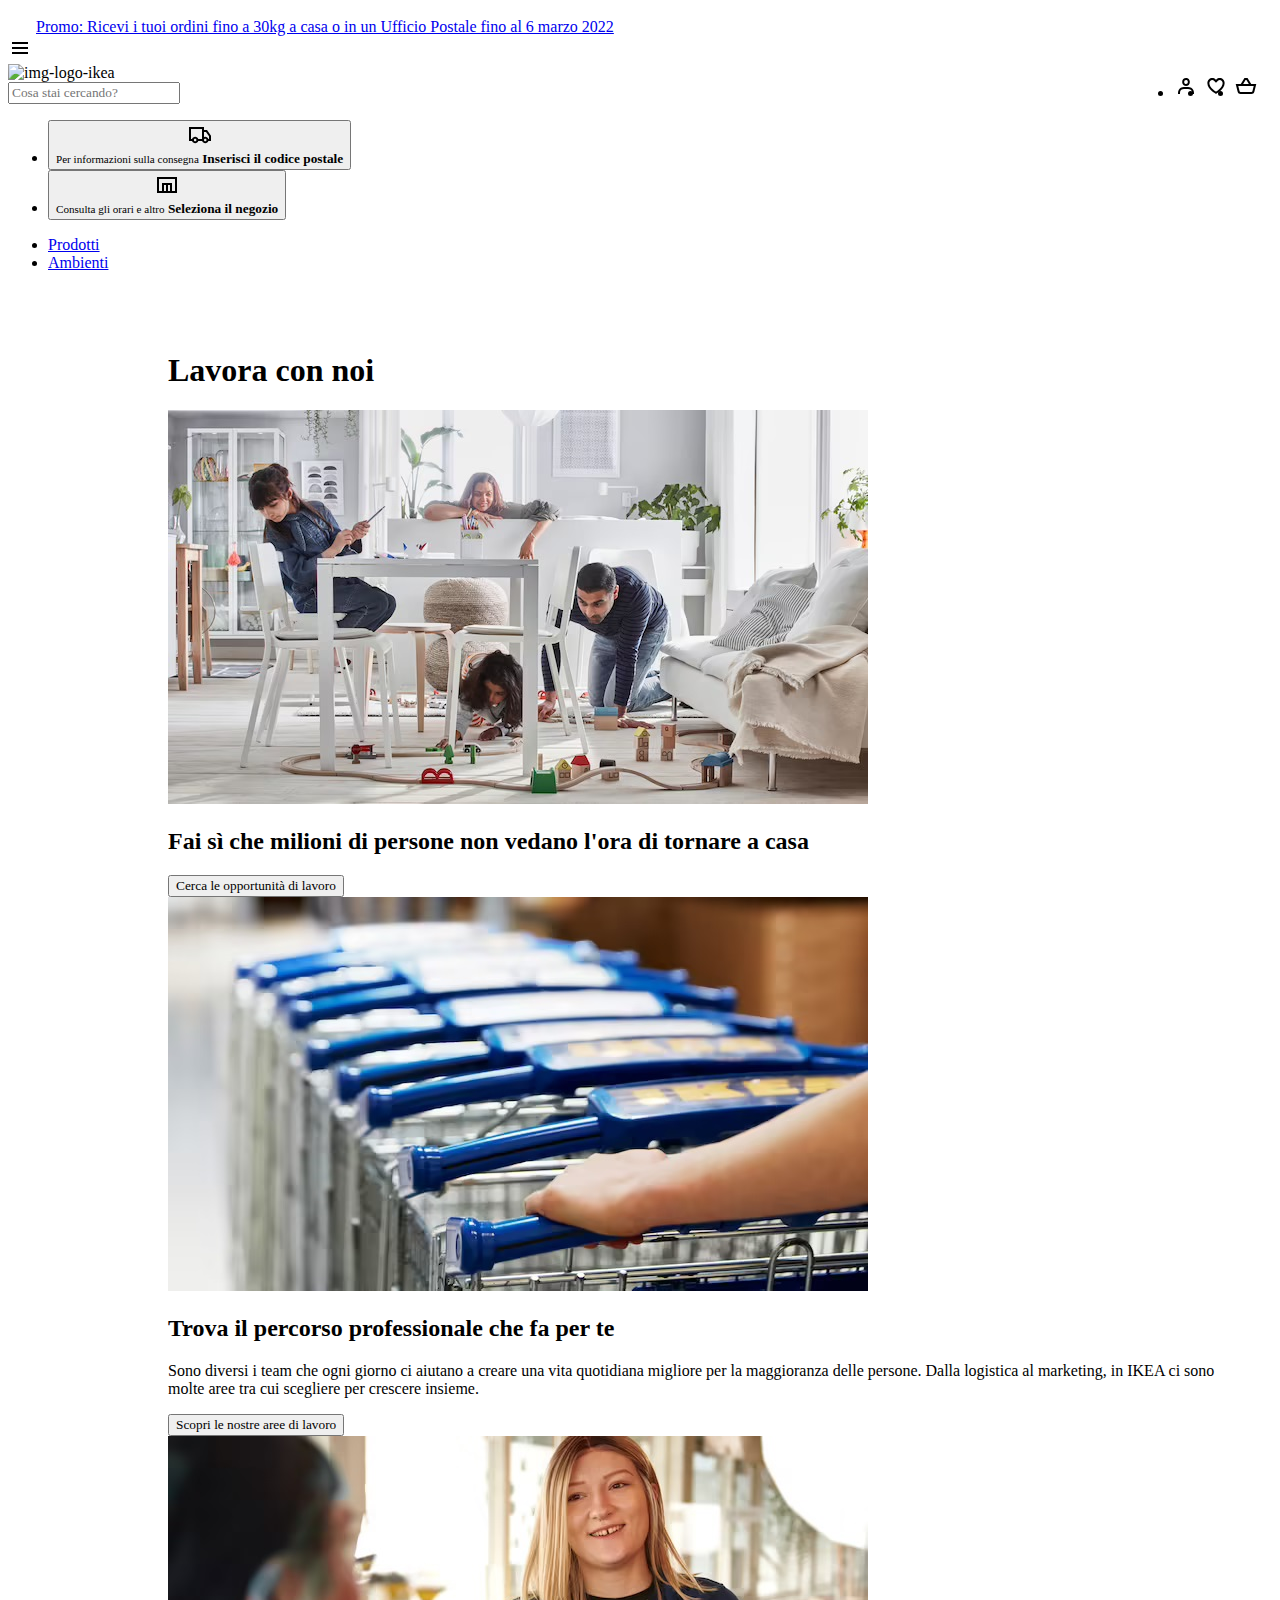
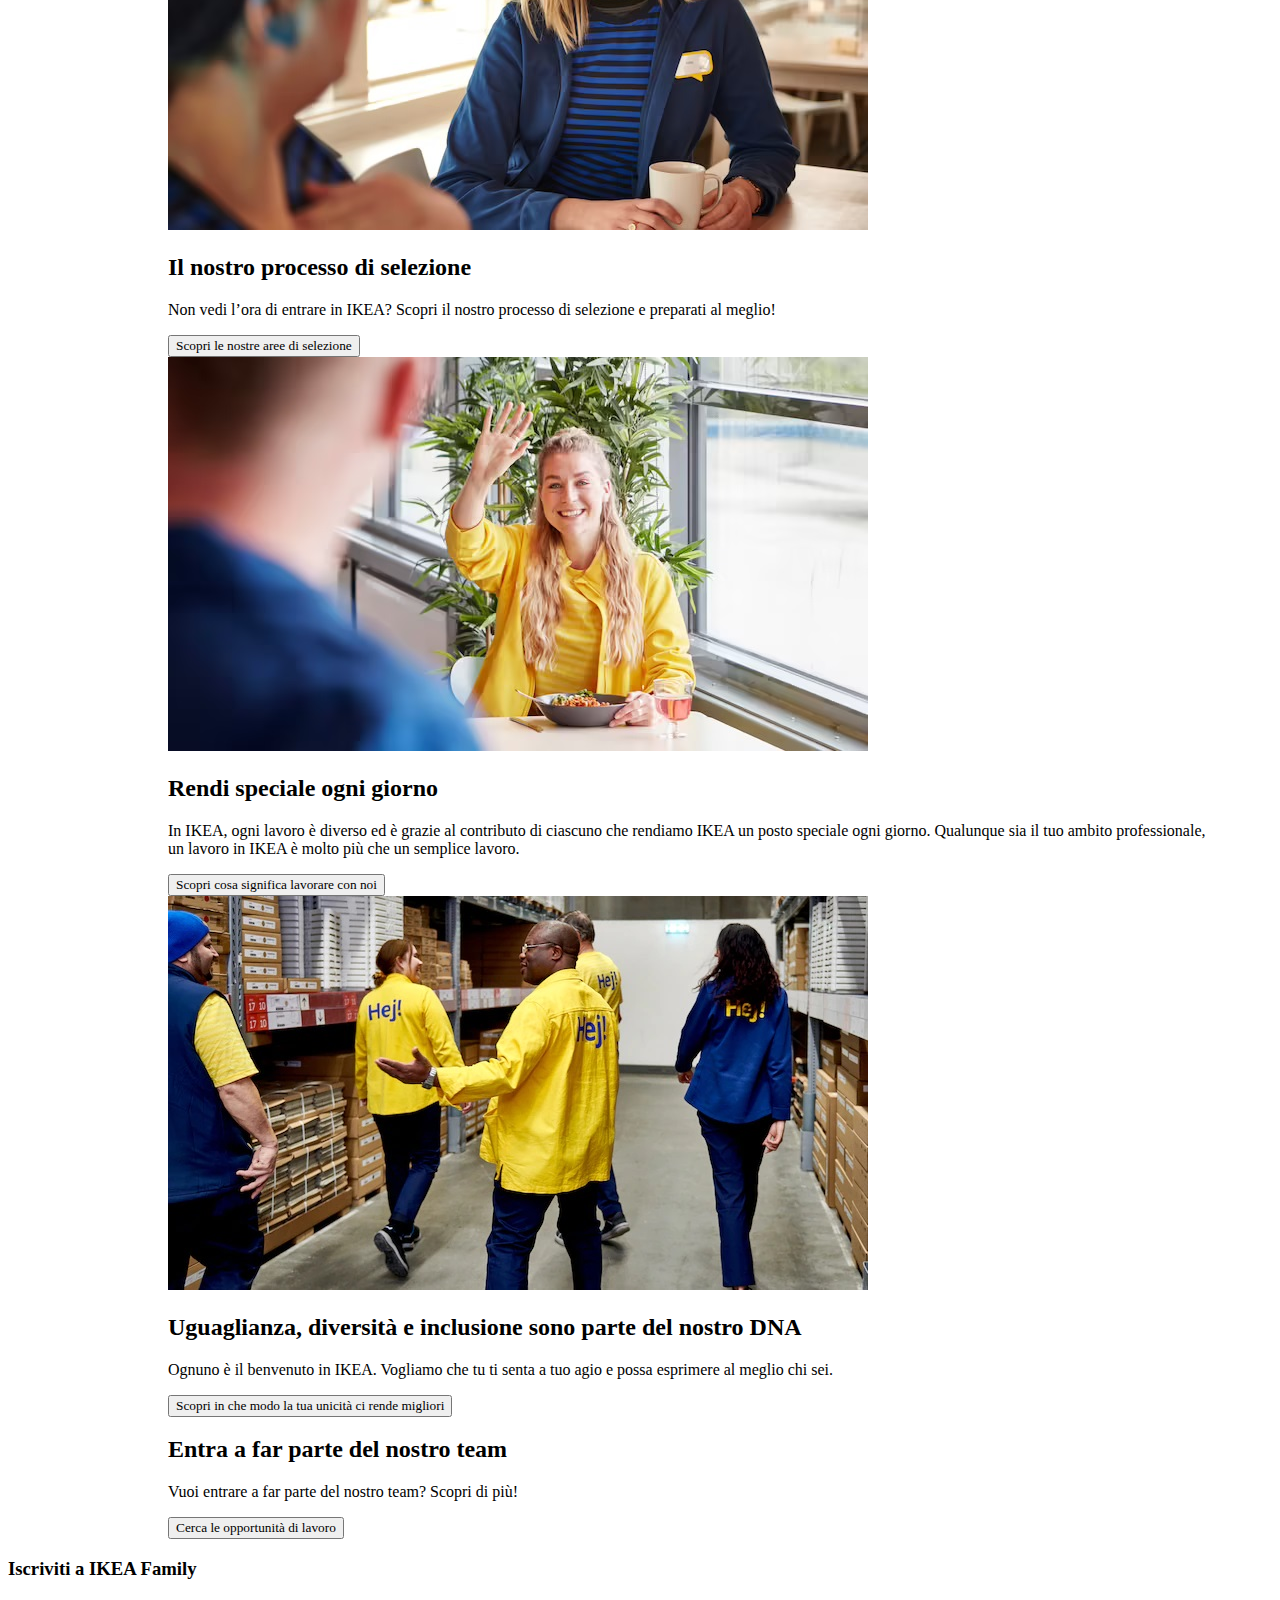
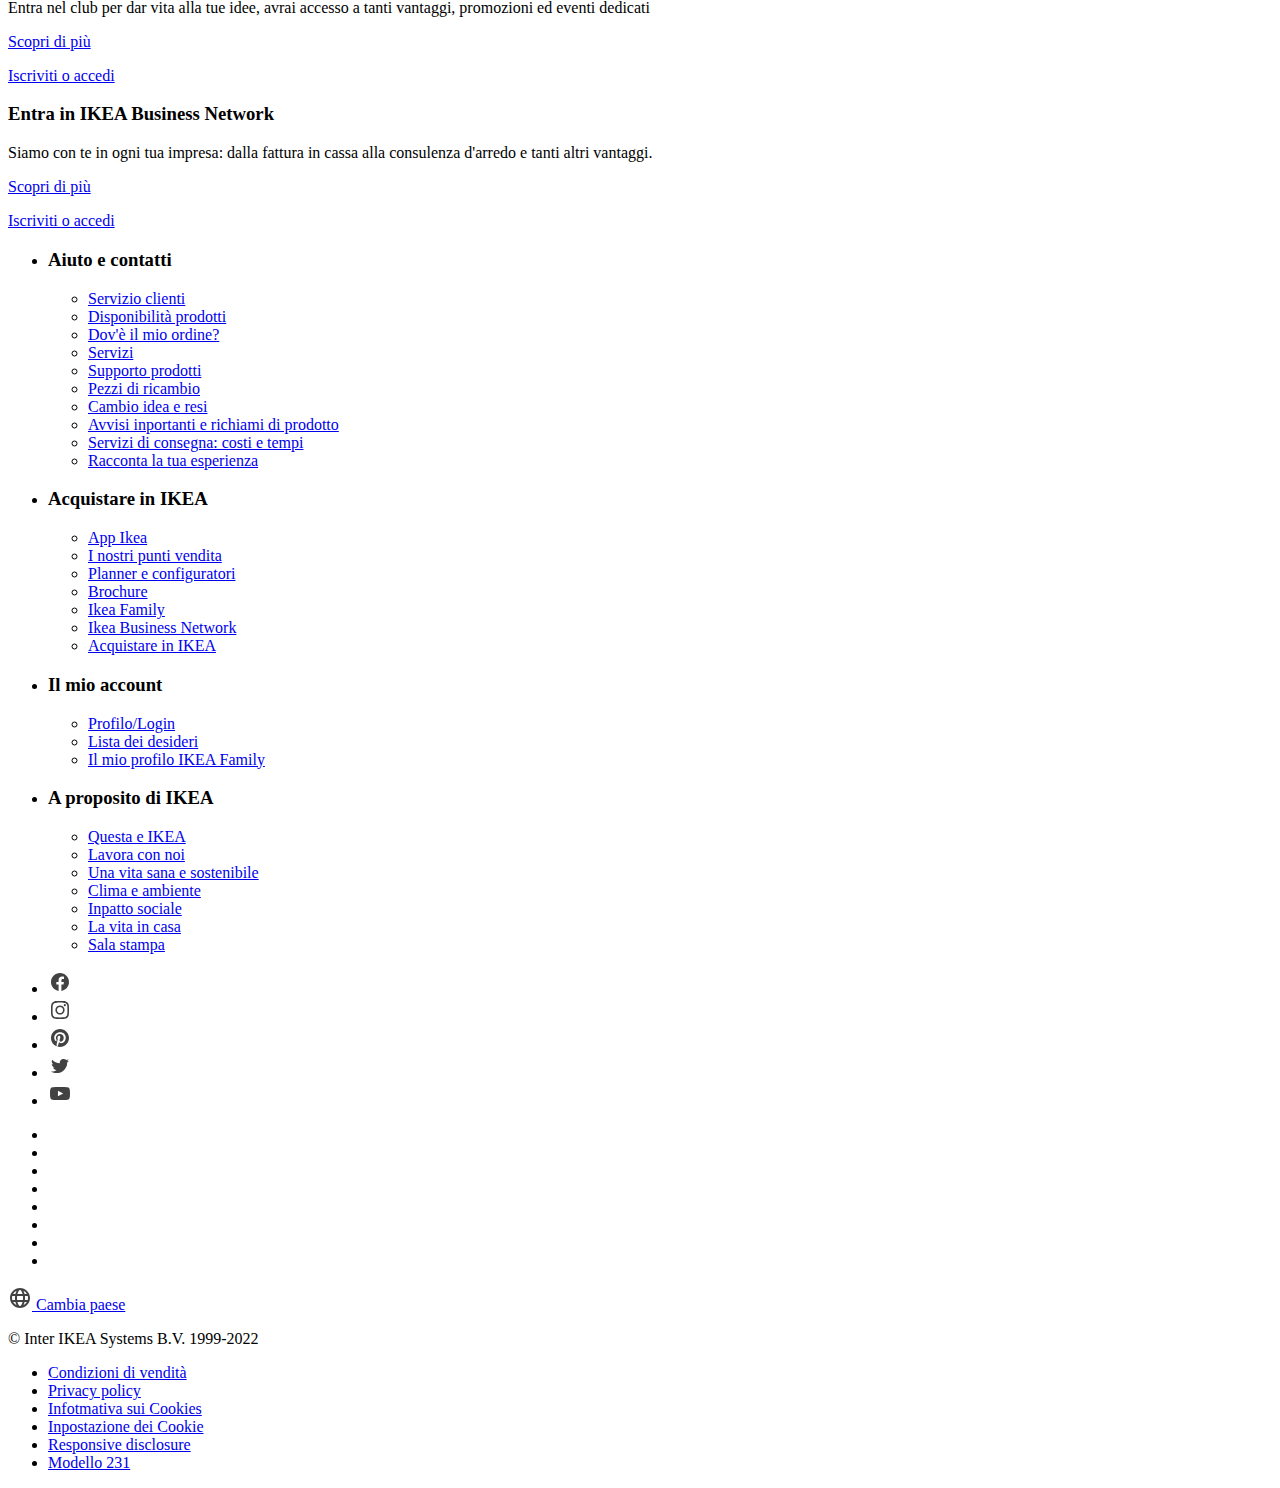
==== commit 0b482e42: "Update index.html" ====
--- a/index.html
+++ b/index.html
@@ -1,494 +1,374 @@
 <!DOCTYPE html>
 <html lang="en">
-  <head>
-    <meta charset="UTF-8" />
-    <meta http-equiv="X-UA-Compatible" content="IE=edge" />
-    <meta name="viewport" content="width=device-width, initial-scale=1.0" />
-    <title>Header-footer</title>
-
-    <link rel="stylesheet" href="style.css" />
-  </head>
-  <body>
+<head>
+    <meta charset="UTF-8">
+    <meta http-equiv="X-UA-Compatible" content="IE=edge">
+    <meta name="viewport" content="width=device-width, initial-scale=1.0">
+    <title>Lavora con noi - Ikea</title>
+    <link rel="stylesheet" href="styles/style.css">
+</head>
+<body>
     <header>
-      <div id="promo">
-        <svg
-          width="24"
-          height="24"
-          viewBox="0 0 24 24"
-          fill="white"
-          xmlns="http://www.w3.org/2000/svg"
-        >
-          <path
-            fill-rule="evenodd"
-            clip-rule="evenodd"
-            d="M1 4h15v3h3.0246l3.9793 5.6848V18h-2.6567c-.4218 1.3056-1.6473 2.25-3.0933 2.25-1.446 0-2.6715-.9444-3.0932-2.25h-3.9044c-.4217 1.3056-1.6472 2.25-3.0932 2.25S4.4916 19.3056 4.0698 18H1V4zm3.0698 12c.4218-1.3056 1.6473-2.25 3.0933-2.25 1.446 0 2.6715.9444 3.0932 2.25H14V6H3v10h1.0698zM16 14.0007a3.24 3.24 0 0 1 1.2539-.2507c1.446 0 2.6715.9444 3.0933 2.25h.6567v-2.6848L17.9833 9H16v5.0007zM7.163 15.75c-.6903 0-1.25.5596-1.25 1.25s.5597 1.25 1.25 1.25c.6904 0 1.25-.5596 1.25-1.25s-.5596-1.25-1.25-1.25zm10.0909 0c-.6904 0-1.25.5596-1.25 1.25s.5596 1.25 1.25 1.25 1.25-.5596 1.25-1.25-.5596-1.25-1.25-1.25z"
-          ></path>
+        <div id="promo">
+            <svg width="24" height="24" viewBox="0 0 24 24" fill="white" xmlns="http://www.w3.org/2000/svg">
+                <path fill-rule="evenodd" clip-rule="evenodd" d="M1 4h15v3h3.0246l3.9793 5.6848V18h-2.6567c-.4218 1.3056-1.6473 2.25-3.0933 2.25-1.446 0-2.6715-.9444-3.0932-2.25h-3.9044c-.4217 1.3056-1.6472 2.25-3.0932 2.25S4.4916 19.3056 4.0698 18H1V4zm3.0698 12c.4218-1.3056 1.6473-2.25 3.0933-2.25 1.446 0 2.6715.9444 3.0932 2.25H14V6H3v10h1.0698zM16 14.0007a3.24 3.24 0 0 1 1.2539-.2507c1.446 0 2.6715.9444 3.0933 2.25h.6567v-2.6848L17.9833 9H16v5.0007zM7.163 15.75c-.6903 0-1.25.5596-1.25 1.25s.5597 1.25 1.25 1.25c.6904 0 1.25-.5596 1.25-1.25s-.5596-1.25-1.25-1.25zm10.0909 0c-.6904 0-1.25.5596-1.25 1.25s.5596 1.25 1.25 1.25 1.25-.5596 1.25-1.25-.5596-1.25-1.25-1.25z"></path>
+               </svg>
+
+               <a href="#"> Promo: Ricevi i tuoi ordini fino a 30kg a casa o in un Ufficio Postale fino al 6 marzo 2022</a>
+            </div>
+<aside>
+    <div class="header-hamburger">
+        <svg focusable="false" width="24" height="24" viewBox="0 0 24 24" fill="black"  xmlns="http://www.w3.org/2000/svg">
+            <path fill-rule="evenodd" clip-rule="evenodd" d="M20 8H4V6h16v2zm0 5H4v-2h16v2zm0 5H4v-2h16v2z"></path>
         </svg>
-
-        <a href="#">
-          Promo: Ricevi i tuoi ordini fino a 30kg a casa o in un Ufficio Postale
-          fino al 6 marzo 2022</a
-        >
-      </div>
-
-      <nav>
-        <div class="header-container">
-          <div class="header">
-            <svg
-              class="header-hamburger"
-              focusable="false"
-              width="24"
-              height="24"
-              viewBox="0 0 24 24"
-              fill="black"
-              xmlns="http://www.w3.org/2000/svg"
-            >
-              <path
-                fill-rule="evenodd"
-                clip-rule="evenodd"
-                d="M20 8H4V6h16v2zm0 5H4v-2h16v2zm0 5H4v-2h16v2z"
-              ></path>
-            </svg>
-            <div id="logo-container">
-              <div class="header-logo">
-                <img
-                  src="https://www.ikea.com/it/it/static/ikea-logo.f7d9229f806b59ec64cb.svg"
-                  alt="img-logo-ikea"
-                  type="image/svg"
-                />
-              </div>
-              <div class="header-search-bar">
-                <form action="">
-                  <input type="text" placeholder="Cosa stai cercando?" />
-                </form>
-              </div>
-            </div>
-
-            <div class="header-link">
-              <ul>
-                <li>
-                  <div class="btn-link">
-                    <svg
-                      focusable="false"
-                      width="24"
-                      height="24"
-                      viewBox="0 0 24 24"
-                      fill="black"
-                      xmlns="http://www.w3.org/2000/svg"
-                    >
-                      <path
-                        fill-rule="evenodd"
-                        clip-rule="evenodd"
-                        d="M1 4h15v3h3.0246l3.9793 5.6848V18h-2.6567c-.4218 1.3056-1.6473 2.25-3.0933 2.25-1.446 0-2.6715-.9444-3.0932-2.25h-3.9044c-.4217 1.3056-1.6472 2.25-3.0932 2.25S4.4916 19.3056 4.0698 18H1V4zm3.0698 12c.4218-1.3056 1.6473-2.25 3.0933-2.25 1.446 0 2.6715.9444 3.0932 2.25H14V6H3v10h1.0698zM16 14.0007a3.24 3.24 0 0 1 1.2539-.2507c1.446 0 2.6715.9444 3.0933 2.25h.6567v-2.6848L17.9833 9H16v5.0007zM7.163 15.75c-.6903 0-1.25.5596-1.25 1.25s.5597 1.25 1.25 1.25c.6904 0 1.25-.5596 1.25-1.25s-.5596-1.25-1.25-1.25zm10.0909 0c-.6904 0-1.25.5596-1.25 1.25s.5596 1.25 1.25 1.25 1.25-.5596 1.25-1.25-.5596-1.25-1.25-1.25z"
-                      ></path>
-                    </svg>
-                    <div class="text-information">
-                      <small>Per informazioni sulla consegna</small>
-                      <strong>Inserisci il codice postale</strong>
+    </div>
+</aside>
+
+        <nav>
+            <div class="header-container">
+                <div class="header">
+                    <div id="logo-container">
+                        <div class="header-logo">
+                            <img src="https://www.ikea.com/it/it/static/ikea-logo.f7d9229f806b59ec64cb.svg" alt="img-logo-ikea" type="image/svg">
+                        </div>
+                        <div class="header-search-bar">
+                            <form action="">
+                                <input type="text" placeholder="Cosa stai cercando?">
+                            </form>
+                        </div>
                     </div>
-                  </div>
-                </li>
-                <li>
-                  <div class="btn-link">
-                    <svg
-                      focusable="false"
-                      width="26"
-                      height="26"
-                      viewBox="0 0 24 24"
-                      fill="black"
-                      xmlns="http://www.w3.org/2000/svg"
-                    >
-                      <path
-                        fill-rule="evenodd"
-                        clip-rule="evenodd"
-                        d="M22 20V4H2v16h20zM20 6H4v12h3v-8h10v8h3V6zm-9 6H9v6h2v-6zm2 6h2v-6h-2v6z"
-                      ></path>
-                    </svg>
-                    <div class="text-information">
-                      <small>Consulta gli orari e altro</small>
-                      <strong>Seleziona il negozio</strong>
+
+                    <div class="header-link">
+                        <ul>
+                            <li>
+                                <button>
+                                    <svg focusable="false" width="24" height="24" viewBox="0 0 24 24" fill="black"  xmlns="http://www.w3.org/2000/svg">
+                                        <path fill-rule="evenodd" clip-rule="evenodd" d="M1 4h15v3h3.0246l3.9793 5.6848V18h-2.6567c-.4218 1.3056-1.6473 2.25-3.0933 2.25-1.446 0-2.6715-.9444-3.0932-2.25h-3.9044c-.4217 1.3056-1.6472 2.25-3.0932 2.25S4.4916 19.3056 4.0698 18H1V4zm3.0698 12c.4218-1.3056 1.6473-2.25 3.0933-2.25 1.446 0 2.6715.9444 3.0932 2.25H14V6H3v10h1.0698zM16 14.0007a3.24 3.24 0 0 1 1.2539-.2507c1.446 0 2.6715.9444 3.0933 2.25h.6567v-2.6848L17.9833 9H16v5.0007zM7.163 15.75c-.6903 0-1.25.5596-1.25 1.25s.5597 1.25 1.25 1.25c.6904 0 1.25-.5596 1.25-1.25s-.5596-1.25-1.25-1.25zm10.0909 0c-.6904 0-1.25.5596-1.25 1.25s.5596 1.25 1.25 1.25 1.25-.5596 1.25-1.25-.5596-1.25-1.25-1.25z"></path>
+                                   </svg>
+                                   <div class="text-information">
+                                    <small>Per informazioni sulla consegna</small>
+                                    <strong>Inserisci il codice postale</strong>
+                                   </div>
+                                </button>
+                            </li>
+                            <li>
+                                <button>
+                                    <svg focusable="false"  width="24" height="24" viewBox="0 0 24 24" fill="black"  xmlns="http://www.w3.org/2000/svg">
+                                        <path fill-rule="evenodd" clip-rule="evenodd" d="M22 20V4H2v16h20zM20 6H4v12h3v-8h10v8h3V6zm-9 6H9v6h2v-6zm2 6h2v-6h-2v6z"></path>
+                                    </svg>
+                                    <div class="text-information">
+                                        <small>Consulta gli orari e altro</small>
+                                        <strong>Seleziona il negozio</strong>
+                                    </div>
+                                </button>
+                            </li>
+                            <li class="header-profile-link">
+                                <a href="https://www.ikea.com/it/it/profile/login/" aria-label="Il mio profilo" rel="nofollow" data-tracking-label="profile" data-profile-link="">
+                                   <span>
+                                        <svg focusable="false" width="24" height="24" viewBox="0 0 24 24" fill="black"  xmlns="http://www.w3.org/2000/svg">
+                                           <path fill-rule="evenodd" clip-rule="evenodd" d="M10.6724 6.4678c.2734-.2812.6804-.4707 1.3493-.4707.3971 0 .705.0838.9529.2225.241.1348.4379.3311.5934.6193l.0033.006c.1394.2541.237.6185.237 1.1403 0 .7856-.2046 1.2451-.4796 1.5278l-.0048.005c-.2759.2876-.679.4764-1.334.4764-.3857 0-.6962-.082-.956-.2241-.2388-.1344-.4342-.3293-.5888-.6147-.1454-.275-.2419-.652-.2419-1.1704 0-.7902.2035-1.2442.4692-1.5174zm1.3493-2.4717c-1.0834 0-2.054.3262-2.7838 1.0766-.7376.7583-1.0358 1.781-1.0358 2.9125 0 .7656.1431 1.483.4773 2.112l.0031.0058c.3249.602.785 1.084 1.3777 1.4154l.0062.0035c.5874.323 1.2368.4736 1.9235.4736 1.0818 0 2.0484-.3333 2.7755-1.0896.7406-.7627 1.044-1.786 1.044-2.9207 0-.7629-.1421-1.4784-.482-2.0996-.3247-.6006-.7844-1.0815-1.376-1.4125-.5858-.3276-1.2388-.477-1.9297-.477zM6.4691 16.8582c.2983-.5803.7228-1.0273 1.29-1.3572.5582-.3191 1.2834-.5049 2.2209-.5049h4.04c.9375 0 1.6626.1858 2.2209.5049.5672.3299.9917.7769 1.29 1.3572.3031.5896.4691 1.2936.4691 2.1379v1h2v-1c0-1.1122-.2205-2.1384-.6904-3.0523a5.3218 5.3218 0 0 0-2.0722-2.1769c-.9279-.5315-2.0157-.7708-3.2174-.7708H9.98c-1.1145 0-2.2483.212-3.2225.7737-.8982.5215-1.5928 1.2515-2.0671 2.174C4.2205 16.8577 4 17.8839 4 18.9961v1h2v-1c0-.8443.166-1.5483.4691-2.1379z"></path>
+                                        </svg>
+                                    </span>
+                                </a>
+                            </li>
+                            <li class="header-wish-list">
+                                <a  href="https://www.ikea.com/it/it/favourites/" aria-label="Lista dei desideri" rel="nofollow" data-tracking-label="shopping-list">
+                                    <span>
+                                      <svg focusable="false"  width="24" height="24" viewBox="0 0 24 24" fill="black"  xmlns="http://www.w3.org/2000/svg">
+                                         <path fill-rule="evenodd" clip-rule="evenodd" d="M12.336 5.52055C14.2336 3.62376 17.3096 3.62401 19.2069 5.52129C20.2067 6.52115 20.6796 7.85005 20.6259 9.15761C20.6151 12.2138 18.4184 14.8654 16.4892 16.6366C15.4926 17.5517 14.5004 18.2923 13.7593 18.8036C13.3879 19.0598 13.0771 19.2601 12.8574 19.3973C12.7475 19.466 12.6601 19.519 12.5992 19.5555C12.5687 19.5737 12.5448 19.5879 12.5279 19.5978L12.5079 19.6094L12.502 19.6129L12.5001 19.614C12.5001 19.614 12.4989 19.6147 11.9999 18.748C11.501 19.6147 11.5005 19.6144 11.5005 19.6144L11.4979 19.6129L11.4919 19.6094L11.472 19.5978C11.4551 19.5879 11.4312 19.5737 11.4007 19.5555C11.3397 19.519 11.2524 19.466 11.1425 19.3973C10.9227 19.2601 10.612 19.0598 10.2405 18.8036C9.49947 18.2923 8.50726 17.5517 7.51063 16.6366C5.58146 14.8654 3.38477 12.2139 3.37399 9.15765C3.32024 7.85008 3.79314 6.52117 4.79301 5.52129C6.69054 3.62376 9.76704 3.62376 11.6646 5.52129L11.9993 5.856L12.3353 5.52129L12.336 5.52055ZM11.9999 18.748L11.5005 19.6144L11.9999 19.9019L12.4989 19.6147L11.9999 18.748ZM11.9999 17.573C12.1727 17.462 12.384 17.3226 12.6236 17.1573C13.3125 16.6821 14.2267 15.9988 15.1366 15.1634C17.0157 13.4381 18.6259 11.2919 18.6259 9.13506V9.11213L18.627 9.08922C18.6626 8.31221 18.3844 7.52727 17.7926 6.9355C16.6762 5.81903 14.866 5.81902 13.7495 6.9355L13.7481 6.93689L11.9965 8.68166L10.2504 6.9355C9.13387 5.81903 7.3237 5.81903 6.20722 6.9355C5.61546 7.52727 5.33724 8.31221 5.3729 9.08922L5.37395 9.11213V9.13507C5.37395 11.2919 6.98418 13.4381 8.86325 15.1634C9.77312 15.9988 10.6874 16.6821 11.3762 17.1573C11.6159 17.3226 11.8271 17.462 11.9999 17.573Z"></path>
+                                      </svg>
+                                    </span>
+                                </a>
+                            </li>
+                            <li class="header-cart">
+                                <a href="https://www.ikea.com/it/it/shoppingcart/" aria-label="Carrello" rel="nofollow" data-tracking-label="shopping-bag">
+                                    <span>
+                                        <svg focusable="false" width="24" height="24" viewBox="0 0 24 24" fill="black"  xmlns="http://www.w3.org/2000/svg">
+                                          <path fill-rule="evenodd" clip-rule="evenodd" d="M10.9994 4h-.5621l-.2922.4802-3.357 5.517h-5.069l.3107 1.2425 1.6212 6.4851c.334 1.3355 1.5339 2.2724 2.9105 2.2724h10.8769c1.3766 0 2.5765-.9369 2.9104-2.2724l1.6213-6.4851.3106-1.2425h-5.0695l-3.3574-5.517L13.5618 4h-2.5624zm3.8707 5.9972L12.4376 6h-.8761L9.1292 9.9972h5.7409zm-9.2787 7.2425-1.3106-5.2425h15.4384l-1.3106 5.2425a1 1 0 0 1-.9701.7575H6.5615a1 1 0 0 1-.97-.7575z"></path>
+                                        </svg>
+                                    </span>
+                                </a>
+                            </li>
+                        </ul>
                     </div>
-                  </div>
-                </li>
-                <li class="header-profile-link">
-                  <a
-                    href="https://www.ikea.com/it/it/profile/login/"
-                    aria-label="Il mio profilo"
-                    rel="nofollow"
-                    data-tracking-label="profile"
-                    data-profile-link=""
-                  >
-                    <span>
-                      <svg
-                        focusable="false"
-                        width="24"
-                        height="24"
-                        viewBox="0 0 24 24"
-                        fill="black"
-                        xmlns="http://www.w3.org/2000/svg"
-                      >
-                        <path
-                          fill-rule="evenodd"
-                          clip-rule="evenodd"
-                          d="M10.6724 6.4678c.2734-.2812.6804-.4707 1.3493-.4707.3971 0 .705.0838.9529.2225.241.1348.4379.3311.5934.6193l.0033.006c.1394.2541.237.6185.237 1.1403 0 .7856-.2046 1.2451-.4796 1.5278l-.0048.005c-.2759.2876-.679.4764-1.334.4764-.3857 0-.6962-.082-.956-.2241-.2388-.1344-.4342-.3293-.5888-.6147-.1454-.275-.2419-.652-.2419-1.1704 0-.7902.2035-1.2442.4692-1.5174zm1.3493-2.4717c-1.0834 0-2.054.3262-2.7838 1.0766-.7376.7583-1.0358 1.781-1.0358 2.9125 0 .7656.1431 1.483.4773 2.112l.0031.0058c.3249.602.785 1.084 1.3777 1.4154l.0062.0035c.5874.323 1.2368.4736 1.9235.4736 1.0818 0 2.0484-.3333 2.7755-1.0896.7406-.7627 1.044-1.786 1.044-2.9207 0-.7629-.1421-1.4784-.482-2.0996-.3247-.6006-.7844-1.0815-1.376-1.4125-.5858-.3276-1.2388-.477-1.9297-.477zM6.4691 16.8582c.2983-.5803.7228-1.0273 1.29-1.3572.5582-.3191 1.2834-.5049 2.2209-.5049h4.04c.9375 0 1.6626.1858 2.2209.5049.5672.3299.9917.7769 1.29 1.3572.3031.5896.4691 1.2936.4691 2.1379v1h2v-1c0-1.1122-.2205-2.1384-.6904-3.0523a5.3218 5.3218 0 0 0-2.0722-2.1769c-.9279-.5315-2.0157-.7708-3.2174-.7708H9.98c-1.1145 0-2.2483.212-3.2225.7737-.8982.5215-1.5928 1.2515-2.0671 2.174C4.2205 16.8577 4 17.8839 4 18.9961v1h2v-1c0-.8443.166-1.5483.4691-2.1379z"
-                        ></path>
-                      </svg>
-                    </span>
-                  </a>
-                </li>
-                <li class="header-wish-list">
-                  <a
-                    href="https://www.ikea.com/it/it/favourites/"
-                    aria-label="Lista dei desideri"
-                    rel="nofollow"
-                    data-tracking-label="shopping-list"
-                  >
-                    <span>
-                      <svg
-                        focusable="false"
-                        width="24"
-                        height="24"
-                        viewBox="0 0 24 24"
-                        fill="black"
-                        xmlns="http://www.w3.org/2000/svg"
-                      >
-                        <path
-                          fill-rule="evenodd"
-                          clip-rule="evenodd"
-                          d="M12.336 5.52055C14.2336 3.62376 17.3096 3.62401 19.2069 5.52129C20.2067 6.52115 20.6796 7.85005 20.6259 9.15761C20.6151 12.2138 18.4184 14.8654 16.4892 16.6366C15.4926 17.5517 14.5004 18.2923 13.7593 18.8036C13.3879 19.0598 13.0771 19.2601 12.8574 19.3973C12.7475 19.466 12.6601 19.519 12.5992 19.5555C12.5687 19.5737 12.5448 19.5879 12.5279 19.5978L12.5079 19.6094L12.502 19.6129L12.5001 19.614C12.5001 19.614 12.4989 19.6147 11.9999 18.748C11.501 19.6147 11.5005 19.6144 11.5005 19.6144L11.4979 19.6129L11.4919 19.6094L11.472 19.5978C11.4551 19.5879 11.4312 19.5737 11.4007 19.5555C11.3397 19.519 11.2524 19.466 11.1425 19.3973C10.9227 19.2601 10.612 19.0598 10.2405 18.8036C9.49947 18.2923 8.50726 17.5517 7.51063 16.6366C5.58146 14.8654 3.38477 12.2139 3.37399 9.15765C3.32024 7.85008 3.79314 6.52117 4.79301 5.52129C6.69054 3.62376 9.76704 3.62376 11.6646 5.52129L11.9993 5.856L12.3353 5.52129L12.336 5.52055ZM11.9999 18.748L11.5005 19.6144L11.9999 19.9019L12.4989 19.6147L11.9999 18.748ZM11.9999 17.573C12.1727 17.462 12.384 17.3226 12.6236 17.1573C13.3125 16.6821 14.2267 15.9988 15.1366 15.1634C17.0157 13.4381 18.6259 11.2919 18.6259 9.13506V9.11213L18.627 9.08922C18.6626 8.31221 18.3844 7.52727 17.7926 6.9355C16.6762 5.81903 14.866 5.81902 13.7495 6.9355L13.7481 6.93689L11.9965 8.68166L10.2504 6.9355C9.13387 5.81903 7.3237 5.81903 6.20722 6.9355C5.61546 7.52727 5.33724 8.31221 5.3729 9.08922L5.37395 9.11213V9.13507C5.37395 11.2919 6.98418 13.4381 8.86325 15.1634C9.77312 15.9988 10.6874 16.6821 11.3762 17.1573C11.6159 17.3226 11.8271 17.462 11.9999 17.573Z"
-                        ></path>
-                      </svg>
-                    </span>
-                  </a>
-                </li>
-                <li class="header-cart">
-                  <a
-                    href="https://www.ikea.com/it/it/shoppingcart/"
-                    aria-label="Carrello"
-                    rel="nofollow"
-                    data-tracking-label="shopping-bag"
-                  >
-                    <span>
-                      <svg
-                        focusable="false"
-                        width="24"
-                        height="24"
-                        viewBox="0 0 24 24"
-                        fill="black"
-                        xmlns="http://www.w3.org/2000/svg"
-                      >
-                        <path
-                          fill-rule="evenodd"
-                          clip-rule="evenodd"
-                          d="M10.9994 4h-.5621l-.2922.4802-3.357 5.517h-5.069l.3107 1.2425 1.6212 6.4851c.334 1.3355 1.5339 2.2724 2.9105 2.2724h10.8769c1.3766 0 2.5765-.9369 2.9104-2.2724l1.6213-6.4851.3106-1.2425h-5.0695l-3.3574-5.517L13.5618 4h-2.5624zm3.8707 5.9972L12.4376 6h-.8761L9.1292 9.9972h5.7409zm-9.2787 7.2425-1.3106-5.2425h15.4384l-1.3106 5.2425a1 1 0 0 1-.9701.7575H6.5615a1 1 0 0 1-.97-.7575z"
-                        ></path>
-                      </svg>
-                    </span>
-                  </a>
-                </li>
-              </ul>
-            </div>
-          </div>
-        </div>
-      </nav>
+                </div>
+            </div>
+            <div class="header-link-container">
+                <ul>
+                    <li><a href="#">Prodotti</a></li>
+                    <li><a href="#">Ambienti</a></li>
+                </ul>
+            </div>
+        </nav>
     </header>
+    <main>
+        <article>
+            <h1>Lavora con noi</h1>
+        </article>
+
+        <div class="first-box">
+            <img src="assets/under-table.jpg" alt="family-plays-under-table">
+            <article>
+                <h2>Fai sì che milioni di persone non vedano l'ora di tornare a casa</h2>
+                <button>Cerca le opportunità di lavoro</button>
+            </article>
+        </div>
+
+        <div class="second-box">
+            <div class="box-inside">
+                <img src="assets/shopping-cart.jpg" alt="shopping-cart">
+                <article>
+                    <h2>Trova il percorso professionale che fa per te</h2>
+                    <p>Sono diversi i team che ogni giorno ci aiutano a creare
+                        una vita quotidiana migliore per la maggioranza delle persone. 
+                        Dalla logistica al marketing, in IKEA ci sono molte aree
+                         tra cui scegliere per crescere insieme.
+                    </p>
+                    <button>Scopri le nostre aree di lavoro</button>
+                </article>
+            </div>
+            <div class="box-inside">
+                <img src="assets/woman-coffee.jpg" alt="woman-coffee">
+                <article>
+                    <h2>
+                        Il nostro processo di selezione
+                    </h2>
+                    <p>Non vedi l’ora di entrare in IKEA? 
+                        Scopri il nostro processo di selezione e preparati al meglio!
+                    </p>
+                    <button>Scopri le nostre aree di selezione</button>
+                </article>
+            </div>
+        </div>
+
+        <div class="third-box">
+            <img src="assets/woman-hello.jpg" alt="woman-hello">
+            <article>
+                <h2>Rendi speciale ogni giorno</h2>
+                <p>
+                    In IKEA, ogni lavoro è diverso ed è grazie al contributo 
+                    di ciascuno che rendiamo IKEA un posto speciale ogni giorno.
+                     Qualunque sia il tuo ambito professionale, un lavoro in 
+                     IKEA è molto più che un semplice lavoro.
+                </p>
+                <button>Scopri cosa significa lavorare con noi</button>
+            </article>
+        </div>
+
+        <div class="fourth-box">
+            <img src="assets/people-working.jpg" alt="people-working">
+            <article>
+                <h2>Uguaglianza, diversità e inclusione sono parte del nostro DNA</h2>
+                <p>Ognuno è il benvenuto in IKEA. 
+                    Vogliamo che tu ti senta a tuo agio e possa esprimere 
+                    al meglio chi sei.
+                </p>
+                <button>Scopri in che modo la tua unicità ci rende migliori</button>
+            </div>
+            </article>
+
+        <div class="background-blue">
+            <article>
+                <h2>Entra a far parte del nostro team</h2>
+                <p>Vuoi entrare a far parte del nostro team? Scopri di più!</p>
+                <button>Cerca le opportunità di lavoro</button>
+            </article>
+        </div>
+    </main>
+
+
 
     <footer>
-      <div class="footer-container">
-        <div class="footer">
-          <div class="footer-main">
-            <div class="footer-links">
-              <div class="footer-links-left">
-                <div class="footer-links-left-item">
-                  <h3>Iscriviti a IKEA Family</h3>
-                  <p>
-                    Entra nel club per dar vita alla tue idee, avrai accesso a
-                    tanti vantaggi, promozioni ed eventi dedicati
-                  </p>
-                  <p>
-                    <a href="https://www.ikea.com/it/it/ikea-family/"
-                      >Scopri di più</a
-                    >
-                  </p>
-                  <a
-                    class="button"
-                    href="https://www.ikea.com/it/it/profile/login/"
-                    class="hnf-btn"
-                    >Iscriviti o accedi</a
-                  >
+        <div class="footer-container">
+            <div class="footer">
+                <div class="footer-main">
+                    <div class="footer-links">
+                        <div class="footer-links-left">
+                            <div class="footer-links-left-item">
+                                <h3>Iscriviti a IKEA Family</h3>
+                                <p>Entra nel club per dar vita alla tue idee, avrai accesso a tanti vantaggi, promozioni ed eventi dedicati</p>
+                                <p>
+                                    <a href="https://www.ikea.com/it/it/ikea-family/">Scopri di più</a>
+                                </p>
+                                <a class="button" href="https://www.ikea.com/it/it/profile/login/" class="hnf-btn">Iscriviti o accedi</a>
+                            </div>
+                            <div class="footer-links-left-item">
+                                <h3>Entra in IKEA Business Network</h3>
+                                <p>Siamo con te in ogni tua impresa: dalla fattura in cassa alla consulenza d'arredo e tanti altri vantaggi.</p>
+                                <p>
+                                    <a href="https://www.ikea.com/it/it/ikea-business/benefits/">Scopri di più</a>
+                                </p>
+                                <a class="button" href="https://biz.ikea.com/it/it/profile/" class="hnf-btn">Iscriviti o accedi</a>
+                            </div>
+                        </div>
+                        <div class="footer-link-right">
+                            <ul class="main-ul">
+                                <li class="main-li">
+                                    <h3>Aiuto e contatti</h3>
+                                    <ul>
+                                        <li><a href="#">Servizio clienti</a></li>
+                                        <li><a href="#">Disponibilità prodotti</a></li>
+                                        <li><a href="#">Dov'è il mio ordine?</a></li>
+                                        <li><a href="#">Servizi</a></li>
+                                        <li><a href="#">Supporto prodotti</a></li>
+                                        <li><a href="#">Pezzi di ricambio</a></li>
+                                        <li><a href="#">Cambio idea e resi</a></li>
+                                        <li><a href="#">Avvisi inportanti e richiami di prodotto</a></li>
+                                        <li><a href="#">Servizi di consegna: costi e tempi</a></li>
+                                        <li><a href="#">Racconta la tua esperienza</a></li>
+                                    </ul>
+                                </li>
+                                <li class="main-li">
+                                    <h3>Acquistare in IKEA</h3>
+                                    <ul>
+                                        <li><a href="#">App Ikea</a></li>
+                                        <li><a href="#">I nostri punti vendita</a></li>
+                                        <li><a href="#">Planner e configuratori</a></li>
+                                        <li><a href="#">Brochure</a></li>
+                                        <li><a href="#">Ikea Family</a></li>
+                                        <li><a href="#">Ikea Business Network</a></li>
+                                        <li><a href="#">Acquistare in IKEA</a></li>
+                                    </ul>
+                                </li>
+                                <li class="main-li">
+                                    <h3>Il mio account</h3>
+                                    <ul>
+                                        <li><a href="#">Profilo/Login</a></li>
+                                        <li><a href="#">Lista dei desideri</a></li>
+                                        <li><a href="#">Il mio profilo IKEA Family</a></li>
+                                    </ul>
+                                </li>
+                                <li class="main-li">
+                                    <h3>A proposito di IKEA</h3>
+                                    <ul>
+                                        <li><a href="#">Questa e IKEA</a></li>
+                                        <li><a href="#">Lavora con noi</a></li>
+                                        <li><a href="#">Una vita sana e sostenibile</a></li>
+                                        <li><a href="#">Clima e ambiente</a></li>
+                                        <li><a href="#">Inpatto sociale</a></li>
+                                        <li><a href="#">La vita in casa</a></li>
+                                        <li><a href="#">Sala stampa</a></li>
+                                    </ul>
+                                </li>
+                            </ul>
+                        </div>
+                    </div>
+                    <div class="footer-utilities">
+                        <div class="icon-bar">
+                            <div class="icon-bar-social">
+                                <ul>
+                                    <li>
+                                        <a href="#">
+                                            <svg focusable="false" width="24" height="24" viewBox="0 0 24 24" fill="rgba(19, 19, 19, 0.8)"  xmlns="http://www.w3.org/2000/svg">
+                                                <path fill-rule="evenodd" clip-rule="evenodd" d="M21 12c0-4.9706-4.0294-9-9-9s-9 4.0294-9 9c0 4.4922 3.2912 8.2155 7.5938 8.8907v-6.2891H8.3086V12h2.2852v-1.9828c0-2.2556 1.3436-3.5016 3.3994-3.5016.9847 0 2.0146.1758 2.0146.1758v2.2149h-1.1349c-1.118 0-1.4667.6937-1.4667 1.4054V12h2.4961l-.399 2.6016h-2.0971v6.2891C17.7088 20.2155 21 16.4922 21 12z"></path>
+                                            </svg>
+                                        </a>
+                                    </li>
+                                    <li>
+                                        <a href="#">
+                                            <svg focusable="false" width="24" height="24" viewBox="0 0 24 24" fill="rgba(19, 19, 19, 0.8)"  xmlns="http://www.w3.org/2000/svg">
+                                                <path d="M12 7.3795c.8036 0 1.567.241 2.2902.6428.7232.4018 1.2857.9643 1.6875 1.6875.4018.7232.6428 1.4866.6428 2.2902 0 .8438-.241 1.6071-.6428 2.3304-.4018.7232-.9643 1.2857-1.6875 1.6875-.7232.4017-1.4866.6026-2.2902.6026-.8438 0-1.6071-.2009-2.3304-.6026-.7232-.4018-1.2857-.9643-1.6875-1.6875-.4017-.7233-.6026-1.4866-.6026-2.3304 0-.8036.2009-1.567.6026-2.2902.4018-.7232.9643-1.2857 1.6875-1.6875.7233-.4018 1.4866-.6428 2.3304-.6428zm0 7.6339c.8036 0 1.5268-.2813 2.1295-.8839.5625-.5625.8839-1.2857.8839-2.1295 0-.8036-.3214-1.5268-.8839-2.1295-.6027-.5625-1.3259-.8839-2.1295-.8839-.8438 0-1.567.3214-2.1295.884-.6026.6026-.8839 1.3258-.8839 2.1294 0 .8438.2813 1.567.884 2.1295.5624.6026 1.2856.8839 2.1294.8839zm5.9062-7.8348c0-.2813-.1205-.5224-.3214-.7634-.241-.201-.4821-.3214-.7634-.3214-.3214 0-.5625.1205-.7634.3214-.241.241-.3214.4821-.3214.7634 0 .3214.0804.5625.3214.7634.2009.241.442.3214.7634.3214.2813 0 .5224-.0804.7232-.3214.2009-.201.3215-.442.3616-.7634zm3.0536 1.0848c0 .7634.0402 2.0089.0402 3.7366 0 1.7679-.0402 3.0134-.0804 3.7768-.0401.7634-.1607 1.4062-.3214 1.9687-.2411.6831-.6428 1.2857-1.125 1.7679-.4821.4821-1.0848.8437-1.7277 1.0848-.5625.2009-1.2455.3214-2.0089.3616C14.9732 21 13.7277 21 12 21c-1.7679 0-3.0134 0-3.7768-.0402-.7634-.0402-1.4062-.1607-1.9687-.4018-.683-.2009-1.2858-.5625-1.7679-1.0446-.4821-.4822-.8437-1.0848-1.0848-1.7679-.201-.5625-.3214-1.2053-.3616-1.9687C3 15.0134 3 13.7679 3 12c0-1.7277 0-2.9732.0402-3.7366.0402-.7634.1607-1.4464.3616-2.009.241-.6428.6027-1.2455 1.0848-1.7276.4821-.4822 1.0848-.884 1.7679-1.125.5625-.1607 1.2053-.2813 1.9687-.3214C8.9866 3.0402 10.2321 3 12 3c1.7277 0 2.9732.0402 3.7366.0804.7634.0401 1.4464.1607 2.0089.3214.6429.241 1.2456.6428 1.7277 1.125.4822.4821.8839 1.0848 1.125 1.7277.1607.5625.2813 1.2455.3616 2.0089zm-1.9286 9.0402c.1608-.442.2411-1.1652.3215-2.1697 0-.5625.0402-1.4062.0402-2.491v-1.2858c0-1.0848-.0402-1.9285-.0402-2.491-.0804-1.0045-.1607-1.7277-.3215-2.1697-.3214-.8035-.9241-1.4062-1.7276-1.7276-.442-.1608-1.1652-.2411-2.1697-.3215-.6027 0-1.4464-.0402-2.491-.0402h-1.2858c-1.0848 0-1.9285.0402-2.491.0402-1.0045.0804-1.7277.1607-2.1697.3214-.8437.3215-1.4062.9242-1.7276 1.7277-.1608.442-.2813 1.1652-.3215 2.1697-.0402.6027-.0402 1.4464-.0402 2.491v1.2858c0 1.0848 0 1.9285.0402 2.491.0402 1.0045.1607 1.7277.3214 2.1697.3215.8437.9242 1.4062 1.7277 1.7276.442.1608 1.1652.2813 2.1697.3215.5625.0402 1.4062.0402 2.491.0402h1.2858c1.0848 0 1.9285 0 2.491-.0402 1.0045-.0402 1.7277-.1607 2.1697-.3215.8035-.3214 1.4062-.9241 1.7276-1.7276z"></path>
+                                            </svg>
+                                        </a>
+                                    </li>
+                                    <li>
+                                        <a href="#">
+                                            <svg focusable="false" width="24" height="24" viewBox="0 0 24 24" fill="rgba(19, 19, 19, 0.8)"  xmlns="http://www.w3.org/2000/svg">
+                                                <path d="M12 3c-4.9704 0-9 4.0263-9 8.9926 0 3.8117 2.3704 7.0683 5.7185 8.3783-.0815-.7105-.1481-1.8059.0297-2.5831.163-.7031 1.0518-4.4704 1.0518-4.4704s-.2667-.5403-.2667-1.3322c0-1.2508.726-2.1834 1.6297-2.1834.7703 0 1.1407.5773 1.1407 1.2656 0 .7698-.4889 1.9244-.7481 2.9976-.2149.8955.4518 1.6283 1.3333 1.6283 1.6 0 2.8296-1.6875 2.8296-4.1152 0-2.1538-1.5481-3.6562-3.7629-3.6562-2.563 0-4.0667 1.917-4.0667 3.9005 0 .7697.2963 1.5987.6667 2.0501.074.0888.0814.1703.0592.2591-.0667.2812-.2222.8955-.2518 1.0214-.037.1628-.1334.1998-.3037.1184-1.126-.5255-1.8297-2.1612-1.8297-3.486 0-2.8347 2.0593-5.44 5.9482-5.44 3.1185 0 5.5481 2.2204 5.5481 5.1957 0 3.1012-1.9555 5.5954-4.6666 5.5954-.9112 0-1.7704-.4737-2.0593-1.0362l-.563 2.139c-.2.7845-.7481 1.7615-1.1185 2.361A9.0452 9.0452 0 0 0 11.9852 21c4.9704 0 9-4.0263 9-8.9926C21 7.0264 16.9704 3 12 3z"></path>
+                                            </svg>
+                                        </a>
+                                    </li>
+                                    <li>
+                                        <a href="#">
+                                            <svg focusable="false" width="24" height="24" viewBox="0 0 24 24" fill="rgba(19, 19, 19, 0.8)"  xmlns="http://www.w3.org/2000/svg">
+                                                <path d="M19.1367 8.5c.7031-.5048 1.336-1.1106 1.8633-1.851-.7031.303-1.4062.5049-2.1094.5721.7735-.4711 1.336-1.1105 1.6172-1.9519-.7383.4039-1.5117.7068-2.3555.8414-.3515-.3366-.7734-.6058-1.2304-.8077C16.4648 5.1009 15.9727 5 15.4453 5c-.668 0-1.2656.1683-1.8281.4711-.5625.3366-1.0195.774-1.336 1.3125-.3515.5385-.4921 1.1443-.4921 1.75 0 .2693 0 .5385.0703.8078-1.5117-.0674-2.918-.4039-4.254-1.077C6.2696 7.625 5.1798 6.75 4.2657 5.6394c-.3515.5721-.5273 1.178-.5273 1.7837 0 .6058.1406 1.1779.457 1.6827.2813.5384.7031.9423 1.1953 1.2788-.5976 0-1.1601-.1683-1.6523-.4711v.0673c0 .8413.2812 1.5817.8437 2.2211.5625.6731 1.2657 1.0769 2.1094 1.2452-.3516.0673-.668.101-.9844.101-.211 0-.457 0-.668-.0337.211.7068.6329 1.2789 1.2657 1.75.6328.4712 1.336.6731 2.1797.6731-1.3711 1.0096-2.918 1.5144-4.6055 1.5144-.3516 0-.6328 0-.8789-.0336C4.6875 18.4952 6.586 19 8.6602 19c2.1445 0 4.0429-.5048 5.7304-1.5817 1.5117-.9423 2.7071-2.1875 3.5508-3.8029.8086-1.4808 1.2305-3.0625 1.2305-4.6779 0-.202-.0352-.3365-.0352-.4375z"></path>
+                                            </svg>
+                                        </a>
+                                    </li>
+                                    <li>
+                                        <a href="#">
+                                            <svg focusable="false"  width="24" height="24" viewBox="0 0 24 24" fill="rgba(19, 19, 19, 0.8)"  xmlns="http://www.w3.org/2000/svg">
+                                                <path d="M21.5971 7.0313c.1465.6093.293 1.5572.3663 2.776L22 11.5l-.0366 1.6927c-.0733 1.2865-.2198 2.2005-.3663 2.8099-.1465.4063-.3663.7448-.6594 1.0156-.3296.3047-.6959.5078-1.1355.6094-.6593.1693-2.1245.2708-4.4689.3385L12 18l-3.3333-.0339c-2.3444-.0677-3.8462-.1692-4.4689-.3385-.4396-.1016-.8425-.3047-1.1355-.6094-.3297-.2708-.5495-.6093-.6594-1.0156-.1831-.6094-.293-1.5234-.3663-2.8099L2 11.5c0-.474 0-1.0495.0366-1.6927.0733-1.2188.1832-2.1667.3663-2.776.11-.4063.3297-.7448.6594-1.0495.293-.2709.696-.474 1.1355-.6094.6227-.1354 2.1245-.2708 4.4689-.3385L12 5l3.3333.0339c2.3444.0677 3.8096.203 4.4689.3385.4396.1354.8059.3385 1.1355.6094.2931.3047.5129.6432.6594 1.0495zM9.9487 14.276l5.2381-2.776-5.238-2.7422v5.5182z"></path>
+                                            </svg>
+                                        </a>
+                                    </li>
+                                </ul>
+                            </div>
+                            <div class="icon-bar-payment">
+                                <ul>
+                                    <li>
+                                        <span>
+                                            <img src="https://www.ikea.com/global/assets/logos/external-payment-providers/master-card.svg" alt="">
+                                        </span>
+                                    </li>
+                                    <li>
+                                        <span>
+                                            <img src="https://www.ikea.com/global/assets/logos/external-payment-providers/visa.svg" alt="">
+                                        </span>
+                                    </li>
+                                    <li>
+                                        <span>
+                                            <img src="https://www.ikea.com/global/assets/logos/external-payment-providers/american-express.svg" alt="">
+                                        </span>
+                                    </li>
+                                    <li>
+                                        <span>
+                                            <img src="https://www.ikea.com/global/assets/logos/external-payment-providers/paypal.svg" alt="">
+                                        </span>
+                                    </li>
+                                    <li>
+                                        <span>
+                                            <img src="https://www.ikea.com/global/assets/logos/internal-payment-providers/ikea-gift-card.svg" alt="">
+                                        </span>
+                                    </li>
+                                    <li>
+                                        <span>
+                                            <img src="https://www.ikea.com/global/assets/logos/external-secure-logos/master-card-id-check.svg" alt="">
+                                        </span>
+                                    </li>
+                                    <li>
+                                        <span>
+                                            <img src="https://www.ikea.com/global/assets/logos/external-secure-logos/visa-secure.svg" alt="">
+                                        </span>
+                                    </li>
+                                    <li>
+                                        <span>
+                                            <img src="https://www.ikea.com/global/assets/logos/external-secure-logos/american-express-safe-key.svg" alt="">
+                                        </span>
+                                    </li>
+                                </ul>
+
+                            </div>
+                        </div>
+                        <div class="change-langueges-container">
+                            <div class="change-langueges">
+                                <a  href="https://www.ikea.com">
+                                    <svg focusable="false" width="24" height="24" viewBox="0 0 24 24" fill="rgba(19, 19, 19, 0.8)"  xmlns="http://www.w3.org/2000/svg">
+                                      <path fill-rule="evenodd" clip-rule="evenodd" d="M13.7467 18.1766C12.9482 19.7737 12.2151 20 12 20c-.2151 0-.9482-.2263-1.7467-1.8234-.3065-.6131-.5745-1.3473-.7831-2.1766h5.0596c-.2086.8293-.4766 1.5635-.7831 2.1766zM14.8885 14h-5.777A17.7354 17.7354 0 0 1 9 12c0-.6949.0392-1.3641.1115-2h5.777c.0723.6359.1115 1.3051.1115 2 0 .6949-.0392 1.3641-.1115 2zm1.6955 2c-.2658 1.2166-.6492 2.307-1.1213 3.2138A8.0347 8.0347 0 0 0 18.9297 16H16.584zm3.164-2H16.9c.0656-.6462.1-1.3151.1-2 0-.6849-.0344-1.3538-.1-2h2.848A8.0156 8.0156 0 0 1 20 12a8.0156 8.0156 0 0 1-.252 2zm-.8183-6a8.035 8.035 0 0 0-3.467-3.2138c.4721.9068.8555 1.9972 1.1213 3.2138h2.3457zm-4.3999 0c-.2086-.8293-.4766-1.5635-.7831-2.1766C12.9482 4.2264 12.2151 4 12 4c-.2151 0-.9482.2263-1.7467 1.8234-.3065.613-.5745 1.3473-.7831 2.1766h5.0596zM7.416 8c.2658-1.2166.6491-2.307 1.1213-3.2138A8.035 8.035 0 0 0 5.0703 8H7.416zm-3.164 2A8.0147 8.0147 0 0 0 4 12c0 .6906.0875 1.3608.252 2H7.1a19.829 19.829 0 0 1-.1-2c0-.6849.0344-1.3538.1-2H4.252zm3.164 6H5.0704a8.0347 8.0347 0 0 0 3.467 3.2138C8.0651 18.307 7.6818 17.2166 7.4161 16zM22 12c0-5.5229-4.4772-10-10-10C6.4771 2 2 6.4771 2 12c0 5.5228 4.4771 10 10 10 5.5228 0 10-4.4772 10-10z"></path>
+                                    </svg>
+                                    Cambia paese
+                                </a>
+                            </div>
+                        </div>
+                    </div>
                 </div>
-                <div class="footer-links-left-item">
-                  <h3>Entra in IKEA Business Network</h3>
-                  <p>
-                    Siamo con te in ogni tua impresa: dalla fattura in cassa
-                    alla consulenza d'arredo e tanti altri vantaggi.
-                  </p>
-                  <p>
-                    <a href="https://www.ikea.com/it/it/ikea-business/benefits/"
-                      >Scopri di più</a
-                    >
-                  </p>
-                  <a
-                    class="button"
-                    href="https://biz.ikea.com/it/it/profile/"
-                    class="hnf-btn"
-                    >Iscriviti o accedi</a
-                  >
+            </div>
+            <div class="footer-pie">
+                <div class="footer-pie-copyright">
+                    <p>© Inter IKEA Systems B.V. 1999-2022</p>
                 </div>
-              </div>
-              <div class="footer-link-right">
-                <ul class="main-ul">
-                  <li class="main-li">
-                    <h3>Aiuto e contatti</h3>
+                <div class="footer-pie-link">
                     <ul>
-                      <li><a href="#">Servizio clienti</a></li>
-                      <li><a href="#">Disponibilità prodotti</a></li>
-                      <li><a href="#">Dov'è il mio ordine?</a></li>
-                      <li><a href="#">Servizi</a></li>
-                      <li><a href="#">Supporto prodotti</a></li>
-                      <li><a href="#">Pezzi di ricambio</a></li>
-                      <li><a href="#">Cambio idea e resi</a></li>
-                      <li>
-                        <a href="#">Avvisi inportanti e richiami di prodotto</a>
-                      </li>
-                      <li>
-                        <a href="#">Servizi di consegna: costi e tempi</a>
-                      </li>
-                      <li><a href="#">Racconta la tua esperienza</a></li>
+                        <li><a href="#">Condizioni di vendità</a></li>
+                        <li><a href="#">Privacy policy</a></li>
+                        <li><a href="#">Infotmativa sui Cookies</a></li>
+                        <li><a href="#">Inpostazione dei Cookie</a></li>
+                        <li><a href="#">Responsive disclosure</a></li>
+                        <li><a href="#">Modello 231</a></li>
                     </ul>
-                  </li>
-                  <li class="main-li">
-                    <h3>Acquistare in IKEA</h3>
-                    <ul>
-                      <li><a href="#">App Ikea</a></li>
-                      <li><a href="#">I nostri punti vendita</a></li>
-                      <li><a href="#">Planner e configuratori</a></li>
-                      <li><a href="#">Brochure</a></li>
-                      <li><a href="#">Ikea Family</a></li>
-                      <li><a href="#">Ikea Business Network</a></li>
-                      <li><a href="#">Acquistare in IKEA</a></li>
-                    </ul>
-                  </li>
-                  <li class="main-li">
-                    <h3>Il mio account</h3>
-                    <ul>
-                      <li><a href="#">Profilo/Login</a></li>
-                      <li><a href="#">Lista dei desideri</a></li>
-                      <li><a href="#">Il mio profilo IKEA Family</a></li>
-                    </ul>
-                  </li>
-                  <li class="main-li">
-                    <h3>A proposito di IKEA</h3>
-                    <ul>
-                      <li><a href="#">Questa e IKEA</a></li>
-                      <li><a href="#">Lavora con noi</a></li>
-                      <li><a href="#">Una vita sana e sostenibile</a></li>
-                      <li><a href="#">Clima e ambiente</a></li>
-                      <li><a href="#">Inpatto sociale</a></li>
-                      <li><a href="#">La vita in casa</a></li>
-                      <li><a href="#">Sala stampa</a></li>
-                    </ul>
-                  </li>
-                </ul>
-              </div>
-            </div>
-            <div class="footer-utilities">
-              <div class="icon-bar">
-                <div class="icon-bar-social">
-                  <ul>
-                    <li>
-                      <a href="#">
-                        <svg
-                          focusable="false"
-                          width="24"
-                          height="24"
-                          viewBox="0 0 24 24"
-                          fill="rgba(19, 19, 19, 0.8)"
-                          xmlns="http://www.w3.org/2000/svg"
-                        >
-                          <path
-                            fill-rule="evenodd"
-                            clip-rule="evenodd"
-                            d="M21 12c0-4.9706-4.0294-9-9-9s-9 4.0294-9 9c0 4.4922 3.2912 8.2155 7.5938 8.8907v-6.2891H8.3086V12h2.2852v-1.9828c0-2.2556 1.3436-3.5016 3.3994-3.5016.9847 0 2.0146.1758 2.0146.1758v2.2149h-1.1349c-1.118 0-1.4667.6937-1.4667 1.4054V12h2.4961l-.399 2.6016h-2.0971v6.2891C17.7088 20.2155 21 16.4922 21 12z"
-                          ></path>
-                        </svg>
-                      </a>
-                    </li>
-                    <li>
-                      <a href="#">
-                        <svg
-                          focusable="false"
-                          width="24"
-                          height="24"
-                          viewBox="0 0 24 24"
-                          fill="rgba(19, 19, 19, 0.8)"
-                          xmlns="http://www.w3.org/2000/svg"
-                        >
-                          <path
-                            d="M12 7.3795c.8036 0 1.567.241 2.2902.6428.7232.4018 1.2857.9643 1.6875 1.6875.4018.7232.6428 1.4866.6428 2.2902 0 .8438-.241 1.6071-.6428 2.3304-.4018.7232-.9643 1.2857-1.6875 1.6875-.7232.4017-1.4866.6026-2.2902.6026-.8438 0-1.6071-.2009-2.3304-.6026-.7232-.4018-1.2857-.9643-1.6875-1.6875-.4017-.7233-.6026-1.4866-.6026-2.3304 0-.8036.2009-1.567.6026-2.2902.4018-.7232.9643-1.2857 1.6875-1.6875.7233-.4018 1.4866-.6428 2.3304-.6428zm0 7.6339c.8036 0 1.5268-.2813 2.1295-.8839.5625-.5625.8839-1.2857.8839-2.1295 0-.8036-.3214-1.5268-.8839-2.1295-.6027-.5625-1.3259-.8839-2.1295-.8839-.8438 0-1.567.3214-2.1295.884-.6026.6026-.8839 1.3258-.8839 2.1294 0 .8438.2813 1.567.884 2.1295.5624.6026 1.2856.8839 2.1294.8839zm5.9062-7.8348c0-.2813-.1205-.5224-.3214-.7634-.241-.201-.4821-.3214-.7634-.3214-.3214 0-.5625.1205-.7634.3214-.241.241-.3214.4821-.3214.7634 0 .3214.0804.5625.3214.7634.2009.241.442.3214.7634.3214.2813 0 .5224-.0804.7232-.3214.2009-.201.3215-.442.3616-.7634zm3.0536 1.0848c0 .7634.0402 2.0089.0402 3.7366 0 1.7679-.0402 3.0134-.0804 3.7768-.0401.7634-.1607 1.4062-.3214 1.9687-.2411.6831-.6428 1.2857-1.125 1.7679-.4821.4821-1.0848.8437-1.7277 1.0848-.5625.2009-1.2455.3214-2.0089.3616C14.9732 21 13.7277 21 12 21c-1.7679 0-3.0134 0-3.7768-.0402-.7634-.0402-1.4062-.1607-1.9687-.4018-.683-.2009-1.2858-.5625-1.7679-1.0446-.4821-.4822-.8437-1.0848-1.0848-1.7679-.201-.5625-.3214-1.2053-.3616-1.9687C3 15.0134 3 13.7679 3 12c0-1.7277 0-2.9732.0402-3.7366.0402-.7634.1607-1.4464.3616-2.009.241-.6428.6027-1.2455 1.0848-1.7276.4821-.4822 1.0848-.884 1.7679-1.125.5625-.1607 1.2053-.2813 1.9687-.3214C8.9866 3.0402 10.2321 3 12 3c1.7277 0 2.9732.0402 3.7366.0804.7634.0401 1.4464.1607 2.0089.3214.6429.241 1.2456.6428 1.7277 1.125.4822.4821.8839 1.0848 1.125 1.7277.1607.5625.2813 1.2455.3616 2.0089zm-1.9286 9.0402c.1608-.442.2411-1.1652.3215-2.1697 0-.5625.0402-1.4062.0402-2.491v-1.2858c0-1.0848-.0402-1.9285-.0402-2.491-.0804-1.0045-.1607-1.7277-.3215-2.1697-.3214-.8035-.9241-1.4062-1.7276-1.7276-.442-.1608-1.1652-.2411-2.1697-.3215-.6027 0-1.4464-.0402-2.491-.0402h-1.2858c-1.0848 0-1.9285.0402-2.491.0402-1.0045.0804-1.7277.1607-2.1697.3214-.8437.3215-1.4062.9242-1.7276 1.7277-.1608.442-.2813 1.1652-.3215 2.1697-.0402.6027-.0402 1.4464-.0402 2.491v1.2858c0 1.0848 0 1.9285.0402 2.491.0402 1.0045.1607 1.7277.3214 2.1697.3215.8437.9242 1.4062 1.7277 1.7276.442.1608 1.1652.2813 2.1697.3215.5625.0402 1.4062.0402 2.491.0402h1.2858c1.0848 0 1.9285 0 2.491-.0402 1.0045-.0402 1.7277-.1607 2.1697-.3215.8035-.3214 1.4062-.9241 1.7276-1.7276z"
-                          ></path>
-                        </svg>
-                      </a>
-                    </li>
-                    <li>
-                      <a href="#">
-                        <svg
-                          focusable="false"
-                          width="24"
-                          height="24"
-                          viewBox="0 0 24 24"
-                          fill="rgba(19, 19, 19, 0.8)"
-                          xmlns="http://www.w3.org/2000/svg"
-                        >
-                          <path
-                            d="M12 3c-4.9704 0-9 4.0263-9 8.9926 0 3.8117 2.3704 7.0683 5.7185 8.3783-.0815-.7105-.1481-1.8059.0297-2.5831.163-.7031 1.0518-4.4704 1.0518-4.4704s-.2667-.5403-.2667-1.3322c0-1.2508.726-2.1834 1.6297-2.1834.7703 0 1.1407.5773 1.1407 1.2656 0 .7698-.4889 1.9244-.7481 2.9976-.2149.8955.4518 1.6283 1.3333 1.6283 1.6 0 2.8296-1.6875 2.8296-4.1152 0-2.1538-1.5481-3.6562-3.7629-3.6562-2.563 0-4.0667 1.917-4.0667 3.9005 0 .7697.2963 1.5987.6667 2.0501.074.0888.0814.1703.0592.2591-.0667.2812-.2222.8955-.2518 1.0214-.037.1628-.1334.1998-.3037.1184-1.126-.5255-1.8297-2.1612-1.8297-3.486 0-2.8347 2.0593-5.44 5.9482-5.44 3.1185 0 5.5481 2.2204 5.5481 5.1957 0 3.1012-1.9555 5.5954-4.6666 5.5954-.9112 0-1.7704-.4737-2.0593-1.0362l-.563 2.139c-.2.7845-.7481 1.7615-1.1185 2.361A9.0452 9.0452 0 0 0 11.9852 21c4.9704 0 9-4.0263 9-8.9926C21 7.0264 16.9704 3 12 3z"
-                          ></path>
-                        </svg>
-                      </a>
-                    </li>
-                    <li>
-                      <a href="#">
-                        <svg
-                          focusable="false"
-                          width="24"
-                          height="24"
-                          viewBox="0 0 24 24"
-                          fill="rgba(19, 19, 19, 0.8)"
-                          xmlns="http://www.w3.org/2000/svg"
-                        >
-                          <path
-                            d="M19.1367 8.5c.7031-.5048 1.336-1.1106 1.8633-1.851-.7031.303-1.4062.5049-2.1094.5721.7735-.4711 1.336-1.1105 1.6172-1.9519-.7383.4039-1.5117.7068-2.3555.8414-.3515-.3366-.7734-.6058-1.2304-.8077C16.4648 5.1009 15.9727 5 15.4453 5c-.668 0-1.2656.1683-1.8281.4711-.5625.3366-1.0195.774-1.336 1.3125-.3515.5385-.4921 1.1443-.4921 1.75 0 .2693 0 .5385.0703.8078-1.5117-.0674-2.918-.4039-4.254-1.077C6.2696 7.625 5.1798 6.75 4.2657 5.6394c-.3515.5721-.5273 1.178-.5273 1.7837 0 .6058.1406 1.1779.457 1.6827.2813.5384.7031.9423 1.1953 1.2788-.5976 0-1.1601-.1683-1.6523-.4711v.0673c0 .8413.2812 1.5817.8437 2.2211.5625.6731 1.2657 1.0769 2.1094 1.2452-.3516.0673-.668.101-.9844.101-.211 0-.457 0-.668-.0337.211.7068.6329 1.2789 1.2657 1.75.6328.4712 1.336.6731 2.1797.6731-1.3711 1.0096-2.918 1.5144-4.6055 1.5144-.3516 0-.6328 0-.8789-.0336C4.6875 18.4952 6.586 19 8.6602 19c2.1445 0 4.0429-.5048 5.7304-1.5817 1.5117-.9423 2.7071-2.1875 3.5508-3.8029.8086-1.4808 1.2305-3.0625 1.2305-4.6779 0-.202-.0352-.3365-.0352-.4375z"
-                          ></path>
-                        </svg>
-                      </a>
-                    </li>
-                    <li>
-                      <a href="#">
-                        <svg
-                          focusable="false"
-                          width="24"
-                          height="24"
-                          viewBox="0 0 24 24"
-                          fill="rgba(19, 19, 19, 0.8)"
-                          xmlns="http://www.w3.org/2000/svg"
-                        >
-                          <path
-                            d="M21.5971 7.0313c.1465.6093.293 1.5572.3663 2.776L22 11.5l-.0366 1.6927c-.0733 1.2865-.2198 2.2005-.3663 2.8099-.1465.4063-.3663.7448-.6594 1.0156-.3296.3047-.6959.5078-1.1355.6094-.6593.1693-2.1245.2708-4.4689.3385L12 18l-3.3333-.0339c-2.3444-.0677-3.8462-.1692-4.4689-.3385-.4396-.1016-.8425-.3047-1.1355-.6094-.3297-.2708-.5495-.6093-.6594-1.0156-.1831-.6094-.293-1.5234-.3663-2.8099L2 11.5c0-.474 0-1.0495.0366-1.6927.0733-1.2188.1832-2.1667.3663-2.776.11-.4063.3297-.7448.6594-1.0495.293-.2709.696-.474 1.1355-.6094.6227-.1354 2.1245-.2708 4.4689-.3385L12 5l3.3333.0339c2.3444.0677 3.8096.203 4.4689.3385.4396.1354.8059.3385 1.1355.6094.2931.3047.5129.6432.6594 1.0495zM9.9487 14.276l5.2381-2.776-5.238-2.7422v5.5182z"
-                          ></path>
-                        </svg>
-                      </a>
-                    </li>
-                  </ul>
                 </div>
-                <div class="icon-bar-payment">
-                  <ul>
-                    <li>
-                      <span>
-                        <img
-                          src="https://www.ikea.com/global/assets/logos/external-payment-providers/master-card.svg"
-                          alt=""
-                        />
-                      </span>
-                    </li>
-                    <li>
-                      <span>
-                        <img
-                          src="https://www.ikea.com/global/assets/logos/external-payment-providers/visa.svg"
-                          alt=""
-                        />
-                      </span>
-                    </li>
-                    <li>
-                      <span>
-                        <img
-                          src="https://www.ikea.com/global/assets/logos/external-payment-providers/american-express.svg"
-                          alt=""
-                        />
-                      </span>
-                    </li>
-                    <li>
-                      <span>
-                        <img
-                          src="https://www.ikea.com/global/assets/logos/external-payment-providers/paypal.svg"
-                          alt=""
-                        />
-                      </span>
-                    </li>
-                    <li>
-                      <span>
-                        <img
-                          src="https://www.ikea.com/global/assets/logos/internal-payment-providers/ikea-gift-card.svg"
-                          alt=""
-                        />
-                      </span>
-                    </li>
-                    <li>
-                      <span>
-                        <img
-                          src="https://www.ikea.com/global/assets/logos/external-secure-logos/master-card-id-check.svg"
-                          alt=""
-                        />
-                      </span>
-                    </li>
-                    <li>
-                      <span>
-                        <img
-                          src="https://www.ikea.com/global/assets/logos/external-secure-logos/visa-secure.svg"
-                          alt=""
-                        />
-                      </span>
-                    </li>
-                    <li>
-                      <span>
-                        <img
-                          src="https://www.ikea.com/global/assets/logos/external-secure-logos/american-express-safe-key.svg"
-                          alt=""
-                        />
-                      </span>
-                    </li>
-                  </ul>
-                </div>
-              </div>
-              <div class="change-langueges-container">
-                <div class="change-langueges">
-                  <a href="https://www.ikea.com">
-                    <svg
-                      focusable="false"
-                      width="24"
-                      height="24"
-                      viewBox="0 0 24 24"
-                      fill="rgba(19, 19, 19, 0.8)"
-                      xmlns="http://www.w3.org/2000/svg"
-                    >
-                      <path
-                        fill-rule="evenodd"
-                        clip-rule="evenodd"
-                        d="M13.7467 18.1766C12.9482 19.7737 12.2151 20 12 20c-.2151 0-.9482-.2263-1.7467-1.8234-.3065-.6131-.5745-1.3473-.7831-2.1766h5.0596c-.2086.8293-.4766 1.5635-.7831 2.1766zM14.8885 14h-5.777A17.7354 17.7354 0 0 1 9 12c0-.6949.0392-1.3641.1115-2h5.777c.0723.6359.1115 1.3051.1115 2 0 .6949-.0392 1.3641-.1115 2zm1.6955 2c-.2658 1.2166-.6492 2.307-1.1213 3.2138A8.0347 8.0347 0 0 0 18.9297 16H16.584zm3.164-2H16.9c.0656-.6462.1-1.3151.1-2 0-.6849-.0344-1.3538-.1-2h2.848A8.0156 8.0156 0 0 1 20 12a8.0156 8.0156 0 0 1-.252 2zm-.8183-6a8.035 8.035 0 0 0-3.467-3.2138c.4721.9068.8555 1.9972 1.1213 3.2138h2.3457zm-4.3999 0c-.2086-.8293-.4766-1.5635-.7831-2.1766C12.9482 4.2264 12.2151 4 12 4c-.2151 0-.9482.2263-1.7467 1.8234-.3065.613-.5745 1.3473-.7831 2.1766h5.0596zM7.416 8c.2658-1.2166.6491-2.307 1.1213-3.2138A8.035 8.035 0 0 0 5.0703 8H7.416zm-3.164 2A8.0147 8.0147 0 0 0 4 12c0 .6906.0875 1.3608.252 2H7.1a19.829 19.829 0 0 1-.1-2c0-.6849.0344-1.3538.1-2H4.252zm3.164 6H5.0704a8.0347 8.0347 0 0 0 3.467 3.2138C8.0651 18.307 7.6818 17.2166 7.4161 16zM22 12c0-5.5229-4.4772-10-10-10C6.4771 2 2 6.4771 2 12c0 5.5228 4.4771 10 10 10 5.5228 0 10-4.4772 10-10z"
-                      ></path>
-                    </svg>
-                    Cambia paese
-                  </a>
-                </div>
-              </div>
-            </div>
-          </div>
-        </div>
-        <div class="footer-pie">
-          <div class="footer-pie-copyright">
-            <p>© Inter IKEA Systems B.V. 1999-2022</p>
-          </div>
-          <div class="footer-pie-link">
-            <ul>
-              <li><a href="#">Condizioni di vendità</a></li>
-              <li><a href="#">Privacy policy</a></li>
-              <li><a href="#">Infotmativa sui Cookies</a></li>
-              <li><a href="#">Inpostazione dei Cookie</a></li>
-              <li><a href="#">Responsive disclosure</a></li>
-              <li><a href="#">Modello 231</a></li>
-            </ul>
-          </div>
-        </div>
-      </div>
+            </div>
+        </div>
     </footer>
-  </body>
+</body>
 </html>
--- a/styles/style.css
+++ b/styles/style.css
@@ -0,0 +1,970 @@
+body {
+  width: 100%;
+}
+
+main {
+  margin-top: 5rem;
+  margin-left: 10rem;
+  margin-right: 4rem;
+}
+
+#delivery-offer {
+  margin-bottom: 3rem;
+  display: -webkit-box;
+  display: -ms-flexbox;
+  display: flex;
+  -ms-flex-wrap: nowrap;
+      flex-wrap: nowrap;
+}
+
+#delivery-offer picture {
+  margin-right: 0;
+  width: 60%;
+}
+
+#delivery-offer picture img,
+#delivery-offer picture source {
+  width: 100%;
+  height: 100%;
+}
+
+#delivery-offer #delivery-description {
+  margin-left: 0;
+  padding: 2rem;
+  width: 40%;
+  background-color: #142b51;
+  color: white;
+  display: -webkit-box;
+  display: -ms-flexbox;
+  display: flex;
+  -webkit-box-orient: vertical;
+  -webkit-box-direction: normal;
+      -ms-flex-direction: column;
+          flex-direction: column;
+}
+
+#delivery-offer #delivery-description p {
+  margin-top: 0;
+  line-height: 1.5rem;
+}
+
+#delivery-offer #delivery-description a {
+  color: white;
+}
+
+#delivery-offer #delivery-description #delivery-option {
+  -ms-flex-item-align: start;
+      align-self: flex-start;
+  display: -webkit-box;
+  display: -ms-flexbox;
+  display: flex;
+  -webkit-box-orient: vertical;
+  -webkit-box-direction: normal;
+      -ms-flex-direction: column;
+          flex-direction: column;
+  -webkit-box-pack: justify;
+      -ms-flex-pack: justify;
+          justify-content: space-between;
+}
+
+#delivery-offer #delivery-description #delivery-option a {
+  font-weight: bold;
+  line-height: 2rem;
+}
+
+#delivery-offer #delivery-description #disclaimer {
+  font-size: 9px;
+}
+
+/*section*/
+/*1*/
+section {
+  margin-bottom: 6rem;
+}
+
+#organized-life {
+  display: -webkit-box;
+  display: -ms-flexbox;
+  display: flex;
+  -webkit-box-orient: vertical;
+  -webkit-box-direction: normal;
+      -ms-flex-direction: column;
+          flex-direction: column;
+}
+
+#organized-life .sec-description {
+  display: -webkit-box;
+  display: -ms-flexbox;
+  display: flex;
+  -webkit-box-pack: justify;
+      -ms-flex-pack: justify;
+          justify-content: space-between;
+  -ms-flex-wrap: wrap;
+      flex-wrap: wrap;
+}
+
+#organized-life .sec-description h1 {
+  -ms-flex-preferred-size: 100%;
+      flex-basis: 100%;
+  margin-bottom: 0;
+}
+
+#organized-life .sec-description h2 {
+  -ms-flex-preferred-size: 70%;
+      flex-basis: 70%;
+  font-weight: lighter;
+  font-size: 18px;
+  color: #5e5e5e;
+}
+
+#organized-life .sec-description a {
+  -ms-flex-preferred-size: 250px;
+      flex-basis: 250px;
+  color: black;
+  text-decoration: none;
+  border: 1px solid lightblue;
+  border-radius: 50px;
+  display: -webkit-box;
+  display: -ms-flexbox;
+  display: flex;
+  -webkit-box-pack: center;
+      -ms-flex-pack: center;
+          justify-content: center;
+  -webkit-box-align: center;
+      -ms-flex-align: center;
+          align-items: center;
+  font-size: 14px;
+  font-weight: 600;
+  margin-bottom: 5px;
+}
+
+#organized-life .sec-description a:hover {
+  border: 1px solid black;
+}
+
+#organized-life #sec-img-container {
+  display: -ms-grid;
+  display: grid;
+  -ms-grid-columns: (1fr)[4];
+      grid-template-columns: repeat(4, 1fr);
+  -ms-grid-rows: (1fr)[9];
+      grid-template-rows: repeat(9, 1fr);
+  gap: 1rem;
+}
+
+#organized-life #sec-img-container div {
+  position: relative;
+}
+
+#organized-life #sec-img-container img {
+  max-width: 100%;
+  -o-object-fit: cover;
+     object-fit: cover;
+  width: 100%;
+  height: 100%;
+}
+
+#organized-life #sec-img-container #image1 {
+  -ms-grid-column: 1;
+  -ms-grid-column-span: 2;
+  grid-column: 1/3;
+  -ms-grid-row: 1;
+  -ms-grid-row-span: 9;
+  grid-row: 1/10;
+}
+
+#organized-life #sec-img-container #bag {
+  -ms-grid-column: 3;
+  -ms-grid-column-span: 1;
+  grid-column: 3/4;
+  -ms-grid-row: 1;
+  -ms-grid-row-span: 4;
+  grid-row: 1/5;
+}
+
+#organized-life #sec-img-container #shoes {
+  -ms-grid-column: 3;
+  -ms-grid-column-span: 1;
+  grid-column: 3/4;
+  -ms-grid-row: 5;
+  -ms-grid-row-span: 5;
+  grid-row: 5/10;
+}
+
+#organized-life #sec-img-container #bookshelf {
+  -ms-grid-column: 4;
+  -ms-grid-column-span: 1;
+  grid-column: 4/5;
+  -ms-grid-row: 1;
+  -ms-grid-row-span: 5;
+  grid-row: 1/6;
+}
+
+#organized-life #sec-img-container #clothes {
+  -ms-grid-column: 4;
+  -ms-grid-column-span: 1;
+  grid-column: 4/5;
+  -ms-grid-row: 6;
+  -ms-grid-row-span: 4;
+  grid-row: 6/10;
+}
+
+#organized-life #sec-img-container .article-in-img {
+  position: absolute;
+  top: 20rem;
+  left: 10rem;
+}
+
+#organized-life #sec-img-container .article-in-img label {
+  visibility: visible;
+  background-color: white;
+  color: white;
+  border-radius: 50%;
+}
+
+#organized-life #sec-img-container .article-in-img p {
+  display: -webkit-box;
+  display: -ms-flexbox;
+  display: flex;
+  -webkit-box-pack: center;
+      -ms-flex-pack: center;
+          justify-content: center;
+  -webkit-box-align: center;
+      -ms-flex-align: center;
+          align-items: center;
+  -webkit-box-orient: vertical;
+  -webkit-box-direction: normal;
+      -ms-flex-direction: column;
+          flex-direction: column;
+  visibility: collapse;
+  background-color: white;
+}
+
+#organized-life #sec-img-container .article-in-img label:hover ~ p {
+  visibility: visible;
+}
+
+#now-ikea {
+  /*  .svg-container{ Don't work 
+        margin-bottom: -150px;
+        width: 36px;
+        height: 36px;
+        fill: white;
+        background-color: black;
+        border-radius: 50%;
+        border:none;
+    }*/
+}
+
+#now-ikea #container-sec2 {
+  width: 125%;
+  display: -webkit-box;
+  display: -ms-flexbox;
+  display: flex;
+}
+
+#now-ikea #container-sec2 a {
+  text-decoration: none;
+  color: black;
+}
+
+#now-ikea #container-sec2 .now-container {
+  min-width: 300px;
+  -ms-flex-preferred-size: 30%;
+      flex-basis: 30%;
+  display: -webkit-box;
+  display: -ms-flexbox;
+  display: flex;
+  -webkit-box-orient: vertical;
+  -webkit-box-direction: normal;
+      -ms-flex-direction: column;
+          flex-direction: column;
+  margin-right: 50px;
+  position: relative;
+  margin-bottom: 60px;
+}
+
+#now-ikea #container-sec2 .now-container img {
+  max-width: 100%;
+  margin-bottom: 20px;
+  -o-object-fit: cover;
+     object-fit: cover;
+  width: 100%;
+  height: 400px;
+}
+
+#now-ikea #container-sec2 .now-container svg {
+  height: 24px;
+  width: 24px;
+}
+
+#now-ikea #container-sec2 .now-container h1,
+#now-ikea #container-sec2 .now-container h2,
+#now-ikea #container-sec2 .now-container .arrow-btn-sec2 {
+  margin: 0;
+  margin-left: 20px;
+}
+
+#now-ikea #container-sec2 .now-container h2 {
+  font-size: 16px;
+  font-weight: lighter;
+  color: #111111;
+  margin-bottom: 100px;
+}
+
+#now-ikea #container-sec2 .decoration {
+  background-color: #ffd6d6;
+}
+
+#now-ikea #container-sec2 .new-offers {
+  background-color: #a3bbc3;
+}
+
+#now-ikea #container-sec2 .hembjuden {
+  background-color: #b0a1c9;
+}
+
+#now-ikea #container-sec2 .low-price {
+  background-color: #c1b1b6;
+}
+
+.arrow-btn-sec2 {
+  background-color: black;
+  height: 50px;
+  width: 50px;
+  border-radius: 50%;
+  position: absolute;
+  bottom: 10px;
+  display: -webkit-box;
+  display: -ms-flexbox;
+  display: flex;
+  -webkit-box-pack: center;
+      -ms-flex-pack: center;
+          justify-content: center;
+  -webkit-box-align: center;
+      -ms-flex-align: center;
+          align-items: center;
+}
+
+.overflow-container::-webkit-scrollbar,
+#now-ikea::-webkit-scrollbar {
+  height: 8px;
+}
+
+.overflow-container::-webkit-scrollbar-thumb,
+#now-ikea::-webkit-scrollbar-thumb {
+  background-color: black;
+  border-radius: 25px;
+  width: 20%;
+}
+
+.overflow-container::-webkit-scrollbar-track,
+#now-ikea::-webkit-scrollbar-track {
+  background: #b3b1b1;
+  border-radius: 10px;
+}
+
+.overflow-container {
+  overflow-x: auto;
+}
+
+.sec-3-4 .container-scroll-little {
+  width: 120%;
+  display: -webkit-box;
+  display: -ms-flexbox;
+  display: flex;
+  margin-bottom: 60px;
+}
+
+.sec-3-4 .container-scroll-little a {
+  text-decoration: none;
+}
+
+.sec-3-4 .container-scroll-little a .blue,
+.sec-3-4 .container-scroll-little a .red {
+  position: relative;
+  color: white;
+  display: -webkit-box;
+  display: -ms-flexbox;
+  display: flex;
+  -webkit-box-orient: vertical;
+  -webkit-box-direction: normal;
+      -ms-flex-direction: column;
+          flex-direction: column;
+  -webkit-box-align: center;
+      -ms-flex-align: center;
+          align-items: center;
+  -webkit-box-pack: justify;
+      -ms-flex-pack: justify;
+          justify-content: space-between;
+}
+
+.sec-3-4 .container-scroll-little a .blue {
+  background-color: #002952;
+}
+
+.sec-3-4 .container-scroll-little a .red {
+  background-color: #e00751;
+}
+
+.sec-3-4 .container-scroll-little a .blue > .arrow-btn-sec-3-4,
+.sec-3-4 .container-scroll-little a .red > .arrow-btn-sec-3-4 {
+  position: absolute;
+  left: 20px;
+  width: 50px;
+  height: 50px;
+  border-radius: 50%;
+}
+
+.sec-3-4 .container-scroll-little a .blue > .arrow-btn-sec-3-4 svg,
+.sec-3-4 .container-scroll-little a .red > .arrow-btn-sec-3-4 svg {
+  width: 30px;
+  height: 30px;
+}
+
+.sec-3-4 .container-scroll-little .element-scroll {
+  width: 250px;
+  height: 100%;
+  margin-right: 20px;
+  display: -webkit-box;
+  display: -ms-flexbox;
+  display: flex;
+  -webkit-box-pack: center;
+      -ms-flex-pack: center;
+          justify-content: center;
+  position: relative;
+  background-color: #f5f5f5;
+}
+
+.sec-3-4 .container-scroll-little .element-scroll button {
+  width: 150px;
+  height: 45px;
+  position: absolute;
+  bottom: 20px;
+  border: none;
+  border-radius: 30px;
+  background-color: white;
+  display: -webkit-box;
+  display: -ms-flexbox;
+  display: flex;
+  -webkit-box-pack: center;
+      -ms-flex-pack: center;
+          justify-content: center;
+  -webkit-box-align: center;
+      -ms-flex-align: center;
+          align-items: center;
+  font-weight: bold;
+}
+
+.sec-3-4 .container-scroll-little .pub__image {
+  width: 100%;
+  height: 100%;
+}
+
+.sec-3-4 #product-availability {
+  background-color: #f5f5f5;
+  height: 200px;
+  margin-bottom: 100px;
+  display: -webkit-box;
+  display: -ms-flexbox;
+  display: flex;
+  -webkit-box-orient: vertical;
+  -webkit-box-direction: normal;
+      -ms-flex-direction: column;
+          flex-direction: column;
+  -webkit-box-pack: space-evenly;
+      -ms-flex-pack: space-evenly;
+          justify-content: space-evenly;
+  padding-left: 20px;
+}
+
+.btn-black {
+  width: 180px;
+  height: 40px;
+  background-color: black;
+  color: white;
+  display: -webkit-box;
+  display: -ms-flexbox;
+  display: flex;
+  -webkit-box-pack: center;
+      -ms-flex-pack: center;
+          justify-content: center;
+  -webkit-box-align: center;
+      -ms-flex-align: center;
+          align-items: center;
+  border: none;
+  border-radius: 40px;
+  font-weight: bold;
+  font-size: 12px;
+  cursor: pointer;
+}
+
+/*section 5*/
+#suggested-for-you #suggested-img-container {
+  display: -webkit-box;
+  display: -ms-flexbox;
+  display: flex;
+  width: 150%;
+}
+
+#suggested-for-you #suggested-img-container a {
+  text-decoration: none;
+  color: black;
+}
+
+#suggested-for-you #suggested-img-container .suggested-element {
+  margin-bottom: 60px;
+  min-width: 280px;
+  height: 100%;
+  position: relative;
+  margin-right: 20px;
+  display: -webkit-box;
+  display: -ms-flexbox;
+  display: flex;
+  -webkit-box-orient: vertical;
+  -webkit-box-direction: normal;
+      -ms-flex-direction: column;
+          flex-direction: column;
+}
+
+#suggested-for-you #suggested-img-container .suggested-element .suggested-img {
+  width: 100%;
+  height: 100%;
+}
+
+#suggested-for-you #suggested-img-container .suggested-element h1 {
+  font-size: 18px;
+  margin-bottom: 0;
+}
+
+#suggested-for-you #suggested-img-container .suggested-element h2 {
+  font-size: 16px;
+  font-weight: 400;
+  margin-top: 2px;
+}
+
+#suggested-for-you #suggested-img-container .suggested-element p {
+  margin-top: 0;
+  font-size: 26px;
+  font-weight: 900;
+}
+
+#suggested-for-you #suggested-img-container .suggested-element .most-sell {
+  position: absolute;
+  padding: 2px;
+  background-color: #e40101;
+  color: white;
+  font-weight: bold;
+  top: 30px;
+  left: 0;
+}
+
+#suggested-for-you #suggested-img-container .suggested-element .most-sell h1 {
+  margin-top: 0;
+}
+
+#suggested-for-you #suggested-img-container .suggested-element .like {
+  display: -webkit-box;
+  display: -ms-flexbox;
+  display: flex;
+  -webkit-box-pack: end;
+      -ms-flex-pack: end;
+          justify-content: flex-end;
+  -webkit-box-align: center;
+      -ms-flex-align: center;
+          align-items: center;
+  visibility: hidden;
+  height: 30px;
+}
+
+#suggested-for-you #suggested-img-container .suggested-element .like svg {
+  width: 26px;
+  height: 26px;
+}
+
+#suggested-for-you #suggested-img-container .suggested-element div:nth-child(2) {
+  background-size: cover;
+}
+
+#suggested-for-you #suggested-img-container .suggested-element #kallax1 {
+  background-image: url(https://www.ikea.com/it/it/images/products/kallax-scaffale-bianco__1051342_pe845158_s5.jpg?f=m);
+}
+
+#suggested-for-you #suggested-img-container .suggested-element #friheten {
+  background-image: url(https://www.ikea.com/it/it/images/products/friheten-divano-letto-angolare-contenitore-skiftebo-grigio-scuro__0833845_pe603738_s5.jpg?f=m);
+}
+
+#suggested-for-you #suggested-img-container .suggested-element #kleppstad {
+  background-image: url(https://www.ikea.com/it/it/images/products/kleppstad-guardaroba-con-3-ante-bianco__0753597_pe748785_s5.jpg?f=m);
+}
+
+#suggested-for-you #suggested-img-container .suggested-element #tradfri {
+  background-image: url(https://www.ikea.com/it/it/images/products/tradfri-pulsante-scorciatoia-bianco__0807046_pe770217_s5.jpg?f=m);
+}
+
+#suggested-for-you #suggested-img-container .suggested-element #kallax2 {
+  background-image: url(https://www.ikea.com/it/it/images/products/kallax-scaffale-bianco__1084741_pe859827_s5.jpg?f=m);
+}
+
+#suggested-for-you #suggested-img-container .suggested-element #pax {
+  background-image: url(https://www.ikea.com/it/it/images/products/pax-guardaroba-bianco-hasvik-bianco__0856023_pe554738_s5.jpg?f=m);
+}
+
+#suggested-for-you #suggested-img-container .suggested-element #malm {
+  background-image: url(https://www.ikea.com/it/it/images/products/malm-struttura-letto-alta-2-contenitori-bianco-loenset__0861262_pe662046_s5.jpg?f=m);
+}
+
+#suggested-for-you #suggested-img-container .suggested-element .add-to-cart {
+  visibility: collapse;
+  display: -webkit-box;
+  display: -ms-flexbox;
+  display: flex;
+  -webkit-box-pack: center;
+      -ms-flex-pack: center;
+          justify-content: center;
+  -webkit-box-align: center;
+      -ms-flex-align: center;
+          align-items: center;
+  position: absolute;
+  bottom: 40px;
+  right: 20px;
+  background-color: #0058a3;
+  width: 35px;
+  height: 35px;
+  border-radius: 50%;
+}
+
+#suggested-for-you #suggested-img-container .suggested-element:hover .add-to-cart {
+  visibility: visible;
+}
+
+#suggested-for-you #suggested-img-container .suggested-element:hover .suggested-img {
+  visibility: collapse;
+}
+
+#suggested-for-you #suggested-img-container .suggested-element:hover .like {
+  visibility: visible;
+}
+
+#suggested-for-you #suggested-img-container .suggested-img {
+  width: 100%;
+  height: 100%;
+}
+
+/*section 6*/
+#ideas a {
+  text-decoration: none;
+  color: black;
+}
+
+#ideas #btn-ambiente {
+  overflow: hidden;
+  z-index: 1;
+  display: -webkit-box;
+  display: -ms-flexbox;
+  display: flex;
+  -ms-flex-wrap: nowrap;
+      flex-wrap: nowrap;
+  margin: 10px;
+}
+
+#ideas #btn-ambiente button {
+  cursor: pointer;
+  margin-right: 20px;
+  background-color: #f5f5f5;
+  display: -webkit-box;
+  display: -ms-flexbox;
+  display: flex;
+  -webkit-box-pack: center;
+      -ms-flex-pack: center;
+          justify-content: center;
+  -webkit-box-align: center;
+      -ms-flex-align: center;
+          align-items: center;
+  border-radius: 30px;
+  height: 50px;
+  min-width: 120px;
+  font-weight: bold;
+  border: none;
+}
+
+#ideas #img-ideas-container {
+  overflow: hidden;
+  width: 100%;
+  display: -webkit-box;
+  display: -ms-flexbox;
+  display: flex;
+  -webkit-box-pack: center;
+      -ms-flex-pack: center;
+          justify-content: center;
+  -webkit-box-align: center;
+      -ms-flex-align: center;
+          align-items: center;
+}
+
+#ideas #img-ideas-container img {
+  width: 100%;
+  margin-bottom: 10px;
+}
+
+#ideas #img-ideas-container #left-clm {
+  -ms-flex-preferred-size: 33%;
+      flex-basis: 33%;
+  margin-right: 10px;
+}
+
+#ideas #img-ideas-container #center-clm {
+  -ms-flex-preferred-size: 33%;
+      flex-basis: 33%;
+  margin-right: 10px;
+  margin-top: -100px;
+  z-index: 0;
+}
+
+#ideas #img-ideas-container #right-clm {
+  -ms-flex-preferred-size: 33%;
+      flex-basis: 33%;
+}
+
+#ideas #btn-container {
+  margin-top: 20px;
+  display: -webkit-box;
+  display: -ms-flexbox;
+  display: flex;
+  -webkit-box-pack: center;
+      -ms-flex-pack: center;
+          justify-content: center;
+  -webkit-box-align: center;
+      -ms-flex-align: center;
+          align-items: center;
+  cursor: pointer;
+}
+
+#important-information .overflow-container #container-general {
+  display: -webkit-box;
+  display: -ms-flexbox;
+  display: flex;
+  -webkit-box-pack: justify;
+      -ms-flex-pack: justify;
+          justify-content: space-between;
+}
+
+#important-information .overflow-container #container-general .information-container {
+  min-width: 300px;
+  position: relative;
+  -ms-flex-preferred-size: 30rem;
+      flex-basis: 30rem;
+  display: -webkit-box;
+  display: -ms-flexbox;
+  display: flex;
+  -webkit-box-orient: vertical;
+  -webkit-box-direction: normal;
+      -ms-flex-direction: column;
+          flex-direction: column;
+  -webkit-box-pack: start;
+      -ms-flex-pack: start;
+          justify-content: flex-start;
+  background-color: #f5f5f5;
+  margin-right: 15px;
+}
+
+#important-information .overflow-container #container-general .information-container a {
+  text-decoration: none;
+  color: black;
+}
+
+#important-information .overflow-container #container-general .information-container .img-container-info {
+  -ms-flex-preferred-size: 480px;
+      flex-basis: 480px;
+}
+
+#important-information .overflow-container #container-general .information-container .img-container-info img {
+  -o-object-fit: cover;
+     object-fit: cover;
+  width: 100%;
+  height: 100%;
+}
+
+#important-information .overflow-container #container-general .information-container h2 {
+  margin-top: 0;
+  font-size: 18px;
+  font-weight: lighter;
+  margin-bottom: 150px;
+}
+
+#important-information .overflow-container #container-general .information-container h1,
+#important-information .overflow-container #container-general .information-container h2,
+#important-information .overflow-container #container-general .information-container a:last-child {
+  margin-left: 20px;
+}
+
+a:hover h1 {
+  text-decoration: underline;
+}
+
+#disclaimer-end {
+  width: 50%;
+  color: #525252;
+}
+
+hr {
+  color: gray;
+  margin-top: 60px;
+  margin-bottom: 60px;
+}
+
+* {
+  font-family: "Noto IKEA";
+}
+
+@media screen and (max-width: 1450px) {
+  .header {
+    position: relative;
+    -webkit-box-orient: vertical;
+    -webkit-box-direction: normal;
+        -ms-flex-direction: column;
+            flex-direction: column;
+    -webkit-box-align: start;
+        -ms-flex-align: start;
+            align-items: flex-start;
+  }
+  #logo-container {
+    width: 80%;
+  }
+  .header-profile-link {
+    position: absolute;
+    top: 10px;
+    right: 90px;
+  }
+  .header-wish-list {
+    position: absolute;
+    top: 10px;
+    right: 60px;
+  }
+  .header-cart {
+    position: absolute;
+    top: 10px;
+    right: 30px;
+  }
+}
+
+@media screen and (max-width: 850px) {
+  #logo-container {
+    width: 100%;
+    display: -webkit-box;
+    display: -ms-flexbox;
+    display: flex;
+    -webkit-box-orient: vertical;
+    -webkit-box-direction: normal;
+        -ms-flex-direction: column;
+            flex-direction: column;
+  }
+  #logo-container * {
+    margin: 2px;
+  }
+  #logo-container .header-logo {
+    -ms-flex-item-align: start;
+        align-self: flex-start;
+  }
+  #logo-container .header-search-bar {
+    margin-left: 0;
+    width: 100%;
+  }
+  .header-link ul {
+    -ms-flex-wrap: wrap;
+        flex-wrap: wrap;
+  }
+  .footer-container {
+    padding: initial;
+  }
+  .footer-container .footer-links .footer-links-left {
+    padding-right: 0 !important;
+  }
+  .footer-container .footer-links .footer-link-right .main-ul {
+    -ms-flex-wrap: wrap;
+        flex-wrap: wrap;
+    -webkit-box-pack: justify !important;
+        -ms-flex-pack: justify !important;
+            justify-content: space-between !important;
+  }
+  .footer-container .footer-utilities {
+    -ms-flex-wrap: wrap;
+        flex-wrap: wrap;
+  }
+  .footer-container .footer-utilities .icon-bar .icon-bar-social ul {
+    -ms-flex-wrap: wrap;
+        flex-wrap: wrap;
+    margin-bottom: 0;
+  }
+  .footer-container .footer-utilities .icon-bar .icon-bar-payment {
+    -ms-flex-wrap: wrap;
+        flex-wrap: wrap;
+  }
+  .footer-container .footer-utilities .icon-bar .icon-bar-payment ul {
+    -ms-flex-wrap: wrap;
+        flex-wrap: wrap;
+  }
+  .footer-container .footer-pie {
+    -ms-flex-wrap: wrap;
+        flex-wrap: wrap;
+  }
+  .footer-container .footer-pie .footer-pie-link {
+    -ms-flex-wrap: wrap;
+        flex-wrap: wrap;
+  }
+  .footer-container .footer-pie .footer-pie-link ul {
+    -ms-flex-wrap: wrap;
+        flex-wrap: wrap;
+  }
+}
+
+@media screen and (max-width: 1300px) {
+  #delivery-offer {
+    -webkit-box-orient: vertical;
+    -webkit-box-direction: normal;
+        -ms-flex-direction: column;
+            flex-direction: column;
+  }
+  #delivery-offer picture {
+    width: 100%;
+  }
+  #delivery-offer #delivery-description {
+    margin-top: -6px;
+    width: auto;
+  }
+  #disclaimer-end {
+    width: 100%;
+  }
+}
+
+@media screen and (max-width: 1150px) {
+  footer,
+  nav,
+  main {
+    margin-left: 2rem;
+    margin-right: 2rem;
+  }
+  .footer-links {
+    -ms-flex-wrap: wrap;
+        flex-wrap: wrap;
+  }
+  .footer-links .footer-links-left {
+    -ms-flex-preferred-size: 100% !important;
+        flex-basis: 100% !important;
+  }
+  .footer-links .footer-links-left .footer-links-left-item * {
+    margin: 2px;
+  }
+  .footer-links .footer-link-right {
+    -ms-flex-preferred-size: 100% !important;
+        flex-basis: 100% !important;
+    -ms-flex-wrap: wrap;
+        flex-wrap: wrap;
+  }
+  .header-hamburger {
+    position: absolute;
+    top: 10px;
+    right: 5px;
+  }
+}
+/*# sourceMappingURL=style.css.map */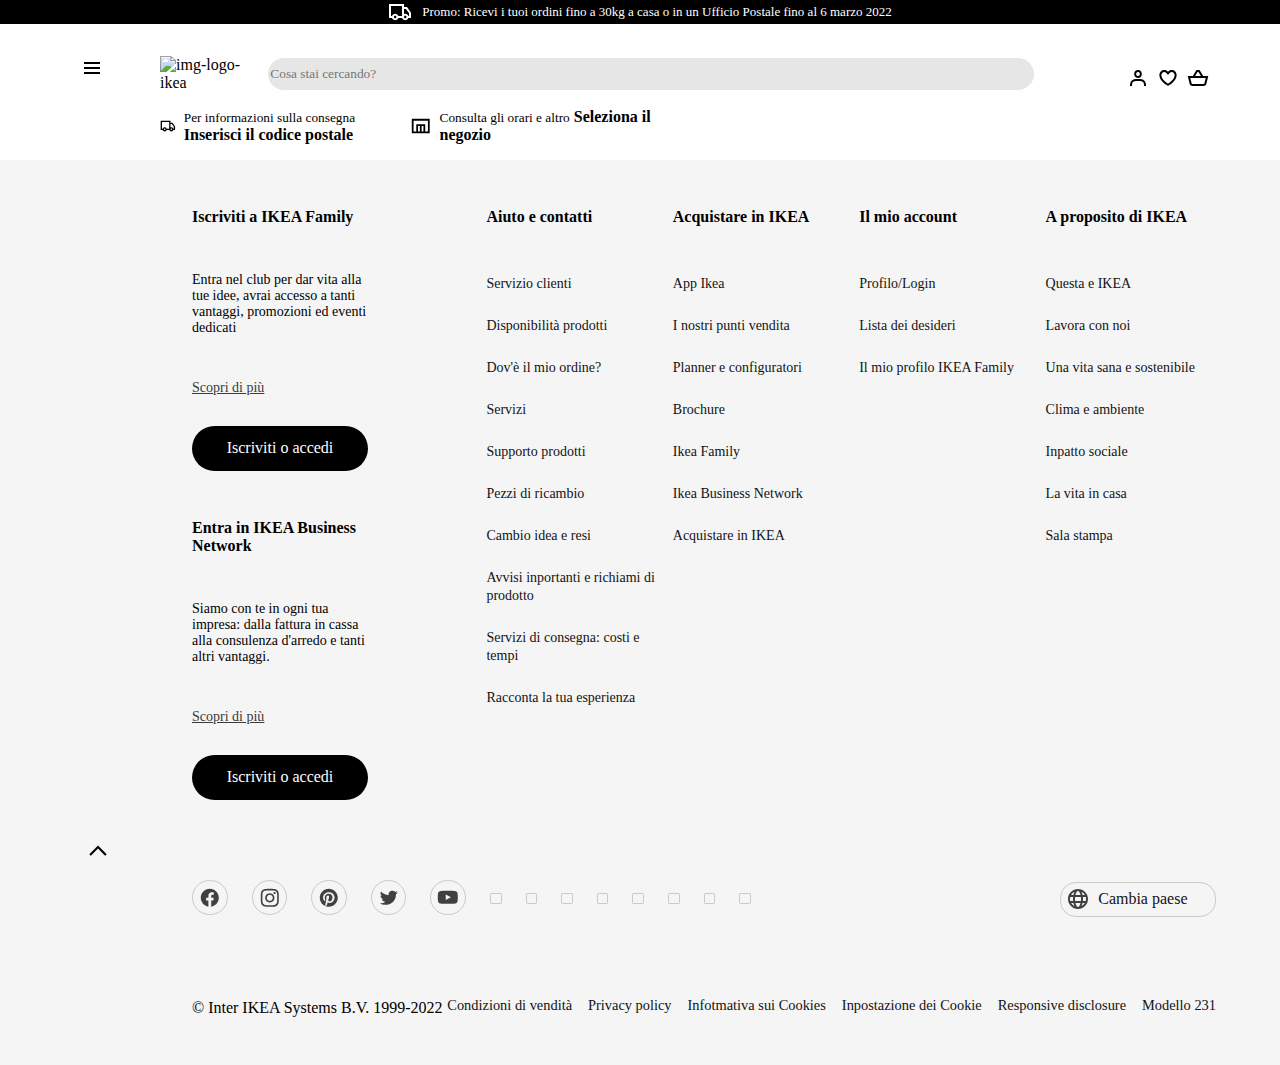
==== commit d5bb78aa: "Feat: Add arrow-up button" ====
--- a/index.html
+++ b/index.html
@@ -1,374 +1,514 @@
 <!DOCTYPE html>
 <html lang="en">
-<head>
-    <meta charset="UTF-8">
-    <meta http-equiv="X-UA-Compatible" content="IE=edge">
-    <meta name="viewport" content="width=device-width, initial-scale=1.0">
-    <title>Lavora con noi - Ikea</title>
-    <link rel="stylesheet" href="styles/style.css">
-</head>
-<body>
+  <head>
+    <meta charset="UTF-8" />
+    <meta http-equiv="X-UA-Compatible" content="IE=edge" />
+    <meta name="viewport" content="width=device-width, initial-scale=1.0" />
+    <title>Header-footer</title>
+
+    <link rel="stylesheet" href="style.css" />
+  </head>
+  <body>
+    <a href="#">
+      <div id="button-arrow-up">
+        <svg
+          focusable="false"
+          class="go-to-up"
+          width="26"
+          height="26"
+          viewBox="0 0 24 24"
+          fill="black"
+          xmlns="http://www.w3.org/2000/svg"
+        >
+          <path
+            fill-rule="evenodd"
+            clip-rule="evenodd"
+            d="m12.0001 6.9394 8.0007 8.0013-1.4142 1.4141L12 9.7678l-6.5869 6.586-1.414-1.4143 8.001-8z"
+          ></path>
+        </svg>
+      </div>
+    </a>
+
     <header>
-        <div id="promo">
-            <svg width="24" height="24" viewBox="0 0 24 24" fill="white" xmlns="http://www.w3.org/2000/svg">
-                <path fill-rule="evenodd" clip-rule="evenodd" d="M1 4h15v3h3.0246l3.9793 5.6848V18h-2.6567c-.4218 1.3056-1.6473 2.25-3.0933 2.25-1.446 0-2.6715-.9444-3.0932-2.25h-3.9044c-.4217 1.3056-1.6472 2.25-3.0932 2.25S4.4916 19.3056 4.0698 18H1V4zm3.0698 12c.4218-1.3056 1.6473-2.25 3.0933-2.25 1.446 0 2.6715.9444 3.0932 2.25H14V6H3v10h1.0698zM16 14.0007a3.24 3.24 0 0 1 1.2539-.2507c1.446 0 2.6715.9444 3.0933 2.25h.6567v-2.6848L17.9833 9H16v5.0007zM7.163 15.75c-.6903 0-1.25.5596-1.25 1.25s.5597 1.25 1.25 1.25c.6904 0 1.25-.5596 1.25-1.25s-.5596-1.25-1.25-1.25zm10.0909 0c-.6904 0-1.25.5596-1.25 1.25s.5596 1.25 1.25 1.25 1.25-.5596 1.25-1.25-.5596-1.25-1.25-1.25z"></path>
-               </svg>
+      <div id="promo">
+        <svg
+          width="24"
+          height="24"
+          viewBox="0 0 24 24"
+          fill="white"
+          xmlns="http://www.w3.org/2000/svg"
+        >
+          <path
+            fill-rule="evenodd"
+            clip-rule="evenodd"
+            d="M1 4h15v3h3.0246l3.9793 5.6848V18h-2.6567c-.4218 1.3056-1.6473 2.25-3.0933 2.25-1.446 0-2.6715-.9444-3.0932-2.25h-3.9044c-.4217 1.3056-1.6472 2.25-3.0932 2.25S4.4916 19.3056 4.0698 18H1V4zm3.0698 12c.4218-1.3056 1.6473-2.25 3.0933-2.25 1.446 0 2.6715.9444 3.0932 2.25H14V6H3v10h1.0698zM16 14.0007a3.24 3.24 0 0 1 1.2539-.2507c1.446 0 2.6715.9444 3.0933 2.25h.6567v-2.6848L17.9833 9H16v5.0007zM7.163 15.75c-.6903 0-1.25.5596-1.25 1.25s.5597 1.25 1.25 1.25c.6904 0 1.25-.5596 1.25-1.25s-.5596-1.25-1.25-1.25zm10.0909 0c-.6904 0-1.25.5596-1.25 1.25s.5596 1.25 1.25 1.25 1.25-.5596 1.25-1.25-.5596-1.25-1.25-1.25z"
+          ></path>
+        </svg>
 
-               <a href="#"> Promo: Ricevi i tuoi ordini fino a 30kg a casa o in un Ufficio Postale fino al 6 marzo 2022</a>
+        <a href="#">
+          Promo: Ricevi i tuoi ordini fino a 30kg a casa o in un Ufficio Postale
+          fino al 6 marzo 2022</a
+        >
+      </div>
+
+      <nav>
+        <div class="header-container">
+          <div class="header">
+            <svg
+              class="header-hamburger"
+              focusable="false"
+              width="24"
+              height="24"
+              viewBox="0 0 24 24"
+              fill="black"
+              xmlns="http://www.w3.org/2000/svg"
+            >
+              <path
+                fill-rule="evenodd"
+                clip-rule="evenodd"
+                d="M20 8H4V6h16v2zm0 5H4v-2h16v2zm0 5H4v-2h16v2z"
+              ></path>
+            </svg>
+            <div id="logo-container">
+              <div class="header-logo">
+                <img
+                  src="https://www.ikea.com/it/it/static/ikea-logo.f7d9229f806b59ec64cb.svg"
+                  alt="img-logo-ikea"
+                  type="image/svg"
+                />
+              </div>
+              <div class="header-search-bar">
+                <form action="">
+                  <input type="text" placeholder="Cosa stai cercando?" />
+                </form>
+              </div>
             </div>
-<aside>
-    <div class="header-hamburger">
-        <svg focusable="false" width="24" height="24" viewBox="0 0 24 24" fill="black"  xmlns="http://www.w3.org/2000/svg">
-            <path fill-rule="evenodd" clip-rule="evenodd" d="M20 8H4V6h16v2zm0 5H4v-2h16v2zm0 5H4v-2h16v2z"></path>
-        </svg>
-    </div>
-</aside>
 
-        <nav>
-            <div class="header-container">
-                <div class="header">
-                    <div id="logo-container">
-                        <div class="header-logo">
-                            <img src="https://www.ikea.com/it/it/static/ikea-logo.f7d9229f806b59ec64cb.svg" alt="img-logo-ikea" type="image/svg">
-                        </div>
-                        <div class="header-search-bar">
-                            <form action="">
-                                <input type="text" placeholder="Cosa stai cercando?">
-                            </form>
-                        </div>
+            <div class="header-link">
+              <ul>
+                <li>
+                  <div class="btn-link">
+                    <svg
+                      focusable="false"
+                      width="24"
+                      height="24"
+                      viewBox="0 0 24 24"
+                      fill="black"
+                      xmlns="http://www.w3.org/2000/svg"
+                    >
+                      <path
+                        fill-rule="evenodd"
+                        clip-rule="evenodd"
+                        d="M1 4h15v3h3.0246l3.9793 5.6848V18h-2.6567c-.4218 1.3056-1.6473 2.25-3.0933 2.25-1.446 0-2.6715-.9444-3.0932-2.25h-3.9044c-.4217 1.3056-1.6472 2.25-3.0932 2.25S4.4916 19.3056 4.0698 18H1V4zm3.0698 12c.4218-1.3056 1.6473-2.25 3.0933-2.25 1.446 0 2.6715.9444 3.0932 2.25H14V6H3v10h1.0698zM16 14.0007a3.24 3.24 0 0 1 1.2539-.2507c1.446 0 2.6715.9444 3.0933 2.25h.6567v-2.6848L17.9833 9H16v5.0007zM7.163 15.75c-.6903 0-1.25.5596-1.25 1.25s.5597 1.25 1.25 1.25c.6904 0 1.25-.5596 1.25-1.25s-.5596-1.25-1.25-1.25zm10.0909 0c-.6904 0-1.25.5596-1.25 1.25s.5596 1.25 1.25 1.25 1.25-.5596 1.25-1.25-.5596-1.25-1.25-1.25z"
+                      ></path>
+                    </svg>
+                    <div class="text-information">
+                      <small>Per informazioni sulla consegna</small>
+                      <strong>Inserisci il codice postale</strong>
                     </div>
-
-                    <div class="header-link">
-                        <ul>
-                            <li>
-                                <button>
-                                    <svg focusable="false" width="24" height="24" viewBox="0 0 24 24" fill="black"  xmlns="http://www.w3.org/2000/svg">
-                                        <path fill-rule="evenodd" clip-rule="evenodd" d="M1 4h15v3h3.0246l3.9793 5.6848V18h-2.6567c-.4218 1.3056-1.6473 2.25-3.0933 2.25-1.446 0-2.6715-.9444-3.0932-2.25h-3.9044c-.4217 1.3056-1.6472 2.25-3.0932 2.25S4.4916 19.3056 4.0698 18H1V4zm3.0698 12c.4218-1.3056 1.6473-2.25 3.0933-2.25 1.446 0 2.6715.9444 3.0932 2.25H14V6H3v10h1.0698zM16 14.0007a3.24 3.24 0 0 1 1.2539-.2507c1.446 0 2.6715.9444 3.0933 2.25h.6567v-2.6848L17.9833 9H16v5.0007zM7.163 15.75c-.6903 0-1.25.5596-1.25 1.25s.5597 1.25 1.25 1.25c.6904 0 1.25-.5596 1.25-1.25s-.5596-1.25-1.25-1.25zm10.0909 0c-.6904 0-1.25.5596-1.25 1.25s.5596 1.25 1.25 1.25 1.25-.5596 1.25-1.25-.5596-1.25-1.25-1.25z"></path>
-                                   </svg>
-                                   <div class="text-information">
-                                    <small>Per informazioni sulla consegna</small>
-                                    <strong>Inserisci il codice postale</strong>
-                                   </div>
-                                </button>
-                            </li>
-                            <li>
-                                <button>
-                                    <svg focusable="false"  width="24" height="24" viewBox="0 0 24 24" fill="black"  xmlns="http://www.w3.org/2000/svg">
-                                        <path fill-rule="evenodd" clip-rule="evenodd" d="M22 20V4H2v16h20zM20 6H4v12h3v-8h10v8h3V6zm-9 6H9v6h2v-6zm2 6h2v-6h-2v6z"></path>
-                                    </svg>
-                                    <div class="text-information">
-                                        <small>Consulta gli orari e altro</small>
-                                        <strong>Seleziona il negozio</strong>
-                                    </div>
-                                </button>
-                            </li>
-                            <li class="header-profile-link">
-                                <a href="https://www.ikea.com/it/it/profile/login/" aria-label="Il mio profilo" rel="nofollow" data-tracking-label="profile" data-profile-link="">
-                                   <span>
-                                        <svg focusable="false" width="24" height="24" viewBox="0 0 24 24" fill="black"  xmlns="http://www.w3.org/2000/svg">
-                                           <path fill-rule="evenodd" clip-rule="evenodd" d="M10.6724 6.4678c.2734-.2812.6804-.4707 1.3493-.4707.3971 0 .705.0838.9529.2225.241.1348.4379.3311.5934.6193l.0033.006c.1394.2541.237.6185.237 1.1403 0 .7856-.2046 1.2451-.4796 1.5278l-.0048.005c-.2759.2876-.679.4764-1.334.4764-.3857 0-.6962-.082-.956-.2241-.2388-.1344-.4342-.3293-.5888-.6147-.1454-.275-.2419-.652-.2419-1.1704 0-.7902.2035-1.2442.4692-1.5174zm1.3493-2.4717c-1.0834 0-2.054.3262-2.7838 1.0766-.7376.7583-1.0358 1.781-1.0358 2.9125 0 .7656.1431 1.483.4773 2.112l.0031.0058c.3249.602.785 1.084 1.3777 1.4154l.0062.0035c.5874.323 1.2368.4736 1.9235.4736 1.0818 0 2.0484-.3333 2.7755-1.0896.7406-.7627 1.044-1.786 1.044-2.9207 0-.7629-.1421-1.4784-.482-2.0996-.3247-.6006-.7844-1.0815-1.376-1.4125-.5858-.3276-1.2388-.477-1.9297-.477zM6.4691 16.8582c.2983-.5803.7228-1.0273 1.29-1.3572.5582-.3191 1.2834-.5049 2.2209-.5049h4.04c.9375 0 1.6626.1858 2.2209.5049.5672.3299.9917.7769 1.29 1.3572.3031.5896.4691 1.2936.4691 2.1379v1h2v-1c0-1.1122-.2205-2.1384-.6904-3.0523a5.3218 5.3218 0 0 0-2.0722-2.1769c-.9279-.5315-2.0157-.7708-3.2174-.7708H9.98c-1.1145 0-2.2483.212-3.2225.7737-.8982.5215-1.5928 1.2515-2.0671 2.174C4.2205 16.8577 4 17.8839 4 18.9961v1h2v-1c0-.8443.166-1.5483.4691-2.1379z"></path>
-                                        </svg>
-                                    </span>
-                                </a>
-                            </li>
-                            <li class="header-wish-list">
-                                <a  href="https://www.ikea.com/it/it/favourites/" aria-label="Lista dei desideri" rel="nofollow" data-tracking-label="shopping-list">
-                                    <span>
-                                      <svg focusable="false"  width="24" height="24" viewBox="0 0 24 24" fill="black"  xmlns="http://www.w3.org/2000/svg">
-                                         <path fill-rule="evenodd" clip-rule="evenodd" d="M12.336 5.52055C14.2336 3.62376 17.3096 3.62401 19.2069 5.52129C20.2067 6.52115 20.6796 7.85005 20.6259 9.15761C20.6151 12.2138 18.4184 14.8654 16.4892 16.6366C15.4926 17.5517 14.5004 18.2923 13.7593 18.8036C13.3879 19.0598 13.0771 19.2601 12.8574 19.3973C12.7475 19.466 12.6601 19.519 12.5992 19.5555C12.5687 19.5737 12.5448 19.5879 12.5279 19.5978L12.5079 19.6094L12.502 19.6129L12.5001 19.614C12.5001 19.614 12.4989 19.6147 11.9999 18.748C11.501 19.6147 11.5005 19.6144 11.5005 19.6144L11.4979 19.6129L11.4919 19.6094L11.472 19.5978C11.4551 19.5879 11.4312 19.5737 11.4007 19.5555C11.3397 19.519 11.2524 19.466 11.1425 19.3973C10.9227 19.2601 10.612 19.0598 10.2405 18.8036C9.49947 18.2923 8.50726 17.5517 7.51063 16.6366C5.58146 14.8654 3.38477 12.2139 3.37399 9.15765C3.32024 7.85008 3.79314 6.52117 4.79301 5.52129C6.69054 3.62376 9.76704 3.62376 11.6646 5.52129L11.9993 5.856L12.3353 5.52129L12.336 5.52055ZM11.9999 18.748L11.5005 19.6144L11.9999 19.9019L12.4989 19.6147L11.9999 18.748ZM11.9999 17.573C12.1727 17.462 12.384 17.3226 12.6236 17.1573C13.3125 16.6821 14.2267 15.9988 15.1366 15.1634C17.0157 13.4381 18.6259 11.2919 18.6259 9.13506V9.11213L18.627 9.08922C18.6626 8.31221 18.3844 7.52727 17.7926 6.9355C16.6762 5.81903 14.866 5.81902 13.7495 6.9355L13.7481 6.93689L11.9965 8.68166L10.2504 6.9355C9.13387 5.81903 7.3237 5.81903 6.20722 6.9355C5.61546 7.52727 5.33724 8.31221 5.3729 9.08922L5.37395 9.11213V9.13507C5.37395 11.2919 6.98418 13.4381 8.86325 15.1634C9.77312 15.9988 10.6874 16.6821 11.3762 17.1573C11.6159 17.3226 11.8271 17.462 11.9999 17.573Z"></path>
-                                      </svg>
-                                    </span>
-                                </a>
-                            </li>
-                            <li class="header-cart">
-                                <a href="https://www.ikea.com/it/it/shoppingcart/" aria-label="Carrello" rel="nofollow" data-tracking-label="shopping-bag">
-                                    <span>
-                                        <svg focusable="false" width="24" height="24" viewBox="0 0 24 24" fill="black"  xmlns="http://www.w3.org/2000/svg">
-                                          <path fill-rule="evenodd" clip-rule="evenodd" d="M10.9994 4h-.5621l-.2922.4802-3.357 5.517h-5.069l.3107 1.2425 1.6212 6.4851c.334 1.3355 1.5339 2.2724 2.9105 2.2724h10.8769c1.3766 0 2.5765-.9369 2.9104-2.2724l1.6213-6.4851.3106-1.2425h-5.0695l-3.3574-5.517L13.5618 4h-2.5624zm3.8707 5.9972L12.4376 6h-.8761L9.1292 9.9972h5.7409zm-9.2787 7.2425-1.3106-5.2425h15.4384l-1.3106 5.2425a1 1 0 0 1-.9701.7575H6.5615a1 1 0 0 1-.97-.7575z"></path>
-                                        </svg>
-                                    </span>
-                                </a>
-                            </li>
-                        </ul>
+                  </div>
+                </li>
+                <li>
+                  <div class="btn-link">
+                    <svg
+                      focusable="false"
+                      width="26"
+                      height="26"
+                      viewBox="0 0 24 24"
+                      fill="black"
+                      xmlns="http://www.w3.org/2000/svg"
+                    >
+                      <path
+                        fill-rule="evenodd"
+                        clip-rule="evenodd"
+                        d="M22 20V4H2v16h20zM20 6H4v12h3v-8h10v8h3V6zm-9 6H9v6h2v-6zm2 6h2v-6h-2v6z"
+                      ></path>
+                    </svg>
+                    <div class="text-information">
+                      <small>Consulta gli orari e altro</small>
+                      <strong>Seleziona il negozio</strong>
                     </div>
-                </div>
+                  </div>
+                </li>
+                <li class="header-profile-link">
+                  <a
+                    href="https://www.ikea.com/it/it/profile/login/"
+                    aria-label="Il mio profilo"
+                    rel="nofollow"
+                    data-tracking-label="profile"
+                    data-profile-link=""
+                  >
+                    <span>
+                      <svg
+                        focusable="false"
+                        width="24"
+                        height="24"
+                        viewBox="0 0 24 24"
+                        fill="black"
+                        xmlns="http://www.w3.org/2000/svg"
+                      >
+                        <path
+                          fill-rule="evenodd"
+                          clip-rule="evenodd"
+                          d="M10.6724 6.4678c.2734-.2812.6804-.4707 1.3493-.4707.3971 0 .705.0838.9529.2225.241.1348.4379.3311.5934.6193l.0033.006c.1394.2541.237.6185.237 1.1403 0 .7856-.2046 1.2451-.4796 1.5278l-.0048.005c-.2759.2876-.679.4764-1.334.4764-.3857 0-.6962-.082-.956-.2241-.2388-.1344-.4342-.3293-.5888-.6147-.1454-.275-.2419-.652-.2419-1.1704 0-.7902.2035-1.2442.4692-1.5174zm1.3493-2.4717c-1.0834 0-2.054.3262-2.7838 1.0766-.7376.7583-1.0358 1.781-1.0358 2.9125 0 .7656.1431 1.483.4773 2.112l.0031.0058c.3249.602.785 1.084 1.3777 1.4154l.0062.0035c.5874.323 1.2368.4736 1.9235.4736 1.0818 0 2.0484-.3333 2.7755-1.0896.7406-.7627 1.044-1.786 1.044-2.9207 0-.7629-.1421-1.4784-.482-2.0996-.3247-.6006-.7844-1.0815-1.376-1.4125-.5858-.3276-1.2388-.477-1.9297-.477zM6.4691 16.8582c.2983-.5803.7228-1.0273 1.29-1.3572.5582-.3191 1.2834-.5049 2.2209-.5049h4.04c.9375 0 1.6626.1858 2.2209.5049.5672.3299.9917.7769 1.29 1.3572.3031.5896.4691 1.2936.4691 2.1379v1h2v-1c0-1.1122-.2205-2.1384-.6904-3.0523a5.3218 5.3218 0 0 0-2.0722-2.1769c-.9279-.5315-2.0157-.7708-3.2174-.7708H9.98c-1.1145 0-2.2483.212-3.2225.7737-.8982.5215-1.5928 1.2515-2.0671 2.174C4.2205 16.8577 4 17.8839 4 18.9961v1h2v-1c0-.8443.166-1.5483.4691-2.1379z"
+                        ></path>
+                      </svg>
+                    </span>
+                  </a>
+                </li>
+                <li class="header-wish-list">
+                  <a
+                    href="https://www.ikea.com/it/it/favourites/"
+                    aria-label="Lista dei desideri"
+                    rel="nofollow"
+                    data-tracking-label="shopping-list"
+                  >
+                    <span>
+                      <svg
+                        focusable="false"
+                        width="24"
+                        height="24"
+                        viewBox="0 0 24 24"
+                        fill="black"
+                        xmlns="http://www.w3.org/2000/svg"
+                      >
+                        <path
+                          fill-rule="evenodd"
+                          clip-rule="evenodd"
+                          d="M12.336 5.52055C14.2336 3.62376 17.3096 3.62401 19.2069 5.52129C20.2067 6.52115 20.6796 7.85005 20.6259 9.15761C20.6151 12.2138 18.4184 14.8654 16.4892 16.6366C15.4926 17.5517 14.5004 18.2923 13.7593 18.8036C13.3879 19.0598 13.0771 19.2601 12.8574 19.3973C12.7475 19.466 12.6601 19.519 12.5992 19.5555C12.5687 19.5737 12.5448 19.5879 12.5279 19.5978L12.5079 19.6094L12.502 19.6129L12.5001 19.614C12.5001 19.614 12.4989 19.6147 11.9999 18.748C11.501 19.6147 11.5005 19.6144 11.5005 19.6144L11.4979 19.6129L11.4919 19.6094L11.472 19.5978C11.4551 19.5879 11.4312 19.5737 11.4007 19.5555C11.3397 19.519 11.2524 19.466 11.1425 19.3973C10.9227 19.2601 10.612 19.0598 10.2405 18.8036C9.49947 18.2923 8.50726 17.5517 7.51063 16.6366C5.58146 14.8654 3.38477 12.2139 3.37399 9.15765C3.32024 7.85008 3.79314 6.52117 4.79301 5.52129C6.69054 3.62376 9.76704 3.62376 11.6646 5.52129L11.9993 5.856L12.3353 5.52129L12.336 5.52055ZM11.9999 18.748L11.5005 19.6144L11.9999 19.9019L12.4989 19.6147L11.9999 18.748ZM11.9999 17.573C12.1727 17.462 12.384 17.3226 12.6236 17.1573C13.3125 16.6821 14.2267 15.9988 15.1366 15.1634C17.0157 13.4381 18.6259 11.2919 18.6259 9.13506V9.11213L18.627 9.08922C18.6626 8.31221 18.3844 7.52727 17.7926 6.9355C16.6762 5.81903 14.866 5.81902 13.7495 6.9355L13.7481 6.93689L11.9965 8.68166L10.2504 6.9355C9.13387 5.81903 7.3237 5.81903 6.20722 6.9355C5.61546 7.52727 5.33724 8.31221 5.3729 9.08922L5.37395 9.11213V9.13507C5.37395 11.2919 6.98418 13.4381 8.86325 15.1634C9.77312 15.9988 10.6874 16.6821 11.3762 17.1573C11.6159 17.3226 11.8271 17.462 11.9999 17.573Z"
+                        ></path>
+                      </svg>
+                    </span>
+                  </a>
+                </li>
+                <li class="header-cart">
+                  <a
+                    href="https://www.ikea.com/it/it/shoppingcart/"
+                    aria-label="Carrello"
+                    rel="nofollow"
+                    data-tracking-label="shopping-bag"
+                  >
+                    <span>
+                      <svg
+                        focusable="false"
+                        width="24"
+                        height="24"
+                        viewBox="0 0 24 24"
+                        fill="black"
+                        xmlns="http://www.w3.org/2000/svg"
+                      >
+                        <path
+                          fill-rule="evenodd"
+                          clip-rule="evenodd"
+                          d="M10.9994 4h-.5621l-.2922.4802-3.357 5.517h-5.069l.3107 1.2425 1.6212 6.4851c.334 1.3355 1.5339 2.2724 2.9105 2.2724h10.8769c1.3766 0 2.5765-.9369 2.9104-2.2724l1.6213-6.4851.3106-1.2425h-5.0695l-3.3574-5.517L13.5618 4h-2.5624zm3.8707 5.9972L12.4376 6h-.8761L9.1292 9.9972h5.7409zm-9.2787 7.2425-1.3106-5.2425h15.4384l-1.3106 5.2425a1 1 0 0 1-.9701.7575H6.5615a1 1 0 0 1-.97-.7575z"
+                        ></path>
+                      </svg>
+                    </span>
+                  </a>
+                </li>
+              </ul>
             </div>
-            <div class="header-link-container">
-                <ul>
-                    <li><a href="#">Prodotti</a></li>
-                    <li><a href="#">Ambienti</a></li>
-                </ul>
-            </div>
-        </nav>
+          </div>
+        </div>
+      </nav>
     </header>
-    <main>
-        <article>
-            <h1>Lavora con noi</h1>
-        </article>
-
-        <div class="first-box">
-            <img src="assets/under-table.jpg" alt="family-plays-under-table">
-            <article>
-                <h2>Fai sì che milioni di persone non vedano l'ora di tornare a casa</h2>
-                <button>Cerca le opportunità di lavoro</button>
-            </article>
-        </div>
-
-        <div class="second-box">
-            <div class="box-inside">
-                <img src="assets/shopping-cart.jpg" alt="shopping-cart">
-                <article>
-                    <h2>Trova il percorso professionale che fa per te</h2>
-                    <p>Sono diversi i team che ogni giorno ci aiutano a creare
-                        una vita quotidiana migliore per la maggioranza delle persone. 
-                        Dalla logistica al marketing, in IKEA ci sono molte aree
-                         tra cui scegliere per crescere insieme.
-                    </p>
-                    <button>Scopri le nostre aree di lavoro</button>
-                </article>
-            </div>
-            <div class="box-inside">
-                <img src="assets/woman-coffee.jpg" alt="woman-coffee">
-                <article>
-                    <h2>
-                        Il nostro processo di selezione
-                    </h2>
-                    <p>Non vedi l’ora di entrare in IKEA? 
-                        Scopri il nostro processo di selezione e preparati al meglio!
-                    </p>
-                    <button>Scopri le nostre aree di selezione</button>
-                </article>
-            </div>
-        </div>
-
-        <div class="third-box">
-            <img src="assets/woman-hello.jpg" alt="woman-hello">
-            <article>
-                <h2>Rendi speciale ogni giorno</h2>
-                <p>
-                    In IKEA, ogni lavoro è diverso ed è grazie al contributo 
-                    di ciascuno che rendiamo IKEA un posto speciale ogni giorno.
-                     Qualunque sia il tuo ambito professionale, un lavoro in 
-                     IKEA è molto più che un semplice lavoro.
-                </p>
-                <button>Scopri cosa significa lavorare con noi</button>
-            </article>
-        </div>
-
-        <div class="fourth-box">
-            <img src="assets/people-working.jpg" alt="people-working">
-            <article>
-                <h2>Uguaglianza, diversità e inclusione sono parte del nostro DNA</h2>
-                <p>Ognuno è il benvenuto in IKEA. 
-                    Vogliamo che tu ti senta a tuo agio e possa esprimere 
-                    al meglio chi sei.
-                </p>
-                <button>Scopri in che modo la tua unicità ci rende migliori</button>
-            </div>
-            </article>
-
-        <div class="background-blue">
-            <article>
-                <h2>Entra a far parte del nostro team</h2>
-                <p>Vuoi entrare a far parte del nostro team? Scopri di più!</p>
-                <button>Cerca le opportunità di lavoro</button>
-            </article>
-        </div>
-    </main>
-
-
 
     <footer>
-        <div class="footer-container">
-            <div class="footer">
-                <div class="footer-main">
-                    <div class="footer-links">
-                        <div class="footer-links-left">
-                            <div class="footer-links-left-item">
-                                <h3>Iscriviti a IKEA Family</h3>
-                                <p>Entra nel club per dar vita alla tue idee, avrai accesso a tanti vantaggi, promozioni ed eventi dedicati</p>
-                                <p>
-                                    <a href="https://www.ikea.com/it/it/ikea-family/">Scopri di più</a>
-                                </p>
-                                <a class="button" href="https://www.ikea.com/it/it/profile/login/" class="hnf-btn">Iscriviti o accedi</a>
-                            </div>
-                            <div class="footer-links-left-item">
-                                <h3>Entra in IKEA Business Network</h3>
-                                <p>Siamo con te in ogni tua impresa: dalla fattura in cassa alla consulenza d'arredo e tanti altri vantaggi.</p>
-                                <p>
-                                    <a href="https://www.ikea.com/it/it/ikea-business/benefits/">Scopri di più</a>
-                                </p>
-                                <a class="button" href="https://biz.ikea.com/it/it/profile/" class="hnf-btn">Iscriviti o accedi</a>
-                            </div>
-                        </div>
-                        <div class="footer-link-right">
-                            <ul class="main-ul">
-                                <li class="main-li">
-                                    <h3>Aiuto e contatti</h3>
-                                    <ul>
-                                        <li><a href="#">Servizio clienti</a></li>
-                                        <li><a href="#">Disponibilità prodotti</a></li>
-                                        <li><a href="#">Dov'è il mio ordine?</a></li>
-                                        <li><a href="#">Servizi</a></li>
-                                        <li><a href="#">Supporto prodotti</a></li>
-                                        <li><a href="#">Pezzi di ricambio</a></li>
-                                        <li><a href="#">Cambio idea e resi</a></li>
-                                        <li><a href="#">Avvisi inportanti e richiami di prodotto</a></li>
-                                        <li><a href="#">Servizi di consegna: costi e tempi</a></li>
-                                        <li><a href="#">Racconta la tua esperienza</a></li>
-                                    </ul>
-                                </li>
-                                <li class="main-li">
-                                    <h3>Acquistare in IKEA</h3>
-                                    <ul>
-                                        <li><a href="#">App Ikea</a></li>
-                                        <li><a href="#">I nostri punti vendita</a></li>
-                                        <li><a href="#">Planner e configuratori</a></li>
-                                        <li><a href="#">Brochure</a></li>
-                                        <li><a href="#">Ikea Family</a></li>
-                                        <li><a href="#">Ikea Business Network</a></li>
-                                        <li><a href="#">Acquistare in IKEA</a></li>
-                                    </ul>
-                                </li>
-                                <li class="main-li">
-                                    <h3>Il mio account</h3>
-                                    <ul>
-                                        <li><a href="#">Profilo/Login</a></li>
-                                        <li><a href="#">Lista dei desideri</a></li>
-                                        <li><a href="#">Il mio profilo IKEA Family</a></li>
-                                    </ul>
-                                </li>
-                                <li class="main-li">
-                                    <h3>A proposito di IKEA</h3>
-                                    <ul>
-                                        <li><a href="#">Questa e IKEA</a></li>
-                                        <li><a href="#">Lavora con noi</a></li>
-                                        <li><a href="#">Una vita sana e sostenibile</a></li>
-                                        <li><a href="#">Clima e ambiente</a></li>
-                                        <li><a href="#">Inpatto sociale</a></li>
-                                        <li><a href="#">La vita in casa</a></li>
-                                        <li><a href="#">Sala stampa</a></li>
-                                    </ul>
-                                </li>
-                            </ul>
-                        </div>
-                    </div>
-                    <div class="footer-utilities">
-                        <div class="icon-bar">
-                            <div class="icon-bar-social">
-                                <ul>
-                                    <li>
-                                        <a href="#">
-                                            <svg focusable="false" width="24" height="24" viewBox="0 0 24 24" fill="rgba(19, 19, 19, 0.8)"  xmlns="http://www.w3.org/2000/svg">
-                                                <path fill-rule="evenodd" clip-rule="evenodd" d="M21 12c0-4.9706-4.0294-9-9-9s-9 4.0294-9 9c0 4.4922 3.2912 8.2155 7.5938 8.8907v-6.2891H8.3086V12h2.2852v-1.9828c0-2.2556 1.3436-3.5016 3.3994-3.5016.9847 0 2.0146.1758 2.0146.1758v2.2149h-1.1349c-1.118 0-1.4667.6937-1.4667 1.4054V12h2.4961l-.399 2.6016h-2.0971v6.2891C17.7088 20.2155 21 16.4922 21 12z"></path>
-                                            </svg>
-                                        </a>
-                                    </li>
-                                    <li>
-                                        <a href="#">
-                                            <svg focusable="false" width="24" height="24" viewBox="0 0 24 24" fill="rgba(19, 19, 19, 0.8)"  xmlns="http://www.w3.org/2000/svg">
-                                                <path d="M12 7.3795c.8036 0 1.567.241 2.2902.6428.7232.4018 1.2857.9643 1.6875 1.6875.4018.7232.6428 1.4866.6428 2.2902 0 .8438-.241 1.6071-.6428 2.3304-.4018.7232-.9643 1.2857-1.6875 1.6875-.7232.4017-1.4866.6026-2.2902.6026-.8438 0-1.6071-.2009-2.3304-.6026-.7232-.4018-1.2857-.9643-1.6875-1.6875-.4017-.7233-.6026-1.4866-.6026-2.3304 0-.8036.2009-1.567.6026-2.2902.4018-.7232.9643-1.2857 1.6875-1.6875.7233-.4018 1.4866-.6428 2.3304-.6428zm0 7.6339c.8036 0 1.5268-.2813 2.1295-.8839.5625-.5625.8839-1.2857.8839-2.1295 0-.8036-.3214-1.5268-.8839-2.1295-.6027-.5625-1.3259-.8839-2.1295-.8839-.8438 0-1.567.3214-2.1295.884-.6026.6026-.8839 1.3258-.8839 2.1294 0 .8438.2813 1.567.884 2.1295.5624.6026 1.2856.8839 2.1294.8839zm5.9062-7.8348c0-.2813-.1205-.5224-.3214-.7634-.241-.201-.4821-.3214-.7634-.3214-.3214 0-.5625.1205-.7634.3214-.241.241-.3214.4821-.3214.7634 0 .3214.0804.5625.3214.7634.2009.241.442.3214.7634.3214.2813 0 .5224-.0804.7232-.3214.2009-.201.3215-.442.3616-.7634zm3.0536 1.0848c0 .7634.0402 2.0089.0402 3.7366 0 1.7679-.0402 3.0134-.0804 3.7768-.0401.7634-.1607 1.4062-.3214 1.9687-.2411.6831-.6428 1.2857-1.125 1.7679-.4821.4821-1.0848.8437-1.7277 1.0848-.5625.2009-1.2455.3214-2.0089.3616C14.9732 21 13.7277 21 12 21c-1.7679 0-3.0134 0-3.7768-.0402-.7634-.0402-1.4062-.1607-1.9687-.4018-.683-.2009-1.2858-.5625-1.7679-1.0446-.4821-.4822-.8437-1.0848-1.0848-1.7679-.201-.5625-.3214-1.2053-.3616-1.9687C3 15.0134 3 13.7679 3 12c0-1.7277 0-2.9732.0402-3.7366.0402-.7634.1607-1.4464.3616-2.009.241-.6428.6027-1.2455 1.0848-1.7276.4821-.4822 1.0848-.884 1.7679-1.125.5625-.1607 1.2053-.2813 1.9687-.3214C8.9866 3.0402 10.2321 3 12 3c1.7277 0 2.9732.0402 3.7366.0804.7634.0401 1.4464.1607 2.0089.3214.6429.241 1.2456.6428 1.7277 1.125.4822.4821.8839 1.0848 1.125 1.7277.1607.5625.2813 1.2455.3616 2.0089zm-1.9286 9.0402c.1608-.442.2411-1.1652.3215-2.1697 0-.5625.0402-1.4062.0402-2.491v-1.2858c0-1.0848-.0402-1.9285-.0402-2.491-.0804-1.0045-.1607-1.7277-.3215-2.1697-.3214-.8035-.9241-1.4062-1.7276-1.7276-.442-.1608-1.1652-.2411-2.1697-.3215-.6027 0-1.4464-.0402-2.491-.0402h-1.2858c-1.0848 0-1.9285.0402-2.491.0402-1.0045.0804-1.7277.1607-2.1697.3214-.8437.3215-1.4062.9242-1.7276 1.7277-.1608.442-.2813 1.1652-.3215 2.1697-.0402.6027-.0402 1.4464-.0402 2.491v1.2858c0 1.0848 0 1.9285.0402 2.491.0402 1.0045.1607 1.7277.3214 2.1697.3215.8437.9242 1.4062 1.7277 1.7276.442.1608 1.1652.2813 2.1697.3215.5625.0402 1.4062.0402 2.491.0402h1.2858c1.0848 0 1.9285 0 2.491-.0402 1.0045-.0402 1.7277-.1607 2.1697-.3215.8035-.3214 1.4062-.9241 1.7276-1.7276z"></path>
-                                            </svg>
-                                        </a>
-                                    </li>
-                                    <li>
-                                        <a href="#">
-                                            <svg focusable="false" width="24" height="24" viewBox="0 0 24 24" fill="rgba(19, 19, 19, 0.8)"  xmlns="http://www.w3.org/2000/svg">
-                                                <path d="M12 3c-4.9704 0-9 4.0263-9 8.9926 0 3.8117 2.3704 7.0683 5.7185 8.3783-.0815-.7105-.1481-1.8059.0297-2.5831.163-.7031 1.0518-4.4704 1.0518-4.4704s-.2667-.5403-.2667-1.3322c0-1.2508.726-2.1834 1.6297-2.1834.7703 0 1.1407.5773 1.1407 1.2656 0 .7698-.4889 1.9244-.7481 2.9976-.2149.8955.4518 1.6283 1.3333 1.6283 1.6 0 2.8296-1.6875 2.8296-4.1152 0-2.1538-1.5481-3.6562-3.7629-3.6562-2.563 0-4.0667 1.917-4.0667 3.9005 0 .7697.2963 1.5987.6667 2.0501.074.0888.0814.1703.0592.2591-.0667.2812-.2222.8955-.2518 1.0214-.037.1628-.1334.1998-.3037.1184-1.126-.5255-1.8297-2.1612-1.8297-3.486 0-2.8347 2.0593-5.44 5.9482-5.44 3.1185 0 5.5481 2.2204 5.5481 5.1957 0 3.1012-1.9555 5.5954-4.6666 5.5954-.9112 0-1.7704-.4737-2.0593-1.0362l-.563 2.139c-.2.7845-.7481 1.7615-1.1185 2.361A9.0452 9.0452 0 0 0 11.9852 21c4.9704 0 9-4.0263 9-8.9926C21 7.0264 16.9704 3 12 3z"></path>
-                                            </svg>
-                                        </a>
-                                    </li>
-                                    <li>
-                                        <a href="#">
-                                            <svg focusable="false" width="24" height="24" viewBox="0 0 24 24" fill="rgba(19, 19, 19, 0.8)"  xmlns="http://www.w3.org/2000/svg">
-                                                <path d="M19.1367 8.5c.7031-.5048 1.336-1.1106 1.8633-1.851-.7031.303-1.4062.5049-2.1094.5721.7735-.4711 1.336-1.1105 1.6172-1.9519-.7383.4039-1.5117.7068-2.3555.8414-.3515-.3366-.7734-.6058-1.2304-.8077C16.4648 5.1009 15.9727 5 15.4453 5c-.668 0-1.2656.1683-1.8281.4711-.5625.3366-1.0195.774-1.336 1.3125-.3515.5385-.4921 1.1443-.4921 1.75 0 .2693 0 .5385.0703.8078-1.5117-.0674-2.918-.4039-4.254-1.077C6.2696 7.625 5.1798 6.75 4.2657 5.6394c-.3515.5721-.5273 1.178-.5273 1.7837 0 .6058.1406 1.1779.457 1.6827.2813.5384.7031.9423 1.1953 1.2788-.5976 0-1.1601-.1683-1.6523-.4711v.0673c0 .8413.2812 1.5817.8437 2.2211.5625.6731 1.2657 1.0769 2.1094 1.2452-.3516.0673-.668.101-.9844.101-.211 0-.457 0-.668-.0337.211.7068.6329 1.2789 1.2657 1.75.6328.4712 1.336.6731 2.1797.6731-1.3711 1.0096-2.918 1.5144-4.6055 1.5144-.3516 0-.6328 0-.8789-.0336C4.6875 18.4952 6.586 19 8.6602 19c2.1445 0 4.0429-.5048 5.7304-1.5817 1.5117-.9423 2.7071-2.1875 3.5508-3.8029.8086-1.4808 1.2305-3.0625 1.2305-4.6779 0-.202-.0352-.3365-.0352-.4375z"></path>
-                                            </svg>
-                                        </a>
-                                    </li>
-                                    <li>
-                                        <a href="#">
-                                            <svg focusable="false"  width="24" height="24" viewBox="0 0 24 24" fill="rgba(19, 19, 19, 0.8)"  xmlns="http://www.w3.org/2000/svg">
-                                                <path d="M21.5971 7.0313c.1465.6093.293 1.5572.3663 2.776L22 11.5l-.0366 1.6927c-.0733 1.2865-.2198 2.2005-.3663 2.8099-.1465.4063-.3663.7448-.6594 1.0156-.3296.3047-.6959.5078-1.1355.6094-.6593.1693-2.1245.2708-4.4689.3385L12 18l-3.3333-.0339c-2.3444-.0677-3.8462-.1692-4.4689-.3385-.4396-.1016-.8425-.3047-1.1355-.6094-.3297-.2708-.5495-.6093-.6594-1.0156-.1831-.6094-.293-1.5234-.3663-2.8099L2 11.5c0-.474 0-1.0495.0366-1.6927.0733-1.2188.1832-2.1667.3663-2.776.11-.4063.3297-.7448.6594-1.0495.293-.2709.696-.474 1.1355-.6094.6227-.1354 2.1245-.2708 4.4689-.3385L12 5l3.3333.0339c2.3444.0677 3.8096.203 4.4689.3385.4396.1354.8059.3385 1.1355.6094.2931.3047.5129.6432.6594 1.0495zM9.9487 14.276l5.2381-2.776-5.238-2.7422v5.5182z"></path>
-                                            </svg>
-                                        </a>
-                                    </li>
-                                </ul>
-                            </div>
-                            <div class="icon-bar-payment">
-                                <ul>
-                                    <li>
-                                        <span>
-                                            <img src="https://www.ikea.com/global/assets/logos/external-payment-providers/master-card.svg" alt="">
-                                        </span>
-                                    </li>
-                                    <li>
-                                        <span>
-                                            <img src="https://www.ikea.com/global/assets/logos/external-payment-providers/visa.svg" alt="">
-                                        </span>
-                                    </li>
-                                    <li>
-                                        <span>
-                                            <img src="https://www.ikea.com/global/assets/logos/external-payment-providers/american-express.svg" alt="">
-                                        </span>
-                                    </li>
-                                    <li>
-                                        <span>
-                                            <img src="https://www.ikea.com/global/assets/logos/external-payment-providers/paypal.svg" alt="">
-                                        </span>
-                                    </li>
-                                    <li>
-                                        <span>
-                                            <img src="https://www.ikea.com/global/assets/logos/internal-payment-providers/ikea-gift-card.svg" alt="">
-                                        </span>
-                                    </li>
-                                    <li>
-                                        <span>
-                                            <img src="https://www.ikea.com/global/assets/logos/external-secure-logos/master-card-id-check.svg" alt="">
-                                        </span>
-                                    </li>
-                                    <li>
-                                        <span>
-                                            <img src="https://www.ikea.com/global/assets/logos/external-secure-logos/visa-secure.svg" alt="">
-                                        </span>
-                                    </li>
-                                    <li>
-                                        <span>
-                                            <img src="https://www.ikea.com/global/assets/logos/external-secure-logos/american-express-safe-key.svg" alt="">
-                                        </span>
-                                    </li>
-                                </ul>
-
-                            </div>
-                        </div>
-                        <div class="change-langueges-container">
-                            <div class="change-langueges">
-                                <a  href="https://www.ikea.com">
-                                    <svg focusable="false" width="24" height="24" viewBox="0 0 24 24" fill="rgba(19, 19, 19, 0.8)"  xmlns="http://www.w3.org/2000/svg">
-                                      <path fill-rule="evenodd" clip-rule="evenodd" d="M13.7467 18.1766C12.9482 19.7737 12.2151 20 12 20c-.2151 0-.9482-.2263-1.7467-1.8234-.3065-.6131-.5745-1.3473-.7831-2.1766h5.0596c-.2086.8293-.4766 1.5635-.7831 2.1766zM14.8885 14h-5.777A17.7354 17.7354 0 0 1 9 12c0-.6949.0392-1.3641.1115-2h5.777c.0723.6359.1115 1.3051.1115 2 0 .6949-.0392 1.3641-.1115 2zm1.6955 2c-.2658 1.2166-.6492 2.307-1.1213 3.2138A8.0347 8.0347 0 0 0 18.9297 16H16.584zm3.164-2H16.9c.0656-.6462.1-1.3151.1-2 0-.6849-.0344-1.3538-.1-2h2.848A8.0156 8.0156 0 0 1 20 12a8.0156 8.0156 0 0 1-.252 2zm-.8183-6a8.035 8.035 0 0 0-3.467-3.2138c.4721.9068.8555 1.9972 1.1213 3.2138h2.3457zm-4.3999 0c-.2086-.8293-.4766-1.5635-.7831-2.1766C12.9482 4.2264 12.2151 4 12 4c-.2151 0-.9482.2263-1.7467 1.8234-.3065.613-.5745 1.3473-.7831 2.1766h5.0596zM7.416 8c.2658-1.2166.6491-2.307 1.1213-3.2138A8.035 8.035 0 0 0 5.0703 8H7.416zm-3.164 2A8.0147 8.0147 0 0 0 4 12c0 .6906.0875 1.3608.252 2H7.1a19.829 19.829 0 0 1-.1-2c0-.6849.0344-1.3538.1-2H4.252zm3.164 6H5.0704a8.0347 8.0347 0 0 0 3.467 3.2138C8.0651 18.307 7.6818 17.2166 7.4161 16zM22 12c0-5.5229-4.4772-10-10-10C6.4771 2 2 6.4771 2 12c0 5.5228 4.4771 10 10 10 5.5228 0 10-4.4772 10-10z"></path>
-                                    </svg>
-                                    Cambia paese
-                                </a>
-                            </div>
-                        </div>
-                    </div>
+      <div class="footer-container">
+        <div class="footer">
+          <div class="footer-main">
+            <div class="footer-links">
+              <div class="footer-links-left">
+                <div class="footer-links-left-item">
+                  <h3>Iscriviti a IKEA Family</h3>
+                  <p>
+                    Entra nel club per dar vita alla tue idee, avrai accesso a
+                    tanti vantaggi, promozioni ed eventi dedicati
+                  </p>
+                  <p>
+                    <a href="https://www.ikea.com/it/it/ikea-family/"
+                      >Scopri di più</a
+                    >
+                  </p>
+                  <a
+                    class="button"
+                    href="https://www.ikea.com/it/it/profile/login/"
+                    class="hnf-btn"
+                    >Iscriviti o accedi</a
+                  >
                 </div>
+                <div class="footer-links-left-item">
+                  <h3>Entra in IKEA Business Network</h3>
+                  <p>
+                    Siamo con te in ogni tua impresa: dalla fattura in cassa
+                    alla consulenza d'arredo e tanti altri vantaggi.
+                  </p>
+                  <p>
+                    <a href="https://www.ikea.com/it/it/ikea-business/benefits/"
+                      >Scopri di più</a
+                    >
+                  </p>
+                  <a
+                    class="button"
+                    href="https://biz.ikea.com/it/it/profile/"
+                    class="hnf-btn"
+                    >Iscriviti o accedi</a
+                  >
+                </div>
+              </div>
+              <div class="footer-link-right">
+                <ul class="main-ul">
+                  <li class="main-li">
+                    <h3>Aiuto e contatti</h3>
+                    <ul>
+                      <li><a href="#">Servizio clienti</a></li>
+                      <li><a href="#">Disponibilità prodotti</a></li>
+                      <li><a href="#">Dov'è il mio ordine?</a></li>
+                      <li><a href="#">Servizi</a></li>
+                      <li><a href="#">Supporto prodotti</a></li>
+                      <li><a href="#">Pezzi di ricambio</a></li>
+                      <li><a href="#">Cambio idea e resi</a></li>
+                      <li>
+                        <a href="#">Avvisi inportanti e richiami di prodotto</a>
+                      </li>
+                      <li>
+                        <a href="#">Servizi di consegna: costi e tempi</a>
+                      </li>
+                      <li><a href="#">Racconta la tua esperienza</a></li>
+                    </ul>
+                  </li>
+                  <li class="main-li">
+                    <h3>Acquistare in IKEA</h3>
+                    <ul>
+                      <li><a href="#">App Ikea</a></li>
+                      <li><a href="#">I nostri punti vendita</a></li>
+                      <li><a href="#">Planner e configuratori</a></li>
+                      <li><a href="#">Brochure</a></li>
+                      <li><a href="#">Ikea Family</a></li>
+                      <li><a href="#">Ikea Business Network</a></li>
+                      <li><a href="#">Acquistare in IKEA</a></li>
+                    </ul>
+                  </li>
+                  <li class="main-li">
+                    <h3>Il mio account</h3>
+                    <ul>
+                      <li><a href="#">Profilo/Login</a></li>
+                      <li><a href="#">Lista dei desideri</a></li>
+                      <li><a href="#">Il mio profilo IKEA Family</a></li>
+                    </ul>
+                  </li>
+                  <li class="main-li">
+                    <h3>A proposito di IKEA</h3>
+                    <ul>
+                      <li><a href="#">Questa e IKEA</a></li>
+                      <li><a href="#">Lavora con noi</a></li>
+                      <li><a href="#">Una vita sana e sostenibile</a></li>
+                      <li><a href="#">Clima e ambiente</a></li>
+                      <li><a href="#">Inpatto sociale</a></li>
+                      <li><a href="#">La vita in casa</a></li>
+                      <li><a href="#">Sala stampa</a></li>
+                    </ul>
+                  </li>
+                </ul>
+              </div>
             </div>
-            <div class="footer-pie">
-                <div class="footer-pie-copyright">
-                    <p>© Inter IKEA Systems B.V. 1999-2022</p>
+            <div class="footer-utilities">
+              <div class="icon-bar">
+                <div class="icon-bar-social">
+                  <ul>
+                    <li>
+                      <a href="#">
+                        <svg
+                          focusable="false"
+                          width="24"
+                          height="24"
+                          viewBox="0 0 24 24"
+                          fill="rgba(19, 19, 19, 0.8)"
+                          xmlns="http://www.w3.org/2000/svg"
+                        >
+                          <path
+                            fill-rule="evenodd"
+                            clip-rule="evenodd"
+                            d="M21 12c0-4.9706-4.0294-9-9-9s-9 4.0294-9 9c0 4.4922 3.2912 8.2155 7.5938 8.8907v-6.2891H8.3086V12h2.2852v-1.9828c0-2.2556 1.3436-3.5016 3.3994-3.5016.9847 0 2.0146.1758 2.0146.1758v2.2149h-1.1349c-1.118 0-1.4667.6937-1.4667 1.4054V12h2.4961l-.399 2.6016h-2.0971v6.2891C17.7088 20.2155 21 16.4922 21 12z"
+                          ></path>
+                        </svg>
+                      </a>
+                    </li>
+                    <li>
+                      <a href="#">
+                        <svg
+                          focusable="false"
+                          width="24"
+                          height="24"
+                          viewBox="0 0 24 24"
+                          fill="rgba(19, 19, 19, 0.8)"
+                          xmlns="http://www.w3.org/2000/svg"
+                        >
+                          <path
+                            d="M12 7.3795c.8036 0 1.567.241 2.2902.6428.7232.4018 1.2857.9643 1.6875 1.6875.4018.7232.6428 1.4866.6428 2.2902 0 .8438-.241 1.6071-.6428 2.3304-.4018.7232-.9643 1.2857-1.6875 1.6875-.7232.4017-1.4866.6026-2.2902.6026-.8438 0-1.6071-.2009-2.3304-.6026-.7232-.4018-1.2857-.9643-1.6875-1.6875-.4017-.7233-.6026-1.4866-.6026-2.3304 0-.8036.2009-1.567.6026-2.2902.4018-.7232.9643-1.2857 1.6875-1.6875.7233-.4018 1.4866-.6428 2.3304-.6428zm0 7.6339c.8036 0 1.5268-.2813 2.1295-.8839.5625-.5625.8839-1.2857.8839-2.1295 0-.8036-.3214-1.5268-.8839-2.1295-.6027-.5625-1.3259-.8839-2.1295-.8839-.8438 0-1.567.3214-2.1295.884-.6026.6026-.8839 1.3258-.8839 2.1294 0 .8438.2813 1.567.884 2.1295.5624.6026 1.2856.8839 2.1294.8839zm5.9062-7.8348c0-.2813-.1205-.5224-.3214-.7634-.241-.201-.4821-.3214-.7634-.3214-.3214 0-.5625.1205-.7634.3214-.241.241-.3214.4821-.3214.7634 0 .3214.0804.5625.3214.7634.2009.241.442.3214.7634.3214.2813 0 .5224-.0804.7232-.3214.2009-.201.3215-.442.3616-.7634zm3.0536 1.0848c0 .7634.0402 2.0089.0402 3.7366 0 1.7679-.0402 3.0134-.0804 3.7768-.0401.7634-.1607 1.4062-.3214 1.9687-.2411.6831-.6428 1.2857-1.125 1.7679-.4821.4821-1.0848.8437-1.7277 1.0848-.5625.2009-1.2455.3214-2.0089.3616C14.9732 21 13.7277 21 12 21c-1.7679 0-3.0134 0-3.7768-.0402-.7634-.0402-1.4062-.1607-1.9687-.4018-.683-.2009-1.2858-.5625-1.7679-1.0446-.4821-.4822-.8437-1.0848-1.0848-1.7679-.201-.5625-.3214-1.2053-.3616-1.9687C3 15.0134 3 13.7679 3 12c0-1.7277 0-2.9732.0402-3.7366.0402-.7634.1607-1.4464.3616-2.009.241-.6428.6027-1.2455 1.0848-1.7276.4821-.4822 1.0848-.884 1.7679-1.125.5625-.1607 1.2053-.2813 1.9687-.3214C8.9866 3.0402 10.2321 3 12 3c1.7277 0 2.9732.0402 3.7366.0804.7634.0401 1.4464.1607 2.0089.3214.6429.241 1.2456.6428 1.7277 1.125.4822.4821.8839 1.0848 1.125 1.7277.1607.5625.2813 1.2455.3616 2.0089zm-1.9286 9.0402c.1608-.442.2411-1.1652.3215-2.1697 0-.5625.0402-1.4062.0402-2.491v-1.2858c0-1.0848-.0402-1.9285-.0402-2.491-.0804-1.0045-.1607-1.7277-.3215-2.1697-.3214-.8035-.9241-1.4062-1.7276-1.7276-.442-.1608-1.1652-.2411-2.1697-.3215-.6027 0-1.4464-.0402-2.491-.0402h-1.2858c-1.0848 0-1.9285.0402-2.491.0402-1.0045.0804-1.7277.1607-2.1697.3214-.8437.3215-1.4062.9242-1.7276 1.7277-.1608.442-.2813 1.1652-.3215 2.1697-.0402.6027-.0402 1.4464-.0402 2.491v1.2858c0 1.0848 0 1.9285.0402 2.491.0402 1.0045.1607 1.7277.3214 2.1697.3215.8437.9242 1.4062 1.7277 1.7276.442.1608 1.1652.2813 2.1697.3215.5625.0402 1.4062.0402 2.491.0402h1.2858c1.0848 0 1.9285 0 2.491-.0402 1.0045-.0402 1.7277-.1607 2.1697-.3215.8035-.3214 1.4062-.9241 1.7276-1.7276z"
+                          ></path>
+                        </svg>
+                      </a>
+                    </li>
+                    <li>
+                      <a href="#">
+                        <svg
+                          focusable="false"
+                          width="24"
+                          height="24"
+                          viewBox="0 0 24 24"
+                          fill="rgba(19, 19, 19, 0.8)"
+                          xmlns="http://www.w3.org/2000/svg"
+                        >
+                          <path
+                            d="M12 3c-4.9704 0-9 4.0263-9 8.9926 0 3.8117 2.3704 7.0683 5.7185 8.3783-.0815-.7105-.1481-1.8059.0297-2.5831.163-.7031 1.0518-4.4704 1.0518-4.4704s-.2667-.5403-.2667-1.3322c0-1.2508.726-2.1834 1.6297-2.1834.7703 0 1.1407.5773 1.1407 1.2656 0 .7698-.4889 1.9244-.7481 2.9976-.2149.8955.4518 1.6283 1.3333 1.6283 1.6 0 2.8296-1.6875 2.8296-4.1152 0-2.1538-1.5481-3.6562-3.7629-3.6562-2.563 0-4.0667 1.917-4.0667 3.9005 0 .7697.2963 1.5987.6667 2.0501.074.0888.0814.1703.0592.2591-.0667.2812-.2222.8955-.2518 1.0214-.037.1628-.1334.1998-.3037.1184-1.126-.5255-1.8297-2.1612-1.8297-3.486 0-2.8347 2.0593-5.44 5.9482-5.44 3.1185 0 5.5481 2.2204 5.5481 5.1957 0 3.1012-1.9555 5.5954-4.6666 5.5954-.9112 0-1.7704-.4737-2.0593-1.0362l-.563 2.139c-.2.7845-.7481 1.7615-1.1185 2.361A9.0452 9.0452 0 0 0 11.9852 21c4.9704 0 9-4.0263 9-8.9926C21 7.0264 16.9704 3 12 3z"
+                          ></path>
+                        </svg>
+                      </a>
+                    </li>
+                    <li>
+                      <a href="#">
+                        <svg
+                          focusable="false"
+                          width="24"
+                          height="24"
+                          viewBox="0 0 24 24"
+                          fill="rgba(19, 19, 19, 0.8)"
+                          xmlns="http://www.w3.org/2000/svg"
+                        >
+                          <path
+                            d="M19.1367 8.5c.7031-.5048 1.336-1.1106 1.8633-1.851-.7031.303-1.4062.5049-2.1094.5721.7735-.4711 1.336-1.1105 1.6172-1.9519-.7383.4039-1.5117.7068-2.3555.8414-.3515-.3366-.7734-.6058-1.2304-.8077C16.4648 5.1009 15.9727 5 15.4453 5c-.668 0-1.2656.1683-1.8281.4711-.5625.3366-1.0195.774-1.336 1.3125-.3515.5385-.4921 1.1443-.4921 1.75 0 .2693 0 .5385.0703.8078-1.5117-.0674-2.918-.4039-4.254-1.077C6.2696 7.625 5.1798 6.75 4.2657 5.6394c-.3515.5721-.5273 1.178-.5273 1.7837 0 .6058.1406 1.1779.457 1.6827.2813.5384.7031.9423 1.1953 1.2788-.5976 0-1.1601-.1683-1.6523-.4711v.0673c0 .8413.2812 1.5817.8437 2.2211.5625.6731 1.2657 1.0769 2.1094 1.2452-.3516.0673-.668.101-.9844.101-.211 0-.457 0-.668-.0337.211.7068.6329 1.2789 1.2657 1.75.6328.4712 1.336.6731 2.1797.6731-1.3711 1.0096-2.918 1.5144-4.6055 1.5144-.3516 0-.6328 0-.8789-.0336C4.6875 18.4952 6.586 19 8.6602 19c2.1445 0 4.0429-.5048 5.7304-1.5817 1.5117-.9423 2.7071-2.1875 3.5508-3.8029.8086-1.4808 1.2305-3.0625 1.2305-4.6779 0-.202-.0352-.3365-.0352-.4375z"
+                          ></path>
+                        </svg>
+                      </a>
+                    </li>
+                    <li>
+                      <a href="#">
+                        <svg
+                          focusable="false"
+                          width="24"
+                          height="24"
+                          viewBox="0 0 24 24"
+                          fill="rgba(19, 19, 19, 0.8)"
+                          xmlns="http://www.w3.org/2000/svg"
+                        >
+                          <path
+                            d="M21.5971 7.0313c.1465.6093.293 1.5572.3663 2.776L22 11.5l-.0366 1.6927c-.0733 1.2865-.2198 2.2005-.3663 2.8099-.1465.4063-.3663.7448-.6594 1.0156-.3296.3047-.6959.5078-1.1355.6094-.6593.1693-2.1245.2708-4.4689.3385L12 18l-3.3333-.0339c-2.3444-.0677-3.8462-.1692-4.4689-.3385-.4396-.1016-.8425-.3047-1.1355-.6094-.3297-.2708-.5495-.6093-.6594-1.0156-.1831-.6094-.293-1.5234-.3663-2.8099L2 11.5c0-.474 0-1.0495.0366-1.6927.0733-1.2188.1832-2.1667.3663-2.776.11-.4063.3297-.7448.6594-1.0495.293-.2709.696-.474 1.1355-.6094.6227-.1354 2.1245-.2708 4.4689-.3385L12 5l3.3333.0339c2.3444.0677 3.8096.203 4.4689.3385.4396.1354.8059.3385 1.1355.6094.2931.3047.5129.6432.6594 1.0495zM9.9487 14.276l5.2381-2.776-5.238-2.7422v5.5182z"
+                          ></path>
+                        </svg>
+                      </a>
+                    </li>
+                  </ul>
                 </div>
-                <div class="footer-pie-link">
-                    <ul>
-                        <li><a href="#">Condizioni di vendità</a></li>
-                        <li><a href="#">Privacy policy</a></li>
-                        <li><a href="#">Infotmativa sui Cookies</a></li>
-                        <li><a href="#">Inpostazione dei Cookie</a></li>
-                        <li><a href="#">Responsive disclosure</a></li>
-                        <li><a href="#">Modello 231</a></li>
-                    </ul>
+                <div class="icon-bar-payment">
+                  <ul>
+                    <li>
+                      <span>
+                        <img
+                          src="https://www.ikea.com/global/assets/logos/external-payment-providers/master-card.svg"
+                          alt=""
+                        />
+                      </span>
+                    </li>
+                    <li>
+                      <span>
+                        <img
+                          src="https://www.ikea.com/global/assets/logos/external-payment-providers/visa.svg"
+                          alt=""
+                        />
+                      </span>
+                    </li>
+                    <li>
+                      <span>
+                        <img
+                          src="https://www.ikea.com/global/assets/logos/external-payment-providers/american-express.svg"
+                          alt=""
+                        />
+                      </span>
+                    </li>
+                    <li>
+                      <span>
+                        <img
+                          src="https://www.ikea.com/global/assets/logos/external-payment-providers/paypal.svg"
+                          alt=""
+                        />
+                      </span>
+                    </li>
+                    <li>
+                      <span>
+                        <img
+                          src="https://www.ikea.com/global/assets/logos/internal-payment-providers/ikea-gift-card.svg"
+                          alt=""
+                        />
+                      </span>
+                    </li>
+                    <li>
+                      <span>
+                        <img
+                          src="https://www.ikea.com/global/assets/logos/external-secure-logos/master-card-id-check.svg"
+                          alt=""
+                        />
+                      </span>
+                    </li>
+                    <li>
+                      <span>
+                        <img
+                          src="https://www.ikea.com/global/assets/logos/external-secure-logos/visa-secure.svg"
+                          alt=""
+                        />
+                      </span>
+                    </li>
+                    <li>
+                      <span>
+                        <img
+                          src="https://www.ikea.com/global/assets/logos/external-secure-logos/american-express-safe-key.svg"
+                          alt=""
+                        />
+                      </span>
+                    </li>
+                  </ul>
                 </div>
+              </div>
+              <div class="change-langueges-container">
+                <div class="change-langueges">
+                  <a href="https://www.ikea.com">
+                    <svg
+                      focusable="false"
+                      width="24"
+                      height="24"
+                      viewBox="0 0 24 24"
+                      fill="rgba(19, 19, 19, 0.8)"
+                      xmlns="http://www.w3.org/2000/svg"
+                    >
+                      <path
+                        fill-rule="evenodd"
+                        clip-rule="evenodd"
+                        d="M13.7467 18.1766C12.9482 19.7737 12.2151 20 12 20c-.2151 0-.9482-.2263-1.7467-1.8234-.3065-.6131-.5745-1.3473-.7831-2.1766h5.0596c-.2086.8293-.4766 1.5635-.7831 2.1766zM14.8885 14h-5.777A17.7354 17.7354 0 0 1 9 12c0-.6949.0392-1.3641.1115-2h5.777c.0723.6359.1115 1.3051.1115 2 0 .6949-.0392 1.3641-.1115 2zm1.6955 2c-.2658 1.2166-.6492 2.307-1.1213 3.2138A8.0347 8.0347 0 0 0 18.9297 16H16.584zm3.164-2H16.9c.0656-.6462.1-1.3151.1-2 0-.6849-.0344-1.3538-.1-2h2.848A8.0156 8.0156 0 0 1 20 12a8.0156 8.0156 0 0 1-.252 2zm-.8183-6a8.035 8.035 0 0 0-3.467-3.2138c.4721.9068.8555 1.9972 1.1213 3.2138h2.3457zm-4.3999 0c-.2086-.8293-.4766-1.5635-.7831-2.1766C12.9482 4.2264 12.2151 4 12 4c-.2151 0-.9482.2263-1.7467 1.8234-.3065.613-.5745 1.3473-.7831 2.1766h5.0596zM7.416 8c.2658-1.2166.6491-2.307 1.1213-3.2138A8.035 8.035 0 0 0 5.0703 8H7.416zm-3.164 2A8.0147 8.0147 0 0 0 4 12c0 .6906.0875 1.3608.252 2H7.1a19.829 19.829 0 0 1-.1-2c0-.6849.0344-1.3538.1-2H4.252zm3.164 6H5.0704a8.0347 8.0347 0 0 0 3.467 3.2138C8.0651 18.307 7.6818 17.2166 7.4161 16zM22 12c0-5.5229-4.4772-10-10-10C6.4771 2 2 6.4771 2 12c0 5.5228 4.4771 10 10 10 5.5228 0 10-4.4772 10-10z"
+                      ></path>
+                    </svg>
+                    Cambia paese
+                  </a>
+                </div>
+              </div>
             </div>
+          </div>
         </div>
+        <div class="footer-pie">
+          <div class="footer-pie-copyright">
+            <p>© Inter IKEA Systems B.V. 1999-2022</p>
+          </div>
+          <div class="footer-pie-link">
+            <ul>
+              <li><a href="#">Condizioni di vendità</a></li>
+              <li><a href="#">Privacy policy</a></li>
+              <li><a href="#">Infotmativa sui Cookies</a></li>
+              <li><a href="#">Inpostazione dei Cookie</a></li>
+              <li><a href="#">Responsive disclosure</a></li>
+              <li><a href="#">Modello 231</a></li>
+            </ul>
+          </div>
+        </div>
+      </div>
     </footer>
-</body>
+  </body>
 </html>
--- a/style.css
+++ b/style.css
@@ -0,0 +1,675 @@
+@font-face {
+  font-family: "Noto IKEA";
+  font-style: italic;
+  font-weight: 400;
+  font-display: swap;
+  src: url(https://www.ikea.com/global/assets/fonts/woff2/noto-ikea-400i.latin-ext.7ed5b4fc.woff2) format("woff2");
+  unicode-range: U+0100-024F, U+0259, U+1E00-1EFF, U+2020, U+20A0-20AB,+ U+20AD-20CF, U+2113, U+2C60-2C7F, U+A720-A7FF;
+}
+
+/* latin */
+@font-face {
+  font-family: "Noto IKEA";
+  font-style: italic;
+  font-weight: 400;
+  font-display: swap;
+  src: url(https://www.ikea.com/global/assets/fonts/woff2/noto-ikea-400i.latin.a15d672b.woff2) format("woff2");
+  unicode-range: U+0000-00FF, U+0131, U+0152-0153, U+02BB-02BC, U+02C6, U+02DA,+ U+02DC, U+2000-206F, U+2074, U+20AC, U+2122, U+2191, U+2193, U+2212, U+2215,+ U+FEFF, U+FFFD;
+}
+
+/* latin-ext */
+@font-face {
+  font-family: "Noto IKEA";
+  font-style: italic;
+  font-weight: 700;
+  font-display: swap;
+  src: url(https://www.ikea.com/global/assets/fonts/woff2/noto-ikea-700i.latin-ext.c6db488c.woff2) format("woff2");
+  unicode-range: U+0100-024F, U+0259, U+1E00-1EFF, U+2020, U+20A0-20AB,+ U+20AD-20CF, U+2113, U+2C60-2C7F, U+A720-A7FF;
+}
+
+/* latin */
+@font-face {
+  font-family: "Noto IKEA";
+  font-style: italic;
+  font-weight: 700;
+  font-display: swap;
+  src: url(https://www.ikea.com/global/assets/fonts/woff2/noto-ikea-700i.latin.f77e6ad9.woff2) format("woff2");
+  unicode-range: U+0000-00FF, U+0131, U+0152-0153, U+02BB-02BC, U+02C6, U+02DA,+ U+02DC, U+2000-206F, U+2074, U+20AC, U+2122, U+2191, U+2193, U+2212, U+2215,+ U+FEFF, U+FFFD;
+}
+
+/* latin-ext */
+@font-face {
+  font-family: "Noto IKEA";
+  font-style: normal;
+  font-weight: 400;
+  font-display: swap;
+  src: url(https://www.ikea.com/global/assets/fonts/woff2/noto-ikea-400.latin-ext.14a7297a.woff2) format("woff2");
+  unicode-range: U+0100-024F, U+0259, U+1E00-1EFF, U+2020, U+20A0-20AB,+ U+20AD-20CF, U+2113, U+2C60-2C7F, U+A720-A7FF;
+}
+
+/* latin */
+@font-face {
+  font-family: "Noto IKEA";
+  font-style: normal;
+  font-weight: 400;
+  font-display: swap;
+  src: url(https://www.ikea.com/global/assets/fonts/woff2/noto-ikea-400.latin.16880ce8.woff2) format("woff2");
+  unicode-range: U+0000-00FF, U+0131, U+0152-0153, U+02BB-02BC, U+02C6, U+02DA,+ U+02DC, U+2000-206F, U+2074, U+20AC, U+2122, U+2191, U+2193, U+2212, U+2215,+ U+FEFF, U+FFFD;
+}
+
+/* latin-ext */
+@font-face {
+  font-family: "Noto IKEA";
+  font-style: normal;
+  font-weight: 700;
+  font-display: swap;
+  src: url(https://www.ikea.com/global/assets/fonts/woff2/noto-ikea-700.latin-ext.3934340f.woff2) format("woff2");
+  unicode-range: U+0100-024F, U+0259, U+1E00-1EFF, U+2020, U+20A0-20AB,+ U+20AD-20CF, U+2113, U+2C60-2C7F, U+A720-A7FF;
+}
+
+/* latin */
+@font-face {
+  font-family: "Noto IKEA";
+  font-style: normal;
+  font-weight: 700;
+  font-display: swap;
+  src: url(https://www.ikea.com/global/assets/fonts/woff2/noto-ikea-700.latin.5d09a799.woff2) format("woff2");
+  unicode-range: U+0000-00FF, U+0131, U+0152-0153, U+02BB-02BC, U+02C6, U+02DA,+ U+02DC, U+2000-206F, U+2074, U+20AC, U+2122, U+2191, U+2193, U+2212, U+2215,+ U+FEFF, U+FFFD;
+}
+
+body {
+  margin: 0;
+  padding: 0;
+}
+
+ul {
+  padding-left: 0;
+}
+
+body #button-arrow-up {
+  width: 35px;
+  height: 35px;
+  background-color: #f5f5f5;
+  display: -webkit-box;
+  display: -ms-flexbox;
+  display: flex;
+  -webkit-box-align: center;
+  -ms-flex-align: center;
+  align-items: center;
+  -webkit-box-pack: center;
+  -ms-flex-pack: center;
+  justify-content: center;
+  position: fixed;
+  bottom: 2rem;
+  left: 5rem;
+  border-radius: 50%;
+  border: none;
+}
+
+#promo {
+  background-color: black;
+  display: -webkit-box;
+  display: -ms-flexbox;
+  display: flex;
+  -webkit-box-align: center;
+      -ms-flex-align: center;
+          align-items: center;
+  -webkit-box-pack: center;
+      -ms-flex-pack: center;
+          justify-content: center;
+  margin-bottom: 2rem;
+}
+
+#promo a {
+  margin-left: 10px;
+  font-size: small;
+  color: white;
+  text-decoration: none;
+}
+
+#promo a:hover {
+  text-decoration: underline;
+}
+
+nav {
+  margin-left: 10rem;
+  margin-right: 2rem;
+}
+
+.header {
+  display: -webkit-box;
+  display: -ms-flexbox;
+  display: flex;
+  -ms-flex-wrap: wrap;
+      flex-wrap: wrap;
+  -webkit-box-align: center;
+      -ms-flex-align: center;
+          align-items: center;
+  -webkit-box-pack: justify;
+      -ms-flex-pack: justify;
+          justify-content: space-between;
+}
+
+.header-link ul {
+  padding-left: 0;
+  list-style-type: none;
+  display: -webkit-box;
+  display: -ms-flexbox;
+  display: flex;
+  -webkit-box-pack: justify;
+      -ms-flex-pack: justify;
+          justify-content: space-between;
+  -webkit-box-align: center;
+      -ms-flex-align: center;
+          align-items: center;
+}
+
+.header-link ul li .btn-link {
+  background-color: transparent;
+  border: none;
+  display: -webkit-box;
+  display: -ms-flexbox;
+  display: flex;
+  -webkit-box-align: center;
+      -ms-flex-align: center;
+          align-items: center;
+  width: 250px;
+}
+
+.header-link ul li .text-information {
+  margin-left: 8px;
+}
+
+.header-link ul li a span {
+  margin: 0.5rem;
+}
+
+.header-hamburger {
+  position: fixed;
+  margin-left: -5rem;
+  margin-top: 0px;
+}
+
+.header-logo {
+  justify-self: flex-start;
+}
+
+.header-search-bar form input {
+  height: 30px;
+  border: none;
+  min-width: 300px;
+  width: 100%;
+  border-radius: 50px;
+  background-color: #e7e6e6;
+  justify-self: flex-start;
+}
+
+#logo-container {
+  -ms-flex-preferred-size: 50%;
+      flex-basis: 50%;
+  display: -webkit-box;
+  display: -ms-flexbox;
+  display: flex;
+  -webkit-box-align: center;
+      -ms-flex-align: center;
+          align-items: center;
+}
+
+#logo-container .header-search-bar {
+  width: 100%;
+  margin-left: 15px;
+}
+
+.header-link-container {
+  border-bottom: 1px solid #dfdfdf;
+}
+
+.header-link-container ul {
+  list-style: none;
+  display: -webkit-box;
+  display: -ms-flexbox;
+  display: flex;
+  padding-left: 0;
+}
+
+.header-link-container ul li a {
+  font-weight: 800;
+  margin-left: 15px;
+  text-decoration: none;
+  color: black;
+}
+
+.header-link-container ul li a:hover {
+  text-decoration: underline;
+}
+
+footer {
+  background-color: #f5f5f5;
+  padding-left: 10rem;
+  padding-right: 2rem;
+}
+
+.footer-container {
+  display: -webkit-box;
+  display: -ms-flexbox;
+  display: flex;
+  -webkit-box-orient: vertical;
+  -webkit-box-direction: normal;
+      -ms-flex-direction: column;
+          flex-direction: column;
+  gap: 3rem;
+  padding: 2rem;
+}
+
+.footer-container .footer h3 {
+  font-size: 16px;
+}
+
+.footer-container .footer .footer-main {
+  display: -webkit-box;
+  display: -ms-flexbox;
+  display: flex;
+  -webkit-box-orient: vertical;
+  -webkit-box-direction: normal;
+      -ms-flex-direction: column;
+          flex-direction: column;
+  gap: 4rem;
+}
+
+.footer-container .footer .footer-main .footer-links {
+  display: -webkit-box;
+  display: -ms-flexbox;
+  display: flex;
+  gap: 2rem;
+}
+
+.footer-container .footer .footer-main .footer-links .footer-links-left {
+  display: -webkit-box;
+  display: -ms-flexbox;
+  display: flex;
+  -webkit-box-orient: vertical;
+  -webkit-box-direction: normal;
+      -ms-flex-direction: column;
+          flex-direction: column;
+  -ms-flex-preferred-size: 20%;
+      flex-basis: 20%;
+  gap: 2rem;
+  padding-right: 5rem;
+}
+
+.footer-container .footer .footer-main .footer-links .footer-links-left .footer-links-left-item {
+  display: -webkit-box;
+  display: -ms-flexbox;
+  display: flex;
+  -webkit-box-orient: vertical;
+  -webkit-box-direction: normal;
+      -ms-flex-direction: column;
+          flex-direction: column;
+  gap: 1rem;
+}
+
+.footer-container .footer .footer-main .footer-links .footer-links-left .footer-links-left-item p {
+  font-size: 14px;
+}
+
+.footer-container .footer .footer-main .footer-links .footer-links-left .footer-links-left-item p a {
+  color: #3a3a3a;
+}
+
+.footer-container .footer .footer-main .footer-links .footer-links-left .footer-links-left-item p a:hover {
+  color: black;
+}
+
+.footer-container .footer .footer-main .footer-links .footer-links-left .footer-links-left-item .button {
+  display: -webkit-box;
+  display: -ms-flexbox;
+  display: flex;
+  -webkit-box-pack: center;
+      -ms-flex-pack: center;
+          justify-content: center;
+  -webkit-box-align: center;
+      -ms-flex-align: center;
+          align-items: center;
+  border: none;
+  color: white;
+  background-color: black;
+  padding: 1rem;
+  width: 9rem;
+  height: 0.8rem;
+  border-radius: 2rem;
+  text-decoration: none;
+}
+
+.footer-container .footer .footer-main .footer-links .footer-links-left .footer-links-left-item .button:hover {
+  background-color: rgba(19, 19, 19, 0.8);
+}
+
+.footer-container .footer .footer-main .footer-links .footer-link-right {
+  -ms-flex-preferred-size: 80%;
+      flex-basis: 80%;
+}
+
+.footer-container .footer .footer-main .footer-links .footer-link-right .main-ul {
+  margin-top: 0;
+  display: -webkit-box;
+  display: -ms-flexbox;
+  display: flex;
+  list-style-type: none;
+  -webkit-box-pack: space-evenly;
+      -ms-flex-pack: space-evenly;
+          justify-content: space-evenly;
+  gap: 1rem;
+}
+
+.footer-container .footer .footer-main .footer-links .footer-link-right .main-ul .main-li {
+  list-style: none;
+  -ms-flex-preferred-size: 25%;
+      flex-basis: 25%;
+  display: -webkit-box;
+  display: -ms-flexbox;
+  display: flex;
+  -webkit-box-orient: vertical;
+  -webkit-box-direction: normal;
+      -ms-flex-direction: column;
+          flex-direction: column;
+  gap: 2rem;
+}
+
+.footer-container .footer .footer-main .footer-links .footer-link-right .main-ul .main-li ul {
+  display: -webkit-box;
+  display: -ms-flexbox;
+  display: flex;
+  -webkit-box-orient: vertical;
+  -webkit-box-direction: normal;
+      -ms-flex-direction: column;
+          flex-direction: column;
+  gap: 1.5rem;
+  list-style-type: none;
+  padding: 0;
+}
+
+.footer-container .footer .footer-main .footer-links .footer-link-right .main-ul .main-li a {
+  font-size: 14px;
+  text-decoration: none;
+  color: #131313;
+}
+
+.footer-container .footer .footer-main .footer-links .footer-link-right .main-ul .main-li a:hover {
+  text-decoration: underline;
+}
+
+.footer-container .footer .footer-main .footer-utilities {
+  display: -webkit-box;
+  display: -ms-flexbox;
+  display: flex;
+  -webkit-box-pack: justify;
+      -ms-flex-pack: justify;
+          justify-content: space-between;
+  -webkit-box-align: center;
+      -ms-flex-align: center;
+          align-items: center;
+}
+
+.footer-container .footer .footer-main .footer-utilities .icon-bar {
+  display: -webkit-box;
+  display: -ms-flexbox;
+  display: flex;
+  gap: 1.5rem;
+  -webkit-box-align: center;
+      -ms-flex-align: center;
+          align-items: center;
+}
+
+.footer-container .footer .footer-main .footer-utilities .icon-bar .icon-bar-social ul {
+  display: -webkit-box;
+  display: -ms-flexbox;
+  display: flex;
+  gap: 1.5rem;
+  list-style-type: none;
+  -webkit-box-align: center;
+      -ms-flex-align: center;
+          align-items: center;
+  padding: 0;
+}
+
+.footer-container .footer .footer-main .footer-utilities .icon-bar .icon-bar-social ul svg {
+  border: 1px solid #cacaca;
+  border-radius: 50%;
+  padding: 0.3rem;
+  -webkit-box-sizing: content-box;
+          box-sizing: content-box;
+}
+
+.footer-container .footer .footer-main .footer-utilities .icon-bar .icon-bar-social ul svg:hover {
+  border-color: #131313;
+}
+
+.footer-container .footer .footer-main .footer-utilities .icon-bar .icon-bar-payment ul {
+  display: -webkit-box;
+  display: -ms-flexbox;
+  display: flex;
+  gap: 1.5rem;
+  list-style-type: none;
+  -webkit-box-align: center;
+      -ms-flex-align: center;
+          align-items: center;
+  padding: 0;
+}
+
+.footer-container .footer .footer-main .footer-utilities .icon-bar .icon-bar-payment ul img {
+  border: 1px solid #cacaca;
+  border-radius: 10%;
+  padding: 0.3rem;
+  height: 1.3rem;
+}
+
+.footer-container .footer .footer-main .footer-utilities .change-langueges-container .change-langueges a {
+  display: -webkit-box;
+  display: -ms-flexbox;
+  display: flex;
+  -webkit-box-align: center;
+      -ms-flex-align: center;
+          align-items: center;
+  text-decoration: none;
+  color: #131313;
+  gap: 0.5rem;
+  border: 1px solid #cacaca;
+  border-radius: 1rem;
+  padding: 0.3rem;
+  width: 9rem;
+}
+
+.footer-container .footer .footer-main .footer-utilities .change-langueges-container .change-langueges a:hover {
+  border-color: #131313;
+}
+
+.footer-container .footer-pie {
+  display: -webkit-box;
+  display: -ms-flexbox;
+  display: flex;
+  -webkit-box-pack: justify;
+      -ms-flex-pack: justify;
+          justify-content: space-between;
+}
+
+.footer-container .footer-pie .footer-pie-link ul {
+  display: -webkit-box;
+  display: -ms-flexbox;
+  display: flex;
+  list-style-type: none;
+  gap: 1rem;
+  font-size: 14px;
+}
+
+.footer-container .footer-pie .footer-pie-link ul li a {
+  color: #131313;
+  text-decoration: none;
+  font-size: 0.9rem;
+}
+
+.footer-container .footer-pie .footer-pie-link ul li a:hover {
+  text-decoration: underline;
+  color: #3a3a3a;
+}
+
+@media screen and (max-width: 1200px) {
+  .footer-container .footer .footer-main .footer-utilities .icon-bar {
+    -webkit-box-orient: vertical;
+    -webkit-box-direction: normal;
+        -ms-flex-direction: column;
+            flex-direction: column;
+    -webkit-box-align: start;
+        -ms-flex-align: start;
+            align-items: flex-start;
+  }
+}
+
+@media screen and (max-width: 1450px) {
+  .header {
+    position: relative;
+    -webkit-box-orient: vertical;
+    -webkit-box-direction: normal;
+        -ms-flex-direction: column;
+            flex-direction: column;
+    -webkit-box-align: start;
+        -ms-flex-align: start;
+            align-items: flex-start;
+  }
+  #logo-container {
+    width: 80%;
+  }
+  .header-profile-link {
+    position: absolute;
+    top: 10px;
+    right: 90px;
+  }
+  .header-wish-list {
+    position: absolute;
+    top: 10px;
+    right: 60px;
+  }
+  .header-cart {
+    position: absolute;
+    top: 10px;
+    right: 30px;
+  }
+}
+
+@media screen and (max-width: 850px) {
+  #logo-container {
+    width: 100%;
+    display: -webkit-box;
+    display: -ms-flexbox;
+    display: flex;
+    -webkit-box-orient: vertical;
+    -webkit-box-direction: normal;
+        -ms-flex-direction: column;
+            flex-direction: column;
+  }
+  #logo-container * {
+    margin: 2px;
+  }
+  #logo-container .header-logo {
+    -ms-flex-item-align: start;
+        align-self: flex-start;
+  }
+  #logo-container .header-search-bar {
+    margin-left: 0;
+    width: 100%;
+  }
+  .header-link ul {
+    -ms-flex-wrap: wrap;
+        flex-wrap: wrap;
+  }
+  .footer-container {
+    padding: initial;
+  }
+  .footer-container .footer-links .footer-links-left {
+    padding-right: 0 !important;
+  }
+  .footer-container .footer-links .footer-link-right .main-ul {
+    -ms-flex-wrap: wrap;
+        flex-wrap: wrap;
+    -webkit-box-pack: justify !important;
+        -ms-flex-pack: justify !important;
+            justify-content: space-between !important;
+  }
+  .footer-container .footer-utilities {
+    -ms-flex-wrap: wrap;
+        flex-wrap: wrap;
+  }
+  .footer-container .footer-utilities .icon-bar .icon-bar-social ul {
+    -ms-flex-wrap: wrap;
+        flex-wrap: wrap;
+    margin-bottom: 0;
+  }
+  .footer-container .footer-utilities .icon-bar .icon-bar-payment {
+    -ms-flex-wrap: wrap;
+        flex-wrap: wrap;
+  }
+  .footer-container .footer-utilities .icon-bar .icon-bar-payment ul {
+    -ms-flex-wrap: wrap;
+        flex-wrap: wrap;
+  }
+  .footer-container .footer-pie {
+    -ms-flex-wrap: wrap;
+        flex-wrap: wrap;
+  }
+  .footer-container .footer-pie .footer-pie-link {
+    -ms-flex-wrap: wrap;
+        flex-wrap: wrap;
+  }
+  .footer-container .footer-pie .footer-pie-link ul {
+    -ms-flex-wrap: wrap;
+        flex-wrap: wrap;
+  }
+}
+
+@media screen and (max-width: 1150px) {
+  footer,
+  nav,
+  main,
+  .footer-container {
+    margin-left: 2rem;
+    margin-right: 2rem;
+  }
+  .footer-links {
+    -ms-flex-wrap: wrap;
+        flex-wrap: wrap;
+  }
+  .footer-links .footer-links-left {
+    -ms-flex-preferred-size: 100% !important;
+        flex-basis: 100% !important;
+  }
+  .footer-links .footer-links-left .footer-links-left-item * {
+    margin: 2px;
+  }
+  .footer-links .footer-link-right {
+    -ms-flex-preferred-size: 100% !important;
+        flex-basis: 100% !important;
+    -ms-flex-wrap: wrap;
+        flex-wrap: wrap;
+  }
+  .header-hamburger {
+    position: absolute;
+    top: 10px;
+    right: 5px;
+  }
+}
+
+* {
+  font-family: "Noto IKEA";
+}
+/*# sourceMappingURL=style.css.map */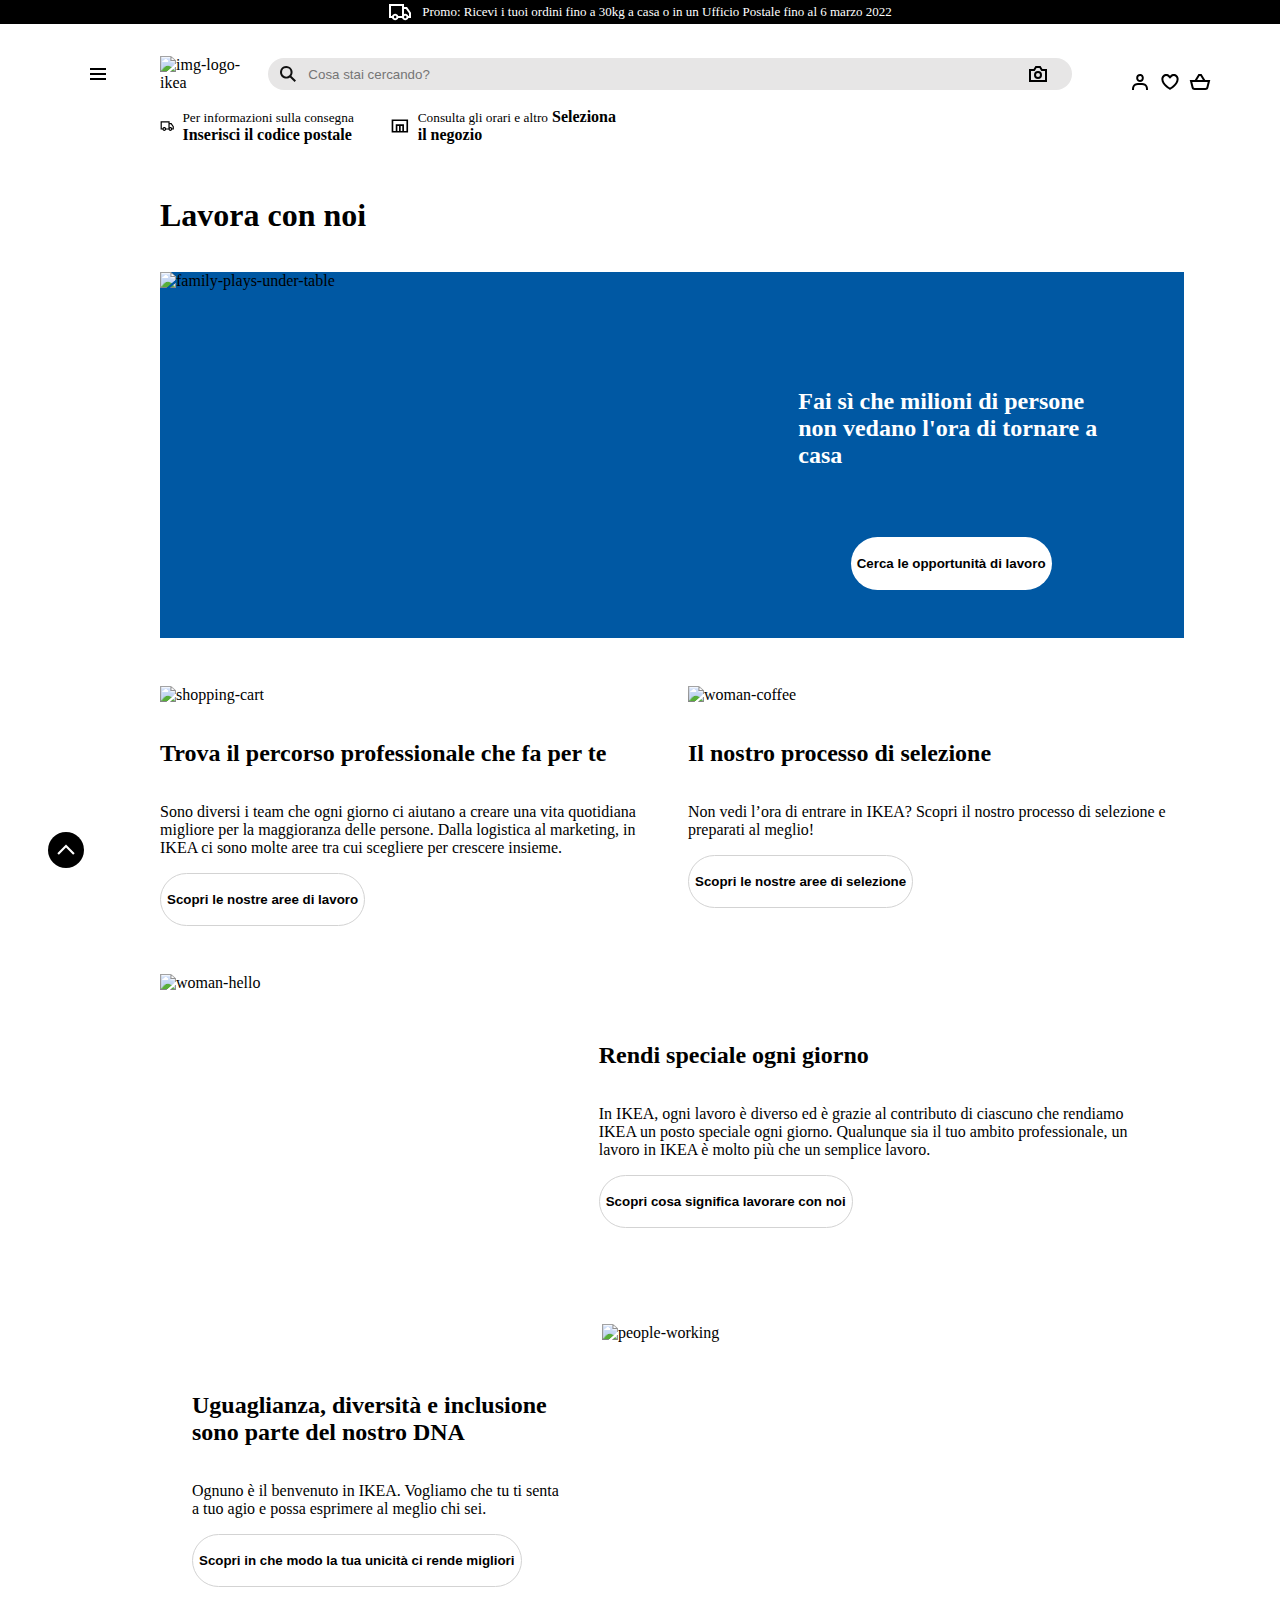
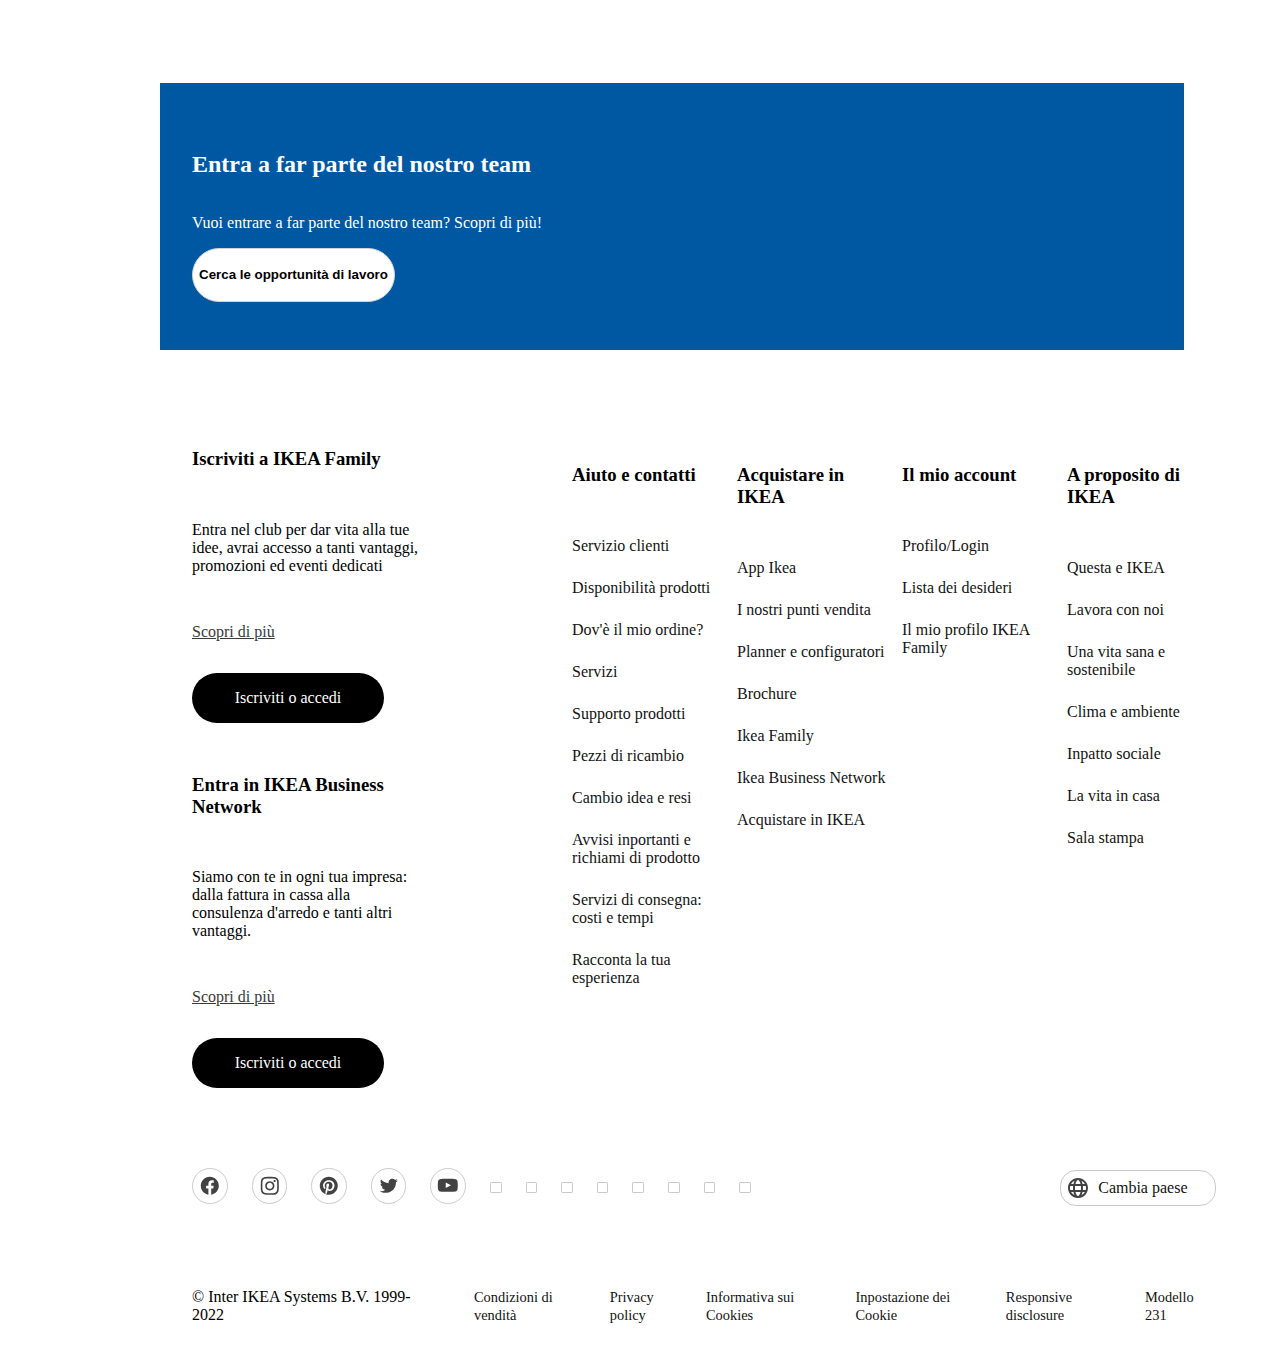
==== commit edf42291: "added page work with us" ====
--- a/index.html
+++ b/index.html
@@ -1,143 +1,150 @@
 <!DOCTYPE html>
 <html lang="en">
-  <head>
-    <meta charset="UTF-8" />
-    <meta http-equiv="X-UA-Compatible" content="IE=edge" />
-    <meta name="viewport" content="width=device-width, initial-scale=1.0" />
-    <title>Header-footer</title>
-
-    <link rel="stylesheet" href="style.css" />
-  </head>
-  <body>
-    <a href="#">
-      <div id="button-arrow-up">
-        <svg
-          focusable="false"
-          class="go-to-up"
-          width="26"
-          height="26"
-          viewBox="0 0 24 24"
-          fill="black"
-          xmlns="http://www.w3.org/2000/svg"
-        >
-          <path
-            fill-rule="evenodd"
-            clip-rule="evenodd"
-            d="m12.0001 6.9394 8.0007 8.0013-1.4142 1.4141L12 9.7678l-6.5869 6.586-1.414-1.4143 8.001-8z"
-          ></path>
-        </svg>
-      </div>
-    </a>
-
+
+<head>
+    <meta charset="UTF-8">
+    <meta http-equiv="X-UA-Compatible" content="IE=edge">
+    <meta name="viewport" content="width=device-width, initial-scale=1.0">
+    <title>Lavora con noi - Ikea</title>
+    <link rel="stylesheet" href="styles/style.css">
+</head>
+
+<body>
     <header>
-      <div id="promo">
-        <svg
-          width="24"
-          height="24"
-          viewBox="0 0 24 24"
-          fill="white"
-          xmlns="http://www.w3.org/2000/svg"
-        >
-          <path
-            fill-rule="evenodd"
-            clip-rule="evenodd"
-            d="M1 4h15v3h3.0246l3.9793 5.6848V18h-2.6567c-.4218 1.3056-1.6473 2.25-3.0933 2.25-1.446 0-2.6715-.9444-3.0932-2.25h-3.9044c-.4217 1.3056-1.6472 2.25-3.0932 2.25S4.4916 19.3056 4.0698 18H1V4zm3.0698 12c.4218-1.3056 1.6473-2.25 3.0933-2.25 1.446 0 2.6715.9444 3.0932 2.25H14V6H3v10h1.0698zM16 14.0007a3.24 3.24 0 0 1 1.2539-.2507c1.446 0 2.6715.9444 3.0933 2.25h.6567v-2.6848L17.9833 9H16v5.0007zM7.163 15.75c-.6903 0-1.25.5596-1.25 1.25s.5597 1.25 1.25 1.25c.6904 0 1.25-.5596 1.25-1.25s-.5596-1.25-1.25-1.25zm10.0909 0c-.6904 0-1.25.5596-1.25 1.25s.5596 1.25 1.25 1.25 1.25-.5596 1.25-1.25-.5596-1.25-1.25-1.25z"
-          ></path>
-        </svg>
-
         <a href="#">
-          Promo: Ricevi i tuoi ordini fino a 30kg a casa o in un Ufficio Postale
-          fino al 6 marzo 2022</a
-        >
-      </div>
-
-      <nav>
-        <div class="header-container">
-          <div class="header">
-            <svg
-              class="header-hamburger"
-              focusable="false"
-              width="24"
-              height="24"
-              viewBox="0 0 24 24"
-              fill="black"
-              xmlns="http://www.w3.org/2000/svg"
-            >
+            <div class="button-arrow-up">
+                <svg focusable="false" class="go-to-up" width="26" height="26" viewBox="0 0 24 24" fill="white" xmlns="http://www.w3.org/2000/svg">
               <path
                 fill-rule="evenodd"
                 clip-rule="evenodd"
-                d="M20 8H4V6h16v2zm0 5H4v-2h16v2zm0 5H4v-2h16v2z"
+                d="m12.0001 6.9394 8.0007 8.0013-1.4142 1.4141L12 9.7678l-6.5869 6.586-1.414-1.4143 8.001-8z"
               ></path>
             </svg>
-            <div id="logo-container">
-              <div class="header-logo">
-                <img
-                  src="https://www.ikea.com/it/it/static/ikea-logo.f7d9229f806b59ec64cb.svg"
-                  alt="img-logo-ikea"
-                  type="image/svg"
-                />
+            </div>
+        </a>
+        <div id="promo">
+            <svg width="24" height="24" viewBox="0 0 24 24" fill="white" xmlns="http://www.w3.org/2000/svg">
+            <path
+              fill-rule="evenodd"
+              clip-rule="evenodd"
+              d="M1 4h15v3h3.0246l3.9793 5.6848V18h-2.6567c-.4218 1.3056-1.6473 2.25-3.0933 2.25-1.446 0-2.6715-.9444-3.0932-2.25h-3.9044c-.4217 1.3056-1.6472 2.25-3.0932 2.25S4.4916 19.3056 4.0698 18H1V4zm3.0698 12c.4218-1.3056 1.6473-2.25 3.0933-2.25 1.446 0 2.6715.9444 3.0932 2.25H14V6H3v10h1.0698zM16 14.0007a3.24 3.24 0 0 1 1.2539-.2507c1.446 0 2.6715.9444 3.0933 2.25h.6567v-2.6848L17.9833 9H16v5.0007zM7.163 15.75c-.6903 0-1.25.5596-1.25 1.25s.5597 1.25 1.25 1.25c.6904 0 1.25-.5596 1.25-1.25s-.5596-1.25-1.25-1.25zm10.0909 0c-.6904 0-1.25.5596-1.25 1.25s.5596 1.25 1.25 1.25 1.25-.5596 1.25-1.25-.5596-1.25-1.25-1.25z"
+            ></path>
+          </svg>
+
+            <a href="#">
+            Promo: Ricevi i tuoi ordini fino a 30kg a casa o in un Ufficio Postale
+            fino al 6 marzo 2022</a
+          >
+        </div>
+  
+        <nav>
+          <div class="header-container">
+            <div class="header">
+              <div class="header-hamburger">
+                <svg
+                  focusable="false"
+                  width="24"
+                  height="24"
+                  viewBox="0 0 24 24"
+                  fill="black"
+                  xmlns="http://www.w3.org/2000/svg"
+                >
+                  <path
+                    fill-rule="evenodd"
+                    clip-rule="evenodd"
+                    d="M20 8H4V6h16v2zm0 5H4v-2h16v2zm0 5H4v-2h16v2z"
+                  ></path>
+                </svg>
               </div>
-              <div class="header-search-bar">
-                <form action="">
-                  <input type="text" placeholder="Cosa stai cercando?" />
-                </form>
-              </div>
-            </div>
-
-            <div class="header-link">
-              <ul>
-                <li>
-                  <div class="btn-link">
+              <div id="logo-container">
+                <div class="header-logo">
+                  <img
+                    src="https://www.ikea.com/it/it/static/ikea-logo.f7d9229f806b59ec64cb.svg"
+                    alt="img-logo-ikea"
+                    type="image/svg"
+                  />
+                </div>
+                <div class="header-search-bar">
+                  <form action="">
                     <svg
-                      focusable="false"
                       width="24"
                       height="24"
-                      viewBox="0 0 24 24"
-                      fill="black"
-                      xmlns="http://www.w3.org/2000/svg"
+                      aria-hidden="true"
+                      id="svg-icon-search"
                     >
                       <path
                         fill-rule="evenodd"
                         clip-rule="evenodd"
-                        d="M1 4h15v3h3.0246l3.9793 5.6848V18h-2.6567c-.4218 1.3056-1.6473 2.25-3.0933 2.25-1.446 0-2.6715-.9444-3.0932-2.25h-3.9044c-.4217 1.3056-1.6472 2.25-3.0932 2.25S4.4916 19.3056 4.0698 18H1V4zm3.0698 12c.4218-1.3056 1.6473-2.25 3.0933-2.25 1.446 0 2.6715.9444 3.0932 2.25H14V6H3v10h1.0698zM16 14.0007a3.24 3.24 0 0 1 1.2539-.2507c1.446 0 2.6715.9444 3.0933 2.25h.6567v-2.6848L17.9833 9H16v5.0007zM7.163 15.75c-.6903 0-1.25.5596-1.25 1.25s.5597 1.25 1.25 1.25c.6904 0 1.25-.5596 1.25-1.25s-.5596-1.25-1.25-1.25zm10.0909 0c-.6904 0-1.25.5596-1.25 1.25s.5596 1.25 1.25 1.25 1.25-.5596 1.25-1.25-.5596-1.25-1.25-1.25z"
+                        d="M13.98 15.395a6.294 6.294 0 111.414-1.414l4.602 4.601-1.414 1.414-4.602-4.601zm.607-5.101a4.294 4.294 0 11-8.587 0 4.294 4.294 0 018.587 0z"
+                        fill="#111"
                       ></path>
                     </svg>
-                    <div class="text-information">
-                      <small>Per informazioni sulla consegna</small>
-                      <strong>Inserisci il codice postale</strong>
-                    </div>
-                  </div>
-                </li>
-                <li>
-                  <div class="btn-link">
-                    <svg
-                      focusable="false"
-                      width="26"
-                      height="26"
-                      viewBox="0 0 24 24"
-                      fill="black"
-                      xmlns="http://www.w3.org/2000/svg"
-                    >
+                    <input type="text" placeholder="Cosa stai cercando?" />
+                    <svg id="svg-icon-input" width="24" height="24">
                       <path
                         fill-rule="evenodd"
                         clip-rule="evenodd"
-                        d="M22 20V4H2v16h20zM20 6H4v12h3v-8h10v8h3V6zm-9 6H9v6h2v-6zm2 6h2v-6h-2v6z"
+                        d="M16.002 13a4 4 0 11-8 0 4 4 0 018 0zm-2 0a2 2 0 11-4 0 2 2 0 014 0z"
+                        fill="currentColor"
+                      ></path>
+                      <path
+                        fill-rule="evenodd"
+                        clip-rule="evenodd"
+                        d="M9.443 4L7.586 7H3v13h18V7h-4.586l-1.857-3H9.443zm1.114 2h2.886L15.3 9H19v9H5V9h3.7l1.857-3z"
+                        fill="currentColor"
                       ></path>
                     </svg>
-                    <div class="text-information">
-                      <small>Consulta gli orari e altro</small>
-                      <strong>Seleziona il negozio</strong>
-                    </div>
-                  </div>
-                </li>
-                <li class="header-profile-link">
-                  <a
-                    href="https://www.ikea.com/it/it/profile/login/"
-                    aria-label="Il mio profilo"
-                    rel="nofollow"
-                    data-tracking-label="profile"
-                    data-profile-link=""
-                  >
+                  </form>
+                </div>
+              </div>
+  
+              <div class="header-link">
+                <ul>
+                  <li>
+                    <div class="btn-link">
+                      <svg
+                        focusable="false"
+                        width="24"
+                        height="24"
+                        viewBox="0 0 24 24"
+                        fill="black"
+                        xmlns="http://www.w3.org/2000/svg"
+                      >
+                        <path
+                          fill-rule="evenodd"
+                          clip-rule="evenodd"
+                          d="M1 4h15v3h3.0246l3.9793 5.6848V18h-2.6567c-.4218 1.3056-1.6473 2.25-3.0933 2.25-1.446 0-2.6715-.9444-3.0932-2.25h-3.9044c-.4217 1.3056-1.6472 2.25-3.0932 2.25S4.4916 19.3056 4.0698 18H1V4zm3.0698 12c.4218-1.3056 1.6473-2.25 3.0933-2.25 1.446 0 2.6715.9444 3.0932 2.25H14V6H3v10h1.0698zM16 14.0007a3.24 3.24 0 0 1 1.2539-.2507c1.446 0 2.6715.9444 3.0933 2.25h.6567v-2.6848L17.9833 9H16v5.0007zM7.163 15.75c-.6903 0-1.25.5596-1.25 1.25s.5597 1.25 1.25 1.25c.6904 0 1.25-.5596 1.25-1.25s-.5596-1.25-1.25-1.25zm10.0909 0c-.6904 0-1.25.5596-1.25 1.25s.5596 1.25 1.25 1.25 1.25-.5596 1.25-1.25-.5596-1.25-1.25-1.25z"
+                        ></path>
+                      </svg>
+                      <div class="text-information">
+                        <small>Per informazioni sulla consegna</small>
+                        <strong>Inserisci il codice postale</strong>
+                      </div>
+                    </div>
+                  </li>
+                  <li>
+                    <div class="btn-link shopJs">
+                      <svg
+                        focusable="false"
+                        width="26"
+                        height="26"
+                        viewBox="0 0 24 24"
+                        fill="black"
+                        xmlns="http://www.w3.org/2000/svg"
+                      >
+                        <path
+                          fill-rule="evenodd"
+                          clip-rule="evenodd"
+                          d="M22 20V4H2v16h20zM20 6H4v12h3v-8h10v8h3V6zm-9 6H9v6h2v-6zm2 6h2v-6h-2v6z"
+                        ></path>
+                      </svg>
+                      <div class="text-information">
+                        <small>Consulta gli orari e altro</small>
+                        <strong>Seleziona il negozio</strong>
+                      </div>
+                    </div>
+                  </li>
+                  <li class="header-profile-link">
                     <span>
                       <svg
                         focusable="false"
@@ -154,361 +161,392 @@
                         ></path>
                       </svg>
                     </span>
-                  </a>
-                </li>
-                <li class="header-wish-list">
-                  <a
-                    href="https://www.ikea.com/it/it/favourites/"
-                    aria-label="Lista dei desideri"
-                    rel="nofollow"
-                    data-tracking-label="shopping-list"
-                  >
-                    <span>
-                      <svg
-                        focusable="false"
-                        width="24"
-                        height="24"
-                        viewBox="0 0 24 24"
-                        fill="black"
-                        xmlns="http://www.w3.org/2000/svg"
-                      >
-                        <path
-                          fill-rule="evenodd"
-                          clip-rule="evenodd"
-                          d="M12.336 5.52055C14.2336 3.62376 17.3096 3.62401 19.2069 5.52129C20.2067 6.52115 20.6796 7.85005 20.6259 9.15761C20.6151 12.2138 18.4184 14.8654 16.4892 16.6366C15.4926 17.5517 14.5004 18.2923 13.7593 18.8036C13.3879 19.0598 13.0771 19.2601 12.8574 19.3973C12.7475 19.466 12.6601 19.519 12.5992 19.5555C12.5687 19.5737 12.5448 19.5879 12.5279 19.5978L12.5079 19.6094L12.502 19.6129L12.5001 19.614C12.5001 19.614 12.4989 19.6147 11.9999 18.748C11.501 19.6147 11.5005 19.6144 11.5005 19.6144L11.4979 19.6129L11.4919 19.6094L11.472 19.5978C11.4551 19.5879 11.4312 19.5737 11.4007 19.5555C11.3397 19.519 11.2524 19.466 11.1425 19.3973C10.9227 19.2601 10.612 19.0598 10.2405 18.8036C9.49947 18.2923 8.50726 17.5517 7.51063 16.6366C5.58146 14.8654 3.38477 12.2139 3.37399 9.15765C3.32024 7.85008 3.79314 6.52117 4.79301 5.52129C6.69054 3.62376 9.76704 3.62376 11.6646 5.52129L11.9993 5.856L12.3353 5.52129L12.336 5.52055ZM11.9999 18.748L11.5005 19.6144L11.9999 19.9019L12.4989 19.6147L11.9999 18.748ZM11.9999 17.573C12.1727 17.462 12.384 17.3226 12.6236 17.1573C13.3125 16.6821 14.2267 15.9988 15.1366 15.1634C17.0157 13.4381 18.6259 11.2919 18.6259 9.13506V9.11213L18.627 9.08922C18.6626 8.31221 18.3844 7.52727 17.7926 6.9355C16.6762 5.81903 14.866 5.81902 13.7495 6.9355L13.7481 6.93689L11.9965 8.68166L10.2504 6.9355C9.13387 5.81903 7.3237 5.81903 6.20722 6.9355C5.61546 7.52727 5.33724 8.31221 5.3729 9.08922L5.37395 9.11213V9.13507C5.37395 11.2919 6.98418 13.4381 8.86325 15.1634C9.77312 15.9988 10.6874 16.6821 11.3762 17.1573C11.6159 17.3226 11.8271 17.462 11.9999 17.573Z"
-                        ></path>
-                      </svg>
-                    </span>
-                  </a>
-                </li>
-                <li class="header-cart">
-                  <a
-                    href="https://www.ikea.com/it/it/shoppingcart/"
-                    aria-label="Carrello"
-                    rel="nofollow"
-                    data-tracking-label="shopping-bag"
-                  >
-                    <span>
-                      <svg
-                        focusable="false"
-                        width="24"
-                        height="24"
-                        viewBox="0 0 24 24"
-                        fill="black"
-                        xmlns="http://www.w3.org/2000/svg"
-                      >
-                        <path
-                          fill-rule="evenodd"
-                          clip-rule="evenodd"
-                          d="M10.9994 4h-.5621l-.2922.4802-3.357 5.517h-5.069l.3107 1.2425 1.6212 6.4851c.334 1.3355 1.5339 2.2724 2.9105 2.2724h10.8769c1.3766 0 2.5765-.9369 2.9104-2.2724l1.6213-6.4851.3106-1.2425h-5.0695l-3.3574-5.517L13.5618 4h-2.5624zm3.8707 5.9972L12.4376 6h-.8761L9.1292 9.9972h5.7409zm-9.2787 7.2425-1.3106-5.2425h15.4384l-1.3106 5.2425a1 1 0 0 1-.9701.7575H6.5615a1 1 0 0 1-.97-.7575z"
-                        ></path>
-                      </svg>
-                    </span>
-                  </a>
-                </li>
-              </ul>
-            </div>
-          </div>
-        </div>
-      </nav>
-    </header>
-
-    <footer>
-      <div class="footer-container">
-        <div class="footer">
-          <div class="footer-main">
-            <div class="footer-links">
-              <div class="footer-links-left">
-                <div class="footer-links-left-item">
-                  <h3>Iscriviti a IKEA Family</h3>
-                  <p>
-                    Entra nel club per dar vita alla tue idee, avrai accesso a
-                    tanti vantaggi, promozioni ed eventi dedicati
-                  </p>
-                  <p>
-                    <a href="https://www.ikea.com/it/it/ikea-family/"
-                      >Scopri di più</a
+                  </li>
+                  <li class="header-wish-list">
+                    <a
+                      href="https://www.ikea.com/it/it/favourites/"
+                      aria-label="Lista dei desideri"
+                      rel="nofollow"
+                      data-tracking-label="shopping-list"
                     >
-                  </p>
-                  <a
-                    class="button"
-                    href="https://www.ikea.com/it/it/profile/login/"
-                    class="hnf-btn"
-                    >Iscriviti o accedi</a
-                  >
-                </div>
-                <div class="footer-links-left-item">
-                  <h3>Entra in IKEA Business Network</h3>
-                  <p>
-                    Siamo con te in ogni tua impresa: dalla fattura in cassa
-                    alla consulenza d'arredo e tanti altri vantaggi.
-                  </p>
-                  <p>
-                    <a href="https://www.ikea.com/it/it/ikea-business/benefits/"
-                      >Scopri di più</a
-                    >
-                  </p>
-                  <a
-                    class="button"
-                    href="https://biz.ikea.com/it/it/profile/"
-                    class="hnf-btn"
-                    >Iscriviti o accedi</a
-                  >
-                </div>
-              </div>
-              <div class="footer-link-right">
-                <ul class="main-ul">
-                  <li class="main-li">
-                    <h3>Aiuto e contatti</h3>
-                    <ul>
-                      <li><a href="#">Servizio clienti</a></li>
-                      <li><a href="#">Disponibilità prodotti</a></li>
-                      <li><a href="#">Dov'è il mio ordine?</a></li>
-                      <li><a href="#">Servizi</a></li>
-                      <li><a href="#">Supporto prodotti</a></li>
-                      <li><a href="#">Pezzi di ricambio</a></li>
-                      <li><a href="#">Cambio idea e resi</a></li>
-                      <li>
-                        <a href="#">Avvisi inportanti e richiami di prodotto</a>
-                      </li>
-                      <li>
-                        <a href="#">Servizi di consegna: costi e tempi</a>
-                      </li>
-                      <li><a href="#">Racconta la tua esperienza</a></li>
-                    </ul>
-                  </li>
-                  <li class="main-li">
-                    <h3>Acquistare in IKEA</h3>
-                    <ul>
-                      <li><a href="#">App Ikea</a></li>
-                      <li><a href="#">I nostri punti vendita</a></li>
-                      <li><a href="#">Planner e configuratori</a></li>
-                      <li><a href="#">Brochure</a></li>
-                      <li><a href="#">Ikea Family</a></li>
-                      <li><a href="#">Ikea Business Network</a></li>
-                      <li><a href="#">Acquistare in IKEA</a></li>
-                    </ul>
-                  </li>
-                  <li class="main-li">
-                    <h3>Il mio account</h3>
-                    <ul>
-                      <li><a href="#">Profilo/Login</a></li>
-                      <li><a href="#">Lista dei desideri</a></li>
-                      <li><a href="#">Il mio profilo IKEA Family</a></li>
-                    </ul>
-                  </li>
-                  <li class="main-li">
-                    <h3>A proposito di IKEA</h3>
-                    <ul>
-                      <li><a href="#">Questa e IKEA</a></li>
-                      <li><a href="#">Lavora con noi</a></li>
-                      <li><a href="#">Una vita sana e sostenibile</a></li>
-                      <li><a href="#">Clima e ambiente</a></li>
-                      <li><a href="#">Inpatto sociale</a></li>
-                      <li><a href="#">La vita in casa</a></li>
-                      <li><a href="#">Sala stampa</a></li>
-                    </ul>
-                  </li>
-                </ul>
-              </div>
-            </div>
-            <div class="footer-utilities">
-              <div class="icon-bar">
-                <div class="icon-bar-social">
-                  <ul>
-                    <li>
-                      <a href="#">
+                      <span>
                         <svg
                           focusable="false"
                           width="24"
                           height="24"
                           viewBox="0 0 24 24"
-                          fill="rgba(19, 19, 19, 0.8)"
+                          fill="black"
                           xmlns="http://www.w3.org/2000/svg"
                         >
                           <path
                             fill-rule="evenodd"
                             clip-rule="evenodd"
-                            d="M21 12c0-4.9706-4.0294-9-9-9s-9 4.0294-9 9c0 4.4922 3.2912 8.2155 7.5938 8.8907v-6.2891H8.3086V12h2.2852v-1.9828c0-2.2556 1.3436-3.5016 3.3994-3.5016.9847 0 2.0146.1758 2.0146.1758v2.2149h-1.1349c-1.118 0-1.4667.6937-1.4667 1.4054V12h2.4961l-.399 2.6016h-2.0971v6.2891C17.7088 20.2155 21 16.4922 21 12z"
+                            d="M12.336 5.52055C14.2336 3.62376 17.3096 3.62401 19.2069 5.52129C20.2067 6.52115 20.6796 7.85005 20.6259 9.15761C20.6151 12.2138 18.4184 14.8654 16.4892 16.6366C15.4926 17.5517 14.5004 18.2923 13.7593 18.8036C13.3879 19.0598 13.0771 19.2601 12.8574 19.3973C12.7475 19.466 12.6601 19.519 12.5992 19.5555C12.5687 19.5737 12.5448 19.5879 12.5279 19.5978L12.5079 19.6094L12.502 19.6129L12.5001 19.614C12.5001 19.614 12.4989 19.6147 11.9999 18.748C11.501 19.6147 11.5005 19.6144 11.5005 19.6144L11.4979 19.6129L11.4919 19.6094L11.472 19.5978C11.4551 19.5879 11.4312 19.5737 11.4007 19.5555C11.3397 19.519 11.2524 19.466 11.1425 19.3973C10.9227 19.2601 10.612 19.0598 10.2405 18.8036C9.49947 18.2923 8.50726 17.5517 7.51063 16.6366C5.58146 14.8654 3.38477 12.2139 3.37399 9.15765C3.32024 7.85008 3.79314 6.52117 4.79301 5.52129C6.69054 3.62376 9.76704 3.62376 11.6646 5.52129L11.9993 5.856L12.3353 5.52129L12.336 5.52055ZM11.9999 18.748L11.5005 19.6144L11.9999 19.9019L12.4989 19.6147L11.9999 18.748ZM11.9999 17.573C12.1727 17.462 12.384 17.3226 12.6236 17.1573C13.3125 16.6821 14.2267 15.9988 15.1366 15.1634C17.0157 13.4381 18.6259 11.2919 18.6259 9.13506V9.11213L18.627 9.08922C18.6626 8.31221 18.3844 7.52727 17.7926 6.9355C16.6762 5.81903 14.866 5.81902 13.7495 6.9355L13.7481 6.93689L11.9965 8.68166L10.2504 6.9355C9.13387 5.81903 7.3237 5.81903 6.20722 6.9355C5.61546 7.52727 5.33724 8.31221 5.3729 9.08922L5.37395 9.11213V9.13507C5.37395 11.2919 6.98418 13.4381 8.86325 15.1634C9.77312 15.9988 10.6874 16.6821 11.3762 17.1573C11.6159 17.3226 11.8271 17.462 11.9999 17.573Z"
                           ></path>
                         </svg>
-                      </a>
-                    </li>
-                    <li>
-                      <a href="#">
+                      </span>
+                    </a>
+            </li>
+            <li class="header-cart">
+                <a href="https://www.ikea.com/it/it/shoppingcart/" aria-label="Carrello" rel="nofollow" data-tracking-label="shopping-bag">
+                    <span>
                         <svg
                           focusable="false"
                           width="24"
                           height="24"
                           viewBox="0 0 24 24"
-                          fill="rgba(19, 19, 19, 0.8)"
+                          fill="black"
                           xmlns="http://www.w3.org/2000/svg"
                         >
                           <path
-                            d="M12 7.3795c.8036 0 1.567.241 2.2902.6428.7232.4018 1.2857.9643 1.6875 1.6875.4018.7232.6428 1.4866.6428 2.2902 0 .8438-.241 1.6071-.6428 2.3304-.4018.7232-.9643 1.2857-1.6875 1.6875-.7232.4017-1.4866.6026-2.2902.6026-.8438 0-1.6071-.2009-2.3304-.6026-.7232-.4018-1.2857-.9643-1.6875-1.6875-.4017-.7233-.6026-1.4866-.6026-2.3304 0-.8036.2009-1.567.6026-2.2902.4018-.7232.9643-1.2857 1.6875-1.6875.7233-.4018 1.4866-.6428 2.3304-.6428zm0 7.6339c.8036 0 1.5268-.2813 2.1295-.8839.5625-.5625.8839-1.2857.8839-2.1295 0-.8036-.3214-1.5268-.8839-2.1295-.6027-.5625-1.3259-.8839-2.1295-.8839-.8438 0-1.567.3214-2.1295.884-.6026.6026-.8839 1.3258-.8839 2.1294 0 .8438.2813 1.567.884 2.1295.5624.6026 1.2856.8839 2.1294.8839zm5.9062-7.8348c0-.2813-.1205-.5224-.3214-.7634-.241-.201-.4821-.3214-.7634-.3214-.3214 0-.5625.1205-.7634.3214-.241.241-.3214.4821-.3214.7634 0 .3214.0804.5625.3214.7634.2009.241.442.3214.7634.3214.2813 0 .5224-.0804.7232-.3214.2009-.201.3215-.442.3616-.7634zm3.0536 1.0848c0 .7634.0402 2.0089.0402 3.7366 0 1.7679-.0402 3.0134-.0804 3.7768-.0401.7634-.1607 1.4062-.3214 1.9687-.2411.6831-.6428 1.2857-1.125 1.7679-.4821.4821-1.0848.8437-1.7277 1.0848-.5625.2009-1.2455.3214-2.0089.3616C14.9732 21 13.7277 21 12 21c-1.7679 0-3.0134 0-3.7768-.0402-.7634-.0402-1.4062-.1607-1.9687-.4018-.683-.2009-1.2858-.5625-1.7679-1.0446-.4821-.4822-.8437-1.0848-1.0848-1.7679-.201-.5625-.3214-1.2053-.3616-1.9687C3 15.0134 3 13.7679 3 12c0-1.7277 0-2.9732.0402-3.7366.0402-.7634.1607-1.4464.3616-2.009.241-.6428.6027-1.2455 1.0848-1.7276.4821-.4822 1.0848-.884 1.7679-1.125.5625-.1607 1.2053-.2813 1.9687-.3214C8.9866 3.0402 10.2321 3 12 3c1.7277 0 2.9732.0402 3.7366.0804.7634.0401 1.4464.1607 2.0089.3214.6429.241 1.2456.6428 1.7277 1.125.4822.4821.8839 1.0848 1.125 1.7277.1607.5625.2813 1.2455.3616 2.0089zm-1.9286 9.0402c.1608-.442.2411-1.1652.3215-2.1697 0-.5625.0402-1.4062.0402-2.491v-1.2858c0-1.0848-.0402-1.9285-.0402-2.491-.0804-1.0045-.1607-1.7277-.3215-2.1697-.3214-.8035-.9241-1.4062-1.7276-1.7276-.442-.1608-1.1652-.2411-2.1697-.3215-.6027 0-1.4464-.0402-2.491-.0402h-1.2858c-1.0848 0-1.9285.0402-2.491.0402-1.0045.0804-1.7277.1607-2.1697.3214-.8437.3215-1.4062.9242-1.7276 1.7277-.1608.442-.2813 1.1652-.3215 2.1697-.0402.6027-.0402 1.4464-.0402 2.491v1.2858c0 1.0848 0 1.9285.0402 2.491.0402 1.0045.1607 1.7277.3214 2.1697.3215.8437.9242 1.4062 1.7277 1.7276.442.1608 1.1652.2813 2.1697.3215.5625.0402 1.4062.0402 2.491.0402h1.2858c1.0848 0 1.9285 0 2.491-.0402 1.0045-.0402 1.7277-.1607 2.1697-.3215.8035-.3214 1.4062-.9241 1.7276-1.7276z"
+                            fill-rule="evenodd"
+                            clip-rule="evenodd"
+                            d="M10.9994 4h-.5621l-.2922.4802-3.357 5.517h-5.069l.3107 1.2425 1.6212 6.4851c.334 1.3355 1.5339 2.2724 2.9105 2.2724h10.8769c1.3766 0 2.5765-.9369 2.9104-2.2724l1.6213-6.4851.3106-1.2425h-5.0695l-3.3574-5.517L13.5618 4h-2.5624zm3.8707 5.9972L12.4376 6h-.8761L9.1292 9.9972h5.7409zm-9.2787 7.2425-1.3106-5.2425h15.4384l-1.3106 5.2425a1 1 0 0 1-.9701.7575H6.5615a1 1 0 0 1-.97-.7575z"
                           ></path>
                         </svg>
-                      </a>
-                    </li>
-                    <li>
-                      <a href="#">
-                        <svg
-                          focusable="false"
-                          width="24"
-                          height="24"
-                          viewBox="0 0 24 24"
-                          fill="rgba(19, 19, 19, 0.8)"
-                          xmlns="http://www.w3.org/2000/svg"
-                        >
-                          <path
-                            d="M12 3c-4.9704 0-9 4.0263-9 8.9926 0 3.8117 2.3704 7.0683 5.7185 8.3783-.0815-.7105-.1481-1.8059.0297-2.5831.163-.7031 1.0518-4.4704 1.0518-4.4704s-.2667-.5403-.2667-1.3322c0-1.2508.726-2.1834 1.6297-2.1834.7703 0 1.1407.5773 1.1407 1.2656 0 .7698-.4889 1.9244-.7481 2.9976-.2149.8955.4518 1.6283 1.3333 1.6283 1.6 0 2.8296-1.6875 2.8296-4.1152 0-2.1538-1.5481-3.6562-3.7629-3.6562-2.563 0-4.0667 1.917-4.0667 3.9005 0 .7697.2963 1.5987.6667 2.0501.074.0888.0814.1703.0592.2591-.0667.2812-.2222.8955-.2518 1.0214-.037.1628-.1334.1998-.3037.1184-1.126-.5255-1.8297-2.1612-1.8297-3.486 0-2.8347 2.0593-5.44 5.9482-5.44 3.1185 0 5.5481 2.2204 5.5481 5.1957 0 3.1012-1.9555 5.5954-4.6666 5.5954-.9112 0-1.7704-.4737-2.0593-1.0362l-.563 2.139c-.2.7845-.7481 1.7615-1.1185 2.361A9.0452 9.0452 0 0 0 11.9852 21c4.9704 0 9-4.0263 9-8.9926C21 7.0264 16.9704 3 12 3z"
-                          ></path>
-                        </svg>
-                      </a>
-                    </li>
-                    <li>
-                      <a href="#">
-                        <svg
-                          focusable="false"
-                          width="24"
-                          height="24"
-                          viewBox="0 0 24 24"
-                          fill="rgba(19, 19, 19, 0.8)"
-                          xmlns="http://www.w3.org/2000/svg"
-                        >
-                          <path
-                            d="M19.1367 8.5c.7031-.5048 1.336-1.1106 1.8633-1.851-.7031.303-1.4062.5049-2.1094.5721.7735-.4711 1.336-1.1105 1.6172-1.9519-.7383.4039-1.5117.7068-2.3555.8414-.3515-.3366-.7734-.6058-1.2304-.8077C16.4648 5.1009 15.9727 5 15.4453 5c-.668 0-1.2656.1683-1.8281.4711-.5625.3366-1.0195.774-1.336 1.3125-.3515.5385-.4921 1.1443-.4921 1.75 0 .2693 0 .5385.0703.8078-1.5117-.0674-2.918-.4039-4.254-1.077C6.2696 7.625 5.1798 6.75 4.2657 5.6394c-.3515.5721-.5273 1.178-.5273 1.7837 0 .6058.1406 1.1779.457 1.6827.2813.5384.7031.9423 1.1953 1.2788-.5976 0-1.1601-.1683-1.6523-.4711v.0673c0 .8413.2812 1.5817.8437 2.2211.5625.6731 1.2657 1.0769 2.1094 1.2452-.3516.0673-.668.101-.9844.101-.211 0-.457 0-.668-.0337.211.7068.6329 1.2789 1.2657 1.75.6328.4712 1.336.6731 2.1797.6731-1.3711 1.0096-2.918 1.5144-4.6055 1.5144-.3516 0-.6328 0-.8789-.0336C4.6875 18.4952 6.586 19 8.6602 19c2.1445 0 4.0429-.5048 5.7304-1.5817 1.5117-.9423 2.7071-2.1875 3.5508-3.8029.8086-1.4808 1.2305-3.0625 1.2305-4.6779 0-.202-.0352-.3365-.0352-.4375z"
-                          ></path>
-                        </svg>
-                      </a>
-                    </li>
-                    <li>
-                      <a href="#">
-                        <svg
-                          focusable="false"
-                          width="24"
-                          height="24"
-                          viewBox="0 0 24 24"
-                          fill="rgba(19, 19, 19, 0.8)"
-                          xmlns="http://www.w3.org/2000/svg"
-                        >
-                          <path
-                            d="M21.5971 7.0313c.1465.6093.293 1.5572.3663 2.776L22 11.5l-.0366 1.6927c-.0733 1.2865-.2198 2.2005-.3663 2.8099-.1465.4063-.3663.7448-.6594 1.0156-.3296.3047-.6959.5078-1.1355.6094-.6593.1693-2.1245.2708-4.4689.3385L12 18l-3.3333-.0339c-2.3444-.0677-3.8462-.1692-4.4689-.3385-.4396-.1016-.8425-.3047-1.1355-.6094-.3297-.2708-.5495-.6093-.6594-1.0156-.1831-.6094-.293-1.5234-.3663-2.8099L2 11.5c0-.474 0-1.0495.0366-1.6927.0733-1.2188.1832-2.1667.3663-2.776.11-.4063.3297-.7448.6594-1.0495.293-.2709.696-.474 1.1355-.6094.6227-.1354 2.1245-.2708 4.4689-.3385L12 5l3.3333.0339c2.3444.0677 3.8096.203 4.4689.3385.4396.1354.8059.3385 1.1355.6094.2931.3047.5129.6432.6594 1.0495zM9.9487 14.276l5.2381-2.776-5.238-2.7422v5.5182z"
-                          ></path>
-                        </svg>
-                      </a>
-                    </li>
-                  </ul>
-                </div>
-                <div class="icon-bar-payment">
-                  <ul>
-                    <li>
-                      <span>
-                        <img
-                          src="https://www.ikea.com/global/assets/logos/external-payment-providers/master-card.svg"
-                          alt=""
-                        />
                       </span>
-                    </li>
-                    <li>
-                      <span>
-                        <img
-                          src="https://www.ikea.com/global/assets/logos/external-payment-providers/visa.svg"
-                          alt=""
-                        />
-                      </span>
-                    </li>
-                    <li>
-                      <span>
-                        <img
-                          src="https://www.ikea.com/global/assets/logos/external-payment-providers/american-express.svg"
-                          alt=""
-                        />
-                      </span>
-                    </li>
-                    <li>
-                      <span>
-                        <img
-                          src="https://www.ikea.com/global/assets/logos/external-payment-providers/paypal.svg"
-                          alt=""
-                        />
-                      </span>
-                    </li>
-                    <li>
-                      <span>
-                        <img
-                          src="https://www.ikea.com/global/assets/logos/internal-payment-providers/ikea-gift-card.svg"
-                          alt=""
-                        />
-                      </span>
-                    </li>
-                    <li>
-                      <span>
-                        <img
-                          src="https://www.ikea.com/global/assets/logos/external-secure-logos/master-card-id-check.svg"
-                          alt=""
-                        />
-                      </span>
-                    </li>
-                    <li>
-                      <span>
-                        <img
-                          src="https://www.ikea.com/global/assets/logos/external-secure-logos/visa-secure.svg"
-                          alt=""
-                        />
-                      </span>
-                    </li>
-                    <li>
-                      <span>
-                        <img
-                          src="https://www.ikea.com/global/assets/logos/external-secure-logos/american-express-safe-key.svg"
-                          alt=""
-                        />
-                      </span>
-                    </li>
-                  </ul>
-                </div>
-              </div>
-              <div class="change-langueges-container">
-                <div class="change-langueges">
-                  <a href="https://www.ikea.com">
-                    <svg
-                      focusable="false"
-                      width="24"
-                      height="24"
-                      viewBox="0 0 24 24"
-                      fill="rgba(19, 19, 19, 0.8)"
-                      xmlns="http://www.w3.org/2000/svg"
-                    >
-                      <path
-                        fill-rule="evenodd"
-                        clip-rule="evenodd"
-                        d="M13.7467 18.1766C12.9482 19.7737 12.2151 20 12 20c-.2151 0-.9482-.2263-1.7467-1.8234-.3065-.6131-.5745-1.3473-.7831-2.1766h5.0596c-.2086.8293-.4766 1.5635-.7831 2.1766zM14.8885 14h-5.777A17.7354 17.7354 0 0 1 9 12c0-.6949.0392-1.3641.1115-2h5.777c.0723.6359.1115 1.3051.1115 2 0 .6949-.0392 1.3641-.1115 2zm1.6955 2c-.2658 1.2166-.6492 2.307-1.1213 3.2138A8.0347 8.0347 0 0 0 18.9297 16H16.584zm3.164-2H16.9c.0656-.6462.1-1.3151.1-2 0-.6849-.0344-1.3538-.1-2h2.848A8.0156 8.0156 0 0 1 20 12a8.0156 8.0156 0 0 1-.252 2zm-.8183-6a8.035 8.035 0 0 0-3.467-3.2138c.4721.9068.8555 1.9972 1.1213 3.2138h2.3457zm-4.3999 0c-.2086-.8293-.4766-1.5635-.7831-2.1766C12.9482 4.2264 12.2151 4 12 4c-.2151 0-.9482.2263-1.7467 1.8234-.3065.613-.5745 1.3473-.7831 2.1766h5.0596zM7.416 8c.2658-1.2166.6491-2.307 1.1213-3.2138A8.035 8.035 0 0 0 5.0703 8H7.416zm-3.164 2A8.0147 8.0147 0 0 0 4 12c0 .6906.0875 1.3608.252 2H7.1a19.829 19.829 0 0 1-.1-2c0-.6849.0344-1.3538.1-2H4.252zm3.164 6H5.0704a8.0347 8.0347 0 0 0 3.467 3.2138C8.0651 18.307 7.6818 17.2166 7.4161 16zM22 12c0-5.5229-4.4772-10-10-10C6.4771 2 2 6.4771 2 12c0 5.5228 4.4771 10 10 10 5.5228 0 10-4.4772 10-10z"
-                      ></path>
-                    </svg>
-                    Cambia paese
-                  </a>
-                </div>
-              </div>
-            </div>
-          </div>
+                </a>
+            </li>
+            </ul>
         </div>
-        <div class="footer-pie">
-          <div class="footer-pie-copyright">
-            <p>© Inter IKEA Systems B.V. 1999-2022</p>
-          </div>
-          <div class="footer-pie-link">
-            <ul>
-              <li><a href="#">Condizioni di vendità</a></li>
-              <li><a href="#">Privacy policy</a></li>
-              <li><a href="#">Infotmativa sui Cookies</a></li>
-              <li><a href="#">Inpostazione dei Cookie</a></li>
-              <li><a href="#">Responsive disclosure</a></li>
-              <li><a href="#">Modello 231</a></li>
-            </ul>
-          </div>
         </div>
-      </div>
-    </footer>
-  </body>
-</html>
+        </div>
+        </nav>
+
+        <aside id="hamburger-sidebar">
+            <div class="sidebar-opacity-zone"></div>
+            <div id="sidebar-left">
+                <div id="header-logo-sidebar">
+                    <div id="svg-container">
+                        <svg focusable="false" class="svg-icon-close-sidebar" width="24" height="24" viewBox="0 0 24 24" fill="black" xmlns="http://www.w3.org/2000/svg">
+                <path
+                  fill-rule="evenodd"
+                  clip-rule="evenodd"
+                  d="m11.9997 13.4149 4.9498 4.9497 1.4142-1.4142-4.9498-4.9497 4.9498-4.9498-1.4142-1.4142-4.9498 4.9498L7.05 5.6367 5.6357 7.051l4.9498 4.9498-4.9497 4.9497L7.05 18.3646l4.9497-4.9497z"
+                ></path>
+              </svg>
+                    </div>
+                </div>
+
+                <div id="container-sidebar">
+                    <img src="https://www.ikea.com/it/it/static/ikea-logo.f7d9229f806b59ec64cb.svg" alt="img-logo-ikea" type="image/svg" />
+                    <div id="btn-access-container">
+                        <div id="btn-access">
+                            <svg focusable="false" class="svg-icon hnf-svg-icon hnf-btn__icon hnf-person__icon" width="24" height="24" viewBox="0 0 24 24" fill="black" xmlns="http://www.w3.org/2000/svg">
+                  <path
+                    fill-rule="evenodd"
+                    clip-rule="evenodd"
+                    d="M10.6724 6.4678c.2734-.2812.6804-.4707 1.3493-.4707.3971 0 .705.0838.9529.2225.241.1348.4379.3311.5934.6193l.0033.006c.1394.2541.237.6185.237 1.1403 0 .7856-.2046 1.2451-.4796 1.5278l-.0048.005c-.2759.2876-.679.4764-1.334.4764-.3857 0-.6962-.082-.956-.2241-.2388-.1344-.4342-.3293-.5888-.6147-.1454-.275-.2419-.652-.2419-1.1704 0-.7902.2035-1.2442.4692-1.5174zm1.3493-2.4717c-1.0834 0-2.054.3262-2.7838 1.0766-.7376.7583-1.0358 1.781-1.0358 2.9125 0 .7656.1431 1.483.4773 2.112l.0031.0058c.3249.602.785 1.084 1.3777 1.4154l.0062.0035c.5874.323 1.2368.4736 1.9235.4736 1.0818 0 2.0484-.3333 2.7755-1.0896.7406-.7627 1.044-1.786 1.044-2.9207 0-.7629-.1421-1.4784-.482-2.0996-.3247-.6006-.7844-1.0815-1.376-1.4125-.5858-.3276-1.2388-.477-1.9297-.477zM6.4691 16.8582c.2983-.5803.7228-1.0273 1.29-1.3572.5582-.3191 1.2834-.5049 2.2209-.5049h4.04c.9375 0 1.6626.1858 2.2209.5049.5672.3299.9917.7769 1.29 1.3572.3031.5896.4691 1.2936.4691 2.1379v1h2v-1c0-1.1122-.2205-2.1384-.6904-3.0523a5.3218 5.3218 0 0 0-2.0722-2.1769c-.9279-.5315-2.0157-.7708-3.2174-.7708H9.98c-1.1145 0-2.2483.212-3.2225.7737-.8982.5215-1.5928 1.2515-2.0671 2.174C4.2205 16.8577 4 17.8839 4 18.9961v1h2v-1c0-.8443.166-1.5483.4691-2.1379z"
+                  ></path>
+                </svg>
+                            <span>Hej! Accedi o registrati</span>
+                        </div>
+                        <hr />
+                    </div>
+                    <div id="link-sidebar-container">
+                        <ul id="product-sidebar">
+                            <li>Prodotti</li>
+                            <li>Ambienti</li>
+                        </ul>
+
+                        <ul id="offerts-sidebar">
+                            <li>
+                                <a href="../gift-ideas/gift-ideas.html">Gift Ideas Page</a>
+                            </li>
+                            <li><a href="../offers/offers.html">Offers Page</a></li>
+                            <li>
+                                <a href="../ikea-business/ikea-business/ikea-business.html">Business Page</a
+                  >
+                </li>
+                <li><a href="#">Work with us Page</a></li>
+                        </ul>
+
+                        <ul id="link-sidebar">
+                            <li>Servizio Clienti</li>
+                            <li>Dove è il mio ordine?</li>
+                            <li>I nostri punti vendita</li>
+                            <li>Planner e configuratori</li>
+                            <li>IKEA Family</li>
+                            <li>IKEA Business Network</li>
+                        </ul>
+                    </div>
+
+                    <div class="change-langueges-container">
+                        <div class="change-langueges">
+                            <a href="https://www.ikea.com">
+                                <svg focusable="false" width="24" height="24" viewBox="0 0 24 24" fill="rgba(19, 19, 19, 0.8)" xmlns="http://www.w3.org/2000/svg">
+                    <path
+                      fill-rule="evenodd"
+                      clip-rule="evenodd"
+                      d="M13.7467 18.1766C12.9482 19.7737 12.2151 20 12 20c-.2151 0-.9482-.2263-1.7467-1.8234-.3065-.6131-.5745-1.3473-.7831-2.1766h5.0596c-.2086.8293-.4766 1.5635-.7831 2.1766zM14.8885 14h-5.777A17.7354 17.7354 0 0 1 9 12c0-.6949.0392-1.3641.1115-2h5.777c.0723.6359.1115 1.3051.1115 2 0 .6949-.0392 1.3641-.1115 2zm1.6955 2c-.2658 1.2166-.6492 2.307-1.1213 3.2138A8.0347 8.0347 0 0 0 18.9297 16H16.584zm3.164-2H16.9c.0656-.6462.1-1.3151.1-2 0-.6849-.0344-1.3538-.1-2h2.848A8.0156 8.0156 0 0 1 20 12a8.0156 8.0156 0 0 1-.252 2zm-.8183-6a8.035 8.035 0 0 0-3.467-3.2138c.4721.9068.8555 1.9972 1.1213 3.2138h2.3457zm-4.3999 0c-.2086-.8293-.4766-1.5635-.7831-2.1766C12.9482 4.2264 12.2151 4 12 4c-.2151 0-.9482.2263-1.7467 1.8234-.3065.613-.5745 1.3473-.7831 2.1766h5.0596zM7.416 8c.2658-1.2166.6491-2.307 1.1213-3.2138A8.035 8.035 0 0 0 5.0703 8H7.416zm-3.164 2A8.0147 8.0147 0 0 0 4 12c0 .6906.0875 1.3608.252 2H7.1a19.829 19.829 0 0 1-.1-2c0-.6849.0344-1.3538.1-2H4.252zm3.164 6H5.0704a8.0347 8.0347 0 0 0 3.467 3.2138C8.0651 18.307 7.6818 17.2166 7.4161 16zM22 12c0-5.5229-4.4772-10-10-10C6.4771 2 2 6.4771 2 12c0 5.5228 4.4771 10 10 10 5.5228 0 10-4.4772 10-10z"
+                    ></path>
+                  </svg> Cambia paese
+                            </a>
+                        </div>
+                    </div>
+                </div>
+            </div>
+        </aside>
+        <main>
+            <article>
+                <h1>Lavora con noi</h1>
+            </article>
+
+            <div class="first-box">
+                <img src="assets/under-table.jpg" alt="family-plays-under-table">
+                <article>
+                    <h2>Fai sì che milioni di persone non vedano l'ora di tornare a casa</h2>
+                    <button>Cerca le opportunità di lavoro</button>
+                </article>
+            </div>
+
+            <div class="second-box">
+                <div class="box-inside">
+                    <img src="assets/shopping-cart.jpg" alt="shopping-cart">
+                    <article>
+                        <h2>Trova il percorso professionale che fa per te</h2>
+                        <p>Sono diversi i team che ogni giorno ci aiutano a creare una vita quotidiana migliore per la maggioranza delle persone. Dalla logistica al marketing, in IKEA ci sono molte aree tra cui scegliere per crescere insieme.
+                        </p>
+                        <button>Scopri le nostre aree di lavoro</button>
+                    </article>
+                </div>
+                <div class="box-inside">
+                    <img src="assets/woman-coffee.jpg" alt="woman-coffee">
+                    <article>
+                        <h2>
+                            Il nostro processo di selezione
+                        </h2>
+                        <p>Non vedi l’ora di entrare in IKEA? Scopri il nostro processo di selezione e preparati al meglio!
+                        </p>
+                        <button>Scopri le nostre aree di selezione</button>
+                    </article>
+                </div>
+            </div>
+
+            <div class="third-box">
+                <img src="assets/woman-hello.jpg" alt="woman-hello">
+                <article>
+                    <h2>Rendi speciale ogni giorno</h2>
+                    <p>
+                        In IKEA, ogni lavoro è diverso ed è grazie al contributo di ciascuno che rendiamo IKEA un posto speciale ogni giorno. Qualunque sia il tuo ambito professionale, un lavoro in IKEA è molto più che un semplice lavoro.
+                    </p>
+                    <button>Scopri cosa significa lavorare con noi</button>
+                </article>
+            </div>
+
+            <div class="fourth-box">
+                <img src="assets/people-working.jpg" alt="people-working">
+                <article>
+                    <h2>Uguaglianza, diversità e inclusione sono parte del nostro DNA</h2>
+                    <p>Ognuno è il benvenuto in IKEA. Vogliamo che tu ti senta a tuo agio e possa esprimere al meglio chi sei.
+                    </p>
+                    <button>Scopri in che modo la tua unicità ci rende migliori</button>
+                </article>
+            </div>
+
+            <div class="background-blue">
+                <article>
+                    <h2>Entra a far parte del nostro team</h2>
+                    <p>Vuoi entrare a far parte del nostro team? Scopri di più!</p>
+                    <button>Cerca le opportunità di lavoro</button>
+                </article>
+            </div>
+        </main>
+
+
+
+        <footer>
+            <div class="footer-container">
+                <div class="footer">
+                    <div class="footer-main">
+                        <div class="footer-links">
+                            <div class="footer-links-left">
+                                <div class="footer-links-left-item">
+                                    <h3>Iscriviti a IKEA Family</h3>
+                                    <p>Entra nel club per dar vita alla tue idee, avrai accesso a tanti vantaggi, promozioni ed eventi dedicati</p>
+                                    <p>
+                                        <a href="https://www.ikea.com/it/it/ikea-family/">Scopri di più</a>
+                                    </p>
+                                    <a class="button" href="https://www.ikea.com/it/it/profile/login/" class="hnf-btn">Iscriviti o accedi</a>
+                                </div>
+                                <div class="footer-links-left-item">
+                                    <h3>Entra in IKEA Business Network</h3>
+                                    <p>Siamo con te in ogni tua impresa: dalla fattura in cassa alla consulenza d'arredo e tanti altri vantaggi.</p>
+                                    <p>
+                                        <a href="https://www.ikea.com/it/it/ikea-business/benefits/">Scopri di più</a>
+                                    </p>
+                                    <a class="button" href="https://biz.ikea.com/it/it/profile/" class="hnf-btn">Iscriviti o accedi</a>
+                                </div>
+                            </div>
+                            <div class="footer-link-right">
+                                <ul class="main-ul">
+                                    <li class="main-li">
+                                        <h3>Aiuto e contatti</h3>
+                                        <ul>
+                                            <li><a href="#">Servizio clienti</a></li>
+                                            <li><a href="#">Disponibilità prodotti</a></li>
+                                            <li><a href="#">Dov'è il mio ordine?</a></li>
+                                            <li><a href="#">Servizi</a></li>
+                                            <li><a href="#">Supporto prodotti</a></li>
+                                            <li><a href="#">Pezzi di ricambio</a></li>
+                                            <li><a href="#">Cambio idea e resi</a></li>
+                                            <li><a href="#">Avvisi inportanti e richiami di prodotto</a></li>
+                                            <li><a href="#">Servizi di consegna: costi e tempi</a></li>
+                                            <li><a href="#">Racconta la tua esperienza</a></li>
+                                        </ul>
+                                    </li>
+                                    <li class="main-li">
+                                        <h3>Acquistare in IKEA</h3>
+                                        <ul>
+                                            <li><a href="#">App Ikea</a></li>
+                                            <li><a href="#">I nostri punti vendita</a></li>
+                                            <li><a href="#">Planner e configuratori</a></li>
+                                            <li><a href="#">Brochure</a></li>
+                                            <li><a href="#">Ikea Family</a></li>
+                                            <li><a href="#">Ikea Business Network</a></li>
+                                            <li><a href="#">Acquistare in IKEA</a></li>
+                                        </ul>
+                                    </li>
+                                    <li class="main-li">
+                                        <h3>Il mio account</h3>
+                                        <ul>
+                                            <li><a href="#">Profilo/Login</a></li>
+                                            <li><a href="#">Lista dei desideri</a></li>
+                                            <li><a href="#">Il mio profilo IKEA Family</a></li>
+                                        </ul>
+                                    </li>
+                                    <li class="main-li">
+                                        <h3>A proposito di IKEA</h3>
+                                        <ul>
+                                            <li><a href="#">Questa e IKEA</a></li>
+                                            <li><a href="#">Lavora con noi</a></li>
+                                            <li><a href="#">Una vita sana e sostenibile</a></li>
+                                            <li><a href="#">Clima e ambiente</a></li>
+                                            <li><a href="#">Inpatto sociale</a></li>
+                                            <li><a href="#">La vita in casa</a></li>
+                                            <li><a href="#">Sala stampa</a></li>
+                                        </ul>
+                                    </li>
+                                </ul>
+                            </div>
+                        </div>
+                        <div class="footer-utilities">
+                            <div class="icon-bar">
+                                <div class="icon-bar-social">
+                                    <ul>
+                                        <li>
+                                            <a href="#">
+                                                <svg focusable="false" width="24" height="24" viewBox="0 0 24 24" fill="rgba(19, 19, 19, 0.8)" xmlns="http://www.w3.org/2000/svg">
+                                                <path fill-rule="evenodd" clip-rule="evenodd" d="M21 12c0-4.9706-4.0294-9-9-9s-9 4.0294-9 9c0 4.4922 3.2912 8.2155 7.5938 8.8907v-6.2891H8.3086V12h2.2852v-1.9828c0-2.2556 1.3436-3.5016 3.3994-3.5016.9847 0 2.0146.1758 2.0146.1758v2.2149h-1.1349c-1.118 0-1.4667.6937-1.4667 1.4054V12h2.4961l-.399 2.6016h-2.0971v6.2891C17.7088 20.2155 21 16.4922 21 12z"></path>
+                                            </svg>
+                                            </a>
+                                        </li>
+                                        <li>
+                                            <a href="#">
+                                                <svg focusable="false" width="24" height="24" viewBox="0 0 24 24" fill="rgba(19, 19, 19, 0.8)" xmlns="http://www.w3.org/2000/svg">
+                                                <path d="M12 7.3795c.8036 0 1.567.241 2.2902.6428.7232.4018 1.2857.9643 1.6875 1.6875.4018.7232.6428 1.4866.6428 2.2902 0 .8438-.241 1.6071-.6428 2.3304-.4018.7232-.9643 1.2857-1.6875 1.6875-.7232.4017-1.4866.6026-2.2902.6026-.8438 0-1.6071-.2009-2.3304-.6026-.7232-.4018-1.2857-.9643-1.6875-1.6875-.4017-.7233-.6026-1.4866-.6026-2.3304 0-.8036.2009-1.567.6026-2.2902.4018-.7232.9643-1.2857 1.6875-1.6875.7233-.4018 1.4866-.6428 2.3304-.6428zm0 7.6339c.8036 0 1.5268-.2813 2.1295-.8839.5625-.5625.8839-1.2857.8839-2.1295 0-.8036-.3214-1.5268-.8839-2.1295-.6027-.5625-1.3259-.8839-2.1295-.8839-.8438 0-1.567.3214-2.1295.884-.6026.6026-.8839 1.3258-.8839 2.1294 0 .8438.2813 1.567.884 2.1295.5624.6026 1.2856.8839 2.1294.8839zm5.9062-7.8348c0-.2813-.1205-.5224-.3214-.7634-.241-.201-.4821-.3214-.7634-.3214-.3214 0-.5625.1205-.7634.3214-.241.241-.3214.4821-.3214.7634 0 .3214.0804.5625.3214.7634.2009.241.442.3214.7634.3214.2813 0 .5224-.0804.7232-.3214.2009-.201.3215-.442.3616-.7634zm3.0536 1.0848c0 .7634.0402 2.0089.0402 3.7366 0 1.7679-.0402 3.0134-.0804 3.7768-.0401.7634-.1607 1.4062-.3214 1.9687-.2411.6831-.6428 1.2857-1.125 1.7679-.4821.4821-1.0848.8437-1.7277 1.0848-.5625.2009-1.2455.3214-2.0089.3616C14.9732 21 13.7277 21 12 21c-1.7679 0-3.0134 0-3.7768-.0402-.7634-.0402-1.4062-.1607-1.9687-.4018-.683-.2009-1.2858-.5625-1.7679-1.0446-.4821-.4822-.8437-1.0848-1.0848-1.7679-.201-.5625-.3214-1.2053-.3616-1.9687C3 15.0134 3 13.7679 3 12c0-1.7277 0-2.9732.0402-3.7366.0402-.7634.1607-1.4464.3616-2.009.241-.6428.6027-1.2455 1.0848-1.7276.4821-.4822 1.0848-.884 1.7679-1.125.5625-.1607 1.2053-.2813 1.9687-.3214C8.9866 3.0402 10.2321 3 12 3c1.7277 0 2.9732.0402 3.7366.0804.7634.0401 1.4464.1607 2.0089.3214.6429.241 1.2456.6428 1.7277 1.125.4822.4821.8839 1.0848 1.125 1.7277.1607.5625.2813 1.2455.3616 2.0089zm-1.9286 9.0402c.1608-.442.2411-1.1652.3215-2.1697 0-.5625.0402-1.4062.0402-2.491v-1.2858c0-1.0848-.0402-1.9285-.0402-2.491-.0804-1.0045-.1607-1.7277-.3215-2.1697-.3214-.8035-.9241-1.4062-1.7276-1.7276-.442-.1608-1.1652-.2411-2.1697-.3215-.6027 0-1.4464-.0402-2.491-.0402h-1.2858c-1.0848 0-1.9285.0402-2.491.0402-1.0045.0804-1.7277.1607-2.1697.3214-.8437.3215-1.4062.9242-1.7276 1.7277-.1608.442-.2813 1.1652-.3215 2.1697-.0402.6027-.0402 1.4464-.0402 2.491v1.2858c0 1.0848 0 1.9285.0402 2.491.0402 1.0045.1607 1.7277.3214 2.1697.3215.8437.9242 1.4062 1.7277 1.7276.442.1608 1.1652.2813 2.1697.3215.5625.0402 1.4062.0402 2.491.0402h1.2858c1.0848 0 1.9285 0 2.491-.0402 1.0045-.0402 1.7277-.1607 2.1697-.3215.8035-.3214 1.4062-.9241 1.7276-1.7276z"></path>
+                                            </svg>
+                                            </a>
+                                        </li>
+                                        <li>
+                                            <a href="#">
+                                                <svg focusable="false" width="24" height="24" viewBox="0 0 24 24" fill="rgba(19, 19, 19, 0.8)" xmlns="http://www.w3.org/2000/svg">
+                                                <path d="M12 3c-4.9704 0-9 4.0263-9 8.9926 0 3.8117 2.3704 7.0683 5.7185 8.3783-.0815-.7105-.1481-1.8059.0297-2.5831.163-.7031 1.0518-4.4704 1.0518-4.4704s-.2667-.5403-.2667-1.3322c0-1.2508.726-2.1834 1.6297-2.1834.7703 0 1.1407.5773 1.1407 1.2656 0 .7698-.4889 1.9244-.7481 2.9976-.2149.8955.4518 1.6283 1.3333 1.6283 1.6 0 2.8296-1.6875 2.8296-4.1152 0-2.1538-1.5481-3.6562-3.7629-3.6562-2.563 0-4.0667 1.917-4.0667 3.9005 0 .7697.2963 1.5987.6667 2.0501.074.0888.0814.1703.0592.2591-.0667.2812-.2222.8955-.2518 1.0214-.037.1628-.1334.1998-.3037.1184-1.126-.5255-1.8297-2.1612-1.8297-3.486 0-2.8347 2.0593-5.44 5.9482-5.44 3.1185 0 5.5481 2.2204 5.5481 5.1957 0 3.1012-1.9555 5.5954-4.6666 5.5954-.9112 0-1.7704-.4737-2.0593-1.0362l-.563 2.139c-.2.7845-.7481 1.7615-1.1185 2.361A9.0452 9.0452 0 0 0 11.9852 21c4.9704 0 9-4.0263 9-8.9926C21 7.0264 16.9704 3 12 3z"></path>
+                                            </svg>
+                                            </a>
+                                        </li>
+                                        <li>
+                                            <a href="#">
+                                                <svg focusable="false" width="24" height="24" viewBox="0 0 24 24" fill="rgba(19, 19, 19, 0.8)" xmlns="http://www.w3.org/2000/svg">
+                                                <path d="M19.1367 8.5c.7031-.5048 1.336-1.1106 1.8633-1.851-.7031.303-1.4062.5049-2.1094.5721.7735-.4711 1.336-1.1105 1.6172-1.9519-.7383.4039-1.5117.7068-2.3555.8414-.3515-.3366-.7734-.6058-1.2304-.8077C16.4648 5.1009 15.9727 5 15.4453 5c-.668 0-1.2656.1683-1.8281.4711-.5625.3366-1.0195.774-1.336 1.3125-.3515.5385-.4921 1.1443-.4921 1.75 0 .2693 0 .5385.0703.8078-1.5117-.0674-2.918-.4039-4.254-1.077C6.2696 7.625 5.1798 6.75 4.2657 5.6394c-.3515.5721-.5273 1.178-.5273 1.7837 0 .6058.1406 1.1779.457 1.6827.2813.5384.7031.9423 1.1953 1.2788-.5976 0-1.1601-.1683-1.6523-.4711v.0673c0 .8413.2812 1.5817.8437 2.2211.5625.6731 1.2657 1.0769 2.1094 1.2452-.3516.0673-.668.101-.9844.101-.211 0-.457 0-.668-.0337.211.7068.6329 1.2789 1.2657 1.75.6328.4712 1.336.6731 2.1797.6731-1.3711 1.0096-2.918 1.5144-4.6055 1.5144-.3516 0-.6328 0-.8789-.0336C4.6875 18.4952 6.586 19 8.6602 19c2.1445 0 4.0429-.5048 5.7304-1.5817 1.5117-.9423 2.7071-2.1875 3.5508-3.8029.8086-1.4808 1.2305-3.0625 1.2305-4.6779 0-.202-.0352-.3365-.0352-.4375z"></path>
+                                            </svg>
+                                            </a>
+                                        </li>
+                                        <li>
+                                            <a href="#">
+                                                <svg focusable="false" width="24" height="24" viewBox="0 0 24 24" fill="rgba(19, 19, 19, 0.8)" xmlns="http://www.w3.org/2000/svg">
+                                                <path d="M21.5971 7.0313c.1465.6093.293 1.5572.3663 2.776L22 11.5l-.0366 1.6927c-.0733 1.2865-.2198 2.2005-.3663 2.8099-.1465.4063-.3663.7448-.6594 1.0156-.3296.3047-.6959.5078-1.1355.6094-.6593.1693-2.1245.2708-4.4689.3385L12 18l-3.3333-.0339c-2.3444-.0677-3.8462-.1692-4.4689-.3385-.4396-.1016-.8425-.3047-1.1355-.6094-.3297-.2708-.5495-.6093-.6594-1.0156-.1831-.6094-.293-1.5234-.3663-2.8099L2 11.5c0-.474 0-1.0495.0366-1.6927.0733-1.2188.1832-2.1667.3663-2.776.11-.4063.3297-.7448.6594-1.0495.293-.2709.696-.474 1.1355-.6094.6227-.1354 2.1245-.2708 4.4689-.3385L12 5l3.3333.0339c2.3444.0677 3.8096.203 4.4689.3385.4396.1354.8059.3385 1.1355.6094.2931.3047.5129.6432.6594 1.0495zM9.9487 14.276l5.2381-2.776-5.238-2.7422v5.5182z"></path>
+                                            </svg>
+                                            </a>
+                                        </li>
+                                    </ul>
+                                </div>
+                                <div class="icon-bar-payment">
+                                    <ul>
+                                        <li>
+                                            <span>
+                                            <img src="https://www.ikea.com/global/assets/logos/external-payment-providers/master-card.svg" alt="">
+                                        </span>
+                                        </li>
+                                        <li>
+                                            <span>
+                                            <img src="https://www.ikea.com/global/assets/logos/external-payment-providers/visa.svg" alt="">
+                                        </span>
+                                        </li>
+                                        <li>
+                                            <span>
+                                            <img src="https://www.ikea.com/global/assets/logos/external-payment-providers/american-express.svg" alt="">
+                                        </span>
+                                        </li>
+                                        <li>
+                                            <span>
+                                            <img src="https://www.ikea.com/global/assets/logos/external-payment-providers/paypal.svg" alt="">
+                                        </span>
+                                        </li>
+                                        <li>
+                                            <span>
+                                            <img src="https://www.ikea.com/global/assets/logos/internal-payment-providers/ikea-gift-card.svg" alt="">
+                                        </span>
+                                        </li>
+                                        <li>
+                                            <span>
+                                            <img src="https://www.ikea.com/global/assets/logos/external-secure-logos/master-card-id-check.svg" alt="">
+                                        </span>
+                                        </li>
+                                        <li>
+                                            <span>
+                                            <img src="https://www.ikea.com/global/assets/logos/external-secure-logos/visa-secure.svg" alt="">
+                                        </span>
+                                        </li>
+                                        <li>
+                                            <span>
+                                            <img src="https://www.ikea.com/global/assets/logos/external-secure-logos/american-express-safe-key.svg" alt="">
+                                        </span>
+                                        </li>
+                                    </ul>
+
+                                </div>
+                            </div>
+                            <div class="change-langueges-container">
+                                <div class="change-langueges">
+                                    <a href="https://www.ikea.com">
+                                        <svg focusable="false" width="24" height="24" viewBox="0 0 24 24" fill="rgba(19, 19, 19, 0.8)" xmlns="http://www.w3.org/2000/svg">
+                                      <path fill-rule="evenodd" clip-rule="evenodd" d="M13.7467 18.1766C12.9482 19.7737 12.2151 20 12 20c-.2151 0-.9482-.2263-1.7467-1.8234-.3065-.6131-.5745-1.3473-.7831-2.1766h5.0596c-.2086.8293-.4766 1.5635-.7831 2.1766zM14.8885 14h-5.777A17.7354 17.7354 0 0 1 9 12c0-.6949.0392-1.3641.1115-2h5.777c.0723.6359.1115 1.3051.1115 2 0 .6949-.0392 1.3641-.1115 2zm1.6955 2c-.2658 1.2166-.6492 2.307-1.1213 3.2138A8.0347 8.0347 0 0 0 18.9297 16H16.584zm3.164-2H16.9c.0656-.6462.1-1.3151.1-2 0-.6849-.0344-1.3538-.1-2h2.848A8.0156 8.0156 0 0 1 20 12a8.0156 8.0156 0 0 1-.252 2zm-.8183-6a8.035 8.035 0 0 0-3.467-3.2138c.4721.9068.8555 1.9972 1.1213 3.2138h2.3457zm-4.3999 0c-.2086-.8293-.4766-1.5635-.7831-2.1766C12.9482 4.2264 12.2151 4 12 4c-.2151 0-.9482.2263-1.7467 1.8234-.3065.613-.5745 1.3473-.7831 2.1766h5.0596zM7.416 8c.2658-1.2166.6491-2.307 1.1213-3.2138A8.035 8.035 0 0 0 5.0703 8H7.416zm-3.164 2A8.0147 8.0147 0 0 0 4 12c0 .6906.0875 1.3608.252 2H7.1a19.829 19.829 0 0 1-.1-2c0-.6849.0344-1.3538.1-2H4.252zm3.164 6H5.0704a8.0347 8.0347 0 0 0 3.467 3.2138C8.0651 18.307 7.6818 17.2166 7.4161 16zM22 12c0-5.5229-4.4772-10-10-10C6.4771 2 2 6.4771 2 12c0 5.5228 4.4771 10 10 10 5.5228 0 10-4.4772 10-10z"></path>
+                                    </svg> Cambia paese
+                                    </a>
+                                </div>
+                            </div>
+                        </div>
+                    </div>
+                </div>
+                <div class="footer-pie">
+                    <div class="footer-pie-copyright">
+                        <p>© Inter IKEA Systems B.V. 1999-2022</p>
+                    </div>
+                    <div class="footer-pie-link">
+                        <ul>
+                            <li><a href="#">Condizioni di vendità</a></li>
+                            <li><a href="#">Privacy policy</a></li>
+                            <li><a href="#">Informativa sui Cookies</a></li>
+                            <li><a href="#">Inpostazione dei Cookie</a></li>
+                            <li><a href="#">Responsive disclosure</a></li>
+                            <li><a href="#">Modello 231</a></li>
+                        </ul>
+                    </div>
+                </div>
+            </div>
+        </footer>
+        <script src="script/script.js" type="text/JavaScript"></script>
+</body>
+
+</html>--- a/styles/style.css
+++ b/styles/style.css
@@ -0,0 +1,1135 @@
+body {
+  margin: 0;
+  padding: 0;
+  width: 100vw;
+  height: 100vh;
+  font-family: "Nodo";
+}
+
+@font-face {
+  font-family: "Nodo";
+  src: url(.../assets/Noto.ttf);
+}
+
+.first-box article button, button {
+  width: 18, 75rem;
+  height: 4em;
+  background-color: white;
+  border-radius: 4em;
+  border: 1px solid lightgray;
+  font-weight: bold;
+}
+
+.first-box article button:hover, button:hover {
+  border: 1px solid grey;
+}
+
+.button-arrow-up {
+  background-color: black;
+  width: 36px;
+  height: 36px;
+  border-radius: 50%;
+  position: fixed;
+  bottom: 2rem;
+  left: 1rem;
+  display: -webkit-box;
+  display: -ms-flexbox;
+  display: flex;
+  -webkit-box-align: center;
+      -ms-flex-align: center;
+          align-items: center;
+  -webkit-box-pack: center;
+      -ms-flex-pack: center;
+          justify-content: center;
+  margin-left: 2rem;
+}
+
+#promo {
+  background-color: black;
+  display: -webkit-box;
+  display: -ms-flexbox;
+  display: flex;
+  -webkit-box-align: center;
+      -ms-flex-align: center;
+          align-items: center;
+  -webkit-box-pack: center;
+      -ms-flex-pack: center;
+          justify-content: center;
+  margin-bottom: 2rem;
+}
+
+#promo a {
+  margin-left: 10px;
+  font-size: small;
+  color: white;
+  text-decoration: none;
+}
+
+#promo a:hover {
+  text-decoration: underline;
+}
+
+nav {
+  margin-left: 10rem;
+  margin-right: 2rem;
+}
+
+.header {
+  display: -webkit-box;
+  display: -ms-flexbox;
+  display: flex;
+  -ms-flex-wrap: wrap;
+      flex-wrap: wrap;
+  -webkit-box-align: center;
+      -ms-flex-align: center;
+          align-items: center;
+  -webkit-box-pack: justify;
+      -ms-flex-pack: justify;
+          justify-content: space-between;
+}
+
+.header-link ul {
+  padding-left: 0;
+  list-style-type: none;
+  display: -webkit-box;
+  display: -ms-flexbox;
+  display: flex;
+  -webkit-box-pack: justify;
+      -ms-flex-pack: justify;
+          justify-content: space-between;
+  -webkit-box-align: center;
+      -ms-flex-align: center;
+          align-items: center;
+}
+
+.header-link ul li .btn-link {
+  background-color: transparent;
+  border: none;
+  display: -webkit-box;
+  display: -ms-flexbox;
+  display: flex;
+  -webkit-box-align: center;
+      -ms-flex-align: center;
+          align-items: center;
+  width: 230px;
+}
+
+.header-link ul li .btn-link:hover {
+  text-decoration: underline;
+  cursor: pointer;
+}
+
+.header-link ul li .text-information {
+  margin-left: 8px;
+}
+
+.header-link ul li a span {
+  margin: 0.5rem;
+}
+
+.header-hamburger {
+  cursor: pointer;
+  position: fixed;
+  margin-left: -5rem;
+  margin-top: 0px;
+}
+
+.header-logo {
+  justify-self: flex-start;
+}
+
+#logo-container {
+  -ms-flex-preferred-size: 60%;
+      flex-basis: 60%;
+  display: -webkit-box;
+  display: -ms-flexbox;
+  display: flex;
+  -webkit-box-align: center;
+      -ms-flex-align: center;
+          align-items: center;
+}
+
+#logo-container .header-search-bar {
+  width: 100%;
+  margin-left: 15px;
+}
+
+#logo-container .header-search-bar form {
+  position: relative;
+}
+
+#logo-container .header-search-bar form input {
+  height: 30px;
+  border: none;
+  width: 100%;
+  border-radius: 50px;
+  background-color: #e7e6e6;
+  justify-self: flex-start;
+  padding-left: 40px;
+}
+
+#logo-container .header-search-bar form input:hover {
+  -webkit-transition: 0.2s;
+  transition: 0.2s;
+  background-color: #c5c5c5;
+}
+
+#logo-container .header-search-bar form #svg-icon-input {
+  position: absolute;
+  right: -20px;
+  top: 4px;
+}
+
+#logo-container .header-search-bar form #svg-icon-search {
+  position: absolute;
+  left: 8px;
+  top: 4px;
+}
+
+.header-hamburger,
+.header-profile-link,
+.header-wish-list,
+.header-cart {
+  border-radius: 50%;
+  display: -webkit-box;
+  display: -ms-flexbox;
+  display: flex;
+  -webkit-box-pack: center;
+      -ms-flex-pack: center;
+          justify-content: center;
+  -webkit-box-align: center;
+      -ms-flex-align: center;
+          align-items: center;
+  height: 36px;
+  width: 36px;
+}
+
+.header-hamburger:hover,
+.header-profile-link:hover,
+.header-wish-list:hover,
+.header-cart:hover {
+  cursor: pointer;
+  background-color: #e9e8e8;
+  -webkit-transition: 0.3s;
+  transition: 0.3s;
+}
+
+.header-link-container {
+  border-bottom: 1px solid #dfdfdf;
+}
+
+.header-link-container ul {
+  list-style: none;
+  display: -webkit-box;
+  display: -ms-flexbox;
+  display: flex;
+  padding-left: 0;
+}
+
+.header-link-container ul li a {
+  font-weight: 800;
+  margin-left: 15px;
+  text-decoration: none;
+  color: black;
+}
+
+.header-link-container ul li a:hover {
+  text-decoration: underline;
+}
+
+aside {
+  visibility: hidden;
+  -webkit-transition: all 0.5s;
+  transition: all 0.5s;
+  position: fixed;
+  height: 100%;
+  width: 100%;
+  z-index: 1;
+  display: -webkit-box;
+  display: -ms-flexbox;
+  display: flex;
+  opacity: 0;
+}
+
+.sidebar-opacity-zone {
+  -ms-flex-preferred-size: 70%;
+      flex-basis: 70%;
+  background-color: #2b2b2b;
+  opacity: 0.4;
+  -webkit-box-ordinal-group: 3;
+      -ms-flex-order: 2;
+          order: 2;
+}
+
+.header-hamburger {
+  cursor: pointer;
+  position: fixed;
+  margin-left: -5rem;
+  margin-top: 0px;
+  border-radius: 50%;
+  display: -webkit-box;
+  display: -ms-flexbox;
+  display: flex;
+  -webkit-box-pack: center;
+      -ms-flex-pack: center;
+          justify-content: center;
+  -webkit-box-align: center;
+      -ms-flex-align: center;
+          align-items: center;
+  height: 36px;
+  width: 36px;
+}
+
+.header-hamburger:hover {
+  cursor: pointer;
+  background-color: #e9e8e8;
+  -webkit-transition: 0.3s;
+  transition: 0.3s;
+}
+
+#hamburger-sidebar {
+  -webkit-box-orient: horizontal;
+  -webkit-box-direction: normal;
+      -ms-flex-direction: row;
+          flex-direction: row;
+}
+
+#hamburger-sidebar #sidebar-left {
+  border-bottom-right-radius: 10px;
+  border-top-right-radius: 10px;
+  overflow-y: auto;
+  padding: 1rem;
+  -ms-flex-preferred-size: 30%;
+      flex-basis: 30%;
+  z-index: 2;
+  background-color: white;
+  display: -webkit-box;
+  display: -ms-flexbox;
+  display: flex;
+  -webkit-box-orient: horizontal;
+  -webkit-box-direction: normal;
+      -ms-flex-direction: row;
+          flex-direction: row;
+  justify-items: center;
+}
+
+#hamburger-sidebar #sidebar-left #header-logo-sidebar {
+  -ms-flex-preferred-size: 30%;
+      flex-basis: 30%;
+  position: relative;
+  display: -webkit-box;
+  display: -ms-flexbox;
+  display: flex;
+  height: 100%;
+}
+
+#hamburger-sidebar #sidebar-left #header-logo-sidebar #svg-container {
+  width: 36px;
+  height: 36px;
+  margin-left: 2.5rem;
+  margin-top: 1rem;
+  border-radius: 50%;
+  display: -webkit-box;
+  display: -ms-flexbox;
+  display: flex;
+  -webkit-box-pack: center;
+      -ms-flex-pack: center;
+          justify-content: center;
+  -webkit-box-align: center;
+      -ms-flex-align: center;
+          align-items: center;
+}
+
+#hamburger-sidebar #sidebar-left #header-logo-sidebar #svg-container:hover {
+  background-color: #e9e8e8;
+  -webkit-transition: 0.3s;
+  transition: 0.3s;
+}
+
+#hamburger-sidebar #sidebar-left #container-sidebar {
+  -ms-flex-preferred-size: 70%;
+      flex-basis: 70%;
+  display: -webkit-box;
+  display: -ms-flexbox;
+  display: flex;
+  -webkit-box-orient: vertical;
+  -webkit-box-direction: normal;
+      -ms-flex-direction: column;
+          flex-direction: column;
+  -webkit-box-pack: justify;
+      -ms-flex-pack: justify;
+          justify-content: space-between;
+}
+
+#hamburger-sidebar #sidebar-left #container-sidebar img {
+  cursor: pointer;
+  width: 128px;
+  margin-top: 0;
+  -ms-flex-preferred-size: 5%;
+      flex-basis: 5%;
+}
+
+#hamburger-sidebar #sidebar-left #container-sidebar #btn-access-container #btn-access {
+  font-size: 14px;
+  margin-top: 2rem;
+  height: 35px;
+  display: -webkit-box;
+  display: -ms-flexbox;
+  display: flex;
+  -webkit-box-align: center;
+      -ms-flex-align: center;
+          align-items: center;
+  margin-bottom: 0;
+}
+
+#hamburger-sidebar #sidebar-left #container-sidebar #btn-access-container #btn-access svg {
+  margin-left: 0.6rem;
+}
+
+#hamburger-sidebar #sidebar-left #container-sidebar #btn-access-container #btn-access span {
+  margin-left: 0.4rem;
+}
+
+#hamburger-sidebar #sidebar-left #container-sidebar #btn-access-container #btn-access:hover {
+  -webkit-transition: 0.2s;
+  transition: 0.2s;
+  background-color: #f5f5f5;
+  cursor: pointer;
+}
+
+#hamburger-sidebar #sidebar-left #container-sidebar #btn-access-container hr {
+  color: #fcfafa;
+  width: 100%;
+  margin: 0;
+}
+
+#hamburger-sidebar #sidebar-left #container-sidebar #link-sidebar-container {
+  -ms-flex-preferred-size: 90%;
+      flex-basis: 90%;
+  margin-top: 4rem;
+}
+
+#hamburger-sidebar #sidebar-left #container-sidebar #link-sidebar-container ul {
+  list-style: none;
+}
+
+#hamburger-sidebar #sidebar-left #container-sidebar #link-sidebar-container ul li:hover {
+  text-decoration: underline;
+  cursor: pointer;
+}
+
+#hamburger-sidebar #sidebar-left #container-sidebar #link-sidebar-container #product-sidebar {
+  font-size: 35px;
+  font-weight: 800;
+}
+
+#hamburger-sidebar #sidebar-left #container-sidebar #link-sidebar-container #product-sidebar li:first-child {
+  margin-bottom: 20px;
+}
+
+#hamburger-sidebar #sidebar-left #container-sidebar #link-sidebar-container #offerts-sidebar {
+  font-size: 14px;
+  font-weight: 600;
+}
+
+#hamburger-sidebar #sidebar-left #container-sidebar #link-sidebar-container #offerts-sidebar li {
+  margin-bottom: 20px;
+}
+
+#hamburger-sidebar #sidebar-left #container-sidebar #link-sidebar-container #offerts-sidebar li a {
+  text-decoration: none;
+  color: black;
+}
+
+#hamburger-sidebar #sidebar-left #container-sidebar #link-sidebar-container #link-sidebar {
+  margin-top: 5rem;
+  font-size: 14px;
+  font-weight: lighter;
+}
+
+#hamburger-sidebar #sidebar-left #container-sidebar #link-sidebar-container #link-sidebar li {
+  margin-bottom: 20px;
+}
+
+main {
+  display: -webkit-box;
+  display: -ms-flexbox;
+  display: flex;
+  -webkit-box-orient: vertical;
+  -webkit-box-direction: normal;
+      -ms-flex-direction: column;
+          flex-direction: column;
+  margin-left: 10rem;
+  width: 80%;
+}
+
+main img {
+  width: 100%;
+  -o-object-fit: cover;
+     object-fit: cover;
+}
+
+.first-box {
+  display: -webkit-box;
+  display: -ms-flexbox;
+  display: flex;
+  background-color: #0058a3;
+}
+
+.first-box article {
+  display: -webkit-box;
+  display: -ms-flexbox;
+  display: flex;
+  -webkit-box-orient: vertical;
+  -webkit-box-direction: normal;
+      -ms-flex-direction: column;
+          flex-direction: column;
+  -webkit-box-pack: center;
+      -ms-flex-pack: center;
+          justify-content: center;
+  -webkit-box-align: center;
+      -ms-flex-align: center;
+          align-items: center;
+  margin: 2rem;
+}
+
+.first-box article h2 {
+  color: white;
+  padding: 3rem;
+}
+
+.first-box article button {
+  border: none;
+}
+
+.first-box article button:hover {
+  border: none;
+}
+
+article {
+  display: -webkit-box;
+  display: -ms-flexbox;
+  display: flex;
+  -webkit-box-orient: vertical;
+  -webkit-box-direction: normal;
+      -ms-flex-direction: column;
+          flex-direction: column;
+  -webkit-box-pack: center;
+      -ms-flex-pack: center;
+          justify-content: center;
+  -webkit-box-align: start;
+      -ms-flex-align: start;
+          align-items: flex-start;
+  padding: 1em 0em;
+}
+
+.second-box {
+  display: -webkit-box;
+  display: -ms-flexbox;
+  display: flex;
+  margin-top: 3rem;
+  gap: 2rem;
+}
+
+.second-box .box-inside {
+  width: 50%;
+}
+
+.third-box {
+  display: -webkit-box;
+  display: -ms-flexbox;
+  display: flex;
+  margin-top: 2em;
+}
+
+.third-box article {
+  margin: 2rem;
+}
+
+.fourth-box {
+  display: -webkit-box;
+  display: -ms-flexbox;
+  display: flex;
+  -webkit-box-orient: horizontal;
+  -webkit-box-direction: reverse;
+      -ms-flex-direction: row-reverse;
+          flex-direction: row-reverse;
+  margin-top: 3rem;
+}
+
+.fourth-box article {
+  margin: 2rem;
+}
+
+.background-blue {
+  margin-top: 3rem;
+  margin-bottom: 3rem;
+  background-color: #0058a3;
+}
+
+.background-blue article {
+  color: white;
+  margin: 2rem;
+}
+
+.footer-container {
+  margin-left: 10rem;
+  margin-right: 2rem;
+  display: -webkit-box;
+  display: -ms-flexbox;
+  display: flex;
+  -webkit-box-orient: vertical;
+  -webkit-box-direction: normal;
+      -ms-flex-direction: column;
+          flex-direction: column;
+  gap: 3rem;
+  padding: 2rem;
+}
+
+.footer-container .footer .footer-main {
+  display: -webkit-box;
+  display: -ms-flexbox;
+  display: flex;
+  -webkit-box-orient: vertical;
+  -webkit-box-direction: normal;
+      -ms-flex-direction: column;
+          flex-direction: column;
+  gap: 4rem;
+}
+
+.footer-container .footer .footer-main .footer-links {
+  display: -webkit-box;
+  display: -ms-flexbox;
+  display: flex;
+  gap: 2rem;
+}
+
+.footer-container .footer .footer-main .footer-links .footer-links-left {
+  display: -webkit-box;
+  display: -ms-flexbox;
+  display: flex;
+  -webkit-box-orient: vertical;
+  -webkit-box-direction: normal;
+      -ms-flex-direction: column;
+          flex-direction: column;
+  -ms-flex-preferred-size: 25%;
+      flex-basis: 25%;
+  gap: 2rem;
+  padding-right: 5rem;
+}
+
+.footer-container .footer .footer-main .footer-links .footer-links-left .footer-links-left-item {
+  display: -webkit-box;
+  display: -ms-flexbox;
+  display: flex;
+  -webkit-box-orient: vertical;
+  -webkit-box-direction: normal;
+      -ms-flex-direction: column;
+          flex-direction: column;
+  gap: 1rem;
+}
+
+.footer-container .footer .footer-main .footer-links .footer-links-left .footer-links-left-item p a {
+  color: #3a3a3a;
+}
+
+.footer-container .footer .footer-main .footer-links .footer-links-left .footer-links-left-item p a:hover {
+  color: black;
+}
+
+.footer-container .footer .footer-main .footer-links .footer-links-left .footer-links-left-item .button {
+  color: white;
+  background-color: black;
+  padding: 1rem;
+  width: 10rem;
+  border-radius: 2rem;
+  text-align: center;
+  text-decoration: none;
+}
+
+.footer-container .footer .footer-main .footer-links .footer-links-left .footer-links-left-item .button:hover {
+  background-color: rgba(19, 19, 19, 0.8);
+}
+
+.footer-container .footer .footer-main .footer-links .footer-link-right {
+  -ms-flex-preferred-size: 75%;
+      flex-basis: 75%;
+}
+
+.footer-container .footer .footer-main .footer-links .footer-link-right .main-ul {
+  display: -webkit-box;
+  display: -ms-flexbox;
+  display: flex;
+  list-style-type: none;
+  -webkit-box-pack: space-evenly;
+      -ms-flex-pack: space-evenly;
+          justify-content: space-evenly;
+  gap: 1rem;
+}
+
+.footer-container .footer .footer-main .footer-links .footer-link-right .main-ul .main-li {
+  list-style: none;
+  -ms-flex-preferred-size: 25%;
+      flex-basis: 25%;
+  display: -webkit-box;
+  display: -ms-flexbox;
+  display: flex;
+  -webkit-box-orient: vertical;
+  -webkit-box-direction: normal;
+      -ms-flex-direction: column;
+          flex-direction: column;
+  gap: 2rem;
+}
+
+.footer-container .footer .footer-main .footer-links .footer-link-right .main-ul .main-li ul {
+  display: -webkit-box;
+  display: -ms-flexbox;
+  display: flex;
+  -webkit-box-orient: vertical;
+  -webkit-box-direction: normal;
+      -ms-flex-direction: column;
+          flex-direction: column;
+  gap: 1.5rem;
+  list-style-type: none;
+  padding: 0;
+}
+
+.footer-container .footer .footer-main .footer-links .footer-link-right .main-ul .main-li a {
+  text-decoration: none;
+  color: #131313;
+}
+
+.footer-container .footer .footer-main .footer-links .footer-link-right .main-ul .main-li a:hover {
+  text-decoration: underline;
+}
+
+.footer-container .footer .footer-main .footer-utilities {
+  display: -webkit-box;
+  display: -ms-flexbox;
+  display: flex;
+  -webkit-box-pack: justify;
+      -ms-flex-pack: justify;
+          justify-content: space-between;
+  -webkit-box-align: center;
+      -ms-flex-align: center;
+          align-items: center;
+}
+
+.footer-container .footer .footer-main .footer-utilities .icon-bar {
+  display: -webkit-box;
+  display: -ms-flexbox;
+  display: flex;
+  gap: 1.5rem;
+  -webkit-box-align: center;
+      -ms-flex-align: center;
+          align-items: center;
+}
+
+.footer-container .footer .footer-main .footer-utilities .icon-bar .icon-bar-social ul {
+  display: -webkit-box;
+  display: -ms-flexbox;
+  display: flex;
+  gap: 1.5rem;
+  list-style-type: none;
+  -webkit-box-align: center;
+      -ms-flex-align: center;
+          align-items: center;
+  padding: 0;
+}
+
+.footer-container .footer .footer-main .footer-utilities .icon-bar .icon-bar-social ul svg {
+  border: 1px solid #cacaca;
+  border-radius: 50%;
+  padding: 0.3rem;
+  -webkit-box-sizing: content-box;
+          box-sizing: content-box;
+}
+
+.footer-container .footer .footer-main .footer-utilities .icon-bar .icon-bar-social ul svg:hover {
+  border-color: #131313;
+}
+
+.footer-container .footer .footer-main .footer-utilities .icon-bar .icon-bar-payment ul {
+  display: -webkit-box;
+  display: -ms-flexbox;
+  display: flex;
+  gap: 1.5rem;
+  list-style-type: none;
+  -webkit-box-align: center;
+      -ms-flex-align: center;
+          align-items: center;
+  padding: 0;
+}
+
+.footer-container .footer .footer-main .footer-utilities .icon-bar .icon-bar-payment ul img {
+  border: 1px solid #cacaca;
+  border-radius: 10%;
+  padding: 0.3rem;
+  height: 1.3rem;
+}
+
+.footer-container .footer .footer-main .footer-utilities .change-langueges-container .change-langueges a {
+  display: -webkit-box;
+  display: -ms-flexbox;
+  display: flex;
+  -webkit-box-align: center;
+      -ms-flex-align: center;
+          align-items: center;
+  text-decoration: none;
+  color: #131313;
+  gap: 0.5rem;
+  border: 1px solid #cacaca;
+  border-radius: 1rem;
+  padding: 0.3rem;
+  width: 9rem;
+}
+
+.footer-container .footer .footer-main .footer-utilities .change-langueges-container .change-langueges a:hover {
+  border-color: #131313;
+}
+
+.footer-container .footer-pie {
+  display: -webkit-box;
+  display: -ms-flexbox;
+  display: flex;
+  -webkit-box-pack: justify;
+      -ms-flex-pack: justify;
+          justify-content: space-between;
+}
+
+.footer-container .footer-pie .footer-pie-link ul {
+  display: -webkit-box;
+  display: -ms-flexbox;
+  display: flex;
+  list-style-type: none;
+  gap: 1rem;
+}
+
+.footer-container .footer-pie .footer-pie-link ul li a {
+  color: #131313;
+  text-decoration: none;
+  font-size: 0.9rem;
+}
+
+.footer-container .footer-pie .footer-pie-link ul li a:hover {
+  text-decoration: underline;
+  color: #3a3a3a;
+}
+
+@media screen and (max-width: 1760px) {
+  .header {
+    position: relative;
+    -webkit-box-orient: vertical;
+    -webkit-box-direction: normal;
+        -ms-flex-direction: column;
+            flex-direction: column;
+    -webkit-box-align: start;
+        -ms-flex-align: start;
+            align-items: flex-start;
+  }
+  #logo-container {
+    width: 80%;
+  }
+  .header-profile-link {
+    position: absolute;
+    top: 10px;
+    right: 90px;
+  }
+  .header-wish-list {
+    position: absolute;
+    top: 10px;
+    right: 60px;
+  }
+  .header-cart {
+    position: absolute;
+    top: 10px;
+    right: 30px;
+  }
+}
+
+@media screen and (max-width: 1200px) {
+  .footer-container .footer .footer-main .footer-utilities .icon-bar {
+    -webkit-box-orient: vertical;
+    -webkit-box-direction: normal;
+        -ms-flex-direction: column;
+            flex-direction: column;
+    -webkit-box-align: start;
+        -ms-flex-align: start;
+            align-items: flex-start;
+  }
+}
+
+@media screen and (max-width: 1450px) {
+  .header {
+    position: relative;
+    -webkit-box-orient: vertical;
+    -webkit-box-direction: normal;
+        -ms-flex-direction: column;
+            flex-direction: column;
+    -webkit-box-align: start;
+        -ms-flex-align: start;
+            align-items: flex-start;
+  }
+  #logo-container {
+    width: 80%;
+  }
+  .header-profile-link {
+    position: absolute;
+    top: 10px;
+    right: 90px;
+  }
+  .header-link {
+    -ms-flex-wrap: wrap;
+        flex-wrap: wrap;
+  }
+  .header-wish-list {
+    position: absolute;
+    top: 10px;
+    right: 60px;
+  }
+  .header-cart {
+    position: absolute;
+    top: 10px;
+    right: 30px;
+  }
+}
+
+@media screen and (max-width: 1150px) {
+  .header-hamburger {
+    position: absolute;
+    top: 8px;
+    right: -3px;
+  }
+  .button-arrow-up {
+    display: none;
+  }
+  nav {
+    margin-left: 1.5rem;
+    margin-right: 2 rem;
+  }
+  .header-hamburger {
+    position: absolute;
+    top: 8px;
+    right: -3px;
+  }
+}
+
+@media screen and (max-width: 850px) {
+  #logo-container {
+    width: 100%;
+    display: -webkit-box;
+    display: -ms-flexbox;
+    display: flex;
+    -webkit-box-orient: vertical;
+    -webkit-box-direction: normal;
+        -ms-flex-direction: column;
+            flex-direction: column;
+    -webkit-box-align: start;
+        -ms-flex-align: start;
+            align-items: flex-start;
+  }
+  #logo-container * {
+    margin: 2px;
+  }
+  #logo-container .header-logo {
+    -ms-flex-item-align: start;
+        align-self: flex-start;
+  }
+  #logo-container .header-search-bar {
+    margin-left: 0;
+    width: 90%;
+  }
+  .header-link ul {
+    -ms-flex-wrap: wrap;
+        flex-wrap: wrap;
+  }
+}
+
+@media screen and (max-width: 850px) {
+  #logo-container {
+    width: 100%;
+    display: -webkit-box;
+    display: -ms-flexbox;
+    display: flex;
+    -webkit-box-orient: vertical;
+    -webkit-box-direction: normal;
+        -ms-flex-direction: column;
+            flex-direction: column;
+  }
+  #logo-container * {
+    margin: 2px;
+  }
+  #logo-container .header-logo {
+    -ms-flex-item-align: start;
+        align-self: flex-start;
+  }
+  #logo-container .header-search-bar {
+    margin-left: 0;
+    width: 100%;
+  }
+  .header-link ul {
+    -ms-flex-wrap: wrap;
+        flex-wrap: wrap;
+  }
+  .footer-container {
+    padding: initial;
+    margin-left: 0px;
+  }
+  .footer-container .footer-links .footer-links-left {
+    padding-right: 0 !important;
+  }
+  .footer-container .footer-links .footer-link-right .main-ul {
+    -ms-flex-wrap: wrap;
+        flex-wrap: wrap;
+    -webkit-box-pack: justify !important;
+        -ms-flex-pack: justify !important;
+            justify-content: space-between !important;
+  }
+  .footer-container .footer-utilities {
+    -ms-flex-wrap: wrap;
+        flex-wrap: wrap;
+  }
+  .footer-container .footer-utilities .icon-bar .icon-bar-social ul {
+    -ms-flex-wrap: wrap;
+        flex-wrap: wrap;
+    margin-bottom: 0;
+  }
+  .footer-container .footer-utilities .icon-bar .icon-bar-payment {
+    -ms-flex-wrap: wrap;
+        flex-wrap: wrap;
+  }
+  .footer-container .footer-utilities .icon-bar .icon-bar-payment ul {
+    -ms-flex-wrap: wrap;
+        flex-wrap: wrap;
+  }
+  .footer-container .footer-pie {
+    -ms-flex-wrap: wrap;
+        flex-wrap: wrap;
+  }
+  .footer-container .footer-pie .footer-pie-link {
+    -ms-flex-wrap: wrap;
+        flex-wrap: wrap;
+  }
+  .footer-container .footer-pie .footer-pie-link ul {
+    -ms-flex-wrap: wrap;
+        flex-wrap: wrap;
+  }
+}
+
+@media screen and (max-width: 1300px) {
+  #delivery-offer {
+    -webkit-box-orient: vertical;
+    -webkit-box-direction: normal;
+        -ms-flex-direction: column;
+            flex-direction: column;
+  }
+  #delivery-offer picture {
+    width: 100%;
+  }
+  #delivery-offer #delivery-description {
+    margin-top: -6px;
+    width: auto;
+  }
+  #disclaimer-end {
+    width: 100%;
+  }
+}
+
+@media screen and (max-width: 1150px) {
+  footer,
+  nav,
+  main {
+    margin-left: 2rem;
+    margin-right: 2rem;
+  }
+  .first-box,
+  .second-box,
+  .third-box,
+  .fourth-box,
+  .background-blue {
+    display: -webkit-box;
+    display: -ms-flexbox;
+    display: flex;
+    -webkit-box-orient: vertical;
+    -webkit-box-direction: normal;
+        -ms-flex-direction: column;
+            flex-direction: column;
+    -ms-flex-wrap: wrap;
+        flex-wrap: wrap;
+  }
+  .second-box .box-inside {
+    width: 100%;
+  }
+  .footer-links {
+    -ms-flex-wrap: wrap;
+        flex-wrap: wrap;
+  }
+  .footer-links .footer-links-left {
+    -ms-flex-preferred-size: 100% !important;
+        flex-basis: 100% !important;
+  }
+  .footer-links .footer-links-left .footer-links-left-item * {
+    margin: 2px;
+  }
+  .footer-links .footer-link-right {
+    -ms-flex-preferred-size: 100% !important;
+        flex-basis: 100% !important;
+    -ms-flex-wrap: wrap;
+        flex-wrap: wrap;
+  }
+  .header-hamburger {
+    position: absolute;
+    top: 10px;
+    right: 5px;
+  }
+}
+
+@media screen and (max-width: 1030px) {
+  #hamburger-sidebar .sidebar-opacity-zone {
+    display: none;
+  }
+  #hamburger-sidebar {
+    height: 100%;
+  }
+  #hamburger-sidebar #sidebar-left {
+    overflow-y: scroll;
+    -ms-flex-preferred-size: 100%;
+        flex-basis: 100%;
+    -webkit-box-orient: horizontal;
+    -webkit-box-direction: reverse;
+        -ms-flex-direction: row-reverse;
+            flex-direction: row-reverse;
+    border-top-right-radius: 0;
+  }
+  #hamburger-sidebar #sidebar-left #container-sidebar {
+    -ms-flex-preferred-size: 95%;
+        flex-basis: 95%;
+    margin-left: 3rem;
+  }
+  #hamburger-sidebar #sidebar-left #container-sidebar #link-sidebar-container {
+    margin-top: 10px;
+  }
+  #hamburger-sidebar #sidebar-left #header-logo-sidebar {
+    -ms-flex-preferred-size: 5%;
+        flex-basis: 5%;
+  }
+}
+
+@media screen and (max-width: 1030px) and (max-width: 300px) {
+  .header-profile-link {
+    position: absolute;
+    top: 10px;
+    right: 70px;
+  }
+  .header-wish-list {
+    position: absolute;
+    top: 10px;
+    right: 45px;
+  }
+  .header-cart {
+    position: absolute;
+    top: 10px;
+    right: 20px;
+  }
+}
+/*# sourceMappingURL=style.css.map */